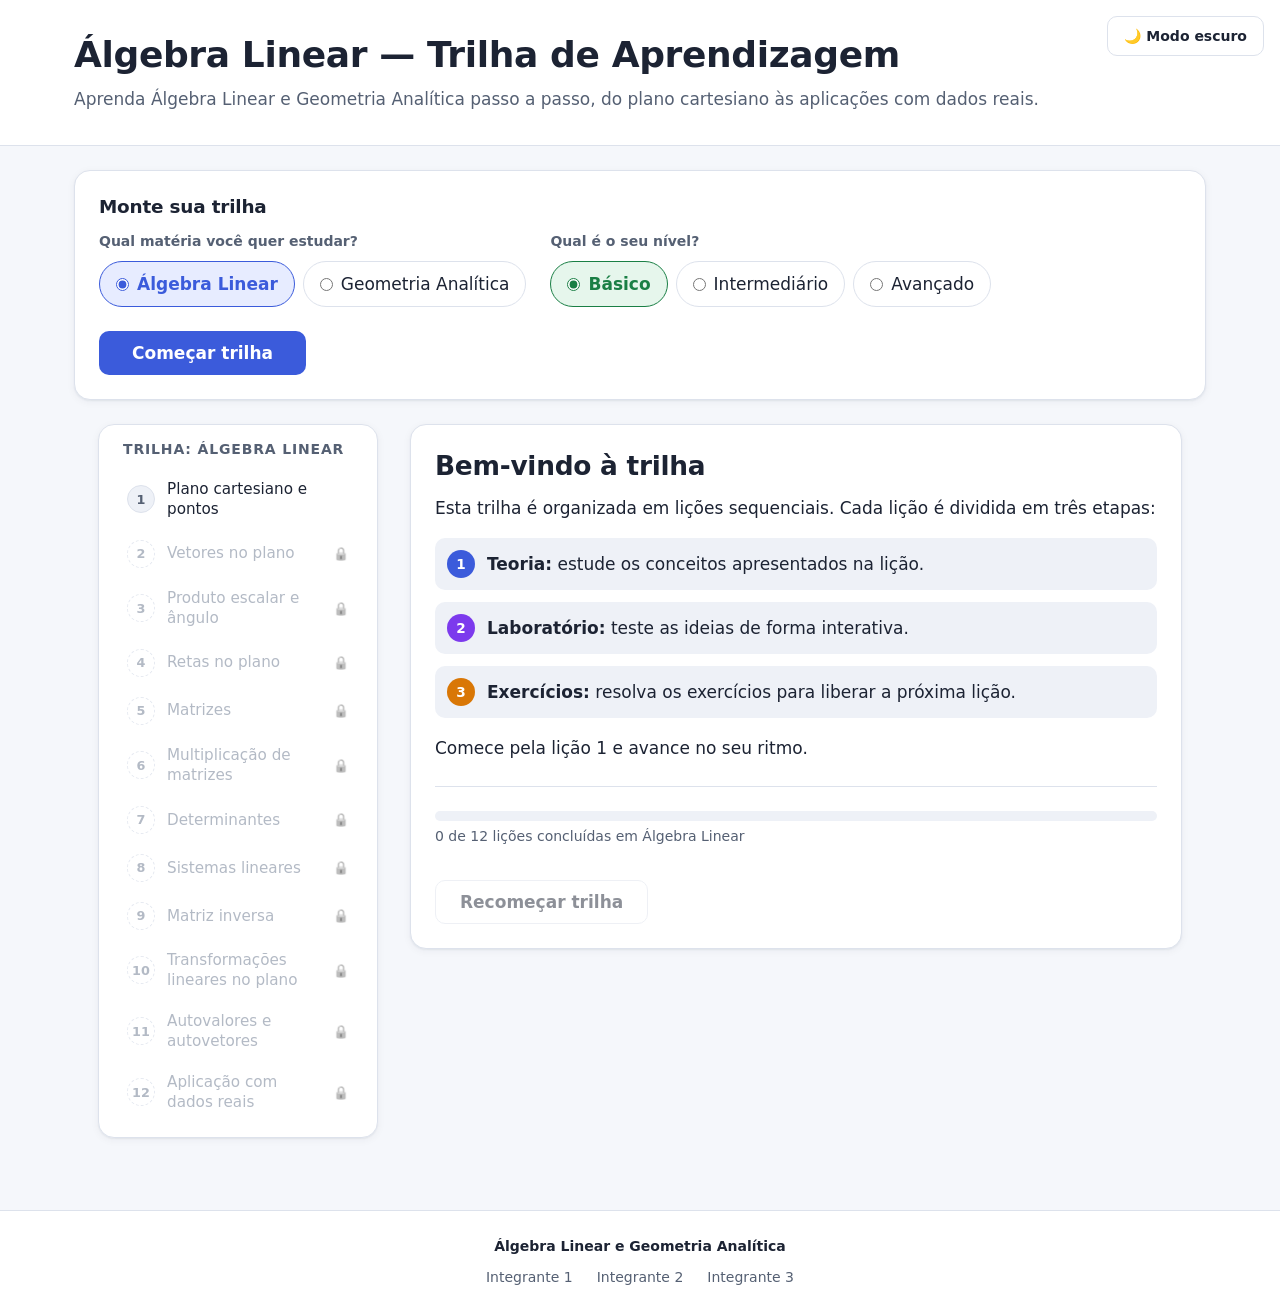
==== codigo/index.html @ 07e27df6 "criando hiperbole" ====
<!DOCTYPE html>
<html lang="pt-BR">
<head>
  <meta charset="UTF-8">
  <meta name="viewport" content="width=device-width, initial-scale=1.0">
  <title>Álgebra Linear — Trilha de Aprendizagem</title>
  <!-- Estilos: a ORDEM importa (do mais geral para o mais específico) -->
  <link rel="stylesheet" href="css/base.css">         <!-- variáveis, temas, reset, tipografia -->
  <link rel="stylesheet" href="css/layout.css">       <!-- cabeçalho, trilha, cartões, rodapé -->
  <link rel="stylesheet" href="css/componentes.css">  <!-- botões, campos, mensagens, fórmula -->
  <link rel="stylesheet" href="css/exercicios.css">   <!-- múltipla escolha e explicações -->
  <link rel="stylesheet" href="css/laboratorio.css">  <!-- plano cartesiano e vetores -->
</head>
<body>

  <!-- ===================== CABEÇALHO ===================== -->
  <header id="cabecalho" class="cabecalho">
    <h1 class="cabecalho-titulo"><span id="titulo-materia">Álgebra Linear</span> — Trilha de Aprendizagem</h1>
    <p class="cabecalho-descricao">
      Aprenda Álgebra Linear e Geometria Analítica passo a passo, do plano
      cartesiano às aplicações com dados reais.
    </p>
    <div class="cabecalho-acoes">
      <!-- Só aparece dentro das lições (o js/app.js controla) -->
      <button type="button" id="btn-escolher" class="btn-secundario btn-cabecalho" hidden>☰ Trocar matéria ou nível</button>
      <button type="button" id="btn-tema" class="btn-secundario btn-cabecalho btn-tema">🌙 Modo escuro</button>
    </div>
  </header>

  <!-- ===================== ESCOLHA DE MATÉRIA E NÍVEL ===================== -->
  <section id="configuracao" class="configuracao" aria-labelledby="configuracao-titulo">
    <h2 id="configuracao-titulo" class="configuracao-titulo">Monte sua trilha</h2>

    <form id="form-configuracao" class="form-configuracao">

      <fieldset id="escolha-materia" class="escolha escolha-materia">
        <legend>Qual matéria você quer estudar?</legend>
        <label class="opcao opcao-materia">
          <input type="radio" name="materia" value="algebra-linear" checked>
          Álgebra Linear
        </label>
        <label class="opcao opcao-materia">
          <input type="radio" name="materia" value="geometria-analitica">
          Geometria Analítica
        </label>
      </fieldset>

      <fieldset id="escolha-nivel" class="escolha escolha-nivel">
        <legend>Qual é o seu nível?</legend>
        <label class="opcao opcao-nivel">
          <input type="radio" name="nivel" value="basico" checked>
          Básico
        </label>
        <label class="opcao opcao-nivel">
          <input type="radio" name="nivel" value="intermediario">
          Intermediário
        </label>
        <label class="opcao opcao-nivel">
          <input type="radio" name="nivel" value="avancado">
          Avançado
        </label>
      </fieldset>

      <button type="submit" id="btn-comecar" class="btn btn-comecar">Começar trilha</button>
    </form>
  </section>

  <div class="layout">

    <!-- ===================== NAVEGAÇÃO (TRILHA) ===================== -->
    <nav id="trilha" class="trilha" aria-label="Trilha de lições">
      <h2 class="trilha-titulo">Trilha de lições</h2>
      <button type="button" id="btn-menu" class="trilha-toggle" aria-expanded="false" aria-controls="trilha-lista">
        <span class="trilha-toggle-texto">Trilha de lições</span>
      </button>
      <!-- Trilha de Álgebra Linear (sem data-trilha = Álgebra Linear) -->
      <ol id="trilha-lista" class="trilha-lista">
        <li class="trilha-item" data-licao="1"><a class="trilha-link" href="#licao-1">Plano cartesiano e pontos</a></li>
        <li class="trilha-item" data-licao="2"><a class="trilha-link" href="#licao-2">Vetores no plano</a></li>
        <li class="trilha-item" data-licao="3"><a class="trilha-link" href="#licao-3">Produto escalar e ângulo</a></li>
        <li class="trilha-item" data-licao="4"><a class="trilha-link" href="#licao-4">Retas no plano</a></li>
        <li class="trilha-item" data-licao="5"><a class="trilha-link" href="#licao-5">Matrizes</a></li>
        <li class="trilha-item" data-licao="6"><a class="trilha-link" href="#licao-6">Multiplicação de matrizes</a></li>
        <li class="trilha-item" data-licao="7"><a class="trilha-link" href="#licao-7">Determinantes</a></li>
        <li class="trilha-item" data-licao="8"><a class="trilha-link" href="#licao-8">Sistemas lineares</a></li>
        <li class="trilha-item" data-licao="9"><a class="trilha-link" href="#licao-9">Matriz inversa</a></li>
        <li class="trilha-item" data-licao="10"><a class="trilha-link" href="#licao-10">Transformações lineares no plano</a></li>
        <li class="trilha-item" data-licao="11"><a class="trilha-link" href="#licao-11">Autovalores e autovetores</a></li>
        <li class="trilha-item" data-licao="12"><a class="trilha-link" href="#licao-12">Aplicação com dados reais</a></li>
      </ol>
      <!-- Trilha de Geometria Analítica (o js/app.js mostra só a da matéria escolhida) -->
      <ol id="trilha-lista-ga" class="trilha-lista" data-trilha="ga" hidden>
        <li class="trilha-item" data-licao="1"><a class="trilha-link" href="#ga-1">Ângulo e distância entre retas</a></li>
        <li class="trilha-item" data-licao="2"><a class="trilha-link" href="#ga-2">Área de triângulo e alinhamento</a></li>
        <li class="trilha-item" data-licao="3"><a class="trilha-link" href="#ga-3">Circunferência</a></li>
        <li class="trilha-item" data-licao="4"><a class="trilha-link" href="#ga-4">Posições relativas com a circunferência</a></li>
        <li class="trilha-item" data-licao="5"><a class="trilha-link" href="#ga-5">Parábola</a></li>
        <li class="trilha-item" data-licao="6"><a class="trilha-link" href="#ga-6">Elipse</a></li>
        <li class="trilha-item" data-licao="7"><a class="trilha-link" href="#ga-7">Hipérbole</a></li>
        <li class="trilha-item" data-licao="8"><a class="trilha-link" href="#ga-8">Reconhecendo cônicas</a></li>
        <li class="trilha-item" data-licao="9"><a class="trilha-link" href="#ga-9">Vetores no espaço</a></li>
        <li class="trilha-item" data-licao="10"><a class="trilha-link" href="#ga-10">Produto vetorial e misto</a></li>
        <li class="trilha-item" data-licao="11"><a class="trilha-link" href="#ga-11">Retas e planos no espaço</a></li>
        <li class="trilha-item" data-licao="12"><a class="trilha-link" href="#ga-12">Aplicação com dados reais</a></li>
      </ol>
    </nav>

    <!-- ===================== CONTEÚDO PRINCIPAL ===================== -->
    <main id="conteudo" class="conteudo">

      <!-- Boas-vindas -->
      <section id="inicio" class="secao-inicio">
        <h2>Bem-vindo à trilha</h2>
        <p>
          Esta trilha é organizada em lições sequenciais. Cada lição é dividida
          em três etapas:
        </p>
        <ol class="passos">
          <li class="passo"><strong>Teoria:</strong> estude os conceitos apresentados na lição.</li>
          <li class="passo"><strong>Laboratório:</strong> teste as ideias de forma interativa.</li>
          <li class="passo"><strong>Exercícios:</strong> resolva os exercícios para liberar a próxima lição.</li>
        </ol>
        <p>Comece pela lição 1 e avance no seu ritmo.</p>

        <!-- Progresso (preenchido pelo js/app.js) -->
        <div class="painel-progresso">
          <div id="progresso" class="progresso" role="progressbar" aria-label="Progresso na trilha"
               aria-valuemin="0" aria-valuemax="12" aria-valuenow="0">
            <div id="progresso-barra" class="progresso-barra"></div>
          </div>
          <p id="progresso-texto" class="progresso-texto">0 de 12 lições concluídas</p>
          <button type="button" id="btn-recomecar" class="btn-secundario btn-recomecar">Recomeçar trilha</button>
        </div>
      </section>

      <!-- Lição 1 -->
      <section id="licao-1" class="licao" data-licao="1">
        <h2 class="licao-titulo">1. Plano cartesiano e pontos</h2>

        <!-- ---------- TEORIA ---------- -->
        <div class="teoria">
          <h3>O plano cartesiano</h3>
          <p>
            O plano cartesiano é formado por duas retas numéricas perpendiculares:
            o <strong>eixo x</strong> (horizontal, das <em>abscissas</em>) e o
            <strong>eixo y</strong> (vertical, das <em>ordenadas</em>). Elas se cruzam
            no ponto <strong>O(0, 0)</strong>, chamado de <strong>origem</strong>.
          </p>

          <h3>Coordenadas de um ponto</h3>
          <p>
            Todo ponto do plano é identificado por um <strong>par ordenado</strong>
            <strong>P(x, y)</strong>: primeiro andamos <em>x</em> unidades na horizontal
            (direita se positivo, esquerda se negativo) e depois <em>y</em> unidades na
            vertical (para cima se positivo, para baixo se negativo).
          </p>
          <p>
            A ordem importa: <strong>(2, 3)</strong> e <strong>(3, 2)</strong> são pontos diferentes.
          </p>

          <h3>Quadrantes</h3>
          <p>
            Os eixos dividem o plano em quatro regiões, os <strong>quadrantes</strong>,
            numerados no sentido anti-horário a partir do canto superior direito.
          </p>
          <div class="tabela-rolagem">
            <table class="tabela">
              <thead>
                <tr><th>Quadrante</th><th>Sinal de x</th><th>Sinal de y</th><th>Exemplo</th></tr>
              </thead>
              <tbody>
                <tr><td>1º</td><td>+</td><td>+</td><td>(3, 2)</td></tr>
                <tr><td>2º</td><td>−</td><td>+</td><td>(−3, 2)</td></tr>
                <tr><td>3º</td><td>−</td><td>−</td><td>(−3, −2)</td></tr>
                <tr><td>4º</td><td>+</td><td>−</td><td>(3, −2)</td></tr>
              </tbody>
            </table>
          </div>
          <p>
            Pontos com <strong>x = 0</strong> estão sobre o eixo y, e pontos com
            <strong>y = 0</strong> estão sobre o eixo x. Esses pontos
            <strong>não pertencem a nenhum quadrante</strong>.
          </p>

          <h3>Distância entre dois pontos</h3>
          <p>
            Dados A(x₁, y₁) e B(x₂, y₂), as diferenças <strong>Δx = x₂ − x₁</strong> e
            <strong>Δy = y₂ − y₁</strong> formam os catetos de um triângulo retângulo cuja
            hipotenusa é o segmento AB. Pelo Teorema de Pitágoras:
          </p>
          <div class="formula">d(A, B) = √[(x₂ − x₁)² + (y₂ − y₁)²]</div>
          <div class="exemplo">
            <p class="exemplo-titulo">Exemplo</p>
            <p>
              A(1, 1) e B(7, 9): Δx = 7 − 1 = 6 e Δy = 9 − 1 = 8.<br>
              d = √(6² + 8²) = √(36 + 64) = √100 = <strong>10</strong>.
            </p>
          </div>

          <h3>Ponto médio</h3>
          <p>
            O ponto médio M do segmento AB fica exatamente no meio do caminho:
            cada coordenada é a média das coordenadas de A e B.
          </p>
          <div class="formula">M = ( (x₁ + x₂) / 2 , (y₁ + y₂) / 2 )</div>
          <div class="exemplo">
            <p class="exemplo-titulo">Exemplo</p>
            <p>
              A(2, 4) e B(8, 10): M = ( (2 + 8)/2 , (4 + 10)/2 ) = <strong>(5, 7)</strong>.
            </p>
          </div>
        </div>

        <!-- ---------- LABORATÓRIO ---------- -->
        <div class="laboratorio">
          <h3>Explore o plano</h3>
          <p>
            Digite as coordenadas de A e B ou <strong>clique no plano</strong> para
            posicionar os pontos. Veja os quadrantes, a distância e o ponto médio
            sendo calculados na hora.
          </p>

          <div class="lab-area">
            <svg id="l1-plano" class="plano-cartesiano" viewBox="-11 -11 22 22"
                 role="img" aria-label="Plano cartesiano com os pontos A e B"></svg>

            <div class="lab-controles">
              <fieldset class="lab-ponto lab-ponto-a">
                <legend>Ponto A</legend>
                <label>x <input type="number" id="l1-ax" value="-3" min="-10" max="10" step="1"></label>
                <label>y <input type="number" id="l1-ay" value="-1" min="-10" max="10" step="1"></label>
              </fieldset>
              <fieldset class="lab-ponto lab-ponto-b">
                <legend>Ponto B</legend>
                <label>x <input type="number" id="l1-bx" value="4" min="-10" max="10" step="1"></label>
                <label>y <input type="number" id="l1-by" value="3" min="-10" max="10" step="1"></label>
              </fieldset>
              <p id="l1-dica-clique" class="lab-dica">Próximo clique no plano move o ponto <strong>A</strong>.</p>
              <button type="button" id="l1-sortear" class="btn-secundario">🎲 Pontos aleatórios</button>
            </div>
          </div>

          <div id="l1-resultados" class="lab-resultados" aria-live="polite"></div>
        </div>

        <!-- ---------- EXERCÍCIOS ---------- -->
        <!-- Múltipla escolha: o grupo .alternativas tem data-resposta com o
             valor da alternativa certa. TODA alternativa tem data-explicacao:
             - se o aluno erra, aparece a explicação da alternativa escolhida;
             - se acerta, aparece a explicação de todas as alternativas.
             js/componentes/exercicios.js corrige tudo; acertando todos, a lição é
             concluída e a próxima é liberada. -->
        <div class="exercicios" data-licao="1">
          <h3>Pratique</h3>
          <p>Escolha uma alternativa em cada exercício. Acerte todos para liberar a lição 2.</p>

          <ol class="lista-exercicios">
            <li class="exercicio">
              <p>Em qual quadrante está o ponto <strong>P(−3, 5)</strong>?</p>
              <div class="alternativas" role="radiogroup" aria-label="Exercício 1" data-resposta="b">
                <label class="alternativa"><input type="radio" name="l1-ex1" value="a"
                  data-explicacao="No 1º quadrante as duas coordenadas são positivas (+, +). Aqui x = −3 é negativo."> 1º quadrante</label>
                <label class="alternativa"><input type="radio" name="l1-ex1" value="b"
                  data-explicacao="x = −3 é negativo (o ponto fica à esquerda da origem) e y = 5 é positivo (fica acima). Os sinais (−, +) correspondem ao 2º quadrante."> 2º quadrante</label>
                <label class="alternativa"><input type="radio" name="l1-ex1" value="c"
                  data-explicacao="No 3º quadrante as duas coordenadas são negativas (−, −). Aqui y = 5 é positivo."> 3º quadrante</label>
                <label class="alternativa"><input type="radio" name="l1-ex1" value="d"
                  data-explicacao="No 4º quadrante os sinais são (+, −): x positivo e y negativo. Este ponto tem exatamente o contrário."> 4º quadrante</label>
              </div>
            </li>

            <li class="exercicio">
              <p>Onde está o ponto <strong>R(0, −7)</strong>?</p>
              <div class="alternativas" role="radiogroup" aria-label="Exercício 2" data-resposta="d">
                <label class="alternativa"><input type="radio" name="l1-ex2" value="a"
                  data-explicacao="O 3º quadrante exige x e y negativos. Aqui x = 0, que não é positivo nem negativo, então R não está em quadrante nenhum."> 3º quadrante</label>
                <label class="alternativa"><input type="radio" name="l1-ex2" value="b"
                  data-explicacao="O y negativo lembra o 4º quadrante, mas ele exige x positivo. Como x = 0, R não pertence a quadrante nenhum."> 4º quadrante</label>
                <label class="alternativa"><input type="radio" name="l1-ex2" value="c"
                  data-explicacao="Pontos sobre o eixo x têm y = 0. Aqui é o x que vale 0 (e y = −7)."> Sobre o eixo x</label>
                <label class="alternativa"><input type="radio" name="l1-ex2" value="d"
                  data-explicacao="Como x = 0, o ponto não se desloca para os lados: fica sobre o eixo y, 7 unidades abaixo da origem."> Sobre o eixo y</label>
              </div>
            </li>

            <li class="exercicio">
              <p>Qual é a distância entre <strong>A(1, 2)</strong> e <strong>B(4, 6)</strong>?</p>
              <div class="alternativas" role="radiogroup" aria-label="Exercício 3" data-resposta="c">
                <label class="alternativa"><input type="radio" name="l1-ex3" value="a"
                  data-explicacao="25 é Δx² + Δy². Faltou o último passo: tirar a raiz quadrada."> 25</label>
                <label class="alternativa"><input type="radio" name="l1-ex3" value="b"
                  data-explicacao="7 é Δx + Δy. A distância é a hipotenusa do triângulo retângulo, e não a soma dos catetos."> 7</label>
                <label class="alternativa"><input type="radio" name="l1-ex3" value="c"
                  data-explicacao="Δx = 4 − 1 = 3 e Δy = 6 − 2 = 4. Logo d = √(3² + 4²) = √(9 + 16) = √25 = 5."> 5</label>
                <label class="alternativa"><input type="radio" name="l1-ex3" value="d"
                  data-explicacao="1 é Δy − Δx. As diferenças devem ser elevadas ao quadrado e somadas, e depois tira-se a raiz."> 1</label>
              </div>
            </li>

            <li class="exercicio">
              <p>Qual é o ponto médio do segmento de <strong>C(−2, 3)</strong> a <strong>D(6, −5)</strong>?</p>
              <div class="alternativas" role="radiogroup" aria-label="Exercício 4" data-resposta="a">
                <label class="alternativa"><input type="radio" name="l1-ex4" value="a"
                  data-explicacao="x = (−2 + 6) / 2 = 4 / 2 = 2 e y = (3 + (−5)) / 2 = −2 / 2 = −1. Logo M(2, −1)."> M(2, −1)</label>
                <label class="alternativa"><input type="radio" name="l1-ex4" value="b"
                  data-explicacao="Esse resultado vem de subtrair as coordenadas: (6 − (−2)) / 2 = 4 e (−5 − 3) / 2 = −4. No ponto médio as coordenadas são somadas."> M(4, −4)</label>
                <label class="alternativa"><input type="radio" name="l1-ex4" value="c"
                  data-explicacao="4 e −2 são só as somas das coordenadas (−2 + 6 e 3 + (−5)). Faltou dividir cada uma por 2."> M(4, −2)</label>
                <label class="alternativa"><input type="radio" name="l1-ex4" value="d"
                  data-explicacao="Os sinais ficaram invertidos: −2 + 6 dá um número positivo e 3 + (−5) dá um negativo, então x deve ser positivo e y negativo."> M(−2, 1)</label>
              </div>
            </li>

            <li class="exercicio">
              <p>Qual é a distância entre <strong>E(−2, −3)</strong> e <strong>F(3, 9)</strong>?</p>
              <div class="alternativas" role="radiogroup" aria-label="Exercício 5" data-resposta="b">
                <label class="alternativa"><input type="radio" name="l1-ex5" value="a"
                  data-explicacao="17 é Δx + Δy. A distância usa Pitágoras, √(Δx² + Δy²), e não a soma dos catetos."> 17</label>
                <label class="alternativa"><input type="radio" name="l1-ex5" value="b"
                  data-explicacao="Δx = 3 − (−2) = 5 e Δy = 9 − (−3) = 12. Logo d = √(5² + 12²) = √(25 + 144) = √169 = 13."> 13</label>
                <label class="alternativa"><input type="radio" name="l1-ex5" value="c"
                  data-explicacao="√37 = √(1² + 6²) aparece quando se faz 3 + (−2) = 1 e 9 + (−3) = 6. Lembre: subtrair um número negativo é somar, então 3 − (−2) = 5."> √37</label>
                <label class="alternativa"><input type="radio" name="l1-ex5" value="d"
                  data-explicacao="169 é Δx² + Δy². Faltou o último passo: tirar a raiz quadrada."> 169</label>
              </div>
            </li>
            <!-- ===== INTERMEDIÁRIO ===== -->
            <li class="exercicio" data-nivel="intermediario">
              <p>O ponto médio do segmento AB é <strong>M(2, 3)</strong> e <strong>A(−1, 1)</strong>. Quais são as coordenadas de B?</p>
              <div class="alternativas" role="radiogroup" aria-label="Exercício 1" data-resposta="c">
                <label class="alternativa"><input type="radio" name="l1-i1" value="a"
                  data-explicacao="Esse é o ponto médio entre A e M, não o ponto B. M é o meio de AB, então B fica do outro lado de M, à mesma distância que A."> (0,5; 2)</label>
                <label class="alternativa"><input type="radio" name="l1-i1" value="b"
                  data-explicacao="(3, 2) é M − A, o deslocamento de A até M. Falta somar esse deslocamento a M: B = M + (M − A)."> (3, 2)</label>
                <label class="alternativa"><input type="radio" name="l1-i1" value="c"
                  data-explicacao="Do ponto médio: (−1 + x)/2 = 2 ⇒ x = 5 e (1 + y)/2 = 3 ⇒ y = 5. Ou seja, B = 2·M − A = (4 + 1, 6 − 1) = (5, 5)."> (5, 5)</label>
                <label class="alternativa"><input type="radio" name="l1-i1" value="d"
                  data-explicacao="(1, 4) é A + M, a soma sem dobrar M. Como M = (A + B)/2, temos B = 2M − A."> (1, 4)</label>
              </div>
            </li>

            <li class="exercicio" data-nivel="intermediario">
              <p>A distância entre <strong>A(1, k)</strong> e <strong>B(4, 6)</strong> é 5. Quais são os valores possíveis de k?</p>
              <div class="alternativas" role="radiogroup" aria-label="Exercício 2" data-resposta="b">
                <label class="alternativa"><input type="radio" name="l1-i2" value="a"
                  data-explicacao="k = 2 funciona, mas falta o outro caso: (6 − k)² = 16 dá 6 − k = 4 ou 6 − k = −4."> Apenas k = 2</label>
                <label class="alternativa"><input type="radio" name="l1-i2" value="b"
                  data-explicacao="(4 − 1)² + (6 − k)² = 25 ⇒ 9 + (6 − k)² = 25 ⇒ (6 − k)² = 16 ⇒ 6 − k = ±4 ⇒ k = 2 ou k = 10. São dois pontos, um abaixo e outro acima de B."> k = 2 ou k = 10</label>
                <label class="alternativa"><input type="radio" name="l1-i2" value="c"
                  data-explicacao="Resolveu (6 − k)² = 25, esquecendo de tirar o (4 − 1)² = 9 que vem da diferença dos x."> k = 1 ou k = 11</label>
                <label class="alternativa"><input type="radio" name="l1-i2" value="d"
                  data-explicacao="Sinal trocado ao isolar k: de 6 − k = 4 tiramos k = 6 − 4, que é positivo. Refaça os dois casos com cuidado."> k = −2 ou k = −10</label>
              </div>
            </li>

            <li class="exercicio" data-nivel="intermediario">
              <p>O ponto <strong>P(a, b)</strong> está no 3º quadrante. Em que quadrante está <strong>Q(−a, b)</strong>?</p>
              <div class="alternativas" role="radiogroup" aria-label="Exercício 3" data-resposta="d">
                <label class="alternativa"><input type="radio" name="l1-i3" value="a"
                  data-explicacao="No 3º quadrante a e b são negativos. Então −a é positivo, mas b continua negativo: o 1º quadrante exigiria b positivo."> 1º quadrante</label>
                <label class="alternativa"><input type="radio" name="l1-i3" value="b"
                  data-explicacao="O 2º quadrante tem sinais (−, +). Q tem −a positivo e b negativo, ou seja, (+, −)."> 2º quadrante</label>
                <label class="alternativa"><input type="radio" name="l1-i3" value="c"
                  data-explicacao="Trocar o sinal de a muda o lado do eixo y: Q não fica no mesmo quadrante de P."> 3º quadrante</label>
                <label class="alternativa"><input type="radio" name="l1-i3" value="d"
                  data-explicacao="a &lt; 0 e b &lt; 0 ⇒ −a &gt; 0 e b &lt; 0. Os sinais (+, −) são do 4º quadrante: Q é o reflexo de P em relação ao eixo y."> 4º quadrante</label>
              </div>
            </li>

            <li class="exercicio" data-nivel="intermediario">
              <p>Qual é o perímetro do triângulo de vértices <strong>A(0, 0)</strong>, <strong>B(3, 0)</strong> e <strong>C(0, 4)</strong>?</p>
              <div class="alternativas" role="radiogroup" aria-label="Exercício 4" data-resposta="a">
                <label class="alternativa"><input type="radio" name="l1-i4" value="a"
                  data-explicacao="AB = 3, AC = 4 e BC = √(3² + 4²) = 5. Perímetro = 3 + 4 + 5 = 12."> 12</label>
                <label class="alternativa"><input type="radio" name="l1-i4" value="b"
                  data-explicacao="7 = 3 + 4 soma só os dois lados sobre os eixos. Falta o lado BC = 5."> 7</label>
                <label class="alternativa"><input type="radio" name="l1-i4" value="c"
                  data-explicacao="6 é a área (3·4/2), não o perímetro. Perímetro é a soma dos lados."> 6</label>
                <label class="alternativa"><input type="radio" name="l1-i4" value="d"
                  data-explicacao="Errou o lado BC. Calcule-o pela distância entre B(3, 0) e C(0, 4) e some com os outros dois lados."> 10</label>
              </div>
            </li>

            <li class="exercicio" data-nivel="intermediario">
              <p>Qual ponto do <strong>eixo x</strong> está à mesma distância de <strong>A(1, 3)</strong> e de <strong>B(5, 1)</strong>?</p>
              <div class="alternativas" role="radiogroup" aria-label="Exercício 5" data-resposta="c">
                <label class="alternativa"><input type="radio" name="l1-i5" value="a"
                  data-explicacao="3 é a média dos x de A e B, mas os y também contam: de (3, 0) até A é √13 e até B é √5."> (3, 0)</label>
                <label class="alternativa"><input type="radio" name="l1-i5" value="b"
                  data-explicacao="(3, 2) é o ponto médio de AB, que é equidistante, mas não está no eixo x (y = 2)."> (3, 2)</label>
                <label class="alternativa"><input type="radio" name="l1-i5" value="c"
                  data-explicacao="P(x, 0): (x − 1)² + 9 = (x − 5)² + 1 ⇒ −2x + 10 = −10x + 26 ⇒ 8x = 16 ⇒ x = 2. Confira: até A dá √10 e até B também √10."> (2, 0)</label>
                <label class="alternativa"><input type="radio" name="l1-i5" value="d"
                  data-explicacao="Este ponto também é equidistante de A e B (√50 para os dois), mas está no eixo y, não no eixo x."> (0, −4)</label>
              </div>
            </li>

            <li class="exercicio" data-nivel="intermediario">
              <p>O triângulo de vértices <strong>A(1, 1)</strong>, <strong>B(4, 5)</strong> e <strong>C(7, 1)</strong> é:</p>
              <div class="alternativas" role="radiogroup" aria-label="Exercício 6" data-resposta="b">
                <label class="alternativa"><input type="radio" name="l1-i6" value="a"
                  data-explicacao="Para ser equilátero os três lados seriam iguais. AB = BC = 5, mas AC = 6."> Equilátero</label>
                <label class="alternativa"><input type="radio" name="l1-i6" value="b"
                  data-explicacao="AB = √(9 + 16) = 5, BC = √(9 + 16) = 5 e AC = √36 = 6. Dois lados iguais: isósceles."> Isósceles</label>
                <label class="alternativa"><input type="radio" name="l1-i6" value="c"
                  data-explicacao="Escaleno tem os três lados diferentes. Aqui AB = BC = 5."> Escaleno</label>
                <label class="alternativa"><input type="radio" name="l1-i6" value="d"
                  data-explicacao="Pelo teorema de Pitágoras, seria preciso 5² + 5² = 6², mas 50 ≠ 36."> Retângulo</label>
              </div>
            </li>

            <!-- ===== AVANÇADO ===== -->
            <li class="exercicio" data-nivel="avancado">
              <p>Quais pontos dividem o segmento de <strong>A(−1, 2)</strong> a <strong>B(5, 8)</strong> em três partes iguais?</p>
              <div class="alternativas" role="radiogroup" aria-label="Exercício 1" data-resposta="a">
                <label class="alternativa"><input type="radio" name="l1-a1" value="a"
                  data-explicacao="AB = (6, 6), e um terço disso é (2, 2). Partindo de A: A + (2, 2) = (1, 4) e A + 2·(2, 2) = (3, 6)."> (1, 4) e (3, 6)</label>
                <label class="alternativa"><input type="radio" name="l1-a1" value="b"
                  data-explicacao="(2, 5) é o ponto médio, que divide em duas partes, não em três."> Apenas (2, 5)</label>
                <label class="alternativa"><input type="radio" name="l1-a1" value="c"
                  data-explicacao="Misturou um terço com metade: (2, 5) é o ponto médio. O segundo ponto fica a dois terços: (3, 6)."> (1, 4) e (2, 5)</label>
                <label class="alternativa"><input type="radio" name="l1-a1" value="d"
                  data-explicacao="(2, 2) e (4, 4) são os deslocamentos (1/3 e 2/3 de AB), mas faltou somá-los a A."> (2, 2) e (4, 4)</label>
              </div>
            </li>

            <li class="exercicio" data-nivel="avancado">
              <p>ABCD é um paralelogramo com <strong>A(1, 1)</strong>, <strong>B(5, 2)</strong> e <strong>C(6, 5)</strong>. Qual é o vértice D?</p>
              <div class="alternativas" role="radiogroup" aria-label="Exercício 2" data-resposta="b">
                <label class="alternativa"><input type="radio" name="l1-a2" value="a"
                  data-explicacao="Esse é B + C − A, o quarto vértice de outro paralelogramo (com A oposto a D). Em ABCD, os opostos são A–C e B–D."> (10, 6)</label>
                <label class="alternativa"><input type="radio" name="l1-a2" value="b"
                  data-explicacao="As diagonais AC e BD se cortam no meio: (A + C)/2 = (B + D)/2 ⇒ D = A + C − B = (1 + 6 − 5, 1 + 5 − 2) = (2, 4)."> (2, 4)</label>
                <label class="alternativa"><input type="radio" name="l1-a2" value="c"
                  data-explicacao="Esse é A + B − C, que deixa C oposto a D. Em ABCD, D é oposto a B."> (0, −2)</label>
                <label class="alternativa"><input type="radio" name="l1-a2" value="d"
                  data-explicacao="(3,5; 3) é o ponto médio de AC, o centro do paralelogramo, não um vértice."> (3,5; 3)</label>
              </div>
            </li>

            <li class="exercicio" data-nivel="avancado">
              <p>Para qual valor de <strong>k &gt; 0</strong> o triângulo <strong>A(0, 0)</strong>, <strong>B(6, 0)</strong>, <strong>C(3, k)</strong> é equilátero?</p>
              <div class="alternativas" role="radiogroup" aria-label="Exercício 3" data-resposta="c">
                <label class="alternativa"><input type="radio" name="l1-a3" value="a"
                  data-explicacao="Com k = 3, AC = √(9 + 9) ≈ 4,24, menor que AB = 6."> 3</label>
                <label class="alternativa"><input type="radio" name="l1-a3" value="b"
                  data-explicacao="k = 6 deixa a altura igual ao lado, mas AC = √(9 + 36) ≈ 6,71 ≠ 6."> 6</label>
                <label class="alternativa"><input type="radio" name="l1-a3" value="c"
                  data-explicacao="AB = 6. Precisamos de AC = 6: √(3² + k²) = 6 ⇒ 9 + k² = 36 ⇒ k² = 27 ⇒ k = 3√3. (BC dá o mesmo pela simetria.)"> 3√3 ≈ 5,2</label>
                <label class="alternativa"><input type="radio" name="l1-a3" value="d"
                  data-explicacao="27 é k², faltou tirar a raiz: k = √27 = 3√3."> 27</label>
              </div>
            </li>

            <li class="exercicio" data-nivel="avancado">
              <p>Qual ponto fica à mesma distância de <strong>A(0, 0)</strong>, <strong>B(8, 0)</strong> e <strong>C(0, 6)</strong>?</p>
              <div class="alternativas" role="radiogroup" aria-label="Exercício 4" data-resposta="a">
                <label class="alternativa"><input type="radio" name="l1-a4" value="a"
                  data-explicacao="Equidistante de A e B ⇒ x = 4; de A e C ⇒ y = 3. P(4, 3) está a 5 dos três: é o centro da circunferência que passa por eles (o ponto médio da hipotenusa BC)."> (4, 3)</label>
                <label class="alternativa"><input type="radio" name="l1-a4" value="b"
                  data-explicacao="(8/3, 2) é o baricentro (média dos vértices), que não é equidistante: até A dá ≈ 3,33 e até B ≈ 5,73."> (8/3, 2)</label>
                <label class="alternativa"><input type="radio" name="l1-a4" value="c"
                  data-explicacao="(4, 0) está a 4 de A e de B, mas a √(16 + 36) ≈ 7,2 de C."> (4, 0)</label>
                <label class="alternativa"><input type="radio" name="l1-a4" value="d"
                  data-explicacao="Trocou as coordenadas: (3, 4) está a 5 de A, mas a √(25 + 16) ≈ 6,4 de B."> (3, 4)</label>
              </div>
            </li>

            <li class="exercicio" data-nivel="avancado">
              <p>Quais pontos estão a distância 5 da origem e têm <strong>x = y − 1</strong>?</p>
              <div class="alternativas" role="radiogroup" aria-label="Exercício 5" data-resposta="b">
                <label class="alternativa"><input type="radio" name="l1-a5" value="a"
                  data-explicacao="(3, 4) serve, mas a equação do 2º grau em y tem duas raízes. Falta o ponto que vem da outra raiz."> Apenas (3, 4)</label>
                <label class="alternativa"><input type="radio" name="l1-a5" value="b"
                  data-explicacao="x² + y² = 25 com x = y − 1: (y − 1)² + y² = 25 ⇒ 2y² − 2y − 24 = 0 ⇒ y² − y − 12 = 0 ⇒ y = 4 ou y = −3. Os pontos são (3, 4) e (−4, −3)."> (3, 4) e (−4, −3)</label>
                <label class="alternativa"><input type="radio" name="l1-a5" value="c"
                  data-explicacao="Estes satisfazem x = y + 1, a condição trocada. Em (4, 3), x − y = 1, mas era para ser y − x = 1."> (4, 3) e (−3, −4)</label>
                <label class="alternativa"><input type="radio" name="l1-a5" value="d"
                  data-explicacao="(4, 3) está a distância 5, mas tem x = y + 1, não x = y − 1."> (3, 4) e (4, 3)</label>
              </div>
            </li>

            <li class="exercicio" data-nivel="avancado">
              <p>O ponto médio de <strong>A(2a, 4)</strong> e <strong>B(6, 2b)</strong> é <strong>M(5, 1)</strong>. Quanto valem a e b?</p>
              <div class="alternativas" role="radiogroup" aria-label="Exercício 6" data-resposta="d">
                <label class="alternativa"><input type="radio" name="l1-a6" value="a"
                  data-explicacao="Esses são os valores de 2a e 2b. Ainda falta dividir cada um por 2."> a = 4 e b = −2</label>
                <label class="alternativa"><input type="radio" name="l1-a6" value="b"
                  data-explicacao="Esqueceu de dividir a soma por 2 no ponto médio (fez 2a + 6 = 5). O certo é (2a + 6)/2 = 5."> a = −1/2 e b = −3/2</label>
                <label class="alternativa"><input type="radio" name="l1-a6" value="c"
                  data-explicacao="Errou o sinal de b. Refaça (4 + 2b)/2 = 1 passando o 4 para o outro lado com o sinal trocado."> a = 2 e b = 1</label>
                <label class="alternativa"><input type="radio" name="l1-a6" value="d"
                  data-explicacao="(2a + 6)/2 = 5 ⇒ 2a = 4 ⇒ a = 2. (4 + 2b)/2 = 1 ⇒ 2b = −2 ⇒ b = −1."> a = 2 e b = −1</label>
              </div>
            </li>

          </ol>
        </div>
      </section>

      <!-- Lição 2 -->
      <section id="licao-2" class="licao" data-licao="2">
        <h2 class="licao-titulo">2. Vetores no plano</h2>

        <!-- ---------- TEORIA ---------- -->
        <div class="teoria">
          <h3>O que é um vetor</h3>
          <p>
            Algumas grandezas ficam bem descritas só por um número, como a temperatura
            (25 °C) ou a massa (3 kg): são as grandezas <strong>escalares</strong>.
            Outras precisam de mais informação. Dizer que alguém andou 5 metros não basta:
            andou para onde? Essas são as grandezas <strong>vetoriais</strong>, como
            deslocamento, velocidade e força.
          </p>
          <p>Um <strong>vetor</strong> é representado por uma seta e tem três características:</p>
          <ul>
            <li><strong>Módulo:</strong> o tamanho da seta.</li>
            <li><strong>Direção:</strong> a reta em que a seta está (horizontal, vertical, inclinada…).</li>
            <li><strong>Sentido:</strong> para qual lado da reta a seta aponta.</li>
          </ul>

          <h3>Componentes de um vetor</h3>
          <p>
            No plano, um vetor é descrito por suas <strong>componentes</strong>: quanto ele
            anda na horizontal e quanto anda na vertical. Escrevemos
            <span class="vet">v</span> = (x, y). Por exemplo, <span class="vet">v</span> = (4, 3)
            anda 4 unidades para a direita e 3 para cima.
          </p>
          <p>
            Se o vetor começa no ponto A e termina no ponto B, suas componentes são
            "ponto final menos ponto inicial":
          </p>
          <div class="formula"><span class="vet">AB</span> = B − A = (x<sub>B</sub> − x<sub>A</sub> , y<sub>B</sub> − y<sub>A</sub>)</div>
          <div class="exemplo">
            <p class="exemplo-titulo">Exemplo</p>
            <p>A(1, 2) e B(5, 5): <span class="vet">AB</span> = (5 − 1, 5 − 2) = <strong>(4, 3)</strong>.</p>
          </div>
          <p>
            O que importa num vetor são as componentes, e não o lugar onde a seta está
            desenhada. Setas com o mesmo módulo, direção e sentido representam
            <strong>o mesmo vetor</strong>, mesmo em posições diferentes. Por isso costumamos
            desenhá-lo saindo da origem.
          </p>

          <h3>Módulo</h3>
          <p>
            As componentes formam os catetos de um triângulo retângulo, e a seta é a
            hipotenusa. Pelo Teorema de Pitágoras (o mesmo da distância entre pontos):
          </p>
          <div class="formula">|<span class="vet">v</span>| = √(x² + y²)</div>
          <div class="exemplo">
            <p class="exemplo-titulo">Exemplo</p>
            <p>|(4, 3)| = √(4² + 3²) = √(16 + 9) = √25 = <strong>5</strong>.</p>
          </div>

          <h3>Soma e subtração</h3>
          <p>Para somar ou subtrair vetores, operamos <strong>componente a componente</strong>:</p>
          <div class="formula">(x₁, y₁) + (x₂, y₂) = (x₁ + x₂ , y₁ + y₂)</div>
          <p>
            Geometricamente, para fazer <span class="vet">u</span> + <span class="vet">v</span>,
            colocamos o início de <span class="vet">v</span> na ponta de <span class="vet">u</span>
            (regra "ponta com cauda"). O resultado vai do início de <span class="vet">u</span>
            até a ponta de <span class="vet">v</span>, e é a diagonal do paralelogramo formado
            pelos dois vetores.
          </p>
          <p>
            Subtrair é somar o oposto: <span class="vet">u</span> − <span class="vet">v</span> =
            <span class="vet">u</span> + (−<span class="vet">v</span>), em que −<span class="vet">v</span>
            tem o mesmo módulo e a mesma direção de <span class="vet">v</span>, mas sentido contrário.
          </p>
          <div class="exemplo">
            <p class="exemplo-titulo">Exemplo</p>
            <p>
              <span class="vet">u</span> = (1, 3) e <span class="vet">v</span> = (4, −1):<br>
              <span class="vet">u</span> + <span class="vet">v</span> = (1 + 4, 3 + (−1)) = <strong>(5, 2)</strong><br>
              <span class="vet">u</span> − <span class="vet">v</span> = (1 − 4, 3 − (−1)) = <strong>(−3, 4)</strong>
            </p>
          </div>

          <h3>Multiplicação por um número (escalar)</h3>
          <p>Multiplicar um vetor por um número real k multiplica cada componente por k:</p>
          <div class="formula">k · (x, y) = (k·x , k·y)</div>
          <p>
            O resultado tem sempre a <strong>mesma direção</strong> do vetor original
            (os dois são paralelos), e o módulo fica multiplicado por |k|:
            |k · <span class="vet">v</span>| = |k| · |<span class="vet">v</span>|.
          </p>
          <div class="tabela-rolagem">
            <table class="tabela">
              <thead>
                <tr><th>Valor de k</th><th>O que acontece com o vetor</th></tr>
              </thead>
              <tbody>
                <tr><td>k &gt; 1</td><td>Aumenta, mantendo o sentido</td></tr>
                <tr><td>0 &lt; k &lt; 1</td><td>Diminui, mantendo o sentido</td></tr>
                <tr><td>k = 0</td><td>Vira o vetor nulo (0, 0)</td></tr>
                <tr><td>k &lt; 0</td><td>Inverte o sentido (e muda de tamanho se k ≠ −1)</td></tr>
              </tbody>
            </table>
          </div>
          <div class="exemplo">
            <p class="exemplo-titulo">Exemplo</p>
            <p>
              <span class="vet">v</span> = (2, −1):
              3<span class="vet">v</span> = <strong>(6, −3)</strong>,
              −2<span class="vet">v</span> = <strong>(−4, 2)</strong> e
              ½<span class="vet">v</span> = <strong>(1; −0,5)</strong>.
            </p>
          </div>

          <h3>Vetor unitário (versor)</h3>
          <p>
            Um vetor de módulo 1 é chamado de <strong>unitário</strong>. Para obter o vetor
            unitário com a mesma direção e sentido de <span class="vet">v</span>, basta dividir
            <span class="vet">v</span> pelo seu módulo:
          </p>
          <div class="formula">versor de <span class="vet">v</span> = <span class="vet">v</span> / |<span class="vet">v</span>|</div>
          <div class="exemplo">
            <p class="exemplo-titulo">Exemplo</p>
            <p>
              <span class="vet">v</span> = (3, 4) tem módulo 5, então seu versor é
              (3/5, 4/5) = <strong>(0,6; 0,8)</strong>, e √(0,6² + 0,8²) = √1 = 1.
            </p>
          </div>
        </div>

        <!-- ---------- LABORATÓRIO ---------- -->
        <div class="laboratorio">
          <h3>Monte e combine vetores</h3>
          <p>
            Escolha uma operação e mude as componentes de <span class="vet">u</span>,
            de <span class="vet">v</span> e o número k. Você também pode
            <strong>clicar no plano</strong> para mover a ponta dos vetores.
          </p>

          <fieldset class="escolha lab-operacao">
            <legend>Operação</legend>
            <label class="opcao"><input type="radio" name="l2-operacao" value="soma" checked> u + v</label>
            <label class="opcao"><input type="radio" name="l2-operacao" value="subtracao"> u − v</label>
            <label class="opcao"><input type="radio" name="l2-operacao" value="escalar"> k · u</label>
          </fieldset>

          <div class="lab-area">
            <svg id="l2-plano" class="plano-cartesiano" viewBox="-11 -11 22 22"
                 role="img" aria-label="Plano cartesiano com os vetores u, v e o resultado da operação"></svg>

            <div class="lab-controles">
              <fieldset class="lab-ponto lab-ponto-a">
                <legend>Vetor u</legend>
                <label>x <input type="number" id="l2-ux" value="3" min="-10" max="10" step="1"></label>
                <label>y <input type="number" id="l2-uy" value="1" min="-10" max="10" step="1"></label>
              </fieldset>
              <fieldset class="lab-ponto lab-ponto-b">
                <legend>Vetor v</legend>
                <label>x <input type="number" id="l2-vx" value="1" min="-10" max="10" step="1"></label>
                <label>y <input type="number" id="l2-vy" value="3" min="-10" max="10" step="1"></label>
              </fieldset>
              <fieldset class="lab-ponto lab-ponto-m">
                <legend>Número k</legend>
                <label>k <input type="number" id="l2-k" value="2" min="-3" max="3" step="0.5"></label>
              </fieldset>
              <p id="l2-dica-clique" class="lab-dica">Próximo clique no plano move a ponta de <strong>u</strong>.</p>
              <button type="button" id="l2-sortear" class="btn-secundario">🎲 Vetores aleatórios</button>
            </div>
          </div>

          <div id="l2-resultados" class="lab-resultados" aria-live="polite"></div>
        </div>

        <!-- ---------- EXERCÍCIOS ---------- -->
        <!-- Mesmo formato da lição 1: data-resposta no grupo e
             data-explicacao em todas as alternativas. -->
        <div class="exercicios" data-licao="2">
          <h3>Pratique</h3>
          <p>Escolha uma alternativa em cada exercício. Acerte todos para liberar a lição 3.</p>

          <ol class="lista-exercicios">
            <li class="exercicio">
              <p>Dados os pontos <strong>A(1, 2)</strong> e <strong>B(4, −2)</strong>, quais são as componentes do vetor <span class="vet">AB</span>?</p>
              <div class="alternativas" role="radiogroup" aria-label="Exercício 1" data-resposta="a">
                <label class="alternativa"><input type="radio" name="l2-ex1" value="a"
                  data-explicacao="AB = B − A = (4 − 1, −2 − 2) = (3, −4): o vetor anda 3 para a direita e 4 para baixo."> (3, −4)</label>
                <label class="alternativa"><input type="radio" name="l2-ex1" value="b"
                  data-explicacao="(−3, 4) é A − B, ou seja, o vetor BA, que aponta no sentido contrário. Para AB, faça ponto final menos ponto inicial: B − A."> (−3, 4)</label>
                <label class="alternativa"><input type="radio" name="l2-ex1" value="c"
                  data-explicacao="(5, 0) é A + B. As componentes de um vetor vêm da diferença entre os pontos, não da soma."> (5, 0)</label>
                <label class="alternativa"><input type="radio" name="l2-ex1" value="d"
                  data-explicacao="(4, −2) são as coordenadas do ponto B. Isso só seria o vetor AB se A fosse a origem (0, 0)."> (4, −2)</label>
              </div>
            </li>

            <li class="exercicio">
              <p>Qual é o módulo do vetor <span class="vet">v</span> = <strong>(−6, 8)</strong>?</p>
              <div class="alternativas" role="radiogroup" aria-label="Exercício 2" data-resposta="d">
                <label class="alternativa"><input type="radio" name="l2-ex2" value="a"
                  data-explicacao="2 é −6 + 8, a soma das componentes. O módulo usa Pitágoras: √(x² + y²)."> 2</label>
                <label class="alternativa"><input type="radio" name="l2-ex2" value="b"
                  data-explicacao="14 é 6 + 8, a soma dos tamanhos das componentes (os catetos). O módulo é a hipotenusa, que é menor que essa soma."> 14</label>
                <label class="alternativa"><input type="radio" name="l2-ex2" value="c"
                  data-explicacao="100 é (−6)² + 8² = 36 + 64. Faltou o último passo: tirar a raiz quadrada."> 100</label>
                <label class="alternativa"><input type="radio" name="l2-ex2" value="d"
                  data-explicacao="|v| = √((−6)² + 8²) = √(36 + 64) = √100 = 10. O sinal negativo some ao elevar ao quadrado."> 10</label>
              </div>
            </li>

            <li class="exercicio">
              <p>Se <span class="vet">u</span> = <strong>(2, −1)</strong> e <span class="vet">v</span> = <strong>(−3, 4)</strong>, quanto vale <span class="vet">u</span> + <span class="vet">v</span>?</p>
              <div class="alternativas" role="radiogroup" aria-label="Exercício 3" data-resposta="c">
                <label class="alternativa"><input type="radio" name="l2-ex3" value="a"
                  data-explicacao="(5, −5) é u − v: 2 − (−3) = 5 e −1 − 4 = −5. Na soma, as componentes são somadas."> (5, −5)</label>
                <label class="alternativa"><input type="radio" name="l2-ex3" value="b"
                  data-explicacao="(−6, −4) vem de multiplicar as componentes (2 · (−3) e −1 · 4). A soma de vetores é feita somando componente a componente."> (−6, −4)</label>
                <label class="alternativa"><input type="radio" name="l2-ex3" value="c"
                  data-explicacao="u + v = (2 + (−3), −1 + 4) = (−1, 3)."> (−1, 3)</label>
                <label class="alternativa"><input type="radio" name="l2-ex3" value="d"
                  data-explicacao="O y está certo (−1 + 4 = 3), mas houve erro de sinal no x: 2 + (−3) = −1, e não 1."> (1, 3)</label>
              </div>
            </li>

            <li class="exercicio">
              <p>Se <span class="vet">w</span> = <strong>(2, −5)</strong>, quanto vale −2<span class="vet">w</span>?</p>
              <div class="alternativas" role="radiogroup" aria-label="Exercício 4" data-resposta="b">
                <label class="alternativa"><input type="radio" name="l2-ex4" value="a"
                  data-explicacao="Só a primeira componente foi multiplicada. O número k multiplica TODAS as componentes do vetor."> (−4, −5)</label>
                <label class="alternativa"><input type="radio" name="l2-ex4" value="b"
                  data-explicacao="−2w = (−2 · 2, −2 · (−5)) = (−4, 10). Repare que o sentido se inverteu, como esperado para k negativo."> (−4, 10)</label>
                <label class="alternativa"><input type="radio" name="l2-ex4" value="c"
                  data-explicacao="(0, −7) vem de somar −2 a cada componente. Multiplicar por um escalar não é o mesmo que somar."> (0, −7)</label>
                <label class="alternativa"><input type="radio" name="l2-ex4" value="d"
                  data-explicacao="(4, −10) é 2w. O sinal de menos do −2 foi esquecido; com ele, os sinais das componentes se invertem."> (4, −10)</label>
              </div>
            </li>

            <li class="exercicio">
              <p>Se <span class="vet">u</span> = <strong>(4, 1)</strong> e <span class="vet">v</span> = <strong>(1, −3)</strong>, quanto vale <span class="vet">u</span> − <span class="vet">v</span>?</p>
              <div class="alternativas" role="radiogroup" aria-label="Exercício 5" data-resposta="d">
                <label class="alternativa"><input type="radio" name="l2-ex5" value="a"
                  data-explicacao="(5, −2) é u + v. Na subtração, cada componente de v é subtraída da de u."> (5, −2)</label>
                <label class="alternativa"><input type="radio" name="l2-ex5" value="b"
                  data-explicacao="(−3, −4) é v − u, a ordem invertida. Na subtração a ordem importa: v − u é o oposto de u − v."> (−3, −4)</label>
                <label class="alternativa"><input type="radio" name="l2-ex5" value="c"
                  data-explicacao="O x está certo, mas no y foi feito 1 − 3. O correto é 1 − (−3) = 1 + 3 = 4: subtrair um negativo é somar."> (3, −2)</label>
                <label class="alternativa"><input type="radio" name="l2-ex5" value="d"
                  data-explicacao="u − v = (4 − 1, 1 − (−3)) = (3, 4)."> (3, 4)</label>
              </div>
            </li>

            <li class="exercicio">
              <p>Comparado ao vetor <span class="vet">v</span>, o vetor −3<span class="vet">v</span> tem:</p>
              <div class="alternativas" role="radiogroup" aria-label="Exercício 6" data-resposta="b">
                <label class="alternativa"><input type="radio" name="l2-ex6" value="a"
                  data-explicacao="O módulo realmente fica 3 vezes maior, mas o k é negativo, e k negativo inverte o sentido."> o mesmo sentido e módulo 3 vezes maior</label>
                <label class="alternativa"><input type="radio" name="l2-ex6" value="b"
                  data-explicacao="Como k = −3 é negativo, o sentido se inverte; e como |k| = 3, o módulo fica 3 vezes maior. A direção continua a mesma."> sentido oposto e módulo 3 vezes maior</label>
                <label class="alternativa"><input type="radio" name="l2-ex6" value="c"
                  data-explicacao="O sentido se inverte, sim, mas |−3| = 3 é maior que 1, então o vetor aumenta. Para diminuir, |k| teria que ser menor que 1."> sentido oposto e módulo 3 vezes menor</label>
                <label class="alternativa"><input type="radio" name="l2-ex6" value="d"
                  data-explicacao="Multiplicar por um número nunca muda a direção: k·v é sempre paralelo a v. Só o sentido e o tamanho podem mudar."> direção perpendicular a v</label>
              </div>
            </li>
            <!-- ===== INTERMEDIÁRIO ===== -->
            <li class="exercicio" data-nivel="intermediario">
              <p>Qual é o versor (vetor unitário) de <strong>v = (3, −4)</strong>?</p>
              <div class="alternativas" role="radiogroup" aria-label="Exercício 1" data-resposta="b">
                <label class="alternativa"><input type="radio" name="l2-i1" value="a"
                  data-explicacao="Dividiu por |v|² = 25. O versor é v dividido por |v| = 5."> (3/25, −4/25)</label>
                <label class="alternativa"><input type="radio" name="l2-i1" value="b"
                  data-explicacao="|v| = √(9 + 16) = 5 e v / |v| = (3/5, −4/5). Confira: (3/5)² + (4/5)² = 9/25 + 16/25 = 1."> (3/5, −4/5)</label>
                <label class="alternativa"><input type="radio" name="l2-i1" value="c"
                  data-explicacao="Dividiu cada componente por ela mesma. O versor mantém a direção: divide as duas pelo mesmo número |v|."> (1, −1)</label>
                <label class="alternativa"><input type="radio" name="l2-i1" value="d"
                  data-explicacao="Tem tamanho 1, mas é perpendicular a v (o produto escalar dá 0). O versor tem a mesma direção e o mesmo sentido de v."> (−4/5, 3/5)</label>
              </div>
            </li>

            <li class="exercicio" data-nivel="intermediario">
              <p>Se <strong>A(2, −1)</strong> e o vetor <strong>AB = (3, 5)</strong>, quais são as coordenadas de B?</p>
              <div class="alternativas" role="radiogroup" aria-label="Exercício 2" data-resposta="a">
                <label class="alternativa"><input type="radio" name="l2-i2" value="a"
                  data-explicacao="AB = B − A ⇒ B = A + AB = (2 + 3, −1 + 5) = (5, 4)."> (5, 4)</label>
                <label class="alternativa"><input type="radio" name="l2-i2" value="b"
                  data-explicacao="Fez AB − A. Como AB = B − A, isola-se B somando: B = A + AB."> (1, 6)</label>
                <label class="alternativa"><input type="radio" name="l2-i2" value="c"
                  data-explicacao="Fez A − AB, que é o ponto do lado oposto. B = A + AB."> (−1, −6)</label>
                <label class="alternativa"><input type="radio" name="l2-i2" value="d"
                  data-explicacao="(3, 5) é o vetor AB, que só coincide com B quando A é a origem."> (3, 5)</label>
              </div>
            </li>

            <li class="exercicio" data-nivel="intermediario">
              <p>Com <strong>u = (1, 2)</strong> e <strong>v = (−1, 3)</strong>, quanto vale <strong>2u − 3v</strong>?</p>
              <div class="alternativas" role="radiogroup" aria-label="Exercício 3" data-resposta="c">
                <label class="alternativa"><input type="radio" name="l2-i3" value="a"
                  data-explicacao="Errou o sinal de −3·(−1) na 1ª componente: menos com menos dá mais."> (−1, −5)</label>
                <label class="alternativa"><input type="radio" name="l2-i3" value="b"
                  data-explicacao="Na 2ª componente somou 9 em vez de subtrair: é 2·2 menos 3·3."> (5, 13)</label>
                <label class="alternativa"><input type="radio" name="l2-i3" value="c"
                  data-explicacao="2u = (2, 4) e 3v = (−3, 9). 2u − 3v = (2 − (−3), 4 − 9) = (5, −5)."> (5, −5)</label>
                <label class="alternativa"><input type="radio" name="l2-i3" value="d"
                  data-explicacao="Fez u − v, sem multiplicar u por 2 e v por 3."> (2, −1)</label>
              </div>
            </li>

            <li class="exercicio" data-nivel="intermediario">
              <p>Para quais valores de k o vetor <strong>(k, 6)</strong> tem módulo 10?</p>
              <div class="alternativas" role="radiogroup" aria-label="Exercício 4" data-resposta="b">
                <label class="alternativa"><input type="radio" name="l2-i4" value="a"
                  data-explicacao="k = 8 funciona, mas há outro valor: um número negativo ao quadrado também dá 64."> Apenas k = 8</label>
                <label class="alternativa"><input type="radio" name="l2-i4" value="b"
                  data-explicacao="√(k² + 36) = 10 ⇒ k² + 36 = 100 ⇒ k² = 64 ⇒ k = ±8."> k = 8 ou k = −8</label>
                <label class="alternativa"><input type="radio" name="l2-i4" value="c"
                  data-explicacao="Subtraiu 10 − 6 antes de elevar ao quadrado. O módulo eleva cada componente ao quadrado: k² + 6² = 10²."> k = 4 ou k = −4</label>
                <label class="alternativa"><input type="radio" name="l2-i4" value="d"
                  data-explicacao="64 é k². Falta tirar a raiz (com os dois sinais)."> k = 64</label>
              </div>
            </li>

            <li class="exercicio" data-nivel="intermediario">
              <p>Se <strong>u + v = (5, 1)</strong> e <strong>u − v = (1, 3)</strong>, quanto valem u e v?</p>
              <div class="alternativas" role="radiogroup" aria-label="Exercício 5" data-resposta="d">
                <label class="alternativa"><input type="radio" name="l2-i5" value="a"
                  data-explicacao="Somando as equações: 2u = (6, 4). Faltou dividir por 2."> u = (6, 4) e v = (4, −2)</label>
                <label class="alternativa"><input type="radio" name="l2-i5" value="b"
                  data-explicacao="Trocou u e v. Confira: u − v daria (−1, −3), o oposto de (1, 3)."> u = (2, −1) e v = (3, 2)</label>
                <label class="alternativa"><input type="radio" name="l2-i5" value="c"
                  data-explicacao="O sinal de v está trocado: u + v daria (1, 3), e não (5, 1)."> u = (3, 2) e v = (−2, 1)</label>
                <label class="alternativa"><input type="radio" name="l2-i5" value="d"
                  data-explicacao="Somando: 2u = (6, 4) ⇒ u = (3, 2). Subtraindo: 2v = (4, −2) ⇒ v = (2, −1). Confira: u + v = (5, 1) ✓."> u = (3, 2) e v = (2, −1)</label>
              </div>
            </li>

            <li class="exercicio" data-nivel="intermediario">
              <p>Qual vetor tem módulo 10 e a mesma direção e sentido de <strong>(3, 4)</strong>?</p>
              <div class="alternativas" role="radiogroup" aria-label="Exercício 6" data-resposta="b">
                <label class="alternativa"><input type="radio" name="l2-i6" value="a"
                  data-explicacao="Multiplicou (3, 4) por 10, mas |(3, 4)| já é 5. O resultado tem módulo 50."> (30, 40)</label>
                <label class="alternativa"><input type="radio" name="l2-i6" value="b"
                  data-explicacao="Versor: (3, 4)/5 = (0,6; 0,8). Vezes 10: (6, 8). Confira: √(36 + 64) = 10."> (6, 8)</label>
                <label class="alternativa"><input type="radio" name="l2-i6" value="c"
                  data-explicacao="Tem módulo 10 e a mesma direção, mas sentido oposto (o sinal de menos inverte)."> (−6, −8)</label>
                <label class="alternativa"><input type="radio" name="l2-i6" value="d"
                  data-explicacao="Tem módulo 10, mas trocar as componentes muda a direção."> (8, 6)</label>
              </div>
            </li>

            <!-- ===== AVANÇADO ===== -->
            <li class="exercicio" data-nivel="avancado">
              <p>Escreva <strong>w = (7, 1)</strong> como <strong>a·u + b·v</strong>, com u = (1, 1) e v = (2, −1).</p>
              <div class="alternativas" role="radiogroup" aria-label="Exercício 1" data-resposta="a">
                <label class="alternativa"><input type="radio" name="l2-a1" value="a"
                  data-explicacao="a·(1, 1) + b·(2, −1) = (a + 2b, a − b) = (7, 1). Da 2ª: a = b + 1. Na 1ª: 3b + 1 = 7 ⇒ b = 2 e a = 3. Confira: 3·(1, 1) + 2·(2, −1) = (7, 1)."> a = 3 e b = 2</label>
                <label class="alternativa"><input type="radio" name="l2-a1" value="b"
                  data-explicacao="Trocou a e b: 2·(1, 1) + 3·(2, −1) = (8, −1)."> a = 2 e b = 3</label>
                <label class="alternativa"><input type="radio" name="l2-a1" value="c"
                  data-explicacao="Satisfaz só a 1ª componente (5 + 2 = 7). Na 2ª: 5 − 1 = 4 ≠ 1."> a = 5 e b = 1</label>
                <label class="alternativa"><input type="radio" name="l2-a1" value="d"
                  data-explicacao="Satisfaz a 1ª componente (1 + 6 = 7), mas na 2ª: 1 − 3 = −2 ≠ 1."> a = 1 e b = 3</label>
              </div>
            </li>

            <li class="exercicio" data-nivel="avancado">
              <p>Com <strong>A(1, 2)</strong> e <strong>B(4, 6)</strong>, qual é o ponto C tal que <strong>AC = 2·AB</strong>?</p>
              <div class="alternativas" role="radiogroup" aria-label="Exercício 2" data-resposta="c">
                <label class="alternativa"><input type="radio" name="l2-a2" value="a"
                  data-explicacao="(6, 8) é o vetor 2·AB. O ponto C é A + 2·AB."> (6, 8)</label>
                <label class="alternativa"><input type="radio" name="l2-a2" value="b"
                  data-explicacao="Dobrou o ponto B. O que se dobra é o deslocamento AB, a partir de A."> (8, 12)</label>
                <label class="alternativa"><input type="radio" name="l2-a2" value="c"
                  data-explicacao="AB = (3, 4) e 2·AB = (6, 8). C = A + (6, 8) = (7, 10). B fica exatamente no meio de A e C."> (7, 10)</label>
                <label class="alternativa"><input type="radio" name="l2-a2" value="d"
                  data-explicacao="Fez 2·B + A. O ponto C sai de A e anda duas vezes o deslocamento AB = B − A."> (9, 14)</label>
              </div>
            </li>

            <li class="exercicio" data-nivel="avancado">
              <p>Para quais valores de k os vetores <strong>u = (2, k)</strong> e <strong>v = (k, 8)</strong> são paralelos (um é múltiplo do outro)?</p>
              <div class="alternativas" role="radiogroup" aria-label="Exercício 3" data-resposta="b">
                <label class="alternativa"><input type="radio" name="l2-a3" value="a"
                  data-explicacao="k = 4 dá (2, 4) e (4, 8), de mesmo sentido. Mas vetores paralelos também podem ter sentidos opostos (múltiplo negativo), e há outro valor de k assim."> Apenas k = 4</label>
                <label class="alternativa"><input type="radio" name="l2-a3" value="b"
                  data-explicacao="v = t·u ⇒ k = 2t e 8 = k·t. Então t = k/2 e 8 = k²/2 ⇒ k² = 16 ⇒ k = ±4."> k = 4 ou k = −4</label>
                <label class="alternativa"><input type="radio" name="l2-a3" value="c"
                  data-explicacao="16 é k². Além de tirar a raiz, os dois sinais servem."> k = 16</label>
                <label class="alternativa"><input type="radio" name="l2-a3" value="d"
                  data-explicacao="k = −4 serve (sentidos opostos), mas existe outro valor que deixa os vetores paralelos e de mesmo sentido."> Apenas k = −4</label>
              </div>
            </li>

            <li class="exercicio" data-nivel="avancado">
              <p>Duas forças atuam num objeto: <strong>F₁ = (3, 4)</strong> N e <strong>F₂ = (5, −10)</strong> N. Qual é o módulo da força resultante?</p>
              <div class="alternativas" role="radiogroup" aria-label="Exercício 4" data-resposta="a">
                <label class="alternativa"><input type="radio" name="l2-a4" value="a"
                  data-explicacao="Resultante = F₁ + F₂ = (8, −6). Módulo: √(64 + 36) = 10 N."> 10 N</label>
                <label class="alternativa"><input type="radio" name="l2-a4" value="b"
                  data-explicacao="Somou os módulos (5 + √125 ≈ 16,2). Módulos só se somam quando as forças têm a mesma direção e sentido; primeiro some os vetores."> ≈ 16,2 N</label>
                <label class="alternativa"><input type="radio" name="l2-a4" value="c"
                  data-explicacao="14 = 8 + 6, somou as componentes da resultante. O módulo é √(8² + 6²)."> 14 N</label>
                <label class="alternativa"><input type="radio" name="l2-a4" value="d"
                  data-explicacao="Subtraiu as componentes (8 − 6). O módulo é a raiz da soma dos quadrados: √(8² + (−6)²)."> 2 N</label>
              </div>
            </li>

            <li class="exercicio" data-nivel="avancado">
              <p>Qual é o versor do vetor AB, com <strong>A(−1, 3)</strong> e <strong>B(2, 7)</strong>?</p>
              <div class="alternativas" role="radiogroup" aria-label="Exercício 5" data-resposta="d">
                <label class="alternativa"><input type="radio" name="l2-a5" value="a"
                  data-explicacao="(3, 4) é o vetor AB, de módulo 5. O versor tem módulo 1: falta dividir por 5."> (3, 4)</label>
                <label class="alternativa"><input type="radio" name="l2-a5" value="b"
                  data-explicacao="Esse é o versor do vetor posição de B. AB = B − A = (3, 4)."> (2/√53, 7/√53)</label>
                <label class="alternativa"><input type="radio" name="l2-a5" value="c"
                  data-explicacao="Esse é o versor de BA, de sentido oposto. AB vai de A para B: B − A."> (−3/5, −4/5)</label>
                <label class="alternativa"><input type="radio" name="l2-a5" value="d"
                  data-explicacao="AB = (2 − (−1), 7 − 3) = (3, 4), |AB| = 5. Versor = (3/5, 4/5)."> (3/5, 4/5)</label>
              </div>
            </li>

            <li class="exercicio" data-nivel="avancado">
              <p>Um barco anda com velocidade <strong>(4, 0)</strong> km/h em relação à água, e a correnteza é <strong>(0, −3)</strong> km/h. Qual é o módulo da velocidade real do barco?</p>
              <div class="alternativas" role="radiogroup" aria-label="Exercício 6" data-resposta="b">
                <label class="alternativa"><input type="radio" name="l2-a6" value="a"
                  data-explicacao="7 = 4 + 3 soma os módulos, o que só vale para vetores de mesma direção. Aqui eles são perpendiculares."> 7 km/h</label>
                <label class="alternativa"><input type="radio" name="l2-a6" value="b"
                  data-explicacao="Velocidade real = (4, 0) + (0, −3) = (4, −3), de módulo √(16 + 9) = 5 km/h."> 5 km/h</label>
                <label class="alternativa"><input type="radio" name="l2-a6" value="c"
                  data-explicacao="1 = 4 − 3 seria o caso de correnteza contrária ao barco. Como são perpendiculares, use o módulo da soma."> 1 km/h</label>
                <label class="alternativa"><input type="radio" name="l2-a6" value="d"
                  data-explicacao="Fez √(4 + 3). O módulo é √(4² + 3²), com as componentes ao quadrado."> √7 km/h</label>
              </div>
            </li>

          </ol>
        </div>
      </section>

      <!-- Lição 3 -->
      <section id="licao-3" class="licao" data-licao="3">
        <h2 class="licao-titulo">3. Produto escalar e ângulo</h2>

        <!-- ---------- TEORIA ---------- -->
        <div class="teoria">
          <h3>O que é o produto escalar</h3>
          <p>
            O <strong>produto escalar</strong> (ou produto interno) é uma operação entre
            dois vetores cujo resultado é um <strong>número</strong>, e não um vetor. Por isso
            o nome "escalar". Ele é calculado multiplicando as componentes correspondentes
            e somando os resultados:
          </p>
          <div class="formula"><span class="vet">u</span> · <span class="vet">v</span> = x₁·x₂ + y₁·y₂</div>
          <div class="exemplo">
            <p class="exemplo-titulo">Exemplo</p>
            <p>
              <span class="vet">u</span> = (2, 3) e <span class="vet">v</span> = (4, −1):
              <span class="vet">u</span> · <span class="vet">v</span> = 2·4 + 3·(−1) = 8 − 3 = <strong>5</strong>.
            </p>
          </div>

          <h3>Propriedades</h3>
          <ul>
            <li><strong>Comutativa:</strong> <span class="vet">u</span> · <span class="vet">v</span> = <span class="vet">v</span> · <span class="vet">u</span>.</li>
            <li><strong>Distributiva:</strong> <span class="vet">u</span> · (<span class="vet">v</span> + <span class="vet">w</span>) = <span class="vet">u</span> · <span class="vet">v</span> + <span class="vet">u</span> · <span class="vet">w</span>.</li>
            <li><strong>Com ele mesmo:</strong> <span class="vet">v</span> · <span class="vet">v</span> = x² + y² = |<span class="vet">v</span>|². Ou seja, o módulo ao quadrado.</li>
          </ul>

          <h3>Relação com o ângulo</h3>
          <p>
            O produto escalar também pode ser escrito usando o ângulo θ (de 0° a 180°)
            entre os dois vetores:
          </p>
          <div class="formula"><span class="vet">u</span> · <span class="vet">v</span> = |<span class="vet">u</span>| · |<span class="vet">v</span>| · cos θ</div>
          <p>Isolando o cosseno, conseguimos <strong>calcular o ângulo</strong> entre dois vetores:</p>
          <div class="formula">cos θ = (<span class="vet">u</span> · <span class="vet">v</span>) / (|<span class="vet">u</span>| · |<span class="vet">v</span>|)</div>
          <div class="exemplo">
            <p class="exemplo-titulo">Exemplo</p>
            <p>
              <span class="vet">u</span> = (1, 1) e <span class="vet">v</span> = (0, 2):<br>
              <span class="vet">u</span> · <span class="vet">v</span> = 1·0 + 1·2 = 2, &nbsp;|<span class="vet">u</span>| = √2 &nbsp;e&nbsp; |<span class="vet">v</span>| = 2.<br>
              cos θ = 2 / (√2 · 2) = 1/√2 ≈ 0,707, &nbsp;então θ = <strong>45°</strong>.
            </p>
          </div>

          <h3>O sinal diz o tipo de ângulo</h3>
          <p>
            Como os módulos são sempre positivos, o sinal de <span class="vet">u</span> · <span class="vet">v</span>
            é o mesmo sinal de cos θ. Só de olhar o sinal já sabemos o tipo de ângulo:
          </p>
          <div class="tabela-rolagem">
            <table class="tabela">
              <thead>
                <tr><th><span class="vet">u</span> · <span class="vet">v</span></th><th>cos θ</th><th>Ângulo θ</th><th>Os vetores…</th></tr>
              </thead>
              <tbody>
                <tr><td>&gt; 0</td><td>positivo</td><td>agudo (0° ≤ θ &lt; 90°)</td><td>apontam para o "mesmo lado"</td></tr>
                <tr><td>= 0</td><td>zero</td><td>reto (θ = 90°)</td><td>são perpendiculares</td></tr>
                <tr><td>&lt; 0</td><td>negativo</td><td>obtuso (90° &lt; θ ≤ 180°)</td><td>apontam para "lados opostos"</td></tr>
              </tbody>
            </table>
          </div>

          <h3>Vetores perpendiculares (ortogonais)</h3>
          <p>
            Dois vetores não nulos são <strong>perpendiculares</strong> (ou ortogonais) quando
            o produto escalar entre eles é zero:
          </p>
          <div class="formula"><span class="vet">u</span> ⊥ <span class="vet">v</span> &nbsp;⇔&nbsp; <span class="vet">u</span> · <span class="vet">v</span> = 0</div>
          <div class="exemplo">
            <p class="exemplo-titulo">Exemplo</p>
            <p>
              (2, 3) · (−3, 2) = 2·(−3) + 3·2 = −6 + 6 = 0, então os vetores são
              <strong>perpendiculares</strong>. Dica: trocar as componentes de lugar e inverter
              o sinal de uma delas sempre gera um vetor perpendicular, já que (a, b) ⊥ (−b, a).
            </p>
          </div>

          <h3>Projeção ortogonal</h3>
          <p>
            A <strong>projeção</strong> de <span class="vet">u</span> sobre <span class="vet">v</span>
            é a "sombra" de <span class="vet">u</span> na direção de <span class="vet">v</span>, como
            se uma luz viesse perpendicular a <span class="vet">v</span>:
          </p>
          <div class="formula">proj<sub><span class="vet">v</span></sub> <span class="vet">u</span> = ( (<span class="vet">u</span> · <span class="vet">v</span>) / |<span class="vet">v</span>|² ) · <span class="vet">v</span></div>
          <div class="exemplo">
            <p class="exemplo-titulo">Exemplo</p>
            <p>
              <span class="vet">u</span> = (3, 4) e <span class="vet">v</span> = (2, 0):
              <span class="vet">u</span> · <span class="vet">v</span> = 6 e |<span class="vet">v</span>|² = 4.<br>
              proj = (6/4) · (2, 0) = <strong>(3, 0)</strong>: a sombra de <span class="vet">u</span> sobre o eixo x.
            </p>
          </div>
        </div>

        <!-- ---------- LABORATÓRIO ---------- -->
        <div class="laboratorio">
          <h3>Meça o ângulo entre vetores</h3>
          <p>
            Mude <span class="vet">u</span> e <span class="vet">v</span> (ou <strong>clique no plano</strong>)
            e veja o produto escalar, o ângulo e o tipo de ângulo mudando juntos. Tente
            deixar os vetores perpendiculares!
          </p>

          <div class="lab-area">
            <svg id="l3-plano" class="plano-cartesiano" viewBox="-11 -11 22 22"
                 role="img" aria-label="Plano cartesiano com os vetores u e v e o ângulo entre eles"></svg>

            <div class="lab-controles">
              <fieldset class="lab-ponto lab-ponto-a">
                <legend>Vetor u</legend>
                <label>x <input type="number" id="l3-ux" value="4" min="-10" max="10" step="1"></label>
                <label>y <input type="number" id="l3-uy" value="1" min="-10" max="10" step="1"></label>
              </fieldset>
              <fieldset class="lab-ponto lab-ponto-b">
                <legend>Vetor v</legend>
                <label>x <input type="number" id="l3-vx" value="2" min="-10" max="10" step="1"></label>
                <label>y <input type="number" id="l3-vy" value="3" min="-10" max="10" step="1"></label>
              </fieldset>
              <label class="lab-check"><input type="checkbox" id="l3-projecao"> Mostrar projeção de u sobre v</label>
              <p id="l3-dica-clique" class="lab-dica">Próximo clique no plano move a ponta de <strong>u</strong>.</p>
              <button type="button" id="l3-sortear" class="btn-secundario">🎲 Vetores aleatórios</button>
            </div>
          </div>

          <div id="l3-resultados" class="lab-resultados" aria-live="polite"></div>
        </div>

        <!-- ---------- EXERCÍCIOS ---------- -->
        <div class="exercicios" data-licao="3">
          <h3>Pratique</h3>
          <p>Escolha uma alternativa em cada exercício. Acerte todos para liberar a lição 4.</p>

          <ol class="lista-exercicios">
            <li class="exercicio">
              <p>Se <span class="vet">u</span> = <strong>(3, −2)</strong> e <span class="vet">v</span> = <strong>(4, 5)</strong>, quanto vale <span class="vet">u</span> · <span class="vet">v</span>?</p>
              <div class="alternativas" role="radiogroup" aria-label="Exercício 1" data-resposta="b">
                <label class="alternativa"><input type="radio" name="l3-ex1" value="a"
                  data-explicacao="(12, −10) são os produtos das componentes, mas faltou somá-los. O produto escalar é um NÚMERO, não um vetor."> (12, −10)</label>
                <label class="alternativa"><input type="radio" name="l3-ex1" value="b"
                  data-explicacao="u · v = 3·4 + (−2)·5 = 12 + (−10) = 2."> 2</label>
                <label class="alternativa"><input type="radio" name="l3-ex1" value="c"
                  data-explicacao="22 = 12 + 10: houve erro de sinal. (−2)·5 = −10, então a conta é 12 − 10."> 22</label>
                <label class="alternativa"><input type="radio" name="l3-ex1" value="d"
                  data-explicacao="7 = 3·5 + (−2)·4: as componentes foram cruzadas. Multiplique x com x e y com y."> 7</label>
              </div>
            </li>

            <li class="exercicio">
              <p>Qual par de vetores é <strong>perpendicular</strong>?</p>
              <div class="alternativas" role="radiogroup" aria-label="Exercício 2" data-resposta="b">
                <label class="alternativa"><input type="radio" name="l3-ex2" value="a"
                  data-explicacao="(2, 3) · (3, 2) = 6 + 6 = 12 ≠ 0. Trocar as componentes de lugar não basta: também é preciso inverter o sinal de uma delas."> (2, 3) e (3, 2)</label>
                <label class="alternativa"><input type="radio" name="l3-ex2" value="b"
                  data-explicacao="(1, 2) · (2, −1) = 1·2 + 2·(−1) = 2 − 2 = 0. Produto escalar zero significa vetores perpendiculares."> (1, 2) e (2, −1)</label>
                <label class="alternativa"><input type="radio" name="l3-ex2" value="c"
                  data-explicacao="(4, 1) · (−4, −1) = −16 − 1 = −17. Um vetor é o oposto do outro: o ângulo entre eles é 180°, não 90°."> (4, 1) e (−4, −1)</label>
                <label class="alternativa"><input type="radio" name="l3-ex2" value="d"
                  data-explicacao="(2, −3) · (−4, 6) = −8 − 18 = −26. Esses vetores são paralelos (−4, 6) = −2·(2, −3), com sentidos opostos."> (2, −3) e (−4, 6)</label>
              </div>
            </li>

            <li class="exercicio">
              <p>Se |<span class="vet">u</span>| = 4, |<span class="vet">v</span>| = 5 e o ângulo entre eles é <strong>60°</strong>, quanto vale <span class="vet">u</span> · <span class="vet">v</span>? (Use cos 60° = 0,5.)</p>
              <div class="alternativas" role="radiogroup" aria-label="Exercício 3" data-resposta="b">
                <label class="alternativa"><input type="radio" name="l3-ex3" value="a"
                  data-explicacao="20 é só |u| · |v|. Faltou multiplicar pelo cosseno do ângulo."> 20</label>
                <label class="alternativa"><input type="radio" name="l3-ex3" value="b"
                  data-explicacao="u · v = |u| · |v| · cos θ = 4 · 5 · 0,5 = 10."> 10</label>
                <label class="alternativa"><input type="radio" name="l3-ex3" value="c"
                  data-explicacao="≈ 17,32 = 20 · 0,866, que é o seno de 60°. A fórmula usa o COSSENO do ângulo."> ≈ 17,32</label>
                <label class="alternativa"><input type="radio" name="l3-ex3" value="d"
                  data-explicacao="9 = 4 + 5. Os módulos são multiplicados (e depois multiplicados pelo cosseno), não somados."> 9</label>
              </div>
            </li>

            <li class="exercicio">
              <p>Qual é o ângulo entre <span class="vet">u</span> = <strong>(1, 0)</strong> e <span class="vet">v</span> = <strong>(−1, 1)</strong>?</p>
              <div class="alternativas" role="radiogroup" aria-label="Exercício 4" data-resposta="c">
                <label class="alternativa"><input type="radio" name="l3-ex4" value="a"
                  data-explicacao="45° teria cosseno positivo (√2/2). Aqui u · v = −1 é negativo, então o ângulo é obtuso. O sinal de menos foi ignorado."> 45°</label>
                <label class="alternativa"><input type="radio" name="l3-ex4" value="b"
                  data-explicacao="90° exigiria u · v = 0, mas u · v = 1·(−1) + 0·1 = −1."> 90°</label>
                <label class="alternativa"><input type="radio" name="l3-ex4" value="c"
                  data-explicacao="u · v = −1, |u| = 1 e |v| = √2. cos θ = −1/√2 ≈ −0,707, e o ângulo de 0° a 180° com esse cosseno é 135°."> 135°</label>
                <label class="alternativa"><input type="radio" name="l3-ex4" value="d"
                  data-explicacao="O ângulo entre dois vetores é sempre medido de 0° a 180° (o menor ângulo entre eles). 225° está fora desse intervalo."> 225°</label>
              </div>
            </li>

            <li class="exercicio">
              <p>Se o produto escalar entre dois vetores não nulos é <strong>negativo</strong>, o ângulo entre eles é:</p>
              <div class="alternativas" role="radiogroup" aria-label="Exercício 5" data-resposta="c">
                <label class="alternativa"><input type="radio" name="l3-ex5" value="a"
                  data-explicacao="Ângulo agudo tem cosseno positivo, o que daria um produto escalar positivo."> agudo</label>
                <label class="alternativa"><input type="radio" name="l3-ex5" value="b"
                  data-explicacao="Ângulo reto tem cosseno zero, e o produto escalar seria exatamente 0."> reto</label>
                <label class="alternativa"><input type="radio" name="l3-ex5" value="c"
                  data-explicacao="Em u · v = |u| · |v| · cos θ, os módulos são positivos. Então, se u · v é negativo, cos θ é negativo, o que acontece para θ entre 90° e 180° (ângulo obtuso)."> obtuso</label>
                <label class="alternativa"><input type="radio" name="l3-ex5" value="d"
                  data-explicacao="Dá para saber, sim: o sinal do produto escalar é sempre o mesmo do cosseno do ângulo, porque os módulos são positivos."> não dá para saber</label>
              </div>
            </li>

            <li class="exercicio">
              <p>Para qual valor de k os vetores <strong>(k, 2)</strong> e <strong>(3, −6)</strong> são perpendiculares?</p>
              <div class="alternativas" role="radiogroup" aria-label="Exercício 6" data-resposta="c">
                <label class="alternativa"><input type="radio" name="l3-ex6" value="a"
                  data-explicacao="k = −1 deixa os vetores paralelos, (−1, 2) e (3, −6) = −3·(−1, 2), e não perpendiculares. Para perpendicular, o produto escalar deve ser zero."> −1</label>
                <label class="alternativa"><input type="radio" name="l3-ex6" value="b"
                  data-explicacao="12 é o valor de 3k na equação 3k − 12 = 0. Faltou dividir por 3."> 12</label>
                <label class="alternativa"><input type="radio" name="l3-ex6" value="c"
                  data-explicacao="(k, 2) · (3, −6) = 3k − 12. Igualando a zero: 3k = 12, então k = 4."> 4</label>
                <label class="alternativa"><input type="radio" name="l3-ex6" value="d"
                  data-explicacao="Erro de sinal: 2·(−6) = −12, então a equação é 3k − 12 = 0 (e não 3k + 12 = 0)."> −4</label>
              </div>
            </li>
            <!-- ===== INTERMEDIÁRIO ===== -->
            <li class="exercicio" data-nivel="intermediario">
              <p>Qual é o ângulo entre <strong>u = (1, 1)</strong> e <strong>v = (0, 3)</strong>?</p>
              <div class="alternativas" role="radiogroup" aria-label="Exercício 1" data-resposta="b">
                <label class="alternativa"><input type="radio" name="l3-i1" value="a"
                  data-explicacao="cos θ = 3 / (√2 · 3) = 1/√2 ≈ 0,71, mas cos 30° ≈ 0,87. Procure o ângulo cujo cosseno é 1/√2."> 30°</label>
                <label class="alternativa"><input type="radio" name="l3-i1" value="b"
                  data-explicacao="u · v = 0 + 3 = 3, |u| = √2, |v| = 3. cos θ = 3 / (3√2) = 1/√2 ⇒ θ = 45°."> 45°</label>
                <label class="alternativa"><input type="radio" name="l3-i1" value="c"
                  data-explicacao="60° teria cos θ = 0,5. Aqui cos θ = 1/√2 ≈ 0,71."> 60°</label>
                <label class="alternativa"><input type="radio" name="l3-i1" value="d"
                  data-explicacao="Seriam perpendiculares se u · v = 0, mas u · v = 3."> 90°</label>
              </div>
            </li>

            <li class="exercicio" data-nivel="intermediario">
              <p>Qual é a projeção ortogonal de <strong>u = (4, 2)</strong> sobre <strong>v = (2, 0)</strong>?</p>
              <div class="alternativas" role="radiogroup" aria-label="Exercício 2" data-resposta="a">
                <label class="alternativa"><input type="radio" name="l3-i2" value="a"
                  data-explicacao="proj = (u · v / |v|²) · v = (8 / 4) · (2, 0) = (4, 0). É a &quot;sombra&quot; de u no eixo x."> (4, 0)</label>
                <label class="alternativa"><input type="radio" name="l3-i2" value="b"
                  data-explicacao="Dividiu por |v| = 2 em vez de |v|² = 4."> (8, 0)</label>
                <label class="alternativa"><input type="radio" name="l3-i2" value="c"
                  data-explicacao="Faltou dividir por |v|²: (u · v)·v = 8·(2, 0)."> (16, 0)</label>
                <label class="alternativa"><input type="radio" name="l3-i2" value="d"
                  data-explicacao="(0, 2) é a parte de u perpendicular a v, o que sobra depois da projeção."> (0, 2)</label>
              </div>
            </li>

            <li class="exercicio" data-nivel="intermediario">
              <p>Se |u| = 2, |v| = 3 e <strong>u · v = −3</strong>, qual é o ângulo entre u e v?</p>
              <div class="alternativas" role="radiogroup" aria-label="Exercício 3" data-resposta="c">
                <label class="alternativa"><input type="radio" name="l3-i3" value="a"
                  data-explicacao="cos θ = −3 / (2·3) = −1/2. O sinal negativo indica ângulo obtuso; 60° tem cosseno +1/2."> 60°</label>
                <label class="alternativa"><input type="radio" name="l3-i3" value="b"
                  data-explicacao="90° exigiria u · v = 0."> 90°</label>
                <label class="alternativa"><input type="radio" name="l3-i3" value="c"
                  data-explicacao="cos θ = u · v / (|u|·|v|) = −3 / 6 = −1/2 ⇒ θ = 120°."> 120°</label>
                <label class="alternativa"><input type="radio" name="l3-i3" value="d"
                  data-explicacao="150° tem cos ≈ −0,87. Aqui cos θ = −0,5."> 150°</label>
              </div>
            </li>

            <li class="exercicio" data-nivel="intermediario">
              <p>Para quais valores de k os vetores <strong>(1, k)</strong> e <strong>(k, 4)</strong> formam um ângulo <strong>agudo</strong>?</p>
              <div class="alternativas" role="radiogroup" aria-label="Exercício 4" data-resposta="d">
                <label class="alternativa"><input type="radio" name="l3-i4" value="a"
                  data-explicacao="Com k &lt; 0 o produto escalar 5k é negativo: ângulo obtuso."> k &lt; 0</label>
                <label class="alternativa"><input type="radio" name="l3-i4" value="b"
                  data-explicacao="Com k = 0, o produto escalar é 0: ângulo reto, não agudo."> k = 0</label>
                <label class="alternativa"><input type="radio" name="l3-i4" value="c"
                  data-explicacao="O sinal de u · v = 5k depende de k: nem todo valor dá ângulo agudo."> Qualquer k</label>
                <label class="alternativa"><input type="radio" name="l3-i4" value="d"
                  data-explicacao="u · v = 1·k + k·4 = 5k. Ângulo agudo ⇔ u · v &gt; 0 ⇔ k &gt; 0."> k &gt; 0</label>
              </div>
            </li>

            <li class="exercicio" data-nivel="intermediario">
              <p>Se |u| = 5 e |v| = 3, quanto vale <strong>(u + v) · (u − v)</strong>?</p>
              <div class="alternativas" role="radiogroup" aria-label="Exercício 5" data-resposta="a">
                <label class="alternativa"><input type="radio" name="l3-i5" value="a"
                  data-explicacao="Distribuindo: u·u − u·v + v·u − v·v = |u|² − |v|² = 25 − 9 = 16 (os termos u·v se cancelam)."> 16</label>
                <label class="alternativa"><input type="radio" name="l3-i5" value="b"
                  data-explicacao="4 = (5 − 3)². O produto dá |u|² − |v|², não (|u| − |v|)²."> 4</label>
                <label class="alternativa"><input type="radio" name="l3-i5" value="c"
                  data-explicacao="8 = 5 + 3. O produto escalar de u com ele mesmo é |u|², com o quadrado."> 8</label>
                <label class="alternativa"><input type="radio" name="l3-i5" value="d"
                  data-explicacao="34 = 25 + 9. O sinal de − v·v fica negativo: 25 − 9."> 34</label>
              </div>
            </li>

            <li class="exercicio" data-nivel="intermediario">
              <p>Qual vetor é perpendicular a <strong>u = (3, −2)</strong> e tem o mesmo módulo que u?</p>
              <div class="alternativas" role="radiogroup" aria-label="Exercício 6" data-resposta="c">
                <label class="alternativa"><input type="radio" name="l3-i6" value="a"
                  data-explicacao="(−3, 2) é o oposto de u: mesma direção, não perpendicular (produto escalar −13)."> (−3, 2)</label>
                <label class="alternativa"><input type="radio" name="l3-i6" value="b"
                  data-explicacao="(3, −2)·(3, 2) = 9 − 4 = 5 ≠ 0: não é perpendicular."> (3, 2)</label>
                <label class="alternativa"><input type="radio" name="l3-i6" value="c"
                  data-explicacao="(3, −2)·(2, 3) = 6 − 6 = 0 e |(2, 3)| = √13 = |u|. Trocar as componentes e mudar um sinal sempre gera um perpendicular."> (2, 3)</label>
                <label class="alternativa"><input type="radio" name="l3-i6" value="d"
                  data-explicacao="É perpendicular ((3)(4) + (−2)(6) = 0), mas tem módulo 2√13, o dobro de |u|."> (4, 6)</label>
              </div>
            </li>

            <!-- ===== AVANÇADO ===== -->
            <li class="exercicio" data-nivel="avancado">
              <p>No triângulo <strong>A(0, 0)</strong>, <strong>B(5, 0)</strong>, <strong>C(1, 2)</strong>, o ângulo no vértice C é:</p>
              <div class="alternativas" role="radiogroup" aria-label="Exercício 1" data-resposta="b">
                <label class="alternativa"><input type="radio" name="l3-a1" value="a"
                  data-explicacao="Seria agudo se CA · CB &gt; 0. Mas CA = (−1, −2), CB = (4, −2) e CA · CB = −4 + 4 = 0."> Agudo</label>
                <label class="alternativa"><input type="radio" name="l3-a1" value="b"
                  data-explicacao="CA = A − C = (−1, −2) e CB = B − C = (4, −2). CA · CB = −4 + 4 = 0 ⇒ 90°."> Reto</label>
                <label class="alternativa"><input type="radio" name="l3-a1" value="c"
                  data-explicacao="Obtuso exige CA · CB &lt; 0. O produto dá exatamente 0."> Obtuso</label>
                <label class="alternativa"><input type="radio" name="l3-a1" value="d"
                  data-explicacao="Dá: o sinal do produto escalar dos dois lados que saem de C diz o tipo de ângulo."> Não dá para saber sem medir</label>
              </div>
            </li>

            <li class="exercicio" data-nivel="avancado">
              <p>Se |u| = 2, |v| = 3 e o ângulo entre eles é 60°, quanto vale <strong>|u + v|</strong>?</p>
              <div class="alternativas" role="radiogroup" aria-label="Exercício 2" data-resposta="b">
                <label class="alternativa"><input type="radio" name="l3-a2" value="a"
                  data-explicacao="Somou os módulos, o que só vale se u e v tiverem a mesma direção e sentido."> 5</label>
                <label class="alternativa"><input type="radio" name="l3-a2" value="b"
                  data-explicacao="|u + v|² = |u|² + 2·u·v + |v|² = 4 + 2·(2·3·0,5) + 9 = 19 ⇒ |u + v| = √19 ≈ 4,36."> √19</label>
                <label class="alternativa"><input type="radio" name="l3-a2" value="c"
                  data-explicacao="√13 = √(4 + 9) esquece o termo 2·u·v (só valeria com ângulo de 90°)."> √13</label>
                <label class="alternativa"><input type="radio" name="l3-a2" value="d"
                  data-explicacao="√7 = √(4 + 9 − 6) é |u − v|: trocou o sinal do termo 2·u·v."> √7</label>
              </div>
            </li>

            <li class="exercicio" data-nivel="avancado">
              <p>Qual é a projeção de <strong>u = (2, 3)</strong> sobre <strong>v = (4, −2)</strong>?</p>
              <div class="alternativas" role="radiogroup" aria-label="Exercício 3" data-resposta="a">
                <label class="alternativa"><input type="radio" name="l3-a3" value="a"
                  data-explicacao="u · v = 8 − 6 = 2 e |v|² = 20. proj = (2/20)·(4, −2) = (0,4; −0,2)."> (0,4; −0,2)</label>
                <label class="alternativa"><input type="radio" name="l3-a3" value="b"
                  data-explicacao="Faltou dividir por |v|² = 20: (u · v)·v = 2·(4, −2)."> (8, −4)</label>
                <label class="alternativa"><input type="radio" name="l3-a3" value="c"
                  data-explicacao="Dividiu por |v| = √20 em vez de |v|² = 20."> (1,79; −0,89)</label>
                <label class="alternativa"><input type="radio" name="l3-a3" value="d"
                  data-explicacao="Essa é a projeção de v sobre u ((2/13)·(2, 3)). A ordem importa: projetar u sobre v usa a direção de v."> (0,31; 0,46)</label>
              </div>
            </li>

            <li class="exercicio" data-nivel="avancado">
              <p>Para qual valor de k o ângulo entre <strong>u = (1, 0)</strong> e <strong>v = (k, 1)</strong> é 45°?</p>
              <div class="alternativas" role="radiogroup" aria-label="Exercício 4" data-resposta="c">
                <label class="alternativa"><input type="radio" name="l3-a4" value="a"
                  data-explicacao="Com k = 0, v = (0, 1) é perpendicular a u: 90°."> k = 0</label>
                <label class="alternativa"><input type="radio" name="l3-a4" value="b"
                  data-explicacao="k = −1 dá v = (−1, 1), que faz 135° com u (cosseno negativo). Só um dos dois valores serve."> k = 1 ou k = −1</label>
                <label class="alternativa"><input type="radio" name="l3-a4" value="c"
                  data-explicacao="cos θ = k / √(k² + 1) = 1/√2 ⇒ 2k² = k² + 1 ⇒ k² = 1. Como o cosseno de 45° é positivo, k &gt; 0: k = 1."> k = 1</label>
                <label class="alternativa"><input type="radio" name="l3-a4" value="d"
                  data-explicacao="Com k = √2, cos θ = √2/√3 ≈ 0,82, que é ≈ 35°."> k = √2</label>
              </div>
            </li>

            <li class="exercicio" data-nivel="avancado">
              <p>Decompondo <strong>u = (3, 4)</strong> em uma parte paralela e outra perpendicular a <strong>v = (1, 1)</strong>, qual é a parte perpendicular?</p>
              <div class="alternativas" role="radiogroup" aria-label="Exercício 5" data-resposta="d">
                <label class="alternativa"><input type="radio" name="l3-a5" value="a"
                  data-explicacao="Essa é a parte paralela (a projeção): (7/2)·(1, 1)."> (3,5; 3,5)</label>
                <label class="alternativa"><input type="radio" name="l3-a5" value="b"
                  data-explicacao="É perpendicular a v, mas com o sinal trocado: somando com a projeção daria (4, 3), não (3, 4)."> (0,5; −0,5)</label>
                <label class="alternativa"><input type="radio" name="l3-a5" value="c"
                  data-explicacao="(4, −3) é perpendicular a u, não a v, e não completa a decomposição."> (4, −3)</label>
                <label class="alternativa"><input type="radio" name="l3-a5" value="d"
                  data-explicacao="proj = (7/2)·(1, 1) = (3,5; 3,5). Parte perpendicular = u − proj = (−0,5; 0,5). Confira: (−0,5; 0,5)·(1, 1) = 0."> (−0,5; 0,5)</label>
              </div>
            </li>

            <li class="exercicio" data-nivel="avancado">
              <p>O trabalho de uma força é <strong>W = F · d</strong> (produto escalar). Quanto trabalho a força <strong>F = (10, 5)</strong> N faz ao levar um objeto de <strong>A(1, 1)</strong> até <strong>B(4, 5)</strong> (em metros)?</p>
              <div class="alternativas" role="radiogroup" aria-label="Exercício 6" data-resposta="a">
                <label class="alternativa"><input type="radio" name="l3-a6" value="a"
                  data-explicacao="Deslocamento d = B − A = (3, 4). W = (10, 5)·(3, 4) = 30 + 20 = 50 J."> 50 J</label>
                <label class="alternativa"><input type="radio" name="l3-a6" value="b"
                  data-explicacao="Usou a posição de B, (4, 5), como se fosse o deslocamento: 40 + 25 = 65. O deslocamento é B − A = (3, 4)."> 65 J</label>
                <label class="alternativa"><input type="radio" name="l3-a6" value="c"
                  data-explicacao="Multiplicou os módulos (√125 · 5 ≈ 55,9), como se F e d tivessem a mesma direção. Falta o cosseno do ângulo, que o produto escalar já inclui."> ≈ 55,9 J</label>
                <label class="alternativa"><input type="radio" name="l3-a6" value="d"
                  data-explicacao="O produto escalar dá um número, não um vetor: some as parcelas 30 + 20."> (30, 20) J</label>
              </div>
            </li>

          </ol>
        </div>
      </section>

      <!-- Lição 4 -->
      <section id="licao-4" class="licao" data-licao="4">
        <h2 class="licao-titulo">4. Retas no plano</h2>

        <!-- ---------- TEORIA ---------- -->
        <div class="teoria">
          <h3>Equação reduzida da reta</h3>
          <p>Toda reta não vertical pode ser escrita na forma:</p>
          <div class="formula">y = m·x + b</div>
          <ul>
            <li><strong>m</strong> é o <strong>coeficiente angular</strong>: diz o quanto a reta é inclinada.</li>
            <li><strong>b</strong> é o <strong>coeficiente linear</strong>: o valor de y onde a reta corta o eixo y, no ponto (0, b).</li>
          </ul>

          <h3>Coeficiente angular</h3>
          <p>
            O coeficiente angular é quanto y muda para cada 1 unidade que x anda.
            Com dois pontos A(x₁, y₁) e B(x₂, y₂) da reta:
          </p>
          <div class="formula">m = Δy / Δx = (y₂ − y₁) / (x₂ − x₁) = tg θ</div>
          <p>em que θ é o ângulo que a reta faz com o eixo x.</p>
          <div class="tabela-rolagem">
            <table class="tabela">
              <thead>
                <tr><th>Coeficiente angular</th><th>A reta é…</th><th>Exemplo</th></tr>
              </thead>
              <tbody>
                <tr><td>m &gt; 0</td><td>crescente (sobe da esquerda para a direita)</td><td>y = 2x + 1</td></tr>
                <tr><td>m &lt; 0</td><td>decrescente (desce)</td><td>y = −x + 3</td></tr>
                <tr><td>m = 0</td><td>horizontal</td><td>y = 4</td></tr>
                <tr><td>não existe (Δx = 0)</td><td>vertical</td><td>x = 2</td></tr>
              </tbody>
            </table>
          </div>
          <div class="exemplo">
            <p class="exemplo-titulo">Exemplo</p>
            <p>A(1, 1) e B(3, 5): m = (5 − 1) / (3 − 1) = 4 / 2 = <strong>2</strong>. A cada 1 passo para a direita, a reta sobe 2.</p>
          </div>

          <h3>Encontrando a equação</h3>
          <p>Conhecendo um ponto (x₀, y₀) e o coeficiente angular m, use a forma ponto-inclinação:</p>
          <div class="formula">y − y₀ = m·(x − x₀)</div>
          <div class="exemplo">
            <p class="exemplo-titulo">Exemplo</p>
            <p>
              Reta com m = 2 passando por (1, 1):
              y − 1 = 2·(x − 1) &nbsp;⇒&nbsp; y − 1 = 2x − 2 &nbsp;⇒&nbsp; <strong>y = 2x − 1</strong>.
            </p>
          </div>

          <h3>Equação geral</h3>
          <p>Passando todos os termos para um lado, obtemos a <strong>equação geral</strong>, que também serve para retas verticais:</p>
          <div class="formula">a·x + b·y + c = 0</div>
          <p>
            Exemplo: y = 2x − 1 vira <strong>2x − y − 1 = 0</strong>. E a reta vertical x = 2 vira
            <strong>x − 2 = 0</strong>.
          </p>

          <h3>Onde a reta corta os eixos</h3>
          <ul>
            <li><strong>Eixo y:</strong> faça x = 0. Na forma reduzida, é o ponto (0, b).</li>
            <li><strong>Eixo x:</strong> faça y = 0 e resolva. Em y = 2x − 1: 0 = 2x − 1, então x = 1/2 e o ponto é (1/2, 0).</li>
          </ul>

          <h3>Posição entre duas retas</h3>
          <p>Para as retas y = m₁x + b₁ e y = m₂x + b₂:</p>
          <div class="tabela-rolagem">
            <table class="tabela">
              <thead>
                <tr><th>Condição</th><th>As retas são…</th></tr>
              </thead>
              <tbody>
                <tr><td>m₁ = m₂ e b₁ ≠ b₂</td><td>paralelas (nunca se cruzam)</td></tr>
                <tr><td>m₁ = m₂ e b₁ = b₂</td><td>coincidentes (são a mesma reta)</td></tr>
                <tr><td>m₁ ≠ m₂</td><td>concorrentes (cruzam-se em um ponto)</td></tr>
                <tr><td>m₁ · m₂ = −1</td><td>perpendiculares (cruzam-se formando 90°)</td></tr>
              </tbody>
            </table>
          </div>
          <p>
            <strong>Ligação com vetores:</strong> a reta y = mx + b tem a direção do vetor
            <span class="vet">d</span> = (1, m). Duas retas são perpendiculares quando seus vetores
            diretores são perpendiculares: (1, m₁) · (1, m₂) = 1 + m₁·m₂ = 0, ou seja,
            m₁ · m₂ = −1, a mesma condição da tabela.
          </p>
          <div class="exemplo">
            <p class="exemplo-titulo">Exemplo</p>
            <p>
              A perpendicular a y = 2x + 3 tem m = −1/2, pois 2 · (−1/2) = −1.
              Qualquer reta com m = 2 (como y = 2x − 7) é paralela a ela.
            </p>
          </div>
        </div>

        <!-- ---------- LABORATÓRIO ---------- -->
        <div class="laboratorio">
          <h3>A reta que passa por dois pontos</h3>
          <p>
            Escolha os pontos A e B (ou <strong>clique no plano</strong>) e veja a reta que passa
            por eles, o "degrau" Δx e Δy que define a inclinação, e as equações calculadas na hora.
          </p>

          <div class="lab-area">
            <svg id="l4-plano" class="plano-cartesiano" viewBox="-11 -11 22 22"
                 role="img" aria-label="Plano cartesiano com a reta que passa pelos pontos A e B"></svg>

            <div class="lab-controles">
              <fieldset class="lab-ponto lab-ponto-a">
                <legend>Ponto A</legend>
                <label>x <input type="number" id="l4-ax" value="-1" min="-10" max="10" step="1"></label>
                <label>y <input type="number" id="l4-ay" value="-1" min="-10" max="10" step="1"></label>
              </fieldset>
              <fieldset class="lab-ponto lab-ponto-b">
                <legend>Ponto B</legend>
                <label>x <input type="number" id="l4-bx" value="3" min="-10" max="10" step="1"></label>
                <label>y <input type="number" id="l4-by" value="7" min="-10" max="10" step="1"></label>
              </fieldset>
              <label class="lab-check"><input type="checkbox" id="l4-perpendicular"> Mostrar a perpendicular por A</label>
              <p id="l4-dica-clique" class="lab-dica">Próximo clique no plano move o ponto <strong>A</strong>.</p>
              <button type="button" id="l4-sortear" class="btn-secundario">🎲 Pontos aleatórios</button>
            </div>
          </div>

          <div id="l4-resultados" class="lab-resultados" aria-live="polite"></div>
        </div>

        <!-- ---------- EXERCÍCIOS ---------- -->
        <div class="exercicios" data-licao="4">
          <h3>Pratique</h3>
          <p>Escolha uma alternativa em cada exercício. Acerte todos para liberar a lição 5.</p>

          <ol class="lista-exercicios">
            <li class="exercicio">
              <p>Qual é o coeficiente angular da reta que passa por <strong>A(1, 2)</strong> e <strong>B(3, 8)</strong>?</p>
              <div class="alternativas" role="radiogroup" aria-label="Exercício 1" data-resposta="b">
                <label class="alternativa"><input type="radio" name="l4-ex1" value="a"
                  data-explicacao="1/3 é Δx / Δy: a fração foi montada de cabeça para baixo. O coeficiente angular é Δy / Δx."> 1/3</label>
                <label class="alternativa"><input type="radio" name="l4-ex1" value="b"
                  data-explicacao="m = (8 − 2) / (3 − 1) = 6 / 2 = 3."> 3</label>
                <label class="alternativa"><input type="radio" name="l4-ex1" value="c"
                  data-explicacao="−3 aparece quando a ordem dos pontos é trocada só em cima ou só embaixo: (8 − 2) / (1 − 3). Use a mesma ordem nos dois."> −3</label>
                <label class="alternativa"><input type="radio" name="l4-ex1" value="d"
                  data-explicacao="6 é só o Δy. Faltou dividir pelo Δx = 3 − 1 = 2."> 6</label>
              </div>
            </li>

            <li class="exercicio">
              <p>Qual é a equação da reta com coeficiente angular <strong>m = 2</strong> que passa pelo ponto <strong>(1, 5)</strong>?</p>
              <div class="alternativas" role="radiogroup" aria-label="Exercício 2" data-resposta="c">
                <label class="alternativa"><input type="radio" name="l4-ex2" value="a"
                  data-explicacao="O 5 é o y do ponto, não o coeficiente linear. Teste: em y = 2x + 5, com x = 1 dá y = 7, e não 5."> y = 2x + 5</label>
                <label class="alternativa"><input type="radio" name="l4-ex2" value="b"
                  data-explicacao="Os números foram trocados de papel: o coeficiente angular é 2, então é ele que multiplica o x."> y = 5x + 2</label>
                <label class="alternativa"><input type="radio" name="l4-ex2" value="c"
                  data-explicacao="y − 5 = 2(x − 1) ⇒ y = 2x − 2 + 5 ⇒ y = 2x + 3. Conferindo: x = 1 dá y = 5."> y = 2x + 3</label>
                <label class="alternativa"><input type="radio" name="l4-ex2" value="d"
                  data-explicacao="Erro de sinal: y − 5 = 2x − 2 leva a y = 2x + 3, e não 2x − 3. Com x = 1, y = 2x − 3 dá −1."> y = 2x − 3</label>
              </div>
            </li>

            <li class="exercicio">
              <p>Em que ponto a reta <strong>y = −3x + 6</strong> corta o eixo x?</p>
              <div class="alternativas" role="radiogroup" aria-label="Exercício 3" data-resposta="a">
                <label class="alternativa"><input type="radio" name="l4-ex3" value="a"
                  data-explicacao="No eixo x temos y = 0: 0 = −3x + 6 ⇒ 3x = 6 ⇒ x = 2. O ponto é (2, 0)."> (2, 0)</label>
                <label class="alternativa"><input type="radio" name="l4-ex3" value="b"
                  data-explicacao="(0, 6) é onde a reta corta o eixo Y (x = 0). No eixo x, quem vale zero é o y."> (0, 6)</label>
                <label class="alternativa"><input type="radio" name="l4-ex3" value="c"
                  data-explicacao="Erro de sinal ao isolar x: −3x + 6 = 0 ⇒ −3x = −6 ⇒ x = 2 (positivo)."> (−2, 0)</label>
                <label class="alternativa"><input type="radio" name="l4-ex3" value="d"
                  data-explicacao="O 6 é o coeficiente linear (corte no eixo y). Para o eixo x é preciso resolver −3x + 6 = 0."> (6, 0)</label>
              </div>
            </li>

            <li class="exercicio">
              <p>Uma reta paralela a <strong>y = 4x − 1</strong> tem coeficiente angular:</p>
              <div class="alternativas" role="radiogroup" aria-label="Exercício 4" data-resposta="d">
                <label class="alternativa"><input type="radio" name="l4-ex4" value="a"
                  data-explicacao="Inverter o sinal muda o sentido da inclinação: a reta passaria a descer. Paralelas têm o mesmo m."> −4</label>
                <label class="alternativa"><input type="radio" name="l4-ex4" value="b"
                  data-explicacao="−1/4 é o coeficiente da reta PERPENDICULAR, pois 4 · (−1/4) = −1."> −1/4</label>
                <label class="alternativa"><input type="radio" name="l4-ex4" value="c"
                  data-explicacao="1/4 é o inverso de 4: uma reta bem menos inclinada, que cruzaria a original."> 1/4</label>
                <label class="alternativa"><input type="radio" name="l4-ex4" value="d"
                  data-explicacao="Retas paralelas têm a mesma inclinação, então o mesmo coeficiente angular: m = 4 (só o b muda)."> 4</label>
              </div>
            </li>

            <li class="exercicio">
              <p>Uma reta perpendicular a <strong>y = (2/3)x + 1</strong> tem coeficiente angular:</p>
              <div class="alternativas" role="radiogroup" aria-label="Exercício 5" data-resposta="a">
                <label class="alternativa"><input type="radio" name="l4-ex5" value="a"
                  data-explicacao="Perpendiculares satisfazem m₁ · m₂ = −1: (2/3) · m₂ = −1 ⇒ m₂ = −3/2 (inverte a fração e troca o sinal)."> −3/2</label>
                <label class="alternativa"><input type="radio" name="l4-ex5" value="b"
                  data-explicacao="A fração foi invertida, mas faltou trocar o sinal: (2/3) · (3/2) = 1, e não −1."> 3/2</label>
                <label class="alternativa"><input type="radio" name="l4-ex5" value="c"
                  data-explicacao="O sinal foi trocado, mas faltou inverter a fração: (2/3) · (−2/3) = −4/9, e não −1."> −2/3</label>
                <label class="alternativa"><input type="radio" name="l4-ex5" value="d"
                  data-explicacao="2/3 é o mesmo coeficiente: daria uma reta paralela, e não perpendicular."> 2/3</label>
              </div>
            </li>

            <li class="exercicio">
              <p>Qual destes pontos pertence à reta <strong>y = 3x + 1</strong>?</p>
              <div class="alternativas" role="radiogroup" aria-label="Exercício 6" data-resposta="b">
                <label class="alternativa"><input type="radio" name="l4-ex6" value="a"
                  data-explicacao="Com x = 1: y = 3·1 + 1 = 4, e não 3. O ponto (1, 3) fica abaixo da reta."> (1, 3)</label>
                <label class="alternativa"><input type="radio" name="l4-ex6" value="b"
                  data-explicacao="Substituindo x = 2: y = 3·2 + 1 = 7. Como o ponto tem y = 7, ele está na reta."> (2, 7)</label>
                <label class="alternativa"><input type="radio" name="l4-ex6" value="c"
                  data-explicacao="As coordenadas estão trocadas: com x = 7, y = 3·7 + 1 = 22. A ordem é (x, y)."> (7, 2)</label>
                <label class="alternativa"><input type="radio" name="l4-ex6" value="d"
                  data-explicacao="Com x = 0: y = 3·0 + 1 = 1. A reta corta o eixo y em (0, 1), não em (0, 3)."> (0, 3)</label>
              </div>
            </li>
            <!-- ===== INTERMEDIÁRIO ===== -->
            <li class="exercicio" data-nivel="intermediario">
              <p>Qual reta passa por <strong>(2, 3)</strong> e é paralela a <strong>y = −2x + 5</strong>?</p>
              <div class="alternativas" role="radiogroup" aria-label="Exercício 1" data-resposta="a">
                <label class="alternativa"><input type="radio" name="l4-i1" value="a"
                  data-explicacao="Paralela tem o mesmo m = −2. y − 3 = −2(x − 2) ⇒ y = −2x + 7. Confira: −4 + 7 = 3 ✓."> y = −2x + 7</label>
                <label class="alternativa"><input type="radio" name="l4-i1" value="b"
                  data-explicacao="É a própria reta dada, que não passa por (2, 3): −4 + 5 = 1 ≠ 3."> y = −2x + 5</label>
                <label class="alternativa"><input type="radio" name="l4-i1" value="c"
                  data-explicacao="Passa por (2, 3), mas m = 1/2 a deixa perpendicular, não paralela."> y = x/2 + 2</label>
                <label class="alternativa"><input type="radio" name="l4-i1" value="d"
                  data-explicacao="Errou o sinal de x₀: fez y − 3 = −2(x + 2). Confira: em x = 2 dá −5, não 3."> y = −2x − 1</label>
              </div>
            </li>

            <li class="exercicio" data-nivel="intermediario">
              <p>Em que ponto as retas <strong>y = 2x − 1</strong> e <strong>y = −x + 5</strong> se cruzam?</p>
              <div class="alternativas" role="radiogroup" aria-label="Exercício 2" data-resposta="d">
                <label class="alternativa"><input type="radio" name="l4-i2" value="a"
                  data-explicacao="Trocou x e y. Em x = 3, a primeira reta dá y = 5, não 2."> (3, 2)</label>
                <label class="alternativa"><input type="radio" name="l4-i2" value="b"
                  data-explicacao="(0, −1) é onde a primeira reta corta o eixo y; a segunda passa por (0, 5)."> (0, −1)</label>
                <label class="alternativa"><input type="radio" name="l4-i2" value="c"
                  data-explicacao="Errou o sinal ao passar os termos: 2x − 1 = −x + 5 ⇒ 3x = 6, não 3x = 4."> (4/3, 11/3)</label>
                <label class="alternativa"><input type="radio" name="l4-i2" value="d"
                  data-explicacao="Igualando: 2x − 1 = −x + 5 ⇒ 3x = 6 ⇒ x = 2, e y = 2·2 − 1 = 3. Confira na outra: −2 + 5 = 3 ✓."> (2, 3)</label>
              </div>
            </li>

            <li class="exercicio" data-nivel="intermediario">
              <p>Qual é a equação geral da reta que passa por <strong>(−1, 4)</strong> e <strong>(3, −4)</strong>?</p>
              <div class="alternativas" role="radiogroup" aria-label="Exercício 3" data-resposta="a">
                <label class="alternativa"><input type="radio" name="l4-i3" value="a"
                  data-explicacao="m = (−4 − 4)/(3 + 1) = −2. y − 4 = −2(x + 1) ⇒ y = −2x + 2 ⇒ 2x + y − 2 = 0. Confira: 6 − 4 − 2 = 0 ✓."> 2x + y − 2 = 0</label>
                <label class="alternativa"><input type="radio" name="l4-i3" value="b"
                  data-explicacao="Passa por (−1, 4), mas tem m = 2: perdeu o sinal de Δy = −8."> 2x − y + 6 = 0</label>
                <label class="alternativa"><input type="radio" name="l4-i3" value="c"
                  data-explicacao="Passa por (−1, 4), mas tem m = −1/2: usou Δx/Δy em vez de Δy/Δx."> x + 2y − 7 = 0</label>
                <label class="alternativa"><input type="radio" name="l4-i3" value="d"
                  data-explicacao="Tem o m certo, mas o termo c errado: (−1, 4) dá −2 + 4 + 2 = 4 ≠ 0."> 2x + y + 2 = 0</label>
              </div>
            </li>

            <li class="exercicio" data-nivel="intermediario">
              <p>Qual é a área do triângulo que a reta <strong>2x + 3y − 12 = 0</strong> forma com os eixos?</p>
              <div class="alternativas" role="radiogroup" aria-label="Exercício 4" data-resposta="c">
                <label class="alternativa"><input type="radio" name="l4-i4" value="a"
                  data-explicacao="24 = 6·4 é o retângulo. A área do triângulo é a metade."> 24</label>
                <label class="alternativa"><input type="radio" name="l4-i4" value="b"
                  data-explicacao="10 = 6 + 4 soma os cortes. A área de um triângulo retângulo é cateto × cateto / 2."> 10</label>
                <label class="alternativa"><input type="radio" name="l4-i4" value="c"
                  data-explicacao="Cortes: y = 0 ⇒ x = 6; x = 0 ⇒ y = 4. Triângulo retângulo de catetos 6 e 4: área = 6·4/2 = 12."> 12</label>
                <label class="alternativa"><input type="radio" name="l4-i4" value="d"
                  data-explicacao="≈ 7,2 = √(36 + 16) é o comprimento do segmento entre os cortes (a hipotenusa), não a área."> ≈ 7,2</label>
              </div>
            </li>

            <li class="exercicio" data-nivel="intermediario">
              <p>Para qual valor de k a reta <strong>kx + 2y − 1 = 0</strong> é perpendicular a <strong>y = 2x + 3</strong>?</p>
              <div class="alternativas" role="radiogroup" aria-label="Exercício 5" data-resposta="b">
                <label class="alternativa"><input type="radio" name="l4-i5" value="a"
                  data-explicacao="k = −4 dá m = 2, a mesma inclinação: paralela."> k = −4</label>
                <label class="alternativa"><input type="radio" name="l4-i5" value="b"
                  data-explicacao="Isolando y: y = −(k/2)x + 1/2, então m = −k/2. Perpendicular: (−k/2)·2 = −1 ⇒ k = 1 (m = −1/2)."> k = 1</label>
                <label class="alternativa"><input type="radio" name="l4-i5" value="c"
                  data-explicacao="Com k = −1, m = 1/2, e 1/2 · 2 = 1 ≠ −1. Ao isolar y, o coeficiente vira −k/2."> k = −1</label>
                <label class="alternativa"><input type="radio" name="l4-i5" value="d"
                  data-explicacao="Com k = 4, m = −2, e (−2)·2 = −4 ≠ −1."> k = 4</label>
              </div>
            </li>

            <li class="exercicio" data-nivel="intermediario">
              <p>Qual reta passa por <strong>(0, 3)</strong> e corta o eixo x em <strong>(6, 0)</strong>?</p>
              <div class="alternativas" role="radiogroup" aria-label="Exercício 6" data-resposta="d">
                <label class="alternativa"><input type="radio" name="l4-i6" value="a"
                  data-explicacao="Usou Δx/Δy = 6/(−3). O coeficiente angular é Δy/Δx: variação de y dividida pela variação de x."> y = −2x + 3</label>
                <label class="alternativa"><input type="radio" name="l4-i6" value="b"
                  data-explicacao="Perdeu o sinal: a reta desce de (0, 3) para (6, 0), então m é negativo."> y = x/2 + 3</label>
                <label class="alternativa"><input type="radio" name="l4-i6" value="c"
                  data-explicacao="Usou o corte no eixo x como b. O b é onde a reta corta o eixo y: 3."> y = −x/2 + 6</label>
                <label class="alternativa"><input type="radio" name="l4-i6" value="d"
                  data-explicacao="m = (0 − 3)/(6 − 0) = −1/2 e b = 3. Confira (6, 0): −3 + 3 = 0 ✓."> y = −x/2 + 3</label>
              </div>
            </li>

            <!-- ===== AVANÇADO ===== -->
            <li class="exercicio" data-nivel="avancado">
              <p>Qual é a mediatriz do segmento de <strong>A(1, 2)</strong> a <strong>B(5, 4)</strong> (a reta perpendicular a AB pelo seu ponto médio)?</p>
              <div class="alternativas" role="radiogroup" aria-label="Exercício 1" data-resposta="c">
                <label class="alternativa"><input type="radio" name="l4-a1" value="a"
                  data-explicacao="Essa é a própria reta AB (m = 1/2), não a perpendicular."> y = x/2 + 3/2</label>
                <label class="alternativa"><input type="radio" name="l4-a1" value="b"
                  data-explicacao="Tem m = −2, mas passa por A, não pelo ponto médio (3, 3)."> y = −2x + 4</label>
                <label class="alternativa"><input type="radio" name="l4-a1" value="c"
                  data-explicacao="Ponto médio: (3, 3). m de AB = 2/4 = 1/2, então a perpendicular tem m = −2. y − 3 = −2(x − 3) ⇒ y = −2x + 9."> y = −2x + 9</label>
                <label class="alternativa"><input type="radio" name="l4-a1" value="d"
                  data-explicacao="Passa por (3, 3), mas m = 2 não é perpendicular a 1/2 (2 · 1/2 = 1 ≠ −1)."> y = 2x − 3</label>
              </div>
            </li>

            <li class="exercicio" data-nivel="avancado">
              <p>Qual reta passa por <strong>(1, 2)</strong> e é perpendicular a <strong>3x − y + 4 = 0</strong>?</p>
              <div class="alternativas" role="radiogroup" aria-label="Exercício 2" data-resposta="a">
                <label class="alternativa"><input type="radio" name="l4-a2" value="a"
                  data-explicacao="A reta dada tem m = 3, então a perpendicular tem m = −1/3: y − 2 = −(x − 1)/3 ⇒ 3y − 6 = −x + 1 ⇒ x + 3y − 7 = 0."> x + 3y − 7 = 0</label>
                <label class="alternativa"><input type="radio" name="l4-a2" value="b"
                  data-explicacao="Passa por (1, 2), mas tem m = 3: é paralela, não perpendicular."> 3x − y − 1 = 0</label>
                <label class="alternativa"><input type="radio" name="l4-a2" value="c"
                  data-explicacao="Passa por (1, 2), mas tem m = 1/3. A perpendicular inverte E troca o sinal: −1/3."> x − 3y + 5 = 0</label>
                <label class="alternativa"><input type="radio" name="l4-a2" value="d"
                  data-explicacao="Tem m = −1/3, mas o sinal de c está errado: 1 + 6 + 7 ≠ 0."> x + 3y + 7 = 0</label>
              </div>
            </li>

            <li class="exercicio" data-nivel="avancado">
              <p>No triângulo <strong>A(0, 0)</strong>, <strong>B(6, 0)</strong>, <strong>C(2, 4)</strong>, qual é a reta da <strong>mediana</strong> que sai de C (vai até o ponto médio de AB)?</p>
              <div class="alternativas" role="radiogroup" aria-label="Exercício 3" data-resposta="b">
                <label class="alternativa"><input type="radio" name="l4-a3" value="a"
                  data-explicacao="x = 2 é a altura que sai de C (perpendicular a AB). A mediana vai até o ponto médio (3, 0)."> x = 2</label>
                <label class="alternativa"><input type="radio" name="l4-a3" value="b"
                  data-explicacao="Ponto médio de AB: (3, 0). m = (0 − 4)/(3 − 2) = −4. y = −4(x − 3) ⇒ y = −4x + 12. Confira C: −8 + 12 = 4 ✓."> y = −4x + 12</label>
                <label class="alternativa"><input type="radio" name="l4-a3" value="c"
                  data-explicacao="y = 2x é a reta do lado AC, de (0, 0) a (2, 4)."> y = 2x</label>
                <label class="alternativa"><input type="radio" name="l4-a3" value="d"
                  data-explicacao="y = −x + 6 é a reta do lado BC, de (6, 0) a (2, 4)."> y = −x + 6</label>
              </div>
            </li>

            <li class="exercicio" data-nivel="avancado">
              <p>Para qual valor de k os pontos <strong>A(1, 2)</strong>, <strong>B(3, 6)</strong> e <strong>C(k, 10)</strong> estão alinhados?</p>
              <div class="alternativas" role="radiogroup" aria-label="Exercício 4" data-resposta="d">
                <label class="alternativa"><input type="radio" name="l4-a4" value="a"
                  data-explicacao="Com k = 4, a inclinação de A a C é 8/3 ≠ 2."> k = 4</label>
                <label class="alternativa"><input type="radio" name="l4-a4" value="b"
                  data-explicacao="9 = 10 − 1 confunde coordenadas. A inclinação de A a C precisa ser a mesma de A a B."> k = 9</label>
                <label class="alternativa"><input type="radio" name="l4-a4" value="c"
                  data-explicacao="Com k = 6, a inclinação de A a C é 8/5 ≠ 2."> k = 6</label>
                <label class="alternativa"><input type="radio" name="l4-a4" value="d"
                  data-explicacao="m(AB) = (6 − 2)/(3 − 1) = 2. Alinhados ⇔ m(AC) = 2: (10 − 2)/(k − 1) = 2 ⇒ k − 1 = 4 ⇒ k = 5."> k = 5</label>
              </div>
            </li>

            <li class="exercicio" data-nivel="avancado">
              <p>Que ângulo a reta <strong>y = √3·x + 1</strong> faz com o eixo x?</p>
              <div class="alternativas" role="radiogroup" aria-label="Exercício 5" data-resposta="c">
                <label class="alternativa"><input type="radio" name="l4-a5" value="a"
                  data-explicacao="tg 30° = 1/√3 ≈ 0,58. Aqui m = √3 ≈ 1,73."> 30°</label>
                <label class="alternativa"><input type="radio" name="l4-a5" value="b"
                  data-explicacao="tg 45° = 1. Aqui m = √3."> 45°</label>
                <label class="alternativa"><input type="radio" name="l4-a5" value="c"
                  data-explicacao="m = tg θ = √3 ⇒ θ = 60°. O termo + 1 só sobe a reta, não muda a inclinação."> 60°</label>
                <label class="alternativa"><input type="radio" name="l4-a5" value="d"
                  data-explicacao="O 1 é o coeficiente linear (onde corta o eixo y), não tem relação com o ângulo."> 1°</label>
              </div>
            </li>

            <li class="exercicio" data-nivel="avancado">
              <p>Para qual valor de k as retas <strong>y = (k − 1)x + 2</strong> e <strong>y = 3x − 1</strong> são paralelas?</p>
              <div class="alternativas" role="radiogroup" aria-label="Exercício 6" data-resposta="a">
                <label class="alternativa"><input type="radio" name="l4-a6" value="a"
                  data-explicacao="Paralelas ⇔ mesmo m: k − 1 = 3 ⇒ k = 4. Como os b são diferentes (2 e −1), não são coincidentes."> k = 4</label>
                <label class="alternativa"><input type="radio" name="l4-a6" value="b"
                  data-explicacao="Com k = 3, m = k − 1 = 2 ≠ 3."> k = 3</label>
                <label class="alternativa"><input type="radio" name="l4-a6" value="c"
                  data-explicacao="k = 2/3 dá m = −1/3, e (−1/3)·3 = −1: perpendiculares, não paralelas."> k = 2/3</label>
                <label class="alternativa"><input type="radio" name="l4-a6" value="d"
                  data-explicacao="Com k = −2, m = −3: sinal oposto, as retas se cruzam."> k = −2</label>
              </div>
            </li>

          </ol>
        </div>
      </section>

      <!-- Lição 5 -->
      <section id="licao-5" class="licao" data-licao="5">
        <h2 class="licao-titulo">5. Matrizes</h2>

        <!-- ---------- TEORIA ---------- -->
        <div class="teoria">
          <h3>O que é uma matriz</h3>
          <p>
            Uma <strong>matriz</strong> é uma tabela de números organizada em
            <strong>linhas</strong> (horizontais) e <strong>colunas</strong> (verticais).
            Uma matriz com m linhas e n colunas tem <strong>ordem m×n</strong> (lê-se "m por n").
          </p>
          <div class="formula">
            A =
            <span class="matriz"><span class="matriz-grade" style="--colunas: 3"><span class="matriz-el">1</span><span class="matriz-el">5</span><span class="matriz-el">−2</span><span class="matriz-el">0</span><span class="matriz-el">3</span><span class="matriz-el">8</span></span></span>
            &nbsp;→&nbsp; ordem 2×3 (2 linhas e 3 colunas)
          </div>
          <p>
            Cada número é um <strong>elemento</strong>, indicado por a<sub>ij</sub>: o
            <strong>primeiro índice (i) é a linha</strong> e o <strong>segundo (j) é a coluna</strong>.
            Na matriz acima, a₁₂ = 5 (linha 1, coluna 2) e a₂₃ = 8 (linha 2, coluna 3).
          </p>

          <h3>Lei de formação</h3>
          <p>Às vezes a matriz é dada por uma regra que calcula cada elemento a partir de i e j.</p>
          <div class="exemplo">
            <p class="exemplo-titulo">Exemplo</p>
            <p>
              A = [a<sub>ij</sub>] de ordem 2×2 com a<sub>ij</sub> = i + j:
              a₁₁ = 2, a₁₂ = 3, a₂₁ = 3, a₂₂ = 4, ou seja,
              A =
              <span class="matriz matriz-inline"><span class="matriz-grade" style="--colunas: 2"><span class="matriz-el">2</span><span class="matriz-el">3</span><span class="matriz-el">3</span><span class="matriz-el">4</span></span></span>.
            </p>
          </div>

          <h3>Tipos importantes</h3>
          <ul>
            <li><strong>Quadrada:</strong> mesmo número de linhas e colunas (n×n). Os elementos a₁₁, a₂₂, a₃₃… formam a <strong>diagonal principal</strong>.</li>
            <li><strong>Nula:</strong> todos os elementos são zero.</li>
            <li><strong>Diagonal:</strong> quadrada, com zeros fora da diagonal principal.</li>
            <li>
              <strong>Identidade (Iₙ):</strong> diagonal com todos os elementos da diagonal iguais a 1.
              Ex.: I₂ =
              <span class="matriz matriz-inline"><span class="matriz-grade" style="--colunas: 2"><span class="matriz-el">1</span><span class="matriz-el">0</span><span class="matriz-el">0</span><span class="matriz-el">1</span></span></span>.
              Ela funciona como o "número 1" das matrizes.
            </li>
            <li><strong>Linha</strong> (1×n) e <strong>coluna</strong> (m×1): só uma linha ou só uma coluna. Uma matriz coluna 2×1 é como um vetor do plano.</li>
          </ul>

          <h3>Igualdade, soma e subtração</h3>
          <p>
            Duas matrizes são <strong>iguais</strong> quando têm a mesma ordem e os elementos
            correspondentes são iguais. Para <strong>somar ou subtrair</strong>, as matrizes precisam
            ter a <strong>mesma ordem</strong>, e a conta é feita elemento a elemento:
            c<sub>ij</sub> = a<sub>ij</sub> + b<sub>ij</sub>.
          </p>
          <div class="formula">
            <span class="matriz"><span class="matriz-grade" style="--colunas: 2"><span class="matriz-el">1</span><span class="matriz-el">2</span><span class="matriz-el">3</span><span class="matriz-el">4</span></span></span>
            +
            <span class="matriz"><span class="matriz-grade" style="--colunas: 2"><span class="matriz-el">5</span><span class="matriz-el">0</span><span class="matriz-el">−1</span><span class="matriz-el">2</span></span></span>
            =
            <span class="matriz"><span class="matriz-grade" style="--colunas: 2"><span class="matriz-el">6</span><span class="matriz-el">2</span><span class="matriz-el">2</span><span class="matriz-el">6</span></span></span>
          </div>

          <h3>Multiplicação por um número</h3>
          <p>Cada elemento é multiplicado pelo número:</p>
          <div class="formula">
            2 ·
            <span class="matriz"><span class="matriz-grade" style="--colunas: 2"><span class="matriz-el">1</span><span class="matriz-el">−3</span><span class="matriz-el">0</span><span class="matriz-el">4</span></span></span>
            =
            <span class="matriz"><span class="matriz-grade" style="--colunas: 2"><span class="matriz-el">2</span><span class="matriz-el">−6</span><span class="matriz-el">0</span><span class="matriz-el">8</span></span></span>
          </div>

          <h3>Transposta</h3>
          <p>
            A <strong>transposta</strong> Aᵀ é obtida trocando linhas por colunas: a primeira linha
            de A vira a primeira coluna de Aᵀ, e assim por diante. Se A é m×n, então Aᵀ é n×m.
          </p>
          <div class="formula">
            <span class="matriz"><span class="matriz-grade" style="--colunas: 3"><span class="matriz-el">1</span><span class="matriz-el">5</span><span class="matriz-el">−2</span><span class="matriz-el">0</span><span class="matriz-el">3</span><span class="matriz-el">8</span></span></span><sup>T</sup>
            =
            <span class="matriz"><span class="matriz-grade" style="--colunas: 2"><span class="matriz-el">1</span><span class="matriz-el">0</span><span class="matriz-el">5</span><span class="matriz-el">3</span><span class="matriz-el">−2</span><span class="matriz-el">8</span></span></span>
          </div>
          <p>
            Uma matriz quadrada que é igual à sua transposta (A = Aᵀ) é chamada de
            <strong>simétrica</strong>: ela "se espelha" na diagonal principal.
          </p>
        </div>

        <!-- ---------- LABORATÓRIO ---------- -->
        <div class="laboratorio">
          <h3>Opere com matrizes</h3>
          <p>
            Escolha a operação e o tamanho, edite os elementos e
            <strong>clique em um elemento do resultado</strong> para ver de onde ele veio.
          </p>

          <fieldset class="escolha lab-operacao">
            <legend>Operação</legend>
            <label class="opcao"><input type="radio" name="l5-operacao" value="soma" checked> A + B</label>
            <label class="opcao"><input type="radio" name="l5-operacao" value="subtracao"> A − B</label>
            <label class="opcao"><input type="radio" name="l5-operacao" value="escalar"> k · A</label>
            <label class="opcao"><input type="radio" name="l5-operacao" value="transposta"> Aᵀ</label>
          </fieldset>

          <div class="lab-matrizes-controles">
            <label>Linhas
              <select id="l5-linhas"><option>1</option><option selected>2</option><option>3</option></select>
            </label>
            <label>Colunas
              <select id="l5-colunas"><option>1</option><option>2</option><option selected>3</option></select>
            </label>
            <label id="l5-grupo-k">k <input type="number" id="l5-k" value="2" step="0.5"></label>
            <button type="button" id="l5-sortear" class="btn-secundario">🎲 Valores aleatórios</button>
          </div>

          <div class="lab-matrizes">
            <div class="lab-matriz-bloco">
              <span class="lab-rotulo lab-rotulo-a">Matriz A</span>
              <div id="l5-a"></div>
            </div>
            <div class="lab-matriz-bloco" id="l5-bloco-b">
              <span class="lab-rotulo lab-rotulo-b">Matriz B</span>
              <div id="l5-b"></div>
            </div>
          </div>

          <div id="l5-resultados" class="lab-resultados" aria-live="polite"></div>
        </div>

        <!-- ---------- EXERCÍCIOS ---------- -->
        <div class="exercicios" data-licao="5">
          <h3>Pratique</h3>
          <p>Escolha uma alternativa em cada exercício. Acerte todos para liberar a lição 6.</p>

          <ol class="lista-exercicios">
            <li class="exercicio">
              <p>
                Qual é a ordem da matriz
                <span class="matriz matriz-inline"><span class="matriz-grade" style="--colunas: 2"><span class="matriz-el">1</span><span class="matriz-el">4</span><span class="matriz-el">0</span><span class="matriz-el">−2</span><span class="matriz-el">5</span><span class="matriz-el">3</span></span></span>?
              </p>
              <div class="alternativas" role="radiogroup" aria-label="Exercício 1" data-resposta="a">
                <label class="alternativa"><input type="radio" name="l5-ex1" value="a"
                  data-explicacao="A matriz tem 3 linhas (horizontais) e 2 colunas (verticais). A ordem é sempre linhas × colunas: 3×2."> 3×2</label>
                <label class="alternativa"><input type="radio" name="l5-ex1" value="b"
                  data-explicacao="A ordem foi invertida. Primeiro vem o número de LINHAS (3) e depois o de COLUNAS (2)."> 2×3</label>
                <label class="alternativa"><input type="radio" name="l5-ex1" value="c"
                  data-explicacao="6 é o número total de elementos (3 · 2). A ordem informa linhas e colunas separadamente."> 6</label>
                <label class="alternativa"><input type="radio" name="l5-ex1" value="d"
                  data-explicacao="3×3 seria uma matriz quadrada com 9 elementos. Aqui há só 2 colunas."> 3×3</label>
              </div>
            </li>

            <li class="exercicio">
              <p>
                Na matriz A =
                <span class="matriz matriz-inline"><span class="matriz-grade" style="--colunas: 3"><span class="matriz-el">2</span><span class="matriz-el">−1</span><span class="matriz-el">4</span><span class="matriz-el">7</span><span class="matriz-el">0</span><span class="matriz-el">3</span></span></span>,
                qual é o elemento a₂₃?
              </p>
              <div class="alternativas" role="radiogroup" aria-label="Exercício 2" data-resposta="c">
                <label class="alternativa"><input type="radio" name="l5-ex2" value="a"
                  data-explicacao="4 é o a₁₃ (linha 1, coluna 3). O primeiro índice de a₂₃ indica a linha 2."> 4</label>
                <label class="alternativa"><input type="radio" name="l5-ex2" value="b"
                  data-explicacao="7 é o a₂₁ (linha 2, coluna 1). O segundo índice de a₂₃ indica a coluna 3."> 7</label>
                <label class="alternativa"><input type="radio" name="l5-ex2" value="c"
                  data-explicacao="a₂₃ está na linha 2 e na coluna 3: o elemento é 3."> 3</label>
                <label class="alternativa"><input type="radio" name="l5-ex2" value="d"
                  data-explicacao="0 é o a₂₂ (linha 2, coluna 2). Ande mais uma coluna para chegar à coluna 3."> 0</label>
              </div>
            </li>

            <li class="exercicio">
              <p>Qual é a matriz A = [a<sub>ij</sub>] de ordem 2×2 com <strong>a<sub>ij</sub> = 2i − j</strong>?</p>
              <div class="alternativas" role="radiogroup" aria-label="Exercício 3" data-resposta="a">
                <label class="alternativa"><input type="radio" name="l5-ex3" value="a"
                  data-explicacao="a₁₁ = 2·1 − 1 = 1, a₁₂ = 2·1 − 2 = 0, a₂₁ = 2·2 − 1 = 3, a₂₂ = 2·2 − 2 = 2. Linhas (1, 0) e (3, 2).">
                  <span class="matriz matriz-inline"><span class="matriz-grade" style="--colunas: 2"><span class="matriz-el">1</span><span class="matriz-el">0</span><span class="matriz-el">3</span><span class="matriz-el">2</span></span></span></label>
                <label class="alternativa"><input type="radio" name="l5-ex3" value="b"
                  data-explicacao="Essa é a transposta da resposta certa: i e j foram trocados (foi usado 2j − i). Lembre: i é a linha, j é a coluna.">
                  <span class="matriz matriz-inline"><span class="matriz-grade" style="--colunas: 2"><span class="matriz-el">1</span><span class="matriz-el">3</span><span class="matriz-el">0</span><span class="matriz-el">2</span></span></span></label>
                <label class="alternativa"><input type="radio" name="l5-ex3" value="c"
                  data-explicacao="Esses valores vêm de i + j. A regra pede 2i − j: dobre a linha e subtraia a coluna.">
                  <span class="matriz matriz-inline"><span class="matriz-grade" style="--colunas: 2"><span class="matriz-el">2</span><span class="matriz-el">3</span><span class="matriz-el">3</span><span class="matriz-el">4</span></span></span></label>
                <label class="alternativa"><input type="radio" name="l5-ex3" value="d"
                  data-explicacao="Esses valores vêm de i − 2j: o 2 foi aplicado no j. A regra é 2i − j (o 2 multiplica a linha).">
                  <span class="matriz matriz-inline"><span class="matriz-grade" style="--colunas: 2"><span class="matriz-el">−1</span><span class="matriz-el">−3</span><span class="matriz-el">0</span><span class="matriz-el">−2</span></span></span></label>
              </div>
            </li>

            <li class="exercicio">
              <p>
                Se A =
                <span class="matriz matriz-inline"><span class="matriz-grade" style="--colunas: 2"><span class="matriz-el">1</span><span class="matriz-el">−2</span><span class="matriz-el">3</span><span class="matriz-el">0</span></span></span>
                e B =
                <span class="matriz matriz-inline"><span class="matriz-grade" style="--colunas: 2"><span class="matriz-el">4</span><span class="matriz-el">5</span><span class="matriz-el">−1</span><span class="matriz-el">2</span></span></span>,
                quanto vale A + B?
              </p>
              <div class="alternativas" role="radiogroup" aria-label="Exercício 4" data-resposta="b">
                <label class="alternativa"><input type="radio" name="l5-ex4" value="a"
                  data-explicacao="Esse é o resultado de A − B (1 − 4 = −3, −2 − 5 = −7…). Na soma, os elementos correspondentes são somados.">
                  <span class="matriz matriz-inline"><span class="matriz-grade" style="--colunas: 2"><span class="matriz-el">−3</span><span class="matriz-el">−7</span><span class="matriz-el">4</span><span class="matriz-el">−2</span></span></span></label>
                <label class="alternativa"><input type="radio" name="l5-ex4" value="b"
                  data-explicacao="Somando elemento a elemento: 1 + 4 = 5, −2 + 5 = 3, 3 + (−1) = 2 e 0 + 2 = 2.">
                  <span class="matriz matriz-inline"><span class="matriz-grade" style="--colunas: 2"><span class="matriz-el">5</span><span class="matriz-el">3</span><span class="matriz-el">2</span><span class="matriz-el">2</span></span></span></label>
                <label class="alternativa"><input type="radio" name="l5-ex4" value="c"
                  data-explicacao="Os elementos foram multiplicados (1·4, −2·5…). A soma de matrizes é feita somando, posição por posição.">
                  <span class="matriz matriz-inline"><span class="matriz-grade" style="--colunas: 2"><span class="matriz-el">4</span><span class="matriz-el">−10</span><span class="matriz-el">−3</span><span class="matriz-el">0</span></span></span></label>
                <label class="alternativa"><input type="radio" name="l5-ex4" value="d"
                  data-explicacao="Quase certo, mas houve erro de sinal no a₁₂: −2 + 5 = 3, e não −3.">
                  <span class="matriz matriz-inline"><span class="matriz-grade" style="--colunas: 2"><span class="matriz-el">5</span><span class="matriz-el">−3</span><span class="matriz-el">2</span><span class="matriz-el">2</span></span></span></label>
              </div>
            </li>

            <li class="exercicio">
              <p>
                Se A =
                <span class="matriz matriz-inline"><span class="matriz-grade" style="--colunas: 2"><span class="matriz-el">2</span><span class="matriz-el">−1</span><span class="matriz-el">0</span><span class="matriz-el">4</span></span></span>,
                quanto vale 3A?
              </p>
              <div class="alternativas" role="radiogroup" aria-label="Exercício 5" data-resposta="d">
                <label class="alternativa"><input type="radio" name="l5-ex5" value="a"
                  data-explicacao="Só o primeiro elemento foi multiplicado. O número multiplica TODOS os elementos da matriz.">
                  <span class="matriz matriz-inline"><span class="matriz-grade" style="--colunas: 2"><span class="matriz-el">6</span><span class="matriz-el">−1</span><span class="matriz-el">0</span><span class="matriz-el">4</span></span></span></label>
                <label class="alternativa"><input type="radio" name="l5-ex5" value="b"
                  data-explicacao="Foi somado 3 a cada elemento. Multiplicar por 3 é diferente de somar 3.">
                  <span class="matriz matriz-inline"><span class="matriz-grade" style="--colunas: 2"><span class="matriz-el">5</span><span class="matriz-el">2</span><span class="matriz-el">3</span><span class="matriz-el">7</span></span></span></label>
                <label class="alternativa"><input type="radio" name="l5-ex5" value="c"
                  data-explicacao="Quase: o erro está no zero. 3 · 0 = 0, e não 3.">
                  <span class="matriz matriz-inline"><span class="matriz-grade" style="--colunas: 2"><span class="matriz-el">6</span><span class="matriz-el">−3</span><span class="matriz-el">3</span><span class="matriz-el">12</span></span></span></label>
                <label class="alternativa"><input type="radio" name="l5-ex5" value="d"
                  data-explicacao="Cada elemento vezes 3: 3·2 = 6, 3·(−1) = −3, 3·0 = 0 e 3·4 = 12.">
                  <span class="matriz matriz-inline"><span class="matriz-grade" style="--colunas: 2"><span class="matriz-el">6</span><span class="matriz-el">−3</span><span class="matriz-el">0</span><span class="matriz-el">12</span></span></span></label>
              </div>
            </li>

            <li class="exercicio">
              <p>
                Qual é a transposta de
                <span class="matriz matriz-inline"><span class="matriz-grade" style="--colunas: 3"><span class="matriz-el">1</span><span class="matriz-el">2</span><span class="matriz-el">3</span><span class="matriz-el">4</span><span class="matriz-el">5</span><span class="matriz-el">6</span></span></span>?
              </p>
              <div class="alternativas" role="radiogroup" aria-label="Exercício 6" data-resposta="c">
                <label class="alternativa"><input type="radio" name="l5-ex6" value="a"
                  data-explicacao="Aqui só a ordem das linhas foi trocada. Na transposta, cada LINHA vira uma COLUNA, e a matriz 2×3 vira 3×2.">
                  <span class="matriz matriz-inline"><span class="matriz-grade" style="--colunas: 3"><span class="matriz-el">4</span><span class="matriz-el">5</span><span class="matriz-el">6</span><span class="matriz-el">1</span><span class="matriz-el">2</span><span class="matriz-el">3</span></span></span></label>
                <label class="alternativa"><input type="radio" name="l5-ex6" value="b"
                  data-explicacao="As colunas foram espelhadas (lidas de trás para frente). A transposta troca linhas por colunas.">
                  <span class="matriz matriz-inline"><span class="matriz-grade" style="--colunas: 3"><span class="matriz-el">3</span><span class="matriz-el">2</span><span class="matriz-el">1</span><span class="matriz-el">6</span><span class="matriz-el">5</span><span class="matriz-el">4</span></span></span></label>
                <label class="alternativa"><input type="radio" name="l5-ex6" value="c"
                  data-explicacao="A linha (1, 2, 3) vira a 1ª coluna e a linha (4, 5, 6) vira a 2ª coluna. A ordem passa de 2×3 para 3×2.">
                  <span class="matriz matriz-inline"><span class="matriz-grade" style="--colunas: 2"><span class="matriz-el">1</span><span class="matriz-el">4</span><span class="matriz-el">2</span><span class="matriz-el">5</span><span class="matriz-el">3</span><span class="matriz-el">6</span></span></span></label>
                <label class="alternativa"><input type="radio" name="l5-ex6" value="d"
                  data-explicacao="Os números foram distribuídos em 3 linhas, mas na ordem de leitura (1, 2 / 3, 4 / 5, 6). Na transposta, a coluna 1 deve ser a linha 1 original: (1, 2, 3).">
                  <span class="matriz matriz-inline"><span class="matriz-grade" style="--colunas: 2"><span class="matriz-el">1</span><span class="matriz-el">2</span><span class="matriz-el">3</span><span class="matriz-el">4</span><span class="matriz-el">5</span><span class="matriz-el">6</span></span></span></label>
              </div>
            </li>
            <!-- ===== INTERMEDIÁRIO ===== -->
            <li class="exercicio" data-nivel="intermediario">
              <p>Qual é a matriz A = [a<sub>ij</sub>] de ordem <strong>2×3</strong> com <strong>a<sub>ij</sub> = i·j</strong>?</p>
              <div class="alternativas" role="radiogroup" aria-label="Exercício 1" data-resposta="a">
                <label class="alternativa"><input type="radio" name="l5-i1" value="a"
                  data-explicacao="Linha 1 (i = 1): 1·1, 1·2, 1·3 = 1, 2, 3. Linha 2 (i = 2): 2·1, 2·2, 2·3 = 2, 4, 6."> <span class="matriz matriz-inline"><span class="matriz-grade" style="--colunas: 3"><span class="matriz-el">1</span><span class="matriz-el">2</span><span class="matriz-el">3</span><span class="matriz-el">2</span><span class="matriz-el">4</span><span class="matriz-el">6</span></span></span></label>
                <label class="alternativa"><input type="radio" name="l5-i1" value="b"
                  data-explicacao="Os números estão certos, mas a ordem é 3×2. Em 2×3 são 2 linhas e 3 colunas."> <span class="matriz matriz-inline"><span class="matriz-grade" style="--colunas: 2"><span class="matriz-el">1</span><span class="matriz-el">2</span><span class="matriz-el">2</span><span class="matriz-el">4</span><span class="matriz-el">3</span><span class="matriz-el">6</span></span></span></label>
                <label class="alternativa"><input type="radio" name="l5-i1" value="c"
                  data-explicacao="Usou i + j em vez de i·j."> <span class="matriz matriz-inline"><span class="matriz-grade" style="--colunas: 3"><span class="matriz-el">2</span><span class="matriz-el">3</span><span class="matriz-el">4</span><span class="matriz-el">3</span><span class="matriz-el">4</span><span class="matriz-el">5</span></span></span></label>
                <label class="alternativa"><input type="radio" name="l5-i1" value="d"
                  data-explicacao="Usou só o número da linha (i), esquecendo de multiplicar pela coluna (j)."> <span class="matriz matriz-inline"><span class="matriz-grade" style="--colunas: 3"><span class="matriz-el">1</span><span class="matriz-el">1</span><span class="matriz-el">1</span><span class="matriz-el">2</span><span class="matriz-el">2</span><span class="matriz-el">2</span></span></span></label>
              </div>
            </li>

            <li class="exercicio" data-nivel="intermediario">
              <p>Sabendo que <span class="matriz matriz-inline"><span class="matriz-grade" style="--colunas: 2"><span class="matriz-el">x+y</span><span class="matriz-el">3</span><span class="matriz-el">1</span><span class="matriz-el">x−y</span></span></span> = <span class="matriz matriz-inline"><span class="matriz-grade" style="--colunas: 2"><span class="matriz-el">7</span><span class="matriz-el">3</span><span class="matriz-el">1</span><span class="matriz-el">1</span></span></span>, quanto valem x e y?</p>
              <div class="alternativas" role="radiogroup" aria-label="Exercício 2" data-resposta="c">
                <label class="alternativa"><input type="radio" name="l5-i2" value="a"
                  data-explicacao="Trocou x e y: com x = 3 e y = 4, x − y = −1, não 1."> x = 3 e y = 4</label>
                <label class="alternativa"><input type="radio" name="l5-i2" value="b"
                  data-explicacao="x = 6 e y = 1 dão x + y = 7, mas x − y = 5 ≠ 1."> x = 6 e y = 1</label>
                <label class="alternativa"><input type="radio" name="l5-i2" value="c"
                  data-explicacao="Matrizes iguais têm elementos correspondentes iguais: x + y = 7 e x − y = 1. Somando: 2x = 8 ⇒ x = 4 e y = 3."> x = 4 e y = 3</label>
                <label class="alternativa"><input type="radio" name="l5-i2" value="d"
                  data-explicacao="Somando as equações, 2x = 8: faltou dividir por 2."> x = 8 e y = 6</label>
              </div>
            </li>

            <li class="exercicio" data-nivel="intermediario">
              <p>Com A = <span class="matriz matriz-inline"><span class="matriz-grade" style="--colunas: 2"><span class="matriz-el">1</span><span class="matriz-el">2</span><span class="matriz-el">0</span><span class="matriz-el">−1</span></span></span> e B = <span class="matriz matriz-inline"><span class="matriz-grade" style="--colunas: 2"><span class="matriz-el">3</span><span class="matriz-el">1</span><span class="matriz-el">2</span><span class="matriz-el">0</span></span></span>, quanto vale <strong>2A − B</strong>?</p>
              <div class="alternativas" role="radiogroup" aria-label="Exercício 3" data-resposta="b">
                <label class="alternativa"><input type="radio" name="l5-i3" value="a"
                  data-explicacao="Errou o elemento a₂₁: 2·0 − 2 = −2, não 2."> <span class="matriz matriz-inline"><span class="matriz-grade" style="--colunas: 2"><span class="matriz-el">−1</span><span class="matriz-el">3</span><span class="matriz-el">2</span><span class="matriz-el">−2</span></span></span></label>
                <label class="alternativa"><input type="radio" name="l5-i3" value="b"
                  data-explicacao="2A = [2 4; 0 −2]. Subtraindo B elemento a elemento: 2 − 3 = −1, 4 − 1 = 3, 0 − 2 = −2, −2 − 0 = −2."> <span class="matriz matriz-inline"><span class="matriz-grade" style="--colunas: 2"><span class="matriz-el">−1</span><span class="matriz-el">3</span><span class="matriz-el">−2</span><span class="matriz-el">−2</span></span></span></label>
                <label class="alternativa"><input type="radio" name="l5-i3" value="c"
                  data-explicacao="Essa é A − 2B: o 2 multiplicou a matriz errada."> <span class="matriz matriz-inline"><span class="matriz-grade" style="--colunas: 2"><span class="matriz-el">−5</span><span class="matriz-el">0</span><span class="matriz-el">−4</span><span class="matriz-el">−1</span></span></span></label>
                <label class="alternativa"><input type="radio" name="l5-i3" value="d"
                  data-explicacao="Essa é 2A + B: somou em vez de subtrair."> <span class="matriz matriz-inline"><span class="matriz-grade" style="--colunas: 2"><span class="matriz-el">5</span><span class="matriz-el">5</span><span class="matriz-el">2</span><span class="matriz-el">−2</span></span></span></label>
              </div>
            </li>

            <li class="exercicio" data-nivel="intermediario">
              <p>Qual é a transposta de <span class="matriz matriz-inline"><span class="matriz-grade" style="--colunas: 3"><span class="matriz-el">1</span><span class="matriz-el">2</span><span class="matriz-el">3</span><span class="matriz-el">4</span><span class="matriz-el">5</span><span class="matriz-el">6</span></span></span>?</p>
              <div class="alternativas" role="radiogroup" aria-label="Exercício 4" data-resposta="d">
                <label class="alternativa"><input type="radio" name="l5-i4" value="a"
                  data-explicacao="Inverteu a ordem das colunas (espelho). Na transposta, linhas viram colunas."> <span class="matriz matriz-inline"><span class="matriz-grade" style="--colunas: 3"><span class="matriz-el">3</span><span class="matriz-el">2</span><span class="matriz-el">1</span><span class="matriz-el">6</span><span class="matriz-el">5</span><span class="matriz-el">4</span></span></span></label>
                <label class="alternativa"><input type="radio" name="l5-i4" value="b"
                  data-explicacao="Girou a matriz 180°. A transposta troca linhas por colunas: a 1ª linha (1, 2, 3) vira a 1ª coluna."> <span class="matriz matriz-inline"><span class="matriz-grade" style="--colunas: 3"><span class="matriz-el">6</span><span class="matriz-el">5</span><span class="matriz-el">4</span><span class="matriz-el">3</span><span class="matriz-el">2</span><span class="matriz-el">1</span></span></span></label>
                <label class="alternativa"><input type="radio" name="l5-i4" value="c"
                  data-explicacao="Reescreveu os números em ordem de leitura numa 3×2. A 1ª coluna da transposta deve ser 1, 2, 3."> <span class="matriz matriz-inline"><span class="matriz-grade" style="--colunas: 2"><span class="matriz-el">1</span><span class="matriz-el">2</span><span class="matriz-el">3</span><span class="matriz-el">4</span><span class="matriz-el">5</span><span class="matriz-el">6</span></span></span></label>
                <label class="alternativa"><input type="radio" name="l5-i4" value="d"
                  data-explicacao="A linha (1, 2, 3) vira a 1ª coluna e a linha (4, 5, 6) vira a 2ª. A matriz 2×3 vira 3×2."> <span class="matriz matriz-inline"><span class="matriz-grade" style="--colunas: 2"><span class="matriz-el">1</span><span class="matriz-el">4</span><span class="matriz-el">2</span><span class="matriz-el">5</span><span class="matriz-el">3</span><span class="matriz-el">6</span></span></span></label>
              </div>
            </li>

            <li class="exercicio" data-nivel="intermediario">
              <p>Para qual valor de x a matriz <span class="matriz matriz-inline"><span class="matriz-grade" style="--colunas: 2"><span class="matriz-el">1</span><span class="matriz-el">x</span><span class="matriz-el">5</span><span class="matriz-el">2</span></span></span> é <strong>simétrica</strong>?</p>
              <div class="alternativas" role="radiogroup" aria-label="Exercício 5" data-resposta="a">
                <label class="alternativa"><input type="radio" name="l5-i5" value="a"
                  data-explicacao="Simétrica: A = Aᵀ, ou seja, a₁₂ = a₂₁. Então x = 5."> x = 5</label>
                <label class="alternativa"><input type="radio" name="l5-i5" value="b"
                  data-explicacao="Com x = −5 os elementos fora da diagonal são opostos, não iguais."> x = −5</label>
                <label class="alternativa"><input type="radio" name="l5-i5" value="c"
                  data-explicacao="Com x = 0, a₁₂ = 0 e a₂₁ = 5: diferentes."> x = 0</label>
                <label class="alternativa"><input type="radio" name="l5-i5" value="d"
                  data-explicacao="A diagonal (1 e 2) não precisa de nada. A condição é a₁₂ = a₂₁ = 5."> x = 2</label>
              </div>
            </li>

            <li class="exercicio" data-nivel="intermediario">
              <p>Se A é uma matriz 3×2, o que se pode dizer de <strong>A + Aᵀ</strong>?</p>
              <div class="alternativas" role="radiogroup" aria-label="Exercício 6" data-resposta="d">
                <label class="alternativa"><input type="radio" name="l5-i6" value="a"
                  data-explicacao="Aᵀ é 2×3. Para somar, as duas matrizes precisam ter a mesma ordem."> É uma matriz 3×2</label>
                <label class="alternativa"><input type="radio" name="l5-i6" value="b"
                  data-explicacao="A continua 3×2. Matrizes de ordens diferentes não se somam."> É uma matriz 2×3</label>
                <label class="alternativa"><input type="radio" name="l5-i6" value="c"
                  data-explicacao="Isso confunde soma com multiplicação. A soma é elemento a elemento e exige a mesma ordem."> É uma matriz 3×3</label>
                <label class="alternativa"><input type="radio" name="l5-i6" value="d"
                  data-explicacao="A é 3×2 e Aᵀ é 2×3. Como as ordens são diferentes, a soma não está definida."> Não existe</label>
              </div>
            </li>

            <!-- ===== AVANÇADO ===== -->
            <li class="exercicio" data-nivel="avancado">
              <p>Resolva a equação matricial <strong>2X + A = B</strong>, com A = <span class="matriz matriz-inline"><span class="matriz-grade" style="--colunas: 2"><span class="matriz-el">1</span><span class="matriz-el">0</span><span class="matriz-el">2</span><span class="matriz-el">3</span></span></span> e B = <span class="matriz matriz-inline"><span class="matriz-grade" style="--colunas: 2"><span class="matriz-el">5</span><span class="matriz-el">4</span><span class="matriz-el">0</span><span class="matriz-el">7</span></span></span>.</p>
              <div class="alternativas" role="radiogroup" aria-label="Exercício 1" data-resposta="b">
                <label class="alternativa"><input type="radio" name="l5-a1" value="a"
                  data-explicacao="Esse é 2X = B − A. Falta dividir por 2."> <span class="matriz matriz-inline"><span class="matriz-grade" style="--colunas: 2"><span class="matriz-el">4</span><span class="matriz-el">4</span><span class="matriz-el">−2</span><span class="matriz-el">4</span></span></span></label>
                <label class="alternativa"><input type="radio" name="l5-a1" value="b"
                  data-explicacao="2X = B − A = [4 4; −2 4], então X = [2 2; −1 2]. Confira: 2X + A = [4+1 4+0; −2+2 4+3] = B ✓."> <span class="matriz matriz-inline"><span class="matriz-grade" style="--colunas: 2"><span class="matriz-el">2</span><span class="matriz-el">2</span><span class="matriz-el">−1</span><span class="matriz-el">2</span></span></span></label>
                <label class="alternativa"><input type="radio" name="l5-a1" value="c"
                  data-explicacao="Essa é (A + B)/2. Ao passar A para o outro lado, ele subtrai."> <span class="matriz matriz-inline"><span class="matriz-grade" style="--colunas: 2"><span class="matriz-el">3</span><span class="matriz-el">2</span><span class="matriz-el">1</span><span class="matriz-el">5</span></span></span></label>
                <label class="alternativa"><input type="radio" name="l5-a1" value="d"
                  data-explicacao="Errou o sinal de x₂₁: 0 − 2 = −2, e −2/2 = −1."> <span class="matriz matriz-inline"><span class="matriz-grade" style="--colunas: 2"><span class="matriz-el">2</span><span class="matriz-el">2</span><span class="matriz-el">1</span><span class="matriz-el">2</span></span></span></label>
              </div>
            </li>

            <li class="exercicio" data-nivel="avancado">
              <p>Qual é a matriz 2×2 com <strong>a<sub>ij</sub> = (−1)<sup>i+j</sup>·(i + j)</strong>?</p>
              <div class="alternativas" role="radiogroup" aria-label="Exercício 2" data-resposta="c">
                <label class="alternativa"><input type="radio" name="l5-a2" value="a"
                  data-explicacao="Sinais invertidos: (−1)² = +1, então a₁₁ = +2."> <span class="matriz matriz-inline"><span class="matriz-grade" style="--colunas: 2"><span class="matriz-el">−2</span><span class="matriz-el">3</span><span class="matriz-el">3</span><span class="matriz-el">−4</span></span></span></label>
                <label class="alternativa"><input type="radio" name="l5-a2" value="b"
                  data-explicacao="Ignorou o fator (−1) elevado a (i + j): quando i + j é ímpar ele vale −1."> <span class="matriz matriz-inline"><span class="matriz-grade" style="--colunas: 2"><span class="matriz-el">2</span><span class="matriz-el">3</span><span class="matriz-el">3</span><span class="matriz-el">4</span></span></span></label>
                <label class="alternativa"><input type="radio" name="l5-a2" value="c"
                  data-explicacao="a₁₁ = (+1)·2 = 2, a₁₂ = (−1)·3 = −3, a₂₁ = (−1)·3 = −3, a₂₂ = (+1)·4 = 4."> <span class="matriz matriz-inline"><span class="matriz-grade" style="--colunas: 2"><span class="matriz-el">2</span><span class="matriz-el">−3</span><span class="matriz-el">−3</span><span class="matriz-el">4</span></span></span></label>
                <label class="alternativa"><input type="radio" name="l5-a2" value="d"
                  data-explicacao="Usou i + j − 1. A lei pede (i + j) multiplicado pelo sinal."> <span class="matriz matriz-inline"><span class="matriz-grade" style="--colunas: 2"><span class="matriz-el">1</span><span class="matriz-el">−2</span><span class="matriz-el">−2</span><span class="matriz-el">3</span></span></span></label>
              </div>
            </li>

            <li class="exercicio" data-nivel="avancado">
              <p>Com A = <span class="matriz matriz-inline"><span class="matriz-grade" style="--colunas: 2"><span class="matriz-el">1</span><span class="matriz-el">2</span><span class="matriz-el">3</span><span class="matriz-el">4</span></span></span>, quanto vale <strong>A + Aᵀ</strong>?</p>
              <div class="alternativas" role="radiogroup" aria-label="Exercício 3" data-resposta="a">
                <label class="alternativa"><input type="radio" name="l5-a3" value="a"
                  data-explicacao="Aᵀ = [1 3; 2 4]. Somando: [2 5; 5 8]. O resultado é sempre simétrico, porque (A + Aᵀ)ᵀ = Aᵀ + A."> <span class="matriz matriz-inline"><span class="matriz-grade" style="--colunas: 2"><span class="matriz-el">2</span><span class="matriz-el">5</span><span class="matriz-el">5</span><span class="matriz-el">8</span></span></span></label>
                <label class="alternativa"><input type="radio" name="l5-a3" value="b"
                  data-explicacao="Essa é 2A: somou A com ela mesma, sem transpor."> <span class="matriz matriz-inline"><span class="matriz-grade" style="--colunas: 2"><span class="matriz-el">2</span><span class="matriz-el">4</span><span class="matriz-el">6</span><span class="matriz-el">8</span></span></span></label>
                <label class="alternativa"><input type="radio" name="l5-a3" value="c"
                  data-explicacao="Essa é só Aᵀ. Falta somar com A."> <span class="matriz matriz-inline"><span class="matriz-grade" style="--colunas: 2"><span class="matriz-el">1</span><span class="matriz-el">3</span><span class="matriz-el">2</span><span class="matriz-el">4</span></span></span></label>
                <label class="alternativa"><input type="radio" name="l5-a3" value="d"
                  data-explicacao="Essa é A − Aᵀ: subtraiu em vez de somar."> <span class="matriz matriz-inline"><span class="matriz-grade" style="--colunas: 2"><span class="matriz-el">0</span><span class="matriz-el">−1</span><span class="matriz-el">1</span><span class="matriz-el">0</span></span></span></label>
              </div>
            </li>

            <li class="exercicio" data-nivel="avancado">
              <p>Sabendo que <span class="matriz matriz-inline"><span class="matriz-grade" style="--colunas: 2"><span class="matriz-el">x</span><span class="matriz-el">2</span><span class="matriz-el">y</span><span class="matriz-el">z</span></span></span> + <span class="matriz matriz-inline"><span class="matriz-grade" style="--colunas: 2"><span class="matriz-el">1</span><span class="matriz-el">y</span><span class="matriz-el">3</span><span class="matriz-el">x</span></span></span> = <span class="matriz matriz-inline"><span class="matriz-grade" style="--colunas: 2"><span class="matriz-el">4</span><span class="matriz-el">5</span><span class="matriz-el">6</span><span class="matriz-el">7</span></span></span>, quanto valem x, y e z?</p>
              <div class="alternativas" role="radiogroup" aria-label="Exercício 4" data-resposta="d">
                <label class="alternativa"><input type="radio" name="l5-a4" value="a"
                  data-explicacao="O elemento a₂₂ da soma é z + x = 7, não z = 7. Use o valor de x que você achou."> x = 3, y = 3 e z = 7</label>
                <label class="alternativa"><input type="radio" name="l5-a4" value="b"
                  data-explicacao="Copiou os elementos da soma. Cada elemento da soma é a soma dos dois correspondentes."> x = 4, y = 5 e z = 7</label>
                <label class="alternativa"><input type="radio" name="l5-a4" value="c"
                  data-explicacao="Sinal de y trocado: em 2 + y = 5, o 2 passa subtraindo. Confira também em y + 3 = 6."> x = 3, y = −3 e z = 4</label>
                <label class="alternativa"><input type="radio" name="l5-a4" value="d"
                  data-explicacao="Elemento a elemento: x + 1 = 4 ⇒ x = 3; 2 + y = 5 ⇒ y = 3 (e y + 3 = 6 confere); z + x = 7 ⇒ z = 4."> x = 3, y = 3 e z = 4</label>
              </div>
            </li>

            <li class="exercicio" data-nivel="avancado">
              <p>Para qual k a matriz <span class="matriz matriz-inline"><span class="matriz-grade" style="--colunas: 2"><span class="matriz-el">k−2</span><span class="matriz-el">0</span><span class="matriz-el">0</span><span class="matriz-el">3</span></span></span> é igual a <strong>3·I</strong> (I = identidade 2×2)?</p>
              <div class="alternativas" role="radiogroup" aria-label="Exercício 5" data-resposta="b">
                <label class="alternativa"><input type="radio" name="l5-a5" value="a"
                  data-explicacao="Com k = 3, o elemento a₁₁ = 1, e 3·I tem 3 na diagonal."> k = 3</label>
                <label class="alternativa"><input type="radio" name="l5-a5" value="b"
                  data-explicacao="3·I = [3 0; 0 3]. Igualando a₁₁: k − 2 = 3 ⇒ k = 5."> k = 5</label>
                <label class="alternativa"><input type="radio" name="l5-a5" value="c"
                  data-explicacao="Igualou k − 2 à identidade (1). A matriz pedida é 3·I, com 3 na diagonal."> k = 1</label>
                <label class="alternativa"><input type="radio" name="l5-a5" value="d"
                  data-explicacao="Os zeros e o 3 já batem; só falta igualar a₁₁ = k − 2 ao 3 da diagonal, e isso tem solução."> Nenhum valor</label>
              </div>
            </li>

            <li class="exercicio" data-nivel="avancado">
              <p>Uma matriz <strong>4×5</strong> tem quantos elementos, e quantos deles estão na diagonal principal (i = j)?</p>
              <div class="alternativas" role="radiogroup" aria-label="Exercício 6" data-resposta="a">
                <label class="alternativa"><input type="radio" name="l5-a6" value="a"
                  data-explicacao="4·5 = 20 elementos. Na diagonal, i = j só vai até 4 (não há linha 5): a₁₁, a₂₂, a₃₃, a₄₄."> 20 elementos, 4 na diagonal</label>
                <label class="alternativa"><input type="radio" name="l5-a6" value="b"
                  data-explicacao="a₅₅ exigiria a linha 5, mas a matriz só tem 4 linhas."> 20 elementos, 5 na diagonal</label>
                <label class="alternativa"><input type="radio" name="l5-a6" value="c"
                  data-explicacao="9 = 4 + 5 soma as dimensões. O total é linhas × colunas."> 9 elementos, 4 na diagonal</label>
                <label class="alternativa"><input type="radio" name="l5-a6" value="d"
                  data-explicacao="Matrizes não quadradas também têm elementos com i = j (a₁₁, a₂₂...)."> 20 elementos, 0 na diagonal</label>
              </div>
            </li>

          </ol>
        </div>
      </section>

      <!-- Lição 6 -->
      <section id="licao-6" class="licao" data-licao="6">
        <h2 class="licao-titulo">6. Multiplicação de matrizes</h2>

        <!-- ---------- TEORIA ---------- -->
        <div class="teoria">
          <h3>Quando dá para multiplicar</h3>
          <p>
            O produto A·B só existe quando o <strong>número de colunas de A</strong> é igual ao
            <strong>número de linhas de B</strong>. O resultado tem as linhas de A e as colunas de B:
          </p>
          <div class="formula">A<sub>m×<strong>n</strong></sub> · B<sub><strong>n</strong>×p</sub> = C<sub>m×p</sub></div>
          <p>
            Um jeito fácil de conferir: escreva as ordens lado a lado. Os números "de dentro" precisam
            ser iguais, e os "de fora" dão a ordem do resultado. Por exemplo, (2×<strong>3</strong>)·(<strong>3</strong>×4) dá 2×4,
            enquanto (2×3)·(2×3) não é possível.
          </p>

          <h3>Como calcular cada elemento</h3>
          <p>
            O elemento c<sub>ij</sub> do resultado é a <strong>linha i de A</strong> "vezes" a
            <strong>coluna j de B</strong>: multiplicamos elemento por elemento e somamos. É o mesmo
            produto escalar da lição 3!
          </p>
          <div class="formula">c<sub>ij</sub> = a<sub>i1</sub>·b<sub>1j</sub> + a<sub>i2</sub>·b<sub>2j</sub> + … + a<sub>in</sub>·b<sub>nj</sub></div>
          <div class="exemplo">
            <p class="exemplo-titulo">Exemplo (2×2 · 2×2)</p>
            <div class="formula">
              <span class="matriz"><span class="matriz-grade" style="--colunas: 2"><span class="matriz-el">1</span><span class="matriz-el">2</span><span class="matriz-el">3</span><span class="matriz-el">4</span></span></span> · <span class="matriz"><span class="matriz-grade" style="--colunas: 2"><span class="matriz-el">5</span><span class="matriz-el">6</span><span class="matriz-el">7</span><span class="matriz-el">8</span></span></span>
              = <span class="matriz"><span class="matriz-grade" style="--colunas: 2"><span class="matriz-el">1·5+2·7</span><span class="matriz-el">1·6+2·8</span><span class="matriz-el">3·5+4·7</span><span class="matriz-el">3·6+4·8</span></span></span>
              = <span class="matriz"><span class="matriz-grade" style="--colunas: 2"><span class="matriz-el">19</span><span class="matriz-el">22</span><span class="matriz-el">43</span><span class="matriz-el">50</span></span></span>
            </div>
            <p>Por exemplo, c₂₁ = (linha 2 de A) · (coluna 1 de B) = 3·5 + 4·7 = 15 + 28 = 43.</p>
          </div>
          <div class="exemplo">
            <p class="exemplo-titulo">Exemplo (2×3 · 3×1)</p>
            <div class="formula">
              <span class="matriz"><span class="matriz-grade" style="--colunas: 3"><span class="matriz-el">1</span><span class="matriz-el">0</span><span class="matriz-el">2</span><span class="matriz-el">−1</span><span class="matriz-el">3</span><span class="matriz-el">1</span></span></span> · <span class="matriz"><span class="matriz-grade" style="--colunas: 1"><span class="matriz-el">3</span><span class="matriz-el">2</span><span class="matriz-el">1</span></span></span>
              = <span class="matriz"><span class="matriz-grade" style="--colunas: 1"><span class="matriz-el">1·3+0·2+2·1</span><span class="matriz-el">−1·3+3·2+1·1</span></span></span>
              = <span class="matriz"><span class="matriz-grade" style="--colunas: 1"><span class="matriz-el">5</span><span class="matriz-el">4</span></span></span>
            </div>
            <p>Multiplicar uma matriz por uma matriz coluna transforma um "vetor" em outro, ideia central da lição 10.</p>
          </div>

          <h3>Propriedades</h3>
          <ul>
            <li>
              <strong>NÃO é comutativa:</strong> em geral A·B ≠ B·A. No primeiro exemplo,
              B·A = <span class="matriz matriz-inline"><span class="matriz-grade" style="--colunas: 2"><span class="matriz-el">23</span><span class="matriz-el">34</span><span class="matriz-el">31</span><span class="matriz-el">46</span></span></span>, diferente de A·B. Às vezes, B·A nem existe!
            </li>
            <li><strong>Associativa:</strong> (A·B)·C = A·(B·C).</li>
            <li><strong>Distributiva:</strong> A·(B + C) = A·B + A·C.</li>
            <li><strong>Identidade:</strong> A·I = I·A = A, então a identidade faz o papel do número 1.</li>
            <li><strong>Transposta do produto:</strong> (A·B)ᵀ = Bᵀ·Aᵀ (a ordem se inverte).</li>
          </ul>
        </div>

        <!-- ---------- LABORATÓRIO ---------- -->
        <div class="laboratorio">
          <h3>Linha vezes coluna</h3>
          <p>
            Escolha as ordens, edite as matrizes e <strong>clique em um elemento do resultado</strong>:
            a linha e a coluna usadas ficam realçadas. Depois use "Trocar a ordem" para ver que
            A·B e B·A são diferentes.
          </p>

          <div class="lab-matrizes-controles">
            <label>A: linhas <select id="l6-m"><option>1</option><option selected>2</option><option>3</option></select></label>
            <label>colunas de A = linhas de B <select id="l6-n"><option>1</option><option selected>2</option><option>3</option></select></label>
            <label>B: colunas <select id="l6-p"><option>1</option><option selected>2</option><option>3</option></select></label>
          </div>
          <div class="lab-matrizes-controles">
            <button type="button" id="l6-trocar" class="btn-secundario" aria-pressed="false">⇄ Trocar a ordem (B · A)</button>
            <button type="button" id="l6-sortear" class="btn-secundario">🎲 Valores aleatórios</button>
          </div>

          <div class="lab-matrizes">
            <div class="lab-matriz-bloco">
              <span class="lab-rotulo lab-rotulo-a" id="l6-titulo-a">Matriz A</span>
              <div id="l6-a"></div>
            </div>
            <div class="lab-matriz-bloco">
              <span class="lab-rotulo lab-rotulo-b" id="l6-titulo-b">Matriz B</span>
              <div id="l6-b"></div>
            </div>
          </div>

          <div id="l6-resultados" class="lab-resultados" aria-live="polite"></div>
        </div>

        <!-- ---------- EXERCÍCIOS ---------- -->
        <div class="exercicios" data-licao="6">
          <h3>Pratique</h3>
          <p>Escolha uma alternativa em cada exercício. Acerte todos para liberar a lição 7.</p>

          <ol class="lista-exercicios">
            <li class="exercicio">
              <p>Se A é uma matriz <strong>2×3</strong> e B é <strong>3×4</strong>, qual é a ordem de A·B?</p>
              <div class="alternativas" role="radiogroup" aria-label="Exercício 1" data-resposta="a">
                <label class="alternativa"><input type="radio" name="l6-ex1" value="a"
                  data-explicacao="(2×3)·(3×4): os números de dentro (3 e 3) são iguais, então o produto existe, e os de fora dão a ordem 2×4."> 2×4</label>
                <label class="alternativa"><input type="radio" name="l6-ex1" value="b"
                  data-explicacao="3×3 junta os números de DENTRO, que só servem para conferir se o produto existe. A ordem do resultado vem dos números de fora."> 3×3</label>
                <label class="alternativa"><input type="radio" name="l6-ex1" value="c"
                  data-explicacao="4×2 está invertido: o resultado tem as linhas de A (2) e as colunas de B (4), nessa ordem."> 4×2</label>
                <label class="alternativa"><input type="radio" name="l6-ex1" value="d"
                  data-explicacao="É possível, sim: A tem 3 colunas e B tem 3 linhas, que é exatamente a condição para multiplicar."> não é possível multiplicar</label>
              </div>
            </li>

            <li class="exercicio">
              <p>Se A e B são ambas <strong>2×3</strong>, o que se pode dizer sobre A·B?</p>
              <div class="alternativas" role="radiogroup" aria-label="Exercício 2" data-resposta="d">
                <label class="alternativa"><input type="radio" name="l6-ex2" value="a"
                  data-explicacao="Ter a mesma ordem é a condição da SOMA, não do produto. Para multiplicar, as colunas de A devem ser iguais às linhas de B."> é 2×3, como as duas</label>
                <label class="alternativa"><input type="radio" name="l6-ex2" value="b"
                  data-explicacao="2×2 seria o resultado de (2×3)·(3×2). Aqui B é 2×3, e as contas não fecham."> é 2×2</label>
                <label class="alternativa"><input type="radio" name="l6-ex2" value="c"
                  data-explicacao="3×3 seria o resultado de (3×2)·(2×3), ou seja, Aᵀ·B. Com A·B, as ordens não combinam."> é 3×3</label>
                <label class="alternativa"><input type="radio" name="l6-ex2" value="d"
                  data-explicacao="(2×3)·(2×3): A tem 3 colunas, mas B tem só 2 linhas. Cada linha de A (3 números) não tem com quem combinar em uma coluna de B (2 números)."> não existe</label>
              </div>
            </li>

            <li class="exercicio">
              <p>Quanto vale <span class="matriz matriz-inline"><span class="matriz-grade" style="--colunas: 2"><span class="matriz-el">1</span><span class="matriz-el">2</span><span class="matriz-el">3</span><span class="matriz-el">4</span></span></span> · <span class="matriz matriz-inline"><span class="matriz-grade" style="--colunas: 2"><span class="matriz-el">2</span><span class="matriz-el">0</span><span class="matriz-el">1</span><span class="matriz-el">3</span></span></span>?</p>
              <div class="alternativas" role="radiogroup" aria-label="Exercício 3" data-resposta="c">
                <label class="alternativa"><input type="radio" name="l6-ex3" value="a"
                  data-explicacao="Os elementos foram multiplicados posição por posição (1·2, 2·0, 3·1, 4·3). O produto de matrizes é linha × coluna.">
                  <span class="matriz matriz-inline"><span class="matriz-grade" style="--colunas: 2"><span class="matriz-el">2</span><span class="matriz-el">0</span><span class="matriz-el">3</span><span class="matriz-el">12</span></span></span></label>
                <label class="alternativa"><input type="radio" name="l6-ex3" value="b"
                  data-explicacao="Esse é o resultado de B·A (a ordem foi trocada). Como o produto não é comutativo, a ordem importa.">
                  <span class="matriz matriz-inline"><span class="matriz-grade" style="--colunas: 2"><span class="matriz-el">2</span><span class="matriz-el">4</span><span class="matriz-el">10</span><span class="matriz-el">14</span></span></span></label>
                <label class="alternativa"><input type="radio" name="l6-ex3" value="c"
                  data-explicacao="c₁₁ = 1·2 + 2·1 = 4, c₁₂ = 1·0 + 2·3 = 6, c₂₁ = 3·2 + 4·1 = 10 e c₂₂ = 3·0 + 4·3 = 12.">
                  <span class="matriz matriz-inline"><span class="matriz-grade" style="--colunas: 2"><span class="matriz-el">4</span><span class="matriz-el">6</span><span class="matriz-el">10</span><span class="matriz-el">12</span></span></span></label>
                <label class="alternativa"><input type="radio" name="l6-ex3" value="d"
                  data-explicacao="Aqui foi feito linha × LINHA (ex.: c₁₂ = 1·1 + 2·3 = 7). O certo é linha de A × COLUNA de B.">
                  <span class="matriz matriz-inline"><span class="matriz-grade" style="--colunas: 2"><span class="matriz-el">2</span><span class="matriz-el">7</span><span class="matriz-el">6</span><span class="matriz-el">15</span></span></span></label>
              </div>
            </li>

            <li class="exercicio">
              <p>Sendo A = <span class="matriz matriz-inline"><span class="matriz-grade" style="--colunas: 3"><span class="matriz-el">2</span><span class="matriz-el">−1</span><span class="matriz-el">0</span><span class="matriz-el">1</span><span class="matriz-el">3</span><span class="matriz-el">4</span></span></span> e B = <span class="matriz matriz-inline"><span class="matriz-grade" style="--colunas: 2"><span class="matriz-el">1</span><span class="matriz-el">2</span><span class="matriz-el">0</span><span class="matriz-el">5</span><span class="matriz-el">−2</span><span class="matriz-el">1</span></span></span>, qual é o elemento <strong>c₂₁</strong> de A·B?</p>
              <div class="alternativas" role="radiogroup" aria-label="Exercício 4" data-resposta="b">
                <label class="alternativa"><input type="radio" name="l6-ex4" value="a"
                  data-explicacao="−1 é o c₁₂ (linha 1 de A com coluna 2 de B: 4 − 5 + 0). Em c₂₁, use a linha 2 de A e a coluna 1 de B."> −1</label>
                <label class="alternativa"><input type="radio" name="l6-ex4" value="b"
                  data-explicacao="c₂₁ = (linha 2 de A)·(coluna 1 de B) = 1·1 + 3·0 + 4·(−2) = 1 + 0 − 8 = −7."> −7</label>
                <label class="alternativa"><input type="radio" name="l6-ex4" value="c"
                  data-explicacao="9 = 1 + 0 + 8: o sinal do último produto foi perdido. 4·(−2) = −8."> 9</label>
                <label class="alternativa"><input type="radio" name="l6-ex4" value="d"
                  data-explicacao="1 é só o primeiro produto (1·1). Faltou somar os outros pares: 3·0 e 4·(−2)."> 1</label>
              </div>
            </li>

            <li class="exercicio">
              <p>Quanto vale <span class="matriz matriz-inline"><span class="matriz-grade" style="--colunas: 2"><span class="matriz-el">2</span><span class="matriz-el">1</span><span class="matriz-el">−1</span><span class="matriz-el">3</span></span></span> · <span class="matriz matriz-inline"><span class="matriz-grade" style="--colunas: 1"><span class="matriz-el">1</span><span class="matriz-el">2</span></span></span>?</p>
              <div class="alternativas" role="radiogroup" aria-label="Exercício 5" data-resposta="a">
                <label class="alternativa"><input type="radio" name="l6-ex5" value="a"
                  data-explicacao="(2×2)·(2×1) dá 2×1. Linha 1: 2·1 + 1·2 = 4. Linha 2: −1·1 + 3·2 = 5.">
                  <span class="matriz matriz-inline"><span class="matriz-grade" style="--colunas: 1"><span class="matriz-el">4</span><span class="matriz-el">5</span></span></span></label>
                <label class="alternativa"><input type="radio" name="l6-ex5" value="b"
                  data-explicacao="Aqui foram usadas as COLUNAS de A (2·1 + (−1)·2 = 0 e 1·1 + 3·2 = 7). O produto usa as LINHAS de A.">
                  <span class="matriz matriz-inline"><span class="matriz-grade" style="--colunas: 1"><span class="matriz-el">0</span><span class="matriz-el">7</span></span></span></label>
                <label class="alternativa"><input type="radio" name="l6-ex5" value="c"
                  data-explicacao="3 e 2 são as somas de cada linha de A (2 + 1 e −1 + 3). Faltou multiplicar cada elemento pelo número correspondente da coluna.">
                  <span class="matriz matriz-inline"><span class="matriz-grade" style="--colunas: 1"><span class="matriz-el">3</span><span class="matriz-el">2</span></span></span></label>
                <label class="alternativa"><input type="radio" name="l6-ex5" value="d"
                  data-explicacao="O resultado de (2×2)·(2×1) precisa ser 2×1. Aqui cada coluna de A foi multiplicada por um número, sem somar.">
                  <span class="matriz matriz-inline"><span class="matriz-grade" style="--colunas: 2"><span class="matriz-el">2</span><span class="matriz-el">2</span><span class="matriz-el">−1</span><span class="matriz-el">6</span></span></span></label>
              </div>
            </li>

            <li class="exercicio">
              <p>Para duas matrizes quadradas A e B de mesma ordem, é correto afirmar que:</p>
              <div class="alternativas" role="radiogroup" aria-label="Exercício 6" data-resposta="b">
                <label class="alternativa"><input type="radio" name="l6-ex6" value="a"
                  data-explicacao="Falso: o produto de matrizes não é comutativo. Exemplo da teoria: os dois resultados deram matrizes diferentes."> A·B = B·A sempre</label>
                <label class="alternativa"><input type="radio" name="l6-ex6" value="b"
                  data-explicacao="Em geral A·B ≠ B·A, porque linhas de A com colunas de B não são o mesmo que linhas de B com colunas de A. Mas em casos especiais (como B = I) eles podem coincidir."> em geral A·B ≠ B·A</label>
                <label class="alternativa"><input type="radio" name="l6-ex6" value="c"
                  data-explicacao="'Nunca' é forte demais: com B = I (identidade), A·I = I·A = A. Há casos em que os produtos coincidem."> A·B e B·A nunca são iguais</label>
                <label class="alternativa"><input type="radio" name="l6-ex6" value="d"
                  data-explicacao="A propriedade correta é (A·B)ᵀ = Bᵀ·Aᵀ. B·A não é, em geral, a transposta de A·B."> B·A é a transposta de A·B</label>
              </div>
            </li>
            <!-- ===== INTERMEDIÁRIO ===== -->
            <li class="exercicio" data-nivel="intermediario">
              <p>Quanto vale <span class="matriz matriz-inline"><span class="matriz-grade" style="--colunas: 2"><span class="matriz-el">1</span><span class="matriz-el">2</span><span class="matriz-el">3</span><span class="matriz-el">4</span></span></span> · <span class="matriz matriz-inline"><span class="matriz-grade" style="--colunas: 2"><span class="matriz-el">2</span><span class="matriz-el">0</span><span class="matriz-el">1</span><span class="matriz-el">1</span></span></span>?</p>
              <div class="alternativas" role="radiogroup" aria-label="Exercício 1" data-resposta="a">
                <label class="alternativa"><input type="radio" name="l6-i1" value="a"
                  data-explicacao="Linha × coluna: c₁₁ = 1·2 + 2·1 = 4; c₁₂ = 1·0 + 2·1 = 2; c₂₁ = 3·2 + 4·1 = 10; c₂₂ = 3·0 + 4·1 = 4."> <span class="matriz matriz-inline"><span class="matriz-grade" style="--colunas: 2"><span class="matriz-el">4</span><span class="matriz-el">2</span><span class="matriz-el">10</span><span class="matriz-el">4</span></span></span></label>
                <label class="alternativa"><input type="radio" name="l6-i1" value="b"
                  data-explicacao="Multiplicou elemento a elemento. O produto de matrizes é linha da 1ª vezes coluna da 2ª."> <span class="matriz matriz-inline"><span class="matriz-grade" style="--colunas: 2"><span class="matriz-el">2</span><span class="matriz-el">0</span><span class="matriz-el">3</span><span class="matriz-el">4</span></span></span></label>
                <label class="alternativa"><input type="radio" name="l6-i1" value="c"
                  data-explicacao="Esse é B·A (a ordem invertida). Em geral A·B ≠ B·A."> <span class="matriz matriz-inline"><span class="matriz-grade" style="--colunas: 2"><span class="matriz-el">2</span><span class="matriz-el">4</span><span class="matriz-el">4</span><span class="matriz-el">6</span></span></span></label>
                <label class="alternativa"><input type="radio" name="l6-i1" value="d"
                  data-explicacao="Errou c₂₂: 3·0 + 4·1 = 4."> <span class="matriz matriz-inline"><span class="matriz-grade" style="--colunas: 2"><span class="matriz-el">4</span><span class="matriz-el">2</span><span class="matriz-el">10</span><span class="matriz-el">6</span></span></span></label>
              </div>
            </li>

            <li class="exercicio" data-nivel="intermediario">
              <p>Se A é 2×3 e B é 3×2, quais são as ordens de A·B e de B·A?</p>
              <div class="alternativas" role="radiogroup" aria-label="Exercício 2" data-resposta="c">
                <label class="alternativa"><input type="radio" name="l6-i2" value="a"
                  data-explicacao="B·A é (3×2)·(2×3) = 3×3. A ordem do resultado é (linhas da 1ª) × (colunas da 2ª)."> As duas são 2×2</label>
                <label class="alternativa"><input type="radio" name="l6-i2" value="b"
                  data-explicacao="A·B é (2×3)·(3×2) = 2×2."> As duas são 3×3</label>
                <label class="alternativa"><input type="radio" name="l6-i2" value="c"
                  data-explicacao="A·B: 2×3 com 3×2, &quot;o meio&quot; bate e sobra 2×2. B·A: 3×2 com 2×3, sobra 3×3. As duas existem, mas têm ordens diferentes."> A·B é 2×2 e B·A é 3×3</label>
                <label class="alternativa"><input type="radio" name="l6-i2" value="d"
                  data-explicacao="B·A existe: B tem 2 colunas e A tem 2 linhas."> A·B é 2×2 e B·A não existe</label>
              </div>
            </li>

            <li class="exercicio" data-nivel="intermediario">
              <p>Com A = <span class="matriz matriz-inline"><span class="matriz-grade" style="--colunas: 2"><span class="matriz-el">1</span><span class="matriz-el">1</span><span class="matriz-el">0</span><span class="matriz-el">1</span></span></span>, quanto vale <strong>A² = A·A</strong>?</p>
              <div class="alternativas" role="radiogroup" aria-label="Exercício 3" data-resposta="b">
                <label class="alternativa"><input type="radio" name="l6-i3" value="a"
                  data-explicacao="Essa é 2A (A + A). A² é A vezes A, linha por coluna."> <span class="matriz matriz-inline"><span class="matriz-grade" style="--colunas: 2"><span class="matriz-el">2</span><span class="matriz-el">2</span><span class="matriz-el">0</span><span class="matriz-el">2</span></span></span></label>
                <label class="alternativa"><input type="radio" name="l6-i3" value="b"
                  data-explicacao="c₁₁ = 1 + 0 = 1; c₁₂ = 1·1 + 1·1 = 2; c₂₁ = 0; c₂₂ = 0 + 1 = 1."> <span class="matriz matriz-inline"><span class="matriz-grade" style="--colunas: 2"><span class="matriz-el">1</span><span class="matriz-el">2</span><span class="matriz-el">0</span><span class="matriz-el">1</span></span></span></label>
                <label class="alternativa"><input type="radio" name="l6-i3" value="c"
                  data-explicacao="Essa é a própria A. Só daria isso se A fosse a identidade ou a nula."> <span class="matriz matriz-inline"><span class="matriz-grade" style="--colunas: 2"><span class="matriz-el">1</span><span class="matriz-el">1</span><span class="matriz-el">0</span><span class="matriz-el">1</span></span></span></label>
                <label class="alternativa"><input type="radio" name="l6-i3" value="d"
                  data-explicacao="A identidade sairia se A fosse a sua própria inversa, o que não é o caso."> <span class="matriz matriz-inline"><span class="matriz-grade" style="--colunas: 2"><span class="matriz-el">1</span><span class="matriz-el">0</span><span class="matriz-el">0</span><span class="matriz-el">1</span></span></span></label>
              </div>
            </li>

            <li class="exercicio" data-nivel="intermediario">
              <p>Com A = <span class="matriz matriz-inline"><span class="matriz-grade" style="--colunas: 2"><span class="matriz-el">1</span><span class="matriz-el">2</span><span class="matriz-el">3</span><span class="matriz-el">1</span></span></span>, a igualdade <strong>A·<span class="matriz matriz-inline"><span class="matriz-grade" style="--colunas: 1"><span class="matriz-el">x</span><span class="matriz-el">y</span></span></span> = <span class="matriz matriz-inline"><span class="matriz-grade" style="--colunas: 1"><span class="matriz-el">5</span><span class="matriz-el">7</span></span></span></strong> gera duas equações. Qual sai da 2ª linha?</p>
              <div class="alternativas" role="radiogroup" aria-label="Exercício 4" data-resposta="d">
                <label class="alternativa"><input type="radio" name="l6-i4" value="a"
                  data-explicacao="Essa sai da 1ª linha de A (1, 2) com o 5."> x + 2y = 5</label>
                <label class="alternativa"><input type="radio" name="l6-i4" value="b"
                  data-explicacao="Usou a 2ª coluna de A. Cada equação vem de uma linha de A."> 2x + y = 7</label>
                <label class="alternativa"><input type="radio" name="l6-i4" value="c"
                  data-explicacao="Misturou elementos das duas linhas. A 2ª linha de A é (3, 1)."> 3x + 2y = 7</label>
                <label class="alternativa"><input type="radio" name="l6-i4" value="d"
                  data-explicacao="2ª linha de A (3, 1) vezes a coluna (x, y): 3x + 1y, igual ao 2º elemento do resultado, 7."> 3x + y = 7</label>
              </div>
            </li>

            <li class="exercicio" data-nivel="intermediario">
              <p>Sendo A = <span class="matriz matriz-inline"><span class="matriz-grade" style="--colunas: 3"><span class="matriz-el">2</span><span class="matriz-el">1</span><span class="matriz-el">0</span><span class="matriz-el">1</span><span class="matriz-el">3</span><span class="matriz-el">2</span></span></span> e B = <span class="matriz matriz-inline"><span class="matriz-grade" style="--colunas: 2"><span class="matriz-el">1</span><span class="matriz-el">4</span><span class="matriz-el">0</span><span class="matriz-el">−1</span><span class="matriz-el">2</span><span class="matriz-el">1</span></span></span>, qual é o elemento <strong>c₁₂</strong> de A·B?</p>
              <div class="alternativas" role="radiogroup" aria-label="Exercício 5" data-resposta="a">
                <label class="alternativa"><input type="radio" name="l6-i5" value="a"
                  data-explicacao="Linha 1 de A (2, 1, 0) com a coluna 2 de B (4, −1, 1): 8 − 1 + 0 = 7."> 7</label>
                <label class="alternativa"><input type="radio" name="l6-i5" value="b"
                  data-explicacao="Perdeu o sinal do −1: 1·(−1) é negativo, então ele subtrai."> 9</label>
                <label class="alternativa"><input type="radio" name="l6-i5" value="c"
                  data-explicacao="2 é c₁₁ (linha 1 com coluna 1): 2·1 + 1·0 + 0·2."> 2</label>
                <label class="alternativa"><input type="radio" name="l6-i5" value="d"
                  data-explicacao="3 é c₂₂ (linha 2 com coluna 2): 4 − 3 + 2."> 3</label>
              </div>
            </li>

            <li class="exercicio" data-nivel="intermediario">
              <p>Para matrizes quadradas A e B, <strong>(A + B)²</strong> é igual a:</p>
              <div class="alternativas" role="radiogroup" aria-label="Exercício 6" data-resposta="c">
                <label class="alternativa"><input type="radio" name="l6-i6" value="a"
                  data-explicacao="Isso só vale quando AB = BA. Em geral, AB e BA são diferentes e não viram &quot;2AB&quot;."> A² + 2AB + B², sempre</label>
                <label class="alternativa"><input type="radio" name="l6-i6" value="b"
                  data-explicacao="Faltam os termos cruzados AB e BA."> A² + B²</label>
                <label class="alternativa"><input type="radio" name="l6-i6" value="c"
                  data-explicacao="(A + B)(A + B) = A·A + A·B + B·A + B·B. Como a multiplicação não é comutativa, AB e BA ficam separados."> A² + AB + BA + B²</label>
                <label class="alternativa"><input type="radio" name="l6-i6" value="d"
                  data-explicacao="Elevar ao quadrado é multiplicar a matriz por ela mesma, não dobrar."> 2A + 2B</label>
              </div>
            </li>

            <!-- ===== AVANÇADO ===== -->
            <li class="exercicio" data-nivel="avancado">
              <p>Com A = <span class="matriz matriz-inline"><span class="matriz-grade" style="--colunas: 2"><span class="matriz-el">0</span><span class="matriz-el">1</span><span class="matriz-el">1</span><span class="matriz-el">0</span></span></span>, quanto vale <strong>A¹⁰⁰</strong>?</p>
              <div class="alternativas" role="radiogroup" aria-label="Exercício 1" data-resposta="b">
                <label class="alternativa"><input type="radio" name="l6-a1" value="a"
                  data-explicacao="A potência ímpar dá A; a par dá I. 100 é par."> A</label>
                <label class="alternativa"><input type="radio" name="l6-a1" value="b"
                  data-explicacao="A² = [0 1; 1 0]·[0 1; 1 0] = [1 0; 0 1] = I. Então A¹⁰⁰ = (A²)⁵⁰ = I⁵⁰ = I."> I (a identidade)</label>
                <label class="alternativa"><input type="radio" name="l6-a1" value="c"
                  data-explicacao="Potência de matriz não é multiplicar os elementos pelo expoente: é multiplicar a matriz por ela mesma."> <span class="matriz matriz-inline"><span class="matriz-grade" style="--colunas: 2"><span class="matriz-el">0</span><span class="matriz-el">100</span><span class="matriz-el">100</span><span class="matriz-el">0</span></span></span></label>
                <label class="alternativa"><input type="radio" name="l6-a1" value="d"
                  data-explicacao="A² = I, que não é nula; nenhuma potência de A zera."> A matriz nula</label>
              </div>
            </li>

            <li class="exercicio" data-nivel="avancado">
              <p>Para qual valor de x as matrizes A = <span class="matriz matriz-inline"><span class="matriz-grade" style="--colunas: 2"><span class="matriz-el">1</span><span class="matriz-el">x</span><span class="matriz-el">0</span><span class="matriz-el">2</span></span></span> e B = <span class="matriz matriz-inline"><span class="matriz-grade" style="--colunas: 2"><span class="matriz-el">2</span><span class="matriz-el">0</span><span class="matriz-el">0</span><span class="matriz-el">3</span></span></span> comutam (<strong>A·B = B·A</strong>)?</p>
              <div class="alternativas" role="radiogroup" aria-label="Exercício 2" data-resposta="a">
                <label class="alternativa"><input type="radio" name="l6-a2" value="a"
                  data-explicacao="A·B = [2 3x; 0 6] e B·A = [2 2x; 0 6]. Iguais ⇔ 3x = 2x ⇔ x = 0."> x = 0</label>
                <label class="alternativa"><input type="radio" name="l6-a2" value="b"
                  data-explicacao="Calculando: o elemento c₁₂ é 3x em A·B e 2x em B·A. Eles não coincidem para qualquer x."> Qualquer x</label>
                <label class="alternativa"><input type="radio" name="l6-a2" value="c"
                  data-explicacao="Com x = 1: A·B tem c₁₂ = 3, e B·A tem c₁₂ = 2."> x = 1</label>
                <label class="alternativa"><input type="radio" name="l6-a2" value="d"
                  data-explicacao="Existe um valor: compare o elemento c₁₂ das duas multiplicações (3x e 2x) e iguale."> Nenhum valor</label>
              </div>
            </li>

            <li class="exercicio" data-nivel="avancado">
              <p>Quanto vale A·B para A = <span class="matriz matriz-inline"><span class="matriz-grade" style="--colunas: 2"><span class="matriz-el">1</span><span class="matriz-el">1</span><span class="matriz-el">1</span><span class="matriz-el">1</span></span></span> e B = <span class="matriz matriz-inline"><span class="matriz-grade" style="--colunas: 2"><span class="matriz-el">1</span><span class="matriz-el">−1</span><span class="matriz-el">−1</span><span class="matriz-el">1</span></span></span>?</p>
              <div class="alternativas" role="radiogroup" aria-label="Exercício 3" data-resposta="d">
                <label class="alternativa"><input type="radio" name="l6-a3" value="a"
                  data-explicacao="Cada elemento dá 1·1 + 1·(−1) = 0 ou 1·(−1) + 1·1 = 0: nenhum vale 1."> A identidade</label>
                <label class="alternativa"><input type="radio" name="l6-a3" value="b"
                  data-explicacao="Multiplicou elemento a elemento. Linha por coluna, todos dão 0."> <span class="matriz matriz-inline"><span class="matriz-grade" style="--colunas: 2"><span class="matriz-el">1</span><span class="matriz-el">−1</span><span class="matriz-el">−1</span><span class="matriz-el">1</span></span></span></label>
                <label class="alternativa"><input type="radio" name="l6-a3" value="c"
                  data-explicacao="Essa é A + B. O produto é linha por coluna."> <span class="matriz matriz-inline"><span class="matriz-grade" style="--colunas: 2"><span class="matriz-el">2</span><span class="matriz-el">0</span><span class="matriz-el">0</span><span class="matriz-el">2</span></span></span></label>
                <label class="alternativa"><input type="radio" name="l6-a3" value="d"
                  data-explicacao="Todos os elementos dão 1 − 1 = 0. Curioso: A e B não são nulas, mas o produto é. Com matrizes, AB = 0 não obriga A = 0 ou B = 0."> A matriz nula</label>
              </div>
            </li>

            <li class="exercicio" data-nivel="avancado">
              <p>Se A é 2×3, B é 3×1 e C é 1×4, qual é a ordem de <strong>A·B·C</strong>?</p>
              <div class="alternativas" role="radiogroup" aria-label="Exercício 4" data-resposta="c">
                <label class="alternativa"><input type="radio" name="l6-a4" value="a"
                  data-explicacao="3×1 é a ordem de B. O resultado tem as linhas da 1ª matriz e as colunas da última."> 3×1</label>
                <label class="alternativa"><input type="radio" name="l6-a4" value="b"
                  data-explicacao="2×1 é a ordem de A·B. Ainda falta multiplicar por C (1×4)."> 2×1</label>
                <label class="alternativa"><input type="radio" name="l6-a4" value="c"
                  data-explicacao="(2×3)·(3×1) = 2×1; depois (2×1)·(1×4) = 2×4."> 2×4</label>
                <label class="alternativa"><input type="radio" name="l6-a4" value="d"
                  data-explicacao="Existe: 2×3 com 3×1 bate (3 = 3), e 2×1 com 1×4 bate (1 = 1)."> Não existe</label>
              </div>
            </li>

            <li class="exercicio" data-nivel="avancado">
              <p>Com A = <span class="matriz matriz-inline"><span class="matriz-grade" style="--colunas: 2"><span class="matriz-el">2</span><span class="matriz-el">0</span><span class="matriz-el">0</span><span class="matriz-el">3</span></span></span>, quanto vale <strong>A³</strong>?</p>
              <div class="alternativas" role="radiogroup" aria-label="Exercício 5" data-resposta="b">
                <label class="alternativa"><input type="radio" name="l6-a5" value="a"
                  data-explicacao="Essa é 3A. A³ = A·A·A."> <span class="matriz matriz-inline"><span class="matriz-grade" style="--colunas: 2"><span class="matriz-el">6</span><span class="matriz-el">0</span><span class="matriz-el">0</span><span class="matriz-el">9</span></span></span></label>
                <label class="alternativa"><input type="radio" name="l6-a5" value="b"
                  data-explicacao="Em uma matriz diagonal, as potências elevam cada elemento da diagonal: 2³ = 8 e 3³ = 27."> <span class="matriz matriz-inline"><span class="matriz-grade" style="--colunas: 2"><span class="matriz-el">8</span><span class="matriz-el">0</span><span class="matriz-el">0</span><span class="matriz-el">27</span></span></span></label>
                <label class="alternativa"><input type="radio" name="l6-a5" value="c"
                  data-explicacao="Essa é A². Falta multiplicar por A mais uma vez."> <span class="matriz matriz-inline"><span class="matriz-grade" style="--colunas: 2"><span class="matriz-el">4</span><span class="matriz-el">0</span><span class="matriz-el">0</span><span class="matriz-el">9</span></span></span></label>
                <label class="alternativa"><input type="radio" name="l6-a5" value="d"
                  data-explicacao="Elevou só o 2 ao cubo. O 3 também: 3³ = 27."> <span class="matriz matriz-inline"><span class="matriz-grade" style="--colunas: 2"><span class="matriz-el">8</span><span class="matriz-el">0</span><span class="matriz-el">0</span><span class="matriz-el">9</span></span></span></label>
              </div>
            </li>

            <li class="exercicio" data-nivel="avancado">
              <p>Uma papelaria vendeu 2 cadernos e 3 canetas na segunda, e 1 caderno e 4 canetas na terça. Caderno custa R$ 10 e caneta R$ 2. O faturamento de cada dia é <span class="matriz matriz-inline"><span class="matriz-grade" style="--colunas: 2"><span class="matriz-el">2</span><span class="matriz-el">3</span><span class="matriz-el">1</span><span class="matriz-el">4</span></span></span>·<span class="matriz matriz-inline"><span class="matriz-grade" style="--colunas: 1"><span class="matriz-el">10</span><span class="matriz-el">2</span></span></span> =</p>
              <div class="alternativas" role="radiogroup" aria-label="Exercício 6" data-resposta="d">
                <label class="alternativa"><input type="radio" name="l6-a6" value="a"
                  data-explicacao="Multiplicou elemento a elemento, separando o valor de cada produto. O faturamento do dia soma tudo: linha × coluna."> <span class="matriz matriz-inline"><span class="matriz-grade" style="--colunas: 2"><span class="matriz-el">20</span><span class="matriz-el">6</span><span class="matriz-el">10</span><span class="matriz-el">8</span></span></span></label>
                <label class="alternativa"><input type="radio" name="l6-a6" value="b"
                  data-explicacao="44 é o total dos dois dias. O produto de uma 2×2 por uma 2×1 é 2×1: um valor por dia."> <span class="matriz matriz-inline"><span class="matriz-grade" style="--colunas: 1"><span class="matriz-el">44</span></span></span></label>
                <label class="alternativa"><input type="radio" name="l6-a6" value="c"
                  data-explicacao="Trocou os preços: 2·2 + 3·10 = 34. O caderno (1ª coluna) custa 10."> <span class="matriz matriz-inline"><span class="matriz-grade" style="--colunas: 1"><span class="matriz-el">34</span><span class="matriz-el">42</span></span></span></label>
                <label class="alternativa"><input type="radio" name="l6-a6" value="d"
                  data-explicacao="Segunda: 2·10 + 3·2 = 26. Terça: 1·10 + 4·2 = 18. Cada linha (um dia) vezes a coluna de preços."> <span class="matriz matriz-inline"><span class="matriz-grade" style="--colunas: 1"><span class="matriz-el">26</span><span class="matriz-el">18</span></span></span></label>
              </div>
            </li>

          </ol>
        </div>
      </section>

      <!-- Lição 7 -->
      <section id="licao-7" class="licao" data-licao="7">
        <h2 class="licao-titulo">7. Determinantes</h2>

        <!-- ---------- TEORIA ---------- -->
        <div class="teoria">
          <h3>O que é o determinante</h3>
          <p>
            Toda matriz <strong>quadrada</strong> tem um número associado a ela, o
            <strong>determinante</strong>, escrito det A ou |A|. Ele diz se a matriz "achata"
            o plano, se tem inversa e se um sistema linear tem solução única.
          </p>

          <h3>Matriz 2×2</h3>
          <p>Diagonal principal menos diagonal secundária:</p>
          <div class="formula">det <span class="matriz"><span class="matriz-grade" style="--colunas: 2"><span class="matriz-el">a</span><span class="matriz-el">b</span><span class="matriz-el">c</span><span class="matriz-el">d</span></span></span> = a·d − b·c</div>
          <div class="exemplo">
            <p class="exemplo-titulo">Exemplo</p>
            <p>det <span class="matriz matriz-inline"><span class="matriz-grade" style="--colunas: 2"><span class="matriz-el">3</span><span class="matriz-el">1</span><span class="matriz-el">2</span><span class="matriz-el">4</span></span></span> = 3·4 − 1·2 = 12 − 2 = <strong>10</strong>.</p>
          </div>

          <h3>Matriz 3×3 — regra de Sarrus</h3>
          <ol>
            <li>Repita as duas primeiras colunas à direita da matriz.</li>
            <li>Some os produtos das 3 diagonais que <strong>descem</strong> (↘).</li>
            <li>Some os produtos das 3 diagonais que <strong>sobem</strong> (↗).</li>
            <li>det = (soma das que descem) − (soma das que sobem).</li>
          </ol>
          <div class="exemplo">
            <p class="exemplo-titulo">Exemplo</p>
            <div class="formula">A = <span class="matriz"><span class="matriz-grade" style="--colunas: 3"><span class="matriz-el">1</span><span class="matriz-el">2</span><span class="matriz-el">3</span><span class="matriz-el">0</span><span class="matriz-el">1</span><span class="matriz-el">4</span><span class="matriz-el">5</span><span class="matriz-el">6</span><span class="matriz-el">0</span></span></span> &nbsp;→&nbsp; <span class="matriz"><span class="matriz-grade" style="--colunas: 5"><span class="matriz-el">1</span><span class="matriz-el">2</span><span class="matriz-el">3</span><span class="matriz-el">1</span><span class="matriz-el">2</span><span class="matriz-el">0</span><span class="matriz-el">1</span><span class="matriz-el">4</span><span class="matriz-el">0</span><span class="matriz-el">1</span><span class="matriz-el">5</span><span class="matriz-el">6</span><span class="matriz-el">0</span><span class="matriz-el">5</span><span class="matriz-el">6</span></span></span></div>
            <p>
              Descem: 1·1·0 + 2·4·5 + 3·0·6 = 0 + 40 + 0 = 40.<br>
              Sobem: 3·1·5 + 1·4·6 + 2·0·0 = 15 + 24 + 0 = 39.<br>
              det A = 40 − 39 = <strong>1</strong>.
            </p>
          </div>

          <h3>O que o determinante significa</h3>
          <p>
            As colunas de uma matriz 2×2 podem ser vistas como dois vetores,
            <span class="vet">u</span> = (a, c) e <span class="vet">v</span> = (b, d). Então:
          </p>
          <ul>
            <li><strong>|det A|</strong> é a <strong>área do paralelogramo</strong> formado por <span class="vet">u</span> e <span class="vet">v</span>.</li>
            <li>O <strong>sinal</strong> indica a orientação: positivo se, girando de <span class="vet">u</span> para <span class="vet">v</span> pelo menor ângulo, o giro é anti-horário; negativo se é horário (a matriz "espelha" o plano).</li>
            <li><strong>det A = 0</strong> quando <span class="vet">u</span> e <span class="vet">v</span> são paralelos: o paralelogramo vira um segmento, de área zero. Nesse caso a matriz <strong>não tem inversa</strong> (lição 9) e o sistema associado <strong>não tem solução única</strong> (lição 8).</li>
          </ul>
          <p>Em 3×3, |det A| é o volume do paralelepípedo formado pelas três colunas.</p>

          <h3>Propriedades úteis</h3>
          <ul>
            <li>det(Aᵀ) = det A.</li>
            <li>Trocar duas linhas (ou duas colunas) de lugar <strong>troca o sinal</strong> do determinante.</li>
            <li>Se uma linha (ou coluna) é toda zero, ou se duas linhas são iguais ou proporcionais, então det = 0.</li>
            <li>Multiplicar <strong>uma</strong> linha por k multiplica o determinante por k. Por isso, det(k·A) = kⁿ·det A para A de ordem n.</li>
            <li>det(A·B) = det A · det B, e det I = 1.</li>
          </ul>
        </div>

        <!-- ---------- LABORATÓRIO ---------- -->
        <div class="laboratorio">
          <h3>Determinante como área</h3>
          <p>
            No modo 2×2, as colunas da matriz viram os vetores <span class="vet">u</span> e
            <span class="vet">v</span>, e o paralelogramo colorido tem área igual a |det A|.
            Tente deixar o determinante igual a zero! No modo 3×3, veja a regra de Sarrus passo a passo.
          </p>

          <fieldset class="escolha lab-operacao">
            <legend>Tamanho</legend>
            <label class="opcao"><input type="radio" name="l7-tamanho" value="2" checked> 2×2 (com desenho)</label>
            <label class="opcao"><input type="radio" name="l7-tamanho" value="3"> 3×3 (regra de Sarrus)</label>
          </fieldset>

          <div class="lab-area" id="l7-area">
            <svg id="l7-plano" class="plano-cartesiano" viewBox="-11 -11 22 22"
                 role="img" aria-label="Paralelogramo formado pelas colunas da matriz"></svg>

            <div class="lab-controles">
              <span class="lab-rotulo">Matriz A</span>
              <div id="l7-a2"></div>
              <div id="l7-a3" hidden></div>
              <p id="l7-dica" class="lab-dica">1ª coluna = vetor <strong>u</strong>, 2ª coluna = vetor <strong>v</strong>. Clique no plano para mover a ponta de <strong>u</strong>.</p>
              <button type="button" id="l7-sortear" class="btn-secundario">🎲 Valores aleatórios</button>
            </div>
          </div>

          <div id="l7-resultados" class="lab-resultados" aria-live="polite"></div>
        </div>

        <!-- ---------- EXERCÍCIOS ---------- -->
        <div class="exercicios" data-licao="7">
          <h3>Pratique</h3>
          <p>Escolha uma alternativa em cada exercício. Acerte todos para liberar a lição 8.</p>

          <ol class="lista-exercicios">
            <li class="exercicio">
              <p>Quanto vale det <span class="matriz matriz-inline"><span class="matriz-grade" style="--colunas: 2"><span class="matriz-el">3</span><span class="matriz-el">−2</span><span class="matriz-el">1</span><span class="matriz-el">4</span></span></span>?</p>
              <div class="alternativas" role="radiogroup" aria-label="Exercício 1" data-resposta="c">
                <label class="alternativa"><input type="radio" name="l7-ex1" value="a"
                  data-explicacao="10 = 12 − 2: o sinal do −2 foi perdido. b·c = (−2)·1 = −2, e subtrair −2 é somar 2."> 10</label>
                <label class="alternativa"><input type="radio" name="l7-ex1" value="b"
                  data-explicacao="12 é só a diagonal principal (3·4). Falta subtrair a diagonal secundária, (−2)·1."> 12</label>
                <label class="alternativa"><input type="radio" name="l7-ex1" value="c"
                  data-explicacao="det = a·d − b·c = 3·4 − (−2)·1 = 12 + 2 = 14."> 14</label>
                <label class="alternativa"><input type="radio" name="l7-ex1" value="d"
                  data-explicacao="−14 é b·c − a·d: a subtração foi feita na ordem inversa. É principal menos secundária."> −14</label>
              </div>
            </li>

            <li class="exercicio">
              <p>Usando a regra de Sarrus, quanto vale det <span class="matriz matriz-inline"><span class="matriz-grade" style="--colunas: 3"><span class="matriz-el">2</span><span class="matriz-el">0</span><span class="matriz-el">1</span><span class="matriz-el">1</span><span class="matriz-el">3</span><span class="matriz-el">2</span><span class="matriz-el">1</span><span class="matriz-el">1</span><span class="matriz-el">2</span></span></span>?</p>
              <div class="alternativas" role="radiogroup" aria-label="Exercício 2" data-resposta="b">
                <label class="alternativa"><input type="radio" name="l7-ex2" value="a"
                  data-explicacao="20 = 13 + 7: as diagonais que sobem foram SOMADAS. Elas devem ser subtraídas."> 20</label>
                <label class="alternativa"><input type="radio" name="l7-ex2" value="b"
                  data-explicacao="Descem: 2·3·2 + 0·2·1 + 1·1·1 = 12 + 0 + 1 = 13. Sobem: 1·3·1 + 2·2·1 + 0·1·2 = 3 + 4 + 0 = 7. det = 13 − 7 = 6."> 6</label>
                <label class="alternativa"><input type="radio" name="l7-ex2" value="c"
                  data-explicacao="13 é só a soma das diagonais que descem. Falta subtrair a soma das que sobem (7)."> 13</label>
                <label class="alternativa"><input type="radio" name="l7-ex2" value="d"
                  data-explicacao="−6 é (sobem) − (descem): ordem invertida. O correto é descem menos sobem."> −6</label>
              </div>
            </li>

            <li class="exercicio">
              <p>Qual é a área do paralelogramo formado pelos vetores <span class="vet">u</span> = <strong>(3, 1)</strong> e <span class="vet">v</span> = <strong>(1, 2)</strong>?</p>
              <div class="alternativas" role="radiogroup" aria-label="Exercício 3" data-resposta="a">
                <label class="alternativa"><input type="radio" name="l7-ex3" value="a"
                  data-explicacao="Colocando u e v como colunas, a matriz tem linhas (3, 1) e (1, 2): det = 3·2 − 1·1 = 5. A área é |det| = 5."> 5</label>
                <label class="alternativa"><input type="radio" name="l7-ex3" value="b"
                  data-explicacao="7 = 6 + 1: as diagonais foram somadas. O determinante é a·d − b·c."> 7</label>
                <label class="alternativa"><input type="radio" name="l7-ex3" value="c"
                  data-explicacao="2,5 é metade do determinante, que seria a área do TRIÂNGULO formado por u e v. O paralelogramo tem a área inteira."> 2,5</label>
                <label class="alternativa"><input type="radio" name="l7-ex3" value="d"
                  data-explicacao="6 é só a diagonal principal (3·2). Falta subtrair 1·1."> 6</label>
              </div>
            </li>

            <li class="exercicio">
              <p>Para qual valor de k a matriz <span class="matriz matriz-inline"><span class="matriz-grade" style="--colunas: 2"><span class="matriz-el">k</span><span class="matriz-el">2</span><span class="matriz-el">3</span><span class="matriz-el">6</span></span></span> tem determinante igual a zero?</p>
              <div class="alternativas" role="radiogroup" aria-label="Exercício 4" data-resposta="d">
                <label class="alternativa"><input type="radio" name="l7-ex4" value="a"
                  data-explicacao="Erro de sinal: det = 6k − 2·3 = 6k − 6. Igualando a zero, 6k = 6 e k = 1 (positivo)."> −1</label>
                <label class="alternativa"><input type="radio" name="l7-ex4" value="b"
                  data-explicacao="Com k = 0, det = 0·6 − 2·3 = −6, que não é zero."> 0</label>
                <label class="alternativa"><input type="radio" name="l7-ex4" value="c"
                  data-explicacao="6 é o valor de 6k na equação 6k − 6 = 0. Falta dividir por 6."> 6</label>
                <label class="alternativa"><input type="radio" name="l7-ex4" value="d"
                  data-explicacao="det = 6k − 6 = 0 ⇒ k = 1. Com k = 1, a 2ª linha (3, 6) é 3 vezes a 1ª (1, 2): linhas proporcionais dão determinante zero."> 1</label>
              </div>
            </li>

            <li class="exercicio">
              <p>Se A é uma matriz 2×2 com <strong>det A = 5</strong>, quanto vale det(2A)?</p>
              <div class="alternativas" role="radiogroup" aria-label="Exercício 5" data-resposta="c">
                <label class="alternativa"><input type="radio" name="l7-ex5" value="a"
                  data-explicacao="10 seria o resultado se só UMA linha fosse multiplicada por 2. Em 2A, as duas linhas são multiplicadas."> 10</label>
                <label class="alternativa"><input type="radio" name="l7-ex5" value="b"
                  data-explicacao="7 = 5 + 2: multiplicar a matriz por 2 não soma 2 ao determinante."> 7</label>
                <label class="alternativa"><input type="radio" name="l7-ex5" value="c"
                  data-explicacao="Em 2A, cada uma das 2 linhas é multiplicada por 2, e cada uma multiplica o det por 2: det(2A) = 2²·5 = 20. Geometricamente, dobrar os dois lados multiplica a área por 4."> 20</label>
                <label class="alternativa"><input type="radio" name="l7-ex5" value="d"
                  data-explicacao="25 = 5², que seria det(A·A) = det A · det A. Aqui a matriz é multiplicada pelo número 2."> 25</label>
              </div>
            </li>

            <li class="exercicio">
              <p>Se o determinante de uma matriz quadrada A é <strong>zero</strong>, então:</p>
              <div class="alternativas" role="radiogroup" aria-label="Exercício 6" data-resposta="a">
                <label class="alternativa"><input type="radio" name="l7-ex6" value="a"
                  data-explicacao="det = 0 significa que as colunas são paralelas (proporcionais): o paralelogramo tem área zero e a matriz 'achata' o plano. Por isso ela não tem inversa."> as colunas são proporcionais e A não tem inversa</label>
                <label class="alternativa"><input type="radio" name="l7-ex6" value="b"
                  data-explicacao="Não precisa ser nula: a matriz de linhas (1, 2) e (2, 4) tem det = 4 − 4 = 0 e nenhum elemento zero. Basta as linhas serem proporcionais."> A é a matriz nula</label>
                <label class="alternativa"><input type="radio" name="l7-ex6" value="c"
                  data-explicacao="A identidade tem det I = 1, e não 0."> A é a matriz identidade</label>
                <label class="alternativa"><input type="radio" name="l7-ex6" value="d"
                  data-explicacao="É o contrário: uma matriz só tem inversa quando det ≠ 0. Com det = 0, não existe inversa."> A tem inversa</label>
              </div>
            </li>
            <!-- ===== INTERMEDIÁRIO ===== -->
            <li class="exercicio" data-nivel="intermediario">
              <p>Quanto vale det <span class="matriz matriz-inline"><span class="matriz-grade" style="--colunas: 3"><span class="matriz-el">1</span><span class="matriz-el">2</span><span class="matriz-el">3</span><span class="matriz-el">0</span><span class="matriz-el">4</span><span class="matriz-el">5</span><span class="matriz-el">0</span><span class="matriz-el">0</span><span class="matriz-el">6</span></span></span>?</p>
              <div class="alternativas" role="radiogroup" aria-label="Exercício 1" data-resposta="a">
                <label class="alternativa"><input type="radio" name="l7-i1" value="a"
                  data-explicacao="Por Sarrus, as diagonais que descem dão 1·4·6 = 24 + 0 + 0, e as que sobem dão 0. Em matriz triangular, o determinante é o produto da diagonal."> 24</label>
                <label class="alternativa"><input type="radio" name="l7-i1" value="b"
                  data-explicacao="Os zeros não zeram o determinante: só uma linha ou coluna inteira de zeros faria isso."> 0</label>
                <label class="alternativa"><input type="radio" name="l7-i1" value="c"
                  data-explicacao="11 = 1 + 4 + 6 soma a diagonal. O determinante multiplica."> 11</label>
                <label class="alternativa"><input type="radio" name="l7-i1" value="d"
                  data-explicacao="21 soma todos os elementos. O determinante vem dos produtos das diagonais."> 21</label>
              </div>
            </li>

            <li class="exercicio" data-nivel="intermediario">
              <p>Se A é 3×3 e <strong>det A = 3</strong>, quanto vale <strong>det(2A)</strong>?</p>
              <div class="alternativas" role="radiogroup" aria-label="Exercício 2" data-resposta="b">
                <label class="alternativa"><input type="radio" name="l7-i2" value="a"
                  data-explicacao="Multiplicou só uma vez por 2. Em 2A, cada uma das 3 linhas é multiplicada por 2."> 6</label>
                <label class="alternativa"><input type="radio" name="l7-i2" value="b"
                  data-explicacao="det(k·A) = kⁿ·det A, com n = 3: 2³·3 = 8·3 = 24."> 24</label>
                <label class="alternativa"><input type="radio" name="l7-i2" value="c"
                  data-explicacao="Usou 2²: isso valeria para 2×2. A é 3×3."> 12</label>
                <label class="alternativa"><input type="radio" name="l7-i2" value="d"
                  data-explicacao="Elevou det A ao quadrado. A regra é kⁿ·det A."> 9</label>
              </div>
            </li>

            <li class="exercicio" data-nivel="intermediario">
              <p>Se <strong>det A = 2</strong> e <strong>det B = −5</strong> (mesma ordem), quanto vale <strong>det(A·B)</strong>?</p>
              <div class="alternativas" role="radiogroup" aria-label="Exercício 3" data-resposta="d">
                <label class="alternativa"><input type="radio" name="l7-i3" value="a"
                  data-explicacao="Somou os determinantes. A propriedade é det(A·B) = det A · det B."> −3</label>
                <label class="alternativa"><input type="radio" name="l7-i3" value="b"
                  data-explicacao="Perdeu o sinal: positivo vezes negativo dá negativo."> 10</label>
                <label class="alternativa"><input type="radio" name="l7-i3" value="c"
                  data-explicacao="Dá: det(A·B) = det A · det B, mesmo sem conhecer A e B."> Não dá para saber</label>
                <label class="alternativa"><input type="radio" name="l7-i3" value="d"
                  data-explicacao="det(A·B) = det A · det B = 2 · (−5) = −10."> −10</label>
              </div>
            </li>

            <li class="exercicio" data-nivel="intermediario">
              <p>Sabendo que det <span class="matriz matriz-inline"><span class="matriz-grade" style="--colunas: 2"><span class="matriz-el">1</span><span class="matriz-el">2</span><span class="matriz-el">3</span><span class="matriz-el">4</span></span></span> = −2, quanto vale det <span class="matriz matriz-inline"><span class="matriz-grade" style="--colunas: 2"><span class="matriz-el">3</span><span class="matriz-el">4</span><span class="matriz-el">1</span><span class="matriz-el">2</span></span></span>?</p>
              <div class="alternativas" role="radiogroup" aria-label="Exercício 4" data-resposta="a">
                <label class="alternativa"><input type="radio" name="l7-i4" value="a"
                  data-explicacao="A segunda matriz é a primeira com as duas linhas trocadas, e trocar linhas troca o sinal: −(−2) = 2. Confira: 3·2 − 4·1 = 2."> 2</label>
                <label class="alternativa"><input type="radio" name="l7-i4" value="b"
                  data-explicacao="Trocar duas linhas de lugar inverte o sinal do determinante."> −2</label>
                <label class="alternativa"><input type="radio" name="l7-i4" value="c"
                  data-explicacao="Seria 0 se as linhas fossem iguais ou proporcionais, o que não acontece."> 0</label>
                <label class="alternativa"><input type="radio" name="l7-i4" value="d"
                  data-explicacao="Confira pela fórmula: 3·2 − 4·1 = 6 − 4 = 2."> 4</label>
              </div>
            </li>

            <li class="exercicio" data-nivel="intermediario">
              <p>Qual é a área do triângulo de vértices <strong>(0, 0)</strong>, <strong>(4, 1)</strong> e <strong>(1, 3)</strong>?</p>
              <div class="alternativas" role="radiogroup" aria-label="Exercício 5" data-resposta="c">
                <label class="alternativa"><input type="radio" name="l7-i5" value="a"
                  data-explicacao="11 = |det| é a área do paralelogramo formado pelos vetores. O triângulo é a metade."> 11</label>
                <label class="alternativa"><input type="radio" name="l7-i5" value="b"
                  data-explicacao="Somou as diagonais: 4·3 + 1·1. O determinante subtrai: 4·3 − 1·1 = 11."> 13</label>
                <label class="alternativa"><input type="radio" name="l7-i5" value="c"
                  data-explicacao="Vetores (4, 1) e (1, 3): det = 4·3 − 1·1 = 11. O triângulo é metade do paralelogramo: 11/2 = 5,5."> 5,5</label>
                <label class="alternativa"><input type="radio" name="l7-i5" value="d"
                  data-explicacao="Usou 13/2: o determinante foi feito com sinal de mais. Ele é a·d − b·c."> 6,5</label>
              </div>
            </li>

            <li class="exercicio" data-nivel="intermediario">
              <p>Para quais valores de x vale det <span class="matriz matriz-inline"><span class="matriz-grade" style="--colunas: 2"><span class="matriz-el">x</span><span class="matriz-el">2</span><span class="matriz-el">3</span><span class="matriz-el">x</span></span></span> = 10?</p>
              <div class="alternativas" role="radiogroup" aria-label="Exercício 6" data-resposta="d">
                <label class="alternativa"><input type="radio" name="l7-i6" value="a"
                  data-explicacao="Há outro valor: um número negativo ao quadrado também dá 16."> Apenas x = 4</label>
                <label class="alternativa"><input type="radio" name="l7-i6" value="b"
                  data-explicacao="Errou o sinal do 6 ao passar para o outro lado: em x² − 6 = 10, o 6 passa somando."> x = ±2</label>
                <label class="alternativa"><input type="radio" name="l7-i6" value="c"
                  data-explicacao="√6 zeraria o determinante (x² = 6). Queremos det = 10."> x = ±√6</label>
                <label class="alternativa"><input type="radio" name="l7-i6" value="d"
                  data-explicacao="det = x·x − 2·3 = x² − 6 = 10 ⇒ x² = 16 ⇒ x = ±4."> x = 4 ou x = −4</label>
              </div>
            </li>

            <!-- ===== AVANÇADO ===== -->
            <li class="exercicio" data-nivel="avancado">
              <p>Quanto vale det <span class="matriz matriz-inline"><span class="matriz-grade" style="--colunas: 3"><span class="matriz-el">2</span><span class="matriz-el">1</span><span class="matriz-el">3</span><span class="matriz-el">4</span><span class="matriz-el">2</span><span class="matriz-el">6</span><span class="matriz-el">1</span><span class="matriz-el">5</span><span class="matriz-el">7</span></span></span>?</p>
              <div class="alternativas" role="radiogroup" aria-label="Exercício 1" data-resposta="b">
                <label class="alternativa"><input type="radio" name="l7-a1" value="a"
                  data-explicacao="94 é só a soma das diagonais que descem (28 + 6 + 60). Ainda falta subtrair a soma das diagonais que sobem."> 94</label>
                <label class="alternativa"><input type="radio" name="l7-a1" value="b"
                  data-explicacao="A 2ª linha (4, 2, 6) é o dobro da 1ª (2, 1, 3). Linhas proporcionais ⇒ det = 0. Por Sarrus: 94 − 94 = 0."> 0</label>
                <label class="alternativa"><input type="radio" name="l7-a1" value="c"
                  data-explicacao="Somou as diagonais que descem com as que sobem. O certo é subtrair."> 188</label>
                <label class="alternativa"><input type="radio" name="l7-a1" value="d"
                  data-explicacao="Usou só as diagonais que sobem, com sinal negativo; faltaram as que descem (+94)."> −94</label>
              </div>
            </li>

            <li class="exercicio" data-nivel="avancado">
              <p>Para quais valores de k a matriz <span class="matriz matriz-inline"><span class="matriz-grade" style="--colunas: 3"><span class="matriz-el">k</span><span class="matriz-el">1</span><span class="matriz-el">0</span><span class="matriz-el">1</span><span class="matriz-el">k</span><span class="matriz-el">0</span><span class="matriz-el">0</span><span class="matriz-el">0</span><span class="matriz-el">1</span></span></span> é invertível?</p>
              <div class="alternativas" role="radiogroup" aria-label="Exercício 2" data-resposta="c">
                <label class="alternativa"><input type="radio" name="l7-a2" value="a"
                  data-explicacao="k = −1 também zera: (−1)² − 1 = 0."> k ≠ 1</label>
                <label class="alternativa"><input type="radio" name="l7-a2" value="b"
                  data-explicacao="Para k = ±1 o det é zero: é exatamente quando a matriz NÃO tem inversa."> k = ±1</label>
                <label class="alternativa"><input type="radio" name="l7-a2" value="c"
                  data-explicacao="Por Sarrus: k·k·1 − 1·1·1 = k² − 1. Invertível ⇔ det ≠ 0 ⇔ k² ≠ 1 ⇔ k ≠ ±1."> k ≠ 1 e k ≠ −1</label>
                <label class="alternativa"><input type="radio" name="l7-a2" value="d"
                  data-explicacao="Com k = 0, det = −1 ≠ 0: a matriz é invertível. O problema é k = ±1."> k ≠ 0</label>
              </div>
            </li>

            <li class="exercicio" data-nivel="avancado">
              <p>Se A é 2×2 e <strong>det A = −3</strong>, quanto vale <strong>det(Aᵀ·A)</strong>?</p>
              <div class="alternativas" role="radiogroup" aria-label="Exercício 3" data-resposta="a">
                <label class="alternativa"><input type="radio" name="l7-a3" value="a"
                  data-explicacao="det(Aᵀ·A) = det Aᵀ · det A = (−3)·(−3) = 9, porque det Aᵀ = det A."> 9</label>
                <label class="alternativa"><input type="radio" name="l7-a3" value="b"
                  data-explicacao="det Aᵀ = det A = −3, e (−3)·(−3) é positivo."> −9</label>
                <label class="alternativa"><input type="radio" name="l7-a3" value="c"
                  data-explicacao="Somou em vez de multiplicar. det do produto é o produto dos det."> 6</label>
                <label class="alternativa"><input type="radio" name="l7-a3" value="d"
                  data-explicacao="Só daria 0 se det A = 0."> 0</label>
              </div>
            </li>

            <li class="exercicio" data-nivel="avancado">
              <p>Qual é a área do triângulo de vértices <strong>A(1, 1)</strong>, <strong>B(5, 2)</strong> e <strong>C(3, 6)</strong>?</p>
              <div class="alternativas" role="radiogroup" aria-label="Exercício 4" data-resposta="d">
                <label class="alternativa"><input type="radio" name="l7-a4" value="a"
                  data-explicacao="18 é |det| dos vetores, a área do paralelogramo. O triângulo é a metade."> 18</label>
                <label class="alternativa"><input type="radio" name="l7-a4" value="b"
                  data-explicacao="Somou os produtos (20 + 2)/2. O determinante subtrai: 20 − 2."> 11</label>
                <label class="alternativa"><input type="radio" name="l7-a4" value="c"
                  data-explicacao="Somou os produtos das diagonais. O determinante subtrai: 4·5 − 1·2. E a área do triângulo é a metade de |det|."> 22</label>
                <label class="alternativa"><input type="radio" name="l7-a4" value="d"
                  data-explicacao="AB = (4, 1) e AC = (2, 5). det = 4·5 − 1·2 = 18. Área = 18/2 = 9."> 9</label>
              </div>
            </li>

            <li class="exercicio" data-nivel="avancado">
              <p>Se A é 3×3 e <strong>det A = 4</strong>, quanto vale <strong>det(−A)</strong>?</p>
              <div class="alternativas" role="radiogroup" aria-label="Exercício 5" data-resposta="b">
                <label class="alternativa"><input type="radio" name="l7-a5" value="a"
                  data-explicacao="O sinal não se cancela: −A multiplica as 3 linhas por −1, e (−1)³ = −1."> 4</label>
                <label class="alternativa"><input type="radio" name="l7-a5" value="b"
                  data-explicacao="det(k·A) = kⁿ·det A com k = −1 e n = 3: (−1)³·4 = −4."> −4</label>
                <label class="alternativa"><input type="radio" name="l7-a5" value="c"
                  data-explicacao="Multiplicou por −3. A regra é (−1)³ = −1."> −12</label>
                <label class="alternativa"><input type="radio" name="l7-a5" value="d"
                  data-explicacao="Elevou 4 ao cubo. Quem vai ao cubo é o k = −1."> 64</label>
              </div>
            </li>

            <li class="exercicio" data-nivel="avancado">
              <p>A matriz A (3×3) tem linhas L₁, L₂, L₃ e det A = 5. Quanto vale o det da matriz de linhas <strong>L₂, L₁, 3·L₃</strong>?</p>
              <div class="alternativas" role="radiogroup" aria-label="Exercício 6" data-resposta="c">
                <label class="alternativa"><input type="radio" name="l7-a6" value="a"
                  data-explicacao="Faltou o sinal: trocar L₁ com L₂ inverte o sinal."> 15</label>
                <label class="alternativa"><input type="radio" name="l7-a6" value="b"
                  data-explicacao="Faltou o fator 3: multiplicar uma linha por 3 multiplica o det por 3."> −5</label>
                <label class="alternativa"><input type="radio" name="l7-a6" value="c"
                  data-explicacao="Trocar L₁ e L₂ inverte o sinal (−5); multiplicar só uma linha por 3 multiplica o det por 3 (−15)."> −15</label>
                <label class="alternativa"><input type="radio" name="l7-a6" value="d"
                  data-explicacao="Usou 3³: isso vale quando TODAS as linhas são multiplicadas por 3. Aqui é só uma."> −135</label>
              </div>
            </li>

          </ol>
        </div>
      </section>

      <!-- Lição 8 -->
      <section id="licao-8" class="licao" data-licao="8">
        <h2 class="licao-titulo">8. Sistemas lineares</h2>

        <!-- ---------- TEORIA ---------- -->
        <div class="teoria">
          <h3>O que é um sistema linear</h3>
          <p>
            Uma <strong>equação linear</strong> tem incógnitas apenas multiplicadas por números e
            somadas, como 2x + 3y = 7 (sem x², xy, √x…). Um <strong>sistema linear</strong> é um
            conjunto de equações lineares que devem valer <strong>ao mesmo tempo</strong>. Uma
            <strong>solução</strong> é um conjunto de valores que satisfaz todas as equações.
          </p>
          <div class="formula">
            { x + y = 5 &nbsp;&nbsp;e&nbsp;&nbsp; 2x − y = 1 } &nbsp;→&nbsp; solução: x = 2, y = 3
          </div>
          <p>Confira: 2 + 3 = 5 ✓ e 2·2 − 3 = 1 ✓.</p>

          <h3>Forma matricial</h3>
          <p>
            Todo sistema pode ser escrito como <strong>A·X = B</strong>, em que A é a matriz dos
            coeficientes, X a matriz das incógnitas e B a dos termos independentes
            (é a multiplicação de matrizes da lição 6):
          </p>
          <div class="formula"><span class="matriz"><span class="matriz-grade" style="--colunas: 2"><span class="matriz-el">1</span><span class="matriz-el">1</span><span class="matriz-el">2</span><span class="matriz-el">−1</span></span></span> · <span class="matriz"><span class="matriz-grade" style="--colunas: 1"><span class="matriz-el">x</span><span class="matriz-el">y</span></span></span> = <span class="matriz"><span class="matriz-grade" style="--colunas: 1"><span class="matriz-el">5</span><span class="matriz-el">1</span></span></span></div>

          <h3>Interpretação geométrica (2 incógnitas)</h3>
          <p>
            Cada equação com x e y é uma <strong>reta</strong> (lição 4). Resolver o sistema é
            encontrar o ponto comum às retas. Há três possibilidades:
          </p>
          <div class="tabela-rolagem">
            <table class="tabela">
              <thead>
                <tr><th>As retas são…</th><th>Soluções</th><th>Classificação</th></tr>
              </thead>
              <tbody>
                <tr><td>concorrentes (cruzam-se)</td><td>exatamente uma</td><td><strong>SPD</strong>: possível e determinado</td></tr>
                <tr><td>coincidentes (a mesma reta)</td><td>infinitas</td><td><strong>SPI</strong>: possível e indeterminado</td></tr>
                <tr><td>paralelas (nunca se cruzam)</td><td>nenhuma</td><td><strong>SI</strong>: impossível</td></tr>
              </tbody>
            </table>
          </div>

          <h3>Método da substituição</h3>
          <p>Isole uma incógnita em uma equação e substitua na outra.</p>
          <div class="exemplo">
            <p class="exemplo-titulo">Exemplo</p>
            <p>
              Da 1ª equação, y = 5 − x. Na 2ª: 2x − (5 − x) = 1 ⇒ 3x − 5 = 1 ⇒ x = 2.
              Então y = 5 − 2 = <strong>3</strong>.
            </p>
          </div>

          <h3>Escalonamento (eliminação de Gauss)</h3>
          <p>
            Para sistemas maiores, usamos operações que não mudam a solução: trocar equações de
            lugar, multiplicar uma equação por um número diferente de zero e somar a uma equação
            um múltiplo de outra. O objetivo é zerar incógnitas até ficar uma "escada".
          </p>
          <div class="exemplo">
            <p class="exemplo-titulo">Exemplo (3×3)</p>
            <p>
              L₁: x + y + z = 6 &nbsp;|&nbsp; L₂: 2x + y − z = 1 &nbsp;|&nbsp; L₃: x − y + 2z = 5<br>
              L₂ ← L₂ − 2·L₁: &nbsp;−y − 3z = −11<br>
              L₃ ← L₃ − L₁: &nbsp;−2y + z = −1<br>
              L₃ ← L₃ − 2·L₂: &nbsp;7z = 21 ⇒ <strong>z = 3</strong><br>
              Voltando: −y − 9 = −11 ⇒ <strong>y = 2</strong>, e x = 6 − 2 − 3 ⇒ <strong>x = 1</strong>.
            </p>
          </div>

          <h3>Regra de Cramer</h3>
          <p>
            Para a₁x + b₁y = c₁ e a₂x + b₂y = c₂, calcule três determinantes: D (dos coeficientes)
            e D<sub>x</sub>, D<sub>y</sub> (trocando a coluna de x ou de y pelos termos independentes):
          </p>
          <div class="formula">
            D = <span class="matriz"><span class="matriz-grade" style="--colunas: 2"><span class="matriz-el">a₁</span><span class="matriz-el">b₁</span><span class="matriz-el">a₂</span><span class="matriz-el">b₂</span></span></span> &nbsp; D<sub>x</sub> = <span class="matriz"><span class="matriz-grade" style="--colunas: 2"><span class="matriz-el">c₁</span><span class="matriz-el">b₁</span><span class="matriz-el">c₂</span><span class="matriz-el">b₂</span></span></span> &nbsp; D<sub>y</sub> = <span class="matriz"><span class="matriz-grade" style="--colunas: 2"><span class="matriz-el">a₁</span><span class="matriz-el">c₁</span><span class="matriz-el">a₂</span><span class="matriz-el">c₂</span></span></span>
          </div>
          <div class="formula">x = D<sub>x</sub> / D &nbsp;&nbsp;&nbsp; y = D<sub>y</sub> / D</div>
          <div class="exemplo">
            <p class="exemplo-titulo">Exemplo</p>
            <p>
              x + y = 5 e 2x − y = 1: D = 1·(−1) − 1·2 = −3, D<sub>x</sub> = 5·(−1) − 1·1 = −6,
              D<sub>y</sub> = 1·1 − 5·2 = −9. Logo x = −6/−3 = <strong>2</strong> e y = −9/−3 = <strong>3</strong>.
            </p>
          </div>
          <p>
            <strong>Ligação com o determinante:</strong> o sistema tem solução única (SPD) se, e só se,
            <strong>D ≠ 0</strong>. Quando D = 0, ele é SPI ou SI, ou seja, as retas são coincidentes ou paralelas.
          </p>
        </div>

        <!-- ---------- LABORATÓRIO ---------- -->
        <div class="laboratorio">
          <h3>Duas equações, duas retas</h3>
          <p>
            Edite os coeficientes e veja as duas retas no plano. A solução é o ponto onde elas se
            cruzam. Use os exemplos para ver os três casos.
          </p>

          <div class="lab-matrizes-controles">
            <span class="lab-rotulo">Exemplos:</span>
            <button type="button" class="btn-secundario" data-l8-exemplo="2,1,4,1,-3,-5">Concorrentes</button>
            <button type="button" class="btn-secundario" data-l8-exemplo="1,2,4,2,4,8">Coincidentes</button>
            <button type="button" class="btn-secundario" data-l8-exemplo="1,-1,2,2,-2,-3">Paralelas</button>
          </div>

          <div class="lab-area controles-largos">
            <svg id="l8-plano" class="plano-cartesiano" viewBox="-11 -11 22 22"
                 role="img" aria-label="As duas retas do sistema e o ponto de interseção"></svg>

            <div class="lab-controles">
              <fieldset class="lab-ponto lab-equacao lab-equacao-1">
                <legend>Equação 1</legend>
                <input type="number" id="l8-a1" value="2" step="1" aria-label="coeficiente de x na equação 1"> x +
                <input type="number" id="l8-b1" value="1" step="1" aria-label="coeficiente de y na equação 1"> y =
                <input type="number" id="l8-c1" value="4" step="1" aria-label="termo independente da equação 1">
              </fieldset>
              <fieldset class="lab-ponto lab-equacao lab-equacao-2">
                <legend>Equação 2</legend>
                <input type="number" id="l8-a2" value="1" step="1" aria-label="coeficiente de x na equação 2"> x +
                <input type="number" id="l8-b2" value="-3" step="1" aria-label="coeficiente de y na equação 2"> y =
                <input type="number" id="l8-c2" value="-5" step="1" aria-label="termo independente da equação 2">
              </fieldset>
            </div>
          </div>

          <div id="l8-resultados" class="lab-resultados" aria-live="polite"></div>
        </div>

        <!-- ---------- EXERCÍCIOS ---------- -->
        <div class="exercicios" data-licao="8">
          <h3>Pratique</h3>
          <p>Escolha uma alternativa em cada exercício. Acerte todos para liberar a lição 9.</p>

          <ol class="lista-exercicios">
            <li class="exercicio">
              <p>Qual é a solução do sistema <strong>x + y = 7</strong> e <strong>x − y = 1</strong>?</p>
              <div class="alternativas" role="radiogroup" aria-label="Exercício 1" data-resposta="b">
                <label class="alternativa"><input type="radio" name="l8-ex1" value="a"
                  data-explicacao="x e y foram trocados. Com x = 3 e y = 4, a 2ª equação dá 3 − 4 = −1, e não 1."> x = 3, y = 4</label>
                <label class="alternativa"><input type="radio" name="l8-ex1" value="b"
                  data-explicacao="Somando as equações: 2x = 8 ⇒ x = 4. Daí y = 7 − 4 = 3. Conferindo: 4 + 3 = 7 ✓ e 4 − 3 = 1 ✓."> x = 4, y = 3</label>
                <label class="alternativa"><input type="radio" name="l8-ex1" value="c"
                  data-explicacao="Ao somar as equações obtemos 2x = 8. Faltou dividir por 2: x = 4, e não 8."> x = 8, y = −1</label>
                <label class="alternativa"><input type="radio" name="l8-ex1" value="d"
                  data-explicacao="(2, 5) satisfaz só a 1ª equação (2 + 5 = 7). Na 2ª, 2 − 5 = −3 ≠ 1. A solução precisa valer nas DUAS."> x = 2, y = 5</label>
              </div>
            </li>

            <li class="exercicio">
              <p>Como se classifica o sistema <strong>2x + 4y = 6</strong> e <strong>x + 2y = 3</strong>?</p>
              <div class="alternativas" role="radiogroup" aria-label="Exercício 2" data-resposta="c">
                <label class="alternativa"><input type="radio" name="l8-ex2" value="a"
                  data-explicacao="SPD exigiria D ≠ 0, mas D = 2·2 − 4·1 = 0. As retas não se cruzam em um único ponto."> SPD (uma solução)</label>
                <label class="alternativa"><input type="radio" name="l8-ex2" value="b"
                  data-explicacao="SI seria o caso de retas paralelas distintas. Aqui a 1ª equação é exatamente o dobro da 2ª (inclusive o 6 = 2·3), então é a mesma reta."> SI (nenhuma solução)</label>
                <label class="alternativa"><input type="radio" name="l8-ex2" value="c"
                  data-explicacao="A 1ª equação é a 2ª multiplicada por 2: as duas representam a MESMA reta. Todos os pontos dela são solução: infinitas soluções (SPI)."> SPI (infinitas soluções)</label>
                <label class="alternativa"><input type="radio" name="l8-ex2" value="d"
                  data-explicacao="É um sistema linear, sim: x e y aparecem só multiplicados por números e somados."> não é um sistema linear</label>
              </div>
            </li>

            <li class="exercicio">
              <p>O sistema <strong>x + y = 2</strong> e <strong>x + y = 5</strong> é:</p>
              <div class="alternativas" role="radiogroup" aria-label="Exercício 3" data-resposta="d">
                <label class="alternativa"><input type="radio" name="l8-ex3" value="a"
                  data-explicacao="Para ter uma única solução, as retas precisariam ter inclinações diferentes. Aqui as duas têm m = −1."> possível e determinado</label>
                <label class="alternativa"><input type="radio" name="l8-ex3" value="b"
                  data-explicacao="Seriam infinitas soluções se fossem a mesma reta, mas x + y não pode valer 2 e 5 ao mesmo tempo."> possível e indeterminado</label>
                <label class="alternativa"><input type="radio" name="l8-ex3" value="c"
                  data-explicacao="(1, 1) satisfaz só a 1ª equação. Nenhum par satisfaz as duas, já que x + y não pode ser 2 e 5 ao mesmo tempo."> possível, com solução (1, 1)</label>
                <label class="alternativa"><input type="radio" name="l8-ex3" value="d"
                  data-explicacao="x + y não pode ser 2 e 5 ao mesmo tempo. Geometricamente, são duas retas paralelas (mesma inclinação, cortes diferentes), que nunca se cruzam: sistema impossível (SI)."> impossível</label>
              </div>
            </li>

            <li class="exercicio">
              <p>No sistema <strong>3x + 2y = 8</strong> e <strong>x − y = 1</strong>, quanto vale o determinante D dos coeficientes?</p>
              <div class="alternativas" role="radiogroup" aria-label="Exercício 4" data-resposta="a">
                <label class="alternativa"><input type="radio" name="l8-ex4" value="a"
                  data-explicacao="A matriz dos coeficientes tem linhas (3, 2) e (1, −1). D = 3·(−1) − 2·1 = −3 − 2 = −5."> −5</label>
                <label class="alternativa"><input type="radio" name="l8-ex4" value="b"
                  data-explicacao="5 é b·c − a·d (ordem invertida). D = a·d − b·c = 3·(−1) − 2·1."> 5</label>
                <label class="alternativa"><input type="radio" name="l8-ex4" value="c"
                  data-explicacao="−1 = −3 + 2: a diagonal secundária foi somada. Ela deve ser subtraída: −3 − 2 = −5."> −1</label>
                <label class="alternativa"><input type="radio" name="l8-ex4" value="d"
                  data-explicacao="−3 é só a diagonal principal, 3·(−1). Falta subtrair 2·1."> −3</label>
              </div>
            </li>

            <li class="exercicio">
              <p>Escrevendo o sistema <strong>x + 2y = 5</strong> e <strong>3x − y = 1</strong> na forma A·X = B, qual é a matriz A dos coeficientes?</p>
              <div class="alternativas" role="radiogroup" aria-label="Exercício 5" data-resposta="b">
                <label class="alternativa"><input type="radio" name="l8-ex5" value="a"
                  data-explicacao="Essa é a transposta: os coeficientes de cada EQUAÇÃO devem formar uma LINHA de A."> <span class="matriz matriz-inline"><span class="matriz-grade" style="--colunas: 2"><span class="matriz-el">1</span><span class="matriz-el">3</span><span class="matriz-el">2</span><span class="matriz-el">−1</span></span></span></label>
                <label class="alternativa"><input type="radio" name="l8-ex5" value="b"
                  data-explicacao="Cada linha de A são os coeficientes de uma equação: (1, 2) da primeira e (3, −1) da segunda. Os termos 5 e 1 ficam em B."> <span class="matriz matriz-inline"><span class="matriz-grade" style="--colunas: 2"><span class="matriz-el">1</span><span class="matriz-el">2</span><span class="matriz-el">3</span><span class="matriz-el">−1</span></span></span></label>
                <label class="alternativa"><input type="radio" name="l8-ex5" value="c"
                  data-explicacao="O sinal do coeficiente de y na 2ª equação foi perdido: 3x − y tem coeficiente −1."> <span class="matriz matriz-inline"><span class="matriz-grade" style="--colunas: 2"><span class="matriz-el">1</span><span class="matriz-el">2</span><span class="matriz-el">3</span><span class="matriz-el">1</span></span></span></label>
                <label class="alternativa"><input type="radio" name="l8-ex5" value="d"
                  data-explicacao="Os termos independentes (5 e 1) não entram em A, e sim em B. A é só a matriz dos coeficientes."> <span class="matriz matriz-inline"><span class="matriz-grade" style="--colunas: 3"><span class="matriz-el">1</span><span class="matriz-el">2</span><span class="matriz-el">5</span><span class="matriz-el">3</span><span class="matriz-el">−1</span><span class="matriz-el">1</span></span></span></label>
              </div>
            </li>

            <li class="exercicio">
              <p>Para quais valores de k o sistema <strong>kx + 2y = 3</strong> e <strong>3x + 6y = 9</strong> tem <strong>uma única solução</strong>?</p>
              <div class="alternativas" role="radiogroup" aria-label="Exercício 6" data-resposta="c">
                <label class="alternativa"><input type="radio" name="l8-ex6" value="a"
                  data-explicacao="Com k = 1, D = 1·6 − 2·3 = 0 e as equações viram a mesma reta (a 2ª é 3 vezes a 1ª): infinitas soluções, e não uma única."> k = 1</label>
                <label class="alternativa"><input type="radio" name="l8-ex6" value="b"
                  data-explicacao="k = 0 dá solução única, sim (D = −6 ≠ 0), mas não é o único valor: qualquer k diferente de 1 serve."> apenas k = 0</label>
                <label class="alternativa"><input type="radio" name="l8-ex6" value="c"
                  data-explicacao="Solução única ⇔ D ≠ 0. D = 6k − 2·3 = 6k − 6, que é diferente de zero quando k ≠ 1."> k ≠ 1</label>
                <label class="alternativa"><input type="radio" name="l8-ex6" value="d"
                  data-explicacao="Não é para qualquer k: com k = 1 o determinante zera e o sistema passa a ter infinitas soluções."> qualquer valor de k</label>
              </div>
            </li>
            <!-- ===== INTERMEDIÁRIO ===== -->
            <li class="exercicio" data-nivel="intermediario">
              <p>Qual é a solução do sistema <strong>2x + 3y = 12</strong> e <strong>x − y = 1</strong>?</p>
              <div class="alternativas" role="radiogroup" aria-label="Exercício 1" data-resposta="a">
                <label class="alternativa"><input type="radio" name="l8-i1" value="a"
                  data-explicacao="Da 2ª: x = y + 1. Na 1ª: 2(y + 1) + 3y = 12 ⇒ 5y = 10 ⇒ y = 2 e x = 3. Confira: 6 + 6 = 12 ✓."> x = 3 e y = 2</label>
                <label class="alternativa"><input type="radio" name="l8-i1" value="b"
                  data-explicacao="Trocou x e y: 2 − 3 = −1 ≠ 1."> x = 2 e y = 3</label>
                <label class="alternativa"><input type="radio" name="l8-i1" value="c"
                  data-explicacao="(6, 0) satisfaz só a 1ª equação; na 2ª, 6 − 0 = 6 ≠ 1."> x = 6 e y = 0</label>
                <label class="alternativa"><input type="radio" name="l8-i1" value="d"
                  data-explicacao="(1, 0) satisfaz só a 2ª equação; na 1ª, 2 + 0 = 2 ≠ 12."> x = 1 e y = 0</label>
              </div>
            </li>

            <li class="exercicio" data-nivel="intermediario">
              <p>No sistema <strong>2x + y = 7</strong> e <strong>x − 3y = −7</strong>, pela regra de Cramer, quanto vale <strong>D<sub>y</sub></strong>?</p>
              <div class="alternativas" role="radiogroup" aria-label="Exercício 2" data-resposta="c">
                <label class="alternativa"><input type="radio" name="l8-i2" value="a"
                  data-explicacao="−14 é Dx (troca a coluna de x pelos termos independentes). Em Dy troca-se a coluna de y."> −14</label>
                <label class="alternativa"><input type="radio" name="l8-i2" value="b"
                  data-explicacao="Errou o sinal: em 2·(−7) − 7·1, os dois termos são negativos."> 21</label>
                <label class="alternativa"><input type="radio" name="l8-i2" value="c"
                  data-explicacao="Dy = det [2 7; 1 −7] = 2·(−7) − 7·1 = −21. Com D = −7: y = −21/−7 = 3 (e x = −14/−7 = 2)."> −21</label>
                <label class="alternativa"><input type="radio" name="l8-i2" value="d"
                  data-explicacao="−7 é o D, o determinante dos coeficientes, sem trocar coluna."> −7</label>
              </div>
            </li>

            <li class="exercicio" data-nivel="intermediario">
              <p>Qual é a solução do sistema escalonado <strong>x + y + z = 6</strong>, <strong>y + z = 5</strong>, <strong>z = 3</strong>?</p>
              <div class="alternativas" role="radiogroup" aria-label="Exercício 3" data-resposta="b">
                <label class="alternativa"><input type="radio" name="l8-i3" value="a"
                  data-explicacao="Inverteu a ordem: z = 3 está dado pela 3ª equação."> (3, 2, 1)</label>
                <label class="alternativa"><input type="radio" name="l8-i3" value="b"
                  data-explicacao="De baixo para cima: z = 3; y + 3 = 5 ⇒ y = 2; x + 2 + 3 = 6 ⇒ x = 1."> (1, 2, 3)</label>
                <label class="alternativa"><input type="radio" name="l8-i3" value="c"
                  data-explicacao="Copiou os termos independentes. É preciso substituir de baixo para cima."> (6, 5, 3)</label>
                <label class="alternativa"><input type="radio" name="l8-i3" value="d"
                  data-explicacao="y não é 5: a 2ª equação é y + z = 5. Substitua o z = 3 da 3ª equação."> (1, 5, 3)</label>
              </div>
            </li>

            <li class="exercicio" data-nivel="intermediario">
              <p>Como se classifica o sistema <strong>2x − y = 3</strong> e <strong>−4x + 2y = 1</strong>?</p>
              <div class="alternativas" role="radiogroup" aria-label="Exercício 4" data-resposta="d">
                <label class="alternativa"><input type="radio" name="l8-i4" value="a"
                  data-explicacao="D = 2·2 − (−1)(−4) = 0, então não há solução única."> Possível e determinado</label>
                <label class="alternativa"><input type="radio" name="l8-i4" value="b"
                  data-explicacao="Para ter infinitas soluções, a 2ª equação deveria ser −2 vezes a 1ª inteira, com termo −6. Mas o termo é 1."> Possível e indeterminado</label>
                <label class="alternativa"><input type="radio" name="l8-i4" value="c"
                  data-explicacao="Nem as equações têm todos os pares como solução: (0, 0) já falha na 1ª."> Todo par (x, y) é solução</label>
                <label class="alternativa"><input type="radio" name="l8-i4" value="d"
                  data-explicacao="Os coeficientes da 2ª são −2 vezes os da 1ª, mas o termo independente não (−2·3 = −6 ≠ 1). São retas paralelas distintas: nenhuma solução."> Impossível</label>
              </div>
            </li>

            <li class="exercicio" data-nivel="intermediario">
              <p>Para qual valor de k o sistema <strong>x + 2y = 3</strong> e <strong>2x + ky = 6</strong> tem infinitas soluções?</p>
              <div class="alternativas" role="radiogroup" aria-label="Exercício 5" data-resposta="a">
                <label class="alternativa"><input type="radio" name="l8-i5" value="a"
                  data-explicacao="Com k = 4, a 2ª equação é exatamente o dobro da 1ª (inclusive 6 = 2·3): é a mesma reta, infinitas soluções."> k = 4</label>
                <label class="alternativa"><input type="radio" name="l8-i5" value="b"
                  data-explicacao="Para esses valores o determinante é diferente de zero, e a solução é única (SPD). Infinitas soluções exigem D = 0."> Qualquer k ≠ 4</label>
                <label class="alternativa"><input type="radio" name="l8-i5" value="c"
                  data-explicacao="Com k = 2, D = 2 − 4 ≠ 0: solução única."> k = 2</label>
                <label class="alternativa"><input type="radio" name="l8-i5" value="d"
                  data-explicacao="Existe: escolha k para que a 2ª equação seja o dobro da 1ª por inteiro."> Nenhum valor</label>
              </div>
            </li>

            <li class="exercicio" data-nivel="intermediario">
              <p>Qual sistema tem a solução <strong>x = 2, y = −1</strong>?</p>
              <div class="alternativas" role="radiogroup" aria-label="Exercício 6" data-resposta="c">
                <label class="alternativa"><input type="radio" name="l8-i6" value="a"
                  data-explicacao="A 1ª confere (2 − 1 = 1), mas a 2ª dá 2 + 1 = 3 ≠ 1."> x + y = 1 e x − y = 1</label>
                <label class="alternativa"><input type="radio" name="l8-i6" value="b"
                  data-explicacao="Esse sistema tem solução (2, 1): com y = −1, x − y = 3 ≠ 1."> x − y = 1 e x + y = 3</label>
                <label class="alternativa"><input type="radio" name="l8-i6" value="c"
                  data-explicacao="2 + (−1) = 1 ✓ e 2 − (−1) = 3 ✓. As duas retas se cruzam em (2, −1)."> x + y = 1 e x − y = 3</label>
                <label class="alternativa"><input type="radio" name="l8-i6" value="d"
                  data-explicacao="A 2ª confere, mas 2·2 + (−1) = 3 ≠ 5."> 2x + y = 5 e x − y = 3</label>
              </div>
            </li>

            <!-- ===== AVANÇADO ===== -->
            <li class="exercicio" data-nivel="avancado">
              <p>Qual é a solução do sistema <strong>x + y + z = 6</strong>, <strong>x − y + z = 2</strong>, <strong>2x + y − z = 1</strong>?</p>
              <div class="alternativas" role="radiogroup" aria-label="Exercício 1" data-resposta="b">
                <label class="alternativa"><input type="radio" name="l8-a1" value="a"
                  data-explicacao="Satisfaz as duas primeiras, mas na 3ª: 6 + 2 − 1 = 7 ≠ 1. Confira sempre todas as equações."> (3, 2, 1)</label>
                <label class="alternativa"><input type="radio" name="l8-a1" value="b"
                  data-explicacao="1ª − 2ª: 2y = 4 ⇒ y = 2. Então x + z = 4 e 2x − z = −1. Somando: 3x = 3 ⇒ x = 1 e z = 3. Confira a 3ª: 2 + 2 − 3 = 1 ✓."> (1, 2, 3)</label>
                <label class="alternativa"><input type="radio" name="l8-a1" value="c"
                  data-explicacao="Na 2ª equação: 2 − 1 + 3 = 4 ≠ 2."> (2, 1, 3)</label>
                <label class="alternativa"><input type="radio" name="l8-a1" value="d"
                  data-explicacao="Na 2ª equação: 1 − 3 + 2 = 0 ≠ 2."> (1, 3, 2)</label>
              </div>
            </li>

            <li class="exercicio" data-nivel="avancado">
              <p>Para quais valores de a e b o sistema <strong>x + 2y = 3</strong> e <strong>2x + ay = b</strong> é possível e indeterminado?</p>
              <div class="alternativas" role="radiogroup" aria-label="Exercício 2" data-resposta="d">
                <label class="alternativa"><input type="radio" name="l8-a2" value="a"
                  data-explicacao="Com esses valores as retas ficam paralelas e distintas: o sistema é impossível, não indeterminado."> a = 4 e b ≠ 6</label>
                <label class="alternativa"><input type="radio" name="l8-a2" value="b"
                  data-explicacao="Com a ≠ 4, D ≠ 0: solução única (SPD)."> a ≠ 4</label>
                <label class="alternativa"><input type="radio" name="l8-a2" value="c"
                  data-explicacao="Com a = 2, D = 2 − 4 ≠ 0: solução única."> a = 2 e b = 3</label>
                <label class="alternativa"><input type="radio" name="l8-a2" value="d"
                  data-explicacao="Indeterminado exige a 2ª equação proporcional à 1ª por inteiro: 2x + 4y = 6 é o dobro de x + 2y = 3."> a = 4 e b = 6</label>
              </div>
            </li>

            <li class="exercicio" data-nivel="avancado">
              <p>Num estacionamento há carros e motos: 30 veículos e 100 rodas ao todo. Quantas são as motos?</p>
              <div class="alternativas" role="radiogroup" aria-label="Exercício 3" data-resposta="a">
                <label class="alternativa"><input type="radio" name="l8-a3" value="a"
                  data-explicacao="c + m = 30 e 4c + 2m = 100. Dobrando a 1ª: 2c + 2m = 60. Subtraindo: 2c = 40 ⇒ c = 20 e m = 10. Confira: 80 + 20 = 100 rodas ✓."> 10</label>
                <label class="alternativa"><input type="radio" name="l8-a3" value="b"
                  data-explicacao="20 é o número de carros, não de motos."> 20</label>
                <label class="alternativa"><input type="radio" name="l8-a3" value="c"
                  data-explicacao="Metade de cada daria 15·4 + 15·2 = 90 rodas, não 100."> 15</label>
                <label class="alternativa"><input type="radio" name="l8-a3" value="d"
                  data-explicacao="Com 25 motos e 5 carros: 20 + 50 = 70 rodas, não 100."> 25</label>
              </div>
            </li>

            <li class="exercicio" data-nivel="avancado">
              <p>No sistema <strong>kx + y = 1</strong> e <strong>x + ky = 1</strong>, o que acontece quando <strong>k = −1</strong>?</p>
              <div class="alternativas" role="radiogroup" aria-label="Exercício 4" data-resposta="c">
                <label class="alternativa"><input type="radio" name="l8-a4" value="a"
                  data-explicacao="D = k² − 1 = 0 para k = −1: não há solução única."> Possível e determinado</label>
                <label class="alternativa"><input type="radio" name="l8-a4" value="b"
                  data-explicacao="Isso acontece com k = 1 (as duas equações viram x + y = 1)."> Possível e indeterminado</label>
                <label class="alternativa"><input type="radio" name="l8-a4" value="c"
                  data-explicacao="Com k = −1: −x + y = 1 e x − y = 1. Somando: 0 = 2, absurdo. São retas paralelas distintas."> Impossível</label>
                <label class="alternativa"><input type="radio" name="l8-a4" value="d"
                  data-explicacao="Substituindo k = −1 dá para classificar: somando as equações chega-se a 0 = 2."> Não dá para saber</label>
              </div>
            </li>

            <li class="exercicio" data-nivel="avancado">
              <p>O sistema <strong>2x + 3y = 0</strong> e <strong>4x + 6y = 0</strong> tem:</p>
              <div class="alternativas" role="radiogroup" aria-label="Exercício 5" data-resposta="b">
                <label class="alternativa"><input type="radio" name="l8-a5" value="a"
                  data-explicacao="(0, 0) é solução, mas não a única: a 2ª equação é o dobro da 1ª, e (3, −2) também serve."> Só a solução (0, 0)</label>
                <label class="alternativa"><input type="radio" name="l8-a5" value="b"
                  data-explicacao="D = 12 − 12 = 0, e as equações são proporcionais (são a mesma reta pela origem). Todo ponto de 2x + 3y = 0 serve, como (3, −2)."> Infinitas soluções</label>
                <label class="alternativa"><input type="radio" name="l8-a5" value="c"
                  data-explicacao="Sistema com termos independentes nulos sempre tem pelo menos (0, 0)."> Nenhuma solução</label>
                <label class="alternativa"><input type="radio" name="l8-a5" value="d"
                  data-explicacao="Sistema linear tem 0, 1 ou infinitas soluções. Nunca exatamente duas."> Exatamente duas soluções</label>
              </div>
            </li>

            <li class="exercicio" data-nivel="avancado">
              <p>3 cadernos e 2 canetas custam R$ 26; 1 caderno e 4 canetas custam R$ 22. Quanto custa uma caneta?</p>
              <div class="alternativas" role="radiogroup" aria-label="Exercício 6" data-resposta="d">
                <label class="alternativa"><input type="radio" name="l8-a6" value="a"
                  data-explicacao="R$ 6 é o caderno. A caneta sai de c = 22 − 4p na 1ª equação."> R$ 6</label>
                <label class="alternativa"><input type="radio" name="l8-a6" value="b"
                  data-explicacao="Com p = 5, o caderno custaria 22 − 20 = 2, e 3·2 + 2·5 = 16 ≠ 26."> R$ 5</label>
                <label class="alternativa"><input type="radio" name="l8-a6" value="c"
                  data-explicacao="Com p = 2, o caderno custaria 14, e 3·14 + 4 = 46 ≠ 26."> R$ 2</label>
                <label class="alternativa"><input type="radio" name="l8-a6" value="d"
                  data-explicacao="3c + 2p = 26 e c + 4p = 22 ⇒ c = 22 − 4p. Substituindo: 66 − 12p + 2p = 26 ⇒ 10p = 40 ⇒ p = 4 (e c = 6)."> R$ 4</label>
              </div>
            </li>

          </ol>
        </div>
      </section>

      <!-- Lição 9 -->
      <section id="licao-9" class="licao" data-licao="9">
        <h2 class="licao-titulo">9. Matriz inversa</h2>

        <!-- ---------- TEORIA ---------- -->
        <div class="teoria">
          <h3>O que é a inversa</h3>
          <p>
            Para números, o inverso de 5 é 1/5, porque 5 · 1/5 = 1. Com matrizes, o papel do 1 é
            da identidade I. A <strong>inversa</strong> de uma matriz quadrada A é a matriz
            A⁻¹ tal que:
          </p>
          <div class="formula">A · A⁻¹ = A⁻¹ · A = I</div>
          <p>
            Uma matriz que tem inversa é chamada de <strong>invertível</strong>. A condição é simples:
          </p>
          <div class="formula">A tem inversa &nbsp;⇔&nbsp; det A ≠ 0</div>
          <p>
            Se det A = 0, a matriz "achata" o plano (lição 7): pontos diferentes vão parar no mesmo
            lugar, e não há como desfazer. Não existe "divisão de matrizes"; quem faz esse papel é
            multiplicar pela inversa.
          </p>

          <h3>Fórmula para 2×2</h3>
          <div class="formula"><span class="matriz"><span class="matriz-grade" style="--colunas: 2"><span class="matriz-el">a</span><span class="matriz-el">b</span><span class="matriz-el">c</span><span class="matriz-el">d</span></span></span>⁻¹ = (1 / det A) · <span class="matriz"><span class="matriz-grade" style="--colunas: 2"><span class="matriz-el">d</span><span class="matriz-el">−b</span><span class="matriz-el">−c</span><span class="matriz-el">a</span></span></span></div>
          <p>Em palavras: troque os elementos da diagonal principal de lugar, troque o sinal dos da secundária e divida tudo pelo determinante.</p>
          <div class="exemplo">
            <p class="exemplo-titulo">Exemplo</p>
            <p>
              A = <span class="matriz matriz-inline"><span class="matriz-grade" style="--colunas: 2"><span class="matriz-el">2</span><span class="matriz-el">1</span><span class="matriz-el">5</span><span class="matriz-el">3</span></span></span>: det A = 2·3 − 1·5 = 1, então
              A⁻¹ = (1/1) · <span class="matriz matriz-inline"><span class="matriz-grade" style="--colunas: 2"><span class="matriz-el">3</span><span class="matriz-el">−1</span><span class="matriz-el">−5</span><span class="matriz-el">2</span></span></span> = <span class="matriz matriz-inline"><span class="matriz-grade" style="--colunas: 2"><span class="matriz-el">3</span><span class="matriz-el">−1</span><span class="matriz-el">−5</span><span class="matriz-el">2</span></span></span>.
            </p>
            <p>Conferindo: A · A⁻¹ = <span class="matriz matriz-inline"><span class="matriz-grade" style="--colunas: 2"><span class="matriz-el">6−5</span><span class="matriz-el">−2+2</span><span class="matriz-el">15−15</span><span class="matriz-el">−5+6</span></span></span> = <span class="matriz matriz-inline"><span class="matriz-grade" style="--colunas: 2"><span class="matriz-el">1</span><span class="matriz-el">0</span><span class="matriz-el">0</span><span class="matriz-el">1</span></span></span> = I ✓</p>
          </div>

          <h3>Método de Gauss-Jordan (qualquer ordem)</h3>
          <p>
            Escreva a matriz aumentada [A | I] e use operações de linha (as mesmas do escalonamento)
            até o lado esquerdo virar I. O que estiver do lado direito será A⁻¹:
          </p>
          <div class="formula">[ A | I ] &nbsp;→ operações de linha →&nbsp; [ I | A⁻¹ ]</div>
          <div class="exemplo">
            <p class="exemplo-titulo">Exemplo</p>
            <div class="formula"><span class="matriz"><span class="matriz-grade" style="--colunas: 4"><span class="matriz-el">1</span><span class="matriz-el">2</span><span class="matriz-el separador">1</span><span class="matriz-el">0</span><span class="matriz-el">3</span><span class="matriz-el">4</span><span class="matriz-el separador">0</span><span class="matriz-el">1</span></span></span></div>
            <p>L₂ ← L₂ − 3·L₁ (zerar abaixo do pivô):</p>
            <div class="formula"><span class="matriz"><span class="matriz-grade" style="--colunas: 4"><span class="matriz-el">1</span><span class="matriz-el">2</span><span class="matriz-el separador">1</span><span class="matriz-el">0</span><span class="matriz-el">0</span><span class="matriz-el">−2</span><span class="matriz-el separador">−3</span><span class="matriz-el">1</span></span></span></div>
            <p>L₂ ← L₂ ÷ (−2) (deixar o pivô igual a 1):</p>
            <div class="formula"><span class="matriz"><span class="matriz-grade" style="--colunas: 4"><span class="matriz-el">1</span><span class="matriz-el">2</span><span class="matriz-el separador">1</span><span class="matriz-el">0</span><span class="matriz-el">0</span><span class="matriz-el">1</span><span class="matriz-el separador">3/2</span><span class="matriz-el">−1/2</span></span></span></div>
            <p>L₁ ← L₁ − 2·L₂ (zerar acima do pivô):</p>
            <div class="formula"><span class="matriz"><span class="matriz-grade" style="--colunas: 4"><span class="matriz-el">1</span><span class="matriz-el">0</span><span class="matriz-el separador">−2</span><span class="matriz-el">1</span><span class="matriz-el">0</span><span class="matriz-el">1</span><span class="matriz-el separador">3/2</span><span class="matriz-el">−1/2</span></span></span> &nbsp;⇒&nbsp; A⁻¹ = <span class="matriz"><span class="matriz-grade" style="--colunas: 2"><span class="matriz-el">−2</span><span class="matriz-el">1</span><span class="matriz-el">3/2</span><span class="matriz-el">−1/2</span></span></span></div>
          </div>

          <h3>Resolvendo sistemas com a inversa</h3>
          <p>Se A·X = B e A é invertível, multiplicamos os dois lados por A⁻¹ <strong>pela esquerda</strong>:</p>
          <div class="formula">A·X = B &nbsp;⇒&nbsp; A⁻¹·A·X = A⁻¹·B &nbsp;⇒&nbsp; X = A⁻¹·B</div>
          <div class="exemplo">
            <p class="exemplo-titulo">Exemplo</p>
            <p>
              2x + y = 4 e 5x + 3y = 11: A = <span class="matriz matriz-inline"><span class="matriz-grade" style="--colunas: 2"><span class="matriz-el">2</span><span class="matriz-el">1</span><span class="matriz-el">5</span><span class="matriz-el">3</span></span></span> e A⁻¹ = <span class="matriz matriz-inline"><span class="matriz-grade" style="--colunas: 2"><span class="matriz-el">3</span><span class="matriz-el">−1</span><span class="matriz-el">−5</span><span class="matriz-el">2</span></span></span> (do exemplo acima).<br>
              X = A⁻¹·B = <span class="matriz matriz-inline"><span class="matriz-grade" style="--colunas: 2"><span class="matriz-el">3</span><span class="matriz-el">−1</span><span class="matriz-el">−5</span><span class="matriz-el">2</span></span></span> · <span class="matriz matriz-inline"><span class="matriz-grade" style="--colunas: 1"><span class="matriz-el">4</span><span class="matriz-el">11</span></span></span> = <span class="matriz matriz-inline"><span class="matriz-grade" style="--colunas: 1"><span class="matriz-el">12−11</span><span class="matriz-el">−20+22</span></span></span> = <span class="matriz matriz-inline"><span class="matriz-grade" style="--colunas: 1"><span class="matriz-el">1</span><span class="matriz-el">2</span></span></span>, ou seja,
              <strong>x = 1 e y = 2</strong>.
            </p>
          </div>

          <h3>Propriedades</h3>
          <ul>
            <li>(A⁻¹)⁻¹ = A.</li>
            <li>(A·B)⁻¹ = B⁻¹·A⁻¹ (a ordem se inverte, como ao tirar meia e sapato: primeiro o sapato!).</li>
            <li>(Aᵀ)⁻¹ = (A⁻¹)ᵀ.</li>
            <li>det(A⁻¹) = 1 / det A.</li>
          </ul>
        </div>

        <!-- ---------- LABORATÓRIO ---------- -->
        <div class="laboratorio">
          <h3>Calcule a inversa passo a passo</h3>
          <p>
            Edite a matriz e acompanhe o método de Gauss-Jordan transformando [A | I] em [I | A⁻¹].
            No final, a página confere se A · A⁻¹ dá mesmo a identidade. Tente uma matriz com
            determinante zero para ver o que acontece.
          </p>

          <fieldset class="escolha lab-operacao">
            <legend>Tamanho</legend>
            <label class="opcao"><input type="radio" name="l9-tamanho" value="2" checked> 2×2</label>
            <label class="opcao"><input type="radio" name="l9-tamanho" value="3"> 3×3</label>
          </fieldset>

          <div class="lab-matrizes">
            <div class="lab-matriz-bloco">
              <span class="lab-rotulo lab-rotulo-a">Matriz A</span>
              <div id="l9-a2"></div>
              <div id="l9-a3" hidden></div>
            </div>
          </div>
          <div class="lab-matrizes-controles">
            <button type="button" id="l9-sortear" class="btn-secundario">🎲 Valores aleatórios</button>
            <button type="button" id="l9-singular" class="btn-secundario">Exemplo sem inversa</button>
          </div>

          <div id="l9-resultados" class="lab-resultados" aria-live="polite"></div>
        </div>

        <!-- ---------- EXERCÍCIOS ---------- -->
        <div class="exercicios" data-licao="9">
          <h3>Pratique</h3>
          <p>Escolha uma alternativa em cada exercício. Acerte todos para liberar a lição 10.</p>

          <ol class="lista-exercicios">
            <li class="exercicio">
              <p>Qual é a inversa de <span class="matriz matriz-inline"><span class="matriz-grade" style="--colunas: 2"><span class="matriz-el">3</span><span class="matriz-el">1</span><span class="matriz-el">5</span><span class="matriz-el">2</span></span></span>?</p>
              <div class="alternativas" role="radiogroup" aria-label="Exercício 1" data-resposta="a">
                <label class="alternativa"><input type="radio" name="l9-ex1" value="a"
                  data-explicacao="det = 3·2 − 1·5 = 1. Trocando a diagonal principal de lugar e o sinal da secundária: linhas (2, −1) e (−5, 3), divididas por 1."> <span class="matriz matriz-inline"><span class="matriz-grade" style="--colunas: 2"><span class="matriz-el">2</span><span class="matriz-el">−1</span><span class="matriz-el">−5</span><span class="matriz-el">3</span></span></span></label>
                <label class="alternativa"><input type="radio" name="l9-ex1" value="b"
                  data-explicacao="Cada elemento foi invertido (1/3, 1/5…). A inversa de uma matriz NÃO é feita elemento por elemento."> <span class="matriz matriz-inline"><span class="matriz-grade" style="--colunas: 2"><span class="matriz-el">1/3</span><span class="matriz-el">1</span><span class="matriz-el">1/5</span><span class="matriz-el">1/2</span></span></span></label>
                <label class="alternativa"><input type="radio" name="l9-ex1" value="c"
                  data-explicacao="A diagonal principal foi trocada, mas faltou inverter o sinal dos elementos da secundária (1 e 5 devem virar −1 e −5)."> <span class="matriz matriz-inline"><span class="matriz-grade" style="--colunas: 2"><span class="matriz-el">2</span><span class="matriz-el">1</span><span class="matriz-el">5</span><span class="matriz-el">3</span></span></span></label>
                <label class="alternativa"><input type="radio" name="l9-ex1" value="d"
                  data-explicacao="Os sinais foram trocados na diagonal errada: quem muda de sinal é a SECUNDÁRIA (b e c); a principal só troca de lugar."> <span class="matriz matriz-inline"><span class="matriz-grade" style="--colunas: 2"><span class="matriz-el">−2</span><span class="matriz-el">1</span><span class="matriz-el">5</span><span class="matriz-el">−3</span></span></span></label>
              </div>
            </li>

            <li class="exercicio">
              <p>Qual destas matrizes <strong>não</strong> tem inversa?</p>
              <div class="alternativas" role="radiogroup" aria-label="Exercício 2" data-resposta="c">
                <label class="alternativa"><input type="radio" name="l9-ex2" value="a"
                  data-explicacao="É a identidade: det = 1 ≠ 0. Ela é a sua própria inversa (I · I = I)."> <span class="matriz matriz-inline"><span class="matriz-grade" style="--colunas: 2"><span class="matriz-el">1</span><span class="matriz-el">0</span><span class="matriz-el">0</span><span class="matriz-el">1</span></span></span></label>
                <label class="alternativa"><input type="radio" name="l9-ex2" value="b"
                  data-explicacao="det = 0·0 − 1·1 = −1 ≠ 0, então tem inversa (por sinal, ela mesma: trocar duas vezes volta ao início)."> <span class="matriz matriz-inline"><span class="matriz-grade" style="--colunas: 2"><span class="matriz-el">0</span><span class="matriz-el">1</span><span class="matriz-el">1</span><span class="matriz-el">0</span></span></span></label>
                <label class="alternativa"><input type="radio" name="l9-ex2" value="c"
                  data-explicacao="det = 2·2 − 4·1 = 0: a 1ª linha é o dobro da 2ª. Com determinante zero, não existe inversa."> <span class="matriz matriz-inline"><span class="matriz-grade" style="--colunas: 2"><span class="matriz-el">2</span><span class="matriz-el">4</span><span class="matriz-el">1</span><span class="matriz-el">2</span></span></span></label>
                <label class="alternativa"><input type="radio" name="l9-ex2" value="d"
                  data-explicacao="det = 2·1 − 1·1 = 1 ≠ 0, então tem inversa."> <span class="matriz matriz-inline"><span class="matriz-grade" style="--colunas: 2"><span class="matriz-el">2</span><span class="matriz-el">1</span><span class="matriz-el">1</span><span class="matriz-el">1</span></span></span></label>
              </div>
            </li>

            <li class="exercicio">
              <p>Qual é a inversa de <span class="matriz matriz-inline"><span class="matriz-grade" style="--colunas: 2"><span class="matriz-el">2</span><span class="matriz-el">0</span><span class="matriz-el">0</span><span class="matriz-el">4</span></span></span>?</p>
              <div class="alternativas" role="radiogroup" aria-label="Exercício 3" data-resposta="b">
                <label class="alternativa"><input type="radio" name="l9-ex3" value="a"
                  data-explicacao="Essa é a matriz OPOSTA (−A): somada a A dá a matriz nula, mas multiplicada por A não dá a identidade."> <span class="matriz matriz-inline"><span class="matriz-grade" style="--colunas: 2"><span class="matriz-el">−2</span><span class="matriz-el">0</span><span class="matriz-el">0</span><span class="matriz-el">−4</span></span></span></label>
                <label class="alternativa"><input type="radio" name="l9-ex3" value="b"
                  data-explicacao="Em uma matriz diagonal, basta inverter cada elemento da diagonal: 1/2 e 1/4. Conferindo: 2·(1/2) = 1 e 4·(1/4) = 1."> <span class="matriz matriz-inline"><span class="matriz-grade" style="--colunas: 2"><span class="matriz-el">1/2</span><span class="matriz-el">0</span><span class="matriz-el">0</span><span class="matriz-el">1/4</span></span></span></label>
                <label class="alternativa"><input type="radio" name="l9-ex3" value="c"
                  data-explicacao="A diagonal foi trocada de lugar, mas faltou dividir pelo determinante (det = 8): (1/8) com linhas (4, 0) e (0, 2) dá a diagonal 1/2 e 1/4."> <span class="matriz matriz-inline"><span class="matriz-grade" style="--colunas: 2"><span class="matriz-el">4</span><span class="matriz-el">0</span><span class="matriz-el">0</span><span class="matriz-el">2</span></span></span></label>
                <label class="alternativa"><input type="radio" name="l9-ex3" value="d"
                  data-explicacao="Os inversos estão certos (1/2 e 1/4), mas foram colocados fora da diagonal. Assim, A vezes essa matriz não dá a identidade."> <span class="matriz matriz-inline"><span class="matriz-grade" style="--colunas: 2"><span class="matriz-el">0</span><span class="matriz-el">1/2</span><span class="matriz-el">1/4</span><span class="matriz-el">0</span></span></span></label>
              </div>
            </li>

            <li class="exercicio">
              <p>Se A é invertível e <strong>A·X = B</strong>, então X é igual a:</p>
              <div class="alternativas" role="radiogroup" aria-label="Exercício 4" data-resposta="d">
                <label class="alternativa"><input type="radio" name="l9-ex4" value="a"
                  data-explicacao="Não existe divisão de matrizes. O que faz esse papel é multiplicar pela inversa."> B / A</label>
                <label class="alternativa"><input type="radio" name="l9-ex4" value="b"
                  data-explicacao="A ordem importa. Como A está à ESQUERDA de X, A⁻¹ precisa entrar pela esquerda nos dois lados: A⁻¹·A·X = A⁻¹·B."> B · A⁻¹</label>
                <label class="alternativa"><input type="radio" name="l9-ex4" value="c"
                  data-explicacao="A·B não isola X. É preciso 'desfazer' A, e quem desfaz A é a sua inversa."> A · B</label>
                <label class="alternativa"><input type="radio" name="l9-ex4" value="d"
                  data-explicacao="Multiplicando os dois lados por A⁻¹ pela esquerda: A⁻¹·A·X = A⁻¹·B ⇒ I·X = A⁻¹·B ⇒ X = A⁻¹·B."> A⁻¹ · B</label>
              </div>
            </li>

            <li class="exercicio">
              <p>Sabendo que <span class="matriz matriz-inline"><span class="matriz-grade" style="--colunas: 2"><span class="matriz-el">2</span><span class="matriz-el">1</span><span class="matriz-el">5</span><span class="matriz-el">3</span></span></span>⁻¹ = <span class="matriz matriz-inline"><span class="matriz-grade" style="--colunas: 2"><span class="matriz-el">3</span><span class="matriz-el">−1</span><span class="matriz-el">−5</span><span class="matriz-el">2</span></span></span>, qual é a solução de <strong>2x + y = 1</strong> e <strong>5x + 3y = 2</strong>?</p>
              <div class="alternativas" role="radiogroup" aria-label="Exercício 5" data-resposta="a">
                <label class="alternativa"><input type="radio" name="l9-ex5" value="a"
                  data-explicacao="X = A⁻¹·B: x = 3·1 + (−1)·2 = 1 e y = −5·1 + 2·2 = −1. Conferindo: 2 − 1 = 1 ✓ e 5 − 3 = 2 ✓."> x = 1, y = −1</label>
                <label class="alternativa"><input type="radio" name="l9-ex5" value="b"
                  data-explicacao="Esse é A·B (com a matriz original): 2·1 + 1·2 = 4 e 5·1 + 3·2 = 11. É preciso multiplicar pela INVERSA."> x = 4, y = 11</label>
                <label class="alternativa"><input type="radio" name="l9-ex5" value="c"
                  data-explicacao="Foram usadas as COLUNAS de A⁻¹ em vez das linhas: 3·1 + (−5)·2 = −7. No produto, cada LINHA de A⁻¹ multiplica B."> x = −7, y = 3</label>
                <label class="alternativa"><input type="radio" name="l9-ex5" value="d"
                  data-explicacao="O x está certo, mas no y o sinal se perdeu: −5·1 + 2·2 = −5 + 4 = −1."> x = 1, y = 1</label>
              </div>
            </li>

            <li class="exercicio">
              <p>Se <strong>det A = 4</strong>, quanto vale det(A⁻¹)?</p>
              <div class="alternativas" role="radiogroup" aria-label="Exercício 6" data-resposta="b">
                <label class="alternativa"><input type="radio" name="l9-ex6" value="a"
                  data-explicacao="O sinal não muda: det(A⁻¹) = 1/det A, que continua positivo."> −4</label>
                <label class="alternativa"><input type="radio" name="l9-ex6" value="b"
                  data-explicacao="det(A·A⁻¹) = det I = 1, e det(A·A⁻¹) = det A · det(A⁻¹). Logo 4 · det(A⁻¹) = 1 e det(A⁻¹) = 1/4."> 1/4</label>
                <label class="alternativa"><input type="radio" name="l9-ex6" value="c"
                  data-explicacao="Se fosse 4, teríamos det(A·A⁻¹) = 4·4 = 16, mas det I = 1. A inversa 'desfaz' a mudança de área: divide em vez de multiplicar."> 4</label>
                <label class="alternativa"><input type="radio" name="l9-ex6" value="d"
                  data-explicacao="det = 0 é justamente o caso em que NÃO existe inversa. Como det A = 4 ≠ 0, A⁻¹ existe e seu determinante é 1/4."> 0</label>
              </div>
            </li>
            <!-- ===== INTERMEDIÁRIO ===== -->
            <li class="exercicio" data-nivel="intermediario">
              <p>Qual é a inversa de <span class="matriz matriz-inline"><span class="matriz-grade" style="--colunas: 2"><span class="matriz-el">4</span><span class="matriz-el">3</span><span class="matriz-el">1</span><span class="matriz-el">1</span></span></span>?</p>
              <div class="alternativas" role="radiogroup" aria-label="Exercício 1" data-resposta="c">
                <label class="alternativa"><input type="radio" name="l9-i1" value="a"
                  data-explicacao="Trocou a diagonal, mas esqueceu de trocar o sinal de b e c."> <span class="matriz matriz-inline"><span class="matriz-grade" style="--colunas: 2"><span class="matriz-el">1</span><span class="matriz-el">3</span><span class="matriz-el">1</span><span class="matriz-el">4</span></span></span></label>
                <label class="alternativa"><input type="radio" name="l9-i1" value="b"
                  data-explicacao="Trocou os sinais de b e c, mas esqueceu de trocar a e d de lugar."> <span class="matriz matriz-inline"><span class="matriz-grade" style="--colunas: 2"><span class="matriz-el">4</span><span class="matriz-el">−3</span><span class="matriz-el">−1</span><span class="matriz-el">1</span></span></span></label>
                <label class="alternativa"><input type="radio" name="l9-i1" value="c"
                  data-explicacao="det = 4·1 − 3·1 = 1. Inversa = (1/1)·[d −b; −c a] = [1 −3; −1 4]. Confira: A·A⁻¹ = [4−3 −12+12; 1−1 −3+4] = I ✓."> <span class="matriz matriz-inline"><span class="matriz-grade" style="--colunas: 2"><span class="matriz-el">1</span><span class="matriz-el">−3</span><span class="matriz-el">−1</span><span class="matriz-el">4</span></span></span></label>
                <label class="alternativa"><input type="radio" name="l9-i1" value="d"
                  data-explicacao="Inverteu cada elemento (1/a). A inversa de matriz não é elemento a elemento."> <span class="matriz matriz-inline"><span class="matriz-grade" style="--colunas: 2"><span class="matriz-el">1/4</span><span class="matriz-el">1/3</span><span class="matriz-el">1</span><span class="matriz-el">1</span></span></span></label>
              </div>
            </li>

            <li class="exercicio" data-nivel="intermediario">
              <p>Qual é a inversa de <span class="matriz matriz-inline"><span class="matriz-grade" style="--colunas: 2"><span class="matriz-el">2</span><span class="matriz-el">4</span><span class="matriz-el">1</span><span class="matriz-el">3</span></span></span>?</p>
              <div class="alternativas" role="radiogroup" aria-label="Exercício 2" data-resposta="a">
                <label class="alternativa"><input type="radio" name="l9-i2" value="a"
                  data-explicacao="det = 6 − 4 = 2. Inversa = (1/2)·[3 −4; −1 2] = [3/2 −2; −1/2 1]."> <span class="matriz matriz-inline"><span class="matriz-grade" style="--colunas: 2"><span class="matriz-el">3/2</span><span class="matriz-el">−2</span><span class="matriz-el">−1/2</span><span class="matriz-el">1</span></span></span></label>
                <label class="alternativa"><input type="radio" name="l9-i2" value="b"
                  data-explicacao="Faltou multiplicar por 1/det = 1/2."> <span class="matriz matriz-inline"><span class="matriz-grade" style="--colunas: 2"><span class="matriz-el">3</span><span class="matriz-el">−4</span><span class="matriz-el">−1</span><span class="matriz-el">2</span></span></span></label>
                <label class="alternativa"><input type="radio" name="l9-i2" value="c"
                  data-explicacao="Inverteu cada elemento. A inversa usa a fórmula com o determinante."> <span class="matriz matriz-inline"><span class="matriz-grade" style="--colunas: 2"><span class="matriz-el">1/2</span><span class="matriz-el">1/4</span><span class="matriz-el">1</span><span class="matriz-el">1/3</span></span></span></label>
                <label class="alternativa"><input type="radio" name="l9-i2" value="d"
                  data-explicacao="Todos os sinais trocados: esse resultado é −A⁻¹."> <span class="matriz matriz-inline"><span class="matriz-grade" style="--colunas: 2"><span class="matriz-el">−3/2</span><span class="matriz-el">2</span><span class="matriz-el">1/2</span><span class="matriz-el">−1</span></span></span></label>
              </div>
            </li>

            <li class="exercicio" data-nivel="intermediario">
              <p>Para quais valores de k a matriz <span class="matriz matriz-inline"><span class="matriz-grade" style="--colunas: 2"><span class="matriz-el">k</span><span class="matriz-el">2</span><span class="matriz-el">8</span><span class="matriz-el">k</span></span></span> <strong>não</strong> tem inversa?</p>
              <div class="alternativas" role="radiogroup" aria-label="Exercício 3" data-resposta="b">
                <label class="alternativa"><input type="radio" name="l9-i3" value="a"
                  data-explicacao="Há outro valor: um número negativo ao quadrado também dá 16."> Apenas k = 4</label>
                <label class="alternativa"><input type="radio" name="l9-i3" value="b"
                  data-explicacao="Sem inversa ⇔ det = 0: k² − 16 = 0 ⇒ k = ±4."> k = 4 ou k = −4</label>
                <label class="alternativa"><input type="radio" name="l9-i3" value="c"
                  data-explicacao="16 é k². Falta a raiz, com os dois sinais."> k = 16</label>
                <label class="alternativa"><input type="radio" name="l9-i3" value="d"
                  data-explicacao="10 = 2 + 8 soma b e c. O determinante é k·k − 2·8."> k = 10</label>
              </div>
            </li>

            <li class="exercicio" data-nivel="intermediario">
              <p>Para A e B invertíveis, <strong>(A·B)⁻¹</strong> é igual a:</p>
              <div class="alternativas" role="radiogroup" aria-label="Exercício 4" data-resposta="d">
                <label class="alternativa"><input type="radio" name="l9-i4" value="a"
                  data-explicacao="A ordem se inverte. Confira: (A·B)·(A⁻¹·B⁻¹) não simplifica, porque B e A⁻¹ estão no meio."> A⁻¹·B⁻¹</label>
                <label class="alternativa"><input type="radio" name="l9-i4" value="b"
                  data-explicacao="Só valeria se A·B fosse a sua própria inversa."> A·B</label>
                <label class="alternativa"><input type="radio" name="l9-i4" value="c"
                  data-explicacao="Não existe divisão de matrizes; por isso se usa a inversa."> 1 / (A·B)</label>
                <label class="alternativa"><input type="radio" name="l9-i4" value="d"
                  data-explicacao="(A·B)·(B⁻¹·A⁻¹) = A·(B·B⁻¹)·A⁻¹ = A·A⁻¹ = I. A ordem se inverte, como tirar sapato e meia."> B⁻¹·A⁻¹</label>
              </div>
            </li>

            <li class="exercicio" data-nivel="intermediario">
              <p>Sabendo que <span class="matriz matriz-inline"><span class="matriz-grade" style="--colunas: 2"><span class="matriz-el">1</span><span class="matriz-el">2</span><span class="matriz-el">3</span><span class="matriz-el">4</span></span></span>⁻¹ = <span class="matriz matriz-inline"><span class="matriz-grade" style="--colunas: 2"><span class="matriz-el">−2</span><span class="matriz-el">1</span><span class="matriz-el">3/2</span><span class="matriz-el">−1/2</span></span></span>, qual é a solução de <strong>x + 2y = 5</strong> e <strong>3x + 4y = 11</strong>?</p>
              <div class="alternativas" role="radiogroup" aria-label="Exercício 5" data-resposta="a">
                <label class="alternativa"><input type="radio" name="l9-i5" value="a"
                  data-explicacao="X = A⁻¹·B: x = −2·5 + 1·11 = 1 e y = (3/2)·5 − (1/2)·11 = 7,5 − 5,5 = 2. Confira: 1 + 4 = 5 ✓."> x = 1 e y = 2</label>
                <label class="alternativa"><input type="radio" name="l9-i5" value="b"
                  data-explicacao="Trocou x e y: 2 + 2 = 4 ≠ 5."> x = 2 e y = 1</label>
                <label class="alternativa"><input type="radio" name="l9-i5" value="c"
                  data-explicacao="Copiou os termos independentes. É preciso multiplicar A⁻¹ por eles."> x = 5 e y = 11</label>
                <label class="alternativa"><input type="radio" name="l9-i5" value="d"
                  data-explicacao="Usou só uma das parcelas de cada linha. Cada linha de A⁻¹ multiplica a coluna (5, 11) inteira."> x = −10 e y = 11</label>
              </div>
            </li>

            <li class="exercicio" data-nivel="intermediario">
              <p>Se <strong>A⁻¹ = <span class="matriz matriz-inline"><span class="matriz-grade" style="--colunas: 2"><span class="matriz-el">2</span><span class="matriz-el">1</span><span class="matriz-el">1</span><span class="matriz-el">1</span></span></span></strong>, quanto vale A?</p>
              <div class="alternativas" role="radiogroup" aria-label="Exercício 6" data-resposta="c">
                <label class="alternativa"><input type="radio" name="l9-i6" value="a"
                  data-explicacao="Essa é a própria A⁻¹. A é a inversa da inversa."> <span class="matriz matriz-inline"><span class="matriz-grade" style="--colunas: 2"><span class="matriz-el">2</span><span class="matriz-el">1</span><span class="matriz-el">1</span><span class="matriz-el">1</span></span></span></label>
                <label class="alternativa"><input type="radio" name="l9-i6" value="b"
                  data-explicacao="Inverteu elemento a elemento."> <span class="matriz matriz-inline"><span class="matriz-grade" style="--colunas: 2"><span class="matriz-el">1/2</span><span class="matriz-el">1</span><span class="matriz-el">1</span><span class="matriz-el">1</span></span></span></label>
                <label class="alternativa"><input type="radio" name="l9-i6" value="c"
                  data-explicacao="A = (A⁻¹)⁻¹. det = 2 − 1 = 1, então A = [1 −1; −1 2]. Confira: A·A⁻¹ = [2−1 1−1; −2+2 −1+2] = I ✓."> <span class="matriz matriz-inline"><span class="matriz-grade" style="--colunas: 2"><span class="matriz-el">1</span><span class="matriz-el">−1</span><span class="matriz-el">−1</span><span class="matriz-el">2</span></span></span></label>
                <label class="alternativa"><input type="radio" name="l9-i6" value="d"
                  data-explicacao="Sinais trocados: esse é −A."> <span class="matriz matriz-inline"><span class="matriz-grade" style="--colunas: 2"><span class="matriz-el">−1</span><span class="matriz-el">1</span><span class="matriz-el">1</span><span class="matriz-el">−2</span></span></span></label>
              </div>
            </li>

            <!-- ===== AVANÇADO ===== -->
            <li class="exercicio" data-nivel="avancado">
              <p>Qual é a inversa de <span class="matriz matriz-inline"><span class="matriz-grade" style="--colunas: 3"><span class="matriz-el">2</span><span class="matriz-el">0</span><span class="matriz-el">0</span><span class="matriz-el">0</span><span class="matriz-el">4</span><span class="matriz-el">0</span><span class="matriz-el">0</span><span class="matriz-el">0</span><span class="matriz-el">1/2</span></span></span>?</p>
              <div class="alternativas" role="radiogroup" aria-label="Exercício 1" data-resposta="b">
                <label class="alternativa"><input type="radio" name="l9-a1" value="a"
                  data-explicacao="Inversa não é a oposta. A·(−A) = −A², não I."> <span class="matriz matriz-inline"><span class="matriz-grade" style="--colunas: 3"><span class="matriz-el">−2</span><span class="matriz-el">0</span><span class="matriz-el">0</span><span class="matriz-el">0</span><span class="matriz-el">−4</span><span class="matriz-el">0</span><span class="matriz-el">0</span><span class="matriz-el">0</span><span class="matriz-el">−1/2</span></span></span></label>
                <label class="alternativa"><input type="radio" name="l9-a1" value="b"
                  data-explicacao="Em matriz diagonal, a inversa inverte cada número da diagonal: 1/2, 1/4 e 2. Multiplicando dá 1 em cada posição."> <span class="matriz matriz-inline"><span class="matriz-grade" style="--colunas: 3"><span class="matriz-el">1/2</span><span class="matriz-el">0</span><span class="matriz-el">0</span><span class="matriz-el">0</span><span class="matriz-el">1/4</span><span class="matriz-el">0</span><span class="matriz-el">0</span><span class="matriz-el">0</span><span class="matriz-el">2</span></span></span></label>
                <label class="alternativa"><input type="radio" name="l9-a1" value="c"
                  data-explicacao="É a própria matriz. A·A daria [4 0 0; 0 16 0; 0 0 1/4], não I."> <span class="matriz matriz-inline"><span class="matriz-grade" style="--colunas: 3"><span class="matriz-el">2</span><span class="matriz-el">0</span><span class="matriz-el">0</span><span class="matriz-el">0</span><span class="matriz-el">4</span><span class="matriz-el">0</span><span class="matriz-el">0</span><span class="matriz-el">0</span><span class="matriz-el">1/2</span></span></span></label>
                <label class="alternativa"><input type="radio" name="l9-a1" value="d"
                  data-explicacao="Inverteu só o último elemento; os outros também precisam ser invertidos."> <span class="matriz matriz-inline"><span class="matriz-grade" style="--colunas: 3"><span class="matriz-el">2</span><span class="matriz-el">0</span><span class="matriz-el">0</span><span class="matriz-el">0</span><span class="matriz-el">4</span><span class="matriz-el">0</span><span class="matriz-el">0</span><span class="matriz-el">0</span><span class="matriz-el">2</span></span></span></label>
              </div>
            </li>

            <li class="exercicio" data-nivel="avancado">
              <p>Se <strong>A·A = I</strong>, quanto vale A⁻¹?</p>
              <div class="alternativas" role="radiogroup" aria-label="Exercício 2" data-resposta="a">
                <label class="alternativa"><input type="radio" name="l9-a2" value="a"
                  data-explicacao="A⁻¹ é a matriz que, multiplicada por A, dá I. Como A·A = I, a própria A cumpre esse papel."> A</label>
                <label class="alternativa"><input type="radio" name="l9-a2" value="b"
                  data-explicacao="Se A⁻¹ = I, então A·I = A deveria ser I, o que só vale para A = I."> I</label>
                <label class="alternativa"><input type="radio" name="l9-a2" value="c"
                  data-explicacao="A·(−A) = −A·A = −I, não I."> −A</label>
                <label class="alternativa"><input type="radio" name="l9-a2" value="d"
                  data-explicacao="Existe: A·A = I mostra que A é invertível (det A ≠ 0)."> Não existe</label>
              </div>
            </li>

            <li class="exercicio" data-nivel="avancado">
              <p>Na equação matricial <strong>A·X·B = C</strong> (A e B invertíveis), X é igual a:</p>
              <div class="alternativas" role="radiogroup" aria-label="Exercício 3" data-resposta="d">
                <label class="alternativa"><input type="radio" name="l9-a3" value="a"
                  data-explicacao="A está à esquerda de X, então A⁻¹ deve entrar à esquerda, não à direita."> C·A⁻¹·B⁻¹</label>
                <label class="alternativa"><input type="radio" name="l9-a3" value="b"
                  data-explicacao="B está à direita de X, então B⁻¹ entra pela direita, não pela esquerda."> A⁻¹·B⁻¹·C</label>
                <label class="alternativa"><input type="radio" name="l9-a3" value="c"
                  data-explicacao="Os lados estão trocados: A⁻¹ entra pela esquerda e B⁻¹ pela direita."> B⁻¹·C·A⁻¹</label>
                <label class="alternativa"><input type="radio" name="l9-a3" value="d"
                  data-explicacao="Multiplicando por A⁻¹ à esquerda: X·B = A⁻¹·C. Por B⁻¹ à direita: X = A⁻¹·C·B⁻¹. Como não há comutatividade, cada inversa entra do lado em que a matriz estava."> A⁻¹·C·B⁻¹</label>
              </div>
            </li>

            <li class="exercicio" data-nivel="avancado">
              <p>Qual é a inversa de <span class="matriz matriz-inline"><span class="matriz-grade" style="--colunas: 3"><span class="matriz-el">1</span><span class="matriz-el">0</span><span class="matriz-el">0</span><span class="matriz-el">2</span><span class="matriz-el">1</span><span class="matriz-el">0</span><span class="matriz-el">0</span><span class="matriz-el">0</span><span class="matriz-el">1</span></span></span>?</p>
              <div class="alternativas" role="radiogroup" aria-label="Exercício 4" data-resposta="c">
                <label class="alternativa"><input type="radio" name="l9-a4" value="a"
                  data-explicacao="A·A daria 4 na posição (2, 1), não 0."> <span class="matriz matriz-inline"><span class="matriz-grade" style="--colunas: 3"><span class="matriz-el">1</span><span class="matriz-el">0</span><span class="matriz-el">0</span><span class="matriz-el">2</span><span class="matriz-el">1</span><span class="matriz-el">0</span><span class="matriz-el">0</span><span class="matriz-el">0</span><span class="matriz-el">1</span></span></span></label>
                <label class="alternativa"><input type="radio" name="l9-a4" value="b"
                  data-explicacao="Inverteu o 2. O que desfaz &quot;somar 2·L₁ na L₂&quot; é subtrair 2·L₁: o elemento vira −2."> <span class="matriz matriz-inline"><span class="matriz-grade" style="--colunas: 3"><span class="matriz-el">1</span><span class="matriz-el">0</span><span class="matriz-el">0</span><span class="matriz-el">1/2</span><span class="matriz-el">1</span><span class="matriz-el">0</span><span class="matriz-el">0</span><span class="matriz-el">0</span><span class="matriz-el">1</span></span></span></label>
                <label class="alternativa"><input type="radio" name="l9-a4" value="c"
                  data-explicacao="A matriz soma 2 vezes a 1ª linha na 2ª. Para desfazer, subtrai-se 2 vezes: −2 na mesma posição. Confira: A·A⁻¹ = I."> <span class="matriz matriz-inline"><span class="matriz-grade" style="--colunas: 3"><span class="matriz-el">1</span><span class="matriz-el">0</span><span class="matriz-el">0</span><span class="matriz-el">−2</span><span class="matriz-el">1</span><span class="matriz-el">0</span><span class="matriz-el">0</span><span class="matriz-el">0</span><span class="matriz-el">1</span></span></span></label>
                <label class="alternativa"><input type="radio" name="l9-a4" value="d"
                  data-explicacao="O −2 está certo, mas na posição transposta. Deve ficar na linha 2, coluna 1."> <span class="matriz matriz-inline"><span class="matriz-grade" style="--colunas: 3"><span class="matriz-el">1</span><span class="matriz-el">−2</span><span class="matriz-el">0</span><span class="matriz-el">0</span><span class="matriz-el">1</span><span class="matriz-el">0</span><span class="matriz-el">0</span><span class="matriz-el">0</span><span class="matriz-el">1</span></span></span></label>
              </div>
            </li>

            <li class="exercicio" data-nivel="avancado">
              <p>Se A é 2×2 e <strong>det A = 8</strong>, quanto vale <strong>det(2·A⁻¹)</strong>?</p>
              <div class="alternativas" role="radiogroup" aria-label="Exercício 5" data-resposta="a">
                <label class="alternativa"><input type="radio" name="l9-a5" value="a"
                  data-explicacao="det(A⁻¹) = 1/8 e det(2·M) = 2²·det M para 2×2: 4·(1/8) = 1/2."> 1/2</label>
                <label class="alternativa"><input type="radio" name="l9-a5" value="b"
                  data-explicacao="Multiplicou por 2 só uma vez. Em 2×2, det(2M) = 2²·det M."> 1/4</label>
                <label class="alternativa"><input type="radio" name="l9-a5" value="c"
                  data-explicacao="Usou det A em vez de det A⁻¹ = 1/8."> 16</label>
                <label class="alternativa"><input type="radio" name="l9-a5" value="d"
                  data-explicacao="Usou det A = 8 e o fator 4: o determinante da inversa é 1/8."> 32</label>
              </div>
            </li>

            <li class="exercicio" data-nivel="avancado">
              <p>Se <strong>A⁻¹ = <span class="matriz matriz-inline"><span class="matriz-grade" style="--colunas: 2"><span class="matriz-el">1</span><span class="matriz-el">2</span><span class="matriz-el">3</span><span class="matriz-el">4</span></span></span></strong>, quanto vale <strong>(Aᵀ)⁻¹</strong>?</p>
              <div class="alternativas" role="radiogroup" aria-label="Exercício 6" data-resposta="b">
                <label class="alternativa"><input type="radio" name="l9-a6" value="a"
                  data-explicacao="Essa é A⁻¹. A transposta muda a posição dos elementos fora da diagonal."> <span class="matriz matriz-inline"><span class="matriz-grade" style="--colunas: 2"><span class="matriz-el">1</span><span class="matriz-el">2</span><span class="matriz-el">3</span><span class="matriz-el">4</span></span></span></label>
                <label class="alternativa"><input type="radio" name="l9-a6" value="b"
                  data-explicacao="(Aᵀ)⁻¹ = (A⁻¹)ᵀ: basta transpor A⁻¹."> <span class="matriz matriz-inline"><span class="matriz-grade" style="--colunas: 2"><span class="matriz-el">1</span><span class="matriz-el">3</span><span class="matriz-el">2</span><span class="matriz-el">4</span></span></span></label>
                <label class="alternativa"><input type="radio" name="l9-a6" value="c"
                  data-explicacao="Aplicou parte da fórmula da inversa. Não precisa inverter nada: só transpor A⁻¹."> <span class="matriz matriz-inline"><span class="matriz-grade" style="--colunas: 2"><span class="matriz-el">4</span><span class="matriz-el">−2</span><span class="matriz-el">−3</span><span class="matriz-el">1</span></span></span></label>
                <label class="alternativa"><input type="radio" name="l9-a6" value="d"
                  data-explicacao="Essa é a inversa de A⁻¹, ou seja, a própria A."> <span class="matriz matriz-inline"><span class="matriz-grade" style="--colunas: 2"><span class="matriz-el">−2</span><span class="matriz-el">1</span><span class="matriz-el">3/2</span><span class="matriz-el">−1/2</span></span></span></label>
              </div>
            </li>

          </ol>
        </div>
      </section>

      <!-- Lição 10 -->
      <section id="licao-10" class="licao" data-licao="10">
        <h2 class="licao-titulo">10. Transformações lineares no plano</h2>

        <!-- ---------- TEORIA ---------- -->
        <div class="teoria">
          <h3>O que é uma transformação</h3>
          <p>
            Uma <strong>transformação</strong> T do plano é uma regra que leva cada vetor (ou ponto)
            (x, y) a um novo vetor T(x, y). Girar, espelhar, esticar e inclinar figuras são exemplos.
            Ela é <strong>linear</strong> quando respeita a soma e a multiplicação por número:
          </p>
          <div class="formula">T(u + v) = T(u) + T(v) &nbsp;&nbsp;e&nbsp;&nbsp; T(k·u) = k·T(u)</div>
          <p>
            Na prática, isso quer dizer que a <strong>origem fica parada</strong> (T(0, 0) = (0, 0)),
            <strong>retas continuam retas</strong> e retas paralelas continuam paralelas. A grade
            quadriculada pode virar uma grade de paralelogramos, mas nunca se curva.
          </p>
          <p>
            Por isso, <strong>transladar</strong> (empurrar tudo para o lado, como
            T(x, y) = (x + 1, y)) <strong>não</strong> é linear: a origem sairia do lugar.
          </p>

          <h3>Toda transformação linear é uma matriz</h3>
          <p>
            Todo vetor é uma combinação dos vetores da base
            <span class="vet">i</span> = (1, 0) e <span class="vet">j</span> = (0, 1):
            (x, y) = x·<span class="vet">i</span> + y·<span class="vet">j</span>. Pela linearidade,
          </p>
          <div class="formula">T(x, y) = x·T(<span class="vet">i</span>) + y·T(<span class="vet">j</span>)</div>
          <p>
            Ou seja, basta saber para onde vão <span class="vet">i</span> e <span class="vet">j</span>.
            Colocando T(<span class="vet">i</span>) e T(<span class="vet">j</span>) como
            <strong>colunas</strong> de uma matriz A, aplicar T é multiplicar A pelo vetor:
          </p>
          <div class="formula">T(x, y) = A · <span class="matriz"><span class="matriz-grade" style="--colunas: 1"><span class="matriz-el">x</span><span class="matriz-el">y</span></span></span> = <span class="matriz"><span class="matriz-grade" style="--colunas: 2"><span class="matriz-el">a</span><span class="matriz-el">b</span><span class="matriz-el">c</span><span class="matriz-el">d</span></span></span> · <span class="matriz"><span class="matriz-grade" style="--colunas: 1"><span class="matriz-el">x</span><span class="matriz-el">y</span></span></span> = <span class="matriz"><span class="matriz-grade" style="--colunas: 1"><span class="matriz-el">ax + by</span><span class="matriz-el">cx + dy</span></span></span></div>
          <p>A 1ª coluna (a, c) é T(<span class="vet">i</span>), e a 2ª coluna (b, d) é T(<span class="vet">j</span>).</p>
          <div class="exemplo">
            <p class="exemplo-titulo">Exemplo</p>
            <p>
              Se T(<span class="vet">i</span>) = (2, 1) e T(<span class="vet">j</span>) = (−1, 1), então
              A = <span class="matriz matriz-inline"><span class="matriz-grade" style="--colunas: 2"><span class="matriz-el">2</span><span class="matriz-el">−1</span><span class="matriz-el">1</span><span class="matriz-el">1</span></span></span>.
              Para onde vai o ponto (3, 2)?
            </p>
            <p>
              A · <span class="matriz matriz-inline"><span class="matriz-grade" style="--colunas: 1"><span class="matriz-el">3</span><span class="matriz-el">2</span></span></span>
              = <span class="matriz matriz-inline"><span class="matriz-grade" style="--colunas: 1"><span class="matriz-el">2·3 + (−1)·2</span><span class="matriz-el">1·3 + 1·2</span></span></span>
              = <span class="matriz matriz-inline"><span class="matriz-grade" style="--colunas: 1"><span class="matriz-el">4</span><span class="matriz-el">5</span></span></span>,
              ou seja, <strong>T(3, 2) = (4, 5)</strong>.
            </p>
            <p>Conferindo pelas colunas: 3·T(<span class="vet">i</span>) + 2·T(<span class="vet">j</span>) = (6, 3) + (−2, 2) = (4, 5) ✓</p>
          </div>

          <h3>Transformações importantes</h3>
          <div class="tabela-rolagem">
            <table class="tabela">
              <thead>
                <tr><th>Transformação</th><th>Matriz</th><th>(x, y) vira…</th><th>det</th></tr>
              </thead>
              <tbody>
                <tr><td>Escala por k</td><td><span class="matriz matriz-inline"><span class="matriz-grade" style="--colunas: 2"><span class="matriz-el">k</span><span class="matriz-el">0</span><span class="matriz-el">0</span><span class="matriz-el">k</span></span></span></td><td>(kx, ky)</td><td>k²</td></tr>
                <tr><td>Reflexão no eixo x</td><td><span class="matriz matriz-inline"><span class="matriz-grade" style="--colunas: 2"><span class="matriz-el">1</span><span class="matriz-el">0</span><span class="matriz-el">0</span><span class="matriz-el">−1</span></span></span></td><td>(x, −y)</td><td>−1</td></tr>
                <tr><td>Reflexão no eixo y</td><td><span class="matriz matriz-inline"><span class="matriz-grade" style="--colunas: 2"><span class="matriz-el">−1</span><span class="matriz-el">0</span><span class="matriz-el">0</span><span class="matriz-el">1</span></span></span></td><td>(−x, y)</td><td>−1</td></tr>
                <tr><td>Reflexão na reta y = x</td><td><span class="matriz matriz-inline"><span class="matriz-grade" style="--colunas: 2"><span class="matriz-el">0</span><span class="matriz-el">1</span><span class="matriz-el">1</span><span class="matriz-el">0</span></span></span></td><td>(y, x)</td><td>−1</td></tr>
                <tr><td>Rotação de θ (anti-horária)</td><td><span class="matriz matriz-inline"><span class="matriz-grade" style="--colunas: 2"><span class="matriz-el">cos θ</span><span class="matriz-el">−sen θ</span><span class="matriz-el">sen θ</span><span class="matriz-el">cos θ</span></span></span></td><td>(x·cos θ − y·sen θ, x·sen θ + y·cos θ)</td><td>1</td></tr>
                <tr><td>Cisalhamento horizontal</td><td><span class="matriz matriz-inline"><span class="matriz-grade" style="--colunas: 2"><span class="matriz-el">1</span><span class="matriz-el">k</span><span class="matriz-el">0</span><span class="matriz-el">1</span></span></span></td><td>(x + ky, y)</td><td>1</td></tr>
                <tr><td>Projeção no eixo x</td><td><span class="matriz matriz-inline"><span class="matriz-grade" style="--colunas: 2"><span class="matriz-el">1</span><span class="matriz-el">0</span><span class="matriz-el">0</span><span class="matriz-el">0</span></span></span></td><td>(x, 0)</td><td>0</td></tr>
              </tbody>
            </table>
          </div>
          <div class="exemplo">
            <p class="exemplo-titulo">Exemplo</p>
            <p>
              Rotação de 90°: cos 90° = 0 e sen 90° = 1, então
              A = <span class="matriz matriz-inline"><span class="matriz-grade" style="--colunas: 2"><span class="matriz-el">0</span><span class="matriz-el">−1</span><span class="matriz-el">1</span><span class="matriz-el">0</span></span></span>.
              O ponto (3, 1) vai para (0·3 + (−1)·1, 1·3 + 0·1) = <strong>(−1, 3)</strong>.
            </p>
          </div>

          <h3>Composição: uma transformação depois da outra</h3>
          <p>
            Aplicar primeiro B e depois A é o mesmo que aplicar a matriz <strong>A·B</strong>
            (lê-se da direita para a esquerda, como em A·(B·v)). Como a multiplicação de matrizes
            não é comutativa (lição 6), a <strong>ordem importa</strong>.
          </p>
          <div class="exemplo">
            <p class="exemplo-titulo">Exemplo</p>
            <p>
              G = rotação de 90° = <span class="matriz matriz-inline"><span class="matriz-grade" style="--colunas: 2"><span class="matriz-el">0</span><span class="matriz-el">−1</span><span class="matriz-el">1</span><span class="matriz-el">0</span></span></span>
              e R = reflexão no eixo x = <span class="matriz matriz-inline"><span class="matriz-grade" style="--colunas: 2"><span class="matriz-el">1</span><span class="matriz-el">0</span><span class="matriz-el">0</span><span class="matriz-el">−1</span></span></span>.
            </p>
            <p>
              Primeiro girar, depois refletir: R·G =
              <span class="matriz matriz-inline"><span class="matriz-grade" style="--colunas: 2"><span class="matriz-el">1·0 + 0·1</span><span class="matriz-el">1·(−1) + 0·0</span><span class="matriz-el">0·0 + (−1)·1</span><span class="matriz-el">0·(−1) + (−1)·0</span></span></span>
              = <span class="matriz matriz-inline"><span class="matriz-grade" style="--colunas: 2"><span class="matriz-el">0</span><span class="matriz-el">−1</span><span class="matriz-el">−1</span><span class="matriz-el">0</span></span></span>.
            </p>
            <p>
              Na ordem contrária, G·R = <span class="matriz matriz-inline"><span class="matriz-grade" style="--colunas: 2"><span class="matriz-el">0</span><span class="matriz-el">1</span><span class="matriz-el">1</span><span class="matriz-el">0</span></span></span>,
              que é outra transformação (a reflexão na reta y = x).
            </p>
          </div>

          <h3>O que o determinante conta</h3>
          <ul>
            <li><strong>|det A|</strong> é o fator de área: toda figura tem a área multiplicada por |det A| (lição 7).</li>
            <li><strong>det A &lt; 0</strong>: a transformação espelha o plano (a figura aparece "do avesso").</li>
            <li><strong>det A = 0</strong>: o plano é achatado em uma reta ou em um ponto. Pontos diferentes caem no mesmo lugar, então não há como desfazer: A não tem inversa (lição 9).</li>
            <li><strong>det A ≠ 0</strong>: a inversa A⁻¹ é a transformação que desfaz A. Ex.: a inversa da rotação de 90° é a rotação de −90°.</li>
          </ul>
        </div>

        <!-- ---------- LABORATÓRIO ---------- -->
        <div class="laboratorio">
          <h3>Veja a matriz deformar o plano</h3>
          <p>
            A letra <strong>F</strong> tracejada é a figura original; a verde é a figura depois da
            transformação. As setas são T(<span class="vet">i</span>) e T(<span class="vet">j</span>),
            as colunas da matriz, e a grade roxa mostra o que acontece com o plano inteiro.
            Escolha um modelo, edite a matriz ou clique no plano.
          </p>

          <div class="lab-area controles-largos" id="l10-area">
            <svg id="l10-plano" class="plano-cartesiano" viewBox="-7 -7 14 14"
                 role="img" aria-label="Letra F original e transformada pela matriz, com a grade transformada"></svg>

            <div class="lab-controles">
              <label class="lab-campo">
                Modelo
                <select id="l10-modelo">
                  <option value="identidade">Identidade (não muda nada)</option>
                  <option value="escala">Escala por 2</option>
                  <option value="esticar">Esticar só na horizontal</option>
                  <option value="reflexao-x">Reflexão no eixo x</option>
                  <option value="reflexao-y">Reflexão no eixo y</option>
                  <option value="reflexao-yx">Reflexão na reta y = x</option>
                  <option value="rotacao" selected>Rotação</option>
                  <option value="cisalhamento">Cisalhamento</option>
                  <option value="projecao">Projeção no eixo x</option>
                  <option value="personalizada">Personalizada</option>
                </select>
              </label>

              <label class="lab-campo" id="l10-angulo-campo">
                <span>Ângulo θ = <output id="l10-angulo-valor" for="l10-angulo">45°</output></span>
                <input type="range" id="l10-angulo" min="-180" max="180" step="15" value="45">
              </label>

              <span class="lab-rotulo">Matriz A</span>
              <div id="l10-a"></div>
              <p id="l10-dica" class="lab-dica">Clique no plano para mover a ponta de <strong>T(i)</strong>.</p>

              <label class="lab-check"><input type="checkbox" id="l10-grade" checked> Mostrar a grade transformada</label>
              <button type="button" id="l10-animar" class="btn-secundario">▶ Animar a transformação</button>
            </div>
          </div>

          <div id="l10-resultados" class="lab-resultados" aria-live="polite"></div>
        </div>

        <!-- ---------- EXERCÍCIOS ---------- -->
        <div class="exercicios" data-licao="10">
          <h3>Pratique</h3>
          <p>Escolha uma alternativa em cada exercício. Acerte todos para liberar a lição 11.</p>

          <ol class="lista-exercicios">
            <li class="exercicio">
              <p>A matriz <span class="matriz matriz-inline"><span class="matriz-grade" style="--colunas: 2"><span class="matriz-el">1</span><span class="matriz-el">0</span><span class="matriz-el">0</span><span class="matriz-el">−1</span></span></span> leva o ponto (3, 2) em:</p>
              <div class="alternativas" role="radiogroup" aria-label="Exercício 1" data-resposta="c">
                <label class="alternativa"><input type="radio" name="l10-ex1" value="a"
                  data-explicacao="Esse seria o resultado da reflexão no eixo y, que troca o sinal do x. Aqui o −1 está na 2ª linha, então quem muda de sinal é o y."> (−3, 2)</label>
                <label class="alternativa"><input type="radio" name="l10-ex1" value="b"
                  data-explicacao="Trocar x e y de lugar é a reflexão na reta y = x, cuja matriz tem 0 na diagonal e 1 fora dela."> (2, 3)</label>
                <label class="alternativa"><input type="radio" name="l10-ex1" value="c"
                  data-explicacao="A · (3, 2) = (1·3 + 0·2, 0·3 + (−1)·2) = (3, −2). É a reflexão no eixo x: o x fica, o y troca de sinal."> (3, −2)</label>
                <label class="alternativa"><input type="radio" name="l10-ex1" value="d"
                  data-explicacao="Os dois sinais mudaram, o que é a rotação de 180° (matriz −I). Na 1ª linha, 1·3 + 0·2 = 3 continua positivo."> (−3, −2)</label>
              </div>
            </li>

            <li class="exercicio">
              <p>Qual matriz gira o plano <strong>90° no sentido anti-horário</strong>?</p>
              <div class="alternativas" role="radiogroup" aria-label="Exercício 2" data-resposta="a">
                <label class="alternativa"><input type="radio" name="l10-ex2" value="a"
                  data-explicacao="Com θ = 90°: cos θ = 0 e sen θ = 1, então [cos θ  −sen θ; sen θ  cos θ] = [0 −1; 1 0]. Conferindo: i = (1, 0) vai para a 1ª coluna, (0, 1), que é i girado 90°."> <span class="matriz matriz-inline"><span class="matriz-grade" style="--colunas: 2"><span class="matriz-el">0</span><span class="matriz-el">−1</span><span class="matriz-el">1</span><span class="matriz-el">0</span></span></span></label>
                <label class="alternativa"><input type="radio" name="l10-ex2" value="b"
                  data-explicacao="Essa gira 90° no sentido HORÁRIO: i = (1, 0) vai para a 1ª coluna, (0, −1), que aponta para baixo. O sinal de menos ficou no lugar errado."> <span class="matriz matriz-inline"><span class="matriz-grade" style="--colunas: 2"><span class="matriz-el">0</span><span class="matriz-el">1</span><span class="matriz-el">−1</span><span class="matriz-el">0</span></span></span></label>
                <label class="alternativa"><input type="radio" name="l10-ex2" value="c"
                  data-explicacao="Essa é a reflexão na reta y = x (troca x e y). Tem det = −1, enquanto toda rotação tem det = 1."> <span class="matriz matriz-inline"><span class="matriz-grade" style="--colunas: 2"><span class="matriz-el">0</span><span class="matriz-el">1</span><span class="matriz-el">1</span><span class="matriz-el">0</span></span></span></label>
                <label class="alternativa"><input type="radio" name="l10-ex2" value="d"
                  data-explicacao="Essa é a rotação de 180° (cos 180° = −1, sen 180° = 0): cada vetor passa a apontar para o lado oposto."> <span class="matriz matriz-inline"><span class="matriz-grade" style="--colunas: 2"><span class="matriz-el">−1</span><span class="matriz-el">0</span><span class="matriz-el">0</span><span class="matriz-el">−1</span></span></span></label>
              </div>
            </li>

            <li class="exercicio">
              <p>Uma transformação linear leva <span class="vet">i</span> = (1, 0) em (2, 1) e <span class="vet">j</span> = (0, 1) em (−1, 3). Qual é a sua matriz?</p>
              <div class="alternativas" role="radiogroup" aria-label="Exercício 3" data-resposta="d">
                <label class="alternativa"><input type="radio" name="l10-ex3" value="a"
                  data-explicacao="As imagens foram escritas como LINHAS. Elas precisam ser as COLUNAS: assim, A·(1, 0) devolve exatamente a 1ª coluna, (2, 1)."> <span class="matriz matriz-inline"><span class="matriz-grade" style="--colunas: 2"><span class="matriz-el">2</span><span class="matriz-el">1</span><span class="matriz-el">−1</span><span class="matriz-el">3</span></span></span></label>
                <label class="alternativa"><input type="radio" name="l10-ex3" value="b"
                  data-explicacao="As colunas estão trocadas: a 1ª coluna precisa ser T(i) = (2, 1), e a 2ª, T(j) = (−1, 3)."> <span class="matriz matriz-inline"><span class="matriz-grade" style="--colunas: 2"><span class="matriz-el">−1</span><span class="matriz-el">2</span><span class="matriz-el">3</span><span class="matriz-el">1</span></span></span></label>
                <label class="alternativa"><input type="radio" name="l10-ex3" value="c"
                  data-explicacao="Esse é T(1, 1) = T(i) + T(j) = (2 − 1, 1 + 3) = (1, 4): um vetor, não a matriz da transformação."> <span class="matriz matriz-inline"><span class="matriz-grade" style="--colunas: 1"><span class="matriz-el">1</span><span class="matriz-el">4</span></span></span></label>
                <label class="alternativa"><input type="radio" name="l10-ex3" value="d"
                  data-explicacao="T(i) = (2, 1) é a 1ª coluna e T(j) = (−1, 3) é a 2ª. Conferindo: A·(1, 0) = (2, 1) ✓ e A·(0, 1) = (−1, 3) ✓."> <span class="matriz matriz-inline"><span class="matriz-grade" style="--colunas: 2"><span class="matriz-el">2</span><span class="matriz-el">−1</span><span class="matriz-el">1</span><span class="matriz-el">3</span></span></span></label>
              </div>
            </li>

            <li class="exercicio">
              <p>Qual destas transformações <strong>não</strong> é linear?</p>
              <div class="alternativas" role="radiogroup" aria-label="Exercício 4" data-resposta="b">
                <label class="alternativa"><input type="radio" name="l10-ex4" value="a"
                  data-explicacao="É linear: é a matriz [2 0; 0 3], que estica 2 vezes na horizontal e 3 na vertical."> T(x, y) = (2x, 3y)</label>
                <label class="alternativa"><input type="radio" name="l10-ex4" value="b"
                  data-explicacao="Não é linear: T(0, 0) = (1, 0), e toda transformação linear deixa a origem parada. Somar uma constante é uma translação, que não pode ser escrita como A·(x, y)."> T(x, y) = (x + 1, y)</label>
                <label class="alternativa"><input type="radio" name="l10-ex4" value="c"
                  data-explicacao="É linear: é a matriz [0 1; 1 0], a reflexão na reta y = x."> T(x, y) = (y, x)</label>
                <label class="alternativa"><input type="radio" name="l10-ex4" value="d"
                  data-explicacao="É linear: cada coordenada é uma combinação de x e y sem termo constante. A matriz é [1 1; 1 −1]."> T(x, y) = (x + y, x − y)</label>
              </div>
            </li>

            <li class="exercicio">
              <p>
                R = <span class="matriz matriz-inline"><span class="matriz-grade" style="--colunas: 2"><span class="matriz-el">1</span><span class="matriz-el">0</span><span class="matriz-el">0</span><span class="matriz-el">−1</span></span></span> (reflexão no eixo x) e
                G = <span class="matriz matriz-inline"><span class="matriz-grade" style="--colunas: 2"><span class="matriz-el">0</span><span class="matriz-el">−1</span><span class="matriz-el">1</span><span class="matriz-el">0</span></span></span> (rotação de 90°).
                Qual matriz faz <strong>primeiro a reflexão e depois a rotação</strong>?
              </p>
              <div class="alternativas" role="radiogroup" aria-label="Exercício 5" data-resposta="c">
                <label class="alternativa"><input type="radio" name="l10-ex5" value="a"
                  data-explicacao="Esse é R·G, que faz primeiro a ROTAÇÃO (G atua primeiro sobre o vetor, por estar mais perto dele). A ordem foi invertida."> <span class="matriz matriz-inline"><span class="matriz-grade" style="--colunas: 2"><span class="matriz-el">0</span><span class="matriz-el">−1</span><span class="matriz-el">−1</span><span class="matriz-el">0</span></span></span></label>
                <label class="alternativa"><input type="radio" name="l10-ex5" value="b"
                  data-explicacao="Essa é a soma R + G. Fazer uma transformação depois da outra corresponde ao PRODUTO das matrizes, não à soma."> <span class="matriz matriz-inline"><span class="matriz-grade" style="--colunas: 2"><span class="matriz-el">1</span><span class="matriz-el">−1</span><span class="matriz-el">1</span><span class="matriz-el">−1</span></span></span></label>
                <label class="alternativa"><input type="radio" name="l10-ex5" value="c"
                  data-explicacao="Primeiro R e depois G é G·R (a primeira fica à direita, perto do vetor): G·R = [0·1 + (−1)·0, 0·0 + (−1)(−1); 1·1 + 0·0, 1·0 + 0·(−1)] = [0 1; 1 0]. Resultado: a reflexão na reta y = x."> <span class="matriz matriz-inline"><span class="matriz-grade" style="--colunas: 2"><span class="matriz-el">0</span><span class="matriz-el">1</span><span class="matriz-el">1</span><span class="matriz-el">0</span></span></span></label>
                <label class="alternativa"><input type="radio" name="l10-ex5" value="d"
                  data-explicacao="Os elementos foram multiplicados posição por posição (1·0, 0·(−1)…). O produto de matrizes é linha × coluna."> <span class="matriz matriz-inline"><span class="matriz-grade" style="--colunas: 2"><span class="matriz-el">0</span><span class="matriz-el">0</span><span class="matriz-el">0</span><span class="matriz-el">0</span></span></span></label>
              </div>
            </li>

            <li class="exercicio">
              <p>
                Uma figura de área 3 passa pelo cisalhamento
                <span class="matriz matriz-inline"><span class="matriz-grade" style="--colunas: 2"><span class="matriz-el">1</span><span class="matriz-el">2</span><span class="matriz-el">0</span><span class="matriz-el">1</span></span></span>.
                Qual é a área da figura transformada?
              </p>
              <div class="alternativas" role="radiogroup" aria-label="Exercício 6" data-resposta="b">
                <label class="alternativa"><input type="radio" name="l10-ex6" value="a"
                  data-explicacao="O 2 inclina a figura, mas não é o fator de área. Quem dá esse fator é o determinante: 1·1 − 2·0 = 1."> 6</label>
                <label class="alternativa"><input type="radio" name="l10-ex6" value="b"
                  data-explicacao="det = 1·1 − 2·0 = 1, então a área é multiplicada por 1: continua 3. O cisalhamento inclina a figura como um baralho empurrado de lado, sem mudar a área."> 3</label>
                <label class="alternativa"><input type="radio" name="l10-ex6" value="c"
                  data-explicacao="Foram somados todos os elementos (1 + 2 + 0 + 1 = 4) e multiplicados por 3. O fator de área é o determinante, não a soma dos elementos."> 12</label>
                <label class="alternativa"><input type="radio" name="l10-ex6" value="d"
                  data-explicacao="A área só vira zero quando det = 0 (a figura é achatada em uma reta). Aqui det = 1."> 0</label>
              </div>
            </li>
            <!-- ===== INTERMEDIÁRIO ===== -->
            <li class="exercicio" data-nivel="intermediario">
              <p>Qual matriz reflete o plano em relação à reta <strong>y = x</strong>?</p>
              <div class="alternativas" role="radiogroup" aria-label="Exercício 1" data-resposta="a">
                <label class="alternativa"><input type="radio" name="l10-i1" value="a"
                  data-explicacao="Ela troca as coordenadas: (x, y) vai em (y, x). Confira: i = (1, 0) vai em (0, 1) e j = (0, 1) vai em (1, 0)."> <span class="matriz matriz-inline"><span class="matriz-grade" style="--colunas: 2"><span class="matriz-el">0</span><span class="matriz-el">1</span><span class="matriz-el">1</span><span class="matriz-el">0</span></span></span></label>
                <label class="alternativa"><input type="radio" name="l10-i1" value="b"
                  data-explicacao="Essa é a reflexão no eixo x: (x, y) vai em (x, −y)."> <span class="matriz matriz-inline"><span class="matriz-grade" style="--colunas: 2"><span class="matriz-el">1</span><span class="matriz-el">0</span><span class="matriz-el">0</span><span class="matriz-el">−1</span></span></span></label>
                <label class="alternativa"><input type="radio" name="l10-i1" value="c"
                  data-explicacao="Essa é a rotação de 90°: (x, y) vai em (−y, x)."> <span class="matriz matriz-inline"><span class="matriz-grade" style="--colunas: 2"><span class="matriz-el">0</span><span class="matriz-el">−1</span><span class="matriz-el">1</span><span class="matriz-el">0</span></span></span></label>
                <label class="alternativa"><input type="radio" name="l10-i1" value="d"
                  data-explicacao="Essa é a rotação de 180°: (x, y) vai em (−x, −y)."> <span class="matriz matriz-inline"><span class="matriz-grade" style="--colunas: 2"><span class="matriz-el">−1</span><span class="matriz-el">0</span><span class="matriz-el">0</span><span class="matriz-el">−1</span></span></span></label>
              </div>
            </li>

            <li class="exercicio" data-nivel="intermediario">
              <p>Aplicar <strong>primeiro</strong> a transformação A e <strong>depois</strong> a B equivale a multiplicar o vetor por:</p>
              <div class="alternativas" role="radiogroup" aria-label="Exercício 2" data-resposta="c">
                <label class="alternativa"><input type="radio" name="l10-i2" value="a"
                  data-explicacao="Em A·B·v, quem age primeiro sobre v é B (está mais perto de v)."> A·B</label>
                <label class="alternativa"><input type="radio" name="l10-i2" value="b"
                  data-explicacao="Somar matrizes não equivale a aplicar uma depois da outra."> A + B</label>
                <label class="alternativa"><input type="radio" name="l10-i2" value="c"
                  data-explicacao="B·A·v = B·(A·v): primeiro A transforma v, depois B transforma o resultado. A matriz da 1ª fica à direita."> B·A</label>
                <label class="alternativa"><input type="radio" name="l10-i2" value="d"
                  data-explicacao="Isso aplicaria A duas vezes."> A·B·A</label>
              </div>
            </li>

            <li class="exercicio" data-nivel="intermediario">
              <p>Uma figura de área 3 é transformada por <span class="matriz matriz-inline"><span class="matriz-grade" style="--colunas: 2"><span class="matriz-el">2</span><span class="matriz-el">1</span><span class="matriz-el">1</span><span class="matriz-el">3</span></span></span>. Qual é a nova área?</p>
              <div class="alternativas" role="radiogroup" aria-label="Exercício 3" data-resposta="b">
                <label class="alternativa"><input type="radio" name="l10-i3" value="a"
                  data-explicacao="5 é o det, o fator de área. A nova área é 3 vezes esse fator."> 5</label>
                <label class="alternativa"><input type="radio" name="l10-i3" value="b"
                  data-explicacao="det = 2·3 − 1·1 = 5. Toda área é multiplicada por |det|: 3·5 = 15."> 15</label>
                <label class="alternativa"><input type="radio" name="l10-i3" value="c"
                  data-explicacao="Somou 3 + 5. O fator de área multiplica."> 8</label>
                <label class="alternativa"><input type="radio" name="l10-i3" value="d"
                  data-explicacao="A área só se mantém quando |det| = 1."> 3</label>
              </div>
            </li>

            <li class="exercicio" data-nivel="intermediario">
              <p>O cisalhamento <span class="matriz matriz-inline"><span class="matriz-grade" style="--colunas: 2"><span class="matriz-el">1</span><span class="matriz-el">2</span><span class="matriz-el">0</span><span class="matriz-el">1</span></span></span> leva o ponto (1, 1) em:</p>
              <div class="alternativas" role="radiogroup" aria-label="Exercício 4" data-resposta="d">
                <label class="alternativa"><input type="radio" name="l10-i4" value="a"
                  data-explicacao="Aplicou o 2 na coordenada y. A conta é x' = 1·1 + 2·1 e y' = 0·1 + 1·1."> (1, 3)</label>
                <label class="alternativa"><input type="radio" name="l10-i4" value="b"
                  data-explicacao="Dobrou o ponto. O cisalhamento [1 2; 0 1] soma 2y ao x e mantém o y."> (2, 2)</label>
                <label class="alternativa"><input type="radio" name="l10-i4" value="c"
                  data-explicacao="O ponto só fica parado se y = 0 (sobre o eixo x)."> (1, 1)</label>
                <label class="alternativa"><input type="radio" name="l10-i4" value="d"
                  data-explicacao="x' = 1·1 + 2·1 = 3 e y' = 0·1 + 1·1 = 1. O ponto escorrega para o lado, mantendo a altura."> (3, 1)</label>
              </div>
            </li>

            <li class="exercicio" data-nivel="intermediario">
              <p>A rotação de 180° leva o ponto (2, −3) em:</p>
              <div class="alternativas" role="radiogroup" aria-label="Exercício 5" data-resposta="c">
                <label class="alternativa"><input type="radio" name="l10-i5" value="a"
                  data-explicacao="(3, 2) é a rotação de 90° anti-horária: (x, y) vai em (−y, x)."> (3, 2)</label>
                <label class="alternativa"><input type="radio" name="l10-i5" value="b"
                  data-explicacao="(−3, −2) é a rotação de 90° horária: (x, y) vai em (y, −x)."> (−3, −2)</label>
                <label class="alternativa"><input type="radio" name="l10-i5" value="c"
                  data-explicacao="A rotação de 180° troca os dois sinais: [−1 0; 0 −1]·(2, −3) = (−2, 3)."> (−2, 3)</label>
                <label class="alternativa"><input type="radio" name="l10-i5" value="d"
                  data-explicacao="Trocou só o sinal de y: isso é a reflexão no eixo x."> (2, 3)</label>
              </div>
            </li>

            <li class="exercicio" data-nivel="intermediario">
              <p>Por que a projeção no eixo x, <span class="matriz matriz-inline"><span class="matriz-grade" style="--colunas: 2"><span class="matriz-el">1</span><span class="matriz-el">0</span><span class="matriz-el">0</span><span class="matriz-el">0</span></span></span>, não pode ser desfeita?</p>
              <div class="alternativas" role="radiogroup" aria-label="Exercício 6" data-resposta="a">
                <label class="alternativa"><input type="radio" name="l10-i6" value="a"
                  data-explicacao="(2, 1) e (2, 5) vão os dois para (2, 0). Olhando só o resultado, não há como saber de onde veio. det = 0 ⇔ sem inversa."> Porque det = 0: pontos diferentes caem no mesmo lugar</label>
                <label class="alternativa"><input type="radio" name="l10-i6" value="b"
                  data-explicacao="O det é 1·0 − 0·0 = 0. Com det = 1 haveria inversa."> Porque det = 1</label>
                <label class="alternativa"><input type="radio" name="l10-i6" value="c"
                  data-explicacao="Ela é linear (é dada por uma matriz). O problema é o det ser zero."> Porque ela não é linear</label>
                <label class="alternativa"><input type="radio" name="l10-i6" value="d"
                  data-explicacao="Espelhar (det negativo) pode ser desfeito. A projeção achata o plano (det = 0)."> Porque ela espelha o plano</label>
              </div>
            </li>

            <!-- ===== AVANÇADO ===== -->
            <li class="exercicio" data-nivel="avancado">
              <p>Qual é a matriz de "<strong>primeiro</strong> refletir no eixo x, <strong>depois</strong> girar 90°"?</p>
              <div class="alternativas" role="radiogroup" aria-label="Exercício 1" data-resposta="b">
                <label class="alternativa"><input type="radio" name="l10-a1" value="a"
                  data-explicacao="Esse é F·R, a ordem trocada (primeiro gira, depois reflete): reflexão na reta y = −x."> <span class="matriz matriz-inline"><span class="matriz-grade" style="--colunas: 2"><span class="matriz-el">0</span><span class="matriz-el">−1</span><span class="matriz-el">−1</span><span class="matriz-el">0</span></span></span></label>
                <label class="alternativa"><input type="radio" name="l10-a1" value="b"
                  data-explicacao="R·F = [0 −1; 1 0]·[1 0; 0 −1] = [0 1; 1 0], a reflexão na reta y = x. A primeira transformação fica à direita."> <span class="matriz matriz-inline"><span class="matriz-grade" style="--colunas: 2"><span class="matriz-el">0</span><span class="matriz-el">1</span><span class="matriz-el">1</span><span class="matriz-el">0</span></span></span></label>
                <label class="alternativa"><input type="radio" name="l10-a1" value="c"
                  data-explicacao="Essa é só a rotação. Faltou compor com a reflexão."> <span class="matriz matriz-inline"><span class="matriz-grade" style="--colunas: 2"><span class="matriz-el">0</span><span class="matriz-el">−1</span><span class="matriz-el">1</span><span class="matriz-el">0</span></span></span></label>
                <label class="alternativa"><input type="radio" name="l10-a1" value="d"
                  data-explicacao="Somou as matrizes em vez de multiplicar."> <span class="matriz matriz-inline"><span class="matriz-grade" style="--colunas: 2"><span class="matriz-el">1</span><span class="matriz-el">−1</span><span class="matriz-el">1</span><span class="matriz-el">0</span></span></span></label>
              </div>
            </li>

            <li class="exercicio" data-nivel="avancado">
              <p>Qual é a matriz da rotação de <strong>45°</strong> no sentido anti-horário?</p>
              <div class="alternativas" role="radiogroup" aria-label="Exercício 2" data-resposta="d">
                <label class="alternativa"><input type="radio" name="l10-a2" value="a"
                  data-explicacao="Sinais trocados: essa gira −45° (sentido horário)."> <span class="matriz matriz-inline"><span class="matriz-grade" style="--colunas: 2"><span class="matriz-el">√2/2</span><span class="matriz-el">√2/2</span><span class="matriz-el">−√2/2</span><span class="matriz-el">√2/2</span></span></span></label>
                <label class="alternativa"><input type="radio" name="l10-a2" value="b"
                  data-explicacao="Gira 45°, mas também estica: det = 2, as áreas dobram. Uma rotação tem det = 1."> <span class="matriz matriz-inline"><span class="matriz-grade" style="--colunas: 2"><span class="matriz-el">1</span><span class="matriz-el">−1</span><span class="matriz-el">1</span><span class="matriz-el">1</span></span></span></label>
                <label class="alternativa"><input type="radio" name="l10-a2" value="c"
                  data-explicacao="Essa tem det = 0: achata o plano numa reta."> <span class="matriz matriz-inline"><span class="matriz-grade" style="--colunas: 2"><span class="matriz-el">√2/2</span><span class="matriz-el">√2/2</span><span class="matriz-el">√2/2</span><span class="matriz-el">√2/2</span></span></span></label>
                <label class="alternativa"><input type="radio" name="l10-a2" value="d"
                  data-explicacao="Rotação de θ: [cos θ −sen θ; sen θ cos θ], com cos 45° = sen 45° = √2/2."> <span class="matriz matriz-inline"><span class="matriz-grade" style="--colunas: 2"><span class="matriz-el">√2/2</span><span class="matriz-el">−√2/2</span><span class="matriz-el">√2/2</span><span class="matriz-el">√2/2</span></span></span></label>
              </div>
            </li>

            <li class="exercicio" data-nivel="avancado">
              <p>Uma transformação linear tem <strong>T(1, 0) = (1, 2)</strong> e <strong>T(0, 1) = (−1, 1)</strong>. Quanto vale T(3, 2)?</p>
              <div class="alternativas" role="radiogroup" aria-label="Exercício 3" data-resposta="a">
                <label class="alternativa"><input type="radio" name="l10-a3" value="a"
                  data-explicacao="T(3, 2) = 3·T(1, 0) + 2·T(0, 1) = (3, 6) + (−2, 2) = (1, 8)."> (1, 8)</label>
                <label class="alternativa"><input type="radio" name="l10-a3" value="b"
                  data-explicacao="Montou a matriz com T(i) e T(j) nas linhas. Eles vão nas colunas: [1 −1; 2 1]."> (7, −1)</label>
                <label class="alternativa"><input type="radio" name="l10-a3" value="c"
                  data-explicacao="Essa é só 3·T(1, 0). Falta somar 2·T(0, 1)."> (3, 6)</label>
                <label class="alternativa"><input type="radio" name="l10-a3" value="d"
                  data-explicacao="Somou T(1, 0) + T(0, 1) sem usar as coordenadas 3 e 2."> (2, 3)</label>
              </div>
            </li>

            <li class="exercicio" data-nivel="avancado">
              <p>Uma transformação com <strong>det = −2</strong> é aplicada a um triângulo de área 4. O resultado é:</p>
              <div class="alternativas" role="radiogroup" aria-label="Exercício 4" data-resposta="c">
                <label class="alternativa"><input type="radio" name="l10-a4" value="a"
                  data-explicacao="Área não é negativa. O sinal do det indica orientação: a área é 4·|det|."> Área −8</label>
                <label class="alternativa"><input type="radio" name="l10-a4" value="b"
                  data-explicacao="Det negativo espelha a figura."> Área 8, sem espelhar</label>
                <label class="alternativa"><input type="radio" name="l10-a4" value="c"
                  data-explicacao="A área é multiplicada por |det| = 2, então 4·2 = 8. O sinal negativo indica que a figura fica &quot;do avesso&quot;."> Área 8 e figura espelhada</label>
                <label class="alternativa"><input type="radio" name="l10-a4" value="d"
                  data-explicacao="Dividiu por 2. O fator de área multiplica."> Área 2</label>
              </div>
            </li>

            <li class="exercicio" data-nivel="avancado">
              <p>Quais vetores a projeção <span class="matriz matriz-inline"><span class="matriz-grade" style="--colunas: 2"><span class="matriz-el">1</span><span class="matriz-el">0</span><span class="matriz-el">0</span><span class="matriz-el">0</span></span></span> leva no vetor nulo (0, 0)?</p>
              <div class="alternativas" role="radiogroup" aria-label="Exercício 5" data-resposta="b">
                <label class="alternativa"><input type="radio" name="l10-a5" value="a"
                  data-explicacao="(0, 5), por exemplo, vai em (1·0 + 0·5, 0) = (0, 0)."> Só o próprio (0, 0)</label>
                <label class="alternativa"><input type="radio" name="l10-a5" value="b"
                  data-explicacao="[1 0; 0 0]·(x, y) = (x, 0). Isso é (0, 0) ⇔ x = 0. O eixo y inteiro é achatado na origem."> Todos os vetores do eixo y, (0, y)</label>
                <label class="alternativa"><input type="radio" name="l10-a5" value="c"
                  data-explicacao="Os do eixo x ficam parados: (x, 0) vai em (x, 0)."> Todos os vetores do eixo x</label>
                <label class="alternativa"><input type="radio" name="l10-a5" value="d"
                  data-explicacao="(0, 0) e todo (0, y) vão no nulo, porque a projeção apaga o y."> Nenhum</label>
              </div>
            </li>

            <li class="exercicio" data-nivel="avancado">
              <p>Sendo R a rotação de 90° anti-horária, a transformação <strong>R³</strong> (aplicar R três vezes) é:</p>
              <div class="alternativas" role="radiogroup" aria-label="Exercício 6" data-resposta="d">
                <label class="alternativa"><input type="radio" name="l10-a6" value="a"
                  data-explicacao="A identidade é R⁴ (quatro giros de 90° = 360°). R³ são só três giros."> A identidade</label>
                <label class="alternativa"><input type="radio" name="l10-a6" value="b"
                  data-explicacao="Aplicar R três vezes soma os ângulos (90° + 90° + 90°), não divide."> A rotação de 30°</label>
                <label class="alternativa"><input type="radio" name="l10-a6" value="c"
                  data-explicacao="Rotações compostas continuam sendo rotações (det = 1). A reflexão tem det = −1."> A reflexão no eixo y</label>
                <label class="alternativa"><input type="radio" name="l10-a6" value="d"
                  data-explicacao="3 × 90° = 270°, que é girar 90° no sentido horário: [0 1; −1 0]."> A rotação de 270°, ou seja, de −90°</label>
              </div>
            </li>

          </ol>
        </div>
      </section>

      <!-- Lição 11 -->
      <section id="licao-11" class="licao" data-licao="11">
        <h2 class="licao-titulo">11. Autovalores e autovetores</h2>

        <!-- ---------- TEORIA ---------- -->
        <div class="teoria">
          <h3>Vetores que não mudam de direção</h3>
          <p>
            Na lição 10, vimos que uma matriz A gira, estica e inclina os vetores do plano. Mas quase
            sempre existem algumas direções especiais: vetores que, depois da transformação,
            continuam <strong>na mesma reta</strong>. Eles só ficam maiores, menores ou trocam de sentido.
          </p>
          <p>
            Um vetor <strong>v ≠ 0</strong> é um <strong>autovetor</strong> de A quando A·v é um múltiplo
            de v. O número λ (lambda) que multiplica v é o <strong>autovalor</strong> associado:
          </p>
          <div class="formula">A · v = λ · v &nbsp;&nbsp;(v ≠ 0)</div>
          <ul>
            <li>λ &gt; 1: v é esticado. &nbsp;0 &lt; λ &lt; 1: v é encolhido.</li>
            <li>λ &lt; 0: v troca de sentido (continua na mesma reta, apontando para o outro lado).</li>
            <li>λ = 0: v é achatado na origem (isso só acontece quando det A = 0).</li>
          </ul>
          <p>O vetor nulo nunca conta como autovetor, porque A·0 = λ·0 vale para qualquer λ.</p>

          <h3>Como achar os autovalores</h3>
          <p>
            A·v = λ·v é o mesmo que A·v − λ·I·v = 0, ou seja, <strong>(A − λI)·v = 0</strong>.
            Esse sistema só tem solução v ≠ 0 quando a matriz A − λI não tem inversa, isto é,
            quando o seu determinante é zero (lições 7 e 9):
          </p>
          <div class="formula">det(A − λI) = 0</div>
          <p>
            Para A = <span class="matriz matriz-inline"><span class="matriz-grade" style="--colunas: 2"><span class="matriz-el">a</span><span class="matriz-el">b</span><span class="matriz-el">c</span><span class="matriz-el">d</span></span></span>,
            essa conta vira uma equação do 2º grau, o <strong>polinômio característico</strong>:
          </p>
          <div class="formula">det <span class="matriz"><span class="matriz-grade" style="--colunas: 2"><span class="matriz-el">a − λ</span><span class="matriz-el">b</span><span class="matriz-el">c</span><span class="matriz-el">d − λ</span></span></span> = (a − λ)(d − λ) − bc = λ² − (a + d)·λ + (ad − bc) = 0</div>
          <p>
            O número a + d (soma da diagonal principal) se chama <strong>traço</strong> de A. Então:
            <strong>λ² − (traço)·λ + det = 0</strong>, que se resolve por Bhaskara.
          </p>

          <h3>Como achar os autovetores</h3>
          <p>
            Para cada autovalor λ, resolva o sistema (A − λI)·v = 0. Ele sempre é
            <strong>possível e indeterminado</strong> (lição 8): as duas equações dizem a mesma coisa,
            e a resposta é uma reta inteira de autovetores. Basta escolher um deles.
          </p>
          <div class="exemplo">
            <p class="exemplo-titulo">Exemplo completo</p>
            <p>
              A = <span class="matriz matriz-inline"><span class="matriz-grade" style="--colunas: 2"><span class="matriz-el">2</span><span class="matriz-el">1</span><span class="matriz-el">1</span><span class="matriz-el">2</span></span></span>:
              traço = 2 + 2 = 4 e det = 2·2 − 1·1 = 3.
            </p>
            <p>
              <strong>1. Polinômio:</strong> λ² − 4λ + 3 = 0. Δ = 16 − 12 = 4, então
              λ = (4 ± 2) / 2, ou seja, <strong>λ₁ = 3</strong> e <strong>λ₂ = 1</strong>.
            </p>
            <p>
              <strong>2. Autovetor de λ₁ = 3:</strong> A − 3I =
              <span class="matriz matriz-inline"><span class="matriz-grade" style="--colunas: 2"><span class="matriz-el">−1</span><span class="matriz-el">1</span><span class="matriz-el">1</span><span class="matriz-el">−1</span></span></span>
              → −x + y = 0 → y = x → <strong>v₁ = (1, 1)</strong>.
            </p>
            <p>
              <strong>3. Autovetor de λ₂ = 1:</strong> A − 1I =
              <span class="matriz matriz-inline"><span class="matriz-grade" style="--colunas: 2"><span class="matriz-el">1</span><span class="matriz-el">1</span><span class="matriz-el">1</span><span class="matriz-el">1</span></span></span>
              → x + y = 0 → y = −x → <strong>v₂ = (1, −1)</strong>.
            </p>
            <p>
              <strong>Conferindo:</strong>
              A·<span class="matriz matriz-inline"><span class="matriz-grade" style="--colunas: 1"><span class="matriz-el">1</span><span class="matriz-el">1</span></span></span>
              = <span class="matriz matriz-inline"><span class="matriz-grade" style="--colunas: 1"><span class="matriz-el">2 + 1</span><span class="matriz-el">1 + 2</span></span></span>
              = <span class="matriz matriz-inline"><span class="matriz-grade" style="--colunas: 1"><span class="matriz-el">3</span><span class="matriz-el">3</span></span></span>
              = 3·(1, 1) ✓ &nbsp;e&nbsp;
              A·<span class="matriz matriz-inline"><span class="matriz-grade" style="--colunas: 1"><span class="matriz-el">1</span><span class="matriz-el">−1</span></span></span>
              = <span class="matriz matriz-inline"><span class="matriz-grade" style="--colunas: 1"><span class="matriz-el">2 − 1</span><span class="matriz-el">1 − 2</span></span></span>
              = <span class="matriz matriz-inline"><span class="matriz-grade" style="--colunas: 1"><span class="matriz-el">1</span><span class="matriz-el">−1</span></span></span>
              = 1·(1, −1) ✓
            </p>
          </div>

          <h3>Os autovalores das transformações da lição 10</h3>
          <div class="tabela-rolagem">
            <table class="tabela">
              <thead>
                <tr><th>Transformação</th><th>Matriz</th><th>Autovalores</th><th>Direções que não giram</th></tr>
              </thead>
              <tbody>
                <tr><td>Escala por 2</td><td><span class="matriz matriz-inline"><span class="matriz-grade" style="--colunas: 2"><span class="matriz-el">2</span><span class="matriz-el">0</span><span class="matriz-el">0</span><span class="matriz-el">2</span></span></span></td><td>2 (duplo)</td><td>todas: qualquer v ≠ 0 é autovetor</td></tr>
                <tr><td>Reflexão no eixo x</td><td><span class="matriz matriz-inline"><span class="matriz-grade" style="--colunas: 2"><span class="matriz-el">1</span><span class="matriz-el">0</span><span class="matriz-el">0</span><span class="matriz-el">−1</span></span></span></td><td>1 e −1</td><td>eixo x (fica parado) e eixo y (inverte)</td></tr>
                <tr><td>Projeção no eixo x</td><td><span class="matriz matriz-inline"><span class="matriz-grade" style="--colunas: 2"><span class="matriz-el">1</span><span class="matriz-el">0</span><span class="matriz-el">0</span><span class="matriz-el">0</span></span></span></td><td>1 e 0</td><td>eixo x (fica parado) e eixo y (vira o vetor nulo)</td></tr>
                <tr><td>Cisalhamento</td><td><span class="matriz matriz-inline"><span class="matriz-grade" style="--colunas: 2"><span class="matriz-el">1</span><span class="matriz-el">1</span><span class="matriz-el">0</span><span class="matriz-el">1</span></span></span></td><td>1 (duplo)</td><td>só o eixo x</td></tr>
                <tr><td>Rotação de 90°</td><td><span class="matriz matriz-inline"><span class="matriz-grade" style="--colunas: 2"><span class="matriz-el">0</span><span class="matriz-el">−1</span><span class="matriz-el">1</span><span class="matriz-el">0</span></span></span></td><td>nenhum real (λ² + 1 = 0)</td><td>nenhuma: todo vetor gira</td></tr>
              </tbody>
            </table>
          </div>
          <p>
            Pelo sinal de <strong>Δ = traço² − 4·det</strong>: Δ &gt; 0 dá dois autovalores reais
            diferentes; Δ = 0 dá um autovalor duplo; Δ &lt; 0 não dá autovalor real (a matriz gira
            todos os vetores).
          </p>

          <h3>Atalhos para conferir</h3>
          <ul>
            <li><strong>λ₁ + λ₂ = traço</strong> e <strong>λ₁ · λ₂ = det</strong> (no exemplo: 3 + 1 = 4 ✓ e 3 · 1 = 3 ✓).</li>
            <li>Em uma matriz <strong>triangular</strong> (zeros abaixo ou acima da diagonal), os autovalores são os números da diagonal.</li>
            <li><strong>det A = 0</strong> exatamente quando λ = 0 é um autovalor.</li>
          </ul>

          <h3>Para que servem</h3>
          <p>
            Se A·v = λ·v, aplicar A várias vezes é fácil: <strong>Aⁿ · v = λⁿ · v</strong>.
            No exemplo, A¹⁰·(1, 1) = 3¹⁰·(1, 1) = (59049, 59049), sem fazer dez multiplicações
            de matrizes. Por isso os autovalores dizem o que acontece "a longo prazo" em um processo
            que se repete: a direção com o maior |λ| acaba dominando. É a ideia por trás de
            previsões com cadeias de Markov, do crescimento de populações e do PageRank, o
            algoritmo que ordenava as páginas do Google.
          </p>
        </div>

        <!-- ---------- LABORATÓRIO ---------- -->
        <div class="laboratorio">
          <h3>Caçando autovetores</h3>
          <p>
            Gire o vetor <span class="vet">v</span> (ou clique no plano) e observe
            <strong>A·v</strong>. Quando os dois ficarem na mesma reta, você encontrou um
            autovetor! O círculo tracejado mostra todos os vetores de tamanho 2, e a curva roxa,
            para onde a matriz os leva.
          </p>

          <div class="lab-area controles-largos" id="l11-area">
            <svg id="l11-plano" class="plano-cartesiano" viewBox="-7 -7 14 14"
                 role="img" aria-label="Vetor v, sua imagem A·v e as retas dos autovetores"></svg>

            <div class="lab-controles">
              <label class="lab-campo">
                Modelo
                <select id="l11-modelo">
                  <option value="exemplo" selected>Exemplo da teoria</option>
                  <option value="triangular">Triangular</option>
                  <option value="inverte">Um autovalor negativo</option>
                  <option value="reflexao">Reflexão no eixo x</option>
                  <option value="projecao">Projeção no eixo x</option>
                  <option value="escala">Escala por 2</option>
                  <option value="cisalhamento">Cisalhamento</option>
                  <option value="rotacao">Rotação de 90°</option>
                  <option value="personalizada">Personalizada</option>
                </select>
              </label>

              <span class="lab-rotulo">Matriz A</span>
              <div id="l11-a"></div>

              <label class="lab-campo">
                <span>Direção de v = <output id="l11-angulo-valor" for="l11-angulo">20°</output></span>
                <input type="range" id="l11-angulo" min="0" max="359" step="1" value="20">
              </label>
              <p id="l11-status" class="lab-dica" aria-live="polite"></p>

              <label class="lab-check"><input type="checkbox" id="l11-retas"> Mostrar as retas dos autovetores</label>
              <label class="lab-check"><input type="checkbox" id="l11-circulo" checked> Mostrar o círculo e sua imagem</label>
            </div>
          </div>

          <div id="l11-resultados" class="lab-resultados" aria-live="polite"></div>
        </div>

        <!-- ---------- EXERCÍCIOS ---------- -->
        <div class="exercicios" data-licao="11">
          <h3>Pratique</h3>
          <p>Escolha uma alternativa em cada exercício. Acerte todos para liberar a lição 12.</p>

          <ol class="lista-exercicios">
            <li class="exercicio">
              <p>Quais são os autovalores de <span class="matriz matriz-inline"><span class="matriz-grade" style="--colunas: 2"><span class="matriz-el">3</span><span class="matriz-el">0</span><span class="matriz-el">0</span><span class="matriz-el">5</span></span></span>?</p>
              <div class="alternativas" role="radiogroup" aria-label="Exercício 1" data-resposta="b">
                <label class="alternativa"><input type="radio" name="l11-ex1" value="a"
                  data-explicacao="8 é o traço (3 + 5) e 15 é o determinante (3·5). Eles são a SOMA e o PRODUTO dos autovalores, não os próprios autovalores."> 8 e 15</label>
                <label class="alternativa"><input type="radio" name="l11-ex1" value="b"
                  data-explicacao="Em uma matriz diagonal (ou triangular), os autovalores são os números da diagonal. Pelo polinômio: (3 − λ)(5 − λ) = 0 ⇒ λ = 3 ou λ = 5. De fato, A·(1, 0) = 3·(1, 0) e A·(0, 1) = 5·(0, 1)."> 3 e 5</label>
                <label class="alternativa"><input type="radio" name="l11-ex1" value="c"
                  data-explicacao="O sinal se perdeu: (3 − λ)(5 − λ) = 0 dá λ = 3 e λ = 5, positivos. Os vetores dos eixos são esticados, não invertidos."> −3 e −5</label>
                <label class="alternativa"><input type="radio" name="l11-ex1" value="d"
                  data-explicacao="15 é o determinante, que é o PRODUTO dos dois autovalores (3·5). Uma matriz 2×2 pode ter até dois autovalores."> só 15</label>
              </div>
            </li>

            <li class="exercicio">
              <p>O vetor v = (1, 1) é autovetor de <span class="matriz matriz-inline"><span class="matriz-grade" style="--colunas: 2"><span class="matriz-el">4</span><span class="matriz-el">1</span><span class="matriz-el">2</span><span class="matriz-el">3</span></span></span>?</p>
              <div class="alternativas" role="radiogroup" aria-label="Exercício 2" data-resposta="c">
                <label class="alternativa"><input type="radio" name="l11-ex2" value="a"
                  data-explicacao="A·v = (5, 5) está certo, mas λ é o número que multiplica v: (5, 5) = 5·(1, 1). Somar as coordenadas (5 + 5) não dá o autovalor."> Sim, com λ = 10</label>
                <label class="alternativa"><input type="radio" name="l11-ex2" value="b"
                  data-explicacao="7 é o traço (4 + 3), que é a SOMA dos dois autovalores. Aqui eles são 5 e 2 (5 + 2 = 7)."> Sim, com λ = 7</label>
                <label class="alternativa"><input type="radio" name="l11-ex2" value="c"
                  data-explicacao="A·v = (4·1 + 1·1, 2·1 + 3·1) = (5, 5) = 5·(1, 1). Como A·v é múltiplo de v, v é autovetor com λ = 5."> Sim, com λ = 5</label>
                <label class="alternativa"><input type="radio" name="l11-ex2" value="d"
                  data-explicacao="Autovetor não precisa ficar parado (A·v = v); basta continuar na mesma reta. A·v = (5, 5) é 5 vezes v, então v é autovetor."> Não, porque A·v ≠ v</label>
              </div>
            </li>

            <li class="exercicio">
              <p>Qual é o polinômio característico de <span class="matriz matriz-inline"><span class="matriz-grade" style="--colunas: 2"><span class="matriz-el">2</span><span class="matriz-el">1</span><span class="matriz-el">3</span><span class="matriz-el">4</span></span></span>?</p>
              <div class="alternativas" role="radiogroup" aria-label="Exercício 3" data-resposta="a">
                <label class="alternativa"><input type="radio" name="l11-ex3" value="a"
                  data-explicacao="(2 − λ)(4 − λ) − 1·3 = λ² − 6λ + 8 − 3 = λ² − 6λ + 5. Confere com λ² − (traço)λ + det: traço = 6 e det = 8 − 3 = 5. As raízes são 1 e 5."> λ² − 6λ + 5</label>
                <label class="alternativa"><input type="radio" name="l11-ex3" value="b"
                  data-explicacao="O sinal do termo em λ está errado: (2 − λ)(4 − λ) = 8 − 2λ − 4λ + λ², então o coeficiente é −6 (menos o traço)."> λ² + 6λ + 5</label>
                <label class="alternativa"><input type="radio" name="l11-ex3" value="c"
                  data-explicacao="O termo constante é o determinante ad − bc = 8 − 3 = 5. Aqui foi somado ad + bc = 8 + 3."> λ² − 6λ + 11</label>
                <label class="alternativa"><input type="radio" name="l11-ex3" value="d"
                  data-explicacao="O traço e o determinante trocaram de lugar. O coeficiente de λ é −(traço) = −6, e o termo constante é det = 5."> λ² − 5λ + 6</label>
              </div>
            </li>

            <li class="exercicio">
              <p>Quais são os autovalores reais da rotação de 90°, <span class="matriz matriz-inline"><span class="matriz-grade" style="--colunas: 2"><span class="matriz-el">0</span><span class="matriz-el">−1</span><span class="matriz-el">1</span><span class="matriz-el">0</span></span></span>?</p>
              <div class="alternativas" role="radiogroup" aria-label="Exercício 4" data-resposta="d">
                <label class="alternativa"><input type="radio" name="l11-ex4" value="a"
                  data-explicacao="A rotação não muda o tamanho dos vetores, mas muda a direção de TODOS eles. λ = 1 exigiria um vetor com A·v = v, que ficasse parado."> λ = 1, porque a rotação não muda o tamanho</label>
                <label class="alternativa"><input type="radio" name="l11-ex4" value="b"
                  data-explicacao="λ = 0 é autovalor só quando det A = 0. Aqui det = 0·0 − (−1)·1 = 1."> λ = 0</label>
                <label class="alternativa"><input type="radio" name="l11-ex4" value="c"
                  data-explicacao="90 é o ângulo da rotação, não um fator que multiplica vetores. Autovalor é o número λ em A·v = λ·v."> λ = 90</label>
                <label class="alternativa"><input type="radio" name="l11-ex4" value="d"
                  data-explicacao="traço = 0 e det = 1, então o polinômio é λ² + 1 = 0, que não tem raiz real (Δ = −4). Faz sentido: girando 90°, nenhum vetor continua na mesma reta."> Nenhum: ela não tem autovalores reais</label>
              </div>
            </li>

            <li class="exercicio">
              <p>Um dos autovalores de <span class="matriz matriz-inline"><span class="matriz-grade" style="--colunas: 2"><span class="matriz-el">5</span><span class="matriz-el">2</span><span class="matriz-el">2</span><span class="matriz-el">2</span></span></span> é 6. Qual é o outro?</p>
              <div class="alternativas" role="radiogroup" aria-label="Exercício 5" data-resposta="b">
                <label class="alternativa"><input type="radio" name="l11-ex5" value="a"
                  data-explicacao="7 é o traço, que é a SOMA dos dois autovalores. O outro é 7 − 6."> 7</label>
                <label class="alternativa"><input type="radio" name="l11-ex5" value="b"
                  data-explicacao="λ₁ + λ₂ = traço = 5 + 2 = 7, então λ₂ = 7 − 6 = 1. Conferindo pelo produto: 6·1 = 6 = det (5·2 − 2·2) ✓."> 1</label>
                <label class="alternativa"><input type="radio" name="l11-ex5" value="c"
                  data-explicacao="O traço foi somado ao autovalor conhecido (6 + 7). O traço já é a soma dos dois: λ₂ = 7 − 6."> 13</label>
                <label class="alternativa"><input type="radio" name="l11-ex5" value="d"
                  data-explicacao="λ = 0 só aparece quando det A = 0. Aqui det = 10 − 4 = 6, então nenhum autovalor é zero."> 0</label>
              </div>
            </li>

            <li class="exercicio">
              <p>A matriz <span class="matriz matriz-inline"><span class="matriz-grade" style="--colunas: 2"><span class="matriz-el">1</span><span class="matriz-el">2</span><span class="matriz-el">2</span><span class="matriz-el">1</span></span></span> tem autovalores 3 e −1. Qual é um autovetor associado a <strong>λ = −1</strong>?</p>
              <div class="alternativas" role="radiogroup" aria-label="Exercício 6" data-resposta="c">
                <label class="alternativa"><input type="radio" name="l11-ex6" value="a"
                  data-explicacao="A·(1, 1) = (3, 3) = 3·(1, 1): esse é um autovetor, mas do autovalor 3, não do −1."> (1, 1)</label>
                <label class="alternativa"><input type="radio" name="l11-ex6" value="b"
                  data-explicacao="A·(2, 1) = (1·2 + 2·1, 2·2 + 1·1) = (4, 5), que não é múltiplo de (2, 1). Então (2, 1) nem é autovetor."> (2, 1)</label>
                <label class="alternativa"><input type="radio" name="l11-ex6" value="c"
                  data-explicacao="A − (−1)I = A + I = [2 2; 2 2] → 2x + 2y = 0 → y = −x → v = (1, −1). Conferindo: A·(1, −1) = (1 − 2, 2 − 1) = (−1, 1) = −1·(1, −1) ✓."> (1, −1)</label>
                <label class="alternativa"><input type="radio" name="l11-ex6" value="d"
                  data-explicacao="O vetor nulo resolve (A − λI)·v = 0 para qualquer λ, por isso a definição exige v ≠ 0. Ele nunca é autovetor."> (0, 0)</label>
              </div>
            </li>
            <!-- ===== INTERMEDIÁRIO ===== -->
            <li class="exercicio" data-nivel="intermediario">
              <p>Quais são os autovalores de <span class="matriz matriz-inline"><span class="matriz-grade" style="--colunas: 2"><span class="matriz-el">4</span><span class="matriz-el">1</span><span class="matriz-el">2</span><span class="matriz-el">3</span></span></span>?</p>
              <div class="alternativas" role="radiogroup" aria-label="Exercício 1" data-resposta="a">
                <label class="alternativa"><input type="radio" name="l11-i1" value="a"
                  data-explicacao="Traço 7 e det 12 − 2 = 10: λ² − 7λ + 10 = 0 ⇒ λ = 5 ou λ = 2. Confira: 5 + 2 = 7 e 5·2 = 10."> 5 e 2</label>
                <label class="alternativa"><input type="radio" name="l11-i1" value="b"
                  data-explicacao="A diagonal só dá os autovalores em matriz triangular. Aqui há 1 e 2 fora da diagonal."> 4 e 3</label>
                <label class="alternativa"><input type="radio" name="l11-i1" value="c"
                  data-explicacao="7 e 10 são o traço e o det. Os autovalores somam 7 e multiplicam 10."> 7 e 10</label>
                <label class="alternativa"><input type="radio" name="l11-i1" value="d"
                  data-explicacao="Sinais trocados: as raízes de λ² − 7λ + 10 são positivas."> −5 e −2</label>
              </div>
            </li>

            <li class="exercicio" data-nivel="intermediario">
              <p>Qual é um autovetor de <span class="matriz matriz-inline"><span class="matriz-grade" style="--colunas: 2"><span class="matriz-el">2</span><span class="matriz-el">0</span><span class="matriz-el">0</span><span class="matriz-el">5</span></span></span> associado a <strong>λ = 5</strong>?</p>
              <div class="alternativas" role="radiogroup" aria-label="Exercício 2" data-resposta="b">
                <label class="alternativa"><input type="radio" name="l11-i2" value="a"
                  data-explicacao="(1, 0) é autovetor, mas de λ = 2: A·(1, 0) = (2, 0)."> (1, 0)</label>
                <label class="alternativa"><input type="radio" name="l11-i2" value="b"
                  data-explicacao="A·(0, 1) = (0, 5) = 5·(0, 1). A matriz estica o eixo y por 5."> (0, 1)</label>
                <label class="alternativa"><input type="radio" name="l11-i2" value="c"
                  data-explicacao="A·(1, 1) = (2, 5), que não é múltiplo de (1, 1)."> (1, 1)</label>
                <label class="alternativa"><input type="radio" name="l11-i2" value="d"
                  data-explicacao="A·(5, 5) = (10, 25), que não é múltiplo de (5, 5)."> (5, 5)</label>
              </div>
            </li>

            <li class="exercicio" data-nivel="intermediario">
              <p>Quais são os autovalores de <span class="matriz matriz-inline"><span class="matriz-grade" style="--colunas: 2"><span class="matriz-el">3</span><span class="matriz-el">7</span><span class="matriz-el">0</span><span class="matriz-el">−2</span></span></span>?</p>
              <div class="alternativas" role="radiogroup" aria-label="Exercício 3" data-resposta="c">
                <label class="alternativa"><input type="radio" name="l11-i3" value="a"
                  data-explicacao="7 está fora da diagonal. Em matriz triangular, os autovalores são os números da diagonal."> 3 e 7</label>
                <label class="alternativa"><input type="radio" name="l11-i3" value="b"
                  data-explicacao="7 não é autovalor: det(A − 7I) = (−4)(−9) = 36 ≠ 0."> 7 e −2</label>
                <label class="alternativa"><input type="radio" name="l11-i3" value="c"
                  data-explicacao="Matriz triangular (zero abaixo da diagonal): os autovalores são os elementos da diagonal, 3 e −2."> 3 e −2</label>
                <label class="alternativa"><input type="radio" name="l11-i3" value="d"
                  data-explicacao="Confira: λ₁ + λ₂ = traço = 1 bate, mas λ₁·λ₂ deveria ser det = −6."> 1 e 0</label>
              </div>
            </li>

            <li class="exercicio" data-nivel="intermediario">
              <p>Quais são os autovalores de <span class="matriz matriz-inline"><span class="matriz-grade" style="--colunas: 2"><span class="matriz-el">2</span><span class="matriz-el">4</span><span class="matriz-el">1</span><span class="matriz-el">2</span></span></span>?</p>
              <div class="alternativas" role="radiogroup" aria-label="Exercício 4" data-resposta="d">
                <label class="alternativa"><input type="radio" name="l11-i4" value="a"
                  data-explicacao="Os números da diagonal só são autovalores em matriz triangular."> 2 e 2</label>
                <label class="alternativa"><input type="radio" name="l11-i4" value="b"
                  data-explicacao="4 e 1 estão fora da diagonal. Use traço e det."> 4 e 1</label>
                <label class="alternativa"><input type="radio" name="l11-i4" value="c"
                  data-explicacao="A soma 0 + 2 = 2 não bate com o traço 4."> 0 e 2</label>
                <label class="alternativa"><input type="radio" name="l11-i4" value="d"
                  data-explicacao="det = 4 − 4 = 0, então λ = 0 é autovalor. O outro sai do traço: 0 + λ₂ = 4 ⇒ λ₂ = 4."> 0 e 4</label>
              </div>
            </li>

            <li class="exercicio" data-nivel="intermediario">
              <p>Se <strong>v = (1, 2)</strong> é autovetor de A com <strong>λ = 3</strong>, quanto vale A·v?</p>
              <div class="alternativas" role="radiogroup" aria-label="Exercício 5" data-resposta="a">
                <label class="alternativa"><input type="radio" name="l11-i5" value="a"
                  data-explicacao="Pela definição, A·v = λ·v = 3·(1, 2) = (3, 6). Nem é preciso conhecer A."> (3, 6)</label>
                <label class="alternativa"><input type="radio" name="l11-i5" value="b"
                  data-explicacao="Isso seria λ = 1. Com λ = 3, A·v = 3·v."> (1, 2)</label>
                <label class="alternativa"><input type="radio" name="l11-i5" value="c"
                  data-explicacao="Somou 3 a cada componente. O autovalor multiplica."> (4, 5)</label>
                <label class="alternativa"><input type="radio" name="l11-i5" value="d"
                  data-explicacao="Multiplicou só a 1ª componente. λ multiplica o vetor inteiro."> (3, 2)</label>
              </div>
            </li>

            <li class="exercicio" data-nivel="intermediario">
              <p>Quais são os autovalores de <span class="matriz matriz-inline"><span class="matriz-grade" style="--colunas: 2"><span class="matriz-el">1</span><span class="matriz-el">2</span><span class="matriz-el">3</span><span class="matriz-el">0</span></span></span>?</p>
              <div class="alternativas" role="radiogroup" aria-label="Exercício 6" data-resposta="b">
                <label class="alternativa"><input type="radio" name="l11-i6" value="a"
                  data-explicacao="1 e 0 são os números da diagonal, mas a matriz não é triangular."> 1 e 0</label>
                <label class="alternativa"><input type="radio" name="l11-i6" value="b"
                  data-explicacao="Traço 1 e det 0 − 6 = −6: λ² − λ − 6 = 0 ⇒ (λ − 3)(λ + 2) = 0 ⇒ λ = 3 ou λ = −2."> 3 e −2</label>
                <label class="alternativa"><input type="radio" name="l11-i6" value="c"
                  data-explicacao="Sinais trocados: soma 2 − 3 = −1, mas o traço é +1."> 2 e −3</label>
                <label class="alternativa"><input type="radio" name="l11-i6" value="d"
                  data-explicacao="O produto 6·(−1) = −6 bate com o det, mas a soma 5 não bate com o traço 1."> 6 e −1</label>
              </div>
            </li>

            <!-- ===== AVANÇADO ===== -->
            <li class="exercicio" data-nivel="avancado">
              <p>Se A tem autovalores <strong>2</strong> e <strong>−3</strong>, quais são os autovalores de <strong>A²</strong>?</p>
              <div class="alternativas" role="radiogroup" aria-label="Exercício 1" data-resposta="a">
                <label class="alternativa"><input type="radio" name="l11-a1" value="a"
                  data-explicacao="A·v = λv ⇒ A²·v = A·(λv) = λ²v. Então os autovalores de A² são 2² = 4 e (−3)² = 9."> 4 e 9</label>
                <label class="alternativa"><input type="radio" name="l11-a1" value="b"
                  data-explicacao="Dobrou o −3 em vez de elevar ao quadrado."> 4 e −6</label>
                <label class="alternativa"><input type="radio" name="l11-a1" value="c"
                  data-explicacao="A² aplica A duas vezes, então cada autovetor é multiplicado por λ duas vezes."> 2 e −3</label>
                <label class="alternativa"><input type="radio" name="l11-a1" value="d"
                  data-explicacao="(−3)² = +9: menos vezes menos dá mais."> 4 e −9</label>
              </div>
            </li>

            <li class="exercicio" data-nivel="avancado">
              <p>Para qual valor de k a matriz <span class="matriz matriz-inline"><span class="matriz-grade" style="--colunas: 2"><span class="matriz-el">1</span><span class="matriz-el">k</span><span class="matriz-el">1</span><span class="matriz-el">1</span></span></span> tem <strong>λ = 3</strong> como autovalor?</p>
              <div class="alternativas" role="radiogroup" aria-label="Exercício 2" data-resposta="c">
                <label class="alternativa"><input type="radio" name="l11-a2" value="a"
                  data-explicacao="Com k = 3, det(A − 3I) ≠ 0, então 3 não é autovalor."> k = 3</label>
                <label class="alternativa"><input type="radio" name="l11-a2" value="b"
                  data-explicacao="Com k = −4, det(A − 3I) ≠ 0, então 3 não é autovalor."> k = −4</label>
                <label class="alternativa"><input type="radio" name="l11-a2" value="c"
                  data-explicacao="λ = 3 é autovalor ⇔ det(A − 3I) = 0: (1 − 3)(1 − 3) − k·1 = 4 − k = 0 ⇒ k = 4. (O outro autovalor é 2 − 3 = −1.)"> k = 4</label>
                <label class="alternativa"><input type="radio" name="l11-a2" value="d"
                  data-explicacao="Com k = 2, det(A − 3I) ≠ 0, então 3 não é autovalor."> k = 2</label>
              </div>
            </li>

            <li class="exercicio" data-nivel="avancado">
              <p>O que se pode dizer da rotação de 180°, <span class="matriz matriz-inline"><span class="matriz-grade" style="--colunas: 2"><span class="matriz-el">−1</span><span class="matriz-el">0</span><span class="matriz-el">0</span><span class="matriz-el">−1</span></span></span>?</p>
              <div class="alternativas" role="radiogroup" aria-label="Exercício 3" data-resposta="d">
                <label class="alternativa"><input type="radio" name="l11-a3" value="a"
                  data-explicacao="A de 90° não tem, mas a de 180° leva todo v em −v: λ = −1."> Não tem autovalores reais, como a de 90°</label>
                <label class="alternativa"><input type="radio" name="l11-a3" value="b"
                  data-explicacao="Ela inverte o sentido de todo vetor: λ = −1, não 1."> λ = 1, todo vetor fica parado</label>
                <label class="alternativa"><input type="radio" name="l11-a3" value="c"
                  data-explicacao="λ = 0 exigiria det = 0, mas det = 1."> λ = 0</label>
                <label class="alternativa"><input type="radio" name="l11-a3" value="d"
                  data-explicacao="A·v = −v para qualquer v: todo vetor continua na sua reta, só que apontando para o lado oposto."> λ = −1, e todo vetor não nulo é autovetor</label>
              </div>
            </li>

            <li class="exercicio" data-nivel="avancado">
              <p>Qual é um autovetor de <span class="matriz matriz-inline"><span class="matriz-grade" style="--colunas: 2"><span class="matriz-el">3</span><span class="matriz-el">1</span><span class="matriz-el">0</span><span class="matriz-el">2</span></span></span> associado a <strong>λ = 2</strong>?</p>
              <div class="alternativas" role="radiogroup" aria-label="Exercício 4" data-resposta="b">
                <label class="alternativa"><input type="radio" name="l11-a4" value="a"
                  data-explicacao="(1, 0) é autovetor de λ = 3: A·(1, 0) = (3, 0)."> (1, 0)</label>
                <label class="alternativa"><input type="radio" name="l11-a4" value="b"
                  data-explicacao="A − 2I = [1 1; 0 0] ⇒ x + y = 0 ⇒ v = (1, −1). Confira: A·(1, −1) = (3 − 1, −2) = (2, −2) = 2·(1, −1)."> (1, −1)</label>
                <label class="alternativa"><input type="radio" name="l11-a4" value="c"
                  data-explicacao="A·(1, 1) = (4, 2), que não é múltiplo de (1, 1)."> (1, 1)</label>
                <label class="alternativa"><input type="radio" name="l11-a4" value="d"
                  data-explicacao="A·(0, 1) = (1, 2), que não é múltiplo de (0, 1)."> (0, 1)</label>
              </div>
            </li>

            <li class="exercicio" data-nivel="avancado">
              <p>Quais são os autovalores reais de <span class="matriz matriz-inline"><span class="matriz-grade" style="--colunas: 2"><span class="matriz-el">1</span><span class="matriz-el">−2</span><span class="matriz-el">1</span><span class="matriz-el">1</span></span></span>?</p>
              <div class="alternativas" role="radiogroup" aria-label="Exercício 5" data-resposta="a">
                <label class="alternativa"><input type="radio" name="l11-a5" value="a"
                  data-explicacao="Traço 2 e det 1 + 2 = 3: λ² − 2λ + 3 = 0 e Δ = 4 − 12 = −8 &lt; 0. Nenhum vetor fica na própria reta (a matriz gira o plano)."> Nenhum: Δ é negativo</label>
                <label class="alternativa"><input type="radio" name="l11-a5" value="b"
                  data-explicacao="Os números da diagonal só servem para triangular. Aqui o −2 e o 1 estão fora dela."> 1 e 1</label>
                <label class="alternativa"><input type="radio" name="l11-a5" value="c"
                  data-explicacao="2 e 3 são o traço e o det, não os autovalores."> 2 e 3</label>
                <label class="alternativa"><input type="radio" name="l11-a5" value="d"
                  data-explicacao="A soma 2 bate com o traço, mas o produto −3 não bate com o det = 3."> 3 e −1</label>
              </div>
            </li>

            <li class="exercicio" data-nivel="avancado">
              <p>Uma matriz 2×2 tem <strong>traço 5</strong> e <strong>determinante 6</strong>. Quais são os seus autovalores?</p>
              <div class="alternativas" role="radiogroup" aria-label="Exercício 6" data-resposta="c">
                <label class="alternativa"><input type="radio" name="l11-a6" value="a"
                  data-explicacao="5 e 6 são o traço e o det, não os autovalores."> 5 e 6</label>
                <label class="alternativa"><input type="radio" name="l11-a6" value="b"
                  data-explicacao="O produto é 6, mas a soma é 7, não 5."> 1 e 6</label>
                <label class="alternativa"><input type="radio" name="l11-a6" value="c"
                  data-explicacao="λ₁ + λ₂ = 5 e λ₁·λ₂ = 6: são as raízes de λ² − 5λ + 6 = 0, ou seja, 2 e 3."> 2 e 3</label>
                <label class="alternativa"><input type="radio" name="l11-a6" value="d"
                  data-explicacao="O produto é 6, mas a soma é −5, não 5."> −2 e −3</label>
              </div>
            </li>

          </ol>
        </div>
      </section>

      <!-- Lição 12 -->
      <section id="licao-12" class="licao" data-licao="12">
        <h2 class="licao-titulo">12. Aplicação com dados reais</h2>

        <!-- ---------- TEORIA ---------- -->
        <div class="teoria">
          <h3>O problema: prever a população do Brasil</h3>
          <p>
            O IBGE conta a população do país nos censos demográficos. Com esses números, queremos
            responder: <strong>qual curva simples descreve o crescimento</strong> e quanto ela prevê
            para os próximos anos? Esta lição junta quase tudo da trilha: matrizes (5), multiplicação
            (6), sistemas (8), inversa (9) e projeção (3).
          </p>
          <div class="tabela-rolagem">
            <table class="tabela">
              <thead>
                <tr><th>Censo</th><th>t (décadas desde 1940)</th><th>População residente</th></tr>
              </thead>
              <tbody>
                <tr><td>1940</td><td>0</td><td>41.236.315</td></tr>
                <tr><td>1950</td><td>1</td><td>51.944.397</td></tr>
                <tr><td>1960</td><td>2</td><td>70.992.343</td></tr>
                <tr><td>1970</td><td>3</td><td>94.508.583</td></tr>
                <tr><td>1980</td><td>4</td><td>121.150.573</td></tr>
                <tr><td>1991</td><td>5,1</td><td>146.917.459</td></tr>
                <tr><td>2000</td><td>6</td><td>169.590.693</td></tr>
                <tr><td>2010</td><td>7</td><td>190.755.799</td></tr>
                <tr><td>2022</td><td>8,2</td><td>203.080.756</td></tr>
              </tbody>
            </table>
          </div>
          <p class="fonte">
            Fonte: IBGE, Censos Demográficos. Sistema SIDRA, tabela 1286 (1940 a 2010) e
            tabela 4709 (2022). Usamos t = (ano − 1940) / 10 para trabalhar com números pequenos.
          </p>

          <h3>Por que o sistema não tem solução</h3>
          <p>
            Queremos uma reta P(t) = c₀ + c₁·t que passe pelos pontos. Cada censo dá uma equação
            c₀ + c₁·tᵢ = Pᵢ: são <strong>9 equações e só 2 incógnitas</strong>. Em forma de matriz:
          </p>
          <div class="formula">A · x = b, &nbsp; com &nbsp; A = <span class="matriz"><span class="matriz-grade" style="--colunas: 2"><span class="matriz-el">1</span><span class="matriz-el">t₁</span><span class="matriz-el">1</span><span class="matriz-el">t₂</span><span class="matriz-el">⋮</span><span class="matriz-el">⋮</span><span class="matriz-el">1</span><span class="matriz-el">t₉</span></span></span>, &nbsp; x = <span class="matriz"><span class="matriz-grade" style="--colunas: 1"><span class="matriz-el">c₀</span><span class="matriz-el">c₁</span></span></span>, &nbsp; b = <span class="matriz"><span class="matriz-grade" style="--colunas: 1"><span class="matriz-el">P₁</span><span class="matriz-el">P₂</span><span class="matriz-el">⋮</span><span class="matriz-el">P₉</span></span></span></div>
          <p>
            Como os pontos não estão todos sobre uma mesma reta, esse sistema é
            <strong>impossível</strong> (lição 8). Então mudamos a pergunta: em vez de acertar todos os
            pontos, buscamos a reta que <strong>erra o mínimo possível</strong>.
          </p>

          <h3>Mínimos quadrados</h3>
          <p>
            O erro (resíduo) em cada censo é eᵢ = Pᵢ − P(tᵢ). Escolhemos c₀ e c₁ que tornam
            <strong>a soma dos quadrados dos erros</strong> a menor possível:
          </p>
          <div class="formula">SQ<sub>res</sub> = e₁² + e₂² + … + e₉² &nbsp;→&nbsp; mínimo</div>
          <p>
            Geometricamente, A·x percorre um plano (todas as combinações das colunas de A), e o melhor
            A·x é a <strong>projeção</strong> de b sobre esse plano (lição 3): o vetor de erros
            b − A·x fica perpendicular às colunas de A. Perpendicular quer dizer produto escalar zero,
            ou seja, Aᵀ·(b − A·x) = 0. Daí saem as <strong>equações normais</strong>:
          </p>
          <div class="formula">Aᵀ·A · x = Aᵀ·b &nbsp;&nbsp;⇒&nbsp;&nbsp; x = (Aᵀ·A)⁻¹ · Aᵀ·b</div>
          <p>Aᵀ·A é uma matriz quadrada pequena (2×2 para a reta), então o sistema se resolve como nas lições 8 e 9.</p>

          <div class="exemplo">
            <p class="exemplo-titulo">Exemplo pequeno (três pontos)</p>
            <p>Ajustar uma reta aos pontos (0, 1), (1, 2) e (2, 4):</p>
            <p>
              A = <span class="matriz matriz-inline"><span class="matriz-grade" style="--colunas: 2"><span class="matriz-el">1</span><span class="matriz-el">0</span><span class="matriz-el">1</span><span class="matriz-el">1</span><span class="matriz-el">1</span><span class="matriz-el">2</span></span></span>,
              b = <span class="matriz matriz-inline"><span class="matriz-grade" style="--colunas: 1"><span class="matriz-el">1</span><span class="matriz-el">2</span><span class="matriz-el">4</span></span></span>
              e Aᵀ = <span class="matriz matriz-inline"><span class="matriz-grade" style="--colunas: 3"><span class="matriz-el">1</span><span class="matriz-el">1</span><span class="matriz-el">1</span><span class="matriz-el">0</span><span class="matriz-el">1</span><span class="matriz-el">2</span></span></span>.
            </p>
            <p>
              <strong>1.</strong> Aᵀ·A = <span class="matriz matriz-inline"><span class="matriz-grade" style="--colunas: 2"><span class="matriz-el">1+1+1</span><span class="matriz-el">0+1+2</span><span class="matriz-el">0+1+2</span><span class="matriz-el">0+1+4</span></span></span>
              = <span class="matriz matriz-inline"><span class="matriz-grade" style="--colunas: 2"><span class="matriz-el">3</span><span class="matriz-el">3</span><span class="matriz-el">3</span><span class="matriz-el">5</span></span></span>
              &nbsp;e&nbsp; Aᵀ·b = <span class="matriz matriz-inline"><span class="matriz-grade" style="--colunas: 1"><span class="matriz-el">1+2+4</span><span class="matriz-el">0·1+1·2+2·4</span></span></span>
              = <span class="matriz matriz-inline"><span class="matriz-grade" style="--colunas: 1"><span class="matriz-el">7</span><span class="matriz-el">10</span></span></span>.
            </p>
            <p>
              <strong>2.</strong> det(Aᵀ·A) = 3·5 − 3·3 = 6, então
              (Aᵀ·A)⁻¹ = (1/6)·<span class="matriz matriz-inline"><span class="matriz-grade" style="--colunas: 2"><span class="matriz-el">5</span><span class="matriz-el">−3</span><span class="matriz-el">−3</span><span class="matriz-el">3</span></span></span>.
            </p>
            <p>
              <strong>3.</strong> x = (1/6)·<span class="matriz matriz-inline"><span class="matriz-grade" style="--colunas: 1"><span class="matriz-el">5·7 − 3·10</span><span class="matriz-el">−3·7 + 3·10</span></span></span>
              = (1/6)·<span class="matriz matriz-inline"><span class="matriz-grade" style="--colunas: 1"><span class="matriz-el">5</span><span class="matriz-el">9</span></span></span>
              = <span class="matriz matriz-inline"><span class="matriz-grade" style="--colunas: 1"><span class="matriz-el">5/6</span><span class="matriz-el">3/2</span></span></span>
              &nbsp;⇒&nbsp; <strong>y = 5/6 + 1,5·t</strong>.
            </p>
            <p>
              Erros: 1 − 5/6 = 1/6, &nbsp;2 − 7/3 = −1/3, &nbsp;4 − 23/6 = 1/6. Nenhuma outra reta tem soma
              dos quadrados menor que (1/6)² + (1/3)² + (1/6)² = 1/6.
            </p>
          </div>

          <h3>Reta ou parábola?</h3>
          <p>
            O mesmo método ajusta uma parábola P(t) = c₀ + c₁·t + c₂·t²: basta acrescentar a A uma
            coluna com os valores de t². Continua sendo um problema <strong>linear</strong>, porque as
            incógnitas c₀, c₁ e c₂ aparecem só multiplicadas por números. Aᵀ·A passa a ser 3×3.
          </p>
          <p>Para comparar modelos, usamos o <strong>coeficiente de determinação</strong>:</p>
          <div class="formula">R² = 1 − SQ<sub>res</sub> / SQ<sub>tot</sub>, &nbsp; com &nbsp; SQ<sub>tot</sub> = Σ (Pᵢ − média)²</div>
          <p>R² = 1 quer dizer que a curva passa por todos os pontos; quanto mais perto de 1, menor o erro em relação à variação dos dados.</p>

          <h3>Olhar crítico</h3>
          <ul>
            <li><strong>Padrão nos erros:</strong> se os resíduos formam blocos (positivos, depois negativos, depois positivos), o modelo não acompanha a forma dos dados, mesmo com R² alto.</li>
            <li><strong>Testar com um dado escondido:</strong> ajuste sem o último censo e veja se o modelo acerta esse valor. É um teste mais honesto que o R².</li>
            <li><strong>Extrapolar é arriscado:</strong> um modelo ajustado de 1940 a 2022 não sabe nada sobre mudanças futuras, como a queda da natalidade. Quanto mais longe dos dados, menos confiável a previsão.</li>
          </ul>
        </div>

        <!-- ---------- LABORATÓRIO ---------- -->
        <div class="laboratorio">
          <h3>Ajuste um modelo aos censos</h3>
          <p>
            Escolha reta ou parábola e veja as matrizes do problema, as equações normais resolvidas
            passo a passo, a curva sobre os dados reais e os erros. Depois, esconda o censo de 2022 e
            confira se o modelo consegue prevê-lo.
          </p>

          <div class="lab-matrizes-controles">
            <fieldset class="escolha lab-operacao">
              <legend>Modelo</legend>
              <label class="opcao"><input type="radio" name="l12-modelo" value="1" checked> Reta</label>
              <label class="opcao"><input type="radio" name="l12-modelo" value="2"> Parábola</label>
            </fieldset>
            <label>Prever o ano <input type="number" id="l12-ano" value="2030" min="1940" max="2100" step="1"></label>
          </div>
          <div class="lab-matrizes-controles">
            <label class="lab-check"><input type="checkbox" id="l12-residuos" checked> Mostrar os erros (resíduos)</label>
            <label class="lab-check"><input type="checkbox" id="l12-validar"> Esconder o censo de 2022 para testar a previsão</label>
          </div>

          <figure class="grafico-dados">
            <ul class="grafico-legenda" aria-hidden="true">
              <li><span class="legenda-marca legenda-ponto"></span> Censo (usado no ajuste)</li>
              <li><span class="legenda-marca legenda-escondido"></span> Censo escondido (teste)</li>
              <li><span class="legenda-marca legenda-curva"></span> Modelo</li>
              <li><span class="legenda-marca legenda-previsao"></span> Previsão</li>
            </ul>
            <div class="grafico-caixa">
              <svg id="l12-grafico" class="grafico" viewBox="0 0 640 380"
                   role="img" aria-label="População do Brasil nos censos de 1940 a 2022 e a curva ajustada"></svg>
              <div id="l12-dica" class="grafico-dica" hidden></div>
            </div>
            <figcaption class="fonte">População residente em milhões. Fonte: IBGE, Censos Demográficos (SIDRA, tabelas 1286 e 4709).</figcaption>
          </figure>

          <div id="l12-resultados" class="lab-resultados" aria-live="polite"></div>
        </div>

        <!-- ---------- EXERCÍCIOS ---------- -->
        <div class="exercicios" data-licao="12">
          <h3>Pratique</h3>
          <p>Escolha uma alternativa em cada exercício. Acerte todos para concluir a trilha.</p>

          <ol class="lista-exercicios">
            <li class="exercicio">
              <p>Por que o sistema A·x = b com os 9 censos e as 2 incógnitas da reta (c₀ e c₁) não tem solução?</p>
              <div class="alternativas" role="radiogroup" aria-label="Exercício 1" data-resposta="c">
                <label class="alternativa"><input type="radio" name="l12-ex1" value="a"
                  data-explicacao="Ter muitas equações não dá infinitas soluções. Infinitas soluções aparecem quando as equações são dependentes, como na lição 8. Aqui as equações se contradizem."> Porque ele tem infinitas soluções</label>
                <label class="alternativa"><input type="radio" name="l12-ex1" value="b"
                  data-explicacao="Determinante só existe para matriz QUADRADA. A é 9×2, então não tem determinante. O motivo é outro: as equações se contradizem."> Porque det A = 0</label>
                <label class="alternativa"><input type="radio" name="l12-ex1" value="c"
                  data-explicacao="Cada censo exige que a reta passe pelo seu ponto. Como os 9 pontos não estão alinhados, nenhuma reta satisfaz todas as equações ao mesmo tempo: o sistema é impossível. Por isso buscamos a reta de menor erro."> Porque os pontos não estão todos sobre uma mesma reta</label>
                <label class="alternativa"><input type="radio" name="l12-ex1" value="d"
                  data-explicacao="Números grandes não impedem um sistema de ter solução. Usamos t em décadas só para facilitar as contas."> Porque os anos são números grandes demais</label>
              </div>
            </li>

            <li class="exercicio">
              <p>Quais são as equações normais do método dos mínimos quadrados?</p>
              <div class="alternativas" role="radiogroup" aria-label="Exercício 2" data-resposta="a">
                <label class="alternativa"><input type="radio" name="l12-ex2" value="a"
                  data-explicacao="O erro b − A·x precisa ser perpendicular às colunas de A: Aᵀ·(b − A·x) = 0, ou seja, Aᵀ·A·x = Aᵀ·b. Aᵀ·A é quadrada, então o sistema pode ser resolvido."> Aᵀ·A·x = Aᵀ·b</label>
                <label class="alternativa"><input type="radio" name="l12-ex2" value="b"
                  data-explicacao="A não é quadrada (é 9×2), então não tem inversa. É justamente por isso que precisamos de Aᵀ·A, que é 2×2."> x = A⁻¹·b</label>
                <label class="alternativa"><input type="radio" name="l12-ex2" value="c"
                  data-explicacao="As ordens não batem: A·x é 9×1 e Aᵀ·b é 2×1. Os dois lados precisam ser multiplicados por Aᵀ."> A·x = Aᵀ·b</label>
                <label class="alternativa"><input type="radio" name="l12-ex2" value="d"
                  data-explicacao="Aᵀ é 2×9; para Aᵀ·x fazer sentido, x teria 9 elementos. Além disso, a equação original A·x = b é que precisa ser multiplicada por Aᵀ dos dois lados."> Aᵀ·x = b</label>
              </div>
            </li>

            <li class="exercicio">
              <p>Para ajustar uma reta aos valores t = 0, 1 e 2, quanto vale Aᵀ·A?</p>
              <div class="alternativas" role="radiogroup" aria-label="Exercício 3" data-resposta="b">
                <label class="alternativa"><input type="radio" name="l12-ex3" value="a"
                  data-explicacao="O último elemento é a soma dos QUADRADOS, Σt² = 0 + 1 + 4 = 5, e não o quadrado da soma, (Σt)² = 3² = 9."> <span class="matriz matriz-inline"><span class="matriz-grade" style="--colunas: 2"><span class="matriz-el">3</span><span class="matriz-el">3</span><span class="matriz-el">3</span><span class="matriz-el">9</span></span></span></label>
                <label class="alternativa"><input type="radio" name="l12-ex3" value="b"
                  data-explicacao="Aᵀ·A = [n, Σt; Σt, Σt²] = [3, 0+1+2; 0+1+2, 0+1+4] = [3 3; 3 5]. É a mesma do exemplo da teoria."> <span class="matriz matriz-inline"><span class="matriz-grade" style="--colunas: 2"><span class="matriz-el">3</span><span class="matriz-el">3</span><span class="matriz-el">3</span><span class="matriz-el">5</span></span></span></label>
                <label class="alternativa"><input type="radio" name="l12-ex3" value="c"
                  data-explicacao="O 1º elemento é a soma da coluna de 1s, que é o número de pontos, n = 3. O maior valor de t (2) não entra ali."> <span class="matriz matriz-inline"><span class="matriz-grade" style="--colunas: 2"><span class="matriz-el">2</span><span class="matriz-el">3</span><span class="matriz-el">3</span><span class="matriz-el">5</span></span></span></label>
                <label class="alternativa"><input type="radio" name="l12-ex3" value="d"
                  data-explicacao="Essas são as duas primeiras linhas de A ([1 0] e [1 1]), não o produto Aᵀ·A, que soma linha × coluna de todos os pontos."> <span class="matriz matriz-inline"><span class="matriz-grade" style="--colunas: 2"><span class="matriz-el">1</span><span class="matriz-el">0</span><span class="matriz-el">1</span><span class="matriz-el">1</span></span></span></label>
              </div>
            </li>

            <li class="exercicio">
              <p>Um modelo hipotético é P(t) = 40 + 20·t (em milhões), com t em décadas desde 1940. Quanto ele prevê para <strong>2030</strong>?</p>
              <div class="alternativas" role="radiogroup" aria-label="Exercício 4" data-resposta="d">
                <label class="alternativa"><input type="radio" name="l12-ex4" value="a"
                  data-explicacao="Foi usado t = 90 (anos) em vez de décadas. Com t = (2030 − 1940)/10 = 9: 40 + 20·9 = 220."> 1.840 milhões</label>
                <label class="alternativa"><input type="radio" name="l12-ex4" value="b"
                  data-explicacao="Esse é P(8), o valor para 2020. Para 2030, t = (2030 − 1940)/10 = 9."> 200 milhões</label>
                <label class="alternativa"><input type="radio" name="l12-ex4" value="c"
                  data-explicacao="Faltou somar o c₀ = 40, que é o valor do modelo em t = 0 (1940): 40 + 20·9 = 220."> 180 milhões</label>
                <label class="alternativa"><input type="radio" name="l12-ex4" value="d"
                  data-explicacao="t = (2030 − 1940)/10 = 9, então P(9) = 40 + 20·9 = 220 milhões."> 220 milhões</label>
              </div>
            </li>

            <li class="exercicio">
              <p>Um modelo teve <strong>R² = 0,99</strong> nos dados de 1940 a 2022. O que isso garante?</p>
              <div class="alternativas" role="radiogroup" aria-label="Exercício 5" data-resposta="b">
                <label class="alternativa"><input type="radio" name="l12-ex5" value="a"
                  data-explicacao="R² mede o ajuste aos dados que JÁ existem. Ele não diz nada sobre previsões longe deles, como 2100."> Que a previsão para 2100 terá 99% de acerto</label>
                <label class="alternativa"><input type="radio" name="l12-ex5" value="b"
                  data-explicacao="R² = 1 − SQres/SQtot = 0,99 quer dizer que os erros ao quadrado somam só 1% da variação total dos dados. É uma medida do ajuste nos dados usados, não uma garantia sobre o futuro."> Que os erros são pequenos perto da variação dos dados usados</label>
                <label class="alternativa"><input type="radio" name="l12-ex5" value="c"
                  data-explicacao="R² alto não exige que algum ponto esteja exatamente sobre a curva. Os erros podem ser todos pequenos e diferentes de zero."> Que 99% dos pontos estão exatamente sobre a curva</label>
                <label class="alternativa"><input type="radio" name="l12-ex5" value="d"
                  data-explicacao="R² não tem unidade: é uma razão entre somas de quadrados. Ele não é o tamanho do erro em milhões."> Que o erro médio é de 0,99 milhão de pessoas</label>
              </div>
            </li>

            <li class="exercicio">
              <p>Por que vale a pena ajustar o modelo <strong>sem</strong> o censo de 2022 e depois comparar a previsão com o valor real?</p>
              <div class="alternativas" role="radiogroup" aria-label="Exercício 6" data-resposta="a">
                <label class="alternativa"><input type="radio" name="l12-ex6" value="a"
                  data-explicacao="É uma validação: o modelo é testado com um dado que ele não viu. Se errar muito, as previsões para o futuro também merecem desconfiança."> Para testar o modelo com um dado que ele não usou</label>
                <label class="alternativa"><input type="radio" name="l12-ex6" value="b"
                  data-explicacao="Com menos pontos o R² pode até subir, mas esse não é o objetivo. Melhorar o número sem testar o modelo seria enganar a si mesmo."> Para o R² ficar maior</label>
                <label class="alternativa"><input type="radio" name="l12-ex6" value="c"
                  data-explicacao="O dado de 2022 é oficial (IBGE). Ele é escondido de propósito, só para servir de prova."> Porque o dado de 2022 está errado</label>
                <label class="alternativa"><input type="radio" name="l12-ex6" value="d"
                  data-explicacao="Com 8 pontos e 2 incógnitas, o sistema A·x = b continua com mais equações que incógnitas. Ele só ficaria quadrado com 2 pontos."> Para o sistema A·x = b ficar quadrado</label>
              </div>
            </li>
            <!-- ===== INTERMEDIÁRIO ===== -->
            <li class="exercicio" data-nivel="intermediario">
              <p>Para ajustar uma reta aos pontos (0, 1), (1, 2) e (2, 4), quanto vale <strong>Aᵀ·b</strong>?</p>
              <div class="alternativas" role="radiogroup" aria-label="Exercício 1" data-resposta="b">
                <label class="alternativa"><input type="radio" name="l12-i1" value="a"
                  data-explicacao="O 3 é o número de pontos, que aparece em AᵀA. O 2º elemento de Aᵀb é Σ t·y."> <span class="matriz matriz-inline"><span class="matriz-grade" style="--colunas: 1"><span class="matriz-el">7</span><span class="matriz-el">3</span></span></span></label>
                <label class="alternativa"><input type="radio" name="l12-i1" value="b"
                  data-explicacao="1ª linha de Aᵀ (só 1s) dá Σ y = 1 + 2 + 4 = 7. 2ª linha (os t) dá Σ t·y = 0·1 + 1·2 + 2·4 = 10."> <span class="matriz matriz-inline"><span class="matriz-grade" style="--colunas: 1"><span class="matriz-el">7</span><span class="matriz-el">10</span></span></span></label>
                <label class="alternativa"><input type="radio" name="l12-i1" value="c"
                  data-explicacao="Trocou a ordem: a 1ª linha de Aᵀ é a coluna de 1s, então vem primeiro Σ y."> <span class="matriz matriz-inline"><span class="matriz-grade" style="--colunas: 1"><span class="matriz-el">10</span><span class="matriz-el">7</span></span></span></label>
                <label class="alternativa"><input type="radio" name="l12-i1" value="d"
                  data-explicacao="3 e 3 são Σ 1 e Σ t, que aparecem em AᵀA, não em Aᵀb."> <span class="matriz matriz-inline"><span class="matriz-grade" style="--colunas: 1"><span class="matriz-el">3</span><span class="matriz-el">3</span></span></span></label>
              </div>
            </li>

            <li class="exercicio" data-nivel="intermediario">
              <p>Um modelo previu 228,1 milhões para 2022, e o censo deu 203,1 milhões. Qual é o <strong>resíduo</strong> (observado − previsto)?</p>
              <div class="alternativas" role="radiogroup" aria-label="Exercício 2" data-resposta="a">
                <label class="alternativa"><input type="radio" name="l12-i2" value="a"
                  data-explicacao="Resíduo = observado − previsto = 203,1 − 228,1 = −25,0. Negativo: o modelo previu mais do que aconteceu."> −25,0 milhões</label>
                <label class="alternativa"><input type="radio" name="l12-i2" value="b"
                  data-explicacao="Fez previsto − observado. Pela definição, o resíduo é o observado menos o previsto."> +25,0 milhões</label>
                <label class="alternativa"><input type="radio" name="l12-i2" value="c"
                  data-explicacao="Somou os dois valores. O resíduo é a diferença."> 431,2 milhões</label>
                <label class="alternativa"><input type="radio" name="l12-i2" value="d"
                  data-explicacao="−12,3% é o erro percentual (25/203,1). O resíduo é medido em milhões de pessoas."> −12,3</label>
              </div>
            </li>

            <li class="exercicio" data-nivel="intermediario">
              <p>Um ajuste teve <strong>SQres = 2</strong> e <strong>SQtot = 50</strong>. Quanto vale R²?</p>
              <div class="alternativas" role="radiogroup" aria-label="Exercício 3" data-resposta="c">
                <label class="alternativa"><input type="radio" name="l12-i3" value="a"
                  data-explicacao="0,04 = 2/50 é a fração NÃO explicada. R² = 1 − 0,04."> 0,04</label>
                <label class="alternativa"><input type="radio" name="l12-i3" value="b"
                  data-explicacao="Dividiu SQtot por SQres. R² fica sempre entre 0 e 1."> 25</label>
                <label class="alternativa"><input type="radio" name="l12-i3" value="c"
                  data-explicacao="R² = 1 − SQres/SQtot = 1 − 2/50 = 1 − 0,04 = 0,96. O modelo explica 96% da variação."> 0,96</label>
                <label class="alternativa"><input type="radio" name="l12-i3" value="d"
                  data-explicacao="Somou em vez de subtrair. R² nunca passa de 1."> 1,04</label>
              </div>
            </li>

            <li class="exercicio" data-nivel="intermediario">
              <p>Para ajustar uma <strong>parábola</strong> aos tempos t = 0, 1, 2, 3, qual é a matriz A?</p>
              <div class="alternativas" role="radiogroup" aria-label="Exercício 4" data-resposta="d">
                <label class="alternativa"><input type="radio" name="l12-i4" value="a"
                  data-explicacao="Essa é a matriz da reta (colunas 1 e t). A parábola precisa da coluna t²."> <span class="matriz matriz-inline"><span class="matriz-grade" style="--colunas: 2"><span class="matriz-el">1</span><span class="matriz-el">0</span><span class="matriz-el">1</span><span class="matriz-el">1</span><span class="matriz-el">1</span><span class="matriz-el">2</span><span class="matriz-el">1</span><span class="matriz-el">3</span></span></span></label>
                <label class="alternativa"><input type="radio" name="l12-i4" value="b"
                  data-explicacao="A 3ª coluna ficou 2t (0, 2, 4, 6). Na parábola, a 3ª coluna é t², não 2t."> <span class="matriz matriz-inline"><span class="matriz-grade" style="--colunas: 3"><span class="matriz-el">1</span><span class="matriz-el">0</span><span class="matriz-el">0</span><span class="matriz-el">1</span><span class="matriz-el">1</span><span class="matriz-el">2</span><span class="matriz-el">1</span><span class="matriz-el">2</span><span class="matriz-el">4</span><span class="matriz-el">1</span><span class="matriz-el">3</span><span class="matriz-el">6</span></span></span></label>
                <label class="alternativa"><input type="radio" name="l12-i4" value="c"
                  data-explicacao="Essa é Aᵀ. Em A, cada LINHA é um dado: (1, t, t²)."> <span class="matriz matriz-inline"><span class="matriz-grade" style="--colunas: 4"><span class="matriz-el">1</span><span class="matriz-el">1</span><span class="matriz-el">1</span><span class="matriz-el">1</span><span class="matriz-el">0</span><span class="matriz-el">1</span><span class="matriz-el">2</span><span class="matriz-el">3</span><span class="matriz-el">0</span><span class="matriz-el">1</span><span class="matriz-el">4</span><span class="matriz-el">9</span></span></span></label>
                <label class="alternativa"><input type="radio" name="l12-i4" value="d"
                  data-explicacao="Cada linha é um dado com as colunas 1, t e t². Para t = 3: (1, 3, 9)."> <span class="matriz matriz-inline"><span class="matriz-grade" style="--colunas: 3"><span class="matriz-el">1</span><span class="matriz-el">0</span><span class="matriz-el">0</span><span class="matriz-el">1</span><span class="matriz-el">1</span><span class="matriz-el">1</span><span class="matriz-el">1</span><span class="matriz-el">2</span><span class="matriz-el">4</span><span class="matriz-el">1</span><span class="matriz-el">3</span><span class="matriz-el">9</span></span></span></label>
              </div>
            </li>

            <li class="exercicio" data-nivel="intermediario">
              <p>No modelo <strong>P(t) = 34,2 + 21,5·t</strong> (t em décadas desde 1940, P em milhões), o que significa o 21,5?</p>
              <div class="alternativas" role="radiogroup" aria-label="Exercício 5" data-resposta="a">
                <label class="alternativa"><input type="radio" name="l12-i5" value="a"
                  data-explicacao="c₁ é o coeficiente angular: cada unidade de t (uma década) soma 21,5 milhões."> A população cresce 21,5 milhões por década</label>
                <label class="alternativa"><input type="radio" name="l12-i5" value="b"
                  data-explicacao="t está em décadas, não em anos. Por ano seriam cerca de 2,15 milhões."> A população cresce 21,5 milhões por ano</label>
                <label class="alternativa"><input type="radio" name="l12-i5" value="c"
                  data-explicacao="A população em 1940 (t = 0) é o c₀ = 34,2."> A população em 1940 era 21,5 milhões</label>
                <label class="alternativa"><input type="radio" name="l12-i5" value="d"
                  data-explicacao="O modelo é linear: soma um valor fixo, não uma porcentagem."> A população cresce 21,5% por década</label>
              </div>
            </li>

            <li class="exercicio" data-nivel="intermediario">
              <p>Por que a previsão para <strong>2100</strong> merece mais desconfiança do que a de <strong>2030</strong>, usando o mesmo modelo?</p>
              <div class="alternativas" role="radiogroup" aria-label="Exercício 6" data-resposta="b">
                <label class="alternativa"><input type="radio" name="l12-i6" value="a"
                  data-explicacao="O R² é o mesmo para as duas previsões. O problema é a distância até os dados."> Porque o R² do modelo é baixo</label>
                <label class="alternativa"><input type="radio" name="l12-i6" value="b"
                  data-explicacao="O modelo só foi testado entre 1940 e 2022. Quanto mais longe disso, mais o comportamento real pode mudar (como a queda da natalidade)."> Porque 2100 está muito longe dos dados: é extrapolação</label>
                <label class="alternativa"><input type="radio" name="l12-i6" value="c"
                  data-explicacao="A conta é a mesma: basta trocar o t."> Porque a conta fica mais difícil</label>
                <label class="alternativa"><input type="radio" name="l12-i6" value="d"
                  data-explicacao="Um modelo ajustado vale bem perto dos dados. Longe deles, nada garante que o padrão continue."> Não merece: o modelo vale para qualquer ano</label>
              </div>
            </li>

            <!-- ===== AVANÇADO ===== -->
            <li class="exercicio" data-nivel="avancado">
              <p>Qual é a reta de mínimos quadrados para os pontos (0, 1), (1, 3), (2, 4) e (3, 6)?</p>
              <div class="alternativas" role="radiogroup" aria-label="Exercício 1" data-resposta="c">
                <label class="alternativa"><input type="radio" name="l12-a1" value="a"
                  data-explicacao="Essa é a reta que passa pelo primeiro e pelo último ponto. Ela ignora os do meio e não minimiza a soma dos quadrados."> y = 1 + (5/3)·t</label>
                <label class="alternativa"><input type="radio" name="l12-a1" value="b"
                  data-explicacao="Trocou c₀ e c₁ na hora de montar a reta."> y = 1,6 + 1,1·t</label>
                <label class="alternativa"><input type="radio" name="l12-a1" value="c"
                  data-explicacao="AᵀA = [4 6; 6 14] e Aᵀb = [14; 29]. det = 56 − 36 = 20. c₀ = (14·14 − 6·29)/20 = 1,1 e c₁ = (4·29 − 6·14)/20 = 1,6. Resíduos: −0,1; 0,3; −0,3; 0,1 (somam 0)."> y = 1,1 + 1,6·t</label>
                <label class="alternativa"><input type="radio" name="l12-a1" value="d"
                  data-explicacao="Essa liga os dois primeiros pontos. Em t = 3 ela dá 7, longe do 6."> y = 1 + 2·t</label>
              </div>
            </li>

            <li class="exercicio" data-nivel="avancado">
              <p>Na reta de mínimos quadrados (com o termo c₀), a <strong>soma dos resíduos</strong> é sempre:</p>
              <div class="alternativas" role="radiogroup" aria-label="Exercício 2" data-resposta="a">
                <label class="alternativa"><input type="radio" name="l12-a2" value="a"
                  data-explicacao="A 1ª equação normal (a da coluna de 1s) diz exatamente Σ (yᵢ − previstoᵢ) = 0. Os resíduos positivos e negativos se equilibram."> Zero</label>
                <label class="alternativa"><input type="radio" name="l12-a2" value="b"
                  data-explicacao="Se fosse positiva, subir a reta diminuiria o erro, e ela não seria a melhor."> Positiva</label>
                <label class="alternativa"><input type="radio" name="l12-a2" value="c"
                  data-explicacao="SQres é a soma dos QUADRADOS dos resíduos, que é positiva."> Igual ao SQres</label>
                <label class="alternativa"><input type="radio" name="l12-a2" value="d"
                  data-explicacao="R² é uma proporção (1 − SQres/SQtot), não uma soma de resíduos."> Igual a R²</label>
              </div>
            </li>

            <li class="exercicio" data-nivel="avancado">
              <p>Os resíduos de um ajuste, em ordem de tempo, têm sinais <strong>+ + − − − − + +</strong>. O que isso indica?</p>
              <div class="alternativas" role="radiogroup" aria-label="Exercício 3" data-resposta="d">
                <label class="alternativa"><input type="radio" name="l12-a3" value="a"
                  data-explicacao="Somar zero é esperado. O problema é o padrão."> O ajuste está ótimo: os resíduos se cancelam</label>
                <label class="alternativa"><input type="radio" name="l12-a3" value="b"
                  data-explicacao="Erros de medição dariam sinais embaralhados, sem padrão."> Os dados têm erro de medição</label>
                <label class="alternativa"><input type="radio" name="l12-a3" value="c"
                  data-explicacao="Mais dados com o mesmo comportamento manteriam o padrão."> Faltam dados</label>
                <label class="alternativa"><input type="radio" name="l12-a3" value="d"
                  data-explicacao="Blocos de sinais (acima, abaixo, acima) mostram que os dados curvam e a reta não. Num bom modelo, os sinais ficam embaralhados."> O modelo não acompanha a curvatura dos dados</label>
              </div>
            </li>

            <li class="exercicio" data-nivel="avancado">
              <p>Se todos os dados tivessem o mesmo tempo (ex.: t = 1, 1, 1), o que aconteceria com o ajuste da reta?</p>
              <div class="alternativas" role="radiogroup" aria-label="Exercício 4" data-resposta="b">
                <label class="alternativa"><input type="radio" name="l12-a4" value="a"
                  data-explicacao="Nem dá para obter a reta: as equações normais não têm solução única."> A reta seria horizontal</label>
                <label class="alternativa"><input type="radio" name="l12-a4" value="b"
                  data-explicacao="As duas colunas de A seriam iguais (1, 1, 1). AᵀA fica singular, e infinitas retas passam igualmente perto: não dá para medir a inclinação com um único t."> AᵀA = <span class="matriz matriz-inline"><span class="matriz-grade" style="--colunas: 2"><span class="matriz-el">3</span><span class="matriz-el">3</span><span class="matriz-el">3</span><span class="matriz-el">3</span></span></span> tem det = 0, e não existe uma reta única</label>
                <label class="alternativa"><input type="radio" name="l12-a4" value="c"
                  data-explicacao="Sem uma reta definida, o R² nem é calculado."> R² seria 1</label>
                <label class="alternativa"><input type="radio" name="l12-a4" value="d"
                  data-explicacao="Muda tudo: sem t diferentes, não há como medir a inclinação."> Nada muda</label>
              </div>
            </li>

            <li class="exercicio" data-nivel="avancado">
              <p>Nos mesmos dados, a parábola teve R² maior que a reta. Isso prova que ela prevê melhor?</p>
              <div class="alternativas" role="radiogroup" aria-label="Exercício 5" data-resposta="c">
                <label class="alternativa"><input type="radio" name="l12-a5" value="a"
                  data-explicacao="R² mede o encaixe nos dados usados no ajuste, não a qualidade das previsões."> Sim: R² maior é sempre melhor</label>
                <label class="alternativa"><input type="radio" name="l12-a5" value="b"
                  data-explicacao="Na lição, a parábola teve R² de 0,9965 e mesmo assim errou 2022 em 12%."> Sim, se o R² passar de 0,99</label>
                <label class="alternativa"><input type="radio" name="l12-a5" value="c"
                  data-explicacao="A reta é um caso particular da parábola (c₂ = 0), então a parábola encaixa pelo menos tão bem. Isso não garante boas previsões: o teste com o censo escondido mostrou erro de 12%."> Não: com mais coeficientes o R² nunca diminui; é preciso testar com dados fora do ajuste</label>
                <label class="alternativa"><input type="radio" name="l12-a5" value="d"
                  data-explicacao="Nem sempre. Depende dos dados: o que decide é o teste com dados novos."> Não: a reta é sempre melhor</label>
              </div>
            </li>

            <li class="exercicio" data-nivel="avancado">
              <p>Os censos deram 190,76 milhões em 2010 e 203,08 milhões em 2022. Qual foi o crescimento médio <strong>por década</strong>?</p>
              <div class="alternativas" role="radiogroup" aria-label="Exercício 6" data-resposta="d">
                <label class="alternativa"><input type="radio" name="l12-a6" value="a"
                  data-explicacao="12,32 é o crescimento nos 12 anos. Uma década tem 10 anos: falta dividir por 1,2."> 12,32 milhões</label>
                <label class="alternativa"><input type="radio" name="l12-a6" value="b"
                  data-explicacao="1,03 é o crescimento por ano (12,32/12). Por década é 10 vezes isso."> 1,03 milhão</label>
                <label class="alternativa"><input type="radio" name="l12-a6" value="c"
                  data-explicacao="6,46% é a variação percentual total no período, não o crescimento por década em milhões."> 6,46%</label>
                <label class="alternativa"><input type="radio" name="l12-a6" value="d"
                  data-explicacao="De 2010 a 2022 são 12 anos = 1,2 década. (203,08 − 190,76)/1,2 = 12,32/1,2 ≈ 10,27 milhões por década."> ≈ 10,27 milhões</label>
              </div>
            </li>

          </ol>
        </div>
      </section>


      <!-- =================================================================
           TRILHA DE GEOMETRIA ANALÍTICA
           Seções com data-trilha="ga" e id="ga-N" (hash #ga-N).
           ================================================================= -->

      <!-- Geometria Analítica — Lição 1 -->
      <section id="ga-1" class="licao" data-trilha="ga" data-licao="1">
        <h2 class="licao-titulo">1. Ângulo e distância entre retas</h2>

        <!-- ---------- TEORIA ---------- -->
        <div class="teoria">
          <p>
            Esta trilha parte do que se vê nas lições 1 a 4 de Álgebra Linear: pontos, vetores,
            produto escalar e a equação da reta. Aqui vamos <strong>medir</strong>: o ângulo
            entre duas retas e a distância de um ponto até uma reta.
          </p>

          <h3>O vetor normal da reta</h3>
          <p>Na equação geral da reta</p>
          <div class="formula">r: a·x + b·y + c = 0</div>
          <p>
            os coeficientes de x e y formam um vetor <strong>perpendicular</strong> à reta, chamado
            <strong>vetor normal</strong>:
          </p>
          <div class="formula"><span class="vet">n</span> = (a, b) &nbsp;&nbsp;e o vetor diretor é&nbsp;&nbsp; <span class="vet">d</span> = (−b, a)</div>
          <p>
            Por quê? Se A e B estão na reta, a·x<sub>A</sub> + b·y<sub>A</sub> + c = 0 e
            a·x<sub>B</sub> + b·y<sub>B</sub> + c = 0. Subtraindo, a·(x<sub>B</sub> − x<sub>A</sub>) + b·(y<sub>B</sub> − y<sub>A</sub>) = 0,
            ou seja, <span class="vet">n</span> · <span class="vet">AB</span> = 0: o vetor normal é perpendicular a qualquer
            segmento da reta.
          </p>
          <div class="exemplo">
            <p class="exemplo-titulo">Exemplo</p>
            <p>Em 3x + 4y − 5 = 0, o vetor normal é <span class="vet">n</span> = (3, 4) e o diretor é <span class="vet">d</span> = (−4, 3). Confira: (3, 4)·(−4, 3) = −12 + 12 = 0.</p>
          </div>

          <h3>Ângulo entre duas retas</h3>
          <p>
            O ângulo entre duas retas é o mesmo ângulo entre os seus vetores normais, mas
            sempre tomamos o <strong>agudo</strong> (de 0° a 90°). Por isso aparece o módulo:
          </p>
          <div class="formula">cos θ = |<span class="vet">n₁</span> · <span class="vet">n₂</span>| / (|<span class="vet">n₁</span>|·|<span class="vet">n₂</span>|) = |a₁a₂ + b₁b₂| / (√(a₁² + b₁²) · √(a₂² + b₂²))</div>
          <p>Com os coeficientes angulares m₁ e m₂ (retas não verticais), vale também:</p>
          <div class="formula">tg θ = |(m₁ − m₂) / (1 + m₁·m₂)|</div>
          <ul>
            <li>n₁ · n₂ = 0 → θ = 90°: as retas são <strong>perpendiculares</strong> (é o mesmo que m₁·m₂ = −1).</li>
            <li>normais paralelos (a₁·b₂ − a₂·b₁ = 0) → θ = 0°: as retas são <strong>paralelas</strong> ou coincidentes.</li>
          </ul>
          <div class="exemplo">
            <p class="exemplo-titulo">Exemplo</p>
            <p>
              r: 2x − y + 1 = 0 e s: 3x + y − 4 = 0. Então n₁ = (2, −1), n₂ = (3, 1) e
              n₁·n₂ = 6 − 1 = 5. Logo cos θ = 5 / (√5 · √10) = 5 / √50 = 1/√2, e
              <strong>θ = 45°</strong>.
            </p>
            <p>
              Conferindo com a tangente: m₁ = 2 e m₂ = −3, então tg θ = |(2 − (−3)) / (1 + 2·(−3))| = |5 / (−5)| = 1, e θ = 45°.
            </p>
          </div>

          <h3>Distância de um ponto a uma reta</h3>
          <p>A distância de P(x₀, y₀) até r: a·x + b·y + c = 0 é o comprimento do caminho mais curto, que é o <strong>perpendicular</strong>:</p>
          <div class="formula">d(P, r) = |a·x₀ + b·y₀ + c| / √(a² + b²)</div>
          <p>
            <strong>De onde vem:</strong> pegue um ponto A qualquer da reta. A distância é o tamanho da
            projeção do vetor <span class="vet">AP</span> sobre o vetor normal <span class="vet">n</span> (lição 3 de Álgebra Linear):
            |<span class="vet">AP</span> · <span class="vet">n</span>| / |<span class="vet">n</span>|. Fazendo a conta, como a·x<sub>A</sub> + b·y<sub>A</sub> = −c,
            o numerador vira exatamente |a·x₀ + b·y₀ + c|.
          </p>
          <div class="exemplo">
            <p class="exemplo-titulo">Exemplo</p>
            <p>P(3, 4) e r: 3x + 4y − 5 = 0: d = |3·3 + 4·4 − 5| / √(9 + 16) = |20| / 5 = <strong>4</strong>.</p>
          </div>
          <p>
            <strong>O ponto mais perto (pé da perpendicular).</strong> Andando de P no sentido contrário de
            <span class="vet">n</span>, chegamos ao ponto H da reta mais próximo de P:
          </p>
          <div class="formula">H = P − k·<span class="vet">n</span>, &nbsp;&nbsp;com&nbsp;&nbsp; k = (a·x₀ + b·y₀ + c) / (a² + b²)</div>
          <p>No exemplo: k = 20 / 25 = 0,8 e H = (3, 4) − 0,8·(3, 4) = (0,6; 0,8). Confira: 3·0,6 + 4·0,8 − 5 = 0 ✓.</p>
          <p>
            <strong>Bônus, o sinal:</strong> o valor a·x₀ + b·y₀ + c (antes do módulo) é positivo de um lado da reta
            e negativo do outro. Dois pontos com sinais opostos estão em lados opostos, e o segmento entre eles cruza a reta.
          </p>

          <h3>Distância entre retas paralelas</h3>
          <p>Retas paralelas escritas com o <strong>mesmo</strong> vetor normal (a, b) diferem só no termo c:</p>
          <div class="formula">d(r, s) = |c₁ − c₂| / √(a² + b²) &nbsp;&nbsp;para&nbsp;&nbsp; a·x + b·y + c₁ = 0 &nbsp;e&nbsp; a·x + b·y + c₂ = 0</div>
          <div class="exemplo">
            <p class="exemplo-titulo">Exemplo</p>
            <p>
              r: 3x + 4y − 5 = 0 e s: 6x + 8y + 20 = 0. Primeiro deixe s com o mesmo normal: dividindo por 2,
              s: 3x + 4y + 10 = 0. Agora d = |−5 − 10| / 5 = 15 / 5 = <strong>3</strong>.
              Sem essa divisão a conta daria errado!
            </p>
          </div>
        </div>

        <!-- ---------- LABORATÓRIO ---------- -->
        <div class="laboratorio">
          <h3>Medindo no plano</h3>
          <p>
            Escreva a reta <span class="texto-reta-1">r</span> e escolha o ponto P (ou <strong>clique no plano</strong>
            para mover P). O laboratório traça o caminho mais curto até a reta e faz as contas.
            Ligue a reta <span class="texto-reta-2">s</span> para medir o ângulo entre as duas.
          </p>

          <div class="lab-area controles-largos">
            <svg id="g1-plano" class="plano-cartesiano" viewBox="-9 -9 18 18"
                 role="img" aria-label="Plano com a reta r, o ponto P, o caminho mais curto de P até r e, opcionalmente, a reta s"></svg>

            <div class="lab-controles">
              <fieldset class="lab-ponto lab-equacao lab-equacao-1">
                <legend>Reta r</legend>
                <input type="number" id="g1-a1" value="3" step="1" aria-label="coeficiente a da reta r"> x +
                <input type="number" id="g1-b1" value="4" step="1" aria-label="coeficiente b da reta r"> y +
                <input type="number" id="g1-c1" value="-5" step="1" aria-label="termo c da reta r"> = 0
              </fieldset>
              <fieldset class="lab-ponto lab-ponto-a">
                <legend>Ponto P</legend>
                <label>x <input type="number" id="g1-px" value="3" min="-8" max="8" step="1"></label>
                <label>y <input type="number" id="g1-py" value="4" min="-8" max="8" step="1"></label>
              </fieldset>
              <label class="lab-check"><input type="checkbox" id="g1-mostrar-s"> Mostrar a reta s (ângulo entre retas)</label>
              <fieldset id="g1-campo-s" class="lab-ponto lab-equacao lab-equacao-2" disabled>
                <legend>Reta s</legend>
                <input type="number" id="g1-a2" value="7" step="1" aria-label="coeficiente a da reta s"> x +
                <input type="number" id="g1-b2" value="1" step="1" aria-label="coeficiente b da reta s"> y +
                <input type="number" id="g1-c2" value="5" step="1" aria-label="termo c da reta s"> = 0
              </fieldset>
              <p class="lab-dica">Coeficientes de −20 a 20; P de −8 a 8.</p>
              <button type="button" id="g1-sortear" class="btn-secundario">🎲 Sortear</button>
            </div>
          </div>

          <div id="g1-resultados" class="lab-resultados" aria-live="polite"></div>
        </div>

        <!-- ---------- EXERCÍCIOS ---------- -->
        <div class="exercicios" data-licao="1">
          <h3>Pratique</h3>
          <p>Escolha uma alternativa em cada exercício. Acerte todos para liberar a lição 2.</p>

          <ol class="lista-exercicios">
            <!-- ===== BÁSICO ===== -->
            <li class="exercicio" data-nivel="basico">
              <p>Qual é a distância do ponto <strong>P(1, 2)</strong> até a reta <strong>3x + 4y + 4 = 0</strong>?</p>
              <div class="alternativas" role="radiogroup" aria-label="Exercício 1" data-resposta="a">
                <label class="alternativa"><input type="radio" name="g1-b1" value="a"
                  data-explicacao="d = |3·1 + 4·2 + 4| / √(3² + 4²) = |15| / 5 = 3."> 3</label>
                <label class="alternativa"><input type="radio" name="g1-b1" value="b"
                  data-explicacao="15 é só o numerador |3·1 + 4·2 + 4|. Falta dividir por √(a² + b²) = √25 = 5."> 15</label>
                <label class="alternativa"><input type="radio" name="g1-b1" value="c"
                  data-explicacao="Dividiu por a + b = 7. O denominador é o tamanho do vetor normal: √(a² + b²) = √(9 + 16) = 5."> 15/7</label>
                <label class="alternativa"><input type="radio" name="g1-b1" value="d"
                  data-explicacao="Trocou o sinal de c: |3 + 8 − 4| = 7. O termo da reta é +4, então o numerador é |3 + 8 + 4| = 15."> 7/5</label>
              </div>
            </li>

            <li class="exercicio" data-nivel="basico">
              <p>Qual é um vetor <strong>normal</strong> (perpendicular) à reta <strong>2x − 5y + 7 = 0</strong>?</p>
              <div class="alternativas" role="radiogroup" aria-label="Exercício 2" data-resposta="c">
                <label class="alternativa"><input type="radio" name="g1-b2" value="a"
                  data-explicacao="(5, 2) é um vetor DIRETOR (paralelo à reta): (2, −5)·(5, 2) = 10 − 10 = 0."> (5, 2)</label>
                <label class="alternativa"><input type="radio" name="g1-b2" value="b"
                  data-explicacao="Usou os coeficientes b e c. O vetor normal é formado pelos coeficientes de x e de y: (a, b)."> (−5, 7)</label>
                <label class="alternativa"><input type="radio" name="g1-b2" value="c"
                  data-explicacao="Em a·x + b·y + c = 0, o vetor normal é (a, b) = (2, −5), com o sinal de b junto."> (2, −5)</label>
                <label class="alternativa"><input type="radio" name="g1-b2" value="d"
                  data-explicacao="Perdeu o sinal de b. O coeficiente de y é −5, então o normal é (2, −5)."> (2, 5)</label>
              </div>
            </li>

            <li class="exercicio" data-nivel="basico">
              <p>Qual é o ângulo entre as retas <strong>x − y = 0</strong> e <strong>x = 0</strong> (o eixo y)?</p>
              <div class="alternativas" role="radiogroup" aria-label="Exercício 3" data-resposta="b">
                <label class="alternativa"><input type="radio" name="g1-b3" value="a"
                  data-explicacao="cos θ = |(1, −1)·(1, 0)| / (√2 · 1) = 1/√2 ≈ 0,71, mas cos 30° ≈ 0,87."> 30°</label>
                <label class="alternativa"><input type="radio" name="g1-b3" value="b"
                  data-explicacao="Normais (1, −1) e (1, 0): cos θ = |1 + 0| / (√2 · 1) = 1/√2, então θ = 45°. A reta y = x é a diagonal, a meio caminho entre os eixos."> 45°</label>
                <label class="alternativa"><input type="radio" name="g1-b3" value="c"
                  data-explicacao="60° teria cos θ = 1/2. Aqui cos θ = 1/√2 ≈ 0,71."> 60°</label>
                <label class="alternativa"><input type="radio" name="g1-b3" value="d"
                  data-explicacao="Seriam perpendiculares se n₁·n₂ = 0, mas (1, −1)·(1, 0) = 1 ≠ 0."> 90°</label>
              </div>
            </li>

            <li class="exercicio" data-nivel="basico">
              <p>Qual é a distância entre as retas paralelas <strong>6x + 8y − 3 = 0</strong> e <strong>6x + 8y + 17 = 0</strong>?</p>
              <div class="alternativas" role="radiogroup" aria-label="Exercício 4" data-resposta="c">
                <label class="alternativa"><input type="radio" name="g1-b4" value="a"
                  data-explicacao="20 é só |c₁ − c₂|. Falta dividir por √(6² + 8²) = 10."> 20</label>
                <label class="alternativa"><input type="radio" name="g1-b4" value="b"
                  data-explicacao="Fez |17 − 3| = 14, esquecendo o sinal de −3. O certo é |−3 − 17| = 20."> 1,4</label>
                <label class="alternativa"><input type="radio" name="g1-b4" value="c"
                  data-explicacao="As duas já têm o mesmo normal (6, 8): d = |−3 − 17| / √(36 + 64) = 20 / 10 = 2."> 2</label>
                <label class="alternativa"><input type="radio" name="g1-b4" value="d"
                  data-explicacao="Dividiu por a + b = 14. O denominador é √(a² + b²) = 10."> 10/7</label>
              </div>
            </li>

            <li class="exercicio" data-nivel="basico">
              <p>Qual é o ângulo entre <strong>r: 2x + 3y − 1 = 0</strong> e <strong>s: 3x − 2y + 5 = 0</strong>?</p>
              <div class="alternativas" role="radiogroup" aria-label="Exercício 5" data-resposta="d">
                <label class="alternativa"><input type="radio" name="g1-b5" value="a"
                  data-explicacao="0° seria para retas paralelas, com normais múltiplos um do outro. (2, 3) e (3, −2) não são."> 0°</label>
                <label class="alternativa"><input type="radio" name="g1-b5" value="b"
                  data-explicacao="45° teria cos θ = 1/√2. Aqui n₁·n₂ = 2·3 + 3·(−2) = 0, então cos θ = 0."> 45°</label>
                <label class="alternativa"><input type="radio" name="g1-b5" value="c"
                  data-explicacao="60° teria cos θ = 1/2. Aqui o produto escalar dos normais dá 0."> 60°</label>
                <label class="alternativa"><input type="radio" name="g1-b5" value="d"
                  data-explicacao="n₁·n₂ = (2, 3)·(3, −2) = 6 − 6 = 0, então cos θ = 0 e θ = 90°: as retas são perpendiculares."> 90°</label>
              </div>
            </li>

            <li class="exercicio" data-nivel="basico">
              <p>Qual é a distância do ponto <strong>P(2, 5)</strong> até a reta horizontal <strong>y = 1</strong>?</p>
              <div class="alternativas" role="radiogroup" aria-label="Exercício 6" data-resposta="b">
                <label class="alternativa"><input type="radio" name="g1-b6" value="a"
                  data-explicacao="5 é a altura de P até o eixo x (y = 0). A reta é y = 1, uma unidade acima."> 5</label>
                <label class="alternativa"><input type="radio" name="g1-b6" value="b"
                  data-explicacao="Para uma reta horizontal, a distância é a diferença das alturas: |5 − 1| = 4. Pela fórmula, com 0x + 1y − 1 = 0: |0 + 5 − 1| / 1 = 4."> 4</label>
                <label class="alternativa"><input type="radio" name="g1-b6" value="c"
                  data-explicacao="Somou 5 + 1. Para uma reta horizontal, a distância é a diferença das alturas."> 6</label>
                <label class="alternativa"><input type="radio" name="g1-b6" value="d"
                  data-explicacao="√20 é a distância de P até o ponto (0, 1), que não é o ponto mais perto da reta. O caminho mais curto é vertical, até (2, 1)."> √20 ≈ 4,47</label>
              </div>
            </li>

            <!-- ===== INTERMEDIÁRIO ===== -->
            <li class="exercicio" data-nivel="intermediario">
              <p>Qual é o ponto da reta <strong>x + y − 2 = 0</strong> mais próximo de <strong>P(5, 5)</strong>?</p>
              <div class="alternativas" role="radiogroup" aria-label="Exercício 1" data-resposta="d">
                <label class="alternativa"><input type="radio" name="g1-i1" value="a"
                  data-explicacao="(2, 0) está na reta, mas não é o mais perto: a distância até ele é √(9 + 25) ≈ 5,83, maior que até (1, 1), √32 ≈ 5,66."> (2, 0)</label>
                <label class="alternativa"><input type="radio" name="g1-i1" value="b"
                  data-explicacao="Usou k = 8 (o valor de 5 + 5 − 2) sem dividir por a² + b² = 2. Confira: −3 − 3 − 2 = −8 ≠ 0, nem está na reta."> (−3, −3)</label>
                <label class="alternativa"><input type="radio" name="g1-i1" value="c"
                  data-explicacao="Somou k·n em vez de subtrair, e andou para longe da reta: 9 + 9 − 2 = 16 ≠ 0."> (9, 9)</label>
                <label class="alternativa"><input type="radio" name="g1-i1" value="d"
                  data-explicacao="k = (5 + 5 − 2) / (1² + 1²) = 8/2 = 4 e H = P − k·n = (5, 5) − 4·(1, 1) = (1, 1). Confira: 1 + 1 − 2 = 0 ✓."> (1, 1)</label>
              </div>
            </li>

            <li class="exercicio" data-nivel="intermediario">
              <p>Para qual valor <strong>k &gt; 0</strong> a reta <strong>3x + 4y + k = 0</strong> fica a distância 2 da origem?</p>
              <div class="alternativas" role="radiogroup" aria-label="Exercício 2" data-resposta="c">
                <label class="alternativa"><input type="radio" name="g1-i2" value="a"
                  data-explicacao="Com k = 2, d = |2| / 5 = 0,4. Esqueceu que a distância ainda é dividida por √(3² + 4²) = 5."> 2</label>
                <label class="alternativa"><input type="radio" name="g1-i2" value="b"
                  data-explicacao="5 é o √(a² + b²). Com k = 5, d = 5/5 = 1, não 2."> 5</label>
                <label class="alternativa"><input type="radio" name="g1-i2" value="c"
                  data-explicacao="Da origem (0, 0): d = |3·0 + 4·0 + k| / 5 = |k| / 5. Para d = 2, |k| = 10 e, como k > 0, k = 10."> 10</label>
                <label class="alternativa"><input type="radio" name="g1-i2" value="d"
                  data-explicacao="Multiplicou 2 por a + b = 7. O denominador da fórmula é √(a² + b²), e não a soma a + b."> 14</label>
              </div>
            </li>

            <li class="exercicio" data-nivel="intermediario">
              <p>Qual é o ângulo agudo entre as retas <strong>y = 3x + 1</strong> e <strong>y = −2x + 4</strong>?</p>
              <div class="alternativas" role="radiogroup" aria-label="Exercício 3" data-resposta="a">
                <label class="alternativa"><input type="radio" name="g1-i3" value="a"
                  data-explicacao="tg θ = |(3 − (−2)) / (1 + 3·(−2))| = |5 / (−5)| = 1, e θ = 45°."> 45°</label>
                <label class="alternativa"><input type="radio" name="g1-i3" value="b"
                  data-explicacao="30° teria tg θ = 1/√3 ≈ 0,58. A conta dá tg θ = |5 / (−5)| = 1."> 30°</label>
                <label class="alternativa"><input type="radio" name="g1-i3" value="c"
                  data-explicacao="60° teria tg θ = √3 ≈ 1,73. Aqui tg θ = 1."> 60°</label>
                <label class="alternativa"><input type="radio" name="g1-i3" value="d"
                  data-explicacao="135° é o ângulo obtuso que aparece se esquecer o módulo (tg = −1). O ângulo entre retas é sempre o agudo, entre 0° e 90°."> 135°</label>
              </div>
            </li>

            <li class="exercicio" data-nivel="intermediario">
              <p>Quais pontos do <strong>eixo x</strong> estão a distância 2 da reta <strong>4x − 3y + 2 = 0</strong>?</p>
              <div class="alternativas" role="radiogroup" aria-label="Exercício 4" data-resposta="b">
                <label class="alternativa"><input type="radio" name="g1-i4" value="a"
                  data-explicacao="Esqueceu que o módulo dá dois casos: 4t + 2 = 10 e também 4t + 2 = −10."> Apenas (2, 0)</label>
                <label class="alternativa"><input type="radio" name="g1-i4" value="b"
                  data-explicacao="P(t, 0): |4t + 2| / 5 = 2 ⇒ 4t + 2 = ±10 ⇒ t = 2 ou t = −3. Há um ponto de cada lado da reta."> (2, 0) e (−3, 0)</label>
                <label class="alternativa"><input type="radio" name="g1-i4" value="c"
                  data-explicacao="Errou o sinal no caso negativo: em 4t + 2 = −10, o 2 passa subtraindo e o resultado é negativo."> (2, 0) e (3, 0)</label>
                <label class="alternativa"><input type="radio" name="g1-i4" value="d"
                  data-explicacao="Esqueceu de dividir por √(4² + 3²) = 5: resolveu |4t + 2| = 2 em vez de |4t + 2| = 10."> (0, 0) e (−1, 0)</label>
              </div>
            </li>

            <li class="exercicio" data-nivel="intermediario">
              <p>Os pontos <strong>P(0, 5)</strong> e <strong>Q(3, 0)</strong> estão de que lado da reta <strong>r: 2x − y + 1 = 0</strong>?</p>
              <div class="alternativas" role="radiogroup" aria-label="Exercício 5" data-resposta="c">
                <label class="alternativa"><input type="radio" name="g1-i5" value="a"
                  data-explicacao="Substituindo: P dá 0 − 5 + 1 = −4 e Q dá 6 − 0 + 1 = 7. Sinais diferentes indicam lados diferentes."> Do mesmo lado</label>
                <label class="alternativa"><input type="radio" name="g1-i5" value="b"
                  data-explicacao="Se P estivesse sobre r, a substituição daria 0. Ela dá 2·0 − 5 + 1 = −4."> P está sobre r</label>
                <label class="alternativa"><input type="radio" name="g1-i5" value="c"
                  data-explicacao="P dá −4 (negativo) e Q dá 7 (positivo). Sinais opostos: estão em lados opostos, e o segmento PQ cruza a reta r."> Em lados opostos</label>
                <label class="alternativa"><input type="radio" name="g1-i5" value="d"
                  data-explicacao="Se Q estivesse sobre r, a substituição daria 0. Ela dá 2·3 − 0 + 1 = 7."> Q está sobre r</label>
              </div>
            </li>

            <li class="exercicio" data-nivel="intermediario">
              <p>Qual é a distância entre as paralelas <strong>x + 2y − 3 = 0</strong> e <strong>2x + 4y + 4 = 0</strong>?</p>
              <div class="alternativas" role="radiogroup" aria-label="Exercício 6" data-resposta="a">
                <label class="alternativa"><input type="radio" name="g1-i6" value="a"
                  data-explicacao="Dividindo a segunda por 2: x + 2y + 2 = 0 (mesmo normal (1, 2)). Então d = |−3 − 2| / √5 = 5/√5 = √5 ≈ 2,24."> √5 ≈ 2,24</label>
                <label class="alternativa"><input type="radio" name="g1-i6" value="b"
                  data-explicacao="Usou c₂ = 4 sem antes dividir a segunda equação por 2. Os normais precisam ser iguais: (1, 2) e (2, 4) não são."> 7/√5 ≈ 3,13</label>
                <label class="alternativa"><input type="radio" name="g1-i6" value="c"
                  data-explicacao="Misturou as duas formas: usou c₂ = 4 da equação original com o normal (2, 4). Ou divide a segunda por 2, ou multiplica a primeira por 2, e só então aplica a fórmula."> 7/√20 ≈ 1,57</label>
                <label class="alternativa"><input type="radio" name="g1-i6" value="d"
                  data-explicacao="Errou o sinal: |−3 + 2| = 1. Com c₁ = −3 e c₂ = 2, |c₁ − c₂| = |−5| = 5."> 1/√5 ≈ 0,45</label>
              </div>
            </li>

            <!-- ===== AVANÇADO ===== -->
            <li class="exercicio" data-nivel="avancado">
              <p>
                Quais são as retas formadas pelos pontos que ficam à <strong>mesma distância</strong> de
                r: 3x + 4y − 1 = 0 e s: 4x + 3y + 2 = 0? (as bissetrizes dos ângulos entre r e s)
              </p>
              <div class="alternativas" role="radiogroup" aria-label="Exercício 1" data-resposta="c">
                <label class="alternativa"><input type="radio" name="g1-a1" value="a"
                  data-explicacao="É só uma das duas. |3x + 4y − 1| / 5 = |4x + 3y + 2| / 5 tem dois casos (sinal + e sinal −), e cada um dá uma bissetriz."> Apenas x − y + 3 = 0</label>
                <label class="alternativa"><input type="radio" name="g1-a1" value="b"
                  data-explicacao="Essa vem só do caso com sinal −. O caso com sinal + dá a outra bissetriz."> Apenas 7x + 7y + 1 = 0</label>
                <label class="alternativa"><input type="radio" name="g1-a1" value="c"
                  data-explicacao="Igualando as distâncias: 3x + 4y − 1 = ±(4x + 3y + 2). Com +: −x + y − 3 = 0, ou x − y + 3 = 0. Com −: 7x + 7y + 1 = 0. As duas bissetrizes são perpendiculares entre si: (1, −1)·(7, 7) = 0."> x − y + 3 = 0 e 7x + 7y + 1 = 0</label>
                <label class="alternativa"><input type="radio" name="g1-a1" value="d"
                  data-explicacao="Os termos independentes estão com o sinal trocado. Refaça 3x + 4y − 1 = ±(4x + 3y + 2) passando tudo para um lado com cuidado nos sinais."> x − y − 3 = 0 e 7x + 7y − 1 = 0</label>
              </div>
            </li>

            <li class="exercicio" data-nivel="avancado">
              <p>As retas paralelas a <strong>3x − 4y + 1 = 0</strong> que ficam a distância 2 dela são 3x − 4y + c = 0 com:</p>
              <div class="alternativas" role="radiogroup" aria-label="Exercício 2" data-resposta="b">
                <label class="alternativa"><input type="radio" name="g1-a2" value="a"
                  data-explicacao="Resolveu |c − 1| = 2, esquecendo de dividir por √(3² + 4²) = 5. O certo é |c − 1| = 10."> c = 3 ou c = −1</label>
                <label class="alternativa"><input type="radio" name="g1-a2" value="b"
                  data-explicacao="Mesmo normal (3, −4): |c − 1| / 5 = 2 ⇒ c − 1 = ±10 ⇒ c = 11 ou c = −9. Uma de cada lado."> c = 11 ou c = −9</label>
                <label class="alternativa"><input type="radio" name="g1-a2" value="c"
                  data-explicacao="Esqueceu o c₁ = 1 da reta original: a conta é |c − 1| = 10, não |c| = 10."> c = 10 ou c = −10</label>
                <label class="alternativa"><input type="radio" name="g1-a2" value="d"
                  data-explicacao="Faltou o segundo caso do módulo (c − 1 = −10): há uma paralela de cada lado da reta."> Apenas c = 11</label>
              </div>
            </li>

            <li class="exercicio" data-nivel="avancado">
              <p>Quais retas passam por <strong>P(2, 1)</strong> e formam 45° com o eixo x?</p>
              <div class="alternativas" role="radiogroup" aria-label="Exercício 3" data-resposta="d">
                <label class="alternativa"><input type="radio" name="g1-a3" value="a"
                  data-explicacao="Faltou a inclinação m = −1, que também faz 45° com o eixo x (tg θ = |m − 0| / |1 + 0| = 1)."> Apenas y = x − 1</label>
                <label class="alternativa"><input type="radio" name="g1-a3" value="b"
                  data-explicacao="Trocou os sinais de P: estas retas passam por (−2, −1). Confira: 2 + 1 = 3 ≠ 1."> y = x + 1 e y = −x − 3</label>
                <label class="alternativa"><input type="radio" name="g1-a3" value="c"
                  data-explicacao="Elas passam por P, mas são perpendiculares entre si e têm m = 2 e −1/2. Com o eixo x, tg θ = |m| = 2 ou 1/2, então não fazem 45°."> y = 2x − 3 e y = −x/2 + 2</label>
                <label class="alternativa"><input type="radio" name="g1-a3" value="d"
                  data-explicacao="45° com o eixo x (m = 0) exige |m| = 1, ou seja, m = 1 ou m = −1. Por P: y − 1 = ±(x − 2) ⇒ y = x − 1 e y = −x + 3."> y = x − 1 e y = −x + 3</label>
              </div>
            </li>

            <li class="exercicio" data-nivel="avancado">
              <p>Qual é a distância de <strong>P(1, 2)</strong> até a reta que passa por <strong>A(−1, 0)</strong> e <strong>B(3, 3)</strong>?</p>
              <div class="alternativas" role="radiogroup" aria-label="Exercício 4" data-resposta="a">
                <label class="alternativa"><input type="radio" name="g1-a4" value="a"
                  data-explicacao="AB = (4, 3), então o normal é (3, −4) e a reta é 3x − 4y + c = 0. Por A: −3 + c = 0, c = 3. d = |3·1 − 4·2 + 3| / 5 = |−2| / 5 = 2/5 = 0,4."> 2/5</label>
                <label class="alternativa"><input type="radio" name="g1-a4" value="b"
                  data-explicacao="2 é só o numerador |3 − 8 + 3|. Falta dividir por √(3² + 4²) = 5."> 2</label>
                <label class="alternativa"><input type="radio" name="g1-a4" value="c"
                  data-explicacao="Usou o vetor diretor (4, 3) como se fosse o normal: a reta 4x + 3y + 4 = 0 não passa por B (12 + 9 + 4 ≠ 0). O normal é perpendicular a AB: (3, −4)."> 14/5</label>
                <label class="alternativa"><input type="radio" name="g1-a4" value="d"
                  data-explicacao="Dividiu por |3| + |−4| = 7. O denominador é √(3² + (−4)²) = 5."> 2/7</label>
              </div>
            </li>

            <li class="exercicio" data-nivel="avancado">
              <p>Qual é o ângulo agudo entre a reta vertical <strong>x = 2</strong> e a reta <strong>√3·x − y = 0</strong>?</p>
              <div class="alternativas" role="radiogroup" aria-label="Exercício 5" data-resposta="c">
                <label class="alternativa"><input type="radio" name="g1-a5" value="a"
                  data-explicacao="60° é o ângulo de y = √3x com o eixo x (tg 60° = √3). A pergunta é o ângulo com a reta vertical, que é perpendicular ao eixo x."> 60°</label>
                <label class="alternativa"><input type="radio" name="g1-a5" value="b"
                  data-explicacao="Seriam perpendiculares se n₁·n₂ = 0, mas (1, 0)·(√3, −1) = √3 ≠ 0."> 90°</label>
                <label class="alternativa"><input type="radio" name="g1-a5" value="c"
                  data-explicacao="A fórmula da tangente não serve (a vertical não tem m), mas a do cosseno serve: n₁ = (1, 0), n₂ = (√3, −1). cos θ = |√3| / (1 · 2) = √3/2, então θ = 30°."> 30°</label>
                <label class="alternativa"><input type="radio" name="g1-a5" value="d"
                  data-explicacao="120° é obtuso. O ângulo entre retas é sempre o agudo, de 0° a 90°; por isso há o módulo na fórmula."> 120°</label>
              </div>
            </li>

            <li class="exercicio" data-nivel="avancado">
              <p>Para quais valores de <strong>a</strong> as retas <strong>a·x + 2y − 1 = 0</strong> e <strong>3x − y + 4 = 0</strong> formam 45°?</p>
              <div class="alternativas" role="radiogroup" aria-label="Exercício 6" data-resposta="b">
                <label class="alternativa"><input type="radio" name="g1-a6" value="a"
                  data-explicacao="a = 2/3 zera o produto escalar 3a − 2: é o valor que deixa as retas perpendiculares (90°), não a 45°."> a = 2/3</label>
                <label class="alternativa"><input type="radio" name="g1-a6" value="b"
                  data-explicacao="cos² 45° = 1/2: (3a − 2)² / ((a² + 4)·10) = 1/2 ⇒ 2(9a² − 12a + 4) = 10a² + 40 ⇒ 8a² − 24a − 32 = 0 ⇒ a² − 3a − 4 = 0 ⇒ a = 4 ou a = −1. As duas conferem: tg θ = 1."> a = 4 ou a = −1</label>
                <label class="alternativa"><input type="radio" name="g1-a6" value="c"
                  data-explicacao="a = 4 serve, mas a equação a² − 3a − 4 = 0 tem duas raízes, e a outra também dá 45°."> Apenas a = 4</label>
                <label class="alternativa"><input type="radio" name="g1-a6" value="d"
                  data-explicacao="Sinais trocados nas raízes de a² − 3a − 4 = 0. Confira substituindo: (−4)² − 3·(−4) − 4 ≠ 0."> a = −4 ou a = 1</label>
              </div>
            </li>
          </ol>
        </div>
      </section>

      <!-- Geometria Analítica — Lições 2 a 12 (em construção) -->
      <section id="ga-2" class="licao" data-trilha="ga" data-licao="2">
        <h2 class="licao-titulo">2. Área de triângulo e alinhamento</h2>

        <!-- ---------- TEORIA ---------- -->
        <div class="teoria">
          <h3>Área pelas coordenadas</h3>
          <p>
            Com as coordenadas dos três vértices, dá para calcular a área do triângulo sem medir base nem altura.
            Monte a matriz com uma linha por vértice e uma coluna de 1s:
          </p>
          <div class="formula">
            D = det <span class="matriz matriz-inline"><span class="matriz-grade" style="--colunas: 3"><span class="matriz-el">x<sub>A</sub></span><span class="matriz-el">y<sub>A</sub></span><span class="matriz-el">1</span><span class="matriz-el">x<sub>B</sub></span><span class="matriz-el">y<sub>B</sub></span><span class="matriz-el">1</span><span class="matriz-el">x<sub>C</sub></span><span class="matriz-el">y<sub>C</sub></span><span class="matriz-el">1</span></span></span>
            &nbsp;&nbsp;e&nbsp;&nbsp; <strong>Área = |D| / 2</strong>
          </div>
          <p>
            <strong>De onde vem:</strong> o mesmo D sai do determinante 2×2 dos vetores-lado
            <span class="vet">AB</span> e <span class="vet">AC</span>, que dá a área do paralelogramo formado por eles
            (lição 7 de Álgebra Linear). O triângulo é metade desse paralelogramo.
          </p>
          <div class="formula">D = det(<span class="vet">AB</span>, <span class="vet">AC</span>) = (x<sub>B</sub> − x<sub>A</sub>)·(y<sub>C</sub> − y<sub>A</sub>) − (y<sub>B</sub> − y<sub>A</sub>)·(x<sub>C</sub> − x<sub>A</sub>)</div>
          <div class="exemplo">
            <p class="exemplo-titulo">Exemplo</p>
            <p>A(1, 1), B(5, 2) e C(3, 6). Por Sarrus, na matriz 3×3:</p>
            <p>descem: 1·2·1 + 1·1·3 + 1·5·6 = 2 + 3 + 30 = 35 &nbsp;|&nbsp; sobem: 1·2·3 + 1·1·6 + 1·5·1 = 6 + 6 + 5 = 17</p>
            <p>D = 35 − 17 = 18 e <strong>Área = 18 / 2 = 9</strong>.</p>
            <p>Pelos vetores: <span class="vet">AB</span> = (4, 1), <span class="vet">AC</span> = (2, 5) e D = 4·5 − 1·2 = 18. O mesmo resultado.</p>
          </div>

          <h3>O sinal de D</h3>
          <p>A área usa o módulo, mas o sinal de D também informa algo: a <strong>orientação</strong> dos vértices.</p>
          <ul>
            <li><strong>D &gt; 0:</strong> indo de A para B e depois para C, o giro é no sentido <strong>anti-horário</strong>.</li>
            <li><strong>D &lt; 0:</strong> o giro é no sentido <strong>horário</strong>.</li>
          </ul>
          <p>Trocar dois vértices de lugar troca o sinal de D (trocar duas linhas de uma matriz troca o sinal do determinante).</p>

          <h3>Três pontos alinhados</h3>
          <p>Se A, B e C estão na mesma reta, o "triângulo" fica achatado e tem área zero:</p>
          <div class="formula">A, B e C alinhados &nbsp;⇔&nbsp; D = 0</div>
          <div class="exemplo">
            <p class="exemplo-titulo">Exemplo</p>
            <p>
              Para qual k os pontos A(1, 2), B(3, 4) e C(k, 7) estão alinhados? <span class="vet">AB</span> = (2, 2) e
              <span class="vet">AC</span> = (k − 1, 5). D = 2·5 − 2·(k − 1) = 12 − 2k = 0 ⇒ <strong>k = 6</strong>.
            </p>
          </div>

          <h3>A equação da reta por determinante</h3>
          <p>
            Um ponto P(x, y) está na reta que passa por A e B exatamente quando P, A e B estão alinhados. Isso dá a equação da reta direto:
          </p>
          <div class="formula">
            det <span class="matriz matriz-inline"><span class="matriz-grade" style="--colunas: 3"><span class="matriz-el">x</span><span class="matriz-el">y</span><span class="matriz-el">1</span><span class="matriz-el">x<sub>A</sub></span><span class="matriz-el">y<sub>A</sub></span><span class="matriz-el">1</span><span class="matriz-el">x<sub>B</sub></span><span class="matriz-el">y<sub>B</sub></span><span class="matriz-el">1</span></span></span> = 0
          </div>
          <div class="exemplo">
            <p class="exemplo-titulo">Exemplo</p>
            <p>
              A(1, 3) e B(4, 9). Por Sarrus: 3x + 4y + 9 − 12 − 9x − y = 0 ⇒ −6x + 3y − 3 = 0 ⇒
              <strong>2x − y + 1 = 0</strong>.
            </p>
          </div>

          <h3>Área de qualquer polígono: a fórmula do cadarço</h3>
          <p>
            Para um polígono de vértices P₁, P₂, …, Pₙ <strong>em ordem</strong> ao redor da figura (sem lados se cruzando),
            some os "determinantes" de cada par de vértices vizinhos, voltando do último para o primeiro:
          </p>
          <div class="formula">Área = |(x₁y₂ − x₂y₁) + (x₂y₃ − x₃y₂) + … + (xₙy₁ − x₁yₙ)| / 2</div>
          <p>O nome vem do desenho das multiplicações cruzadas, que lembra um cadarço amarrado.</p>
          <div class="exemplo">
            <p class="exemplo-titulo">Exemplo</p>
            <p>Quadrilátero (0, 0), (4, 0), (5, 3), (1, 4):</p>
            <p>0·0 − 4·0 = 0 &nbsp;|&nbsp; 4·3 − 5·0 = 12 &nbsp;|&nbsp; 5·4 − 1·3 = 17 &nbsp;|&nbsp; 1·0 − 0·4 = 0</p>
            <p>Soma 29, <strong>Área = 29 / 2 = 14,5</strong>.</p>
          </div>
        </div>

        <!-- ---------- LABORATÓRIO ---------- -->
        <div class="laboratorio">
          <h3>Medindo áreas pelas coordenadas</h3>
          <p>
            No modo <strong>Triângulo</strong>, mova A, B e C (ou clique no plano) e veja o determinante, a área e a
            orientação. Tente deixar os três pontos alinhados! No modo <strong>Polígono</strong>, cada clique
            acrescenta um vértice, e a área sai pela fórmula do cadarço.
          </p>

          <fieldset class="escolha lab-operacao">
            <legend>Figura</legend>
            <label class="opcao"><input type="radio" name="g2-modo" value="triangulo" checked> Triângulo</label>
            <label class="opcao"><input type="radio" name="g2-modo" value="poligono"> Polígono (cadarço)</label>
          </fieldset>

          <div class="lab-area">
            <svg id="g2-plano" class="plano-cartesiano" viewBox="-9 -9 18 18"
                 role="img" aria-label="Plano com o triângulo ou polígono, seus vértices e a área destacada"></svg>

            <div class="lab-controles">
              <div id="g2-controles-triangulo">
                <fieldset class="lab-ponto lab-ponto-a">
                  <legend>Ponto A</legend>
                  <label>x <input type="number" id="g2-ax" value="1" min="-8" max="8" step="1"></label>
                  <label>y <input type="number" id="g2-ay" value="1" min="-8" max="8" step="1"></label>
                </fieldset>
                <fieldset class="lab-ponto lab-ponto-b">
                  <legend>Ponto B</legend>
                  <label>x <input type="number" id="g2-bx" value="5" min="-8" max="8" step="1"></label>
                  <label>y <input type="number" id="g2-by" value="2" min="-8" max="8" step="1"></label>
                </fieldset>
                <fieldset class="lab-ponto lab-ponto-m">
                  <legend>Ponto C</legend>
                  <label>x <input type="number" id="g2-cx" value="3" min="-8" max="8" step="1"></label>
                  <label>y <input type="number" id="g2-cy" value="6" min="-8" max="8" step="1"></label>
                </fieldset>
                <button type="button" id="g2-alinhar" class="btn-secundario">📏 Alinhar C com A e B</button>
              </div>
              <div id="g2-controles-poligono" hidden>
                <p class="lab-dica">Clique no plano para acrescentar vértices, dando a volta na figura (até 10).</p>
                <button type="button" id="g2-desfazer" class="btn-secundario">↩ Desfazer último vértice</button>
                <button type="button" id="g2-limpar" class="btn-secundario">🗑 Limpar polígono</button>
              </div>
              <p id="g2-dica" class="lab-dica" aria-live="polite"></p>
              <button type="button" id="g2-sortear" class="btn-secundario">🎲 Sortear</button>
            </div>
          </div>

          <div id="g2-resultados" class="lab-resultados" aria-live="polite"></div>
        </div>

        <!-- ---------- EXERCÍCIOS ---------- -->
        <div class="exercicios" data-licao="2">
          <h3>Pratique</h3>
          <p>Escolha uma alternativa em cada exercício. Acerte todos para liberar a lição 3.</p>

          <ol class="lista-exercicios">
            <!-- ===== BÁSICO ===== -->
            <li class="exercicio" data-nivel="basico">
              <p>Qual é a área do triângulo de vértices <strong>A(0, 0)</strong>, <strong>B(4, 0)</strong> e <strong>C(0, 3)</strong>?</p>
              <div class="alternativas" role="radiogroup" aria-label="Exercício 1" data-resposta="b">
                <label class="alternativa"><input type="radio" name="g2-b1" value="a"
                  data-explicacao="12 é |D|, a área do paralelogramo. O triângulo é a metade dele."> 12</label>
                <label class="alternativa"><input type="radio" name="g2-b1" value="b"
                  data-explicacao="D = det(AB, AC) = 4·3 − 0·0 = 12, e a área é |D|/2 = 6. (É um triângulo retângulo de catetos 4 e 3.)"> 6</label>
                <label class="alternativa"><input type="radio" name="g2-b1" value="c"
                  data-explicacao="7 = 4 + 3 soma os catetos. Área é produto, dividido por 2."> 7</label>
                <label class="alternativa"><input type="radio" name="g2-b1" value="d"
                  data-explicacao="5 é a hipotenusa BC, um comprimento, não uma área."> 5</label>
              </div>
            </li>

            <li class="exercicio" data-nivel="basico">
              <p>Qual é a área do triângulo <strong>A(1, 2)</strong>, <strong>B(5, 2)</strong>, <strong>C(3, 6)</strong>?</p>
              <div class="alternativas" role="radiogroup" aria-label="Exercício 2" data-resposta="c">
                <label class="alternativa"><input type="radio" name="g2-b2" value="a"
                  data-explicacao="16 é |D|. Falta dividir por 2: o triângulo é metade do paralelogramo."> 16</label>
                <label class="alternativa"><input type="radio" name="g2-b2" value="b"
                  data-explicacao="4 é só a base AB. A área envolve também a altura."> 4</label>
                <label class="alternativa"><input type="radio" name="g2-b2" value="c"
                  data-explicacao="AB = (4, 0) e AC = (2, 4). D = 4·4 − 0·2 = 16, área = 16/2 = 8. (Base 4, altura 4.)"> 8</label>
                <label class="alternativa"><input type="radio" name="g2-b2" value="d"
                  data-explicacao="Somou os produtos das diagonais em vez de subtrair. O determinante é a·d − b·c."> 24</label>
              </div>
            </li>

            <li class="exercicio" data-nivel="basico">
              <p>Os pontos <strong>A(0, 1)</strong>, <strong>B(2, 5)</strong> e <strong>C(4, 9)</strong> estão alinhados?</p>
              <div class="alternativas" role="radiogroup" aria-label="Exercício 3" data-resposta="a">
                <label class="alternativa"><input type="radio" name="g2-b3" value="a"
                  data-explicacao="AB = (2, 4) e AC = (4, 8) = 2·AB. D = 2·8 − 4·4 = 0: o &quot;triângulo&quot; tem área zero, os pontos estão na mesma reta."> Sim, porque D = 0</label>
                <label class="alternativa"><input type="radio" name="g2-b3" value="b"
                  data-explicacao="Refaça o determinante com AB = (2, 4) e AC = (4, 8): a·d − b·c."> Não, porque D = 4</label>
                <label class="alternativa"><input type="radio" name="g2-b3" value="c"
                  data-explicacao="Se formassem um triângulo, D seria diferente de zero. Confira a conta."> Não, formam um triângulo de área 2</label>
                <label class="alternativa"><input type="radio" name="g2-b3" value="d"
                  data-explicacao="Dá: basta calcular D. Se for zero, estão alinhados."> Não dá para saber sem desenhar</label>
              </div>
            </li>

            <li class="exercicio" data-nivel="basico">
              <p>Qual é a condição para três pontos A, B e C estarem <strong>alinhados</strong>?</p>
              <div class="alternativas" role="radiogroup" aria-label="Exercício 4" data-resposta="d">
                <label class="alternativa"><input type="radio" name="g2-b4" value="a"
                  data-explicacao="D &gt; 0 indica um triângulo de verdade, com vértices no sentido anti-horário."> D &gt; 0</label>
                <label class="alternativa"><input type="radio" name="g2-b4" value="b"
                  data-explicacao="D = 1 dá um triângulo de área 1/2, não pontos alinhados."> D = 1</label>
                <label class="alternativa"><input type="radio" name="g2-b4" value="c"
                  data-explicacao="D &lt; 0 indica um triângulo com vértices no sentido horário."> D &lt; 0</label>
                <label class="alternativa"><input type="radio" name="g2-b4" value="d"
                  data-explicacao="Área = |D|/2. Os pontos estão alinhados exatamente quando o &quot;triângulo&quot; tem área zero, ou seja, D = 0."> D = 0</label>
              </div>
            </li>

            <li class="exercicio" data-nivel="basico">
              <p>O determinante dos vértices de um triângulo deu <strong>D = −10</strong>. Qual é a área?</p>
              <div class="alternativas" role="radiogroup" aria-label="Exercício 5" data-resposta="b">
                <label class="alternativa"><input type="radio" name="g2-b5" value="a"
                  data-explicacao="Área não é negativa. O sinal de D só diz a orientação: por isso a fórmula usa o módulo."> −5</label>
                <label class="alternativa"><input type="radio" name="g2-b5" value="b"
                  data-explicacao="Área = |D|/2 = |−10|/2 = 5. O sinal negativo só indica que A → B → C gira no sentido horário."> 5</label>
                <label class="alternativa"><input type="radio" name="g2-b5" value="c"
                  data-explicacao="10 é |D|. O triângulo é metade do paralelogramo."> 10</label>
                <label class="alternativa"><input type="radio" name="g2-b5" value="d"
                  data-explicacao="Área não é negativa, e ainda falta dividir por 2."> −10</label>
              </div>
            </li>

            <li class="exercicio" data-nivel="basico">
              <p>Se o determinante D de A, B, C deu <strong>positivo</strong>, o que isso indica?</p>
              <div class="alternativas" role="radiogroup" aria-label="Exercício 6" data-resposta="c">
                <label class="alternativa"><input type="radio" name="g2-b6" value="a"
                  data-explicacao="O sinal não diz nada sobre os ângulos. Ele indica a orientação."> Que o triângulo é retângulo</label>
                <label class="alternativa"><input type="radio" name="g2-b6" value="b"
                  data-explicacao="Pontos alinhados dão D = 0, nem positivo nem negativo."> Que os pontos estão alinhados</label>
                <label class="alternativa"><input type="radio" name="g2-b6" value="c"
                  data-explicacao="O sinal de D indica a orientação: positivo é anti-horário, negativo é horário. A área usa |D|."> Que A → B → C gira no sentido anti-horário</label>
                <label class="alternativa"><input type="radio" name="g2-b6" value="d"
                  data-explicacao="O tamanho da área vem de |D|, não do sinal."> Que a área é maior que 1</label>
              </div>
            </li>

            <!-- ===== INTERMEDIÁRIO ===== -->
            <li class="exercicio" data-nivel="intermediario">
              <p>Para qual valor de k os pontos <strong>A(1, 2)</strong>, <strong>B(3, 4)</strong> e <strong>C(k, 7)</strong> estão alinhados?</p>
              <div class="alternativas" role="radiogroup" aria-label="Exercício 1" data-resposta="a">
                <label class="alternativa"><input type="radio" name="g2-i1" value="a"
                  data-explicacao="D = det(AB, AC) com AB = (2, 2) e AC = (k − 1, 5): 2·5 − 2·(k − 1) = 12 − 2k = 0 ⇒ k = 6. (A inclinação de A a C é 5/5 = 1, igual à de AB.)"> k = 6</label>
                <label class="alternativa"><input type="radio" name="g2-i1" value="b"
                  data-explicacao="Com k = 5, AC = (4, 5), e a inclinação 5/4 é diferente da de AB."> k = 5</label>
                <label class="alternativa"><input type="radio" name="g2-i1" value="c"
                  data-explicacao="Igualou k ao y de C. Os pontos alinhados exigem a mesma inclinação de A a B e de A a C."> k = 7</label>
                <label class="alternativa"><input type="radio" name="g2-i1" value="d"
                  data-explicacao="Com k = 8, AC = (7, 5) e D = 10 − 14 ≠ 0."> k = 8</label>
              </div>
            </li>

            <li class="exercicio" data-nivel="intermediario">
              <p>Pela fórmula do cadarço, qual é a área do quadrilátero de vértices <strong>(0, 0)</strong>, <strong>(6, 0)</strong>, <strong>(6, 4)</strong> e <strong>(2, 5)</strong>, nessa ordem?</p>
              <div class="alternativas" role="radiogroup" aria-label="Exercício 2" data-resposta="b">
                <label class="alternativa"><input type="radio" name="g2-i2" value="a"
                  data-explicacao="46 é a soma dos termos xᵢ·yᵢ₊₁ − xᵢ₊₁·yᵢ. Falta dividir por 2."> 46</label>
                <label class="alternativa"><input type="radio" name="g2-i2" value="b"
                  data-explicacao="Termos: 0·0 − 6·0 = 0; 6·4 − 6·0 = 24; 6·5 − 2·4 = 22; 2·0 − 0·5 = 0. Soma 46, área = 46/2 = 23."> 23</label>
                <label class="alternativa"><input type="radio" name="g2-i2" value="c"
                  data-explicacao="24 é a área do retângulo 6×4, mas a figura tem um &quot;telhado&quot; inclinado que muda a conta."> 24</label>
                <label class="alternativa"><input type="radio" name="g2-i2" value="d"
                  data-explicacao="30 é o retângulo 6×5 que envolve a figura. A figura não ocupa todo esse retângulo."> 30</label>
              </div>
            </li>

            <li class="exercicio" data-nivel="intermediario">
              <p>Qual é a área do triângulo <strong>A(−1, 2)</strong>, <strong>B(3, −1)</strong>, <strong>C(2, 4)</strong>?</p>
              <div class="alternativas" role="radiogroup" aria-label="Exercício 3" data-resposta="c">
                <label class="alternativa"><input type="radio" name="g2-i3" value="a"
                  data-explicacao="17 é |D|. O triângulo é metade do paralelogramo."> 17</label>
                <label class="alternativa"><input type="radio" name="g2-i3" value="b"
                  data-explicacao="Errou o sinal de b·c: com AB = (4, −3) e AC = (3, 2), o produto (−3)·3 é negativo, e subtraí-lo vira soma."> 0,5</label>
                <label class="alternativa"><input type="radio" name="g2-i3" value="c"
                  data-explicacao="AB = (4, −3) e AC = (3, 2). D = 4·2 − (−3)·3 = 8 + 9 = 17, área = 17/2 = 8,5."> 8,5</label>
                <label class="alternativa"><input type="radio" name="g2-i3" value="d"
                  data-explicacao="Área não é negativa, e o sinal de b·c foi perdido na conta."> −0,5</label>
              </div>
            </li>

            <li class="exercicio" data-nivel="intermediario">
              <p>Usando det <span class="matriz matriz-inline"><span class="matriz-grade" style="--colunas: 3"><span class="matriz-el">x</span><span class="matriz-el">y</span><span class="matriz-el">1</span><span class="matriz-el">1</span><span class="matriz-el">3</span><span class="matriz-el">1</span><span class="matriz-el">4</span><span class="matriz-el">9</span><span class="matriz-el">1</span></span></span> = 0, qual é a equação da reta que passa por <strong>(1, 3)</strong> e <strong>(4, 9)</strong>?</p>
              <div class="alternativas" role="radiogroup" aria-label="Exercício 4" data-resposta="d">
                <label class="alternativa"><input type="radio" name="g2-i4" value="a"
                  data-explicacao="Passa por (1, 3), mas não por (4, 9): 4 − 18 + 5 ≠ 0. Os coeficientes de x e y foram trocados."> x − 2y + 5 = 0</label>
                <label class="alternativa"><input type="radio" name="g2-i4" value="b"
                  data-explicacao="O termo independente está com o sinal trocado: (1, 3) dá 2 − 3 − 1 ≠ 0."> 2x − y − 1 = 0</label>
                <label class="alternativa"><input type="radio" name="g2-i4" value="c"
                  data-explicacao="Passa por (1, 3), mas tem inclinação negativa; a reta sobe de (1, 3) para (4, 9)."> 2x + y − 5 = 0</label>
                <label class="alternativa"><input type="radio" name="g2-i4" value="d"
                  data-explicacao="Por Sarrus: (3 − 9)·x + (4 − 1)·y + (1·9 − 4·3) = −6x + 3y − 3 = 0. Dividindo por −3: 2x − y + 1 = 0. Confira: 2 − 3 + 1 = 0 e 8 − 9 + 1 = 0."> 2x − y + 1 = 0</label>
              </div>
            </li>

            <li class="exercicio" data-nivel="intermediario">
              <p>Com <strong>A(0, 0)</strong>, <strong>B(4, 0)</strong> e <strong>C(k, 3)</strong>, o que acontece com a área quando k muda?</p>
              <div class="alternativas" role="radiogroup" aria-label="Exercício 5" data-resposta="a">
                <label class="alternativa"><input type="radio" name="g2-i5" value="a"
                  data-explicacao="D = det((4, 0), (k, 3)) = 12 − 0 = 12, para todo k. A base AB = 4 e a altura 3 não mudam: C só desliza numa reta paralela à base."> É sempre 6</label>
                <label class="alternativa"><input type="radio" name="g2-i5" value="b"
                  data-explicacao="k move C para os lados, mas a altura em relação à base AB continua 3."> Cresce quando k cresce</label>
                <label class="alternativa"><input type="radio" name="g2-i5" value="c"
                  data-explicacao="Calcule D com k qualquer: o k some da conta."> Só vale 6 quando k = 0</label>
                <label class="alternativa"><input type="radio" name="g2-i5" value="d"
                  data-explicacao="Isso aconteceria se a altura dependesse de k. A altura é o y de C, que é sempre 3."> Vale 3k/2</label>
              </div>
            </li>

            <li class="exercicio" data-nivel="intermediario">
              <p>Com <strong>A(2, 1)</strong> e <strong>B(6, 1)</strong>, onde ficam os pontos C para os quais o triângulo ABC tem <strong>área 10</strong>?</p>
              <div class="alternativas" role="radiogroup" aria-label="Exercício 6" data-resposta="d">
                <label class="alternativa"><input type="radio" name="g2-i6" value="a"
                  data-explicacao="Falta o outro lado: C pode ficar abaixo de AB à mesma distância."> Só na reta y = 6</label>
                <label class="alternativa"><input type="radio" name="g2-i6" value="b"
                  data-explicacao="Usou altura 10, esquecendo o 1/2 da área: base·altura/2 = 10."> Nas retas y = 11 e y = −9</label>
                <label class="alternativa"><input type="radio" name="g2-i6" value="c"
                  data-explicacao="Mediu a altura a partir do eixo x, mas a base AB está em y = 1."> Nas retas y = 5 e y = −5</label>
                <label class="alternativa"><input type="radio" name="g2-i6" value="d"
                  data-explicacao="Base AB = 4. Área 10 ⇒ 4·h/2 = 10 ⇒ h = 5. C fica 5 acima ou 5 abaixo da reta y = 1: y = 6 ou y = −4."> Nas retas y = 6 e y = −4</label>
              </div>
            </li>

            <!-- ===== AVANÇADO ===== -->
            <li class="exercicio" data-nivel="avancado">
              <p>Qual é a área do triângulo formado pelas retas <strong>y = x</strong>, <strong>y = −x + 4</strong> e o <strong>eixo x</strong>?</p>
              <div class="alternativas" role="radiogroup" aria-label="Exercício 1" data-resposta="b">
                <label class="alternativa"><input type="radio" name="g2-a1" value="a"
                  data-explicacao="8 é |D| (ou base × altura sem dividir por 2). O triângulo é a metade."> 8</label>
                <label class="alternativa"><input type="radio" name="g2-a1" value="b"
                  data-explicacao="Vértices: y = x com o eixo x dá (0, 0); y = −x + 4 com o eixo x dá (4, 0); as duas retas se cruzam em (2, 2). Base 4, altura 2: área 4."> 4</label>
                <label class="alternativa"><input type="radio" name="g2-a1" value="c"
                  data-explicacao="2 é a altura do vértice (2, 2). Falta multiplicar pela base e dividir por 2."> 2</label>
                <label class="alternativa"><input type="radio" name="g2-a1" value="d"
                  data-explicacao="Usou 4 como altura. A altura é o y do ponto onde as duas retas se cruzam."> 16</label>
              </div>
            </li>

            <li class="exercicio" data-nivel="avancado">
              <p>Para qual k o ponto <strong>C(0, k)</strong> do eixo y está alinhado com <strong>A(1, 1)</strong> e <strong>B(3, 5)</strong>?</p>
              <div class="alternativas" role="radiogroup" aria-label="Exercício 2" data-resposta="c">
                <label class="alternativa"><input type="radio" name="g2-a2" value="a"
                  data-explicacao="Com k = 1, C = (0, 1) fica na horizontal de A, mas a reta AB sobe."> k = 1</label>
                <label class="alternativa"><input type="radio" name="g2-a2" value="b"
                  data-explicacao="3 é o x de B, não tem relação com o ponto onde a reta corta o eixo y."> k = 3</label>
                <label class="alternativa"><input type="radio" name="g2-a2" value="c"
                  data-explicacao="Inclinação de AB: 4/2 = 2. Voltando de A uma unidade em x, y desce 2: C = (0, 1 − 2) = (0, −1). Confira: D = det((2, 4), (−1, k − 1)) = 2(k − 1) + 4 = 0."> k = −1</label>
                <label class="alternativa"><input type="radio" name="g2-a2" value="d"
                  data-explicacao="Usou a inclinação, mas esqueceu de partir do y de A."> k = −2</label>
              </div>
            </li>

            <li class="exercicio" data-nivel="avancado">
              <p>Um triângulo tem área 5. Se <strong>todas as coordenadas</strong> dos vértices forem multiplicadas por 3, qual é a nova área?</p>
              <div class="alternativas" role="radiogroup" aria-label="Exercício 3" data-resposta="d">
                <label class="alternativa"><input type="radio" name="g2-a3" value="a"
                  data-explicacao="Multiplicou só uma vez. Cada vetor-lado fica 3 vezes maior, e o determinante tem dois fatores."> 15</label>
                <label class="alternativa"><input type="radio" name="g2-a3" value="b"
                  data-explicacao="A área muda: a figura fica ampliada. Ela só ficaria igual numa translação ou rotação."> 5</label>
                <label class="alternativa"><input type="radio" name="g2-a3" value="c"
                  data-explicacao="Usou 3³. Os vetores-lado são do plano (2 coordenadas), então o fator é 3²."> 135</label>
                <label class="alternativa"><input type="radio" name="g2-a3" value="d"
                  data-explicacao="AB e AC ficam multiplicados por 3, e det(3u, 3v) = 3·3·det(u, v) = 9·D. Área nova = 9·5 = 45."> 45</label>
              </div>
            </li>

            <li class="exercicio" data-nivel="avancado">
              <p>Para <strong>A(0, 0)</strong>, <strong>B(0, 4)</strong> e <strong>C(3, 0)</strong>, quanto vale D e o que o sinal indica?</p>
              <div class="alternativas" role="radiogroup" aria-label="Exercício 4" data-resposta="a">
                <label class="alternativa"><input type="radio" name="g2-a4" value="a"
                  data-explicacao="AB = (0, 4) e AC = (3, 0). D = 0·0 − 4·3 = −12. Negativo: sobe de A até B e depois vai para a direita, girando no sentido horário. A área é 6."> D = −12: A → B → C gira no sentido horário</label>
                <label class="alternativa"><input type="radio" name="g2-a4" value="b"
                  data-explicacao="A ordem importa: D = (x de AB)·(y de AC) − (y de AB)·(x de AC). Refaça com AB = (0, 4)."> D = 12: anti-horário</label>
                <label class="alternativa"><input type="radio" name="g2-a4" value="c"
                  data-explicacao="−6 já é D dividido por 2 (com o sinal). D é o determinante inteiro."> D = −6: horário</label>
                <label class="alternativa"><input type="radio" name="g2-a4" value="d"
                  data-explicacao="Positivo indicaria anti-horário. Confira o sinal de D."> D = 12: horário</label>
              </div>
            </li>

            <li class="exercicio" data-nivel="avancado">
              <p>Por que, na fórmula do cadarço, os vértices precisam estar <strong>em ordem</strong> ao redor do polígono?</p>
              <div class="alternativas" role="radiogroup" aria-label="Exercício 5" data-resposta="b">
                <label class="alternativa"><input type="radio" name="g2-a5" value="a"
                  data-explicacao="O sinal se resolve com o módulo. A ordem importa por outro motivo."> Para o resultado dar positivo</label>
                <label class="alternativa"><input type="radio" name="g2-a5" value="b"
                  data-explicacao="A fórmula soma as áreas &quot;com sinal&quot; lado a lado. Fora de ordem, os lados se cruzam, partes se cancelam e o resultado não é a área do polígono."> Se a ordem pular vértices, os lados se cruzam e a conta mede outra figura</label>
                <label class="alternativa"><input type="radio" name="g2-a5" value="c"
                  data-explicacao="Importa: trocar dois vértices vizinhos pode fazer os lados se cruzarem e mudar o resultado."> A ordem não importa</label>
                <label class="alternativa"><input type="radio" name="g2-a5" value="d"
                  data-explicacao="A fórmula aceita coordenadas negativas sem problema."> Porque a fórmula só aceita coordenadas positivas</label>
              </div>
            </li>

            <li class="exercicio" data-nivel="avancado">
              <p>Para quais valores de k o triângulo <strong>A(0, 0)</strong>, <strong>B(4, 0)</strong>, <strong>C(k, k)</strong> tem área 6?</p>
              <div class="alternativas" role="radiogroup" aria-label="Exercício 6" data-resposta="c">
                <label class="alternativa"><input type="radio" name="g2-a6" value="a"
                  data-explicacao="Falta o caso negativo: o módulo |D| = 6·2 tem duas soluções."> Apenas k = 3</label>
                <label class="alternativa"><input type="radio" name="g2-a6" value="b"
                  data-explicacao="Esqueceu o 1/2: área = |D|/2."> k = 6 ou k = −6</label>
                <label class="alternativa"><input type="radio" name="g2-a6" value="c"
                  data-explicacao="D = det((4, 0), (k, k)) = 4k. Área = |4k|/2 = 2|k| = 6 ⇒ |k| = 3 ⇒ k = ±3 (C acima ou abaixo da base)."> k = 3 ou k = −3</label>
                <label class="alternativa"><input type="radio" name="g2-a6" value="d"
                  data-explicacao="Dividiu por 2 duas vezes. Área = |4k|/2 = 2|k|."> k = 1,5 ou k = −1,5</label>
              </div>
            </li>

          </ol>
        </div>
      </section>
      <section id="ga-3" class="licao" data-trilha="ga" data-licao="3">
        <h2 class="licao-titulo">3. Circunferência</h2>

        <!-- ---------- TEORIA ---------- -->
        <div class="teoria">
          <h3>O que é uma circunferência</h3>
          <p>
            A circunferência de centro <strong>C(a, b)</strong> e raio <strong>r</strong> é o conjunto de todos os
            pontos do plano que estão exatamente à distância r de C. É a "linha" do círculo
            (o círculo é a região de dentro).
          </p>

          <h3>Equação reduzida</h3>
          <p>
            Um ponto P(x, y) está na circunferência quando d(P, C) = r. Usando a fórmula da distância
            (lição 1 de Álgebra Linear) e elevando os dois lados ao quadrado para sumir com a raiz:
          </p>
          <div class="formula">(x − a)² + (y − b)² = r²</div>
          <ul>
            <li>O centro aparece com o <strong>sinal trocado</strong> dentro dos parênteses: (x − 3) indica a = 3, e (y + 2) = (y − (−2)) indica b = −2.</li>
            <li>Do lado direito está o raio <strong>ao quadrado</strong>: se ali aparece 25, o raio é 5.</li>
          </ul>
          <div class="exemplo">
            <p class="exemplo-titulo">Exemplo</p>
            <p>Centro (2, −1) e raio 3: <strong>(x − 2)² + (y + 1)² = 9</strong>. O ponto (2, 2) está nela? (2 − 2)² + (2 + 1)² = 0 + 9 = 9 ✓.</p>
          </div>

          <h3>Equação geral</h3>
          <p>Desenvolvendo os quadrados da equação reduzida, (x − a)² = x² − 2a·x + a², e passando tudo para um lado:</p>
          <div class="formula">x² + y² + D·x + E·y + F = 0, &nbsp;&nbsp;com&nbsp;&nbsp; D = −2a, &nbsp;E = −2b, &nbsp;F = a² + b² − r²</div>
          <div class="exemplo">
            <p class="exemplo-titulo">Exemplo</p>
            <p>
              (x − 2)² + (y + 1)² = 9 &nbsp;⇒&nbsp; x² − 4x + 4 + y² + 2y + 1 − 9 = 0 &nbsp;⇒&nbsp;
              <strong>x² + y² − 4x + 2y − 4 = 0</strong>.
            </p>
          </div>
          <p>Fazendo o caminho de volta, dá para ler o centro e o raio direto da equação geral:</p>
          <div class="formula">a = −D/2, &nbsp;&nbsp; b = −E/2, &nbsp;&nbsp; r² = a² + b² − F</div>

          <h3>Completando quadrados</h3>
          <p>
            A ideia é juntar x² + D·x num quadrado perfeito. Como (x + D/2)² = x² + D·x + (D/2)²,
            vale <strong>x² + D·x = (x + D/2)² − (D/2)²</strong>. O mesmo para y.
          </p>
          <div class="exemplo">
            <p class="exemplo-titulo">Exemplo</p>
            <p>x² + y² − 6x + 4y − 3 = 0</p>
            <p>
              x² − 6x = (x − 3)² − 9 &nbsp;e&nbsp; y² + 4y = (y + 2)² − 4. Substituindo:
              (x − 3)² − 9 + (y + 2)² − 4 − 3 = 0 &nbsp;⇒&nbsp; <strong>(x − 3)² + (y + 2)² = 16</strong>.
            </p>
            <p>Centro (3, −2) e raio 4.</p>
          </div>

          <h3>Nem toda equação assim é uma circunferência</h3>
          <p>Depois de completar os quadrados, olhe o número k que sobra do lado direito, em (x − a)² + (y − b)² = k:</p>
          <div class="tabela-rolagem">
            <table class="tabela">
              <thead>
                <tr><th>Lado direito</th><th>A equação representa…</th><th>Exemplo</th></tr>
              </thead>
              <tbody>
                <tr><td>k &gt; 0</td><td>uma circunferência de raio √k</td><td>(x − 1)² + y² = 4</td></tr>
                <tr><td>k = 0</td><td>um único ponto, o próprio centro</td><td>(x − 1)² + y² = 0</td></tr>
                <tr><td>k &lt; 0</td><td>nenhum ponto (soma de quadrados nunca é negativa)</td><td>(x − 1)² + y² = −5</td></tr>
              </tbody>
            </table>
          </div>
          <p>
            Além disso, x² e y² precisam ter o <strong>mesmo coeficiente</strong> (se for 2x² + 2y², divida tudo por 2)
            e não pode haver termo com <strong>x·y</strong>.
          </p>

          <h3>Circunferência dado o diâmetro</h3>
          <p>Se A e B são as pontas de um diâmetro, o centro é o <strong>ponto médio</strong> de AB e o raio é a <strong>metade</strong> de AB.</p>
          <div class="exemplo">
            <p class="exemplo-titulo">Exemplo</p>
            <p>
              A(−1, 2) e B(5, 10): centro (2, 6), AB = √(36 + 64) = 10, raio 5.
              Equação: <strong>(x − 2)² + (y − 6)² = 25</strong>.
            </p>
          </div>
        </div>

        <!-- ---------- LABORATÓRIO ---------- -->
        <div class="laboratorio">
          <h3>Da equação ao desenho</h3>
          <p>
            Escolha como quer descrever a circunferência: pelo <strong>centro e raio</strong> (o laboratório
            desenvolve a equação geral) ou pela <strong>equação geral</strong> (ele completa os quadrados e
            acha o centro e o raio). <strong>Clique no plano</strong> para mover o centro.
          </p>

          <fieldset class="escolha lab-operacao">
            <legend>Começar por</legend>
            <label class="opcao"><input type="radio" name="g3-modo" value="centro" checked> Centro e raio</label>
            <label class="opcao"><input type="radio" name="g3-modo" value="geral"> Equação geral</label>
          </fieldset>

          <div class="lab-area controles-largos">
            <svg id="g3-plano" class="plano-cartesiano" viewBox="-11 -11 22 22"
                 role="img" aria-label="Plano cartesiano com a circunferência, o centro e o raio"></svg>

            <div class="lab-controles">
              <fieldset id="g3-campo-centro" class="lab-ponto lab-ponto-a">
                <legend>Centro e raio</legend>
                <label>a <input type="number" id="g3-a" value="2" min="-10" max="10" step="1" aria-label="coordenada x do centro"></label>
                <label>b <input type="number" id="g3-b" value="-1" min="-10" max="10" step="1" aria-label="coordenada y do centro"></label>
                <label>r <input type="number" id="g3-r" value="3" min="0.5" max="10" step="0.5" aria-label="raio"></label>
              </fieldset>
              <fieldset id="g3-campo-geral" class="lab-ponto lab-equacao lab-equacao-1 inativo" disabled>
                <legend>Equação geral</legend>
                x² + y² +
                <input type="number" id="g3-d" value="-4" step="1" aria-label="coeficiente D de x"> x +
                <input type="number" id="g3-e" value="2" step="1" aria-label="coeficiente E de y"> y +
                <input type="number" id="g3-f" value="-4" step="1" aria-label="termo independente F"> = 0
              </fieldset>
              <label class="lab-check"><input type="checkbox" id="g3-extremos" checked> Mostrar os pontos mais à esquerda, à direita, acima e abaixo</label>
              <p id="g3-dica" class="lab-dica">Centro: a e b de −10 a 10; raio de 0,5 a 10. Na equação geral, D e E de −40 a 40 e F de −250 a 250.</p>
              <button type="button" id="g3-sortear" class="btn-secundario">🎲 Sortear</button>
            </div>
          </div>

          <div id="g3-resultados" class="lab-resultados" aria-live="polite"></div>
        </div>

        <!-- ---------- EXERCÍCIOS ---------- -->
        <div class="exercicios" data-licao="3">
          <h3>Pratique</h3>
          <p>Escolha uma alternativa em cada exercício. Acerte todos para liberar a lição 4.</p>

          <ol class="lista-exercicios">
            <!-- ===== BÁSICO ===== -->
            <li class="exercicio" data-nivel="basico">
              <p>Quais são o centro e o raio de <strong>(x − 3)² + (y + 2)² = 25</strong>?</p>
              <div class="alternativas" role="radiogroup" aria-label="Exercício 1" data-resposta="a">
                <label class="alternativa"><input type="radio" name="g3-b1" value="a"
                  data-explicacao="Na forma (x − a)² + (y − b)² = r²: a = 3 e, como y + 2 = y − (−2), b = −2. r² = 25 ⇒ r = 5."> C(3, −2) e r = 5</label>
                <label class="alternativa"><input type="radio" name="g3-b1" value="b"
                  data-explicacao="Os sinais do centro estão trocados. O centro tem o sinal oposto ao que aparece dentro dos parênteses: (x − 3) indica x = 3."> C(−3, 2) e r = 5</label>
                <label class="alternativa"><input type="radio" name="g3-b1" value="c"
                  data-explicacao="25 é r², não r. Falta tirar a raiz."> C(3, −2) e r = 25</label>
                <label class="alternativa"><input type="radio" name="g3-b1" value="d"
                  data-explicacao="Dois enganos: os sinais do centro estão trocados e 25 é r² (falta a raiz)."> C(−3, 2) e r = 25</label>
              </div>
            </li>

            <li class="exercicio" data-nivel="basico">
              <p>Qual é a equação da circunferência de centro <strong>(1, 4)</strong> e raio <strong>3</strong>?</p>
              <div class="alternativas" role="radiogroup" aria-label="Exercício 2" data-resposta="c">
                <label class="alternativa"><input type="radio" name="g3-b2" value="a"
                  data-explicacao="Sinais trocados: com centro (1, 4), os parênteses ficam (x − 1) e (y − 4)."> (x + 1)² + (y + 4)² = 9</label>
                <label class="alternativa"><input type="radio" name="g3-b2" value="b"
                  data-explicacao="Do lado direito vai r², e não r."> (x − 1)² + (y − 4)² = 3</label>
                <label class="alternativa"><input type="radio" name="g3-b2" value="c"
                  data-explicacao="(x − a)² + (y − b)² = r² com a = 1, b = 4 e r² = 3² = 9."> (x − 1)² + (y − 4)² = 9</label>
                <label class="alternativa"><input type="radio" name="g3-b2" value="d"
                  data-explicacao="Fez 2·3 em vez de 3². O lado direito é o raio ao quadrado."> (x − 1)² + (y − 4)² = 6</label>
              </div>
            </li>

            <li class="exercicio" data-nivel="basico">
              <p>Qual é a equação da circunferência de centro na <strong>origem</strong> e raio <strong>2</strong>?</p>
              <div class="alternativas" role="radiogroup" aria-label="Exercício 3" data-resposta="b">
                <label class="alternativa"><input type="radio" name="g3-b3" value="a"
                  data-explicacao="Do lado direito vai r², e não r."> x² + y² = 2</label>
                <label class="alternativa"><input type="radio" name="g3-b3" value="b"
                  data-explicacao="Com a = b = 0, a equação vira x² + y² = r² = 4. Todos os pontos a distância 2 da origem."> x² + y² = 4</label>
                <label class="alternativa"><input type="radio" name="g3-b3" value="c"
                  data-explicacao="x + y = 2 é uma reta, não uma circunferência: faltam os quadrados."> x + y = 2</label>
                <label class="alternativa"><input type="radio" name="g3-b3" value="d"
                  data-explicacao="Elevou o raio à quarta potência (4²). O lado direito é r² = 2²."> x² + y² = 16</label>
              </div>
            </li>

            <li class="exercicio" data-nivel="basico">
              <p>Qual destes pontos pertence à circunferência <strong>(x − 1)² + (y − 1)² = 25</strong>?</p>
              <div class="alternativas" role="radiogroup" aria-label="Exercício 4" data-resposta="d">
                <label class="alternativa"><input type="radio" name="g3-b4" value="a"
                  data-explicacao="Substituindo: (5 − 1)² + (5 − 1)² = 16 + 16 = 32 ≠ 25. O ponto fica fora."> (5, 5)</label>
                <label class="alternativa"><input type="radio" name="g3-b4" value="b"
                  data-explicacao="Substituindo: (3 − 1)² + (4 − 1)² = 4 + 9 = 13 ≠ 25. O ponto fica dentro."> (3, 4)</label>
                <label class="alternativa"><input type="radio" name="g3-b4" value="c"
                  data-explicacao="Substituindo: 25 + 25 = 50 ≠ 25. O ponto fica fora."> (6, 6)</label>
                <label class="alternativa"><input type="radio" name="g3-b4" value="d"
                  data-explicacao="Substituindo: (4 − 1)² + (5 − 1)² = 9 + 16 = 25 ✓. O ponto está a distância 5 do centro (1, 1)."> (4, 5)</label>
              </div>
            </li>

            <li class="exercicio" data-nivel="basico">
              <p>Qual é o <strong>diâmetro</strong> da circunferência <strong>x² + (y − 2)² = 49</strong>?</p>
              <div class="alternativas" role="radiogroup" aria-label="Exercício 5" data-resposta="b">
                <label class="alternativa"><input type="radio" name="g3-b5" value="a"
                  data-explicacao="7 é o raio. O diâmetro é o dobro do raio."> 7</label>
                <label class="alternativa"><input type="radio" name="g3-b5" value="b"
                  data-explicacao="r² = 49 ⇒ r = 7, e o diâmetro é 2r = 14."> 14</label>
                <label class="alternativa"><input type="radio" name="g3-b5" value="c"
                  data-explicacao="49 é r². Tire a raiz para achar o raio e depois dobre."> 49</label>
                <label class="alternativa"><input type="radio" name="g3-b5" value="d"
                  data-explicacao="Dobrou o 49 sem tirar a raiz antes. 49 é r², não r."> 98</label>
              </div>
            </li>

            <li class="exercicio" data-nivel="basico">
              <p>Qual é o centro da circunferência <strong>x² + y² − 4x + 6y − 3 = 0</strong>?</p>
              <div class="alternativas" role="radiogroup" aria-label="Exercício 6" data-resposta="c">
                <label class="alternativa"><input type="radio" name="g3-b6" value="a"
                  data-explicacao="Usou D e E direto. O centro é (−D/2, −E/2): falta dividir por 2 e trocar o sinal."> (−4, 6)</label>
                <label class="alternativa"><input type="radio" name="g3-b6" value="b"
                  data-explicacao="Dividiu por 2, mas esqueceu de trocar o sinal: a = −D/2."> (−2, 3)</label>
                <label class="alternativa"><input type="radio" name="g3-b6" value="c"
                  data-explicacao="Com D = −4 e E = 6: a = −D/2 = 2 e b = −E/2 = −3. (Completando quadrados: (x − 2)² + (y + 3)² = 16.)"> (2, −3)</label>
                <label class="alternativa"><input type="radio" name="g3-b6" value="d"
                  data-explicacao="Trocou o sinal, mas faltou dividir por 2."> (4, −6)</label>
              </div>
            </li>

            <!-- ===== INTERMEDIÁRIO ===== -->
            <li class="exercicio" data-nivel="intermediario">
              <p>Completando quadrados em <strong>x² + y² + 2x − 8y + 8 = 0</strong>, quais são o centro e o raio?</p>
              <div class="alternativas" role="radiogroup" aria-label="Exercício 1" data-resposta="d">
                <label class="alternativa"><input type="radio" name="g3-i1" value="a"
                  data-explicacao="Os sinais do centro estão trocados: x² + 2x vem de (x + 1)², que indica x = −1."> C(1, −4) e r = 3</label>
                <label class="alternativa"><input type="radio" name="g3-i1" value="b"
                  data-explicacao="Usou r² = F = 8. O raio sai de r² = a² + b² − F, depois de completar os quadrados."> C(−1, 4) e r = √8</label>
                <label class="alternativa"><input type="radio" name="g3-i1" value="c"
                  data-explicacao="Esse número é r². Falta tirar a raiz."> C(−1, 4) e r = 9</label>
                <label class="alternativa"><input type="radio" name="g3-i1" value="d"
                  data-explicacao="x² + 2x = (x + 1)² − 1 e y² − 8y = (y − 4)² − 16. Então (x + 1)² + (y − 4)² = 1 + 16 − 8 = 9, com centro (−1, 4) e raio 3."> C(−1, 4) e r = 3</label>
              </div>
            </li>

            <li class="exercicio" data-nivel="intermediario">
              <p>Qual é a circunferência que tem como <strong>diâmetro</strong> o segmento de <strong>A(−1, 2)</strong> a <strong>B(5, 10)</strong>?</p>
              <div class="alternativas" role="radiogroup" aria-label="Exercício 2" data-resposta="b">
                <label class="alternativa"><input type="radio" name="g3-i2" value="a"
                  data-explicacao="O centro está certo, mas usou o diâmetro AB = 10 como se fosse o raio."> (x − 2)² + (y − 6)² = 100</label>
                <label class="alternativa"><input type="radio" name="g3-i2" value="b"
                  data-explicacao="Centro = ponto médio de AB = (2, 6). AB = √(36 + 64) = 10, então r = 5 e r² = 25."> (x − 2)² + (y − 6)² = 25</label>
                <label class="alternativa"><input type="radio" name="g3-i2" value="c"
                  data-explicacao="Os sinais estão trocados: centro (2, 6) dá parênteses (x − 2) e (y − 6)."> (x + 2)² + (y + 6)² = 25</label>
                <label class="alternativa"><input type="radio" name="g3-i2" value="d"
                  data-explicacao="Do lado direito vai r², não r."> (x − 2)² + (y − 6)² = 5</label>
              </div>
            </li>

            <li class="exercicio" data-nivel="intermediario">
              <p>Qual é a circunferência de centro <strong>(2, −1)</strong> que passa pelo ponto <strong>(5, 3)</strong>?</p>
              <div class="alternativas" role="radiogroup" aria-label="Exercício 3" data-resposta="c">
                <label class="alternativa"><input type="radio" name="g3-i3" value="a"
                  data-explicacao="5 é o raio. Do lado direito vai r²."> (x − 2)² + (y + 1)² = 5</label>
                <label class="alternativa"><input type="radio" name="g3-i3" value="b"
                  data-explicacao="Os sinais do centro estão trocados."> (x + 2)² + (y − 1)² = 25</label>
                <label class="alternativa"><input type="radio" name="g3-i3" value="c"
                  data-explicacao="O raio é a distância do centro ao ponto: √((5 − 2)² + (3 + 1)²) = √(9 + 16) = 5. Logo r² = 25."> (x − 2)² + (y + 1)² = 25</label>
                <label class="alternativa"><input type="radio" name="g3-i3" value="d"
                  data-explicacao="Usou o ponto (5, 3) como centro. O centro é (2, −1); (5, 3) é só um ponto da curva."> (x − 5)² + (y − 3)² = 25</label>
              </div>
            </li>

            <li class="exercicio" data-nivel="intermediario">
              <p>Para qual valor de k a equação <strong>x² + y² − 4x + 2y + k = 0</strong> é uma circunferência de raio 3?</p>
              <div class="alternativas" role="radiogroup" aria-label="Exercício 4" data-resposta="a">
                <label class="alternativa"><input type="radio" name="g3-i4" value="a"
                  data-explicacao="Centro (2, −1) e r² = a² + b² − F = 4 + 1 − k. Para r = 3: 5 − k = 9 ⇒ k = −4."> k = −4</label>
                <label class="alternativa"><input type="radio" name="g3-i4" value="b"
                  data-explicacao="Errou o sinal ao isolar k. Com k = 4, r² = 5 − 4 = 1."> k = 4</label>
                <label class="alternativa"><input type="radio" name="g3-i4" value="c"
                  data-explicacao="Somou em vez de subtrair. A fórmula é r² = a² + b² − F."> k = 14</label>
                <label class="alternativa"><input type="radio" name="g3-i4" value="d"
                  data-explicacao="Igualou k a −r², esquecendo do a² + b² = 5 que vem do centro."> k = −9</label>
              </div>
            </li>

            <li class="exercicio" data-nivel="intermediario">
              <p>O que representa a equação <strong>x² + y² − 2x + 4y + 10 = 0</strong>?</p>
              <div class="alternativas" role="radiogroup" aria-label="Exercício 5" data-resposta="b">
                <label class="alternativa"><input type="radio" name="g3-i5" value="a"
                  data-explicacao="Completando quadrados, o lado direito fica negativo, e um raio ao quadrado não pode ser negativo."> Uma circunferência de raio √5</label>
                <label class="alternativa"><input type="radio" name="g3-i5" value="b"
                  data-explicacao="(x − 1)² + (y + 2)² = 1 + 4 − 10 = −5. Uma soma de quadrados nunca dá negativo: nenhum ponto satisfaz a equação."> Nenhum ponto (conjunto vazio)</label>
                <label class="alternativa"><input type="radio" name="g3-i5" value="c"
                  data-explicacao="Um único ponto apareceria se o lado direito desse exatamente 0."> Um único ponto</label>
                <label class="alternativa"><input type="radio" name="g3-i5" value="d"
                  data-explicacao="O 10 é o termo F, não o raio. Complete os quadrados para descobrir r²."> Uma circunferência de raio 10</label>
              </div>
            </li>

            <li class="exercicio" data-nivel="intermediario">
              <p>Qual é a equação <strong>geral</strong> da circunferência de centro <strong>(−3, 1)</strong> e raio <strong>2</strong>?</p>
              <div class="alternativas" role="radiogroup" aria-label="Exercício 6" data-resposta="d">
                <label class="alternativa"><input type="radio" name="g3-i6" value="a"
                  data-explicacao="Os sinais de D e E estão trocados: D = −2a e, com a = −3, D = +6."> x² + y² − 6x + 2y + 6 = 0</label>
                <label class="alternativa"><input type="radio" name="g3-i6" value="b"
                  data-explicacao="Esqueceu de subtrair r² = 4 no termo independente: F = a² + b² − r²."> x² + y² + 6x − 2y + 10 = 0</label>
                <label class="alternativa"><input type="radio" name="g3-i6" value="c"
                  data-explicacao="Esqueceu os quadrados a² = 9 e b² = 1 no termo independente."> x² + y² + 6x − 2y − 4 = 0</label>
                <label class="alternativa"><input type="radio" name="g3-i6" value="d"
                  data-explicacao="(x + 3)² + (y − 1)² = 4 ⇒ x² + 6x + 9 + y² − 2y + 1 − 4 = 0 ⇒ x² + y² + 6x − 2y + 6 = 0."> x² + y² + 6x − 2y + 6 = 0</label>
              </div>
            </li>

            <!-- ===== AVANÇADO ===== -->
            <li class="exercicio" data-nivel="avancado">
              <p>Para quais valores de k a equação <strong>x² + y² + 4x − 6y + k = 0</strong> representa uma circunferência?</p>
              <div class="alternativas" role="radiogroup" aria-label="Exercício 1" data-resposta="c">
                <label class="alternativa"><input type="radio" name="g3-a1" value="a"
                  data-explicacao="Para esses valores r² = 13 − k fica negativo: nenhum ponto."> k &gt; 13</label>
                <label class="alternativa"><input type="radio" name="g3-a1" value="b"
                  data-explicacao="Com k = 13, r² = 0: a equação representa um único ponto, o centro."> k = 13</label>
                <label class="alternativa"><input type="radio" name="g3-a1" value="c"
                  data-explicacao="Centro (−2, 3) e r² = 4 + 9 − k = 13 − k. É circunferência quando r² &gt; 0, ou seja, k &lt; 13."> k &lt; 13</label>
                <label class="alternativa"><input type="radio" name="g3-a1" value="d"
                  data-explicacao="Nem todo k serve: se r² = 13 − k não for positivo, não há circunferência."> Qualquer k</label>
              </div>
            </li>

            <li class="exercicio" data-nivel="avancado">
              <p>Qual é a circunferência que passa por <strong>(0, 0)</strong>, <strong>(6, 0)</strong> e <strong>(0, 8)</strong>?</p>
              <div class="alternativas" role="radiogroup" aria-label="Exercício 2" data-resposta="a">
                <label class="alternativa"><input type="radio" name="g3-a2" value="a"
                  data-explicacao="O centro é equidistante dos três: equidistante de (0, 0) e (6, 0) ⇒ x = 3; de (0, 0) e (0, 8) ⇒ y = 4. O raio é a distância de (3, 4) à origem, 5."> (x − 3)² + (y − 4)² = 25</label>
                <label class="alternativa"><input type="radio" name="g3-a2" value="b"
                  data-explicacao="O centro está certo, mas do lado direito vai r²."> (x − 3)² + (y − 4)² = 5</label>
                <label class="alternativa"><input type="radio" name="g3-a2" value="c"
                  data-explicacao="(2, 8/3) é o baricentro (média dos vértices), que não fica à mesma distância dos três pontos."> (x − 2)² + (y − 8/3)² = 16</label>
                <label class="alternativa"><input type="radio" name="g3-a2" value="d"
                  data-explicacao="Com centro (6, 8), o ponto (6, 0) fica a distância 8, e não 10: não passa pelos três pontos."> (x − 6)² + (y − 8)² = 100</label>
              </div>
            </li>

            <li class="exercicio" data-nivel="avancado">
              <p>Qual é a circunferência de centro <strong>(2, 3)</strong> que <strong>tangencia o eixo x</strong> (encosta nele em um só ponto)?</p>
              <div class="alternativas" role="radiogroup" aria-label="Exercício 3" data-resposta="b">
                <label class="alternativa"><input type="radio" name="g3-a3" value="a"
                  data-explicacao="Raio 2 é a distância do centro ao eixo y. A tangência pedida é com o eixo x."> (x − 2)² + (y − 3)² = 4</label>
                <label class="alternativa"><input type="radio" name="g3-a3" value="b"
                  data-explicacao="Tangente ao eixo x: o raio é a distância do centro até ele, que é |y do centro| = 3. Então r² = 9 e o ponto de contato é (2, 0)."> (x − 2)² + (y − 3)² = 9</label>
                <label class="alternativa"><input type="radio" name="g3-a3" value="c"
                  data-explicacao="r² = 13 faz a circunferência passar pela origem, cortando o eixo x em dois pontos."> (x − 2)² + (y − 3)² = 13</label>
                <label class="alternativa"><input type="radio" name="g3-a3" value="d"
                  data-explicacao="Usou 3 como r², mas 3 é o raio."> (x − 2)² + (y − 3)² = 3</label>
              </div>
            </li>

            <li class="exercicio" data-nivel="avancado">
              <p>Qual é a <strong>maior</strong> distância entre a origem e um ponto da circunferência <strong>(x − 1)² + (y + 2)² = 25</strong>?</p>
              <div class="alternativas" role="radiogroup" aria-label="Exercício 4" data-resposta="d">
                <label class="alternativa"><input type="radio" name="g3-a4" value="a"
                  data-explicacao="5 é o raio, a distância do centro aos pontos. A pergunta é a distância à origem."> 5</label>
                <label class="alternativa"><input type="radio" name="g3-a4" value="b"
                  data-explicacao="Essa é a MENOR distância: o ponto do lado da circunferência mais perto da origem."> 5 − √5 ≈ 2,76</label>
                <label class="alternativa"><input type="radio" name="g3-a4" value="c"
                  data-explicacao="√5 é a distância da origem ao centro, não a um ponto da circunferência."> √5 ≈ 2,24</label>
                <label class="alternativa"><input type="radio" name="g3-a4" value="d"
                  data-explicacao="A origem está dentro (distância √5 do centro, menor que 5). O ponto mais distante fica do lado oposto, na reta que passa pela origem e pelo centro: √5 + 5."> 5 + √5 ≈ 7,24</label>
              </div>
            </li>

            <li class="exercicio" data-nivel="avancado">
              <p>Qual circunferência tem o centro sobre a reta <strong>y = x</strong> e passa por <strong>(0, 2)</strong> e <strong>(4, 2)</strong>?</p>
              <div class="alternativas" role="radiogroup" aria-label="Exercício 5" data-resposta="b">
                <label class="alternativa"><input type="radio" name="g3-a5" value="a"
                  data-explicacao="O centro está certo, mas o lado direito deve ser r², o quadrado da distância do centro a (0, 2)."> (x − 2)² + (y − 2)² = 2</label>
                <label class="alternativa"><input type="radio" name="g3-a5" value="b"
                  data-explicacao="Equidistante de (0, 2) e (4, 2) ⇒ x = 2. Sobre y = x ⇒ centro (2, 2). Raio = distância até (0, 2) = 2, então r² = 4."> (x − 2)² + (y − 2)² = 4</label>
                <label class="alternativa"><input type="radio" name="g3-a5" value="c"
                  data-explicacao="O centro (1, 1) está na reta y = x e a curva passa por (0, 2), mas não por (4, 2): 9 + 1 ≠ 2."> (x − 1)² + (y − 1)² = 2</label>
                <label class="alternativa"><input type="radio" name="g3-a5" value="d"
                  data-explicacao="O centro (2, 0) não está na reta y = x."> (x − 2)² + y² = 8</label>
              </div>
            </li>

            <li class="exercicio" data-nivel="avancado">
              <p>Qual é a circunferência de mesmo centro que <strong>x² + y² − 4x + 2y − 4 = 0</strong> e o <strong>dobro do raio</strong>?</p>
              <div class="alternativas" role="radiogroup" aria-label="Exercício 6" data-resposta="a">
                <label class="alternativa"><input type="radio" name="g3-a6" value="a"
                  data-explicacao="Completando: (x − 2)² + (y + 1)² = 4 + 1 + 4 = 9, então r = 3. O dobro é 6, e 6² = 36."> (x − 2)² + (y + 1)² = 36</label>
                <label class="alternativa"><input type="radio" name="g3-a6" value="b"
                  data-explicacao="Dobrou r² em vez de r. Dobrar o raio multiplica r² por 4."> (x − 2)² + (y + 1)² = 18</label>
                <label class="alternativa"><input type="radio" name="g3-a6" value="c"
                  data-explicacao="Os sinais do centro estão trocados: x² − 4x vem de (x − 2)²."> (x + 2)² + (y − 1)² = 36</label>
                <label class="alternativa"><input type="radio" name="g3-a6" value="d"
                  data-explicacao="Do lado direito vai o raio ao quadrado."> (x − 2)² + (y + 1)² = 6</label>
              </div>
            </li>

          </ol>
        </div>
      </section>
      <section id="ga-4" class="licao" data-trilha="ga" data-licao="4">
        <h2 class="licao-titulo">4. Posições relativas com a circunferência</h2>

        <!-- ---------- TEORIA ---------- -->
        <div class="teoria">
          <p>
            Tudo nesta lição se resolve com uma ideia: <strong>comparar uma distância com o raio</strong>.
            Para a circunferência de centro C e raio r, as três perguntas são: onde está um ponto, como uma reta
            passa e como duas circunferências se encontram.
          </p>

          <h3>Ponto e circunferência</h3>
          <p>Compare a distância d(P, C) com o raio. Na prática, basta substituir P no lado esquerdo da equação reduzida:</p>
          <div class="tabela-rolagem">
            <table class="tabela">
              <thead>
                <tr><th>Distância</th><th>(x − a)² + (y − b)² comparado com r²</th><th>P está…</th></tr>
              </thead>
              <tbody>
                <tr><td>d &lt; r</td><td>menor</td><td>dentro (no círculo)</td></tr>
                <tr><td>d = r</td><td>igual</td><td>sobre a circunferência</td></tr>
                <tr><td>d &gt; r</td><td>maior</td><td>fora</td></tr>
              </tbody>
            </table>
          </div>
          <div class="exemplo">
            <p class="exemplo-titulo">Exemplo</p>
            <p>
              Circunferência (x − 1)² + (y − 2)² = 25. P(4, 6): 9 + 16 = 25, <strong>sobre</strong>.
              Q(2, 3): 1 + 1 = 2 &lt; 25, <strong>dentro</strong>. R(7, 0): 36 + 4 = 40 &gt; 25, <strong>fora</strong>.
            </p>
          </div>

          <h3>Reta e circunferência</h3>
          <p>
            Calcule a distância d do <strong>centro</strong> até a reta, com a fórmula da lição 1:
            d = |a·x<sub>C</sub> + b·y<sub>C</sub> + c| / √(a² + b²).
          </p>
          <div class="tabela-rolagem">
            <table class="tabela">
              <thead>
                <tr><th>Distância</th><th>A reta é…</th><th>Pontos em comum</th></tr>
              </thead>
              <tbody>
                <tr><td>d &lt; r</td><td>secante</td><td>2</td></tr>
                <tr><td>d = r</td><td>tangente</td><td>1</td></tr>
                <tr><td>d &gt; r</td><td>externa</td><td>0</td></tr>
              </tbody>
            </table>
          </div>
          <ul>
            <li>A <strong>tangente</strong> é perpendicular ao raio no ponto de contato.</li>
            <li>Numa secante, o pé da perpendicular H (vindo do centro) é o meio da corda, e o teorema de Pitágoras dá o comprimento da corda: <strong>2·√(r² − d²)</strong>.</li>
            <li>Outro caminho é substituir a reta na equação da circunferência. Sai uma equação do 2º grau: Δ &gt; 0 (secante), Δ = 0 (tangente) ou Δ &lt; 0 (externa).</li>
          </ul>
          <div class="exemplo">
            <p class="exemplo-titulo">Exemplo</p>
            <p>
              x² + y² = 25 e r: 3x + 4y − 25 = 0. d = |0 + 0 − 25| / 5 = 5 = r: <strong>tangente</strong>, no ponto (3, 4).
            </p>
            <p>
              Já a reta y = x + 1: x² + (x + 1)² = 25 ⇒ x² + x − 12 = 0 ⇒ x = 3 ou x = −4. Dois pontos, (3, 4) e (−4, −3):
              <strong>secante</strong>.
            </p>
          </div>

          <h3>Duas circunferências</h3>
          <p>Agora compare a distância d entre os <strong>centros</strong> com a soma e a diferença dos raios:</p>
          <div class="tabela-rolagem">
            <table class="tabela">
              <thead>
                <tr><th>Condição</th><th>Posição</th><th>Pontos em comum</th></tr>
              </thead>
              <tbody>
                <tr><td>d &gt; r₁ + r₂</td><td>externas (uma fora da outra)</td><td>0</td></tr>
                <tr><td>d = r₁ + r₂</td><td>tangentes externas</td><td>1</td></tr>
                <tr><td>|r₁ − r₂| &lt; d &lt; r₁ + r₂</td><td>secantes</td><td>2</td></tr>
                <tr><td>d = |r₁ − r₂| (e d &gt; 0)</td><td>tangentes internas</td><td>1</td></tr>
                <tr><td>d &lt; |r₁ − r₂|</td><td>uma dentro da outra</td><td>0</td></tr>
                <tr><td>d = 0</td><td>concêntricas (mesmo centro)</td><td>0 (ou todos, se r₁ = r₂)</td></tr>
              </tbody>
            </table>
          </div>
          <div class="exemplo">
            <p class="exemplo-titulo">Exemplo</p>
            <p>
              x² + y² = 25 e (x − 6)² + y² = 25: d = 6, r₁ + r₂ = 10 e |r₁ − r₂| = 0. Como 0 &lt; 6 &lt; 10, são
              <strong>secantes</strong>. Subtraindo as equações: 12x − 36 = 0 ⇒ x = 3 e y = ±4. Os pontos são (3, 4) e (3, −4).
            </p>
          </div>
        </div>

        <!-- ---------- LABORATÓRIO ---------- -->
        <div class="laboratorio">
          <h3>Distância contra raio</h3>
          <p>
            Escolha o que comparar com a circunferência. Em todos os casos o laboratório mede uma distância,
            compara com o raio e mostra os pontos de encontro. <strong>Clique no plano</strong> para mover o
            ponto P, o centro da circunferência (modo reta) ou o centro da segunda circunferência.
          </p>

          <fieldset class="escolha lab-operacao">
            <legend>Comparar com</legend>
            <label class="opcao"><input type="radio" name="g4-modo" value="ponto" checked> Um ponto</label>
            <label class="opcao"><input type="radio" name="g4-modo" value="reta"> Uma reta</label>
            <label class="opcao"><input type="radio" name="g4-modo" value="duas"> Outra circunferência</label>
          </fieldset>

          <div class="lab-area controles-largos">
            <svg id="g4-plano" class="plano-cartesiano" viewBox="-10 -10 20 20"
                 role="img" aria-label="Plano com a circunferência e o ponto, a reta ou a segunda circunferência"></svg>

            <div class="lab-controles">
              <fieldset class="lab-ponto lab-ponto-m lab-tres-campos">
                <legend>Circunferência</legend>
                <label>x<sub>C</sub> <input type="number" id="g4-xc" value="0" min="-8" max="8" step="1" aria-label="x do centro"></label>
                <label>y<sub>C</sub> <input type="number" id="g4-yc" value="0" min="-8" max="8" step="1" aria-label="y do centro"></label>
                <label>r <input type="number" id="g4-r" value="5" min="0.5" max="8" step="0.5" aria-label="raio"></label>
              </fieldset>
              <fieldset id="g4-campo-ponto" class="lab-ponto lab-ponto-a">
                <legend>Ponto P</legend>
                <label>x <input type="number" id="g4-px" value="3" min="-9" max="9" step="1"></label>
                <label>y <input type="number" id="g4-py" value="4" min="-9" max="9" step="1"></label>
              </fieldset>
              <fieldset id="g4-campo-reta" class="lab-ponto lab-equacao lab-equacao-2" hidden>
                <legend>Reta</legend>
                <input type="number" id="g4-a" value="3" step="1" aria-label="coeficiente a da reta"> x +
                <input type="number" id="g4-b" value="4" step="1" aria-label="coeficiente b da reta"> y +
                <input type="number" id="g4-c" value="-25" step="1" aria-label="termo c da reta"> = 0
              </fieldset>
              <fieldset id="g4-campo-c2" class="lab-ponto lab-ponto-b lab-tres-campos" hidden>
                <legend>Segunda circunferência</legend>
                <label>x <input type="number" id="g4-x2" value="6" min="-8" max="8" step="1" aria-label="x do centro da segunda"></label>
                <label>y <input type="number" id="g4-y2" value="0" min="-8" max="8" step="1" aria-label="y do centro da segunda"></label>
                <label>r <input type="number" id="g4-r2" value="5" min="0.5" max="8" step="0.5" aria-label="raio da segunda"></label>
              </fieldset>
              <p id="g4-dica" class="lab-dica" aria-live="polite"></p>
              <button type="button" id="g4-sortear" class="btn-secundario">🎲 Sortear</button>
            </div>
          </div>

          <div id="g4-resultados" class="lab-resultados" aria-live="polite"></div>
        </div>

        <!-- ---------- EXERCÍCIOS ---------- -->
        <div class="exercicios" data-licao="4">
          <h3>Pratique</h3>
          <p>Escolha uma alternativa em cada exercício. Acerte todos para liberar a lição 5.</p>

          <ol class="lista-exercicios">
            <!-- ===== BÁSICO ===== -->
            <li class="exercicio" data-nivel="basico">
              <p>Onde está o ponto <strong>P(4, 6)</strong> em relação à circunferência <strong>(x − 1)² + (y − 2)² = 25</strong>?</p>
              <div class="alternativas" role="radiogroup" aria-label="Exercício 1" data-resposta="b">
                <label class="alternativa"><input type="radio" name="g4-b1" value="a"
                  data-explicacao="Dentro, a distância ao centro seria menor que o raio. Calcule (4 − 1)² + (6 − 2)² e compare com 25."> Dentro</label>
                <label class="alternativa"><input type="radio" name="g4-b1" value="b"
                  data-explicacao="(4 − 1)² + (6 − 2)² = 9 + 16 = 25 = r². A distância de P ao centro (1, 2) é exatamente o raio 5."> Sobre a circunferência</label>
                <label class="alternativa"><input type="radio" name="g4-b1" value="c"
                  data-explicacao="Fora, a soma dos quadrados passaria de 25. Refaça a substituição."> Fora</label>
                <label class="alternativa"><input type="radio" name="g4-b1" value="d"
                  data-explicacao="O centro é (1, 2), e P é outro ponto."> No centro</label>
              </div>
            </li>

            <li class="exercicio" data-nivel="basico">
              <p>Onde está o ponto <strong>P(2, 3)</strong> em relação à circunferência <strong>x² + y² = 9</strong>?</p>
              <div class="alternativas" role="radiogroup" aria-label="Exercício 2" data-resposta="c">
                <label class="alternativa"><input type="radio" name="g4-b2" value="a"
                  data-explicacao="Dentro exigiria x² + y² &lt; 9. Calcule 2² + 3²."> Dentro</label>
                <label class="alternativa"><input type="radio" name="g4-b2" value="b"
                  data-explicacao="Sobre exigiria x² + y² = 9 exatamente."> Sobre a circunferência</label>
                <label class="alternativa"><input type="radio" name="g4-b2" value="c"
                  data-explicacao="2² + 3² = 13 &gt; 9: a distância de P à origem é √13 ≈ 3,6, maior que o raio 3."> Fora</label>
                <label class="alternativa"><input type="radio" name="g4-b2" value="d"
                  data-explicacao="O centro é a origem (0, 0)."> No centro</label>
              </div>
            </li>

            <li class="exercicio" data-nivel="basico">
              <p>Uma reta está a distância <strong>3</strong> do centro de uma circunferência de raio <strong>5</strong>. Como ela é?</p>
              <div class="alternativas" role="radiogroup" aria-label="Exercício 3" data-resposta="a">
                <label class="alternativa"><input type="radio" name="g4-b3" value="a"
                  data-explicacao="d = 3 &lt; r = 5: a reta passa por dentro da circunferência e a corta em dois pontos."> Secante (corta em 2 pontos)</label>
                <label class="alternativa"><input type="radio" name="g4-b3" value="b"
                  data-explicacao="Tangente exige d = r. Aqui d é menor que r."> Tangente</label>
                <label class="alternativa"><input type="radio" name="g4-b3" value="c"
                  data-explicacao="Externa exige d &gt; r: a reta passaria longe, sem tocar."> Externa</label>
                <label class="alternativa"><input type="radio" name="g4-b3" value="d"
                  data-explicacao="Passar pelo centro seria d = 0."> Passa pelo centro</label>
              </div>
            </li>

            <li class="exercicio" data-nivel="basico">
              <p>Quantos pontos uma reta <strong>tangente</strong> tem em comum com a circunferência?</p>
              <div class="alternativas" role="radiogroup" aria-label="Exercício 4" data-resposta="d">
                <label class="alternativa"><input type="radio" name="g4-b4" value="a"
                  data-explicacao="Nenhum ponto em comum é o caso da reta externa."> Nenhum</label>
                <label class="alternativa"><input type="radio" name="g4-b4" value="b"
                  data-explicacao="Dois pontos em comum é o caso da reta secante."> Dois</label>
                <label class="alternativa"><input type="radio" name="g4-b4" value="c"
                  data-explicacao="Uma reta e uma circunferência nunca têm infinitos pontos em comum."> Infinitos</label>
                <label class="alternativa"><input type="radio" name="g4-b4" value="d"
                  data-explicacao="A tangente só encosta: d = r, e há exatamente um ponto de contato."> Um</label>
              </div>
            </li>

            <li class="exercicio" data-nivel="basico">
              <p>Duas circunferências têm raios <strong>3</strong> e <strong>2</strong>, e a distância entre os centros é <strong>5</strong>. Qual é a posição entre elas?</p>
              <div class="alternativas" role="radiogroup" aria-label="Exercício 5" data-resposta="b">
                <label class="alternativa"><input type="radio" name="g4-b5" value="a"
                  data-explicacao="Secantes exigem d &lt; r₁ + r₂. Aqui d é exatamente igual à soma."> Secantes</label>
                <label class="alternativa"><input type="radio" name="g4-b5" value="b"
                  data-explicacao="d = 5 = 3 + 2 = r₁ + r₂: elas se encostam em um único ponto, cada uma do lado de fora da outra."> Tangentes externas</label>
                <label class="alternativa"><input type="radio" name="g4-b5" value="c"
                  data-explicacao="Sem se tocar exigiria d &gt; r₁ + r₂."> Externas (sem se tocar)</label>
                <label class="alternativa"><input type="radio" name="g4-b5" value="d"
                  data-explicacao="Uma dentro da outra exigiria d &lt; |r₁ − r₂| = 1."> Uma dentro da outra</label>
              </div>
            </li>

            <li class="exercicio" data-nivel="basico">
              <p>Duas circunferências têm raios <strong>4</strong> e <strong>1</strong>, e os centros estão a distância <strong>10</strong>. Qual é a posição entre elas?</p>
              <div class="alternativas" role="radiogroup" aria-label="Exercício 6" data-resposta="c">
                <label class="alternativa"><input type="radio" name="g4-b6" value="a"
                  data-explicacao="Tangentes externas exigiriam d = r₁ + r₂ = 5."> Tangentes externas</label>
                <label class="alternativa"><input type="radio" name="g4-b6" value="b"
                  data-explicacao="Secantes exigiriam d &lt; r₁ + r₂ = 5."> Secantes</label>
                <label class="alternativa"><input type="radio" name="g4-b6" value="c"
                  data-explicacao="d = 10 &gt; r₁ + r₂ = 5: estão longe uma da outra, sem nenhum ponto em comum."> Externas (sem se tocar)</label>
                <label class="alternativa"><input type="radio" name="g4-b6" value="d"
                  data-explicacao="Uma dentro da outra exigiria d &lt; |r₁ − r₂| = 3."> Uma dentro da outra</label>
              </div>
            </li>

            <!-- ===== INTERMEDIÁRIO ===== -->
            <li class="exercicio" data-nivel="intermediario">
              <p>Qual é a posição da reta <strong>3x + 4y − 25 = 0</strong> em relação a <strong>x² + y² = 25</strong>?</p>
              <div class="alternativas" role="radiogroup" aria-label="Exercício 1" data-resposta="a">
                <label class="alternativa"><input type="radio" name="g4-i1" value="a"
                  data-explicacao="Distância do centro (0, 0) à reta: |0 + 0 − 25| / √(9 + 16) = 25/5 = 5 = r. Toca em um só ponto, o (3, 4)."> Tangente</label>
                <label class="alternativa"><input type="radio" name="g4-i1" value="b"
                  data-explicacao="Secante exige d &lt; r. Calcule a distância do centro à reta e compare com o raio 5."> Secante</label>
                <label class="alternativa"><input type="radio" name="g4-i1" value="c"
                  data-explicacao="Externa exige d &gt; r. Calcule |3·0 + 4·0 − 25| / √(3² + 4²)."> Externa</label>
                <label class="alternativa"><input type="radio" name="g4-i1" value="d"
                  data-explicacao="Substituindo (0, 0): 0 + 0 − 25 ≠ 0. A reta não passa pela origem."> Passa pelo centro</label>
              </div>
            </li>

            <li class="exercicio" data-nivel="intermediario">
              <p>Em que pontos a reta <strong>y = x + 1</strong> corta a circunferência <strong>x² + y² = 25</strong>?</p>
              <div class="alternativas" role="radiogroup" aria-label="Exercício 2" data-resposta="d">
                <label class="alternativa"><input type="radio" name="g4-i2" value="a"
                  data-explicacao="Esses pontos estão na circunferência, mas não na reta: em (4, 3), y = 3 ≠ 4 + 1."> (4, 3) e (−3, −4)</label>
                <label class="alternativa"><input type="radio" name="g4-i2" value="b"
                  data-explicacao="(3, 4) é um deles, mas a equação do 2º grau tem duas raízes."> Apenas (3, 4)</label>
                <label class="alternativa"><input type="radio" name="g4-i2" value="c"
                  data-explicacao="(4, 3) não está na reta: 3 ≠ 4 + 1."> (3, 4) e (4, 3)</label>
                <label class="alternativa"><input type="radio" name="g4-i2" value="d"
                  data-explicacao="Substituindo y: x² + (x + 1)² = 25 ⇒ 2x² + 2x − 24 = 0 ⇒ x² + x − 12 = 0 ⇒ x = 3 ou x = −4. Com y = x + 1: (3, 4) e (−4, −3)."> (3, 4) e (−4, −3)</label>
              </div>
            </li>

            <li class="exercicio" data-nivel="intermediario">
              <p>Qual é o comprimento da corda que a reta <strong>y = 3</strong> determina na circunferência <strong>x² + y² = 25</strong>?</p>
              <div class="alternativas" role="radiogroup" aria-label="Exercício 3" data-resposta="b">
                <label class="alternativa"><input type="radio" name="g4-i3" value="a"
                  data-explicacao="4 é só a metade da corda (de x = 0 até um dos pontos)."> 4</label>
                <label class="alternativa"><input type="radio" name="g4-i3" value="b"
                  data-explicacao="Com y = 3: x² = 25 − 9 = 16 ⇒ x = ±4. Os pontos são (−4, 3) e (4, 3), a distância 8. (Pela distância: 2√(r² − d²) = 2√(25 − 9) = 8.)"> 8</label>
                <label class="alternativa"><input type="radio" name="g4-i3" value="c"
                  data-explicacao="10 é o diâmetro, a maior corda possível. Ela só aparece quando a reta passa pelo centro."> 10</label>
                <label class="alternativa"><input type="radio" name="g4-i3" value="d"
                  data-explicacao="16 é x², não o comprimento. Tire a raiz e lembre que há um ponto de cada lado."> 16</label>
              </div>
            </li>

            <li class="exercicio" data-nivel="intermediario">
              <p>Para quais valores de k a reta <strong>y = k</strong> é tangente a <strong>x² + y² = 16</strong>?</p>
              <div class="alternativas" role="radiogroup" aria-label="Exercício 4" data-resposta="c">
                <label class="alternativa"><input type="radio" name="g4-i4" value="a"
                  data-explicacao="k = 4 serve (encosta no topo), mas há outra reta horizontal que encosta embaixo."> Apenas k = 4</label>
                <label class="alternativa"><input type="radio" name="g4-i4" value="b"
                  data-explicacao="16 é r². A distância da reta y = k ao centro é |k|, e deve ser igual ao raio."> k = 16 ou k = −16</label>
                <label class="alternativa"><input type="radio" name="g4-i4" value="c"
                  data-explicacao="A distância do centro (0, 0) à reta y = k é |k|. Tangente ⇔ |k| = r = 4 ⇒ k = ±4 (no topo e no pé da circunferência)."> k = 4 ou k = −4</label>
                <label class="alternativa"><input type="radio" name="g4-i4" value="d"
                  data-explicacao="Com |k| = 2 a reta passa por dentro: é secante."> k = 2 ou k = −2</label>
              </div>
            </li>

            <li class="exercicio" data-nivel="intermediario">
              <p>Qual é a distância do ponto <strong>P(7, 1)</strong> até o ponto <strong>mais próximo</strong> da circunferência <strong>(x − 2)² + (y − 1)² = 9</strong>?</p>
              <div class="alternativas" role="radiogroup" aria-label="Exercício 5" data-resposta="a">
                <label class="alternativa"><input type="radio" name="g4-i5" value="a"
                  data-explicacao="P está a distância 5 do centro (2, 1), e o raio é 3. O ponto mais próximo fica na reta que liga P ao centro: 5 − 3 = 2."> 2</label>
                <label class="alternativa"><input type="radio" name="g4-i5" value="b"
                  data-explicacao="5 é a distância de P até o centro, não até a circunferência."> 5</label>
                <label class="alternativa"><input type="radio" name="g4-i5" value="c"
                  data-explicacao="8 = 5 + 3 é a distância até o ponto MAIS DISTANTE da circunferência."> 8</label>
                <label class="alternativa"><input type="radio" name="g4-i5" value="d"
                  data-explicacao="3 é o raio. A distância até a curva depende de onde P está."> 3</label>
              </div>
            </li>

            <li class="exercicio" data-nivel="intermediario">
              <p>Qual é a posição entre <strong>x² + y² = 4</strong> e <strong>(x − 3)² + y² = 4</strong>?</p>
              <div class="alternativas" role="radiogroup" aria-label="Exercício 6" data-resposta="d">
                <label class="alternativa"><input type="radio" name="g4-i6" value="a"
                  data-explicacao="Externas exigem d &gt; r₁ + r₂. Aqui d = 3 e r₁ + r₂ = 4."> Externas (sem se tocar)</label>
                <label class="alternativa"><input type="radio" name="g4-i6" value="b"
                  data-explicacao="Tangentes externas exigem d = r₁ + r₂ = 4, mas d = 3."> Tangentes externas</label>
                <label class="alternativa"><input type="radio" name="g4-i6" value="c"
                  data-explicacao="Concêntricas têm o mesmo centro. Aqui os centros são (0, 0) e (3, 0)."> Concêntricas</label>
                <label class="alternativa"><input type="radio" name="g4-i6" value="d"
                  data-explicacao="Centros (0, 0) e (3, 0), d = 3, raios 2 e 2. |r₁ − r₂| = 0 &lt; 3 &lt; 4 = r₁ + r₂: elas se cortam em dois pontos."> Secantes</label>
              </div>
            </li>

            <!-- ===== AVANÇADO ===== -->
            <li class="exercicio" data-nivel="avancado">
              <p>Para quais valores de k a reta <strong>y = x + k</strong> é <strong>secante</strong> à circunferência <strong>x² + y² = 8</strong>?</p>
              <div class="alternativas" role="radiogroup" aria-label="Exercício 1" data-resposta="c">
                <label class="alternativa"><input type="radio" name="g4-a1" value="a"
                  data-explicacao="Nesses valores d = r: a reta é tangente, não secante."> k = 4 ou k = −4</label>
                <label class="alternativa"><input type="radio" name="g4-a1" value="b"
                  data-explicacao="Para esses valores d &gt; r: a reta fica de fora."> |k| &gt; 4</label>
                <label class="alternativa"><input type="radio" name="g4-a1" value="c"
                  data-explicacao="Reta x − y + k = 0: d = |k| / √2. Secante ⇔ d &lt; r = √8 ⇔ |k| &lt; √8·√2 = 4."> −4 &lt; k &lt; 4</label>
                <label class="alternativa"><input type="radio" name="g4-a1" value="d"
                  data-explicacao="Comparou |k| direto com o raio, esquecendo de dividir pela norma do vetor normal, √(1² + 1²) = √2."> −2√2 &lt; k &lt; 2√2</label>
              </div>
            </li>

            <li class="exercicio" data-nivel="avancado">
              <p>Qual é a reta <strong>tangente</strong> à circunferência <strong>x² + y² = 25</strong> no ponto <strong>(3, 4)</strong>?</p>
              <div class="alternativas" role="radiogroup" aria-label="Exercício 2" data-resposta="a">
                <label class="alternativa"><input type="radio" name="g4-a2" value="a"
                  data-explicacao="A tangente é perpendicular ao raio, que vai de (0, 0) a (3, 4). Então (3, 4) é o vetor normal: 3x + 4y + c = 0, e passando por (3, 4): 9 + 16 + c = 0 ⇒ c = −25."> 3x + 4y − 25 = 0</label>
                <label class="alternativa"><input type="radio" name="g4-a2" value="b"
                  data-explicacao="Essa reta passa pela origem e por (3, 4): é a reta do próprio raio, não a tangente."> 4x − 3y = 0</label>
                <label class="alternativa"><input type="radio" name="g4-a2" value="c"
                  data-explicacao="Tem o vetor normal certo, mas não passa por (3, 4): 9 + 16 − 5 ≠ 0."> 3x + 4y − 5 = 0</label>
                <label class="alternativa"><input type="radio" name="g4-a2" value="d"
                  data-explicacao="Passa por (3, 4), mas não é perpendicular ao raio: (4, 3) não é múltiplo de (3, 4)."> 4x + 3y − 24 = 0</label>
              </div>
            </li>

            <li class="exercicio" data-nivel="avancado">
              <p>Qual é a circunferência de centro <strong>(2, 1)</strong> que é <strong>tangente</strong> à reta <strong>3x − 4y + 8 = 0</strong>?</p>
              <div class="alternativas" role="radiogroup" aria-label="Exercício 3" data-resposta="b">
                <label class="alternativa"><input type="radio" name="g4-a3" value="a"
                  data-explicacao="Usou o raio como se fosse r². Do lado direito vai o raio ao quadrado."> (x − 2)² + (y − 1)² = 2</label>
                <label class="alternativa"><input type="radio" name="g4-a3" value="b"
                  data-explicacao="Tangente ⇒ raio = distância do centro à reta = |3·2 − 4·1 + 8| / √(9 + 16) = 10/5 = 2. Então r² = 4."> (x − 2)² + (y − 1)² = 4</label>
                <label class="alternativa"><input type="radio" name="g4-a3" value="c"
                  data-explicacao="Esqueceu de dividir por √(a² + b²) = 5 na distância."> (x − 2)² + (y − 1)² = 100</label>
                <label class="alternativa"><input type="radio" name="g4-a3" value="d"
                  data-explicacao="Os sinais do centro estão trocados."> (x + 2)² + (y + 1)² = 4</label>
              </div>
            </li>

            <li class="exercicio" data-nivel="avancado">
              <p>Qual raio <strong>r &lt; 5</strong> faz a circunferência de centro <strong>(2, 0)</strong> ser <strong>tangente interna</strong> a <strong>x² + y² = 25</strong>?</p>
              <div class="alternativas" role="radiogroup" aria-label="Exercício 4" data-resposta="d">
                <label class="alternativa"><input type="radio" name="g4-a4" value="a"
                  data-explicacao="Com r = 7 a de centro (2, 0) é que ficaria por fora. Além disso, a pergunta pede r &lt; 5."> r = 7</label>
                <label class="alternativa"><input type="radio" name="g4-a4" value="b"
                  data-explicacao="Com r = 2, d = 2 e |5 − 2| = 3: d &lt; |r₁ − r₂|, a pequena fica solta dentro, sem encostar."> r = 2</label>
                <label class="alternativa"><input type="radio" name="g4-a4" value="c"
                  data-explicacao="Com r = 5 as duas teriam o mesmo raio e centros diferentes: seriam secantes."> r = 5</label>
                <label class="alternativa"><input type="radio" name="g4-a4" value="d"
                  data-explicacao="Tangente interna ⇔ d = |r₁ − r₂|. Aqui d = 2, então |5 − r| = 2 e, com r &lt; 5, r = 3. Elas se tocam em (5, 0)."> r = 3</label>
              </div>
            </li>

            <li class="exercicio" data-nivel="avancado">
              <p>Em que pontos se cortam <strong>x² + y² = 25</strong> e <strong>(x − 6)² + y² = 25</strong>?</p>
              <div class="alternativas" role="radiogroup" aria-label="Exercício 5" data-resposta="c">
                <label class="alternativa"><input type="radio" name="g4-a5" value="a"
                  data-explicacao="(4, 3) está na primeira, mas na segunda: (4 − 6)² + 9 = 13 ≠ 25."> (4, 3) e (4, −3)</label>
                <label class="alternativa"><input type="radio" name="g4-a5" value="b"
                  data-explicacao="(3, 0) é o ponto médio entre os centros, mas não está em nenhuma das duas: 9 ≠ 25."> Só em (3, 0)</label>
                <label class="alternativa"><input type="radio" name="g4-a5" value="c"
                  data-explicacao="Subtraindo as equações: x² − (x − 6)² = 0 ⇒ 12x − 36 = 0 ⇒ x = 3. Então 9 + y² = 25 ⇒ y = ±4."> (3, 4) e (3, −4)</label>
                <label class="alternativa"><input type="radio" name="g4-a5" value="d"
                  data-explicacao="Estão na primeira, mas na segunda: 36 + 25 ≠ 25."> (0, 5) e (0, −5)</label>
              </div>
            </li>

            <li class="exercicio" data-nivel="avancado">
              <p>Qual é o comprimento do segmento tangente que vai de <strong>P(7, 1)</strong> até a circunferência <strong>(x − 3)² + (y − 1)² = 4</strong>?</p>
              <div class="alternativas" role="radiogroup" aria-label="Exercício 6" data-resposta="b">
                <label class="alternativa"><input type="radio" name="g4-a6" value="a"
                  data-explicacao="4 é a distância de P até o centro, não o segmento tangente."> 4</label>
                <label class="alternativa"><input type="radio" name="g4-a6" value="b"
                  data-explicacao="O raio no ponto de contato é perpendicular à tangente. Triângulo retângulo com hipotenusa d = 4 e cateto r = 2: tangente = √(16 − 4) = √12 = 2√3."> 2√3 ≈ 3,46</label>
                <label class="alternativa"><input type="radio" name="g4-a6" value="c"
                  data-explicacao="2 = d − r é a distância até o ponto mais próximo da circunferência, que não é o ponto de tangência."> 2</label>
                <label class="alternativa"><input type="radio" name="g4-a6" value="d"
                  data-explicacao="Somou os quadrados. No triângulo retângulo, a hipotenusa é a distância ao centro: tangente² = d² − r²."> √20 ≈ 4,47</label>
              </div>
            </li>

          </ol>
        </div>
      </section>
      <section id="ga-5" class="licao" data-trilha="ga" data-licao="5">
        <h2 class="licao-titulo">5. Parábola</h2>

        <!-- ---------- TEORIA ---------- -->
        <div class="teoria">
          <h3>O que é uma parábola</h3>
          <p>
            Fixe um ponto <strong>F</strong> (o <strong>foco</strong>) e uma reta <strong>d</strong> (a <strong>diretriz</strong>)
            que não passa por ele. A parábola é o conjunto dos pontos P que estão à <strong>mesma distância</strong> do foco
            e da diretriz:
          </p>
          <div class="formula">d(P, F) = d(P, diretriz)</div>
          <ul>
            <li><strong>Eixo:</strong> a reta que passa pelo foco e é perpendicular à diretriz. A parábola é simétrica em relação a ele.</li>
            <li><strong>Vértice V:</strong> o ponto da parábola sobre o eixo, exatamente no meio entre o foco e a diretriz.</li>
            <li><strong>c:</strong> a distância do vértice ao foco (que é também a distância do vértice à diretriz).</li>
          </ul>

          <h3>Equação reduzida</h3>
          <p>Com vértice V(h, k):</p>
          <div class="tabela-rolagem">
            <table class="tabela">
              <thead>
                <tr><th>Eixo</th><th>Equação</th><th>Foco</th><th>Diretriz</th><th>Abre para…</th></tr>
              </thead>
              <tbody>
                <tr><td>vertical</td><td>(x − h)² = 4c·(y − k)</td><td>(h, k + c)</td><td>y = k − c</td><td>cima se c &gt; 0, baixo se c &lt; 0</td></tr>
                <tr><td>horizontal</td><td>(y − k)² = 4c·(x − h)</td><td>(h + c, k)</td><td>x = h − c</td><td>direita se c &gt; 0, esquerda se c &lt; 0</td></tr>
              </tbody>
            </table>
          </div>
          <p>
            <strong>Para não confundir:</strong> a variável que aparece <strong>ao quadrado</strong> é a que "se espalha" para os
            lados. Em x², a parábola abre para cima ou para baixo; em y², para os lados.
          </p>
          <p class="lab-dica">
            Alguns livros usam p = distância do foco à diretriz (p = 2c) e escrevem x² = 2p·y. É a mesma parábola: 4c = 2p.
          </p>
          <div class="exemplo">
            <p class="exemplo-titulo">Exemplo</p>
            <p>
              x² = 8y: 4c = 8, então c = 2. Vértice (0, 0), <strong>foco (0, 2)</strong>, <strong>diretriz y = −2</strong>, abre para cima.
            </p>
            <p>
              Conferindo a definição com o ponto P(4, 2) da parábola (4² = 8·2 ✓): d(P, F) = √(16 + 0) = 4 e
              d(P, diretriz) = 2 − (−2) = 4. Iguais ✓.
            </p>
          </div>

          <h3>De onde vem a equação</h3>
          <p>
            Com foco F(0, c) e diretriz y = −c: d(P, F) = √(x² + (y − c)²) e d(P, d) = |y + c|. Igualando e elevando ao quadrado:
            x² + y² − 2cy + c² = y² + 2cy + c² &nbsp;⇒&nbsp; <strong>x² = 4cy</strong>.
          </p>

          <h3>A parábola da função quadrática</h3>
          <p>
            O gráfico de y = a·x² + b·x + c₀ é uma parábola de eixo vertical. Escrevendo y = a(x − h)² + k
            (completando o quadrado), sai (x − h)² = (1/a)·(y − k), ou seja:
          </p>
          <div class="formula">4c = 1/a &nbsp;&nbsp;⇒&nbsp;&nbsp; c = 1 / (4a)</div>
          <div class="exemplo">
            <p class="exemplo-titulo">Exemplo</p>
            <p>y = x²/4: a = 1/4, então c = 1. O foco de y = x²/4 é (0, 1) e a diretriz é y = −1.</p>
          </div>

          <h3>Completando o quadrado</h3>
          <div class="exemplo">
            <p class="exemplo-titulo">Exemplo</p>
            <p>
              y² − 4y − 8x + 20 = 0 &nbsp;⇒&nbsp; (y − 2)² − 4 − 8x + 20 = 0 &nbsp;⇒&nbsp; (y − 2)² = 8x − 16 = <strong>8(x − 2)</strong>.
            </p>
            <p>Vértice (2, 2), eixo horizontal, 4c = 8 ⇒ c = 2: foco (4, 2) e diretriz x = 0.</p>
          </div>

          <h3>A propriedade refletora</h3>
          <p>
            Todo raio que chega <strong>paralelo ao eixo</strong> e bate na parábola é refletido <strong>para o foco</strong>.
            Por isso antenas parabólicas põem o receptor no foco, e faróis de carro põem a lâmpada no foco: aí os raios saem
            todos paralelos, num feixe.
          </p>
        </div>

        <!-- ---------- LABORATÓRIO ---------- -->
        <div class="laboratorio">
          <h3>Foco, diretriz e o ponto que anda</h3>
          <p>
            Escolha o eixo, o vértice e o valor de c. Mova o ponto P pela parábola (pelo controle ou
            <strong>clicando no plano</strong>) e confira que ele está sempre à mesma distância do foco e da diretriz.
          </p>

          <fieldset class="escolha lab-operacao">
            <legend>Eixo</legend>
            <label class="opcao"><input type="radio" name="g5-eixo" value="vertical" checked> Vertical (x²)</label>
            <label class="opcao"><input type="radio" name="g5-eixo" value="horizontal"> Horizontal (y²)</label>
          </fieldset>

          <div class="lab-area controles-largos">
            <svg id="g5-plano" class="plano-cartesiano" viewBox="-10 -10 20 20"
                 role="img" aria-label="Plano com a parábola, o foco, a diretriz e um ponto P com as duas distâncias"></svg>

            <div class="lab-controles">
              <fieldset class="lab-ponto lab-ponto-m lab-tres-campos">
                <legend>Vértice e c</legend>
                <label>h <input type="number" id="g5-h" value="0" min="-6" max="6" step="1" aria-label="x do vértice"></label>
                <label>k <input type="number" id="g5-k" value="0" min="-6" max="6" step="1" aria-label="y do vértice"></label>
                <label>c <input type="number" id="g5-c" value="2" min="-5" max="5" step="0.5" aria-label="distância do vértice ao foco, com sinal"></label>
              </fieldset>
              <div class="lab-campo">
                <label for="g5-s">Posição de P ao longo da parábola: <output id="g5-s-valor">4</output></label>
                <input type="range" id="g5-s" min="-8" max="8" step="0.5" value="4">
              </div>
              <label class="lab-check"><input type="checkbox" id="g5-raios"> Mostrar a propriedade refletora (raios paralelos ao eixo)</label>
              <p class="lab-dica">h e k de −6 a 6; c de −5 a 5, diferente de zero (o sinal diz para que lado abre).</p>
              <button type="button" id="g5-sortear" class="btn-secundario">🎲 Sortear</button>
            </div>
          </div>

          <div id="g5-resultados" class="lab-resultados" aria-live="polite"></div>
        </div>

        <!-- ---------- EXERCÍCIOS ---------- -->
        <div class="exercicios" data-licao="5">
          <h3>Pratique</h3>
          <p>Escolha uma alternativa em cada exercício. Acerte todos para liberar a lição 6.</p>

          <ol class="lista-exercicios">
            <!-- ===== BÁSICO ===== -->
            <li class="exercicio" data-nivel="basico">
              <p>Qual é o foco da parábola <strong>x² = 8y</strong>?</p>
              <div class="alternativas" role="radiogroup" aria-label="Exercício 1" data-resposta="c">
                <label class="alternativa"><input type="radio" name="g5-b1" value="a"
                  data-explicacao="8 é o 4c da equação. O foco fica a c do vértice, e c é um quarto desse número."> (0, 8)</label>
                <label class="alternativa"><input type="radio" name="g5-b1" value="b"
                  data-explicacao="A distância está certa, mas o eixo não: em x² = 4cy o eixo é o eixo y, e o foco fica sobre ele."> (2, 0)</label>
                <label class="alternativa"><input type="radio" name="g5-b1" value="c"
                  data-explicacao="x² = 4cy com 4c = 8 ⇒ c = 2. O vértice é a origem e a parábola abre para cima, então o foco é (0, c) = (0, 2)."> (0, 2)</label>
                <label class="alternativa"><input type="radio" name="g5-b1" value="d"
                  data-explicacao="4 é a metade de 8. O foco fica a c = 8/4 do vértice."> (0, 4)</label>
              </div>
            </li>

            <li class="exercicio" data-nivel="basico">
              <p>Qual é a diretriz da parábola <strong>x² = 12y</strong>?</p>
              <div class="alternativas" role="radiogroup" aria-label="Exercício 2" data-resposta="b">
                <label class="alternativa"><input type="radio" name="g5-b2" value="a"
                  data-explicacao="y = 3 passa pelo foco. A diretriz fica do lado oposto do vértice, à mesma distância."> y = 3</label>
                <label class="alternativa"><input type="radio" name="g5-b2" value="b"
                  data-explicacao="4c = 12 ⇒ c = 3. Foco (0, 3) e diretriz do outro lado do vértice: y = −c = −3."> y = −3</label>
                <label class="alternativa"><input type="radio" name="g5-b2" value="c"
                  data-explicacao="12 é o 4c. A diretriz fica à distância c do vértice."> y = −12</label>
                <label class="alternativa"><input type="radio" name="g5-b2" value="d"
                  data-explicacao="A parábola tem eixo vertical, então a diretriz é horizontal (y = constante)."> x = −3</label>
              </div>
            </li>

            <li class="exercicio" data-nivel="basico">
              <p>Qual é o vértice da parábola <strong>(x − 2)² = 4(y + 1)</strong>?</p>
              <div class="alternativas" role="radiogroup" aria-label="Exercício 3" data-resposta="a">
                <label class="alternativa"><input type="radio" name="g5-b3" value="a"
                  data-explicacao="Na forma (x − h)² = 4c(y − k), o vértice é (h, k). Como y + 1 = y − (−1), k = −1."> (2, −1)</label>
                <label class="alternativa"><input type="radio" name="g5-b3" value="b"
                  data-explicacao="Os dois sinais estão trocados: (x − 2) indica h = 2."> (−2, 1)</label>
                <label class="alternativa"><input type="radio" name="g5-b3" value="c"
                  data-explicacao="O sinal de k está trocado: (y + 1) indica k = −1."> (2, 1)</label>
                <label class="alternativa"><input type="radio" name="g5-b3" value="d"
                  data-explicacao="O 4 multiplica (y + 1): é o 4c, não faz parte do vértice."> (4, −1)</label>
              </div>
            </li>

            <li class="exercicio" data-nivel="basico">
              <p>Para que lado abre a parábola <strong>y² = −8x</strong>?</p>
              <div class="alternativas" role="radiogroup" aria-label="Exercício 4" data-resposta="d">
                <label class="alternativa"><input type="radio" name="g5-b4" value="a"
                  data-explicacao="Quem está ao quadrado é o y, então o eixo é horizontal: ela abre para um dos lados."> Para cima</label>
                <label class="alternativa"><input type="radio" name="g5-b4" value="b"
                  data-explicacao="Abrir para cima ou para baixo exige x². Aqui o quadrado é de y."> Para baixo</label>
                <label class="alternativa"><input type="radio" name="g5-b4" value="c"
                  data-explicacao="Abriria para a direita se o coeficiente de x fosse positivo."> Para a direita</label>
                <label class="alternativa"><input type="radio" name="g5-b4" value="d"
                  data-explicacao="y² = 4cx com 4c = −8 ⇒ c = −2 &lt; 0. O eixo é horizontal e c negativo: abre para a esquerda (só existem pontos com x ≤ 0)."> Para a esquerda</label>
              </div>
            </li>

            <li class="exercicio" data-nivel="basico">
              <p>Qual é a definição de parábola?</p>
              <div class="alternativas" role="radiogroup" aria-label="Exercício 5" data-resposta="b">
                <label class="alternativa"><input type="radio" name="g5-b5" value="a"
                  data-explicacao="Isso é a mediatriz do segmento entre os dois pontos, que é uma reta."> Pontos à mesma distância de dois pontos fixos</label>
                <label class="alternativa"><input type="radio" name="g5-b5" value="b"
                  data-explicacao="Cada ponto P da parábola tem d(P, F) = d(P, diretriz)."> Pontos à mesma distância de um ponto (foco) e de uma reta (diretriz)</label>
                <label class="alternativa"><input type="radio" name="g5-b5" value="c"
                  data-explicacao="Essa é a definição da elipse."> Pontos cuja soma das distâncias a dois focos é constante</label>
                <label class="alternativa"><input type="radio" name="g5-b5" value="d"
                  data-explicacao="Essa é a circunferência."> Pontos a uma distância fixa de um ponto</label>
              </div>
            </li>

            <li class="exercicio" data-nivel="basico">
              <p>Na parábola <strong>x² = 20y</strong>, qual é a distância do vértice ao foco?</p>
              <div class="alternativas" role="radiogroup" aria-label="Exercício 6" data-resposta="c">
                <label class="alternativa"><input type="radio" name="g5-b6" value="a"
                  data-explicacao="20 é o 4c, não o c."> 20</label>
                <label class="alternativa"><input type="radio" name="g5-b6" value="b"
                  data-explicacao="Dividiu por 2. Em x² = 4cy, o número que multiplica y vale 4 vezes c."> 10</label>
                <label class="alternativa"><input type="radio" name="g5-b6" value="c"
                  data-explicacao="4c = 20 ⇒ c = 5: o foco está 5 acima do vértice."> 5</label>
                <label class="alternativa"><input type="radio" name="g5-b6" value="d"
                  data-explicacao="4 é o fator fixo da forma x² = 4cy. O c sai de 4c = 20."> 4</label>
              </div>
            </li>

            <!-- ===== INTERMEDIÁRIO ===== -->
            <li class="exercicio" data-nivel="intermediario">
              <p>Qual é a parábola de foco <strong>(0, 3)</strong> e diretriz <strong>y = −3</strong>?</p>
              <div class="alternativas" role="radiogroup" aria-label="Exercício 1" data-resposta="a">
                <label class="alternativa"><input type="radio" name="g5-i1" value="a"
                  data-explicacao="O vértice fica no meio, (0, 0), e c = 3 (abre para cima). x² = 4cy = 12y. Confira (6, 3): distância ao foco 6, à diretriz 3 + 3 = 6."> x² = 12y</label>
                <label class="alternativa"><input type="radio" name="g5-i1" value="b"
                  data-explicacao="Usou c no lugar de 4c."> x² = 3y</label>
                <label class="alternativa"><input type="radio" name="g5-i1" value="c"
                  data-explicacao="6 é a distância do foco à diretriz (que alguns livros chamam de p). Na forma x² = 4cy o número é 4c = 12, o mesmo que 2p."> x² = 6y</label>
                <label class="alternativa"><input type="radio" name="g5-i1" value="d"
                  data-explicacao="Foco e diretriz indicam eixo vertical (abre para cima), então o quadrado é de x."> y² = 12x</label>
              </div>
            </li>

            <li class="exercicio" data-nivel="intermediario">
              <p>Qual é o foco da parábola <strong>y = x²/8</strong>?</p>
              <div class="alternativas" role="radiogroup" aria-label="Exercício 2" data-resposta="d">
                <label class="alternativa"><input type="radio" name="g5-i2" value="a"
                  data-explicacao="1/8 é o coeficiente de x², não a distância do vértice ao foco."> (0, 1/8)</label>
                <label class="alternativa"><input type="radio" name="g5-i2" value="b"
                  data-explicacao="Passando para a forma x² = 4cy: x² = 8y. O 8 é o 4c, não o c."> (0, 8)</label>
                <label class="alternativa"><input type="radio" name="g5-i2" value="c"
                  data-explicacao="Multiplicou 4 por 1/8. A relação é c = 1/(4a)."> (0, 1/2)</label>
                <label class="alternativa"><input type="radio" name="g5-i2" value="d"
                  data-explicacao="y = x²/8 ⇒ x² = 8y ⇒ 4c = 8 ⇒ c = 2. Vértice na origem, abre para cima: foco (0, 2). (Pela fórmula, c = 1/(4a) = 1/(4·1/8) = 2.)"> (0, 2)</label>
              </div>
            </li>

            <li class="exercicio" data-nivel="intermediario">
              <p>Qual é o vértice da parábola <strong>x² + 6x − 4y + 1 = 0</strong>?</p>
              <div class="alternativas" role="radiogroup" aria-label="Exercício 3" data-resposta="b">
                <label class="alternativa"><input type="radio" name="g5-i3" value="a"
                  data-explicacao="Os dois sinais estão trocados. Complete o quadrado com cuidado."> (3, 2)</label>
                <label class="alternativa"><input type="radio" name="g5-i3" value="b"
                  data-explicacao="x² + 6x = (x + 3)² − 9. Então (x + 3)² − 9 − 4y + 1 = 0 ⇒ (x + 3)² = 4y + 8 = 4(y + 2). Vértice (−3, −2) e c = 1."> (−3, −2)</label>
                <label class="alternativa"><input type="radio" name="g5-i3" value="c"
                  data-explicacao="O sinal de k está trocado: de 4(y + 2) sai k = −2."> (−3, 2)</label>
                <label class="alternativa"><input type="radio" name="g5-i3" value="d"
                  data-explicacao="Esqueceu de pôr o 4 em evidência: 4y + 8 = 4(y + 2), não 4(y + 8)."> (−3, −8)</label>
              </div>
            </li>

            <li class="exercicio" data-nivel="intermediario">
              <p>Qual é a distância do ponto <strong>P(6, 3)</strong> da parábola <strong>x² = 12y</strong> até o seu foco?</p>
              <div class="alternativas" role="radiogroup" aria-label="Exercício 4" data-resposta="c">
                <label class="alternativa"><input type="radio" name="g5-i4" value="a"
                  data-explicacao="3 é a altura de P (o y). Falta somar a distância do vértice até a diretriz."> 3</label>
                <label class="alternativa"><input type="radio" name="g5-i4" value="b"
                  data-explicacao="Essa é a distância de P até o vértice (0, 0), não até o foco."> 3√5 ≈ 6,7</label>
                <label class="alternativa"><input type="radio" name="g5-i4" value="c"
                  data-explicacao="Pela definição, d(P, F) = d(P, diretriz). A diretriz é y = −3, então a distância é 3 − (−3) = 6. Confira com o foco (0, 3): √(36 + 0) = 6."> 6</label>
                <label class="alternativa"><input type="radio" name="g5-i4" value="d"
                  data-explicacao="Somou 3 + 6 (y e x). A distância até a diretriz horizontal só depende do y."> 9</label>
              </div>
            </li>

            <li class="exercicio" data-nivel="intermediario">
              <p>Qual é o comprimento da corda que passa pelo foco, perpendicular ao eixo, na parábola <strong>y² = 16x</strong>?</p>
              <div class="alternativas" role="radiogroup" aria-label="Exercício 5" data-resposta="d">
                <label class="alternativa"><input type="radio" name="g5-i5" value="a"
                  data-explicacao="8 é só metade da corda (de um lado do eixo)."> 8</label>
                <label class="alternativa"><input type="radio" name="g5-i5" value="b"
                  data-explicacao="4 é o c (distância do vértice ao foco)."> 4</label>
                <label class="alternativa"><input type="radio" name="g5-i5" value="c"
                  data-explicacao="Dobrou o 4c. A corda inteira já mede |4c|."> 32</label>
                <label class="alternativa"><input type="radio" name="g5-i5" value="d"
                  data-explicacao="4c = 16, c = 4. No foco x = 4: y² = 64 ⇒ y = ±8. Os pontos (4, 8) e (4, −8) distam 16 = |4c|."> 16</label>
              </div>
            </li>

            <li class="exercicio" data-nivel="intermediario">
              <p>Qual é a parábola de vértice <strong>(1, 2)</strong> e foco <strong>(1, 5)</strong>?</p>
              <div class="alternativas" role="radiogroup" aria-label="Exercício 6" data-resposta="a">
                <label class="alternativa"><input type="radio" name="g5-i6" value="a"
                  data-explicacao="O foco está 3 acima do vértice: eixo vertical e c = 3. (x − h)² = 4c(y − k) = 12(y − 2)."> (x − 1)² = 12(y − 2)</label>
                <label class="alternativa"><input type="radio" name="g5-i6" value="b"
                  data-explicacao="Usou c no lugar de 4c."> (x − 1)² = 3(y − 2)</label>
                <label class="alternativa"><input type="radio" name="g5-i6" value="c"
                  data-explicacao="Vértice e foco estão na mesma vertical (x = 1), então o eixo é vertical e o quadrado é de x."> (y − 2)² = 12(x − 1)</label>
                <label class="alternativa"><input type="radio" name="g5-i6" value="d"
                  data-explicacao="Os sinais do vértice estão trocados."> (x + 1)² = 12(y + 2)</label>
              </div>
            </li>

            <!-- ===== AVANÇADO ===== -->
            <li class="exercicio" data-nivel="avancado">
              <p>Qual é a parábola de foco <strong>(4, 0)</strong> e diretriz <strong>x = −2</strong>?</p>
              <div class="alternativas" role="radiogroup" aria-label="Exercício 1" data-resposta="c">
                <label class="alternativa"><input type="radio" name="g5-a1" value="a"
                  data-explicacao="O 12 está certo, mas o vértice não está na origem: ele fica no meio entre o foco e a diretriz."> y² = 12x</label>
                <label class="alternativa"><input type="radio" name="g5-a1" value="b"
                  data-explicacao="6 é a distância do foco à diretriz. Na forma (y − k)² = 4c(x − h) o número é 4c."> y² = 6(x − 1)</label>
                <label class="alternativa"><input type="radio" name="g5-a1" value="c"
                  data-explicacao="O vértice fica no meio entre x = −2 e x = 4: (1, 0). c = 4 − 1 = 3 e o eixo é horizontal: y² = 12(x − 1)."> y² = 12(x − 1)</label>
                <label class="alternativa"><input type="radio" name="g5-a1" value="d"
                  data-explicacao="Trocou as coordenadas do vértice: ele é (1, 0), sobre o eixo x."> (y − 1)² = 12x</label>
              </div>
            </li>

            <li class="exercicio" data-nivel="avancado">
              <p>Uma antena parabólica tem perfil <strong>y = x²/16</strong> (em decímetros). A que altura acima do vértice deve ficar o receptor?</p>
              <div class="alternativas" role="radiogroup" aria-label="Exercício 2" data-resposta="a">
                <label class="alternativa"><input type="radio" name="g5-a2" value="a"
                  data-explicacao="O receptor vai no foco, onde os sinais refletidos se concentram. x² = 16y ⇒ 4c = 16 ⇒ c = 4."> 4 dm</label>
                <label class="alternativa"><input type="radio" name="g5-a2" value="b"
                  data-explicacao="16 é o 4c. O foco fica a c = 16/4."> 16 dm</label>
                <label class="alternativa"><input type="radio" name="g5-a2" value="c"
                  data-explicacao="Usou c = a/4 com a = 1/16. A relação é c = 1/(4a)."> 1/64 dm</label>
                <label class="alternativa"><input type="radio" name="g5-a2" value="d"
                  data-explicacao="8 é a metade de 16; o foco fica a um quarto."> 8 dm</label>
              </div>
            </li>

            <li class="exercicio" data-nivel="avancado">
              <p>Qual é o foco da parábola <strong>y = 2x² − 8x + 5</strong>?</p>
              <div class="alternativas" role="radiogroup" aria-label="Exercício 3" data-resposta="d">
                <label class="alternativa"><input type="radio" name="g5-a3" value="a"
                  data-explicacao="(2, −3) é o vértice. O foco fica um pouco acima dele."> (2, −3)</label>
                <label class="alternativa"><input type="radio" name="g5-a3" value="b"
                  data-explicacao="Usou c = 2, o coeficiente de x². A relação é c = 1/(4a)."> (2, −1)</label>
                <label class="alternativa"><input type="radio" name="g5-a3" value="c"
                  data-explicacao="O sinal está trocado: com a &gt; 0 a parábola abre para cima, e o foco fica ACIMA do vértice."> (2, −25/8)</label>
                <label class="alternativa"><input type="radio" name="g5-a3" value="d"
                  data-explicacao="y = 2(x − 2)² − 3 ⇒ (x − 2)² = (1/2)(y + 3). Então 4c = 1/2 e c = 1/8. Vértice (2, −3), foco (2, −3 + 1/8) = (2, −23/8)."> (2, −23/8)</label>
              </div>
            </li>

            <li class="exercicio" data-nivel="avancado">
              <p>Em que pontos a reta <strong>y = x</strong> corta a parábola <strong>x² = 4y</strong>?</p>
              <div class="alternativas" role="radiogroup" aria-label="Exercício 4" data-resposta="b">
                <label class="alternativa"><input type="radio" name="g5-a4" value="a"
                  data-explicacao="x² = 4x tem duas soluções. Não divida por x sem antes pensar no caso x = 0."> Apenas em (4, 4)</label>
                <label class="alternativa"><input type="radio" name="g5-a4" value="b"
                  data-explicacao="Substituindo y = x: x² = 4x ⇒ x(x − 4) = 0 ⇒ x = 0 ou x = 4."> Em (0, 0) e (4, 4)</label>
                <label class="alternativa"><input type="radio" name="g5-a4" value="c"
                  data-explicacao="(2, 2) está na reta, mas na parábola: 2² = 4 ≠ 4·2 = 8."> Em (0, 0) e (2, 2)</label>
                <label class="alternativa"><input type="radio" name="g5-a4" value="d"
                  data-explicacao="(−4, 4) está na parábola, mas não na reta y = x."> Em (4, 4) e (−4, 4)</label>
              </div>
            </li>

            <li class="exercicio" data-nivel="avancado">
              <p>Para quais valores de k a reta horizontal <strong>y = k</strong> corta a parábola <strong>x² = −8y</strong> em dois pontos?</p>
              <div class="alternativas" role="radiogroup" aria-label="Exercício 5" data-resposta="c">
                <label class="alternativa"><input type="radio" name="g5-a5" value="a"
                  data-explicacao="A parábola abre para baixo e só tem pontos com y ≤ 0. Acima disso não há nada para cortar."> k &gt; 0</label>
                <label class="alternativa"><input type="radio" name="g5-a5" value="b"
                  data-explicacao="Para k &gt; 0, x² = −8k seria negativo: sem solução."> Qualquer k</label>
                <label class="alternativa"><input type="radio" name="g5-a5" value="c"
                  data-explicacao="x² = −8k tem duas soluções quando −8k &gt; 0, ou seja, k &lt; 0. (Em k = 0 só toca o vértice.)"> k &lt; 0</label>
                <label class="alternativa"><input type="radio" name="g5-a5" value="d"
                  data-explicacao="Com k = 0, x² = 0 tem uma só solução: a reta só encosta no vértice."> k = 0</label>
              </div>
            </li>

            <li class="exercicio" data-nivel="avancado">
              <p>Qual é o conjunto dos pontos que ficam à mesma distância do ponto <strong>(0, 1)</strong> e da reta <strong>y = −1</strong>?</p>
              <div class="alternativas" role="radiogroup" aria-label="Exercício 6" data-resposta="a">
                <label class="alternativa"><input type="radio" name="g5-a6" value="a"
                  data-explicacao="√(x² + (y − 1)²) = |y + 1| ⇒ x² + y² − 2y + 1 = y² + 2y + 1 ⇒ x² = 4y. É a parábola de foco (0, 1) e diretriz y = −1."> x² = 4y</label>
                <label class="alternativa"><input type="radio" name="g5-a6" value="b"
                  data-explicacao="Essa é a circunferência de raio 1: distância fixa até a origem, não equidistância."> x² + y² = 1</label>
                <label class="alternativa"><input type="radio" name="g5-a6" value="c"
                  data-explicacao="y = 0 é só onde fica o vértice (o meio entre foco e diretriz). Os outros pontos também contam."> y = 0</label>
                <label class="alternativa"><input type="radio" name="g5-a6" value="d"
                  data-explicacao="Usou a distância entre foco e diretriz (2) como se fosse o 4c."> x² = 2y</label>
              </div>
            </li>

          </ol>
        </div>
      </section>
      <section id="ga-6" class="licao" data-trilha="ga" data-licao="6">
        <h2 class="licao-titulo">6. Elipse</h2>

        <!-- ---------- TEORIA ---------- -->
        <div class="teoria">
          <h3>O que é uma elipse</h3>
          <p>
            Fixe dois pontos <strong>F₁</strong> e <strong>F₂</strong> (os <strong>focos</strong>). A elipse é o conjunto dos
            pontos P cuja <strong>soma das distâncias</strong> aos dois focos é sempre a mesma:
          </p>
          <div class="formula">d(P, F₁) + d(P, F₂) = 2a</div>
          <p>
            É o "método do jardineiro": crave duas estacas, amarre nelas as pontas de um fio mais comprido que a distância
            entre elas e gire um lápis mantendo o fio esticado. O fio tem comprimento 2a, e o lápis desenha a elipse.
          </p>

          <h3>Elementos</h3>
          <ul>
            <li><strong>Centro O:</strong> o ponto médio entre os focos.</li>
            <li><strong>Eixo maior:</strong> passa pelos focos e mede <strong>2a</strong>. Suas pontas são os vértices A₁ e A₂.</li>
            <li><strong>Eixo menor:</strong> perpendicular ao maior, pelo centro, mede <strong>2b</strong>. Pontas B₁ e B₂.</li>
            <li><strong>Distância focal:</strong> 2c, a distância entre os focos (cada foco fica a c do centro).</li>
          </ul>
          <p>
            O ponto B₁ está à mesma distância dos dois focos, e essas distâncias somam 2a: cada uma vale a. Isso forma um
            triângulo retângulo com catetos b e c e hipotenusa a:
          </p>
          <div class="formula">a² = b² + c² &nbsp;&nbsp;(a é o maior dos três)</div>

          <h3>Equação reduzida</h3>
          <p>Com centro O(h, k):</p>
          <div class="tabela-rolagem">
            <table class="tabela">
              <thead>
                <tr><th>Eixo maior</th><th>Equação</th><th>Focos</th><th>Vértices do eixo maior</th></tr>
              </thead>
              <tbody>
                <tr><td>horizontal</td><td>(x − h)²/a² + (y − k)²/b² = 1</td><td>(h ± c, k)</td><td>(h ± a, k)</td></tr>
                <tr><td>vertical</td><td>(x − h)²/b² + (y − k)²/a² = 1</td><td>(h, k ± c)</td><td>(h, k ± a)</td></tr>
              </tbody>
            </table>
          </div>
          <p>
            <strong>Para não confundir:</strong> a² é sempre o <strong>maior denominador</strong>. O eixo maior fica na
            direção da variável que está sobre ele.
          </p>
          <div class="exemplo">
            <p class="exemplo-titulo">Exemplo</p>
            <p>
              x²/25 + y²/9 = 1: o maior denominador (25) está sob o x, então o eixo maior é horizontal, com a = 5 e b = 3.
              c² = 25 − 9 = 16, c = 4. <strong>Focos (±4, 0)</strong>, vértices (±5, 0) e (0, ±3).
            </p>
            <p>
              Conferindo a definição com B(0, 3): d(B, F₁) = √(16 + 9) = 5 e d(B, F₂) = 5. Soma 10 = 2a ✓.
            </p>
          </div>

          <h3>Excentricidade</h3>
          <p>Mede o quanto a elipse é achatada:</p>
          <div class="formula">e = c / a, &nbsp;&nbsp;com 0 ≤ e &lt; 1</div>
          <ul>
            <li>e perto de 0: os focos quase se juntam no centro e a elipse parece uma circunferência (e = 0 é a própria circunferência, com a = b).</li>
            <li>e perto de 1: os focos se afastam para as pontas e a elipse fica bem achatada.</li>
          </ul>
          <p>
            A órbita da Terra em torno do Sol, que fica num dos focos, tem e ≈ 0,017 (quase um círculo). A do cometa Halley
            tem e ≈ 0,967 (muito alongada).
          </p>

          <h3>Da equação geral para a reduzida</h3>
          <div class="exemplo">
            <p class="exemplo-titulo">Exemplo</p>
            <p>
              9x² + 4y² − 36x + 8y + 4 = 0 &nbsp;⇒&nbsp; 9(x² − 4x) + 4(y² + 2y) = −4 &nbsp;⇒&nbsp;
              9(x − 2)² − 36 + 4(y + 1)² − 4 = −4 &nbsp;⇒&nbsp; 9(x − 2)² + 4(y + 1)² = 36.
            </p>
            <p>
              Dividindo por 36: <strong>(x − 2)²/4 + (y + 1)²/9 = 1</strong>. Centro (2, −1), eixo maior vertical,
              a = 3, b = 2 e c = √5. Focos (2, −1 ± √5).
            </p>
          </div>

          <h3>A propriedade refletora</h3>
          <p>
            Um raio que sai de um foco e bate na elipse é refletido <strong>para o outro foco</strong>. É assim que funcionam as
            "salas dos sussurros", em que alguém num foco ouve um sussurro dado no outro, e a litotripsia, que concentra ondas
            de choque num cálculo renal colocado no foco.
          </p>
        </div>

        <!-- ---------- LABORATÓRIO ---------- -->
        <div class="laboratorio">
          <h3>O fio e os dois focos</h3>
          <p>
            Escolha o centro e os dois semieixos. Mova o ponto P pela elipse (pelo controle ou
            <strong>clicando no plano</strong>) e confira que a soma das distâncias até os focos não muda.
          </p>

          <div class="lab-area controles-largos">
            <svg id="g6-plano" class="plano-cartesiano" viewBox="-10 -10 20 20"
                 role="img" aria-label="Plano com a elipse, os dois focos e um ponto P ligado a cada foco"></svg>

            <div class="lab-controles">
              <fieldset class="lab-ponto lab-ponto-m">
                <legend>Centro</legend>
                <label>h <input type="number" id="g6-h" value="0" min="-5" max="5" step="1" aria-label="x do centro"></label>
                <label>k <input type="number" id="g6-k" value="0" min="-5" max="5" step="1" aria-label="y do centro"></label>
              </fieldset>
              <fieldset class="lab-ponto lab-ponto-a">
                <legend>Semieixos</legend>
                <label>em x <input type="number" id="g6-sx" value="5" min="1" max="8" step="1" aria-label="semieixo na direção x"></label>
                <label>em y <input type="number" id="g6-sy" value="3" min="1" max="8" step="1" aria-label="semieixo na direção y"></label>
              </fieldset>
              <div class="lab-campo">
                <label for="g6-t">Posição de P na elipse: <output id="g6-t-valor">60°</output></label>
                <input type="range" id="g6-t" min="0" max="360" step="5" value="60">
              </div>
              <label class="lab-check"><input type="checkbox" id="g6-triangulo"> Mostrar o triângulo de lados a, b e c</label>
              <p class="lab-dica">h e k de −5 a 5; semieixos de 1 a 8. O maior semieixo é o a; o menor é o b.</p>
              <button type="button" id="g6-sortear" class="btn-secundario">🎲 Sortear</button>
            </div>
          </div>

          <div id="g6-resultados" class="lab-resultados" aria-live="polite"></div>
        </div>

        <!-- ---------- EXERCÍCIOS ---------- -->
        <div class="exercicios" data-licao="6">
          <h3>Pratique</h3>
          <p>Escolha uma alternativa em cada exercício. Acerte todos para liberar a lição 7.</p>

          <ol class="lista-exercicios">
            <!-- ===== BÁSICO ===== -->
            <li class="exercicio" data-nivel="basico">
              <p>Quais são os focos da elipse <strong>x²/25 + y²/9 = 1</strong>?</p>
              <div class="alternativas" role="radiogroup" aria-label="Exercício 1" data-resposta="c">
                <label class="alternativa"><input type="radio" name="g6-b1" value="a"
                  data-explicacao="Esses são os vértices do eixo maior. Os focos ficam mais perto do centro, a uma distância c com c² = a² − b²."> (±5, 0)</label>
                <label class="alternativa"><input type="radio" name="g6-b1" value="b"
                  data-explicacao="O maior denominador (25) está sob o x, então o eixo maior é horizontal e os focos ficam sobre o eixo x."> (0, ±4)</label>
                <label class="alternativa"><input type="radio" name="g6-b1" value="c"
                  data-explicacao="a² = 25 e b² = 9, então c² = 25 − 9 = 16 e c = 4. O eixo maior é horizontal: focos (±4, 0)."> (±4, 0)</label>
                <label class="alternativa"><input type="radio" name="g6-b1" value="d"
                  data-explicacao="3 é o b, o semieixo menor. A distância do centro ao foco sai de c² = a² − b²."> (±3, 0)</label>
              </div>
            </li>

            <li class="exercicio" data-nivel="basico">
              <p>Quanto mede o eixo maior da elipse <strong>x²/16 + y²/49 = 1</strong>?</p>
              <div class="alternativas" role="radiogroup" aria-label="Exercício 2" data-resposta="b">
                <label class="alternativa"><input type="radio" name="g6-b2" value="a"
                  data-explicacao="7 é o semieixo, a metade. O eixo vai de um vértice até o outro."> 7</label>
                <label class="alternativa"><input type="radio" name="g6-b2" value="b"
                  data-explicacao="O maior denominador é 49 = a², então a = 7. O eixo maior mede 2a = 14 (vertical, pois o 49 está sob o y)."> 14</label>
                <label class="alternativa"><input type="radio" name="g6-b2" value="c"
                  data-explicacao="8 = 2·4 é o eixo menor. O eixo maior acompanha o maior denominador."> 8</label>
                <label class="alternativa"><input type="radio" name="g6-b2" value="d"
                  data-explicacao="49 é o a². É preciso tirar a raiz e depois dobrar."> 49</label>
              </div>
            </li>

            <li class="exercicio" data-nivel="basico">
              <p>Qual é a definição de elipse?</p>
              <div class="alternativas" role="radiogroup" aria-label="Exercício 3" data-resposta="a">
                <label class="alternativa"><input type="radio" name="g6-b3" value="a"
                  data-explicacao="d(P, F₁) + d(P, F₂) = 2a para todo ponto P da elipse."> Pontos cuja soma das distâncias a dois focos é constante</label>
                <label class="alternativa"><input type="radio" name="g6-b3" value="b"
                  data-explicacao="Essa é a definição da parábola."> Pontos à mesma distância de um ponto e de uma reta</label>
                <label class="alternativa"><input type="radio" name="g6-b3" value="c"
                  data-explicacao="Com a diferença no lugar da soma, a curva é a hipérbole (próxima lição)."> Pontos cuja diferença das distâncias a dois focos é constante</label>
                <label class="alternativa"><input type="radio" name="g6-b3" value="d"
                  data-explicacao="Essa é a circunferência."> Pontos a uma distância fixa de um ponto</label>
              </div>
            </li>

            <li class="exercicio" data-nivel="basico">
              <p>Qual é o centro da elipse <strong>(x − 3)²/4 + (y + 2)²/9 = 1</strong>?</p>
              <div class="alternativas" role="radiogroup" aria-label="Exercício 4" data-resposta="d">
                <label class="alternativa"><input type="radio" name="g6-b4" value="a"
                  data-explicacao="Os dois sinais estão trocados: (x − 3) indica h = 3."> (−3, 2)</label>
                <label class="alternativa"><input type="radio" name="g6-b4" value="b"
                  data-explicacao="O sinal de k está trocado: (y + 2) = (y − (−2))."> (3, 2)</label>
                <label class="alternativa"><input type="radio" name="g6-b4" value="c"
                  data-explicacao="2 e 3 são as raízes dos denominadores (os semieixos), não as coordenadas do centro."> (2, 3)</label>
                <label class="alternativa"><input type="radio" name="g6-b4" value="d"
                  data-explicacao="Na forma (x − h)²/… + (y − k)²/… = 1 o centro é (h, k). Como y + 2 = y − (−2), k = −2."> (3, −2)</label>
              </div>
            </li>

            <li class="exercicio" data-nivel="basico">
              <p>Qual é a excentricidade da elipse <strong>x²/25 + y²/16 = 1</strong>?</p>
              <div class="alternativas" role="radiogroup" aria-label="Exercício 5" data-resposta="c">
                <label class="alternativa"><input type="radio" name="g6-b5" value="a"
                  data-explicacao="4 é o b. A excentricidade usa c, a distância do centro ao foco."> 4/5</label>
                <label class="alternativa"><input type="radio" name="g6-b5" value="b"
                  data-explicacao="Está invertida: na elipse e = c/a é sempre menor que 1."> 5/3</label>
                <label class="alternativa"><input type="radio" name="g6-b5" value="c"
                  data-explicacao="a = 5, b = 4, c² = 25 − 16 = 9, c = 3. e = c/a = 3/5 = 0,6."> 3/5</label>
                <label class="alternativa"><input type="radio" name="g6-b5" value="d"
                  data-explicacao="Dividiu c por b. O divisor é o semieixo maior."> 3/4</label>
              </div>
            </li>

            <li class="exercicio" data-nivel="basico">
              <p>Em qual direção fica o eixo maior da elipse <strong>x²/4 + y²/9 = 1</strong>?</p>
              <div class="alternativas" role="radiogroup" aria-label="Exercício 6" data-resposta="b">
                <label class="alternativa"><input type="radio" name="g6-b6" value="a"
                  data-explicacao="O maior denominador, 9, está sob o y, não sob o x."> Na direção do eixo x</label>
                <label class="alternativa"><input type="radio" name="g6-b6" value="b"
                  data-explicacao="a² é o maior denominador, 9, e ele está sob o y: o eixo maior é vertical, de (0, −3) a (0, 3)."> Na direção do eixo y</label>
                <label class="alternativa"><input type="radio" name="g6-b6" value="c"
                  data-explicacao="Seria uma circunferência se os dois denominadores fossem iguais."> Não tem eixo maior: é uma circunferência</label>
                <label class="alternativa"><input type="radio" name="g6-b6" value="d"
                  data-explicacao="Sem termo xy na equação, os eixos da elipse são paralelos aos eixos coordenados."> Na reta y = x</label>
              </div>
            </li>

            <!-- ===== INTERMEDIÁRIO ===== -->
            <li class="exercicio" data-nivel="intermediario">
              <p>Qual é a elipse de focos <strong>(±3, 0)</strong> e eixo maior medindo <strong>10</strong>?</p>
              <div class="alternativas" role="radiogroup" aria-label="Exercício 1" data-resposta="a">
                <label class="alternativa"><input type="radio" name="g6-i1" value="a"
                  data-explicacao="2a = 10 ⇒ a = 5; c = 3; b² = a² − c² = 25 − 9 = 16. Focos no eixo x: o 25 vai sob o x."> x²/25 + y²/16 = 1</label>
                <label class="alternativa"><input type="radio" name="g6-i1" value="b"
                  data-explicacao="Usou c² = 9 no lugar de b². O b² sai de a² − c²."> x²/25 + y²/9 = 1</label>
                <label class="alternativa"><input type="radio" name="g6-i1" value="c"
                  data-explicacao="Usou o eixo inteiro (10) como a. O a é a metade do eixo maior."> x²/100 + y²/64 = 1</label>
                <label class="alternativa"><input type="radio" name="g6-i1" value="d"
                  data-explicacao="Os focos estão no eixo x, então o maior denominador deve ficar sob o x."> x²/16 + y²/25 = 1</label>
              </div>
            </li>

            <li class="exercicio" data-nivel="intermediario">
              <p>Qual é a forma reduzida de <strong>4x² + 9y² = 36</strong>?</p>
              <div class="alternativas" role="radiogroup" aria-label="Exercício 2" data-resposta="c">
                <label class="alternativa"><input type="radio" name="g6-i2" value="a"
                  data-explicacao="Trocou os denominadores: 4x²/36 simplifica para x²/9, não x²/4."> x²/4 + y²/9 = 1</label>
                <label class="alternativa"><input type="radio" name="g6-i2" value="b"
                  data-explicacao="3 e 2 são os semieixos. Na equação reduzida aparecem os seus quadrados."> x²/3 + y²/2 = 1</label>
                <label class="alternativa"><input type="radio" name="g6-i2" value="c"
                  data-explicacao="Dividindo tudo por 36: 4x²/36 = x²/9 e 9y²/36 = y²/4. Eixo maior horizontal, a = 3 e b = 2."> x²/9 + y²/4 = 1</label>
                <label class="alternativa"><input type="radio" name="g6-i2" value="d"
                  data-explicacao="Dividiu só o lado esquerdo. O lado direito também precisa ser dividido por 36."> x²/9 + y²/4 = 36</label>
              </div>
            </li>

            <li class="exercicio" data-nivel="intermediario">
              <p>Um ponto P da elipse <strong>x²/25 + y²/9 = 1</strong> está a 2 de distância do foco F₁. A que distância ele está de F₂?</p>
              <div class="alternativas" role="radiogroup" aria-label="Exercício 3" data-resposta="d">
                <label class="alternativa"><input type="radio" name="g6-i3" value="a"
                  data-explicacao="3 é o b, o semieixo menor. Use a definição: a soma das distâncias aos focos é fixa."> 3</label>
                <label class="alternativa"><input type="radio" name="g6-i3" value="b"
                  data-explicacao="10 é a soma das duas distâncias, não a distância até F₂."> 10</label>
                <label class="alternativa"><input type="radio" name="g6-i3" value="c"
                  data-explicacao="Usou a distância entre os focos (2c = 8) como se fosse a soma. A soma é o eixo maior."> 6</label>
                <label class="alternativa"><input type="radio" name="g6-i3" value="d"
                  data-explicacao="Pela definição, d(P, F₁) + d(P, F₂) = 2a = 10. Então d(P, F₂) = 10 − 2 = 8."> 8</label>
              </div>
            </li>

            <li class="exercicio" data-nivel="intermediario">
              <p>Qual é o centro da elipse <strong>x² + 4y² − 6x + 16y + 9 = 0</strong>?</p>
              <div class="alternativas" role="radiogroup" aria-label="Exercício 4" data-resposta="b">
                <label class="alternativa"><input type="radio" name="g6-i4" value="a"
                  data-explicacao="Os sinais estão trocados. Ao completar o quadrado, x² − 6x vira (x − 3)² − 9."> (−3, 2)</label>
                <label class="alternativa"><input type="radio" name="g6-i4" value="b"
                  data-explicacao="x² − 6x = (x − 3)² − 9 e 4(y² + 4y) = 4(y + 2)² − 16. Fica (x − 3)² + 4(y + 2)² = 16, ou seja, (x − 3)²/16 + (y + 2)²/4 = 1."> (3, −2)</label>
                <label class="alternativa"><input type="radio" name="g6-i4" value="c"
                  data-explicacao="y² + 4y = (y + 2)² − 4: o número dentro do parêntese é a metade do coeficiente de y."> (3, −4)</label>
                <label class="alternativa"><input type="radio" name="g6-i4" value="d"
                  data-explicacao="−6 e 16 são coeficientes da equação geral. O centro sai completando os quadrados."> (6, −16)</label>
              </div>
            </li>

            <li class="exercicio" data-nivel="intermediario">
              <p>Qual é a excentricidade da elipse de vértices <strong>(±10, 0)</strong> e focos <strong>(±6, 0)</strong>?</p>
              <div class="alternativas" role="radiogroup" aria-label="Exercício 5" data-resposta="c">
                <label class="alternativa"><input type="radio" name="g6-i5" value="a"
                  data-explicacao="0,8 = 8/10, mas 8 é o b. A excentricidade usa a distância do centro ao foco."> 0,8</label>
                <label class="alternativa"><input type="radio" name="g6-i5" value="b"
                  data-explicacao="Está invertida (a/c). Na elipse a excentricidade é sempre menor que 1."> 1,67</label>
                <label class="alternativa"><input type="radio" name="g6-i5" value="c"
                  data-explicacao="a = 10 (centro ao vértice) e c = 6 (centro ao foco). e = c/a = 6/10 = 0,6."> 0,6</label>
                <label class="alternativa"><input type="radio" name="g6-i5" value="d"
                  data-explicacao="Dividiu c pelo eixo maior inteiro (20). A excentricidade usa o semieixo."> 0,3</label>
              </div>
            </li>

            <li class="exercicio" data-nivel="intermediario">
              <p>Qual é a elipse de centro <strong>(1, 2)</strong>, eixo maior <strong>vertical</strong>, a = 5 e b = 3?</p>
              <div class="alternativas" role="radiogroup" aria-label="Exercício 6" data-resposta="d">
                <label class="alternativa"><input type="radio" name="g6-i6" value="a"
                  data-explicacao="Assim o maior denominador fica sob o x, e o eixo maior seria horizontal."> (x − 1)²/25 + (y − 2)²/9 = 1</label>
                <label class="alternativa"><input type="radio" name="g6-i6" value="b"
                  data-explicacao="Os sinais do centro estão trocados."> (x + 1)²/9 + (y + 2)²/25 = 1</label>
                <label class="alternativa"><input type="radio" name="g6-i6" value="c"
                  data-explicacao="Os denominadores são os quadrados dos semieixos."> (x − 1)²/3 + (y − 2)²/5 = 1</label>
                <label class="alternativa"><input type="radio" name="g6-i6" value="d"
                  data-explicacao="Eixo maior vertical: a² = 25 vai sob o (y − k)² e b² = 9 sob o (x − h)². Centro (1, 2)."> (x − 1)²/9 + (y − 2)²/25 = 1</label>
              </div>
            </li>

            <!-- ===== AVANÇADO ===== -->
            <li class="exercicio" data-nivel="avancado">
              <p>Qual é a elipse de focos <strong>(2, 1)</strong> e <strong>(8, 1)</strong> com eixo maior medindo <strong>10</strong>?</p>
              <div class="alternativas" role="radiogroup" aria-label="Exercício 1" data-resposta="c">
                <label class="alternativa"><input type="radio" name="g6-a1" value="a"
                  data-explicacao="Os denominadores estão certos, mas o centro não é a origem: ele fica no meio dos focos."> x²/25 + y²/16 = 1</label>
                <label class="alternativa"><input type="radio" name="g6-a1" value="b"
                  data-explicacao="Usou c² no lugar de b²."> (x − 5)²/25 + (y − 1)²/9 = 1</label>
                <label class="alternativa"><input type="radio" name="g6-a1" value="c"
                  data-explicacao="Centro no meio dos focos: (5, 1). c = 3, a = 5, b² = 25 − 9 = 16. Os focos estão na horizontal, então o 25 vai sob o x."> (x − 5)²/25 + (y − 1)²/16 = 1</label>
                <label class="alternativa"><input type="radio" name="g6-a1" value="d"
                  data-explicacao="Os focos estão na mesma horizontal (y = 1), então o eixo maior é horizontal e o maior denominador fica sob o x."> (x − 5)²/16 + (y − 1)²/25 = 1</label>
              </div>
            </li>

            <li class="exercicio" data-nivel="avancado">
              <p>A órbita de um planeta é uma elipse com o Sol num dos focos, com a = 5 e c = 3 (em unidades astronômicas). Quais são a menor e a maior distância do planeta ao Sol?</p>
              <div class="alternativas" role="radiogroup" aria-label="Exercício 2" data-resposta="a">
                <label class="alternativa"><input type="radio" name="g6-a2" value="a"
                  data-explicacao="O ponto mais perto é o vértice do lado do Sol: a − c = 2. O mais longe é o vértice oposto: a + c = 8."> 2 e 8</label>
                <label class="alternativa"><input type="radio" name="g6-a2" value="b"
                  data-explicacao="c e a são distâncias medidas a partir do centro. O Sol está no foco, não no centro."> 3 e 5</label>
                <label class="alternativa"><input type="radio" name="g6-a2" value="c"
                  data-explicacao="4 é o b e 5 é o a, ambos medidos a partir do centro. As distâncias pedidas são medidas a partir do foco."> 4 e 5</label>
                <label class="alternativa"><input type="radio" name="g6-a2" value="d"
                  data-explicacao="10 é o eixo maior inteiro, de vértice a vértice. A maior distância vai do foco até o vértice mais longe."> 2 e 10</label>
              </div>
            </li>

            <li class="exercicio" data-nivel="avancado">
              <p>Qual destas elipses é a <strong>mais achatada</strong>?</p>
              <div class="alternativas" role="radiogroup" aria-label="Exercício 3" data-resposta="c">
                <label class="alternativa"><input type="radio" name="g6-a3" value="a"
                  data-explicacao="c² = 1, então e = 1/5: esta é quase uma circunferência."> x²/25 + y²/24 = 1</label>
                <label class="alternativa"><input type="radio" name="g6-a3" value="b"
                  data-explicacao="c = 3 e e = 3/5. Há outra com excentricidade maior."> x²/25 + y²/16 = 1</label>
                <label class="alternativa"><input type="radio" name="g6-a3" value="c"
                  data-explicacao="c² = 25 − 9 = 16, c = 4, e = 4/5 = 0,8: a maior excentricidade entre as quatro."> x²/25 + y²/9 = 1</label>
                <label class="alternativa"><input type="radio" name="g6-a3" value="d"
                  data-explicacao="É maior, mas não mais achatada: c = 6 e e = 6/10. O achatamento depende da razão c/a, não do tamanho."> x²/100 + y²/64 = 1</label>
              </div>
            </li>

            <li class="exercicio" data-nivel="avancado">
              <p>Em que pontos a reta <strong>y = 2</strong> corta a elipse <strong>x²/16 + y²/8 = 1</strong>?</p>
              <div class="alternativas" role="radiogroup" aria-label="Exercício 4" data-resposta="b">
                <label class="alternativa"><input type="radio" name="g6-a4" value="a"
                  data-explicacao="(4, 2) não está na elipse: 16/16 + 4/8 = 1,5, não 1."> (±4, 2)</label>
                <label class="alternativa"><input type="radio" name="g6-a4" value="b"
                  data-explicacao="Com y = 2: x²/16 + 4/8 = 1 ⇒ x²/16 = 1/2 ⇒ x² = 8 ⇒ x = ±2√2 ≈ ±2,83."> (±2√2, 2)</label>
                <label class="alternativa"><input type="radio" name="g6-a4" value="c"
                  data-explicacao="(2, 2) não está na elipse: 4/16 + 4/8 = 0,75, não 1."> (±2, 2)</label>
                <label class="alternativa"><input type="radio" name="g6-a4" value="d"
                  data-explicacao="O semieixo vertical é √8 ≈ 2,83, maior que 2. Então a reta y = 2 passa por dentro da elipse e a corta."> A reta não corta a elipse</label>
              </div>
            </li>

            <li class="exercicio" data-nivel="avancado">
              <p>Quais são os focos da elipse <strong>4x² + y² + 8x − 6y + 9 = 0</strong>?</p>
              <div class="alternativas" role="radiogroup" aria-label="Exercício 5" data-resposta="d">
                <label class="alternativa"><input type="radio" name="g6-a5" value="a"
                  data-explicacao="Depois de completar os quadrados, o maior denominador fica sob o y: o eixo maior é vertical."> (−1 ± √3, 3)</label>
                <label class="alternativa"><input type="radio" name="g6-a5" value="b"
                  data-explicacao="Os sinais do centro estão trocados."> (1, −3 ± √3)</label>
                <label class="alternativa"><input type="radio" name="g6-a5" value="c"
                  data-explicacao="Somou a² + b². Na elipse, c² = a² − b²."> (−1, 3 ± √5)</label>
                <label class="alternativa"><input type="radio" name="g6-a5" value="d"
                  data-explicacao="4(x + 1)² − 4 + (y − 3)² − 9 + 9 = 0 ⇒ (x + 1)²/1 + (y − 3)²/4 = 1. Centro (−1, 3), eixo maior vertical, c² = 4 − 1 = 3."> (−1, 3 ± √3)</label>
              </div>
            </li>

            <li class="exercicio" data-nivel="avancado">
              <p>Um jardineiro crava duas estacas a <strong>6 m</strong> uma da outra e amarra nelas as pontas de uma corda de <strong>10 m</strong>. Quanto mede o semieixo menor do canteiro em forma de elipse?</p>
              <div class="alternativas" role="radiogroup" aria-label="Exercício 6" data-resposta="c">
                <label class="alternativa"><input type="radio" name="g6-a6" value="a"
                  data-explicacao="5 m é a metade da corda: o semieixo maior."> 5 m</label>
                <label class="alternativa"><input type="radio" name="g6-a6" value="b"
                  data-explicacao="3 m é a metade da distância entre as estacas: o c."> 3 m</label>
                <label class="alternativa"><input type="radio" name="g6-a6" value="c"
                  data-explicacao="A corda é 2a = 10, então a = 5; as estacas são os focos, 2c = 6, c = 3. b² = a² − c² = 25 − 9 = 16, b = 4."> 4 m</label>
                <label class="alternativa"><input type="radio" name="g6-a6" value="d"
                  data-explicacao="8 m é o eixo menor inteiro. A pergunta é o semieixo."> 8 m</label>
              </div>
            </li>

          </ol>
        </div>
      </section>
      <section id="ga-7" class="licao" data-trilha="ga" data-licao="7">
        <h2 class="licao-titulo">7. Hipérbole</h2>

        <!-- ---------- TEORIA ---------- -->
        <div class="teoria">
          <h3>O que é uma hipérbole</h3>
          <p>
            Fixe dois pontos <strong>F₁</strong> e <strong>F₂</strong> (os <strong>focos</strong>). A hipérbole é o conjunto dos
            pontos P cuja <strong>diferença das distâncias</strong> aos dois focos, em módulo, é sempre a mesma:
          </p>
          <div class="formula">| d(P, F₁) − d(P, F₂) | = 2a</div>
          <p>
            Na elipse é a <strong>soma</strong> que fica fixa; aqui é a <strong>diferença</strong>. Por isso a curva tem
            <strong>dois ramos</strong>: um com os pontos mais perto de F₁ e outro com os pontos mais perto de F₂.
          </p>

          <h3>Elementos</h3>
          <ul>
            <li><strong>Centro O:</strong> o ponto médio entre os focos.</li>
            <li><strong>Eixo real:</strong> passa pelos focos e mede <strong>2a</strong>, de um vértice A₁ ao outro A₂.</li>
            <li><strong>Eixo imaginário:</strong> perpendicular ao real, pelo centro, mede <strong>2b</strong>. Não corta a curva, mas ajuda a desenhá-la.</li>
            <li><strong>Distância focal:</strong> 2c, a distância entre os focos.</li>
          </ul>
          <p>Na hipérbole os focos ficam <strong>além</strong> dos vértices, e c é o maior dos três:</p>
          <div class="formula">c² = a² + b²</div>

          <h3>Equação reduzida</h3>
          <p>Com centro O(h, k):</p>
          <div class="tabela-rolagem">
            <table class="tabela">
              <thead>
                <tr><th>Eixo real</th><th>Equação</th><th>Focos</th><th>Assíntotas</th></tr>
              </thead>
              <tbody>
                <tr><td>horizontal</td><td>(x − h)²/a² − (y − k)²/b² = 1</td><td>(h ± c, k)</td><td>y − k = ±(b/a)·(x − h)</td></tr>
                <tr><td>vertical</td><td>(y − k)²/a² − (x − h)²/b² = 1</td><td>(h, k ± c)</td><td>y − k = ±(a/b)·(x − h)</td></tr>
              </tbody>
            </table>
          </div>
          <p>
            <strong>Para não confundir:</strong> quem decide o eixo real é o termo com <strong>sinal positivo</strong>, e o a² é o
            denominador dele. Ao contrário da elipse, a² não precisa ser o maior denominador.
          </p>
          <div class="exemplo">
            <p class="exemplo-titulo">Exemplo</p>
            <p>
              x²/16 − y²/9 = 1: o termo positivo é o de x, então o eixo real é horizontal, com a = 4 e b = 3.
              c² = 16 + 9 = 25, c = 5. <strong>Focos (±5, 0)</strong>, vértices (±4, 0) e assíntotas y = ±(3/4)x.
            </p>
            <p>
              Conferindo a definição no vértice A₂(4, 0): d(A₂, F₁) = 9 e d(A₂, F₂) = 1. Diferença 8 = 2a ✓.
            </p>
          </div>

          <h3>As assíntotas</h3>
          <p>
            Desenhe o retângulo de lados 2a e 2b centrado em O. Suas <strong>diagonais</strong>, prolongadas, são as
            assíntotas: retas das quais os ramos se aproximam cada vez mais, sem nunca tocá-las. Elas vêm do fato de que,
            para x muito grande, o "1" da equação quase não pesa: x²/a² − y²/b² ≈ 0, ou seja, y ≈ ±(b/a)x.
          </p>

          <h3>Excentricidade</h3>
          <div class="formula">e = c / a, &nbsp;&nbsp;com e &gt; 1</div>
          <ul>
            <li>e perto de 1: os ramos são estreitos, "fechados" em torno do eixo real.</li>
            <li>e grande: os ramos se abrem e ficam quase retos.</li>
            <li><strong>Hipérbole equilátera:</strong> a = b. As assíntotas são perpendiculares (y − k = ±(x − h)) e e = √2.
              O gráfico de y = 1/x é uma hipérbole equilátera girada 45°, com os eixos x e y como assíntotas.</li>
          </ul>

          <h3>Da equação geral para a reduzida</h3>
          <div class="exemplo">
            <p class="exemplo-titulo">Exemplo</p>
            <p>
              9x² − 4y² − 18x − 16y − 43 = 0 &nbsp;⇒&nbsp; 9(x² − 2x) − 4(y² + 4y) = 43 &nbsp;⇒&nbsp;
              9(x − 1)² − 9 − 4(y + 2)² + 16 = 43 &nbsp;⇒&nbsp; 9(x − 1)² − 4(y + 2)² = 36.
            </p>
            <p>
              Dividindo por 36: <strong>(x − 1)²/4 − (y + 2)²/9 = 1</strong>. Centro (1, −2), eixo real horizontal,
              a = 2, b = 3 e c = √13.
            </p>
          </div>

          <h3>Onde aparece</h3>
          <p>
            Se um sinal sai ao mesmo tempo de duas antenas e chega a um navio com uma certa diferença de tempo, a
            <strong>diferença das distâncias</strong> até as antenas é conhecida: o navio está numa hipérbole com focos nas
            antenas. Com um terceiro par de antenas, o cruzamento de duas hipérboles dá a posição (é a ideia dos sistemas
            LORAN, antecessores do GPS). Telescópios do tipo Cassegrain também usam um espelho hiperbólico.
          </p>
        </div>

        <!-- ---------- LABORATÓRIO ---------- -->
        <div class="laboratorio">
          <h3>A diferença que não muda</h3>
          <p>
            Escolha o eixo real, o centro e os semieixos. Mova o ponto P pelo ramo (pelo controle ou
            <strong>clicando no plano</strong>) e confira que a diferença das distâncias até os focos é sempre 2a.
          </p>

          <fieldset class="escolha lab-operacao">
            <legend>Eixo real</legend>
            <label class="opcao"><input type="radio" name="g7-eixo" value="horizontal" checked> Horizontal (x² positivo)</label>
            <label class="opcao"><input type="radio" name="g7-eixo" value="vertical"> Vertical (y² positivo)</label>
          </fieldset>

          <div class="lab-area controles-largos">
            <svg id="g7-plano" class="plano-cartesiano" viewBox="-10 -10 20 20"
                 role="img" aria-label="Plano com a hipérbole, as assíntotas, os focos e um ponto P ligado a cada foco"></svg>

            <div class="lab-controles">
              <fieldset class="lab-ponto lab-ponto-m">
                <legend>Centro</legend>
                <label>h <input type="number" id="g7-h" value="0" min="-5" max="5" step="1" aria-label="x do centro"></label>
                <label>k <input type="number" id="g7-k" value="0" min="-5" max="5" step="1" aria-label="y do centro"></label>
              </fieldset>
              <fieldset class="lab-ponto lab-ponto-a">
                <legend>Semieixos</legend>
                <label>a <input type="number" id="g7-a" value="4" min="1" max="6" step="1" aria-label="semieixo real"></label>
                <label>b <input type="number" id="g7-b" value="3" min="1" max="6" step="1" aria-label="semieixo imaginário"></label>
              </fieldset>
              <div class="lab-campo">
                <label for="g7-t">Posição de P no ramo: <output id="g7-t-valor">0,8</output></label>
                <input type="range" id="g7-t" min="-2" max="2" step="0.1" value="0.8">
              </div>
              <label class="lab-check"><input type="checkbox" id="g7-ramo"> Pôr P no outro ramo</label>
              <label class="lab-check"><input type="checkbox" id="g7-retangulo" checked> Mostrar o retângulo 2a × 2b e as assíntotas</label>
              <p class="lab-dica">h e k de −5 a 5; a e b de 1 a 6 (a é o semieixo real, sob o termo positivo).</p>
              <button type="button" id="g7-sortear" class="btn-secundario">🎲 Sortear</button>
            </div>
          </div>

          <div id="g7-resultados" class="lab-resultados" aria-live="polite"></div>
        </div>

        <!-- ---------- EXERCÍCIOS ---------- -->
        <div class="exercicios" data-licao="7">
          <h3>Pratique</h3>
          <p>Escolha uma alternativa em cada exercício. Acerte todos para liberar a lição 8.</p>

          <ol class="lista-exercicios">
            <!-- ===== BÁSICO ===== -->
            <li class="exercicio" data-nivel="basico">
              <p>Quais são os focos da hipérbole <strong>x²/16 − y²/9 = 1</strong>?</p>
              <div class="alternativas" role="radiogroup" aria-label="Exercício 1" data-resposta="b">
                <label class="alternativa"><input type="radio" name="g7-b1" value="a"
                  data-explicacao="Esses são os vértices. Na hipérbole os focos ficam além dos vértices."> (±4, 0)</label>
                <label class="alternativa"><input type="radio" name="g7-b1" value="b"
                  data-explicacao="a² = 16 e b² = 9, então c² = a² + b² = 25 e c = 5. O termo positivo é o de x: focos (±5, 0)."> (±5, 0)</label>
                <label class="alternativa"><input type="radio" name="g7-b1" value="c"
                  data-explicacao="Subtraiu os denominadores, como na elipse. Na hipérbole, c² = a² + b²."> (±√7, 0)</label>
                <label class="alternativa"><input type="radio" name="g7-b1" value="d"
                  data-explicacao="O termo positivo é o de x, então o eixo real é horizontal e os focos ficam sobre o eixo x."> (0, ±5)</label>
              </div>
            </li>

            <li class="exercicio" data-nivel="basico">
              <p>Qual é a definição de hipérbole?</p>
              <div class="alternativas" role="radiogroup" aria-label="Exercício 2" data-resposta="c">
                <label class="alternativa"><input type="radio" name="g7-b2" value="a"
                  data-explicacao="Essa é a definição da elipse."> Pontos cuja soma das distâncias a dois focos é constante</label>
                <label class="alternativa"><input type="radio" name="g7-b2" value="b"
                  data-explicacao="Essa é a definição da parábola."> Pontos à mesma distância de um ponto e de uma reta</label>
                <label class="alternativa"><input type="radio" name="g7-b2" value="c"
                  data-explicacao="|d(P, F₁) − d(P, F₂)| = 2a para todo ponto P da hipérbole."> Pontos cuja diferença das distâncias a dois focos, em módulo, é constante</label>
                <label class="alternativa"><input type="radio" name="g7-b2" value="d"
                  data-explicacao="Essa é a circunferência."> Pontos a uma distância fixa de um ponto</label>
              </div>
            </li>

            <li class="exercicio" data-nivel="basico">
              <p>Quais são as assíntotas da hipérbole <strong>x²/4 − y²/9 = 1</strong>?</p>
              <div class="alternativas" role="radiogroup" aria-label="Exercício 3" data-resposta="a">
                <label class="alternativa"><input type="radio" name="g7-b3" value="a"
                  data-explicacao="a = 2 e b = 3, eixo real horizontal: as assíntotas são y = ±(b/a)x = ±(3/2)x."> y = ±(3/2)x</label>
                <label class="alternativa"><input type="radio" name="g7-b3" value="b"
                  data-explicacao="Inverteu a fração. Com eixo real horizontal, a inclinação é b/a."> y = ±(2/3)x</label>
                <label class="alternativa"><input type="radio" name="g7-b3" value="c"
                  data-explicacao="Usou os denominadores. A inclinação usa os semieixos, que são as raízes deles."> y = ±(9/4)x</label>
                <label class="alternativa"><input type="radio" name="g7-b3" value="d"
                  data-explicacao="Inclinação ±1 só acontece na hipérbole equilátera, com a = b."> y = ±x</label>
              </div>
            </li>

            <li class="exercicio" data-nivel="basico">
              <p>Em qual direção fica o eixo real da hipérbole <strong>y²/25 − x²/16 = 1</strong>?</p>
              <div class="alternativas" role="radiogroup" aria-label="Exercício 4" data-resposta="d">
                <label class="alternativa"><input type="radio" name="g7-b4" value="a"
                  data-explicacao="Quem decide é o termo com sinal positivo, não o tamanho dos denominadores."> Na direção do eixo x</label>
                <label class="alternativa"><input type="radio" name="g7-b4" value="b"
                  data-explicacao="A equação já basta: olhe o sinal de cada termo."> Não dá para saber sem os focos</label>
                <label class="alternativa"><input type="radio" name="g7-b4" value="c"
                  data-explicacao="Sem termo xy na equação, os eixos da hipérbole são paralelos aos eixos coordenados."> Na reta y = x</label>
                <label class="alternativa"><input type="radio" name="g7-b4" value="d"
                  data-explicacao="O termo positivo é o de y, então o eixo real é vertical: vértices (0, ±5) e focos (0, ±√41)."> Na direção do eixo y</label>
              </div>
            </li>

            <li class="exercicio" data-nivel="basico">
              <p>Qual é a excentricidade da hipérbole <strong>x²/9 − y²/16 = 1</strong>?</p>
              <div class="alternativas" role="radiogroup" aria-label="Exercício 5" data-resposta="c">
                <label class="alternativa"><input type="radio" name="g7-b5" value="a"
                  data-explicacao="Está invertida: na hipérbole e = c/a é sempre maior que 1."> 3/5</label>
                <label class="alternativa"><input type="radio" name="g7-b5" value="b"
                  data-explicacao="4 é o b. A excentricidade usa c, a distância do centro ao foco."> 4/3</label>
                <label class="alternativa"><input type="radio" name="g7-b5" value="c"
                  data-explicacao="a = 3, b = 4, c² = 9 + 16 = 25, c = 5. e = c/a = 5/3 ≈ 1,67."> 5/3</label>
                <label class="alternativa"><input type="radio" name="g7-b5" value="d"
                  data-explicacao="Dividiu c por b. O divisor é o a, semieixo do termo positivo."> 5/4</label>
              </div>
            </li>

            <li class="exercicio" data-nivel="basico">
              <p>Quanto mede o eixo real da hipérbole <strong>x²/36 − y²/64 = 1</strong>?</p>
              <div class="alternativas" role="radiogroup" aria-label="Exercício 6" data-resposta="d">
                <label class="alternativa"><input type="radio" name="g7-b6" value="a"
                  data-explicacao="6 é o semieixo, a metade. O eixo vai de um vértice ao outro."> 6</label>
                <label class="alternativa"><input type="radio" name="g7-b6" value="b"
                  data-explicacao="16 = 2·8 é o eixo imaginário. O eixo real acompanha o termo positivo."> 16</label>
                <label class="alternativa"><input type="radio" name="g7-b6" value="c"
                  data-explicacao="20 = 2c é a distância entre os focos."> 20</label>
                <label class="alternativa"><input type="radio" name="g7-b6" value="d"
                  data-explicacao="O termo positivo é x²/36, então a² = 36, a = 6 e o eixo real mede 2a = 12."> 12</label>
              </div>
            </li>

            <!-- ===== INTERMEDIÁRIO ===== -->
            <li class="exercicio" data-nivel="intermediario">
              <p>Qual é a hipérbole de focos <strong>(±5, 0)</strong> e vértices <strong>(±3, 0)</strong>?</p>
              <div class="alternativas" role="radiogroup" aria-label="Exercício 1" data-resposta="a">
                <label class="alternativa"><input type="radio" name="g7-i1" value="a"
                  data-explicacao="a = 3 e c = 5, então b² = c² − a² = 25 − 9 = 16. Focos no eixo x: o termo positivo é o de x."> x²/9 − y²/16 = 1</label>
                <label class="alternativa"><input type="radio" name="g7-i1" value="b"
                  data-explicacao="Usou c² no lugar de b². O b² sai de c² = a² + b²."> x²/9 − y²/25 = 1</label>
                <label class="alternativa"><input type="radio" name="g7-i1" value="c"
                  data-explicacao="Com sinal de soma a equação é de uma elipse."> x²/9 + y²/16 = 1</label>
                <label class="alternativa"><input type="radio" name="g7-i1" value="d"
                  data-explicacao="Os focos estão no eixo x, então o termo positivo deve ser o de x."> y²/9 − x²/16 = 1</label>
              </div>
            </li>

            <li class="exercicio" data-nivel="intermediario">
              <p>Um ponto P da hipérbole <strong>x²/16 − y²/9 = 1</strong> está a 10 de distância do foco F₁. A que distância ele está de F₂?</p>
              <div class="alternativas" role="radiogroup" aria-label="Exercício 2" data-resposta="c">
                <label class="alternativa"><input type="radio" name="g7-i2" value="a"
                  data-explicacao="É um dos casos possíveis, mas |d₁ − d₂| = 8 tem mais uma solução."> 2</label>
                <label class="alternativa"><input type="radio" name="g7-i2" value="b"
                  data-explicacao="É um dos casos possíveis, mas |d₁ − d₂| = 8 tem mais uma solução."> 18</label>
                <label class="alternativa"><input type="radio" name="g7-i2" value="c"
                  data-explicacao="|10 − d₂| = 2a = 8 ⇒ d₂ = 2 ou d₂ = 18. Os dois são possíveis: depende do ramo em que P está."> 2 ou 18</label>
                <label class="alternativa"><input type="radio" name="g7-i2" value="d"
                  data-explicacao="Usou a = 4 como a diferença. A diferença das distâncias é 2a."> 6 ou 14</label>
              </div>
            </li>

            <li class="exercicio" data-nivel="intermediario">
              <p>Qual é o centro da hipérbole <strong>x² − 4y² + 4x + 24y − 36 = 0</strong>?</p>
              <div class="alternativas" role="radiogroup" aria-label="Exercício 3" data-resposta="b">
                <label class="alternativa"><input type="radio" name="g7-i3" value="a"
                  data-explicacao="Os dois sinais estão trocados. Ao completar o quadrado, x² + 4x vira (x + 2)² − 4."> (2, −3)</label>
                <label class="alternativa"><input type="radio" name="g7-i3" value="b"
                  data-explicacao="x² + 4x = (x + 2)² − 4 e −4(y² − 6y) = −4(y − 3)² + 36. Fica (x + 2)² − 4(y − 3)² = 4, ou seja, (x + 2)²/4 − (y − 3)² = 1."> (−2, 3)</label>
                <label class="alternativa"><input type="radio" name="g7-i3" value="c"
                  data-explicacao="O sinal de k está trocado. Ponha −4 em evidência com cuidado: −4y² + 24y = −4(y² − 6y)."> (−2, −3)</label>
                <label class="alternativa"><input type="radio" name="g7-i3" value="d"
                  data-explicacao="4 e 24 são coeficientes da equação geral. O centro sai completando os quadrados."> (4, 24)</label>
              </div>
            </li>

            <li class="exercicio" data-nivel="intermediario">
              <p>Quais são as assíntotas da hipérbole <strong>(y − 1)²/4 − (x + 2)²/9 = 1</strong>?</p>
              <div class="alternativas" role="radiogroup" aria-label="Exercício 4" data-resposta="d">
                <label class="alternativa"><input type="radio" name="g7-i4" value="a"
                  data-explicacao="Inverteu a fração. Com eixo real vertical, a inclinação é a/b."> y − 1 = ±(3/2)(x + 2)</label>
                <label class="alternativa"><input type="radio" name="g7-i4" value="b"
                  data-explicacao="Os sinais do centro estão trocados."> y + 1 = ±(2/3)(x − 2)</label>
                <label class="alternativa"><input type="radio" name="g7-i4" value="c"
                  data-explicacao="Usou os denominadores. A inclinação usa os semieixos."> y − 1 = ±(4/9)(x + 2)</label>
                <label class="alternativa"><input type="radio" name="g7-i4" value="d"
                  data-explicacao="Centro (−2, 1), eixo real vertical, a = 2 e b = 3: inclinação ±a/b = ±2/3."> y − 1 = ±(2/3)(x + 2)</label>
              </div>
            </li>

            <li class="exercicio" data-nivel="intermediario">
              <p>Qual é a excentricidade da hipérbole equilátera <strong>x² − y² = 9</strong>?</p>
              <div class="alternativas" role="radiogroup" aria-label="Exercício 5" data-resposta="b">
                <label class="alternativa"><input type="radio" name="g7-i5" value="a"
                  data-explicacao="Com e = 1 a curva seria uma parábola. Na hipérbole, e é maior que 1."> 1</label>
                <label class="alternativa"><input type="radio" name="g7-i5" value="b"
                  data-explicacao="x²/9 − y²/9 = 1: a = b = 3, c² = 9 + 9 = 18, c = 3√2. e = c/a = √2 ≈ 1,41."> √2</label>
                <label class="alternativa"><input type="radio" name="g7-i5" value="c"
                  data-explicacao="Errou o c: c² = a² + b², e a raiz da soma não é a soma das raízes."> 2</label>
                <label class="alternativa"><input type="radio" name="g7-i5" value="d"
                  data-explicacao="3 é o semieixo a, não a excentricidade."> 3</label>
              </div>
            </li>

            <li class="exercicio" data-nivel="intermediario">
              <p>Qual é a hipérbole de centro <strong>(2, −1)</strong>, eixo real <strong>vertical</strong>, a = 3 e b = 4?</p>
              <div class="alternativas" role="radiogroup" aria-label="Exercício 6" data-resposta="c">
                <label class="alternativa"><input type="radio" name="g7-i6" value="a"
                  data-explicacao="Assim o termo positivo é o de x, e o eixo real seria horizontal."> (x − 2)²/9 − (y + 1)²/16 = 1</label>
                <label class="alternativa"><input type="radio" name="g7-i6" value="b"
                  data-explicacao="Os sinais do centro estão trocados."> (y − 1)²/9 − (x + 2)²/16 = 1</label>
                <label class="alternativa"><input type="radio" name="g7-i6" value="c"
                  data-explicacao="Eixo real vertical: o termo positivo é o de y, com a² = 9 embaixo. Centro (2, −1)."> (y + 1)²/9 − (x − 2)²/16 = 1</label>
                <label class="alternativa"><input type="radio" name="g7-i6" value="d"
                  data-explicacao="Trocou a e b: o a² vai sob o termo positivo."> (y + 1)²/16 − (x − 2)²/9 = 1</label>
              </div>
            </li>

            <!-- ===== AVANÇADO ===== -->
            <li class="exercicio" data-nivel="avancado">
              <p>Qual é a hipérbole de focos <strong>(−1, 2)</strong> e <strong>(9, 2)</strong> com eixo real medindo <strong>6</strong>?</p>
              <div class="alternativas" role="radiogroup" aria-label="Exercício 1" data-resposta="b">
                <label class="alternativa"><input type="radio" name="g7-a1" value="a"
                  data-explicacao="Os denominadores estão certos, mas o centro não é a origem: ele fica no meio dos focos."> x²/9 − y²/16 = 1</label>
                <label class="alternativa"><input type="radio" name="g7-a1" value="b"
                  data-explicacao="Centro (4, 2), c = 5, a = 3, b² = 25 − 9 = 16. Focos na horizontal: o termo positivo é o de x."> (x − 4)²/9 − (y − 2)²/16 = 1</label>
                <label class="alternativa"><input type="radio" name="g7-a1" value="c"
                  data-explicacao="Com sinal de soma a equação é de uma elipse."> (x − 4)²/9 + (y − 2)²/16 = 1</label>
                <label class="alternativa"><input type="radio" name="g7-a1" value="d"
                  data-explicacao="Usou c² no lugar de b²."> (x − 4)²/9 − (y − 2)²/25 = 1</label>
              </div>
            </li>

            <li class="exercicio" data-nivel="avancado">
              <p>Para quais inclinações m a reta <strong>y = mx</strong> corta a hipérbole <strong>x²/9 − y²/4 = 1</strong>?</p>
              <div class="alternativas" role="radiogroup" aria-label="Exercício 2" data-resposta="a">
                <label class="alternativa"><input type="radio" name="g7-a2" value="a"
                  data-explicacao="x²(1/9 − m²/4) = 1 só tem solução se 1/9 − m²/4 for positivo: m² menor que 4/9. São as retas menos inclinadas que as assíntotas."> |m| menor que 2/3</label>
                <label class="alternativa"><input type="radio" name="g7-a2" value="b"
                  data-explicacao="Retas mais inclinadas que as assíntotas passam entre os dois ramos sem tocá-los."> |m| maior que 2/3</label>
                <label class="alternativa"><input type="radio" name="g7-a2" value="c"
                  data-explicacao="Inverteu a inclinação das assíntotas. Com eixo real horizontal ela é b/a."> |m| menor que 3/2</label>
                <label class="alternativa"><input type="radio" name="g7-a2" value="d"
                  data-explicacao="As próprias assíntotas, y = ±(2/3)x, são retas desse tipo que não cortam a curva."> Qualquer m</label>
              </div>
            </li>

            <li class="exercicio" data-nivel="avancado">
              <p>Um navio está <strong>6 km</strong> mais perto da estação A do que da estação B, e as estações distam <strong>10 km</strong>. Ele está numa hipérbole com focos em A e B. Quanto vale b?</p>
              <div class="alternativas" role="radiogroup" aria-label="Exercício 3" data-resposta="c">
                <label class="alternativa"><input type="radio" name="g7-a3" value="a"
                  data-explicacao="3 km é o a: a diferença das distâncias é 2a = 6."> 3 km</label>
                <label class="alternativa"><input type="radio" name="g7-a3" value="b"
                  data-explicacao="5 km é o c, a metade da distância entre os focos."> 5 km</label>
                <label class="alternativa"><input type="radio" name="g7-a3" value="c"
                  data-explicacao="2a = 6 ⇒ a = 3; 2c = 10 ⇒ c = 5. b² = c² − a² = 25 − 9 = 16, b = 4."> 4 km</label>
                <label class="alternativa"><input type="radio" name="g7-a3" value="d"
                  data-explicacao="Somou a² + c². Na hipérbole, c² = a² + b²."> √34 km</label>
              </div>
            </li>

            <li class="exercicio" data-nivel="avancado">
              <p>O gráfico de <strong>y = 4/x</strong> (ou xy = 4) é uma hipérbole equilátera girada. Quais são as suas assíntotas?</p>
              <div class="alternativas" role="radiogroup" aria-label="Exercício 4" data-resposta="b">
                <label class="alternativa"><input type="radio" name="g7-a4" value="a"
                  data-explicacao="Essas são as retas de simetria dela; y = x passa pelos vértices (2, 2) e (−2, −2)."> As retas y = x e y = −x</label>
                <label class="alternativa"><input type="radio" name="g7-a4" value="b"
                  data-explicacao="Quando x cresce, 4/x se aproxima de 0 (eixo x); quando x se aproxima de 0, y cresce sem limite (eixo y)."> Os eixos x e y</label>
                <label class="alternativa"><input type="radio" name="g7-a4" value="c"
                  data-explicacao="4 é a constante do produto xy, não uma reta de aproximação. Por exemplo, x = 8 dá y = 0,5."> As retas y = 4 e x = 4</label>
                <label class="alternativa"><input type="radio" name="g7-a4" value="d"
                  data-explicacao="Toda hipérbole tem duas assíntotas, inclusive as giradas."> Ela não tem assíntotas</label>
              </div>
            </li>

            <li class="exercicio" data-nivel="avancado">
              <p>Quais são os focos da hipérbole <strong>16y² − 9x² − 64y − 18x − 89 = 0</strong>?</p>
              <div class="alternativas" role="radiogroup" aria-label="Exercício 5" data-resposta="d">
                <label class="alternativa"><input type="radio" name="g7-a5" value="a"
                  data-explicacao="Depois de completar os quadrados, o termo positivo é o de y: o eixo real é vertical."> (−6, 2) e (4, 2)</label>
                <label class="alternativa"><input type="radio" name="g7-a5" value="b"
                  data-explicacao="Os sinais do centro estão trocados."> (1, −7) e (1, 3)</label>
                <label class="alternativa"><input type="radio" name="g7-a5" value="c"
                  data-explicacao="Subtraiu, como na elipse. Na hipérbole, c² = a² + b²."> (−1, 2 − √7) e (−1, 2 + √7)</label>
                <label class="alternativa"><input type="radio" name="g7-a5" value="d"
                  data-explicacao="16(y − 2)² − 64 − 9(x + 1)² + 9 − 89 = 0 ⇒ (y − 2)²/9 − (x + 1)²/16 = 1. Centro (−1, 2), eixo vertical, c² = 9 + 16 = 25, c = 5."> (−1, −3) e (−1, 7)</label>
              </div>
            </li>

            <li class="exercicio" data-nivel="avancado">
              <p>Uma hipérbole tem centro na origem, eixo real horizontal, a = 3 e excentricidade <strong>e = 2</strong>. Qual é a sua equação?</p>
              <div class="alternativas" role="radiogroup" aria-label="Exercício 6" data-resposta="c">
                <label class="alternativa"><input type="radio" name="g7-a6" value="a"
                  data-explicacao="Usou c² no lugar de b²."> x²/9 − y²/36 = 1</label>
                <label class="alternativa"><input type="radio" name="g7-a6" value="b"
                  data-explicacao="Usou a excentricidade como se fosse o b."> x²/9 − y²/4 = 1</label>
                <label class="alternativa"><input type="radio" name="g7-a6" value="c"
                  data-explicacao="e = c/a ⇒ c = 2·3 = 6. b² = c² − a² = 36 − 9 = 27."> x²/9 − y²/27 = 1</label>
                <label class="alternativa"><input type="radio" name="g7-a6" value="d"
                  data-explicacao="Com sinal de soma é uma elipse, e a elipse tem e menor que 1."> x²/9 + y²/27 = 1</label>
              </div>
            </li>

          </ol>
        </div>
      </section>
      <section id="ga-8" class="licao" data-trilha="ga" data-licao="8">
        <h2 class="licao-titulo">8. Reconhecendo cônicas</h2>

        <!-- ---------- TEORIA ---------- -->
        <div class="teoria">
          <h3>Uma equação para as quatro curvas</h3>
          <p>
            Nas lições 3, 5, 6 e 7, toda equação reduzida, depois de desenvolvida, virou uma equação do mesmo formato:
          </p>
          <div class="formula">Ax² + Cy² + Dx + Ey + F = 0</div>
          <p>
            O caminho inverso é a pergunta desta lição: <strong>olhando só para os coeficientes, qual curva é essa?</strong>
            Circunferência, elipse, parábola e hipérbole são chamadas de <strong>cônicas</strong> porque todas aparecem
            ao cortar um cone duplo com um plano: um corte reto dá a circunferência, um corte inclinado dá a elipse,
            um corte paralelo à lateral do cone dá a parábola, e um corte que pega as duas folhas do cone dá a hipérbole.
          </p>

          <h3>A regra dos quadrados</h3>
          <p>Quem decide o tipo são os coeficientes de <strong>x²</strong> e de <strong>y²</strong>, ou seja, A e C:</p>
          <div class="tabela-rolagem">
            <table class="tabela">
              <thead>
                <tr><th>Coeficientes</th><th>Cônica</th><th>Exemplo</th></tr>
              </thead>
              <tbody>
                <tr><td>A = C (e diferentes de 0)</td><td>circunferência</td><td>x² + y² − 4x + 6y − 12 = 0</td></tr>
                <tr><td>A·C &gt; 0 e A ≠ C (mesmo sinal)</td><td>elipse</td><td>4x² + 9y² − 36 = 0</td></tr>
                <tr><td>A·C &lt; 0 (sinais opostos)</td><td>hipérbole</td><td>9x² − 4y² − 36 = 0</td></tr>
                <tr><td>A·C = 0 (só um dos quadrados)</td><td>parábola</td><td>x² − 4x − 8y − 4 = 0</td></tr>
              </tbody>
            </table>
          </div>
          <p>
            <strong>Para lembrar:</strong> quadrados com o <strong>mesmo sinal</strong> fecham a curva (circunferência ou elipse);
            com <strong>sinais opostos</strong>, ela se abre em dois ramos (hipérbole); se <strong>falta um quadrado</strong>,
            sobra uma só "boca" (parábola). Os termos Dx, Ey e F só mudam a <strong>posição</strong> e o tamanho, nunca o tipo.
          </p>

          <h3>Confirmando: completar os quadrados</h3>
          <p>
            A regra dá o tipo <strong>provável</strong>. Para ter certeza (e achar centro, vértice e focos), completamos os quadrados
            e chegamos à equação reduzida, como nas lições anteriores.
          </p>
          <div class="exemplo">
            <p class="exemplo-titulo">Exemplo</p>
            <p>
              4x² + 9y² − 16x + 54y + 61 = 0. A = 4 e C = 9 têm o mesmo sinal e são diferentes: deve ser uma elipse.
            </p>
            <p>
              4(x² − 4x) + 9(y² + 6y) = −61 &nbsp;⇒&nbsp; 4(x − 2)² − 16 + 9(y + 3)² − 81 = −61 &nbsp;⇒&nbsp;
              4(x − 2)² + 9(y + 3)² = 36.
            </p>
            <p>
              Dividindo por 36: <strong>(x − 2)²/9 + (y + 3)²/4 = 1</strong>. Elipse de centro (2, −3), a = 3 e b = 2 ✓.
            </p>
          </div>

          <h3>Os casos degenerados</h3>
          <p>
            Às vezes, depois de completar os quadrados, o lado direito fica <strong>zero</strong> ou com o <strong>sinal errado</strong>.
            Aí a equação não descreve a curva esperada, e sim um caso "degenerado":
          </p>
          <div class="tabela-rolagem">
            <table class="tabela">
              <thead>
                <tr><th>Equação</th><th>Esperado</th><th>O que é de verdade</th></tr>
              </thead>
              <tbody>
                <tr><td>(x − 1)² + (y + 2)² = 0</td><td>circunferência</td><td>só o <strong>ponto</strong> (1, −2)</td></tr>
                <tr><td>(x − 1)² + 4y² = −4</td><td>elipse</td><td><strong>nenhum ponto</strong> (soma de quadrados não dá negativo)</td></tr>
                <tr><td>x² − 4y² = 0</td><td>hipérbole</td><td><strong>duas retas</strong> que se cruzam: y = ±x/2</td></tr>
                <tr><td>(x − 1)² = 9</td><td>parábola</td><td><strong>duas retas paralelas</strong>: x = −2 e x = 4</td></tr>
              </tbody>
            </table>
          </div>
          <p>
            Numa hipérbole degenerada, as duas retas são exatamente as assíntotas: é como se os ramos tivessem
            "encostado" nelas.
          </p>

          <h3>E se houver o termo xy?</h3>
          <p>
            A equação mais geral de uma cônica é <strong>Ax² + Bxy + Cy² + Dx + Ey + F = 0</strong>. O termo Bxy aparece quando a
            curva está <strong>girada</strong> (os eixos dela não são paralelos aos eixos x e y). Nesse caso, a regra usa o
            <strong>discriminante</strong>:
          </p>
          <div class="formula">Δ = B² − 4AC</div>
          <ul>
            <li><strong>Δ &lt; 0:</strong> elipse (ou circunferência);</li>
            <li><strong>Δ = 0:</strong> parábola;</li>
            <li><strong>Δ &gt; 0:</strong> hipérbole.</li>
          </ul>
          <p>
            Sem o termo xy, B = 0 e Δ = −4AC: é a mesma regra do sinal de A·C. Por exemplo, <strong>xy = 4</strong> tem
            A = C = 0 e B = 1, então Δ = 1 &gt; 0: é a hipérbole equilátera girada da lição 7. Para "desgirar" a curva usa-se uma
            rotação, e os novos coeficientes de x² e y² são os <strong>autovalores</strong> da matriz
            [[A, B/2], [B/2, C]], ligação direta com a trilha de Álgebra Linear.
          </p>

          <h3>Resumo pela excentricidade</h3>
          <div class="tabela-rolagem">
            <table class="tabela">
              <thead>
                <tr><th>Cônica</th><th>Excentricidade e</th></tr>
              </thead>
              <tbody>
                <tr><td>circunferência</td><td>e = 0</td></tr>
                <tr><td>elipse</td><td>0 &lt; e &lt; 1</td></tr>
                <tr><td>parábola</td><td>e = 1</td></tr>
                <tr><td>hipérbole</td><td>e &gt; 1</td></tr>
              </tbody>
            </table>
          </div>
        </div>

        <!-- ---------- LABORATÓRIO ---------- -->
        <div class="laboratorio">
          <h3>Qual é essa cônica?</h3>
          <p>
            Digite os coeficientes de <strong>Ax² + Cy² + Dx + Ey + F = 0</strong> (ou escolha um exemplo). O laboratório
            aplica a regra dos quadrados, completa os quadrados e desenha a curva, inclusive nos casos degenerados.
          </p>

          <div class="lab-area controles-largos">
            <svg id="g8-plano" class="plano-cartesiano" viewBox="-10 -10 20 20"
                 role="img" aria-label="Plano com a cônica descrita pela equação geral"></svg>

            <div class="lab-controles">
              <fieldset class="lab-ponto lab-ponto-m lab-tres-campos">
                <legend>Coeficientes</legend>
                <label>A <input type="number" id="g8-A" value="4" min="-100" max="100" step="1" aria-label="coeficiente de x²"></label>
                <label>C <input type="number" id="g8-C" value="9" min="-100" max="100" step="1" aria-label="coeficiente de y²"></label>
                <label>D <input type="number" id="g8-D" value="-16" min="-100" max="100" step="1" aria-label="coeficiente de x"></label>
                <label>E <input type="number" id="g8-E" value="54" min="-100" max="100" step="1" aria-label="coeficiente de y"></label>
                <label>F <input type="number" id="g8-F" value="61" min="-200" max="200" step="1" aria-label="termo independente"></label>
              </fieldset>
              <p id="g8-equacao" class="lab-dica" aria-live="polite"></p>
              <fieldset class="lab-ponto lab-ponto-a lab-tres-campos">
                <legend>Exemplos</legend>
                <button type="button" class="btn-secundario" data-g8-exemplo="1,1,-4,6,-12">Circunferência</button>
                <button type="button" class="btn-secundario" data-g8-exemplo="4,9,-16,54,61">Elipse</button>
                <button type="button" class="btn-secundario" data-g8-exemplo="1,0,-4,-8,-4">Parábola</button>
                <button type="button" class="btn-secundario" data-g8-exemplo="9,-4,-18,-16,-43">Hipérbole</button>
                <button type="button" class="btn-secundario" data-g8-exemplo="1,-4,0,0,0">Duas retas</button>
                <button type="button" class="btn-secundario" data-g8-exemplo="1,1,-2,0,5">Nenhum ponto</button>
              </fieldset>
              <p class="lab-dica">Coeficientes de −100 a 100 (F de −200 a 200). Sem o termo xy, os eixos da curva ficam paralelos aos eixos x e y.</p>
              <button type="button" id="g8-sortear" class="btn-secundario">🎲 Sortear uma cônica</button>
            </div>
          </div>

          <div id="g8-resultados" class="lab-resultados" aria-live="polite"></div>
        </div>

        <!-- ---------- EXERCÍCIOS ---------- -->
        <div class="exercicios" data-licao="8">
          <h3>Pratique</h3>
          <p>Escolha uma alternativa em cada exercício. Acerte todos para liberar a lição 9.</p>

          <ol class="lista-exercicios">
            <!-- ===== BÁSICO ===== -->
            <li class="exercicio" data-nivel="basico">
              <p>Que cônica é <strong>4x² + 9y² − 36 = 0</strong>?</p>
              <div class="alternativas" role="radiogroup" aria-label="Exercício 1" data-resposta="b">
                <label class="alternativa"><input type="radio" name="g8-b1" value="a"
                  data-explicacao="Na circunferência os coeficientes de x² e y² são iguais. Aqui são 4 e 9."> Circunferência</label>
                <label class="alternativa"><input type="radio" name="g8-b1" value="b"
                  data-explicacao="A = 4 e C = 9: mesmo sinal e diferentes. Dividindo por 36: x²/9 + y²/4 = 1."> Elipse</label>
                <label class="alternativa"><input type="radio" name="g8-b1" value="c"
                  data-explicacao="A parábola tem só um dos quadrados. Aqui aparecem x² e y²."> Parábola</label>
                <label class="alternativa"><input type="radio" name="g8-b1" value="d"
                  data-explicacao="A hipérbole tem os quadrados com sinais opostos. Aqui os dois são positivos."> Hipérbole</label>
              </div>
            </li>

            <li class="exercicio" data-nivel="basico">
              <p>Que cônica é <strong>x² − y² − 2x + 4y − 12 = 0</strong>?</p>
              <div class="alternativas" role="radiogroup" aria-label="Exercício 2" data-resposta="d">
                <label class="alternativa"><input type="radio" name="g8-b2" value="a"
                  data-explicacao="Os coeficientes de x² e y² são 1 e −1: não são iguais, os sinais são opostos."> Circunferência</label>
                <label class="alternativa"><input type="radio" name="g8-b2" value="b"
                  data-explicacao="Na elipse os quadrados têm o mesmo sinal."> Elipse</label>
                <label class="alternativa"><input type="radio" name="g8-b2" value="c"
                  data-explicacao="Os dois quadrados aparecem, então não é parábola."> Parábola</label>
                <label class="alternativa"><input type="radio" name="g8-b2" value="d"
                  data-explicacao="A = 1 e C = −1: A·C &lt; 0. Completando: (x − 1)² − (y − 2)² = 9."> Hipérbole</label>
              </div>
            </li>

            <li class="exercicio" data-nivel="basico">
              <p>Que cônica é <strong>y² − 8x + 2y + 17 = 0</strong>?</p>
              <div class="alternativas" role="radiogroup" aria-label="Exercício 3" data-resposta="a">
                <label class="alternativa"><input type="radio" name="g8-b3" value="a"
                  data-explicacao="Não há x², só y²: A·C = 0. Completando: (y + 1)² = 8(x − 2), parábola de vértice (2, −1)."> Parábola</label>
                <label class="alternativa"><input type="radio" name="g8-b3" value="b"
                  data-explicacao="O termo −8x é de 1º grau. A circunferência precisa de x² e y² com o mesmo coeficiente."> Circunferência</label>
                <label class="alternativa"><input type="radio" name="g8-b3" value="c"
                  data-explicacao="A hipérbole tem x² e y² com sinais opostos. Aqui falta o x²."> Hipérbole</label>
                <label class="alternativa"><input type="radio" name="g8-b3" value="d"
                  data-explicacao="A elipse tem x² e y² com o mesmo sinal. Aqui falta o x²."> Elipse</label>
              </div>
            </li>

            <li class="exercicio" data-nivel="basico">
              <p>Que cônica é <strong>3x² + 3y² − 6x + 12y − 12 = 0</strong>?</p>
              <div class="alternativas" role="radiogroup" aria-label="Exercício 4" data-resposta="c">
                <label class="alternativa"><input type="radio" name="g8-b4" value="a"
                  data-explicacao="Quando A = C, a elipse vira o caso especial de eixos iguais."> Elipse com eixos diferentes</label>
                <label class="alternativa"><input type="radio" name="g8-b4" value="b"
                  data-explicacao="Os dois quadrados têm o mesmo sinal, então não é hipérbole."> Hipérbole</label>
                <label class="alternativa"><input type="radio" name="g8-b4" value="c"
                  data-explicacao="A = C = 3. Dividindo por 3 e completando: (x − 1)² + (y + 2)² = 9, centro (1, −2) e raio 3."> Circunferência</label>
                <label class="alternativa"><input type="radio" name="g8-b4" value="d"
                  data-explicacao="Os dois quadrados aparecem, então não é parábola."> Parábola</label>
              </div>
            </li>

            <li class="exercicio" data-nivel="basico">
              <p>Na equação Ax² + Cy² + Dx + Ey + F = 0 (não degenerada), o que indica <strong>A·C &lt; 0</strong>?</p>
              <div class="alternativas" role="radiogroup" aria-label="Exercício 5" data-resposta="b">
                <label class="alternativa"><input type="radio" name="g8-b5" value="a"
                  data-explicacao="A elipse tem A·C &gt; 0: os quadrados com o mesmo sinal."> Elipse</label>
                <label class="alternativa"><input type="radio" name="g8-b5" value="b"
                  data-explicacao="A·C &lt; 0 quer dizer que x² e y² têm sinais opostos, como em x²/a² − y²/b² = 1."> Hipérbole</label>
                <label class="alternativa"><input type="radio" name="g8-b5" value="c"
                  data-explicacao="A parábola tem A·C = 0: falta um dos quadrados."> Parábola</label>
                <label class="alternativa"><input type="radio" name="g8-b5" value="d"
                  data-explicacao="A circunferência tem A = C, então A·C = A² &gt; 0."> Circunferência</label>
              </div>
            </li>

            <li class="exercicio" data-nivel="basico">
              <p>Qual cônica tem excentricidade <strong>e = 1</strong>?</p>
              <div class="alternativas" role="radiogroup" aria-label="Exercício 6" data-resposta="d">
                <label class="alternativa"><input type="radio" name="g8-b6" value="a"
                  data-explicacao="A circunferência tem e = 0: os focos coincidem com o centro."> Circunferência</label>
                <label class="alternativa"><input type="radio" name="g8-b6" value="b"
                  data-explicacao="A elipse tem 0 &lt; e &lt; 1."> Elipse</label>
                <label class="alternativa"><input type="radio" name="g8-b6" value="c"
                  data-explicacao="A hipérbole tem e &gt; 1."> Hipérbole</label>
                <label class="alternativa"><input type="radio" name="g8-b6" value="d"
                  data-explicacao="Na parábola, a distância ao foco é igual à distância à diretriz: a razão entre elas é 1."> Parábola</label>
              </div>
            </li>

            <!-- ===== INTERMEDIÁRIO ===== -->
            <li class="exercicio" data-nivel="intermediario">
              <p>O que representa <strong>x² + y² + 4x − 6y + 13 = 0</strong>?</p>
              <div class="alternativas" role="radiogroup" aria-label="Exercício 1" data-resposta="c">
                <label class="alternativa"><input type="radio" name="g8-i1" value="a"
                  data-explicacao="13 não é o raio: o raio sai depois de completar os quadrados."> Circunferência de raio 13</label>
                <label class="alternativa"><input type="radio" name="g8-i1" value="b"
                  data-explicacao="Somou o 13 em vez de subtrair. (x + 2)² + (y − 3)² = 4 + 9 − 13 = 0."> Circunferência de centro (−2, 3) e raio √13</label>
                <label class="alternativa"><input type="radio" name="g8-i1" value="c"
                  data-explicacao="(x + 2)² + (y − 3)² = 4 + 9 − 13 = 0. Uma soma de quadrados só dá zero se os dois forem zero: só o ponto (−2, 3)."> Só o ponto (−2, 3)</label>
                <label class="alternativa"><input type="radio" name="g8-i1" value="d"
                  data-explicacao="O lado direito dá exatamente 0, não negativo: existe um ponto que satisfaz a equação."> Nenhum ponto</label>
              </div>
            </li>

            <li class="exercicio" data-nivel="intermediario">
              <p>O que representa <strong>x² + y² − 2x + 5 = 0</strong>?</p>
              <div class="alternativas" role="radiogroup" aria-label="Exercício 2" data-resposta="d">
                <label class="alternativa"><input type="radio" name="g8-i2" value="a"
                  data-explicacao="O raio ao quadrado daria 1 − 5 = −4, e nenhum raio real tem quadrado negativo."> Circunferência de centro (1, 0) e raio 2</label>
                <label class="alternativa"><input type="radio" name="g8-i2" value="b"
                  data-explicacao="Os sinais estão trocados e, de qualquer modo, o raio ao quadrado dá negativo."> Circunferência de centro (−1, 0) e raio √5</label>
                <label class="alternativa"><input type="radio" name="g8-i2" value="c"
                  data-explicacao="Seria só o ponto se o lado direito desse 0. Ele dá −4."> Só o ponto (1, 0)</label>
                <label class="alternativa"><input type="radio" name="g8-i2" value="d"
                  data-explicacao="(x − 1)² + y² = 1 − 5 = −4. Soma de quadrados nunca é negativa: nenhum ponto satisfaz a equação."> Nenhum ponto</label>
              </div>
            </li>

            <li class="exercicio" data-nivel="intermediario">
              <p>O que representa <strong>x² − 4y² = 0</strong>?</p>
              <div class="alternativas" role="radiogroup" aria-label="Exercício 3" data-resposta="a">
                <label class="alternativa"><input type="radio" name="g8-i3" value="a"
                  data-explicacao="x² = 4y² ⇒ x = ±2y ⇒ y = ±x/2. É uma hipérbole degenerada: só sobram as assíntotas."> Duas retas concorrentes, y = ±x/2</label>
                <label class="alternativa"><input type="radio" name="g8-i3" value="b"
                  data-explicacao="Para ser hipérbole o lado direito teria de ser diferente de zero."> Hipérbole com a = 2</label>
                <label class="alternativa"><input type="radio" name="g8-i3" value="c"
                  data-explicacao="A origem satisfaz a equação, mas não é o único ponto: (2, 1) também satisfaz."> Só o ponto (0, 0)</label>
                <label class="alternativa"><input type="radio" name="g8-i3" value="d"
                  data-explicacao="A parábola tem só um quadrado. Aqui há x² e y²."> Parábola</label>
              </div>
            </li>

            <li class="exercicio" data-nivel="intermediario">
              <p>Para que valor de m a equação <strong>mx² + 4y² − 8 = 0</strong> é uma circunferência?</p>
              <div class="alternativas" role="radiogroup" aria-label="Exercício 4" data-resposta="c">
                <label class="alternativa"><input type="radio" name="g8-i4" value="a"
                  data-explicacao="Com m = 0 fica 4y² = 8, ou seja, y = ±√2: duas retas paralelas."> m = 0</label>
                <label class="alternativa"><input type="radio" name="g8-i4" value="b"
                  data-explicacao="Com m = −4 os quadrados têm sinais opostos: hipérbole."> m = −4</label>
                <label class="alternativa"><input type="radio" name="g8-i4" value="c"
                  data-explicacao="A circunferência exige A = C: m = 4. Fica 4x² + 4y² = 8, ou x² + y² = 2, raio √2."> m = 4</label>
                <label class="alternativa"><input type="radio" name="g8-i4" value="d"
                  data-explicacao="8 é o termo independente. O que precisa ser igual são os coeficientes de x² e y²."> m = 8</label>
              </div>
            </li>

            <li class="exercicio" data-nivel="intermediario">
              <p>Para quais valores de k a equação <strong>x² + ky² + 2x − 3 = 0</strong> é uma hipérbole?</p>
              <div class="alternativas" role="radiogroup" aria-label="Exercício 5" data-resposta="b">
                <label class="alternativa"><input type="radio" name="g8-i5" value="a"
                  data-explicacao="Com k &gt; 0 os quadrados têm o mesmo sinal: elipse (ou circunferência, se k = 1)."> k &gt; 0</label>
                <label class="alternativa"><input type="radio" name="g8-i5" value="b"
                  data-explicacao="Precisamos de A·C = 1·k &lt; 0. Completando: (x + 1)² + ky² = 4, que é hipérbole para todo k negativo."> k &lt; 0</label>
                <label class="alternativa"><input type="radio" name="g8-i5" value="c"
                  data-explicacao="Com k = 0 fica (x + 1)² = 4: as retas paralelas x = 1 e x = −3."> k = 0</label>
                <label class="alternativa"><input type="radio" name="g8-i5" value="d"
                  data-explicacao="Com k = 1 fica (x + 1)² + y² = 4: uma circunferência."> k = 1</label>
              </div>
            </li>

            <li class="exercicio" data-nivel="intermediario">
              <p>Classifique <strong>9x² + 4y² − 36x + 8y + 4 = 0</strong>.</p>
              <div class="alternativas" role="radiogroup" aria-label="Exercício 6" data-resposta="d">
                <label class="alternativa"><input type="radio" name="g8-i6" value="a"
                  data-explicacao="Os sinais do centro estão trocados: x² − 4x vira (x − 2)², então h = 2."> Elipse de centro (−2, 1)</label>
                <label class="alternativa"><input type="radio" name="g8-i6" value="b"
                  data-explicacao="Os coeficientes de x² e y² são 9 e 4, diferentes: não é circunferência."> Circunferência de centro (2, −1)</label>
                <label class="alternativa"><input type="radio" name="g8-i6" value="c"
                  data-explicacao="Na reduzida, o 9 vai para baixo do (y + 1)²: o maior denominador fica com y, e o eixo maior é vertical."> Elipse de centro (2, −1), eixo maior horizontal</label>
                <label class="alternativa"><input type="radio" name="g8-i6" value="d"
                  data-explicacao="9(x − 2)² − 36 + 4(y + 1)² − 4 + 4 = 0 ⇒ 9(x − 2)² + 4(y + 1)² = 36 ⇒ (x − 2)²/4 + (y + 1)²/9 = 1. O maior denominador está em y."> Elipse de centro (2, −1), eixo maior vertical</label>
              </div>
            </li>

            <!-- ===== AVANÇADO ===== -->
            <li class="exercicio" data-nivel="avancado">
              <p>A equação <strong>xy − 4 = 0</strong> tem A = C = 0 e B = 1. Que cônica ela representa?</p>
              <div class="alternativas" role="radiogroup" aria-label="Exercício 1" data-resposta="c">
                <label class="alternativa"><input type="radio" name="g8-a1" value="a"
                  data-explicacao="A regra de A·C só vale sem o termo xy. Com ele, use Δ = B² − 4AC."> Parábola, porque A·C = 0</label>
                <label class="alternativa"><input type="radio" name="g8-a1" value="b"
                  data-explicacao="xy = 4 tem infinitos pontos, como (1, 4), (2, 2) e (4, 1)."> Nenhuma: não há x² nem y²</label>
                <label class="alternativa"><input type="radio" name="g8-a1" value="c"
                  data-explicacao="Δ = B² − 4AC = 1 − 0 = 1 &gt; 0: hipérbole. É a equilátera y = 4/x, girada 45°."> Hipérbole</label>
                <label class="alternativa"><input type="radio" name="g8-a1" value="d"
                  data-explicacao="A elipse tem Δ &lt; 0. Aqui Δ = 1."> Elipse</label>
              </div>
            </li>

            <li class="exercicio" data-nivel="avancado">
              <p>Que cônica é <strong>x² + xy + y² − 3 = 0</strong>?</p>
              <div class="alternativas" role="radiogroup" aria-label="Exercício 2" data-resposta="b">
                <label class="alternativa"><input type="radio" name="g8-a2" value="a"
                  data-explicacao="A = C não basta quando há termo xy: ele deforma e gira a curva."> Circunferência, porque A = C</label>
                <label class="alternativa"><input type="radio" name="g8-a2" value="b"
                  data-explicacao="Δ = 1² − 4·1·1 = −3 &lt; 0: elipse, girada 45° em relação aos eixos."> Elipse</label>
                <label class="alternativa"><input type="radio" name="g8-a2" value="c"
                  data-explicacao="Δ = 0 seria parábola. Aqui Δ = −3."> Parábola</label>
                <label class="alternativa"><input type="radio" name="g8-a2" value="d"
                  data-explicacao="Δ &gt; 0 seria hipérbole. Aqui Δ = −3."> Hipérbole</label>
              </div>
            </li>

            <li class="exercicio" data-nivel="avancado">
              <p>Que cônica é <strong>x² + 2xy + y² + x − y = 0</strong>?</p>
              <div class="alternativas" role="radiogroup" aria-label="Exercício 3" data-resposta="a">
                <label class="alternativa"><input type="radio" name="g8-a3" value="a"
                  data-explicacao="Δ = 2² − 4·1·1 = 0: parábola. De fato, x² + 2xy + y² = (x + y)², e a equação vira (x + y)² = y − x: um quadrado igual a algo de 1º grau, como em x² = 4py, só que girado 45°."> Parábola</label>
                <label class="alternativa"><input type="radio" name="g8-a3" value="b"
                  data-explicacao="A = C, mas com termo xy é preciso usar Δ = B² − 4AC = 0."> Circunferência</label>
                <label class="alternativa"><input type="radio" name="g8-a3" value="c"
                  data-explicacao="Elipse exige Δ &lt; 0. Aqui Δ = 4 − 4 = 0."> Elipse</label>
                <label class="alternativa"><input type="radio" name="g8-a3" value="d"
                  data-explicacao="Hipérbole exige Δ &gt; 0. Aqui Δ = 4 − 4 = 0."> Hipérbole</label>
              </div>
            </li>

            <li class="exercicio" data-nivel="avancado">
              <p>Para quais valores de k a equação <strong>x² + 4y² − 2x + k = 0</strong> é uma elipse de verdade (com infinitos pontos)?</p>
              <div class="alternativas" role="radiogroup" aria-label="Exercício 4" data-resposta="d">
                <label class="alternativa"><input type="radio" name="g8-a4" value="a"
                  data-explicacao="Com k &gt; 1 o lado direito 1 − k fica negativo: nenhum ponto."> k &gt; 1</label>
                <label class="alternativa"><input type="radio" name="g8-a4" value="b"
                  data-explicacao="Com k = 1 fica (x − 1)² + 4y² = 0: só o ponto (1, 0)."> k = 1</label>
                <label class="alternativa"><input type="radio" name="g8-a4" value="c"
                  data-explicacao="A regra dos sinais dá o tipo provável, mas o lado direito decide se a curva existe."> Qualquer k</label>
                <label class="alternativa"><input type="radio" name="g8-a4" value="d"
                  data-explicacao="(x − 1)² + 4y² = 1 − k. Para ser elipse, o lado direito precisa ser positivo: 1 − k &gt; 0 ⇒ k &lt; 1."> k &lt; 1</label>
              </div>
            </li>

            <li class="exercicio" data-nivel="avancado">
              <p>O que representa <strong>x² − y² + 2x + 2y = 0</strong>?</p>
              <div class="alternativas" role="radiogroup" aria-label="Exercício 5" data-resposta="b">
                <label class="alternativa"><input type="radio" name="g8-a5" value="a"
                  data-explicacao="A·C &lt; 0 sugere hipérbole, mas depois de completar os quadrados o lado direito dá 0."> Hipérbole de centro (−1, 1)</label>
                <label class="alternativa"><input type="radio" name="g8-a5" value="b"
                  data-explicacao="(x + 1)² − 1 − (y − 1)² + 1 = 0 ⇒ (x + 1)² = (y − 1)² ⇒ y − 1 = ±(x + 1): as retas y = x + 2 e y = −x."> As retas y = x + 2 e y = −x</label>
                <label class="alternativa"><input type="radio" name="g8-a5" value="c"
                  data-explicacao="A origem satisfaz a equação, mas (−2, 0) também."> Só o ponto (0, 0)</label>
                <label class="alternativa"><input type="radio" name="g8-a5" value="d"
                  data-explicacao="Retas paralelas aparecem quando falta um dos quadrados. Aqui as retas se cruzam em (−1, 1)."> Duas retas paralelas</label>
              </div>
            </li>

            <li class="exercicio" data-nivel="avancado">
              <p>Para que valor de C a equação <strong>4x² + Cy² − 16x − 8y + 4 = 0</strong> é uma parábola, e qual é o vértice?</p>
              <div class="alternativas" role="radiogroup" aria-label="Exercício 6" data-resposta="a">
                <label class="alternativa"><input type="radio" name="g8-a6" value="a"
                  data-explicacao="Parábola exige C = 0. 4(x − 2)² − 16 − 8y + 4 = 0 ⇒ 4(x − 2)² = 8y + 12 ⇒ (x − 2)² = 2(y + 3/2)."> C = 0, vértice (2; −1,5)</label>
                <label class="alternativa"><input type="radio" name="g8-a6" value="b"
                  data-explicacao="Os sinais estão trocados: x² − 4x vira (x − 2)², e y + 3/2 dá k = −3/2."> C = 0, vértice (−2; 1,5)</label>
                <label class="alternativa"><input type="radio" name="g8-a6" value="c"
                  data-explicacao="Com C = 4, A = C: seria uma circunferência."> C = 4, vértice (2, 1)</label>
                <label class="alternativa"><input type="radio" name="g8-a6" value="d"
                  data-explicacao="Com C negativo os quadrados têm sinais opostos: hipérbole, que não tem vértice único."> C = −4, vértice (2, −1)</label>
              </div>
            </li>

          </ol>
        </div>
      </section>
      <section id="ga-9" class="licao" data-trilha="ga" data-licao="9">
        <h2 class="licao-titulo">9. Vetores no espaço</h2>
        <div class="teoria">
          <p class="em-construcao">🚧 Lição em construção. Vai tratar de: coordenadas (x, y, z), distância no espaço, vetores em 3D, módulo e produto escalar.</p>
        </div>
      </section>
      <section id="ga-10" class="licao" data-trilha="ga" data-licao="10">
        <h2 class="licao-titulo">10. Produto vetorial e misto</h2>
        <div class="teoria">
          <p class="em-construcao">🚧 Lição em construção. Vai tratar de: produto vetorial (vetor perpendicular, área do paralelogramo) e produto misto (volume do paralelepípedo).</p>
        </div>
      </section>
      <section id="ga-11" class="licao" data-trilha="ga" data-licao="11">
        <h2 class="licao-titulo">11. Retas e planos no espaço</h2>
        <div class="teoria">
          <p class="em-construcao">🚧 Lição em construção. Vai tratar de: equações da reta e do plano em 3D, posições relativas e distância de ponto a plano.</p>
        </div>
      </section>
      <section id="ga-12" class="licao" data-trilha="ga" data-licao="12">
        <h2 class="licao-titulo">12. Aplicação com dados reais</h2>
        <div class="teoria">
          <p class="em-construcao">🚧 Lição em construção. Vai tratar de: um problema real resolvido com Geometria Analítica, com dados de fonte oficial.</p>
        </div>
      </section>

    </main>
  </div>

  <!-- ===================== RODAPÉ ===================== -->
  <footer id="rodape" class="rodape">
    <p class="rodape-disciplina">Álgebra Linear e Geometria Analítica</p>
    <ul class="integrantes">
      <li class="integrante">Integrante 1</li>
      <li class="integrante">Integrante 2</li>
      <li class="integrante">Integrante 3</li>
    </ul>
  </footer>

  <!-- Aviso flutuante (mostrado pelo js/app.js) -->
  <div id="aviso" class="aviso" role="alert" hidden></div>

  <!-- Scripts: a ORDEM importa (cada um usa funções dos anteriores) -->
  <!-- 1. Ferramentas -->
  <script src="js/utils/matematica.js"></script>
  <!-- 2. Componentes reaproveitáveis -->
  <script src="js/componentes/plano.js"></script>
  <script src="js/componentes/matriz.js"></script>
  <script src="js/componentes/exercicios.js"></script>
  <!-- 3. Aplicação: navegação, progresso e tema -->
  <script src="js/app.js"></script>
  <!-- 4. Laboratórios de cada lição (um arquivo por lição) -->
  <script src="js/licoes/licao-01.js"></script>
  <script src="js/licoes/licao-02.js"></script>
  <script src="js/licoes/licao-03.js"></script>
  <script src="js/licoes/licao-04.js"></script>
  <script src="js/licoes/licao-05.js"></script>
  <script src="js/licoes/licao-06.js"></script>
  <script src="js/licoes/licao-07.js"></script>
  <script src="js/licoes/licao-08.js"></script>
  <script src="js/licoes/licao-09.js"></script>
  <script src="js/licoes/licao-10.js"></script>
  <script src="js/licoes/licao-11.js"></script>
  <script src="js/licoes/licao-12.js"></script>
  <!-- Trilha de Geometria Analítica -->
  <script src="js/licoes/ga-01.js"></script>
  <script src="js/licoes/ga-02.js"></script>
  <script src="js/licoes/ga-03.js"></script>
  <script src="js/licoes/ga-04.js"></script>
  <script src="js/licoes/ga-05.js"></script>
  <script src="js/licoes/ga-06.js"></script>
  <script src="js/licoes/ga-07.js"></script>
  <script src="js/licoes/ga-08.js"></script>
</body>
</html>
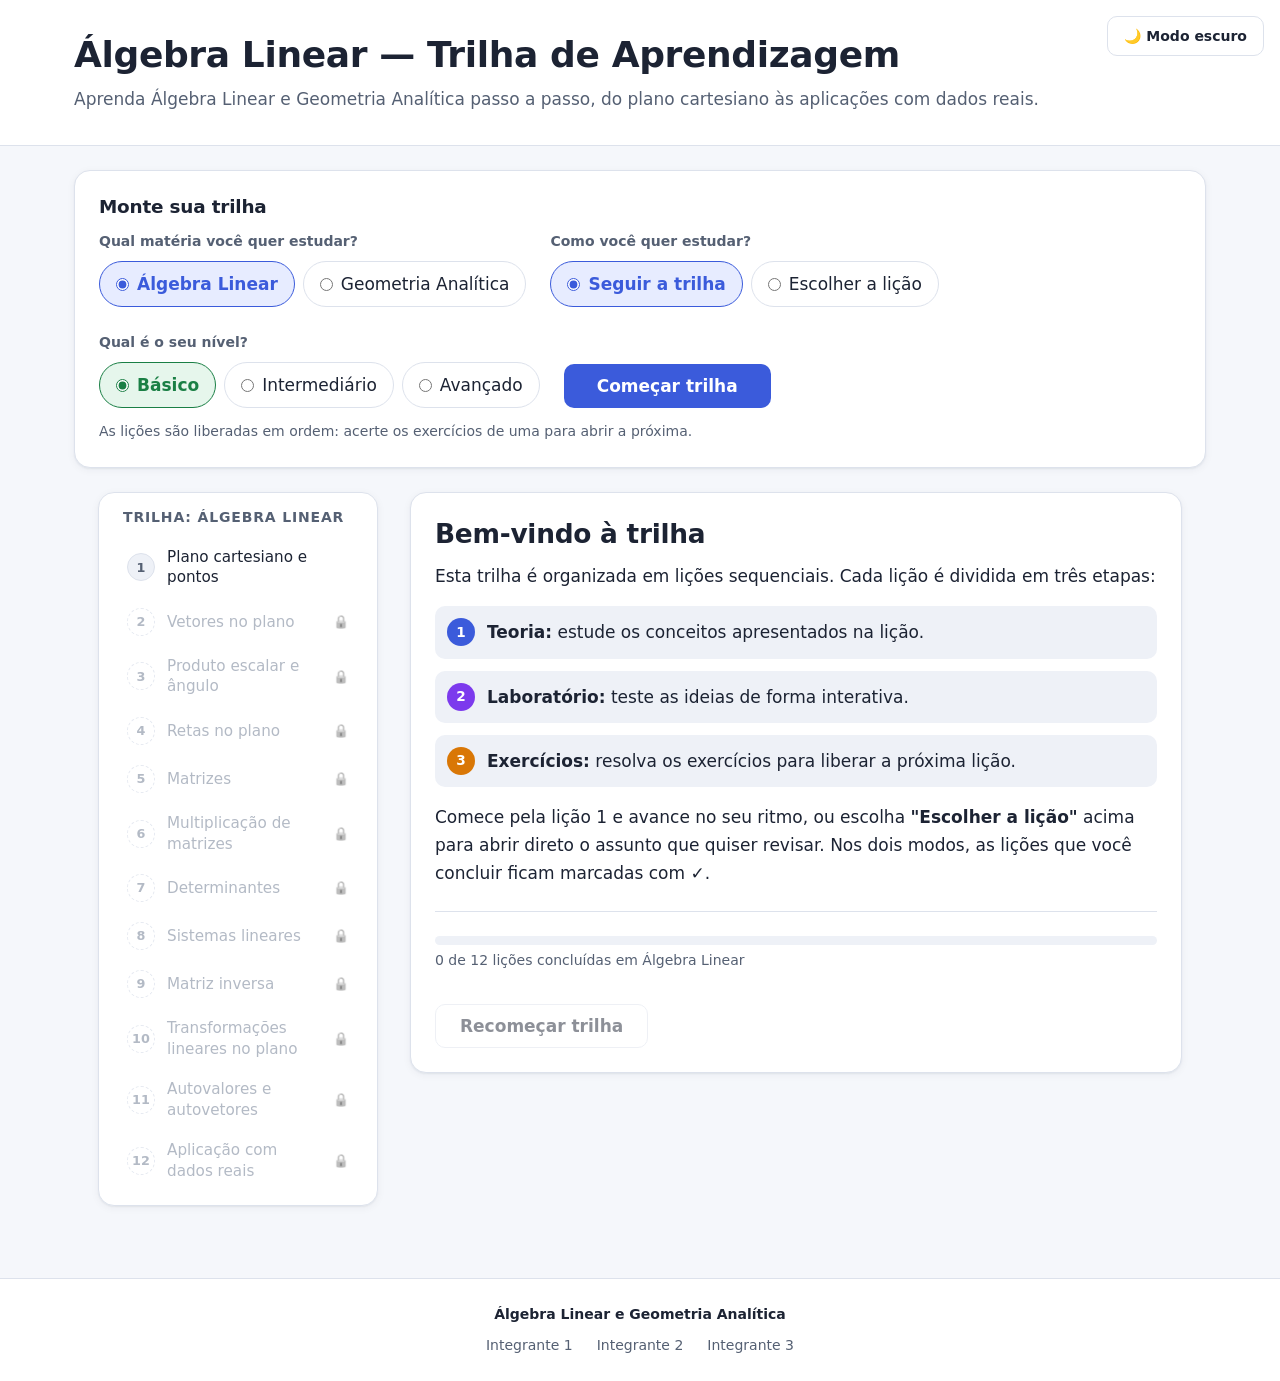
==== commit 139faf6d: "colocando a opçao do usuario escolher se quer seguir pela trilha ou não" ====
--- a/codigo/index.html
+++ b/codigo/index.html
@@ -22,7 +22,7 @@
     </p>
     <div class="cabecalho-acoes">
       <!-- Só aparece dentro das lições (o js/app.js controla) -->
-      <button type="button" id="btn-escolher" class="btn-secundario btn-cabecalho" hidden>☰ Trocar matéria ou nível</button>
+      <button type="button" id="btn-escolher" class="btn-secundario btn-cabecalho" hidden>☰ Trocar matéria, modo ou nível</button>
       <button type="button" id="btn-tema" class="btn-secundario btn-cabecalho btn-tema">🌙 Modo escuro</button>
     </div>
   </header>
@@ -42,6 +42,18 @@
         <label class="opcao opcao-materia">
           <input type="radio" name="materia" value="geometria-analitica">
           Geometria Analítica
+        </label>
+      </fieldset>
+
+      <fieldset id="escolha-modo" class="escolha escolha-modo">
+        <legend>Como você quer estudar?</legend>
+        <label class="opcao opcao-modo">
+          <input type="radio" name="modo" value="trilha" checked>
+          Seguir a trilha
+        </label>
+        <label class="opcao opcao-modo">
+          <input type="radio" name="modo" value="livre">
+          Escolher a lição
         </label>
       </fieldset>
 
@@ -61,8 +73,17 @@
         </label>
       </fieldset>
 
+      <!-- Só aparece no modo "Escolher a lição" (o js/app.js preenche as opções) -->
+      <label id="campo-licao" class="escolha-licao" hidden>
+        <span class="escolha-licao-rotulo">Qual lição?</span>
+        <select id="escolha-licao"></select>
+      </label>
+
       <button type="submit" id="btn-comecar" class="btn btn-comecar">Começar trilha</button>
     </form>
+    <p id="dica-modo" class="dica-modo" aria-live="polite">
+      As lições são liberadas em ordem: acerte os exercícios de uma para abrir a próxima.
+    </p>
   </section>
 
   <div class="layout">
@@ -120,7 +141,10 @@
           <li class="passo"><strong>Laboratório:</strong> teste as ideias de forma interativa.</li>
           <li class="passo"><strong>Exercícios:</strong> resolva os exercícios para liberar a próxima lição.</li>
         </ol>
-        <p>Comece pela lição 1 e avance no seu ritmo.</p>
+        <p>
+          Comece pela lição 1 e avance no seu ritmo, ou escolha <strong>"Escolher a lição"</strong> acima para
+          abrir direto o assunto que quiser revisar. Nos dois modos, as lições que você concluir ficam marcadas com ✓.
+        </p>
 
         <!-- Progresso (preenchido pelo js/app.js) -->
         <div class="painel-progresso">
@@ -8081,26 +8105,1883 @@
       </section>
       <section id="ga-9" class="licao" data-trilha="ga" data-licao="9">
         <h2 class="licao-titulo">9. Vetores no espaço</h2>
+
+        <!-- ---------- TEORIA ---------- -->
         <div class="teoria">
-          <p class="em-construcao">🚧 Lição em construção. Vai tratar de: coordenadas (x, y, z), distância no espaço, vetores em 3D, módulo e produto escalar.</p>
+          <h3>Um terceiro eixo</h3>
+          <p>
+            Até aqui tudo aconteceu no plano, com dois eixos. Para descrever o espaço (a sala, um prédio, a trajetória de um
+            drone) acrescentamos um terceiro eixo, o <strong>z</strong>, perpendicular aos eixos x e y e passando pela origem O.
+            Cada ponto passa a ter três coordenadas:
+          </p>
+          <div class="formula">P = (x, y, z)</div>
+          <p>
+            Para chegar a P(2, 3, 4), ande 2 na direção de x, 3 na direção de y e suba 4 na direção de z. O ponto (2, 3, 0),
+            logo "abaixo" de P, é a <strong>projeção</strong> de P no chão (o plano xy).
+          </p>
+          <p>
+            Os eixos seguem a <strong>regra da mão direita</strong>: com os dedos da mão direita indo do eixo x para o eixo y,
+            o polegar aponta para o lado positivo do eixo z. É a convenção usada em toda a Matemática e a Física.
+          </p>
+
+          <h3>Planos coordenados e octantes</h3>
+          <p>Dois eixos de cada vez formam os três <strong>planos coordenados</strong>:</p>
+          <div class="tabela-rolagem">
+            <table class="tabela">
+              <thead>
+                <tr><th>Plano</th><th>Equação</th><th>Exemplo de ponto</th></tr>
+              </thead>
+              <tbody>
+                <tr><td>plano xy (o "chão")</td><td>z = 0</td><td>(3, −1, 0)</td></tr>
+                <tr><td>plano xz</td><td>y = 0</td><td>(2, 0, 5)</td></tr>
+                <tr><td>plano yz</td><td>x = 0</td><td>(0, 4, −2)</td></tr>
+              </tbody>
+            </table>
+          </div>
+          <p>
+            Um ponto com <strong>duas</strong> coordenadas nulas está sobre um eixo, como (0, 0, 7) no eixo z. Os três planos
+            dividem o espaço em <strong>8 octantes</strong> (no plano eram 4 quadrantes). O 1º octante é o dos pontos com x, y e z
+            todos positivos.
+          </p>
+
+          <h3>Distância entre dois pontos</h3>
+          <p>
+            A fórmula do plano ganha só mais uma parcela. A distância entre A(x<sub>A</sub>, y<sub>A</sub>, z<sub>A</sub>) e
+            B(x<sub>B</sub>, y<sub>B</sub>, z<sub>B</sub>) é
+          </p>
+          <div class="formula">d(A, B) = √[(x<sub>B</sub> − x<sub>A</sub>)² + (y<sub>B</sub> − y<sub>A</sub>)² + (z<sub>B</sub> − z<sub>A</sub>)²]</div>
+          <p>
+            <strong>De onde vem:</strong> é o Teorema de Pitágoras usado duas vezes. No chão, a diagonal entre as projeções de A e B
+            mede √(Δx² + Δy²). Essa diagonal e a diferença de altura Δz formam outro triângulo retângulo, e a hipotenusa dele é a
+            distância: √(Δx² + Δy² + Δz²).
+          </p>
+          <div class="exemplo">
+            <p class="exemplo-titulo">Exemplo</p>
+            <p>
+              A(1, 2, 3) e B(4, 6, 15): Δx = 3, Δy = 4 e Δz = 12. Então
+              d = √(9 + 16 + 144) = √169 = <strong>13</strong>.
+            </p>
+          </div>
+          <p>
+            O <strong>ponto médio</strong> também funciona como no plano, coordenada por coordenada:
+            M = ((x<sub>A</sub> + x<sub>B</sub>)/2, (y<sub>A</sub> + y<sub>B</sub>)/2, (z<sub>A</sub> + z<sub>B</sub>)/2).
+          </p>
+
+          <h3>Vetores com três componentes</h3>
+          <p>
+            Um vetor no espaço é <span class="vet">v</span> = (x, y, z): a seta que sai da origem e vai até o ponto (x, y, z).
+            O vetor que vai de A até B é, como antes, "ponto final menos ponto inicial":
+          </p>
+          <div class="formula"><span class="vet">AB</span> = B − A = (x<sub>B</sub> − x<sub>A</sub>, y<sub>B</sub> − y<sub>A</sub>, z<sub>B</sub> − z<sub>A</sub>)</div>
+          <p>
+            As operações são feitas componente a componente: (1, 2, 3) + (4, 0, −1) = (5, 2, 2) e 2·(1, −2, 3) = (2, −4, 6).
+            Os vetores <strong>i</strong> = (1, 0, 0), <strong>j</strong> = (0, 1, 0) e <strong>k</strong> = (0, 0, 1) apontam nos
+            sentidos dos eixos, e todo vetor se escreve com eles: (2, −1, 3) = 2<strong>i</strong> − <strong>j</strong> + 3<strong>k</strong>.
+          </p>
+
+          <h3>Módulo e vetor unitário</h3>
+          <p>O <strong>módulo</strong> (tamanho) de um vetor é a distância da origem até a ponta dele:</p>
+          <div class="formula">|<span class="vet">v</span>| = √(x² + y² + z²)</div>
+          <p>
+            Dividindo um vetor pelo seu módulo obtemos o <strong>vetor unitário</strong> (ou versor): mesma direção e sentido,
+            mas tamanho 1. Por exemplo, <span class="vet">v</span> = (0, 3, 4) tem |<span class="vet">v</span>| = √(0 + 9 + 16) = 5,
+            e o unitário é (0, 3/5, 4/5).
+          </p>
+
+          <h3>Produto escalar e ângulo</h3>
+          <p>O produto escalar ganha a parcela de z, e a fórmula do ângulo continua a mesma da trilha de Álgebra Linear:</p>
+          <div class="formula"><span class="vet">u</span> · <span class="vet">v</span> = x₁·x₂ + y₁·y₂ + z₁·z₂</div>
+          <div class="formula">cos θ = (<span class="vet">u</span> · <span class="vet">v</span>) / (|<span class="vet">u</span>| · |<span class="vet">v</span>|)</div>
+          <ul>
+            <li><strong>u · v &gt; 0:</strong> ângulo agudo (0° ≤ θ &lt; 90°);</li>
+            <li><strong>u · v = 0:</strong> vetores <strong>ortogonais</strong> (θ = 90°);</li>
+            <li><strong>u · v &lt; 0:</strong> ângulo obtuso (90° &lt; θ ≤ 180°).</li>
+          </ul>
+          <div class="exemplo">
+            <p class="exemplo-titulo">Exemplo</p>
+            <p>
+              <span class="vet">u</span> = (2, 2, 1) e <span class="vet">v</span> = (0, 3, 4):
+              <span class="vet">u</span> · <span class="vet">v</span> = 2·0 + 2·3 + 1·4 = 10,
+              |<span class="vet">u</span>| = √9 = 3 e |<span class="vet">v</span>| = √25 = 5.
+            </p>
+            <p>
+              cos θ = 10 / (3 · 5) = 2/3, então <strong>θ ≈ 48,19°</strong> (agudo, porque o produto escalar é positivo).
+            </p>
+          </div>
+
+          <h3>Ângulos diretores</h3>
+          <p>
+            Os ângulos α, β e γ que um vetor forma com os eixos x, y e z são os <strong>ângulos diretores</strong>. Como o
+            produto escalar com <strong>i</strong>, <strong>j</strong> e <strong>k</strong> só "pega" uma componente:
+          </p>
+          <div class="formula">cos α = x / |<span class="vet">v</span>| &nbsp;&nbsp; cos β = y / |<span class="vet">v</span>| &nbsp;&nbsp; cos γ = z / |<span class="vet">v</span>|</div>
+          <p>
+            Esses três cossenos são exatamente as componentes do vetor unitário, e por isso
+            <strong>cos²α + cos²β + cos²γ = 1</strong>. Para <span class="vet">u</span> = (2, 2, 1): cos α = 2/3, cos β = 2/3 e
+            cos γ = 1/3, e de fato 4/9 + 4/9 + 1/9 = 1.
+          </p>
+        </div>
+
+        <!-- ---------- LABORATÓRIO ---------- -->
+        <div class="laboratorio">
+          <h3>Vetores em 3D</h3>
+          <p>
+            Digite as componentes de <strong>u</strong> e <strong>v</strong> (ou escolha um exemplo). <strong>Arraste o desenho</strong>
+            para girar o espaço e ver os vetores de outros ângulos. O laboratório calcula módulos, distância entre as pontas,
+            produto escalar, ângulo e ângulos diretores.
+          </p>
+
+          <div class="lab-area controles-largos">
+            <svg id="g9-espaco" class="plano-cartesiano espaco-3d" viewBox="-7 -7 14 14" tabindex="0"
+                 role="img" aria-label="Eixos x, y e z com os vetores u e v. Arraste ou use as setas do teclado para girar."></svg>
+
+            <div class="lab-controles">
+              <fieldset class="lab-ponto lab-ponto-a lab-tres-campos">
+                <legend>Vetor u</legend>
+                <label>x <input type="number" id="g9-ux" value="2" min="-6" max="6" step="1" aria-label="componente x de u"></label>
+                <label>y <input type="number" id="g9-uy" value="2" min="-6" max="6" step="1" aria-label="componente y de u"></label>
+                <label>z <input type="number" id="g9-uz" value="1" min="-6" max="6" step="1" aria-label="componente z de u"></label>
+              </fieldset>
+              <fieldset class="lab-ponto lab-ponto-b lab-tres-campos">
+                <legend>Vetor v</legend>
+                <label>x <input type="number" id="g9-vx" value="0" min="-6" max="6" step="1" aria-label="componente x de v"></label>
+                <label>y <input type="number" id="g9-vy" value="3" min="-6" max="6" step="1" aria-label="componente y de v"></label>
+                <label>z <input type="number" id="g9-vz" value="4" min="-6" max="6" step="1" aria-label="componente z de v"></label>
+              </fieldset>
+
+              <label class="lab-campo">
+                <span>Girar a vista: <output id="g9-giro-valor" for="g9-giro">30°</output></span>
+                <input type="range" id="g9-giro" min="-180" max="180" step="5" value="30">
+              </label>
+              <button type="button" id="g9-vista" class="btn-secundario">Vista padrão</button>
+
+              <label class="lab-check"><input type="checkbox" id="g9-chamadas" checked> Linhas até o chão e os eixos</label>
+              <label class="lab-check"><input type="checkbox" id="g9-soma"> Mostrar u + v</label>
+              <label class="lab-check"><input type="checkbox" id="g9-diferenca"> Mostrar v − u (liga as pontas)</label>
+
+              <fieldset class="lab-ponto lab-ponto-m lab-tres-campos">
+                <legend>Exemplos</legend>
+                <button type="button" class="btn-secundario" data-g9-exemplo="2,2,1,0,3,4">Ângulo agudo</button>
+                <button type="button" class="btn-secundario" data-g9-exemplo="1,2,2,2,1,-2">Ortogonais</button>
+                <button type="button" class="btn-secundario" data-g9-exemplo="1,-2,2,-2,4,-4">Sentidos opostos</button>
+                <button type="button" class="btn-secundario" data-g9-exemplo="3,0,0,0,0,4">Sobre os eixos</button>
+              </fieldset>
+              <p class="lab-dica">Componentes de −6 a 6. As linhas tracejadas mostram onde fica cada coordenada da ponta.</p>
+              <button type="button" id="g9-sortear" class="btn-secundario">🎲 Sortear vetores</button>
+            </div>
+          </div>
+
+          <div id="g9-resultados" class="lab-resultados" aria-live="polite"></div>
+        </div>
+
+        <!-- ---------- EXERCÍCIOS ---------- -->
+        <div class="exercicios" data-licao="9">
+          <h3>Pratique</h3>
+          <p>Escolha uma alternativa em cada exercício. Acerte todos para liberar a lição 10.</p>
+
+          <ol class="lista-exercicios">
+            <!-- ===== BÁSICO ===== -->
+            <li class="exercicio" data-nivel="basico">
+              <p>Qual é a distância entre <strong>A(1, 2, 3)</strong> e <strong>B(3, 5, 9)</strong>?</p>
+              <div class="alternativas" role="radiogroup" aria-label="Exercício 1" data-resposta="c">
+                <label class="alternativa"><input type="radio" name="g9-b1" value="a"
+                  data-explicacao="As diferenças 2, 3 e 6 precisam ser elevadas ao quadrado antes de somar."> √11</label>
+                <label class="alternativa"><input type="radio" name="g9-b1" value="b"
+                  data-explicacao="Somou as diferenças 2 + 3 + 6 sem elevar ao quadrado nem tirar a raiz."> 11</label>
+                <label class="alternativa"><input type="radio" name="g9-b1" value="c"
+                  data-explicacao="Δx = 2, Δy = 3, Δz = 6. d = √(4 + 9 + 36) = √49 = 7."> 7</label>
+                <label class="alternativa"><input type="radio" name="g9-b1" value="d"
+                  data-explicacao="Usou só x e y, como no plano. No espaço a diferença em z também entra."> √13</label>
+              </div>
+            </li>
+
+            <li class="exercicio" data-nivel="basico">
+              <p>Qual é o módulo de <strong><span class="vet">v</span> = (2, −3, 6)</strong>?</p>
+              <div class="alternativas" role="radiogroup" aria-label="Exercício 2" data-resposta="b">
+                <label class="alternativa"><input type="radio" name="g9-b2" value="a"
+                  data-explicacao="Somou as componentes 2 − 3 + 6. O módulo usa os quadrados delas."> 5</label>
+                <label class="alternativa"><input type="radio" name="g9-b2" value="b"
+                  data-explicacao="|v| = √(2² + (−3)² + 6²) = √(4 + 9 + 36) = √49 = 7."> 7</label>
+                <label class="alternativa"><input type="radio" name="g9-b2" value="c"
+                  data-explicacao="Esse é o quadrado do módulo: faltou tirar a raiz."> 49</label>
+                <label class="alternativa"><input type="radio" name="g9-b2" value="d"
+                  data-explicacao="(−3)² é 9, não −9: o quadrado de um número negativo é positivo."> √31</label>
+              </div>
+            </li>
+
+            <li class="exercicio" data-nivel="basico">
+              <p>Dados <strong>A(2, −1, 4)</strong> e <strong>B(5, 3, 1)</strong>, qual é o vetor <strong><span class="vet">AB</span></strong>?</p>
+              <div class="alternativas" role="radiogroup" aria-label="Exercício 3" data-resposta="d">
+                <label class="alternativa"><input type="radio" name="g9-b3" value="a"
+                  data-explicacao="Isso é A − B, o vetor de B até A. O vetor AB é ponto final menos ponto inicial."> (−3, −4, 3)</label>
+                <label class="alternativa"><input type="radio" name="g9-b3" value="b"
+                  data-explicacao="Somou os pontos em vez de subtrair."> (7, 2, 5)</label>
+                <label class="alternativa"><input type="radio" name="g9-b3" value="c"
+                  data-explicacao="Erro de sinal em y: 3 − (−1) não é 3 − 1."> (3, 2, −3)</label>
+                <label class="alternativa"><input type="radio" name="g9-b3" value="d"
+                  data-explicacao="AB = B − A = (5 − 2, 3 − (−1), 1 − 4) = (3, 4, −3)."> (3, 4, −3)</label>
+              </div>
+            </li>
+
+            <li class="exercicio" data-nivel="basico">
+              <p>Quanto vale <strong><span class="vet">u</span> · <span class="vet">v</span></strong> para <span class="vet">u</span> = (1, 2, 3) e <span class="vet">v</span> = (4, −5, 6)?</p>
+              <div class="alternativas" role="radiogroup" aria-label="Exercício 4" data-resposta="a">
+                <label class="alternativa"><input type="radio" name="g9-b4" value="a"
+                  data-explicacao="u · v = 1·4 + 2·(−5) + 3·6 = 4 − 10 + 18 = 12."> 12</label>
+                <label class="alternativa"><input type="radio" name="g9-b4" value="b"
+                  data-explicacao="O sinal de −5 foi perdido: 2·(−5) é −10, não +10."> 32</label>
+                <label class="alternativa"><input type="radio" name="g9-b4" value="c"
+                  data-explicacao="Multiplicou as componentes, mas parou antes de somar. O produto escalar é um número, não um vetor."> (4, −10, 18)</label>
+                <label class="alternativa"><input type="radio" name="g9-b4" value="d"
+                  data-explicacao="Somou os vetores, (5, −3, 9), e depois as componentes. O produto escalar multiplica componente por componente."> 11</label>
+              </div>
+            </li>
+
+            <li class="exercicio" data-nivel="basico">
+              <p>Onde está o ponto <strong>P(3, 0, −2)</strong>?</p>
+              <div class="alternativas" role="radiogroup" aria-label="Exercício 5" data-resposta="c">
+                <label class="alternativa"><input type="radio" name="g9-b5" value="a"
+                  data-explicacao="No plano xy a coordenada z é zero. Aqui z = −2."> No plano xy</label>
+                <label class="alternativa"><input type="radio" name="g9-b5" value="b"
+                  data-explicacao="No plano yz a coordenada x é zero. Aqui x = 3."> No plano yz</label>
+                <label class="alternativa"><input type="radio" name="g9-b5" value="c"
+                  data-explicacao="A coordenada nula é y, e o plano y = 0 é o plano xz."> No plano xz</label>
+                <label class="alternativa"><input type="radio" name="g9-b5" value="d"
+                  data-explicacao="Sobre um eixo, duas coordenadas seriam zero. Aqui só uma é."> Sobre o eixo y</label>
+              </div>
+            </li>
+
+            <li class="exercicio" data-nivel="basico">
+              <p>Qual é o ponto médio de <strong>A(2, 4, −6)</strong> e <strong>B(0, 8, 2)</strong>?</p>
+              <div class="alternativas" role="radiogroup" aria-label="Exercício 6" data-resposta="b">
+                <label class="alternativa"><input type="radio" name="g9-b6" value="a"
+                  data-explicacao="Somou as coordenadas, mas faltou dividir por 2."> (2, 12, −4)</label>
+                <label class="alternativa"><input type="radio" name="g9-b6" value="b"
+                  data-explicacao="M = ((2 + 0)/2, (4 + 8)/2, (−6 + 2)/2) = (1, 6, −2)."> (1, 6, −2)</label>
+                <label class="alternativa"><input type="radio" name="g9-b6" value="c"
+                  data-explicacao="Essa é a metade de B − A. O ponto médio é a média das coordenadas."> (−1, 2, 4)</label>
+                <label class="alternativa"><input type="radio" name="g9-b6" value="d"
+                  data-explicacao="Erro em z: −6 + 2 = −4, e ainda é preciso dividir por 2."> (1, 6, −4)</label>
+              </div>
+            </li>
+
+            <!-- ===== INTERMEDIÁRIO ===== -->
+            <li class="exercicio" data-nivel="intermediario">
+              <p>Para que valor de k os vetores <strong><span class="vet">u</span> = (2, k, 1)</strong> e <strong><span class="vet">v</span> = (3, −1, 4)</strong> são ortogonais?</p>
+              <div class="alternativas" role="radiogroup" aria-label="Exercício 1" data-resposta="c">
+                <label class="alternativa"><input type="radio" name="g9-i1" value="a"
+                  data-explicacao="Com k = 0, u · v = 6 + 0 + 4 = 10, que não é zero."> k = 0</label>
+                <label class="alternativa"><input type="radio" name="g9-i1" value="b"
+                  data-explicacao="Erro de sinal: com k = −10, u · v = 6 + 10 + 4 = 20."> k = −10</label>
+                <label class="alternativa"><input type="radio" name="g9-i1" value="c"
+                  data-explicacao="Ortogonais ⇔ u · v = 0: 2·3 + k·(−1) + 1·4 = 10 − k = 0 ⇒ k = 10."> k = 10</label>
+                <label class="alternativa"><input type="radio" name="g9-i1" value="d"
+                  data-explicacao="Com k = 2, u · v = 6 − 2 + 4 = 8, que não é zero."> k = 2</label>
+              </div>
+            </li>
+
+            <li class="exercicio" data-nivel="intermediario">
+              <p>Qual é o ângulo entre <strong><span class="vet">u</span> = (1, 0, 1)</strong> e <strong><span class="vet">v</span> = (0, 1, 1)</strong>?</p>
+              <div class="alternativas" role="radiogroup" aria-label="Exercício 2" data-resposta="b">
+                <label class="alternativa"><input type="radio" name="g9-i2" value="a"
+                  data-explicacao="90° exigiria u · v = 0, mas u · v = 1."> 90°</label>
+                <label class="alternativa"><input type="radio" name="g9-i2" value="b"
+                  data-explicacao="u · v = 0 + 0 + 1 = 1 e |u| = |v| = √2. cos θ = 1/(√2 · √2) = 1/2 ⇒ θ = 60°."> 60°</label>
+                <label class="alternativa"><input type="radio" name="g9-i2" value="c"
+                  data-explicacao="Dividiu por um só dos módulos, √2. O denominador é o produto |u|·|v| = 2."> 45°</label>
+                <label class="alternativa"><input type="radio" name="g9-i2" value="d"
+                  data-explicacao="cos 30° = √3/2 ≈ 0,87, que não corresponde a u · v / (|u|·|v|)."> 30°</label>
+              </div>
+            </li>
+
+            <li class="exercicio" data-nivel="intermediario">
+              <p>Qual é o vetor unitário na direção e sentido de <strong><span class="vet">v</span> = (2, −1, 2)</strong>?</p>
+              <div class="alternativas" role="radiogroup" aria-label="Exercício 3" data-resposta="d">
+                <label class="alternativa"><input type="radio" name="g9-i3" value="a"
+                  data-explicacao="Dividiu por |v|² = 9. O unitário divide pelo módulo, não pelo quadrado dele."> (2/9, −1/9, 2/9)</label>
+                <label class="alternativa"><input type="radio" name="g9-i3" value="b"
+                  data-explicacao="Dividiu pela soma 2 + 1 + 2 = 5 dos valores absolutos. O módulo usa a raiz da soma dos quadrados."> (2/5, −1/5, 2/5)</label>
+                <label class="alternativa"><input type="radio" name="g9-i3" value="c"
+                  data-explicacao="Esse vetor tem o sentido oposto ao de v (todas as componentes trocaram de sinal)."> (−2/3, 1/3, −2/3)</label>
+                <label class="alternativa"><input type="radio" name="g9-i3" value="d"
+                  data-explicacao="|v| = √(4 + 1 + 4) = 3. Unitário = v/|v| = (2/3, −1/3, 2/3), que tem módulo √(4/9 + 1/9 + 4/9) = 1."> (2/3, −1/3, 2/3)</label>
+              </div>
+            </li>
+
+            <li class="exercicio" data-nivel="intermediario">
+              <p>Para que valores de m a distância entre <strong>A(1, m, 2)</strong> e <strong>B(3, 1, 1)</strong> é igual a 3?</p>
+              <div class="alternativas" role="radiogroup" aria-label="Exercício 4" data-resposta="b">
+                <label class="alternativa"><input type="radio" name="g9-i4" value="a"
+                  data-explicacao="Esse valor serve, mas a equação do 2º grau tem mais uma solução."> Só m = 3</label>
+                <label class="alternativa"><input type="radio" name="g9-i4" value="b"
+                  data-explicacao="d² = 2² + (1 − m)² + (−1)² = 9 ⇒ (1 − m)² = 4 ⇒ 1 − m = ±2 ⇒ m = −1 ou m = 3."> m = −1 ou m = 3</label>
+                <label class="alternativa"><input type="radio" name="g9-i4" value="c"
+                  data-explicacao="Erro de sinal ao isolar m em 1 − m = ±2."> m = 1 ou m = −3</label>
+                <label class="alternativa"><input type="radio" name="g9-i4" value="d"
+                  data-explicacao="Igualando o quadrado da distância a 9, a equação em m tem solução."> Nenhum valor</label>
+              </div>
+            </li>
+
+            <li class="exercicio" data-nivel="intermediario">
+              <p>O vetor <strong><span class="vet">v</span> = (2, 3, 6)</strong> forma o ângulo γ com o eixo z. Quanto vale cos γ?</p>
+              <div class="alternativas" role="radiogroup" aria-label="Exercício 5" data-resposta="c">
+                <label class="alternativa"><input type="radio" name="g9-i5" value="a"
+                  data-explicacao="6 é a componente z; ainda falta dividir pelo módulo de v. Um cosseno nunca passa de 1."> 6</label>
+                <label class="alternativa"><input type="radio" name="g9-i5" value="b"
+                  data-explicacao="Dividiu por |v|² = 49. O cosseno diretor divide pelo módulo."> 6/49</label>
+                <label class="alternativa"><input type="radio" name="g9-i5" value="c"
+                  data-explicacao="|v| = √(4 + 9 + 36) = 7. cos γ = z/|v| = 6/7."> 6/7</label>
+                <label class="alternativa"><input type="radio" name="g9-i5" value="d"
+                  data-explicacao="Esse é cos α, o ângulo com o eixo x. Para o eixo z use a componente z."> 2/7</label>
+              </div>
+            </li>
+
+            <li class="exercicio" data-nivel="intermediario">
+              <p>O triângulo de vértices <strong>A(1, 1, 1)</strong>, <strong>B(2, 3, 3)</strong> e <strong>C(3, 2, −1)</strong> é retângulo em qual vértice?</p>
+              <div class="alternativas" role="radiogroup" aria-label="Exercício 6" data-resposta="a">
+                <label class="alternativa"><input type="radio" name="g9-i6" value="a"
+                  data-explicacao="AB = (1, 2, 2) e AC = (2, 1, −2). AB · AC = 2 + 2 − 4 = 0: o ângulo em A é reto. (E |AB| = |AC| = 3: é também isósceles.)"> Em A</label>
+                <label class="alternativa"><input type="radio" name="g9-i6" value="b"
+                  data-explicacao="BA = (−1, −2, −2) e BC = (1, −1, −4). BA · BC = −1 + 2 + 8 = 9, que não é zero."> Em B</label>
+                <label class="alternativa"><input type="radio" name="g9-i6" value="c"
+                  data-explicacao="CA = (−2, −1, 2) e CB = (−1, 1, 4). CA · CB = 2 − 1 + 8 = 9, que não é zero."> Em C</label>
+                <label class="alternativa"><input type="radio" name="g9-i6" value="d"
+                  data-explicacao="Teste o produto escalar dos dois lados que saem de cada vértice: um deles dá zero."> Não é retângulo</label>
+              </div>
+            </li>
+
+            <!-- ===== AVANÇADO ===== -->
+            <li class="exercicio" data-nivel="avancado">
+              <p>Um vetor forma <strong>60°</strong> com o eixo x, <strong>60°</strong> com o eixo y e um ângulo <strong>agudo</strong> γ com o eixo z. Quanto vale γ?</p>
+              <div class="alternativas" role="radiogroup" aria-label="Exercício 1" data-resposta="a">
+                <label class="alternativa"><input type="radio" name="g9-a1" value="a"
+                  data-explicacao="cos²α + cos²β + cos²γ = 1 ⇒ 1/4 + 1/4 + cos²γ = 1 ⇒ cos²γ = 1/2 ⇒ cos γ = √2/2 (agudo) ⇒ γ = 45°."> 45°</label>
+                <label class="alternativa"><input type="radio" name="g9-a1" value="b"
+                  data-explicacao="Com γ = 60°, a soma dos cossenos ao quadrado seria 3/4, e ela precisa dar 1."> 60°</label>
+                <label class="alternativa"><input type="radio" name="g9-a1" value="c"
+                  data-explicacao="cos γ = −√2/2 também satisfaz a equação, mas dá um ângulo obtuso, e o enunciado pede agudo."> 135°</label>
+                <label class="alternativa"><input type="radio" name="g9-a1" value="d"
+                  data-explicacao="Com γ = 90°, cos γ = 0 e a soma dos cossenos ao quadrado seria só 1/2."> 90°</label>
+              </div>
+            </li>
+
+            <li class="exercicio" data-nivel="avancado">
+              <p>Qual é o comprimento da projeção de <strong><span class="vet">u</span> = (4, 1, 3)</strong> sobre a direção de <strong><span class="vet">v</span> = (1, 2, 2)</strong>?</p>
+              <div class="alternativas" role="radiogroup" aria-label="Exercício 2" data-resposta="d">
+                <label class="alternativa"><input type="radio" name="g9-a2" value="a"
+                  data-explicacao="Esse é o produto escalar. Para virar comprimento ao longo de v, falta dividir pelo módulo de v."> 12</label>
+                <label class="alternativa"><input type="radio" name="g9-a2" value="b"
+                  data-explicacao="Dividiu por |v|² = 9. Esse número é o fator que multiplica v no vetor projeção, não o comprimento."> 4/3</label>
+                <label class="alternativa"><input type="radio" name="g9-a2" value="c"
+                  data-explicacao="Dividiu pelo módulo de u, √26. A projeção sobre v divide pelo módulo de v."> 12/√26</label>
+                <label class="alternativa"><input type="radio" name="g9-a2" value="d"
+                  data-explicacao="Comprimento = |u| · cos θ = (u · v)/|v| = (4 + 2 + 6)/3 = 12/3 = 4."> 4</label>
+              </div>
+            </li>
+
+            <li class="exercicio" data-nivel="avancado">
+              <p>Qual ponto do <strong>eixo z</strong> está à mesma distância de <strong>A(1, 2, 3)</strong> e de <strong>B(−1, 0, 1)</strong>?</p>
+              <div class="alternativas" role="radiogroup" aria-label="Exercício 3" data-resposta="c">
+                <label class="alternativa"><input type="radio" name="g9-a3" value="a"
+                  data-explicacao="Usou só a média das cotas, (3 + 1)/2. As coordenadas x e y de A e B também entram na distância."> (0, 0, 2)</label>
+                <label class="alternativa"><input type="radio" name="g9-a3" value="b"
+                  data-explicacao="Esse é o ponto médio de AB. Ele é equidistante, mas não está no eixo z, porque y = 1."> (0, 1, 2)</label>
+                <label class="alternativa"><input type="radio" name="g9-a3" value="c"
+                  data-explicacao="P = (0, 0, t). 1 + 4 + (3 − t)² = 1 + 0 + (1 − t)² ⇒ 14 − 6t = 2 − 2t ⇒ t = 3. Conferindo: d(P, A) = d(P, B) = √5."> (0, 0, 3)</label>
+                <label class="alternativa"><input type="radio" name="g9-a3" value="d"
+                  data-explicacao="Erro de sinal ao isolar t. Com esse ponto, d(P, A) = √41 e d(P, B) = √17."> (0, 0, −3)</label>
+              </div>
+            </li>
+
+            <li class="exercicio" data-nivel="avancado">
+              <p>Qual vetor tem <strong>módulo 6</strong>, a mesma direção de <strong><span class="vet">v</span> = (1, −2, 2)</strong> e <strong>sentido oposto</strong>?</p>
+              <div class="alternativas" role="radiogroup" aria-label="Exercício 4" data-resposta="b">
+                <label class="alternativa"><input type="radio" name="g9-a4" value="a"
+                  data-explicacao="Esse vetor tem módulo 6, mas o mesmo sentido de v."> (2, −4, 4)</label>
+                <label class="alternativa"><input type="radio" name="g9-a4" value="b"
+                  data-explicacao="|v| = 3, unitário (1/3, −2/3, 2/3). Multiplicando por −6: (−2, 4, −4), de módulo √(4 + 16 + 16) = 6."> (−2, 4, −4)</label>
+                <label class="alternativa"><input type="radio" name="g9-a4" value="c"
+                  data-explicacao="Multiplicou v por −6 sem dividir pelo módulo antes: o resultado tem módulo 18."> (−6, 12, −12)</label>
+                <label class="alternativa"><input type="radio" name="g9-a4" value="d"
+                  data-explicacao="Esse é o unitário com sentido oposto, de módulo 1. Ainda falta multiplicar pelo tamanho pedido."> (−1/3, 2/3, −2/3)</label>
+              </div>
+            </li>
+
+            <li class="exercicio" data-nivel="avancado">
+              <p>Qual vetor <strong><span class="vet">w</span> = (1, a, b)</strong> é ortogonal a <strong>(1, 1, 0)</strong> e a <strong>(0, 1, 1)</strong> ao mesmo tempo?</p>
+              <div class="alternativas" role="radiogroup" aria-label="Exercício 5" data-resposta="d">
+                <label class="alternativa"><input type="radio" name="g9-a5" value="a"
+                  data-explicacao="Com (1, 1, 0): 1 + 1 + 0 = 2, que não é zero."> (1, 1, −1)</label>
+                <label class="alternativa"><input type="radio" name="g9-a5" value="b"
+                  data-explicacao="É ortogonal a (1, 1, 0), mas com (0, 1, 1): −1 − 1 = −2."> (1, −1, −1)</label>
+                <label class="alternativa"><input type="radio" name="g9-a5" value="c"
+                  data-explicacao="Com (1, 1, 0): 1 + 0 + 0 = 1, que não é zero."> (1, 0, 0)</label>
+                <label class="alternativa"><input type="radio" name="g9-a5" value="d"
+                  data-explicacao="w · (1, 1, 0) = 1 + a = 0 ⇒ a = −1. w · (0, 1, 1) = a + b = 0 ⇒ b = 1. Logo w = (1, −1, 1)."> (1, −1, 1)</label>
+              </div>
+            </li>
+
+            <li class="exercicio" data-nivel="avancado">
+              <p>Para quais valores de k o ângulo entre <strong><span class="vet">u</span> = (k, 1, 2)</strong> e <strong><span class="vet">v</span> = (1, k, −3)</strong> é <strong>obtuso</strong>?</p>
+              <div class="alternativas" role="radiogroup" aria-label="Exercício 6" data-resposta="a">
+                <label class="alternativa"><input type="radio" name="g9-a6" value="a"
+                  data-explicacao="u · v = k + k − 6 = 2k − 6. Obtuso ⇔ u · v &lt; 0 ⇔ k &lt; 3. (u nunca é múltiplo de v, então o caso de 180° não aparece.)"> k &lt; 3</label>
+                <label class="alternativa"><input type="radio" name="g9-a6" value="b"
+                  data-explicacao="Produto escalar positivo dá ângulo agudo, não obtuso."> k &gt; 3</label>
+                <label class="alternativa"><input type="radio" name="g9-a6" value="c"
+                  data-explicacao="Nesse valor o produto escalar é zero: o ângulo é reto."> k = 3</label>
+                <label class="alternativa"><input type="radio" name="g9-a6" value="d"
+                  data-explicacao="Erro de sinal ao resolver a inequação 2k − 6 &lt; 0."> k &lt; −3</label>
+              </div>
+            </li>
+
+          </ol>
         </div>
       </section>
       <section id="ga-10" class="licao" data-trilha="ga" data-licao="10">
         <h2 class="licao-titulo">10. Produto vetorial e misto</h2>
+
+        <!-- ---------- TEORIA ---------- -->
         <div class="teoria">
-          <p class="em-construcao">🚧 Lição em construção. Vai tratar de: produto vetorial (vetor perpendicular, área do paralelogramo) e produto misto (volume do paralelepípedo).</p>
+          <h3>Um produto que dá um vetor</h3>
+          <p>
+            O produto escalar da lição 9 transforma dois vetores em um <strong>número</strong>. No espaço existe outro produto,
+            o <strong>produto vetorial</strong> <span class="vet">u</span> × <span class="vet">v</span>, cujo resultado é um
+            <strong>vetor</strong>. Para <span class="vet">u</span> = (x₁, y₁, z₁) e <span class="vet">v</span> = (x₂, y₂, z₂),
+            ele é calculado como um determinante 3×3 com <strong>i</strong>, <strong>j</strong> e <strong>k</strong> na primeira linha:
+          </p>
+          <div class="formula">
+            <span class="vet">u</span> × <span class="vet">v</span> = det
+            <span class="matriz"><span class="matriz-grade" style="--colunas: 3">
+              <span class="matriz-el"><strong>i</strong></span><span class="matriz-el"><strong>j</strong></span><span class="matriz-el"><strong>k</strong></span>
+              <span class="matriz-el">x₁</span><span class="matriz-el">y₁</span><span class="matriz-el">z₁</span>
+              <span class="matriz-el">x₂</span><span class="matriz-el">y₂</span><span class="matriz-el">z₂</span>
+            </span></span>
+          </div>
+          <p>Desenvolvendo pela primeira linha (cada termo é um determinante 2×2):</p>
+          <div class="formula"><span class="vet">u</span> × <span class="vet">v</span> = (y₁z₂ − z₁y₂)<strong>i</strong> − (x₁z₂ − z₁x₂)<strong>j</strong> + (x₁y₂ − y₁x₂)<strong>k</strong></div>
+          <p>
+            <strong>Atenção ao sinal do meio:</strong> o termo de <strong>j</strong> entra com o sinal trocado. É o erro mais comum.
+          </p>
+          <div class="exemplo">
+            <p class="exemplo-titulo">Exemplo</p>
+            <p>
+              <span class="vet">u</span> = (1, 2, 3) e <span class="vet">v</span> = (4, 5, 6):
+            </p>
+            <p>
+              (2·6 − 3·5)<strong>i</strong> − (1·6 − 3·4)<strong>j</strong> + (1·5 − 2·4)<strong>k</strong>
+              = −3<strong>i</strong> + 6<strong>j</strong> − 3<strong>k</strong>, ou seja,
+              <strong><span class="vet">u</span> × <span class="vet">v</span> = (−3, 6, −3)</strong>.
+            </p>
+            <p>
+              Conferindo: (−3, 6, −3) · (1, 2, 3) = −3 + 12 − 9 = 0 e (−3, 6, −3) · (4, 5, 6) = −12 + 30 − 18 = 0 ✓
+            </p>
+          </div>
+
+          <h3>O que o produto vetorial significa</h3>
+          <ul>
+            <li><strong>Direção:</strong> <span class="vet">u</span> × <span class="vet">v</span> é <strong>perpendicular</strong> a <span class="vet">u</span> e a <span class="vet">v</span> ao mesmo tempo.</li>
+            <li><strong>Sentido:</strong> regra da mão direita. Com os dedos indo de <span class="vet">u</span> para <span class="vet">v</span>, o polegar aponta para <span class="vet">u</span> × <span class="vet">v</span>. Por isso <strong>i</strong> × <strong>j</strong> = <strong>k</strong>, <strong>j</strong> × <strong>k</strong> = <strong>i</strong> e <strong>k</strong> × <strong>i</strong> = <strong>j</strong>.</li>
+            <li><strong>Módulo:</strong> |<span class="vet">u</span> × <span class="vet">v</span>| = |<span class="vet">u</span>| · |<span class="vet">v</span>| · sen θ, que é a <strong>área do paralelogramo</strong> formado por <span class="vet">u</span> e <span class="vet">v</span>.</li>
+          </ul>
+          <p>Algumas consequências importantes:</p>
+          <div class="tabela-rolagem">
+            <table class="tabela">
+              <thead>
+                <tr><th>Propriedade</th><th>Por quê</th></tr>
+              </thead>
+              <tbody>
+                <tr><td><span class="vet">v</span> × <span class="vet">u</span> = −(<span class="vet">u</span> × <span class="vet">v</span>)</td><td>trocar a ordem inverte a mão direita: <strong>não é comutativo</strong></td></tr>
+                <tr><td><span class="vet">u</span> × <span class="vet">u</span> = <span class="vet">0</span></td><td>o ângulo é 0° e sen 0° = 0</td></tr>
+                <tr><td><span class="vet">u</span> × <span class="vet">v</span> = <span class="vet">0</span> ⇔ paralelos</td><td>vetores paralelos não formam paralelogramo (área zero)</td></tr>
+                <tr><td>(<span class="vet">u</span> × <span class="vet">v</span>) × <span class="vet">w</span> ≠ <span class="vet">u</span> × (<span class="vet">v</span> × <span class="vet">w</span>)</td><td><strong>não é associativo</strong>: (<strong>i</strong> × <strong>i</strong>) × <strong>j</strong> = <span class="vet">0</span>, mas <strong>i</strong> × (<strong>i</strong> × <strong>j</strong>) = −<strong>j</strong></td></tr>
+              </tbody>
+            </table>
+          </div>
+
+          <h3>Área de paralelogramo e de triângulo</h3>
+          <p>
+            Se A, B e C são vértices de um triângulo, os vetores <span class="vet">AB</span> e <span class="vet">AC</span> formam um
+            paralelogramo, e o triângulo é a metade dele:
+          </p>
+          <div class="formula">Área do paralelogramo = |<span class="vet">AB</span> × <span class="vet">AC</span>| &nbsp;&nbsp;&nbsp; Área do triângulo = |<span class="vet">AB</span> × <span class="vet">AC</span>| / 2</div>
+          <div class="exemplo">
+            <p class="exemplo-titulo">Exemplo</p>
+            <p>
+              A(1, 0, 0), B(0, 2, 0) e C(0, 0, 3): <span class="vet">AB</span> = (−1, 2, 0) e <span class="vet">AC</span> = (−1, 0, 3).
+            </p>
+            <p>
+              <span class="vet">AB</span> × <span class="vet">AC</span> = (2·3 − 0·0, 0·(−1) − (−1)·3, (−1)·0 − 2·(−1)) = (6, 3, 2),
+              de módulo √(36 + 9 + 4) = √49 = 7. A área do triângulo é <strong>7/2 = 3,5</strong>.
+            </p>
+          </div>
+
+          <h3>Produto misto e volume</h3>
+          <p>
+            O <strong>produto misto</strong> junta os dois produtos: [<span class="vet">u</span>, <span class="vet">v</span>, <span class="vet">w</span>]
+            = (<span class="vet">u</span> × <span class="vet">v</span>) · <span class="vet">w</span>. O resultado é um número, e é igual ao
+            determinante com os três vetores nas linhas:
+          </p>
+          <div class="formula">
+            [<span class="vet">u</span>, <span class="vet">v</span>, <span class="vet">w</span>] = det
+            <span class="matriz"><span class="matriz-grade" style="--colunas: 3">
+              <span class="matriz-el">x₁</span><span class="matriz-el">y₁</span><span class="matriz-el">z₁</span>
+              <span class="matriz-el">x₂</span><span class="matriz-el">y₂</span><span class="matriz-el">z₂</span>
+              <span class="matriz-el">x₃</span><span class="matriz-el">y₃</span><span class="matriz-el">z₃</span>
+            </span></span>
+          </div>
+          <p>
+            <strong>Significado:</strong> |<span class="vet">u</span> × <span class="vet">v</span>| é a área da base do paralelepípedo
+            formado pelos três vetores, e o produto escalar com <span class="vet">w</span> multiplica essa área pela altura. Então:
+          </p>
+          <div class="formula">Volume do paralelepípedo = |[<span class="vet">u</span>, <span class="vet">v</span>, <span class="vet">w</span>]| &nbsp;&nbsp;&nbsp; Volume do tetraedro = |[<span class="vet">u</span>, <span class="vet">v</span>, <span class="vet">w</span>]| / 6</div>
+          <div class="exemplo">
+            <p class="exemplo-titulo">Exemplo</p>
+            <p>
+              <span class="vet">u</span> = (2, 0, 0), <span class="vet">v</span> = (1, 3, 0) e <span class="vet">w</span> = (1, 1, 4):
+              <span class="vet">u</span> × <span class="vet">v</span> = (0, 0, 6) e (0, 0, 6) · (1, 1, 4) = 24.
+            </p>
+            <p>O paralelepípedo tem volume <strong>24</strong>, e o tetraedro com esses vetores como arestas tem volume 24/6 = <strong>4</strong>.</p>
+          </div>
+
+          <h3>Coplanaridade e o sinal do produto misto</h3>
+          <ul>
+            <li>
+              <strong>[u, v, w] = 0</strong> ⇔ os três vetores são <strong>coplanares</strong> (o "paralelepípedo" é achatado, volume zero).
+              Exemplo: (1, 2, 3), (4, 5, 6) e (7, 8, 9) são coplanares, porque (7, 8, 9) = 2·(4, 5, 6) − (1, 2, 3).
+            </li>
+            <li>
+              <strong>Sinal:</strong> positivo quando <span class="vet">u</span>, <span class="vet">v</span>, <span class="vet">w</span> seguem a
+              mão direita (como <strong>i</strong>, <strong>j</strong>, <strong>k</strong>); negativo no caso contrário. Por isso o volume usa o
+              <strong>módulo</strong>.
+            </li>
+            <li>
+              Trocar <strong>dois</strong> vetores de lugar troca o sinal: [<span class="vet">v</span>, <span class="vet">u</span>, <span class="vet">w</span>] = −[<span class="vet">u</span>, <span class="vet">v</span>, <span class="vet">w</span>].
+              "Girar" os três (u → v → w → u) não muda nada: [<span class="vet">v</span>, <span class="vet">w</span>, <span class="vet">u</span>] = [<span class="vet">u</span>, <span class="vet">v</span>, <span class="vet">w</span>].
+            </li>
+          </ul>
+        </div>
+
+        <!-- ---------- LABORATÓRIO ---------- -->
+        <div class="laboratorio">
+          <h3>Área e volume em 3D</h3>
+          <p>
+            Digite <strong>u</strong>, <strong>v</strong> e <strong>w</strong> (ou escolha um exemplo). O laboratório desenha
+            <strong>u × v</strong> perpendicular ao paralelogramo de u e v, e o paralelepípedo dos três vetores.
+            <strong>Arraste o desenho</strong> para girar e confirmar o ângulo reto.
+          </p>
+
+          <div class="lab-area controles-largos">
+            <svg id="g10-espaco" class="plano-cartesiano espaco-3d" viewBox="-7 -7 14 14" tabindex="0"
+                 role="img" aria-label="Eixos x, y e z com u, v, o produto vetorial u × v e o paralelepípedo de u, v e w. Arraste ou use as setas do teclado para girar."></svg>
+
+            <div class="lab-controles">
+              <fieldset class="lab-ponto lab-ponto-a lab-tres-campos">
+                <legend>Vetor u</legend>
+                <label>x <input type="number" id="g10-ux" value="2" min="-5" max="5" step="1" aria-label="componente x de u"></label>
+                <label>y <input type="number" id="g10-uy" value="1" min="-5" max="5" step="1" aria-label="componente y de u"></label>
+                <label>z <input type="number" id="g10-uz" value="0" min="-5" max="5" step="1" aria-label="componente z de u"></label>
+              </fieldset>
+              <fieldset class="lab-ponto lab-ponto-b lab-tres-campos">
+                <legend>Vetor v</legend>
+                <label>x <input type="number" id="g10-vx" value="1" min="-5" max="5" step="1" aria-label="componente x de v"></label>
+                <label>y <input type="number" id="g10-vy" value="3" min="-5" max="5" step="1" aria-label="componente y de v"></label>
+                <label>z <input type="number" id="g10-vz" value="0" min="-5" max="5" step="1" aria-label="componente z de v"></label>
+              </fieldset>
+              <fieldset class="lab-ponto lab-ponto-w lab-tres-campos">
+                <legend>Vetor w</legend>
+                <label>x <input type="number" id="g10-wx" value="1" min="-5" max="5" step="1" aria-label="componente x de w"></label>
+                <label>y <input type="number" id="g10-wy" value="1" min="-5" max="5" step="1" aria-label="componente y de w"></label>
+                <label>z <input type="number" id="g10-wz" value="3" min="-5" max="5" step="1" aria-label="componente z de w"></label>
+              </fieldset>
+
+              <label class="lab-campo">
+                <span>Girar a vista: <output id="g10-giro-valor" for="g10-giro">30°</output></span>
+                <input type="range" id="g10-giro" min="-180" max="180" step="5" value="30">
+              </label>
+              <button type="button" id="g10-vista" class="btn-secundario">Vista padrão</button>
+
+              <label class="lab-check"><input type="checkbox" id="g10-vetorial" checked> Mostrar u × v</label>
+              <label class="lab-check"><input type="checkbox" id="g10-paralelogramo" checked> Mostrar o paralelogramo de u e v</label>
+              <label class="lab-check"><input type="checkbox" id="g10-solido" checked> Mostrar w e o paralelepípedo</label>
+
+              <fieldset class="lab-ponto lab-ponto-m lab-tres-campos">
+                <legend>Exemplos</legend>
+                <button type="button" class="btn-secundario" data-g10-exemplo="2,1,0,1,3,0,1,1,3">Base no chão</button>
+                <button type="button" class="btn-secundario" data-g10-exemplo="1,0,0,0,1,0,0,0,1">i, j, k</button>
+                <button type="button" class="btn-secundario" data-g10-exemplo="1,3,0,2,1,0,1,1,3">Sinal negativo</button>
+                <button type="button" class="btn-secundario" data-g10-exemplo="1,0,1,0,1,1,1,1,2">Coplanares</button>
+                <button type="button" class="btn-secundario" data-g10-exemplo="1,2,-1,-2,-4,2,0,0,2">u e v paralelos</button>
+              </fieldset>
+              <p class="lab-dica">Componentes de −5 a 5. O paralelepípedo tem arestas u, v e w saindo da origem.</p>
+              <button type="button" id="g10-sortear" class="btn-secundario">🎲 Sortear vetores</button>
+            </div>
+          </div>
+
+          <div id="g10-resultados" class="lab-resultados" aria-live="polite"></div>
+        </div>
+
+        <!-- ---------- EXERCÍCIOS ---------- -->
+        <div class="exercicios" data-licao="10">
+          <h3>Pratique</h3>
+          <p>Escolha uma alternativa em cada exercício. Acerte todos para liberar a lição 11.</p>
+
+          <ol class="lista-exercicios">
+            <!-- ===== BÁSICO ===== -->
+            <li class="exercicio" data-nivel="basico">
+              <p>Quanto vale <strong>i × j</strong>?</p>
+              <div class="alternativas" role="radiogroup" aria-label="Exercício 1" data-resposta="a">
+                <label class="alternativa"><input type="radio" name="g10-b1" value="a"
+                  data-explicacao="Pela regra da mão direita, de x para y o polegar aponta para z: i × j = k = (0, 0, 1)."> k = (0, 0, 1)</label>
+                <label class="alternativa"><input type="radio" name="g10-b1" value="b"
+                  data-explicacao="Esse é j × i. Trocar a ordem inverte o sentido."> −k = (0, 0, −1)</label>
+                <label class="alternativa"><input type="radio" name="g10-b1" value="c"
+                  data-explicacao="Zero é o produto ESCALAR de i e j. O produto vetorial de dois vetores perpendiculares não é nulo."> 0</label>
+                <label class="alternativa"><input type="radio" name="g10-b1" value="d"
+                  data-explicacao="Essa é a soma i + j. O produto vetorial é perpendicular aos dois vetores, e (1, 1, 0) está no mesmo plano deles."> (1, 1, 0)</label>
+              </div>
+            </li>
+
+            <li class="exercicio" data-nivel="basico">
+              <p>Calcule <strong><span class="vet">u</span> × <span class="vet">v</span></strong> para <span class="vet">u</span> = (1, 2, 0) e <span class="vet">v</span> = (3, 1, 0).</p>
+              <div class="alternativas" role="radiogroup" aria-label="Exercício 2" data-resposta="c">
+                <label class="alternativa"><input type="radio" name="g10-b2" value="a"
+                  data-explicacao="Sinal trocado: esse é v × u. A componente k é x₁y₂ − y₁x₂, nessa ordem."> (0, 0, 5)</label>
+                <label class="alternativa"><input type="radio" name="g10-b2" value="b"
+                  data-explicacao="Esse número é o produto escalar u · v = 3 + 2. O produto vetorial é um vetor."> 5</label>
+                <label class="alternativa"><input type="radio" name="g10-b2" value="c"
+                  data-explicacao="i: 2·0 − 0·1 = 0; j: −(1·0 − 0·3) = 0; k: 1·1 − 2·3 = −5. Logo u × v = (0, 0, −5)."> (0, 0, −5)</label>
+                <label class="alternativa"><input type="radio" name="g10-b2" value="d"
+                  data-explicacao="Na componente k os produtos se subtraem (x₁y₂ − y₁x₂), não se somam."> (0, 0, 7)</label>
+              </div>
+            </li>
+
+            <li class="exercicio" data-nivel="basico">
+              <p>Qual é a área do paralelogramo formado por <strong><span class="vet">u</span> = (1, 1, 0)</strong> e <strong><span class="vet">v</span> = (0, 1, 1)</strong>?</p>
+              <div class="alternativas" role="radiogroup" aria-label="Exercício 3" data-resposta="b">
+                <label class="alternativa"><input type="radio" name="g10-b3" value="a"
+                  data-explicacao="Essa é a área do triângulo, metade do paralelogramo."> √3/2</label>
+                <label class="alternativa"><input type="radio" name="g10-b3" value="b"
+                  data-explicacao="u × v = (1·1 − 0·1, 0·0 − 1·1, 1·1 − 1·0) = (1, −1, 1). Área = |u × v| = √(1 + 1 + 1) = √3."> √3</label>
+                <label class="alternativa"><input type="radio" name="g10-b3" value="c"
+                  data-explicacao="Esse é o produto escalar u · v. A área vem do módulo do produto vetorial."> 1</label>
+                <label class="alternativa"><input type="radio" name="g10-b3" value="d"
+                  data-explicacao="Esse é o quadrado do módulo de u × v: faltou tirar a raiz."> 3</label>
+              </div>
+            </li>
+
+            <li class="exercicio" data-nivel="basico">
+              <p>Se <strong><span class="vet">u</span> × <span class="vet">v</span> = <span class="vet">0</span></strong>, com <span class="vet">u</span> e <span class="vet">v</span> não nulos, o que podemos concluir?</p>
+              <div class="alternativas" role="radiogroup" aria-label="Exercício 4" data-resposta="d">
+                <label class="alternativa"><input type="radio" name="g10-b4" value="a"
+                  data-explicacao="Ortogonalidade é testada pelo produto escalar (u · v = 0). Vetores ortogonais têm produto vetorial com o maior módulo possível."> São ortogonais</label>
+                <label class="alternativa"><input type="radio" name="g10-b4" value="b"
+                  data-explicacao="O produto vetorial nulo não diz nada sobre os tamanhos: (1, 0, 0) e (5, 0, 0) já servem de contraexemplo."> Têm o mesmo módulo</label>
+                <label class="alternativa"><input type="radio" name="g10-b4" value="c"
+                  data-explicacao="Com 45°, |u × v| = |u|·|v|·sen 45°, que não é zero."> Formam 45°</label>
+                <label class="alternativa"><input type="radio" name="g10-b4" value="d"
+                  data-explicacao="|u × v| = |u|·|v|·sen θ = 0 com módulos não nulos exige sen θ = 0, ou seja, θ = 0° ou 180°: os vetores são paralelos."> São paralelos</label>
+              </div>
+            </li>
+
+            <li class="exercicio" data-nivel="basico">
+              <p>Como <strong><span class="vet">v</span> × <span class="vet">u</span></strong> se relaciona com <span class="vet">u</span> × <span class="vet">v</span>?</p>
+              <div class="alternativas" role="radiogroup" aria-label="Exercício 5" data-resposta="a">
+                <label class="alternativa"><input type="radio" name="g10-b5" value="a"
+                  data-explicacao="Trocar a ordem inverte a regra da mão direita: v × u = −(u × v). Mesmo módulo e direção, sentido oposto."> v × u = −(u × v)</label>
+                <label class="alternativa"><input type="radio" name="g10-b5" value="b"
+                  data-explicacao="Isso vale para o produto escalar. O produto vetorial não é comutativo."> v × u = u × v</label>
+                <label class="alternativa"><input type="radio" name="g10-b5" value="c"
+                  data-explicacao="Os dois são perpendiculares ao mesmo plano (o de u e v), então são paralelos entre si, não perpendiculares."> São perpendiculares entre si</label>
+                <label class="alternativa"><input type="radio" name="g10-b5" value="d"
+                  data-explicacao="v × u só é nulo quando u e v são paralelos. Em geral não é."> v × u é sempre nulo</label>
+              </div>
+            </li>
+
+            <li class="exercicio" data-nivel="basico">
+              <p>Qual é o volume do paralelepípedo formado por <strong>(2, 0, 0)</strong>, <strong>(0, 3, 0)</strong> e <strong>(0, 0, 4)</strong>?</p>
+              <div class="alternativas" role="radiogroup" aria-label="Exercício 6" data-resposta="c">
+                <label class="alternativa"><input type="radio" name="g10-b6" value="a"
+                  data-explicacao="Somou as arestas. O volume vem do produto misto (aqui, um produto)."> 9</label>
+                <label class="alternativa"><input type="radio" name="g10-b6" value="b"
+                  data-explicacao="Esse é o volume do tetraedro (dividido por 6). O paralelepípedo é o sólido inteiro."> 4</label>
+                <label class="alternativa"><input type="radio" name="g10-b6" value="c"
+                  data-explicacao="O determinante da matriz diagonal é 2·3·4 = 24. É uma caixa 2 × 3 × 4."> 24</label>
+                <label class="alternativa"><input type="radio" name="g10-b6" value="d"
+                  data-explicacao="Dividir por 2 vale para a área do triângulo, não para o volume do paralelepípedo."> 12</label>
+              </div>
+            </li>
+
+            <!-- ===== INTERMEDIÁRIO ===== -->
+            <li class="exercicio" data-nivel="intermediario">
+              <p>Qual é a área do triângulo de vértices <strong>A(1, 1, 1)</strong>, <strong>B(2, 3, 1)</strong> e <strong>C(1, 1, 4)</strong>?</p>
+              <div class="alternativas" role="radiogroup" aria-label="Exercício 1" data-resposta="b">
+                <label class="alternativa"><input type="radio" name="g10-i1" value="a"
+                  data-explicacao="Essa é a área do paralelogramo. O triângulo é a metade."> 3√5</label>
+                <label class="alternativa"><input type="radio" name="g10-i1" value="b"
+                  data-explicacao="AB = (1, 2, 0), AC = (0, 0, 3). AB × AC = (6, −3, 0), de módulo √45 = 3√5. Área = 3√5/2."> 3√5/2</label>
+                <label class="alternativa"><input type="radio" name="g10-i1" value="c"
+                  data-explicacao="Faltou tirar a raiz de 45 antes de dividir por 2."> 45/2</label>
+                <label class="alternativa"><input type="radio" name="g10-i1" value="d"
+                  data-explicacao="Esse é o vetor AB × AC. A área é um número: a metade do módulo dele."> (6, −3, 0)</label>
+              </div>
+            </li>
+
+            <li class="exercicio" data-nivel="intermediario">
+              <p>Qual é um vetor <strong>unitário</strong> perpendicular a <span class="vet">u</span> = (1, 0, 1) e <span class="vet">v</span> = (0, 1, 1)?</p>
+              <div class="alternativas" role="radiogroup" aria-label="Exercício 2" data-resposta="c">
+                <label class="alternativa"><input type="radio" name="g10-i2" value="a"
+                  data-explicacao="Esse vetor é perpendicular aos dois, mas tem módulo √3: falta dividir pelo módulo."> (−1, −1, 1)</label>
+                <label class="alternativa"><input type="radio" name="g10-i2" value="b"
+                  data-explicacao="Esse vetor tem módulo 1, mas o produto escalar com u dá 1/√2, não zero."> (1/√2, 1/√2, 0)</label>
+                <label class="alternativa"><input type="radio" name="g10-i2" value="c"
+                  data-explicacao="u × v = (0·1 − 1·1, 1·0 − 1·1, 1·1 − 0·0) = (−1, −1, 1), de módulo √3. Dividindo: (−1/√3, −1/√3, 1/√3)."> (−1/√3, −1/√3, 1/√3)</label>
+                <label class="alternativa"><input type="radio" name="g10-i2" value="d"
+                  data-explicacao="Os sinais estão errados: o produto escalar com u dá 2/√3, não zero."> (1/√3, 1/√3, 1/√3)</label>
+              </div>
+            </li>
+
+            <li class="exercicio" data-nivel="intermediario">
+              <p>Para que valor de k os vetores <strong>(1, 2, k)</strong> e <strong>(2, 4, 6)</strong> têm produto vetorial nulo?</p>
+              <div class="alternativas" role="radiogroup" aria-label="Exercício 3" data-resposta="d">
+                <label class="alternativa"><input type="radio" name="g10-i3" value="a"
+                  data-explicacao="Copiou a componente z do segundo vetor. Para serem paralelos, as componentes precisam manter a mesma proporção."> k = 6</label>
+                <label class="alternativa"><input type="radio" name="g10-i3" value="b"
+                  data-explicacao="Com k = −3 o primeiro vetor não é múltiplo do segundo (a proporção seria positiva nas outras componentes)."> k = −3</label>
+                <label class="alternativa"><input type="radio" name="g10-i3" value="c"
+                  data-explicacao="Com k = 0, o produto vetorial é (12, −6, 0), que não é nulo."> k = 0</label>
+                <label class="alternativa"><input type="radio" name="g10-i3" value="d"
+                  data-explicacao="Produto vetorial nulo ⇔ paralelos. (2, 4, 6) = 2·(1, 2, 3), então k = 3. Conferindo: (2·6 − 3·4, 3·2 − 1·6, 1·4 − 2·2) = (0, 0, 0)."> k = 3</label>
+              </div>
+            </li>
+
+            <li class="exercicio" data-nivel="intermediario">
+              <p>Para que valor de k os vetores <strong>(1, 2, 3)</strong>, <strong>(0, 1, 1)</strong> e <strong>(2, 5, k)</strong> são coplanares?</p>
+              <div class="alternativas" role="radiogroup" aria-label="Exercício 4" data-resposta="a">
+                <label class="alternativa"><input type="radio" name="g10-i4" value="a"
+                  data-explicacao="det = 1·(k − 5) − 2·(0 − 2) + 3·(0 − 2) = k − 7 = 0 ⇒ k = 7. De fato, (2, 5, 7) = 2·(1, 2, 3) + (0, 1, 1)."> k = 7</label>
+                <label class="alternativa"><input type="radio" name="g10-i4" value="b"
+                  data-explicacao="Erro de sinal no desenvolvimento do determinante (o termo do meio entra com sinal trocado)."> k = −7</label>
+                <label class="alternativa"><input type="radio" name="g10-i4" value="c"
+                  data-explicacao="Com k = 5, o produto misto dá −2, não zero."> k = 5</label>
+                <label class="alternativa"><input type="radio" name="g10-i4" value="d"
+                  data-explicacao="Com k = 3, o produto misto dá −4, não zero."> k = 3</label>
+              </div>
+            </li>
+
+            <li class="exercicio" data-nivel="intermediario">
+              <p>Qual é o volume do tetraedro de vértices <strong>O(0, 0, 0)</strong>, <strong>A(1, 2, 0)</strong>, <strong>B(0, 1, 2)</strong> e <strong>C(2, 0, 1)</strong>?</p>
+              <div class="alternativas" role="radiogroup" aria-label="Exercício 5" data-resposta="b">
+                <label class="alternativa"><input type="radio" name="g10-i5" value="a"
+                  data-explicacao="Esse é o volume do paralelepípedo. O tetraedro é 1/6 dele."> 9</label>
+                <label class="alternativa"><input type="radio" name="g10-i5" value="b"
+                  data-explicacao="[OA, OB, OC] = 1·(1·1 − 2·0) − 2·(0·1 − 2·2) + 0 = 1 + 8 = 9. Volume = 9/6 = 3/2."> 3/2</label>
+                <label class="alternativa"><input type="radio" name="g10-i5" value="c"
+                  data-explicacao="Dividir por 2 dá metade do paralelepípedo (um prisma), não o tetraedro."> 9/2</label>
+                <label class="alternativa"><input type="radio" name="g10-i5" value="d"
+                  data-explicacao="Dividir por 3 vale para a pirâmide de base no paralelogramo inteiro. O tetraedro tem base triangular (metade), então é 1/6."> 3</label>
+              </div>
+            </li>
+
+            <li class="exercicio" data-nivel="intermediario">
+              <p>Se |<span class="vet">u</span>| = 4, |<span class="vet">v</span>| = 5 e o ângulo entre eles é <strong>30°</strong>, quanto vale <strong>|<span class="vet">u</span> × <span class="vet">v</span>|</strong>?</p>
+              <div class="alternativas" role="radiogroup" aria-label="Exercício 6" data-resposta="c">
+                <label class="alternativa"><input type="radio" name="g10-i6" value="a"
+                  data-explicacao="Usou o cosseno. O cosseno aparece no produto escalar; no módulo do produto vetorial entra o seno."> 10√3</label>
+                <label class="alternativa"><input type="radio" name="g10-i6" value="b"
+                  data-explicacao="Faltou multiplicar por sen 30°: esse seria o valor com θ = 90°."> 20</label>
+                <label class="alternativa"><input type="radio" name="g10-i6" value="c"
+                  data-explicacao="|u × v| = |u|·|v|·sen θ = 4·5·(1/2) = 10."> 10</label>
+                <label class="alternativa"><input type="radio" name="g10-i6" value="d"
+                  data-explicacao="Dividiu por 2 duas vezes: sen 30° = 1/2 já está na conta 4·5·sen 30°."> 5</label>
+              </div>
+            </li>
+
+            <!-- ===== AVANÇADO ===== -->
+            <li class="exercicio" data-nivel="avancado">
+              <p>Se <strong>[<span class="vet">u</span>, <span class="vet">v</span>, <span class="vet">w</span>] = 6</strong>, quanto vale <strong>[<span class="vet">v</span>, <span class="vet">u</span>, 2<span class="vet">w</span>]</strong>?</p>
+              <div class="alternativas" role="radiogroup" aria-label="Exercício 1" data-resposta="d">
+                <label class="alternativa"><input type="radio" name="g10-a1" value="a"
+                  data-explicacao="O fator 2 está certo, mas trocar u e v de lugar troca o sinal."> 12</label>
+                <label class="alternativa"><input type="radio" name="g10-a1" value="b"
+                  data-explicacao="O sinal está certo, mas multiplicar uma linha do determinante por 2 multiplica o resultado por 2."> −6</label>
+                <label class="alternativa"><input type="radio" name="g10-a1" value="c"
+                  data-explicacao="Duas mudanças aconteceram: a troca de u e v e o fator 2 em w. Nenhuma delas mantém o valor."> 6</label>
+                <label class="alternativa"><input type="radio" name="g10-a1" value="d"
+                  data-explicacao="Trocar dois vetores troca o sinal (−6) e o fator 2 em w dobra: 2·(−6) = −12."> −12</label>
+              </div>
+            </li>
+
+            <li class="exercicio" data-nivel="avancado">
+              <p>Qual é a distância do ponto <strong>C(3, 0, 0)</strong> à reta que passa por <strong>A(0, 0, 0)</strong> e <strong>B(1, 2, 2)</strong>?</p>
+              <div class="alternativas" role="radiogroup" aria-label="Exercício 2" data-resposta="a">
+                <label class="alternativa"><input type="radio" name="g10-a2" value="a"
+                  data-explicacao="A área do paralelogramo é base × altura: d = |AB × AC| / |AB|. AB × AC = (0, 6, −6), de módulo 6√2, e |AB| = 3. d = 2√2."> 2√2</label>
+                <label class="alternativa"><input type="radio" name="g10-a2" value="b"
+                  data-explicacao="Esse é o módulo de AB × AC, a área do paralelogramo. Falta dividir pela base |AB|."> 6√2</label>
+                <label class="alternativa"><input type="radio" name="g10-a2" value="c"
+                  data-explicacao="Usou a área do triângulo (metade) dividida pela base. A relação área = base × altura vale para o paralelogramo."> √2</label>
+                <label class="alternativa"><input type="radio" name="g10-a2" value="d"
+                  data-explicacao="Essa é a distância de C até o ponto A, não até a reta (que é a menor distância, na perpendicular)."> 3</label>
+              </div>
+            </li>
+
+            <li class="exercicio" data-nivel="avancado">
+              <p>No paralelepípedo de arestas <span class="vet">u</span> = (1, 0, 1), <span class="vet">v</span> = (0, 1, 1) e <span class="vet">w</span> = (0, 0, 3), qual é a <strong>altura</strong> relativa à base formada por <span class="vet">u</span> e <span class="vet">v</span>?</p>
+              <div class="alternativas" role="radiogroup" aria-label="Exercício 3" data-resposta="b">
+                <label class="alternativa"><input type="radio" name="g10-a3" value="a"
+                  data-explicacao="Esse é o volume. A altura é o volume dividido pela área da base."> 3</label>
+                <label class="alternativa"><input type="radio" name="g10-a3" value="b"
+                  data-explicacao="u × v = (−1, −1, 1), área da base √3. Volume = |(u × v) · w| = 3. Altura = 3/√3 = √3."> √3</label>
+                <label class="alternativa"><input type="radio" name="g10-a3" value="c"
+                  data-explicacao="Multiplicou o volume pela área da base em vez de dividir."> 3√3</label>
+                <label class="alternativa"><input type="radio" name="g10-a3" value="d"
+                  data-explicacao="Dividiu a área da base pelo volume: a fração ficou invertida."> √3/3</label>
+              </div>
+            </li>
+
+            <li class="exercicio" data-nivel="avancado">
+              <p>Para que valor de m os pontos <strong>A(1, 0, 0)</strong>, <strong>B(0, 1, 0)</strong>, <strong>C(0, 0, 1)</strong> e <strong>D(1, 1, m)</strong> estão num mesmo plano?</p>
+              <div class="alternativas" role="radiogroup" aria-label="Exercício 4" data-resposta="c">
+                <label class="alternativa"><input type="radio" name="g10-a4" value="a"
+                  data-explicacao="Com m = 1, o produto misto de AB, AC e AD dá 2, não zero."> m = 1</label>
+                <label class="alternativa"><input type="radio" name="g10-a4" value="b"
+                  data-explicacao="Com m = 0, o produto misto de AB, AC e AD dá 1, não zero."> m = 0</label>
+                <label class="alternativa"><input type="radio" name="g10-a4" value="c"
+                  data-explicacao="AB = (−1, 1, 0), AC = (−1, 0, 1), AD = (0, 1, m). [AB, AC, AD] = −1·(0 − 1) − 1·(−m − 0) + 0 = 1 + m = 0 ⇒ m = −1."> m = −1</label>
+                <label class="alternativa"><input type="radio" name="g10-a4" value="d"
+                  data-explicacao="O produto misto é uma expressão de 1º grau em m, então ele zera para um valor de m."> Nenhum valor</label>
+              </div>
+            </li>
+
+            <li class="exercicio" data-nivel="avancado">
+              <p>Dois vetores não nulos satisfazem <strong>|<span class="vet">u</span> × <span class="vet">v</span>| = <span class="vet">u</span> · <span class="vet">v</span></strong>. Qual é o ângulo entre eles?</p>
+              <div class="alternativas" role="radiogroup" aria-label="Exercício 5" data-resposta="b">
+                <label class="alternativa"><input type="radio" name="g10-a5" value="a"
+                  data-explicacao="Com 90°, u · v = 0, mas |u × v| = |u|·|v| ≠ 0."> 90°</label>
+                <label class="alternativa"><input type="radio" name="g10-a5" value="b"
+                  data-explicacao="|u|·|v|·sen θ = |u|·|v|·cos θ ⇒ sen θ = cos θ. Como o módulo não é negativo, cos θ ≥ 0, e então θ = 45°."> 45°</label>
+                <label class="alternativa"><input type="radio" name="g10-a5" value="c"
+                  data-explicacao="Com 0°, |u × v| = 0, mas u · v = |u|·|v| ≠ 0."> 0°</label>
+                <label class="alternativa"><input type="radio" name="g10-a5" value="d"
+                  data-explicacao="Com 60°, sen 60° = √3/2 e cos 60° = 1/2 são diferentes."> 60°</label>
+              </div>
+            </li>
+
+            <li class="exercicio" data-nivel="avancado">
+              <p>Quanto vale <strong>i × (i × j)</strong>?</p>
+              <div class="alternativas" role="radiogroup" aria-label="Exercício 6" data-resposta="a">
+                <label class="alternativa"><input type="radio" name="g10-a6" value="a"
+                  data-explicacao="Primeiro o parêntese: i × j = k. Depois i × k = −j (k × i = j, e trocar a ordem troca o sinal)."> −j</label>
+                <label class="alternativa"><input type="radio" name="g10-a6" value="b"
+                  data-explicacao="Sinal trocado: i × k é o oposto de k × i."> j</label>
+                <label class="alternativa"><input type="radio" name="g10-a6" value="c"
+                  data-explicacao="Esse é o valor de (i × i) × j. O produto vetorial não é associativo: a posição do parêntese muda o resultado."> 0</label>
+                <label class="alternativa"><input type="radio" name="g10-a6" value="d"
+                  data-explicacao="k é só o parêntese i × j. Ainda falta fazer i × k."> k</label>
+              </div>
+            </li>
+
+          </ol>
         </div>
       </section>
       <section id="ga-11" class="licao" data-trilha="ga" data-licao="11">
         <h2 class="licao-titulo">11. Retas e planos no espaço</h2>
+
+        <!-- ---------- TEORIA ---------- -->
         <div class="teoria">
-          <p class="em-construcao">🚧 Lição em construção. Vai tratar de: equações da reta e do plano em 3D, posições relativas e distância de ponto a plano.</p>
+          <h3>A reta: um ponto e uma direção</h3>
+          <p>
+            No plano, a reta tinha a equação y = mx + b. No espaço não existe uma única "inclinação", então a reta é descrita por
+            um <strong>ponto</strong> A(x₀, y₀, z₀) e um <strong>vetor diretor</strong> <span class="vet">d</span> = (a, b, c), que
+            dá a direção. Cada ponto P da reta é A mais um múltiplo de <span class="vet">d</span>:
+          </p>
+          <div class="formula">P = A + t·<span class="vet">d</span> &nbsp;&nbsp; (t real)</div>
+          <p>Escrevendo coordenada por coordenada, temos as <strong>equações paramétricas</strong>:</p>
+          <div class="formula">x = x₀ + a·t &nbsp;&nbsp;&nbsp; y = y₀ + b·t &nbsp;&nbsp;&nbsp; z = z₀ + c·t</div>
+          <p>
+            O número t (o <strong>parâmetro</strong>) funciona como o tempo: em t = 0 estamos em A, em t = 1 andamos um
+            <span class="vet">d</span> inteiro, e com t negativo andamos para trás.
+          </p>
+          <div class="exemplo">
+            <p class="exemplo-titulo">Exemplo</p>
+            <p>
+              Reta por A(1, 2, 3) e B(3, 3, 1): o diretor é <span class="vet">AB</span> = (2, 1, −2), e as paramétricas são
+              <strong>x = 1 + 2t, y = 2 + t, z = 3 − 2t</strong>. Em t = 1 chegamos a (3, 3, 1) = B ✓.
+            </p>
+          </div>
+
+          <h3>O plano: um ponto e um vetor normal</h3>
+          <p>
+            Um plano fica determinado por um ponto P₀ e um <strong>vetor normal</strong> <span class="vet">n</span> = (a, b, c),
+            perpendicular ao plano. Um ponto P está no plano exatamente quando <span class="vet">P₀P</span> é perpendicular a
+            <span class="vet">n</span>, isto é, <span class="vet">n</span> · (P − P₀) = 0. Desenvolvendo, chegamos à
+            <strong>equação geral do plano</strong>:
+          </p>
+          <div class="formula">ax + by + cz + d = 0</div>
+          <p>
+            Os coeficientes de x, y e z <strong>são as componentes do vetor normal</strong>. Repare na diferença: na reta, os números
+            que multiplicam t dão a direção <em>da própria reta</em>; no plano, os coeficientes dão a direção <em>perpendicular</em> a ele.
+          </p>
+          <div class="exemplo">
+            <p class="exemplo-titulo">Exemplo</p>
+            <p>
+              Plano por P₀(1, 0, 2) com normal (2, −1, 3): 2(x − 1) − 1(y − 0) + 3(z − 2) = 0, ou seja,
+              <strong>2x − y + 3z − 8 = 0</strong>.
+            </p>
+          </div>
+          <p>
+            <strong>Plano por três pontos</strong> A, B e C (não alinhados): a normal é <span class="vet">AB</span> × <span class="vet">AC</span>,
+            o produto vetorial da lição 10. Para A(1, 0, 0), B(0, 2, 0) e C(0, 0, 3), a normal é (6, 3, 2), e substituindo A em
+            6x + 3y + 2z + d = 0 obtemos d = −6: <strong>6x + 3y + 2z − 6 = 0</strong>.
+          </p>
+
+          <h3>Posições relativas</h3>
+          <p>Tudo se decide comparando os vetores diretores e normais:</p>
+          <div class="tabela-rolagem">
+            <table class="tabela">
+              <thead>
+                <tr><th>Objetos</th><th>Teste</th><th>Resultado</th></tr>
+              </thead>
+              <tbody>
+                <tr><td rowspan="3">reta e plano</td><td><span class="vet">d</span> · <span class="vet">n</span> ≠ 0</td><td><strong>concorrentes</strong>: a reta fura o plano num ponto</td></tr>
+                <tr><td><span class="vet">d</span> · <span class="vet">n</span> = 0 e A fora do plano</td><td><strong>paralelos</strong>: nunca se encontram</td></tr>
+                <tr><td><span class="vet">d</span> · <span class="vet">n</span> = 0 e A no plano</td><td>a reta está <strong>contida</strong> no plano</td></tr>
+                <tr><td rowspan="2">dois planos</td><td>normais paralelas</td><td><strong>paralelos</strong> (ou coincidentes)</td></tr>
+                <tr><td>normais não paralelas</td><td>se cortam numa <strong>reta</strong> de direção <span class="vet">n₁</span> × <span class="vet">n₂</span></td></tr>
+                <tr><td rowspan="3">duas retas</td><td>diretores paralelos</td><td><strong>paralelas</strong> (ou coincidentes)</td></tr>
+                <tr><td>não paralelas e [<span class="vet">AB</span>, <span class="vet">d₁</span>, <span class="vet">d₂</span>] = 0</td><td><strong>concorrentes</strong>: se cruzam num ponto</td></tr>
+                <tr><td>não paralelas e [<span class="vet">AB</span>, <span class="vet">d₁</span>, <span class="vet">d₂</span>] ≠ 0</td><td><strong>reversas</strong>: não se cruzam e não são paralelas</td></tr>
+              </tbody>
+            </table>
+          </div>
+          <p>
+            As retas <strong>reversas</strong> são a grande novidade do espaço: pense numa rua e num viaduto que passa por cima dela
+            em outra direção. No plano isso é impossível. O teste usa o produto misto da lição 10: com A numa reta e B na outra, as
+            duas retas estão no mesmo plano só quando [<span class="vet">AB</span>, <span class="vet">d₁</span>, <span class="vet">d₂</span>] = 0.
+          </p>
+
+          <h3>Onde a reta fura o plano</h3>
+          <p>
+            Substitua as paramétricas da reta na equação do plano: sobra uma equação do 1º grau em t. Resolvendo, o valor de t
+            devolvido às paramétricas dá o ponto de interseção.
+          </p>
+          <div class="exemplo">
+            <p class="exemplo-titulo">Exemplo</p>
+            <p>
+              Reta x = t, y = 1 + t, z = −1 + t e plano 2x − y + 2z − 3 = 0:
+              2t − (1 + t) + 2(−1 + t) − 3 = 0 ⇒ 3t − 6 = 0 ⇒ t = 2.
+            </p>
+            <p>O ponto é <strong>(2, 3, 1)</strong>. Conferindo: 4 − 3 + 2 − 3 = 0 ✓</p>
+          </div>
+
+          <h3>Distâncias</h3>
+          <p>A distância de um ponto P(x₀, y₀, z₀) ao plano ax + by + cz + d = 0 é</p>
+          <div class="formula">d(P, π) = |a·x₀ + b·y₀ + c·z₀ + d| / √(a² + b² + c²)</div>
+          <p>
+            <strong>Por quê:</strong> substituir P na equação mede o quanto ele "sobra" do plano, na direção da normal; dividir por
+            |<span class="vet">n</span>| transforma isso em comprimento. É a mesma ideia da distância de ponto a reta da lição 1,
+            agora com três coordenadas.
+          </p>
+          <div class="exemplo">
+            <p class="exemplo-titulo">Exemplo</p>
+            <p>
+              P(1, 2, 3) e o plano 2x − y + 2z − 3 = 0: d = |2 − 2 + 6 − 3| / √(4 + 1 + 4) = 3/3 = <strong>1</strong>.
+            </p>
+          </div>
+          <ul>
+            <li>
+              <strong>Ponto à reta</strong> (A, <span class="vet">d</span>): d = |<span class="vet">AP</span> × <span class="vet">d</span>| / |<span class="vet">d</span>|,
+              a altura do paralelogramo de <span class="vet">AP</span> e <span class="vet">d</span> (lição 10).
+            </li>
+            <li>
+              <strong>Entre planos paralelos</strong> ax + by + cz + d₁ = 0 e ax + by + cz + d₂ = 0: |d₁ − d₂| / √(a² + b² + c²).
+            </li>
+          </ul>
+
+          <h3>Ângulos</h3>
+          <ul>
+            <li><strong>Entre dois planos:</strong> é o ângulo entre as normais, cos θ = |<span class="vet">n₁</span> · <span class="vet">n₂</span>| / (|<span class="vet">n₁</span>|·|<span class="vet">n₂</span>|).</li>
+            <li>
+              <strong>Entre reta e plano:</strong> é o complemento do ângulo entre <span class="vet">d</span> e a normal, então usa o seno:
+              sen θ = |<span class="vet">d</span> · <span class="vet">n</span>| / (|<span class="vet">d</span>|·|<span class="vet">n</span>|).
+              Reta perpendicular ao plano tem <span class="vet">d</span> paralelo a <span class="vet">n</span> (θ = 90°).
+            </li>
+          </ul>
+        </div>
+
+        <!-- ---------- LABORATÓRIO ---------- -->
+        <div class="laboratorio">
+          <h3>Reta, plano e distância</h3>
+          <p>
+            Defina um plano <strong>ax + by + cz + d = 0</strong>, uma reta (ponto A e diretor <strong>v</strong>) e um ponto
+            <strong>P</strong>. O laboratório mostra onde a reta fura o plano (ou se é paralela ou está contida nele) e a distância
+            de P ao plano. <strong>Arraste o desenho</strong> para girar.
+          </p>
+
+          <div class="lab-area controles-largos">
+            <svg id="g11-espaco" class="plano-cartesiano espaco-3d" viewBox="-7 -7 14 14" tabindex="0"
+                 role="img" aria-label="Eixos x, y e z com um plano, seu vetor normal, uma reta e um ponto P com a distância ao plano. Arraste ou use as setas do teclado para girar."></svg>
+
+            <div class="lab-controles">
+              <fieldset class="lab-ponto lab-ponto-m lab-tres-campos">
+                <legend>Plano ax + by + cz + d = 0</legend>
+                <label>a <input type="number" id="g11-a" value="2" min="-6" max="6" step="1" aria-label="coeficiente a do plano"></label>
+                <label>b <input type="number" id="g11-b" value="-1" min="-6" max="6" step="1" aria-label="coeficiente b do plano"></label>
+                <label>c <input type="number" id="g11-c" value="2" min="-6" max="6" step="1" aria-label="coeficiente c do plano"></label>
+                <label>d <input type="number" id="g11-d" value="-3" min="-20" max="20" step="1" aria-label="termo independente d do plano"></label>
+              </fieldset>
+              <fieldset class="lab-ponto lab-ponto-b lab-tres-campos">
+                <legend>Reta: ponto A</legend>
+                <label>x <input type="number" id="g11-ax" value="0" min="-5" max="5" step="1" aria-label="coordenada x do ponto A da reta"></label>
+                <label>y <input type="number" id="g11-ay" value="1" min="-5" max="5" step="1" aria-label="coordenada y do ponto A da reta"></label>
+                <label>z <input type="number" id="g11-az" value="-1" min="-5" max="5" step="1" aria-label="coordenada z do ponto A da reta"></label>
+              </fieldset>
+              <fieldset class="lab-ponto lab-ponto-b lab-tres-campos">
+                <legend>Reta: diretor v</legend>
+                <label>x <input type="number" id="g11-vx" value="1" min="-5" max="5" step="1" aria-label="componente x do diretor v"></label>
+                <label>y <input type="number" id="g11-vy" value="1" min="-5" max="5" step="1" aria-label="componente y do diretor v"></label>
+                <label>z <input type="number" id="g11-vz" value="1" min="-5" max="5" step="1" aria-label="componente z do diretor v"></label>
+              </fieldset>
+              <fieldset class="lab-ponto lab-ponto-a lab-tres-campos">
+                <legend>Ponto P</legend>
+                <label>x <input type="number" id="g11-px" value="1" min="-5" max="5" step="1" aria-label="coordenada x de P"></label>
+                <label>y <input type="number" id="g11-py" value="2" min="-5" max="5" step="1" aria-label="coordenada y de P"></label>
+                <label>z <input type="number" id="g11-pz" value="3" min="-5" max="5" step="1" aria-label="coordenada z de P"></label>
+              </fieldset>
+
+              <label class="lab-campo">
+                <span>Girar a vista: <output id="g11-giro-valor" for="g11-giro">30°</output></span>
+                <input type="range" id="g11-giro" min="-180" max="180" step="5" value="30">
+              </label>
+              <button type="button" id="g11-vista" class="btn-secundario">Vista padrão</button>
+
+              <label class="lab-check"><input type="checkbox" id="g11-normal" checked> Mostrar o vetor normal n</label>
+              <label class="lab-check"><input type="checkbox" id="g11-reta" checked> Mostrar a reta</label>
+              <label class="lab-check"><input type="checkbox" id="g11-ponto" checked> Mostrar P e a distância</label>
+
+              <fieldset class="lab-ponto lab-ponto-m lab-tres-campos">
+                <legend>Exemplos</legend>
+                <button type="button" class="btn-secundario" data-g11-exemplo="2,-1,2,-3,0,1,-1,1,1,1,1,2,3">Reta fura o plano</button>
+                <button type="button" class="btn-secundario" data-g11-exemplo="1,2,2,-9,0,0,0,1,2,2,0,0,0">Reta perpendicular</button>
+                <button type="button" class="btn-secundario" data-g11-exemplo="0,0,1,-2,0,0,0,1,1,0,1,1,5">Reta paralela</button>
+                <button type="button" class="btn-secundario" data-g11-exemplo="1,1,1,-3,1,1,1,1,-1,0,0,0,0">Reta contida</button>
+                <button type="button" class="btn-secundario" data-g11-exemplo="0,0,1,0,1,1,3,1,0,-1,2,-2,4">Plano xy</button>
+              </fieldset>
+              <p class="lab-dica">Coordenadas de −5 a 5; a, b, c de −6 a 6 e d de −20 a 20. O plano é desenhado como um pedaço quadrado em volta do pé da perpendicular de P.</p>
+              <button type="button" id="g11-sortear" class="btn-secundario">🎲 Sortear</button>
+            </div>
+          </div>
+
+          <div id="g11-resultados" class="lab-resultados" aria-live="polite"></div>
+        </div>
+
+        <!-- ---------- EXERCÍCIOS ---------- -->
+        <div class="exercicios" data-licao="11">
+          <h3>Pratique</h3>
+          <p>Escolha uma alternativa em cada exercício. Acerte todos para liberar a lição 12.</p>
+
+          <ol class="lista-exercicios">
+            <!-- ===== BÁSICO ===== -->
+            <li class="exercicio" data-nivel="basico">
+              <p>Qual é um vetor diretor da reta <strong>x = 1 + 2t, y = −3 + t, z = 4 − 5t</strong>?</p>
+              <div class="alternativas" role="radiogroup" aria-label="Exercício 1" data-resposta="b">
+                <label class="alternativa"><input type="radio" name="g11-b1" value="a"
+                  data-explicacao="Esses são os termos sem t: formam o ponto da reta em t = 0, não a direção."> (1, −3, 4)</label>
+                <label class="alternativa"><input type="radio" name="g11-b1" value="b"
+                  data-explicacao="O diretor é formado pelos números que multiplicam t: (2, 1, −5)."> (2, 1, −5)</label>
+                <label class="alternativa"><input type="radio" name="g11-b1" value="c"
+                  data-explicacao="Somou o ponto com o diretor: isso dá o ponto da reta em t = 1, não a direção."> (3, −2, −1)</label>
+                <label class="alternativa"><input type="radio" name="g11-b1" value="d"
+                  data-explicacao="O sinal de z ficou trocado: o termo é −5t."> (2, 1, 5)</label>
+              </div>
+            </li>
+
+            <li class="exercicio" data-nivel="basico">
+              <p>Qual é um vetor normal ao plano <strong>3x − y + 4z − 7 = 0</strong>?</p>
+              <div class="alternativas" role="radiogroup" aria-label="Exercício 2" data-resposta="d">
+                <label class="alternativa"><input type="radio" name="g11-b2" value="a"
+                  data-explicacao="O sinal de y ficou trocado: o coeficiente de y é −1."> (3, 1, 4)</label>
+                <label class="alternativa"><input type="radio" name="g11-b2" value="b"
+                  data-explicacao="O termo independente −7 não faz parte da normal; a terceira componente é o coeficiente de z."> (3, −1, −7)</label>
+                <label class="alternativa"><input type="radio" name="g11-b2" value="c"
+                  data-explicacao="Esses números são onde o plano corta os eixos (7/3, −7 e 7/4), não as componentes da normal."> (7/3, −7, 7/4)</label>
+                <label class="alternativa"><input type="radio" name="g11-b2" value="d"
+                  data-explicacao="Na equação ax + by + cz + d = 0, a normal é (a, b, c) = (3, −1, 4)."> (3, −1, 4)</label>
+              </div>
+            </li>
+
+            <li class="exercicio" data-nivel="basico">
+              <p>O ponto <strong>(1, 2, 1)</strong> pertence a qual plano?</p>
+              <div class="alternativas" role="radiogroup" aria-label="Exercício 3" data-resposta="a">
+                <label class="alternativa"><input type="radio" name="g11-b3" value="a"
+                  data-explicacao="Substituindo: 1 + 2 − 1 − 2 = 0 ✓."> x + y − z − 2 = 0</label>
+                <label class="alternativa"><input type="radio" name="g11-b3" value="b"
+                  data-explicacao="Substituindo: 2 + 2 + 1 − 4 = 1, que não é zero."> 2x + y + z − 4 = 0</label>
+                <label class="alternativa"><input type="radio" name="g11-b3" value="c"
+                  data-explicacao="Substituindo: 1 − 2 + 1 − 1 = −1, que não é zero."> x − y + z − 1 = 0</label>
+                <label class="alternativa"><input type="radio" name="g11-b3" value="d"
+                  data-explicacao="Substituindo: 1 + 2 + 1 − 3 = 1, que não é zero."> x + y + z − 3 = 0</label>
+              </div>
+            </li>
+
+            <li class="exercicio" data-nivel="basico">
+              <p>Qual é a distância de <strong>P(2, 1, −1)</strong> ao plano <strong>x + 2y + 2z + 4 = 0</strong>?</p>
+              <div class="alternativas" role="radiogroup" aria-label="Exercício 4" data-resposta="c">
+                <label class="alternativa"><input type="radio" name="g11-b4" value="a"
+                  data-explicacao="Esse é só o numerador |2 + 2 − 2 + 4|. Falta dividir pelo módulo da normal."> 6</label>
+                <label class="alternativa"><input type="radio" name="g11-b4" value="b"
+                  data-explicacao="Dividiu por |n|² = 9. O denominador é |n| = √9."> 2/3</label>
+                <label class="alternativa"><input type="radio" name="g11-b4" value="c"
+                  data-explicacao="d = |2 + 2·1 + 2·(−1) + 4| / √(1 + 4 + 4) = 6/3 = 2."> 2</label>
+                <label class="alternativa"><input type="radio" name="g11-b4" value="d"
+                  data-explicacao="Distância zero significaria P no plano, mas 2 + 2 − 2 + 4 não dá zero."> 0</label>
+              </div>
+            </li>
+
+            <li class="exercicio" data-nivel="basico">
+              <p>Qual é a equação do plano que passa pela <strong>origem</strong> e tem normal <strong>(1, 2, −1)</strong>?</p>
+              <div class="alternativas" role="radiogroup" aria-label="Exercício 5" data-resposta="b">
+                <label class="alternativa"><input type="radio" name="g11-b5" value="a"
+                  data-explicacao="Esse plano tem a normal certa, mas não passa pela origem: 0 + 0 − 0 − 1 ≠ 0."> x + 2y − z − 1 = 0</label>
+                <label class="alternativa"><input type="radio" name="g11-b5" value="b"
+                  data-explicacao="Normal (1, 2, −1) ⇒ x + 2y − z + d = 0. Pela origem: d = 0. Logo x + 2y − z = 0."> x + 2y − z = 0</label>
+                <label class="alternativa"><input type="radio" name="g11-b5" value="c"
+                  data-explicacao="Essas são as paramétricas da reta pela origem com direção (1, 2, −1), a reta normal ao plano."> x = t, y = 2t, z = −t</label>
+                <label class="alternativa"><input type="radio" name="g11-b5" value="d"
+                  data-explicacao="Os coeficientes de x e y foram trocados: a normal desse plano é (2, 1, −1)."> 2x + y − z = 0</label>
+              </div>
+            </li>
+
+            <li class="exercicio" data-nivel="basico">
+              <p>Duas retas do espaço que <strong>não são paralelas e não se cruzam</strong> são chamadas de:</p>
+              <div class="alternativas" role="radiogroup" aria-label="Exercício 6" data-resposta="d">
+                <label class="alternativa"><input type="radio" name="g11-b6" value="a"
+                  data-explicacao="Retas concorrentes se cruzam num ponto."> Concorrentes</label>
+                <label class="alternativa"><input type="radio" name="g11-b6" value="b"
+                  data-explicacao="Perpendicular fala do ângulo entre as direções. Retas perpendiculares podem se cruzar ou não."> Perpendiculares</label>
+                <label class="alternativa"><input type="radio" name="g11-b6" value="c"
+                  data-explicacao="Retas coincidentes são a mesma reta: têm todos os pontos em comum."> Coincidentes</label>
+                <label class="alternativa"><input type="radio" name="g11-b6" value="d"
+                  data-explicacao="São as reversas: não estão num mesmo plano, como uma rua e um viaduto que a cruza por cima em outra direção."> Reversas</label>
+              </div>
+            </li>
+
+            <!-- ===== INTERMEDIÁRIO ===== -->
+            <li class="exercicio" data-nivel="intermediario">
+              <p>Quais são as paramétricas da reta que passa por <strong>A(1, 0, 2)</strong> e <strong>B(3, 1, −1)</strong>?</p>
+              <div class="alternativas" role="radiogroup" aria-label="Exercício 1" data-resposta="a">
+                <label class="alternativa"><input type="radio" name="g11-i1" value="a"
+                  data-explicacao="Diretor AB = (3 − 1, 1 − 0, −1 − 2) = (2, 1, −3). Partindo de A: x = 1 + 2t, y = t, z = 2 − 3t."> x = 1 + 2t, y = t, z = 2 − 3t</label>
+                <label class="alternativa"><input type="radio" name="g11-i1" value="b"
+                  data-explicacao="Usou as coordenadas de B como diretor. O diretor é B − A."> x = 1 + 3t, y = t, z = 2 − t</label>
+                <label class="alternativa"><input type="radio" name="g11-i1" value="c"
+                  data-explicacao="Trocou os papéis: os termos sem t devem ser o ponto, e os que multiplicam t, o diretor."> x = 2 + t, y = 1, z = −3 + 2t</label>
+                <label class="alternativa"><input type="radio" name="g11-i1" value="d"
+                  data-explicacao="Erro de sinal em z: −1 − 2 não é +3."> x = 1 + 2t, y = t, z = 2 + 3t</label>
+              </div>
+            </li>
+
+            <li class="exercicio" data-nivel="intermediario">
+              <p>Qual é a equação do plano que passa por <strong>A(1, 0, 0)</strong>, <strong>B(0, 1, 0)</strong> e <strong>C(0, 0, 1)</strong>?</p>
+              <div class="alternativas" role="radiogroup" aria-label="Exercício 2" data-resposta="c">
+                <label class="alternativa"><input type="radio" name="g11-i2" value="a"
+                  data-explicacao="A normal está certa, mas esse plano passa pela origem, e A não satisfaz: 1 ≠ 0."> x + y + z = 0</label>
+                <label class="alternativa"><input type="radio" name="g11-i2" value="b"
+                  data-explicacao="Somou as coordenadas dos três pontos. Para achar d, substitua UM ponto: em A, 1 + 0 + 0 = 1."> x + y + z = 3</label>
+                <label class="alternativa"><input type="radio" name="g11-i2" value="c"
+                  data-explicacao="AB = (−1, 1, 0), AC = (−1, 0, 1), normal AB × AC = (1, 1, 1). Por A: x + y + z = 1. B e C também satisfazem."> x + y + z = 1</label>
+                <label class="alternativa"><input type="radio" name="g11-i2" value="d"
+                  data-explicacao="O ponto B não satisfaz: 0 − 1 + 0 = −1 ≠ 1."> x − y + z = 1</label>
+              </div>
+            </li>
+
+            <li class="exercicio" data-nivel="intermediario">
+              <p>Em que ponto a reta <strong>x = 1 + t, y = 2t, z = 3 − t</strong> fura o plano <strong>x + y + z − 6 = 0</strong>?</p>
+              <div class="alternativas" role="radiogroup" aria-label="Exercício 3" data-resposta="b">
+                <label class="alternativa"><input type="radio" name="g11-i3" value="a"
+                  data-explicacao="Esse é o ponto da reta em t = 0, mas ele não está no plano: 1 + 0 + 3 − 6 = −2."> (1, 0, 3)</label>
+                <label class="alternativa"><input type="radio" name="g11-i3" value="b"
+                  data-explicacao="(1 + t) + 2t + (3 − t) − 6 = 0 ⇒ 2t − 2 = 0 ⇒ t = 1 ⇒ (2, 2, 2). Conferindo: 2 + 2 + 2 − 6 = 0 ✓."> (2, 2, 2)</label>
+                <label class="alternativa"><input type="radio" name="g11-i3" value="c"
+                  data-explicacao="Esse é o ponto em t = 2, e ele não está no plano: 3 + 4 + 1 − 6 = 2."> (3, 4, 1)</label>
+                <label class="alternativa"><input type="radio" name="g11-i3" value="d"
+                  data-explicacao="Diretor (1, 2, −1) e normal (1, 1, 1) dão produto escalar 2 ≠ 0: a reta não é paralela ao plano."> A reta é paralela ao plano</label>
+              </div>
+            </li>
+
+            <li class="exercicio" data-nivel="intermediario">
+              <p>Qual é a posição da reta <strong>x = t, y = 1 + t, z = 2</strong> em relação ao plano <strong>x − y + 3z − 5 = 0</strong>?</p>
+              <div class="alternativas" role="radiogroup" aria-label="Exercício 4" data-resposta="c">
+                <label class="alternativa"><input type="radio" name="g11-i4" value="a"
+                  data-explicacao="d · n = 0 indica paralela OU contida. Faltou testar se um ponto da reta está no plano."> Paralela, sem pontos em comum</label>
+                <label class="alternativa"><input type="radio" name="g11-i4" value="b"
+                  data-explicacao="Para furar o plano num ponto, d · n precisaria ser diferente de zero."> Concorrente, num único ponto</label>
+                <label class="alternativa"><input type="radio" name="g11-i4" value="c"
+                  data-explicacao="d = (1, 1, 0), n = (1, −1, 3): d · n = 1 − 1 + 0 = 0. O ponto (0, 1, 2) da reta satisfaz 0 − 1 + 6 − 5 = 0, então a reta está contida no plano."> Contida no plano</label>
+                <label class="alternativa"><input type="radio" name="g11-i4" value="d"
+                  data-explicacao="Perpendicular exigiria d paralelo a n. (1, 1, 0) não é múltiplo de (1, −1, 3)."> Perpendicular ao plano</label>
+              </div>
+            </li>
+
+            <li class="exercicio" data-nivel="intermediario">
+              <p>Qual é o ângulo entre os planos <strong>x + y − 3 = 0</strong> e <strong>y + z + 1 = 0</strong>?</p>
+              <div class="alternativas" role="radiogroup" aria-label="Exercício 5" data-resposta="a">
+                <label class="alternativa"><input type="radio" name="g11-i5" value="a"
+                  data-explicacao="n₁ = (1, 1, 0), n₂ = (0, 1, 1). cos θ = |0 + 1 + 0| / (√2 · √2) = 1/2 ⇒ θ = 60°."> 60°</label>
+                <label class="alternativa"><input type="radio" name="g11-i5" value="b"
+                  data-explicacao="Planos perpendiculares têm normais com produto escalar zero. Aqui n₁ · n₂ = 1."> 90°</label>
+                <label class="alternativa"><input type="radio" name="g11-i5" value="c"
+                  data-explicacao="Dividiu por um só dos módulos. O denominador é |n₁|·|n₂| = 2."> 45°</label>
+                <label class="alternativa"><input type="radio" name="g11-i5" value="d"
+                  data-explicacao="Usou o seno no lugar do cosseno. O seno é para o ângulo entre reta e plano."> 30°</label>
+              </div>
+            </li>
+
+            <li class="exercicio" data-nivel="intermediario">
+              <p>Qual é a distância entre os planos paralelos <strong>2x − y + 2z − 1 = 0</strong> e <strong>2x − y + 2z + 8 = 0</strong>?</p>
+              <div class="alternativas" role="radiogroup" aria-label="Exercício 6" data-resposta="d">
+                <label class="alternativa"><input type="radio" name="g11-i6" value="a"
+                  data-explicacao="Esse é |d₁ − d₂|, mas falta dividir pelo módulo da normal."> 9</label>
+                <label class="alternativa"><input type="radio" name="g11-i6" value="b"
+                  data-explicacao="Somou os termos independentes em vez de subtrair: |−1 + 8|."> 7/3</label>
+                <label class="alternativa"><input type="radio" name="g11-i6" value="c"
+                  data-explicacao="As normais são iguais e os termos independentes são diferentes: os planos são paralelos e distintos, nunca se encontram."> 0</label>
+                <label class="alternativa"><input type="radio" name="g11-i6" value="d"
+                  data-explicacao="d = |d₁ − d₂| / |n| = |−1 − 8| / √(4 + 1 + 4) = 9/3 = 3."> 3</label>
+              </div>
+            </li>
+
+            <!-- ===== AVANÇADO ===== -->
+            <li class="exercicio" data-nivel="avancado">
+              <p>Qual é a posição relativa das retas <strong>r: (1, 0, 0) + t(1, 1, 0)</strong> e <strong>s: (0, 1, 1) + t(1, −1, 0)</strong>?</p>
+              <div class="alternativas" role="radiogroup" aria-label="Exercício 1" data-resposta="c">
+                <label class="alternativa"><input type="radio" name="g11-a1" value="a"
+                  data-explicacao="Retas concorrentes estão num mesmo plano, e então o produto misto [AB, d₁, d₂] daria zero. Aqui ele não dá."> Concorrentes</label>
+                <label class="alternativa"><input type="radio" name="g11-a1" value="b"
+                  data-explicacao="Os diretores (1, 1, 0) e (1, −1, 0) não são múltiplos um do outro."> Paralelas</label>
+                <label class="alternativa"><input type="radio" name="g11-a1" value="c"
+                  data-explicacao="Diretores não paralelos. AB = (−1, 1, 1) e [AB, d₁, d₂] = −1·(0 − 0) − 1·(0 − 0) + 1·(−1 − 1) = −2 ≠ 0: não são coplanares, logo reversas."> Reversas</label>
+                <label class="alternativa"><input type="radio" name="g11-a1" value="d"
+                  data-explicacao="Coincidentes teriam diretores paralelos e todos os pontos em comum."> Coincidentes</label>
+              </div>
+            </li>
+
+            <li class="exercicio" data-nivel="avancado">
+              <p>Qual é a distância do ponto <strong>P(1, 2, 3)</strong> à reta que passa pela origem com diretor <strong>(1, 1, 1)</strong>?</p>
+              <div class="alternativas" role="radiogroup" aria-label="Exercício 2" data-resposta="b">
+                <label class="alternativa"><input type="radio" name="g11-a2" value="a"
+                  data-explicacao="Esse é |AP × d|, a área do paralelogramo. Falta dividir pela base |d|."> √6</label>
+                <label class="alternativa"><input type="radio" name="g11-a2" value="b"
+                  data-explicacao="AP = (1, 2, 3), AP × d = (2 − 3, 3 − 1, 1 − 2) = (−1, 2, −1), de módulo √6. d = √6 / √3 = √2."> √2</label>
+                <label class="alternativa"><input type="radio" name="g11-a2" value="c"
+                  data-explicacao="Essa é a distância de P até a origem, que é só um ponto da reta, não o mais próximo."> √14</label>
+                <label class="alternativa"><input type="radio" name="g11-a2" value="d"
+                  data-explicacao="Usou |AP × d|² = 6 no numerador: faltou tirar a raiz."> 2√3</label>
+              </div>
+            </li>
+
+            <li class="exercicio" data-nivel="avancado">
+              <p>Qual reta é a interseção dos planos <strong>x + y + z = 3</strong> e <strong>x − y = 1</strong>?</p>
+              <div class="alternativas" role="radiogroup" aria-label="Exercício 3" data-resposta="d">
+                <label class="alternativa"><input type="radio" name="g11-a3" value="a"
+                  data-explicacao="(1, 1, 1) é a normal do primeiro plano: essa reta atravessa o plano em vez de ficar dentro dele."> (2, 1, 0) + t(1, 1, 1)</label>
+                <label class="alternativa"><input type="radio" name="g11-a3" value="b"
+                  data-explicacao="A direção está certa, mas a origem não está no primeiro plano: 0 + 0 + 0 ≠ 3."> (0, 0, 0) + t(1, 1, −2)</label>
+                <label class="alternativa"><input type="radio" name="g11-a3" value="c"
+                  data-explicacao="Erro de sinal no produto vetorial: (−1, −1, −2) · (1, 1, 1) = −4 ≠ 0, então essa direção não está no primeiro plano."> (2, 1, 0) + t(−1, −1, −2)</label>
+                <label class="alternativa"><input type="radio" name="g11-a3" value="d"
+                  data-explicacao="Direção n₁ × n₂ = (1, 1, 1) × (1, −1, 0) = (1, 1, −2). Com z = 0: x + y = 3 e x − y = 1 dão x = 2, y = 1. Reta: (2, 1, 0) + t(1, 1, −2)."> (2, 1, 0) + t(1, 1, −2)</label>
+              </div>
+            </li>
+
+            <li class="exercicio" data-nivel="avancado">
+              <p>Qual é a projeção ortogonal (o pé da perpendicular) de <strong>P(3, 3, 3)</strong> no plano <strong>x + y + z − 3 = 0</strong>?</p>
+              <div class="alternativas" role="radiogroup" aria-label="Exercício 4" data-resposta="a">
+                <label class="alternativa"><input type="radio" name="g11-a4" value="a"
+                  data-explicacao="Reta por P com direção n: (3 + t, 3 + t, 3 + t). No plano: 9 + 3t − 3 = 0 ⇒ t = −2 ⇒ (1, 1, 1)."> (1, 1, 1)</label>
+                <label class="alternativa"><input type="radio" name="g11-a4" value="b"
+                  data-explicacao="Andou só um vetor n a partir de P. Esse ponto ainda não está no plano: 2 + 2 + 2 − 3 ≠ 0."> (2, 2, 2)</label>
+                <label class="alternativa"><input type="radio" name="g11-a4" value="c"
+                  data-explicacao="Andou o dobro e passou para o outro lado: esse é o simétrico (a reflexão) de P em relação ao plano."> (−1, −1, −1)</label>
+                <label class="alternativa"><input type="radio" name="g11-a4" value="d"
+                  data-explicacao="Usou t = −(n·P + d) sem dividir por |n|² = 3."> (−3, −3, −3)</label>
+              </div>
+            </li>
+
+            <li class="exercicio" data-nivel="avancado">
+              <p>Para que valor de k a reta <strong>x = 1 + kt, y = 2 + t, z = −t</strong> é paralela ao plano <strong>2x + y + 3z − 1 = 0</strong>, e como ela fica?</p>
+              <div class="alternativas" role="radiogroup" aria-label="Exercício 5" data-resposta="b">
+                <label class="alternativa"><input type="radio" name="g11-a5" value="a"
+                  data-explicacao="O valor de k está certo, mas o ponto (1, 2, 0) da reta não satisfaz a equação do plano: 2 + 2 + 0 − 1 = 3."> k = 1, e a reta fica contida no plano</label>
+                <label class="alternativa"><input type="radio" name="g11-a5" value="b"
+                  data-explicacao="d · n = 2k + 1 − 3 = 0 ⇒ k = 1. O ponto (1, 2, 0) dá 2 + 2 − 1 = 3 ≠ 0, então a reta é paralela e não toca o plano."> k = 1, paralela e sem tocar o plano</label>
+                <label class="alternativa"><input type="radio" name="g11-a5" value="c"
+                  data-explicacao="Erro de sinal: com k = −1, d · n = −2 + 1 − 3 = −4."> k = −1, paralela e sem tocar o plano</label>
+                <label class="alternativa"><input type="radio" name="g11-a5" value="d"
+                  data-explicacao="Com k = 2, d · n = 4 + 1 − 3 = 2 ≠ 0: a reta fura o plano."> k = 2, contida no plano</label>
+              </div>
+            </li>
+
+            <li class="exercicio" data-nivel="avancado">
+              <p>Qual é o ângulo entre a reta de diretor <strong>(1, 0, √3)</strong> e o plano <strong>z = 0</strong>?</p>
+              <div class="alternativas" role="radiogroup" aria-label="Exercício 6" data-resposta="c">
+                <label class="alternativa"><input type="radio" name="g11-a6" value="a"
+                  data-explicacao="Esse é o ângulo entre a reta e a NORMAL do plano. O ângulo com o plano é o complementar."> 30°</label>
+                <label class="alternativa"><input type="radio" name="g11-a6" value="b"
+                  data-explicacao="90° exigiria a reta paralela à normal (0, 0, 1), mas o diretor tem componente x."> 90°</label>
+                <label class="alternativa"><input type="radio" name="g11-a6" value="c"
+                  data-explicacao="n = (0, 0, 1). sen θ = |d · n| / (|d|·|n|) = √3 / (2 · 1) = √3/2 ⇒ θ = 60°."> 60°</label>
+                <label class="alternativa"><input type="radio" name="g11-a6" value="d"
+                  data-explicacao="0° seria uma reta paralela ao plano (d · n = 0), mas aqui d · n = √3."> 0°</label>
+              </div>
+            </li>
+
+          </ol>
         </div>
       </section>
       <section id="ga-12" class="licao" data-trilha="ga" data-licao="12">
         <h2 class="licao-titulo">12. Aplicação com dados reais</h2>
+
+        <!-- ---------- TEORIA ---------- -->
         <div class="teoria">
-          <p class="em-construcao">🚧 Lição em construção. Vai tratar de: um problema real resolvido com Geometria Analítica, com dados de fonte oficial.</p>
+          <h3>O problema: qual a distância entre duas capitais?</h3>
+          <p>
+            O IBGE publica, para cada capital, a <strong>latitude</strong> e a <strong>longitude</strong> da sede do município e a
+            distância até Brasília em linha reta e pela estrada. Nesta lição vamos <strong>refazer essa conta</strong> com o que
+            aprendemos nas lições 9, 10 e 11: transformar cada cidade num vetor do espaço, usar o produto escalar para achar o
+            ângulo entre elas e o produto vetorial para achar o plano da rota mais curta.
+          </p>
+
+          <h3>Os dados</h3>
+          <div class="tabela-rolagem">
+            <table class="tabela">
+              <thead>
+                <tr><th>Capital</th><th>Latitude</th><th>Longitude</th><th>Até Brasília em linha reta (km)</th><th>Até Brasília pela estrada (km)</th></tr>
+              </thead>
+              <tbody>
+                <tr><td>Porto Velho (RO)</td><td>−08°44'57.75"</td><td>−63°54'38.25"</td><td>1 905,639</td><td>2 589</td></tr>
+                <tr><td>Rio Branco (AC)</td><td>−09°58'20.64"</td><td>−67°48'36.36"</td><td>2 252,224</td><td>3 123</td></tr>
+                <tr><td>Manaus (AM)</td><td>−03°05'31.76"</td><td>−60°03'37.58"</td><td>1 934,925</td><td>3 490</td></tr>
+                <tr><td>Boa Vista (RR)</td><td>+02°49'16.26"</td><td>−60°40'22.74"</td><td>2 491,911</td><td>4 275</td></tr>
+                <tr><td>Belém (PA)</td><td>−01°27'19.38"</td><td>−48°30'18.52"</td><td>1 586,200</td><td>2 120</td></tr>
+                <tr><td>Macapá (AP)</td><td>+00°02'26.67"</td><td>−51°03'26.55"</td><td>1 784,176</td><td>—</td></tr>
+                <tr><td>Palmas (TO)</td><td>−10°11'04.20"</td><td>−48°20'01.32"</td><td>621,229</td><td>973</td></tr>
+                <tr><td>São Luís (MA)</td><td>−02°31'38.62"</td><td>−44°18'21.93"</td><td>1 518,566</td><td>2 157</td></tr>
+                <tr><td>Teresina (PI)</td><td>−05°05'27.99"</td><td>−42°48'41.81"</td><td>1 307,451</td><td>1 789</td></tr>
+                <tr><td>Fortaleza (CE)</td><td>−03°43'31.47"</td><td>−38°31'25.01"</td><td>1 683,753</td><td>2 285</td></tr>
+                <tr><td>Natal (RN)</td><td>−05°49'48.45"</td><td>−35°12'46.14"</td><td>1 770,374</td><td>2 507</td></tr>
+                <tr><td>João Pessoa (PB)</td><td>−07°10'07.50"</td><td>−34°51'49.58"</td><td>1 711,523</td><td>2 230</td></tr>
+                <tr><td>Recife (PE)</td><td>−08°03'47.39"</td><td>−34°52'16.10"</td><td>1 656,072</td><td>2 220</td></tr>
+                <tr><td>Maceió (AL)</td><td>−09°39'35.65"*</td><td>−35°44'26.20"</td><td>1 484,261</td><td>2 013</td></tr>
+                <tr><td>Aracaju (SE)</td><td>−10°56'39.91"</td><td>−37°04'08.50"</td><td>1 290,012</td><td>1 748</td></tr>
+                <tr><td>Salvador (BA)</td><td>−12°58'27.12"</td><td>−38°30'44.64"</td><td>1 059,810</td><td>1 531</td></tr>
+                <tr><td>Belo Horizonte (MG)</td><td>−19°55'25.32"</td><td>−43°56'10.68"</td><td>622,103</td><td>716</td></tr>
+                <tr><td>Vitória (ES)</td><td>−20°19'16.32"</td><td>−40°20'21.48"</td><td>945,390</td><td>1 238</td></tr>
+                <tr><td>Rio de Janeiro (RJ)</td><td>−22°54'39.96"</td><td>−43°12'20.52"</td><td>930,628</td><td>1 148</td></tr>
+                <tr><td>São Paulo (SP)</td><td>−23°32'51.78"</td><td>−46°38'15.52"</td><td>869,665</td><td>1 015</td></tr>
+                <tr><td>Curitiba (PR)</td><td>−25°24'47.87"</td><td>−49°16'04.47"</td><td>1 075,415</td><td>1 366</td></tr>
+                <tr><td>Florianópolis (SC)</td><td>−27°35'51.00"</td><td>−48°32'58.92"</td><td>1 309,739</td><td>1 673</td></tr>
+                <tr><td>Porto Alegre (RS)</td><td>−30°01'41.43"</td><td>−51°13'42.91"</td><td>1 613,540</td><td>2 027</td></tr>
+                <tr><td>Campo Grande (MS)</td><td>−20°27'45.36"</td><td>−54°36'30.96"</td><td>877,810</td><td>1 134</td></tr>
+                <tr><td>Cuiabá (MT)</td><td>−15°34'03.48"</td><td>−56°04'30.01"</td><td>875,808</td><td>1 133</td></tr>
+                <tr><td>Goiânia (GO)</td><td>−16°40'48.82"</td><td>−49°15'23.23"</td><td>174,954</td><td>209</td></tr>
+                <tr><td>Brasília (DF)</td><td>−15°47'03.48"</td><td>−47°54'29.16"</td><td>—</td><td>—</td></tr>
+              </tbody>
+            </table>
+          </div>
+          <p class="fonte">
+            Fonte: IBGE, Anuário Estatístico do Brasil, Tabela 1.1.1.2 – Localização geográfica, altitude e distância a Brasília,
+            segundo os Municípios das Capitais – 2025 (Diretoria de Geociências). Coordenadas no datum SIRGAS2000; distâncias em linha
+            reta pelo modelo elipsoidal; distâncias rodoviárias do DNIT. Latitude e longitude negativas indicam Sul e Oeste. * Latitude de Maceió corrigida (veja abaixo).
+          </p>
+          <p>
+            <strong>Um erro na fonte:</strong> na tabela original, a latitude de Maceió aparece como −90°39'35.65". Isso é
+            impossível: a latitude vai de −90° (Polo Sul) a +90° (Polo Norte), e −90° já é o próprio Polo Sul. O valor certo é
+            <strong>−09°39'35.65"</strong> (faltou o zero, e os dígitos foram trocados). Com a correção, a distância calculada até
+            Brasília bate com a do próprio IBGE (1 484 km). Conferir os dados é parte do trabalho com dados reais.
+          </p>
+
+          <h3>Passo 1: graus, minutos e segundos para decimal</h3>
+          <p>Um grau tem 60 minutos, e um minuto tem 60 segundos. Então</p>
+          <div class="formula">valor decimal = graus + minutos/60 + segundos/3600</div>
+          <p>
+            mantendo o sinal. Brasília: −(15 + 47/60 + 3,48/3600) = <strong>−15,7843°</strong> de latitude e
+            −(47 + 54/60 + 29,16/3600) = <strong>−47,9081°</strong> de longitude.
+          </p>
+
+          <h3>Passo 2: cada cidade vira um vetor</h3>
+          <p>
+            Tratamos a Terra como uma esfera de raio <strong>R = 6 371 km</strong> (o raio médio) com centro na origem. O eixo z
+            passa pelos polos (z positivo no Norte), o plano xy é o plano do Equador, e o eixo x aponta para a longitude 0°
+            (Greenwich). Uma cidade de latitude φ e longitude λ fica no ponto
+          </p>
+          <div class="formula">P = R·(cos φ · cos λ, &nbsp;cos φ · sen λ, &nbsp;sen φ)</div>
+          <p>
+            <strong>De onde vem:</strong> sen φ é a "altura" em relação ao Equador; cos φ é a distância até o eixo dos polos, e essa
+            distância se reparte entre x e y conforme a longitude, como as coordenadas polares da trilha de Álgebra Linear. O vetor
+            entre parênteses, <span class="vet">û</span>, é <strong>unitário</strong>: cos²φ·cos²λ + cos²φ·sen²λ + sen²φ = 1.
+          </p>
+          <div class="exemplo">
+            <p class="exemplo-titulo">Exemplo</p>
+            <p>
+              Brasília: <span class="vet">û</span> ≈ (0,6450; −0,7141; −0,2720), então P ≈ (4 110; −4 549; −1 733) km.
+              São Paulo (−23,5477°; −46,6376°): <span class="vet">v̂</span> ≈ (0,6294; −0,6665; −0,3995).
+            </p>
+          </div>
+
+          <h3>Passo 3: o ângulo central pelo produto escalar</h3>
+          <p>
+            O ângulo θ entre os vetores das duas cidades, visto do centro da Terra, sai do produto escalar (lição 9). Como os vetores
+            são unitários, nem é preciso dividir pelos módulos:
+          </p>
+          <div class="formula">cos θ = <span class="vet">û</span> · <span class="vet">v̂</span></div>
+          <div class="exemplo">
+            <p class="exemplo-titulo">Exemplo</p>
+            <p>
+              Brasília–São Paulo: <span class="vet">û</span> · <span class="vet">v̂</span> ≈ 0,6450·0,6294 + (−0,7141)·(−0,6665) + (−0,2720)·(−0,3995)
+              ≈ 0,9906, então θ ≈ 7,855° ≈ 0,13709 rad.
+            </p>
+          </div>
+
+          <h3>Passo 4: arco e corda</h3>
+          <p>Com o ângulo central, há duas distâncias diferentes:</p>
+          <ul>
+            <li>
+              <strong>Pela superfície (arco):</strong> s = R·θ, com θ em <strong>radianos</strong>. É o caminho de um avião, a
+              "linha reta" que o IBGE mede sobre o globo.
+            </li>
+            <li>
+              <strong>Pelo túnel (corda):</strong> c = |P − Q| = 2R·sen(θ/2), o segmento reto que atravessa a Terra.
+            </li>
+          </ul>
+          <div class="exemplo">
+            <p class="exemplo-titulo">Exemplo</p>
+            <p>
+              Brasília–São Paulo: s = 6 371 · 0,13709 ≈ <strong>873,4 km</strong> e c ≈ 872,7 km. O IBGE informa 869,665 km:
+              nossa conta difere só <strong>0,43%</strong>. A diferença vem de a Terra não ser uma esfera perfeita (ela é
+              achatada nos polos, e o IBGE usa um elipsoide). Para as 26 capitais, o erro do modelo esférico fica abaixo de 0,6%.
+            </p>
+          </div>
+
+          <h3>Passo 5: o plano da rota</h3>
+          <p>
+            A rota mais curta entre duas cidades sobre a esfera é um arco de <strong>círculo máximo</strong>: a interseção da esfera
+            com o plano que passa pelo <strong>centro da Terra</strong> e pelas duas cidades. A normal desse plano é o produto
+            vetorial (lição 10), e o plano passa pela origem (lição 11):
+          </p>
+          <div class="formula"><span class="vet">n</span> = <span class="vet">û</span> × <span class="vet">v̂</span> &nbsp;&nbsp;&nbsp; plano: n₁x + n₂y + n₃z = 0 &nbsp;&nbsp;&nbsp; |<span class="vet">n</span>| = sen θ</div>
+          <p>
+            Com ele dá para saber se uma terceira cidade C fica "no caminho": a distância de C ao plano é
+            R·|<span class="vet">n</span> · <span class="vet">ĉ</span>| / |<span class="vet">n</span>|. Por exemplo, Goiânia fica a cerca de
+            <strong>157 km</strong> do plano da rota Brasília–São Paulo.
+          </p>
+          <p>
+            <strong>Curiosidade:</strong> andar sempre na mesma latitude (seguindo um paralelo) <em>não</em> é o caminho mais curto,
+            porque um paralelo (fora o Equador) não passa pelo centro da Terra. É por isso que voos longos parecem fazer uma "curva"
+            no mapa plano.
+          </p>
+
+          <h3>Linha reta × estrada</h3>
+          <p>
+            A razão entre a distância rodoviária e a distância em linha reta é o <strong>fator de rodeio</strong>. De Brasília a
+            Goiânia ele é 209/174,954 ≈ 1,19 (a estrada é só 19% mais longa); até Manaus, 3 490/1 934,925 ≈ 1,80, porque as
+            estradas contornam a floresta e os rios. Esse número é usado em planejamento de transporte e logística.
+          </p>
+        </div>
+
+        <!-- ---------- LABORATÓRIO ---------- -->
+        <div class="laboratorio">
+          <h3>Distâncias no globo</h3>
+          <p>
+            Escolha duas capitais (e, se quiser, uma terceira para ver se ela fica no caminho). O laboratório faz todos os passos com
+            os dados do IBGE e desenha os vetores, o arco da rota e a corda. <strong>Arraste o globo</strong> para girar.
+            Os eixos estão em <strong>milhares de km</strong>.
+          </p>
+
+          <div class="lab-area controles-largos">
+            <svg id="g12-espaco" class="plano-cartesiano espaco-3d" viewBox="-8 -8 16 16" tabindex="0"
+                 role="img" aria-label="Globo terrestre com as capitais brasileiras, os vetores das duas cidades escolhidas, o arco da rota e a corda. Arraste ou use as setas do teclado para girar."></svg>
+
+            <div class="lab-controles">
+              <label class="lab-campo lab-campo-a">
+                Cidade A
+                <select id="g12-cidade-a">
+                  <option value="14">Aracaju (SE)</option>
+                  <option value="4">Belém (PA)</option>
+                  <option value="16">Belo Horizonte (MG)</option>
+                  <option value="3">Boa Vista (RR)</option>
+                  <option value="26" selected>Brasília (DF)</option>
+                  <option value="23">Campo Grande (MS)</option>
+                  <option value="24">Cuiabá (MT)</option>
+                  <option value="20">Curitiba (PR)</option>
+                  <option value="21">Florianópolis (SC)</option>
+                  <option value="9">Fortaleza (CE)</option>
+                  <option value="25">Goiânia (GO)</option>
+                  <option value="11">João Pessoa (PB)</option>
+                  <option value="5">Macapá (AP)</option>
+                  <option value="13">Maceió (AL)</option>
+                  <option value="2">Manaus (AM)</option>
+                  <option value="10">Natal (RN)</option>
+                  <option value="6">Palmas (TO)</option>
+                  <option value="22">Porto Alegre (RS)</option>
+                  <option value="0">Porto Velho (RO)</option>
+                  <option value="12">Recife (PE)</option>
+                  <option value="1">Rio Branco (AC)</option>
+                  <option value="18">Rio de Janeiro (RJ)</option>
+                  <option value="15">Salvador (BA)</option>
+                  <option value="7">São Luís (MA)</option>
+                  <option value="19">São Paulo (SP)</option>
+                  <option value="8">Teresina (PI)</option>
+                  <option value="17">Vitória (ES)</option>
+                </select>
+              </label>
+              <label class="lab-campo lab-campo-b">
+                Cidade B
+                <select id="g12-cidade-b">
+                  <option value="14">Aracaju (SE)</option>
+                  <option value="4">Belém (PA)</option>
+                  <option value="16">Belo Horizonte (MG)</option>
+                  <option value="3">Boa Vista (RR)</option>
+                  <option value="26">Brasília (DF)</option>
+                  <option value="23">Campo Grande (MS)</option>
+                  <option value="24">Cuiabá (MT)</option>
+                  <option value="20">Curitiba (PR)</option>
+                  <option value="21">Florianópolis (SC)</option>
+                  <option value="9">Fortaleza (CE)</option>
+                  <option value="25">Goiânia (GO)</option>
+                  <option value="11">João Pessoa (PB)</option>
+                  <option value="5">Macapá (AP)</option>
+                  <option value="13">Maceió (AL)</option>
+                  <option value="2">Manaus (AM)</option>
+                  <option value="10">Natal (RN)</option>
+                  <option value="6">Palmas (TO)</option>
+                  <option value="22">Porto Alegre (RS)</option>
+                  <option value="0">Porto Velho (RO)</option>
+                  <option value="12">Recife (PE)</option>
+                  <option value="1">Rio Branco (AC)</option>
+                  <option value="18">Rio de Janeiro (RJ)</option>
+                  <option value="15">Salvador (BA)</option>
+                  <option value="7">São Luís (MA)</option>
+                  <option value="19" selected>São Paulo (SP)</option>
+                  <option value="8">Teresina (PI)</option>
+                  <option value="17">Vitória (ES)</option>
+                </select>
+              </label>
+              <label class="lab-campo">
+                Cidade C (está no caminho?)
+                <select id="g12-cidade-c">
+                  <option value="">Nenhuma</option>
+                  <option value="14">Aracaju (SE)</option>
+                  <option value="4">Belém (PA)</option>
+                  <option value="16">Belo Horizonte (MG)</option>
+                  <option value="3">Boa Vista (RR)</option>
+                  <option value="26">Brasília (DF)</option>
+                  <option value="23">Campo Grande (MS)</option>
+                  <option value="24">Cuiabá (MT)</option>
+                  <option value="20">Curitiba (PR)</option>
+                  <option value="21">Florianópolis (SC)</option>
+                  <option value="9">Fortaleza (CE)</option>
+                  <option value="25" selected>Goiânia (GO)</option>
+                  <option value="11">João Pessoa (PB)</option>
+                  <option value="5">Macapá (AP)</option>
+                  <option value="13">Maceió (AL)</option>
+                  <option value="2">Manaus (AM)</option>
+                  <option value="10">Natal (RN)</option>
+                  <option value="6">Palmas (TO)</option>
+                  <option value="22">Porto Alegre (RS)</option>
+                  <option value="0">Porto Velho (RO)</option>
+                  <option value="12">Recife (PE)</option>
+                  <option value="1">Rio Branco (AC)</option>
+                  <option value="18">Rio de Janeiro (RJ)</option>
+                  <option value="15">Salvador (BA)</option>
+                  <option value="7">São Luís (MA)</option>
+                  <option value="19">São Paulo (SP)</option>
+                  <option value="8">Teresina (PI)</option>
+                  <option value="17">Vitória (ES)</option>
+                </select>
+              </label>
+
+              <label class="lab-campo">
+                <span>Girar o globo: <output id="g12-giro-valor" for="g12-giro">0°</output></span>
+                <input type="range" id="g12-giro" min="-180" max="180" step="5" value="0">
+              </label>
+              <button type="button" id="g12-vista" class="btn-secundario">Voltar para o Brasil</button>
+
+              <label class="lab-check"><input type="checkbox" id="g12-corda" checked> Mostrar a corda (o "túnel")</label>
+              <label class="lab-check"><input type="checkbox" id="g12-circulo"> Mostrar o círculo máximo inteiro</label>
+              <label class="lab-check"><input type="checkbox" id="g12-todas" checked> Mostrar todas as capitais</label>
+
+              <button type="button" id="g12-trocar" class="btn-secundario">⇄ Trocar A e B</button>
+              <p class="lab-dica">Esfera de raio 6 371 km. Quando uma das cidades é Brasília, o resultado é comparado com a distância oficial do IBGE.</p>
+            </div>
+          </div>
+
+          <div id="g12-resultados" class="lab-resultados" aria-live="polite"></div>
+        </div>
+
+        <!-- ---------- EXERCÍCIOS ---------- -->
+        <div class="exercicios" data-licao="12">
+          <h3>Pratique</h3>
+          <p>Escolha uma alternativa em cada exercício. Acerte todos para concluir a trilha. Use R = 6 371 km.</p>
+
+          <ol class="lista-exercicios">
+            <!-- ===== BÁSICO ===== -->
+            <li class="exercicio" data-nivel="basico">
+              <p>Quanto vale <strong>30°30'00"</strong> em graus decimais?</p>
+              <div class="alternativas" role="radiogroup" aria-label="Exercício 1" data-resposta="c">
+                <label class="alternativa"><input type="radio" name="g12-b1" value="a"
+                  data-explicacao="Leu os minutos como se fossem casas decimais. Um grau tem 60 minutos, não 100."> 30,30°</label>
+                <label class="alternativa"><input type="radio" name="g12-b1" value="b"
+                  data-explicacao="Dividiu os minutos por 600. Cada minuto é 1/60 de grau."> 30,05°</label>
+                <label class="alternativa"><input type="radio" name="g12-b1" value="c"
+                  data-explicacao="30 + 30/60 + 0/3600 = 30 + 0,5 = 30,5°."> 30,5°</label>
+                <label class="alternativa"><input type="radio" name="g12-b1" value="d"
+                  data-explicacao="Dividiu os minutos por 36 (confusão com 3600). Os minutos se dividem por 60."> 30,83°</label>
+              </div>
+            </li>
+
+            <li class="exercicio" data-nivel="basico">
+              <p>Na esfera de raio R com centro na origem, qual é o ponto de latitude <strong>0°</strong> e longitude <strong>0°</strong>?</p>
+              <div class="alternativas" role="radiogroup" aria-label="Exercício 2" data-resposta="a">
+                <label class="alternativa"><input type="radio" name="g12-b2" value="a"
+                  data-explicacao="R·(cos 0·cos 0, cos 0·sen 0, sen 0) = R·(1, 0, 0) = (R, 0, 0): no Equador, em Greenwich."> (R, 0, 0)</label>
+                <label class="alternativa"><input type="radio" name="g12-b2" value="b"
+                  data-explicacao="(0, 0, R) é o Polo Norte, com latitude +90°."> (0, 0, R)</label>
+                <label class="alternativa"><input type="radio" name="g12-b2" value="c"
+                  data-explicacao="(0, R, 0) está no Equador, mas na longitude 90° Leste."> (0, R, 0)</label>
+                <label class="alternativa"><input type="radio" name="g12-b2" value="d"
+                  data-explicacao="A origem é o centro da Terra, não um ponto da superfície."> (0, 0, 0)</label>
+              </div>
+            </li>
+
+            <li class="exercicio" data-nivel="basico">
+              <p>Duas cidades estão no Equador, nas longitudes 0° e 60°. Qual é a distância entre elas <strong>pela superfície</strong>?</p>
+              <div class="alternativas" role="radiogroup" aria-label="Exercício 3" data-resposta="d">
+                <label class="alternativa"><input type="radio" name="g12-b3" value="a"
+                  data-explicacao="Multiplicou o raio pelo ângulo em graus. A fórmula s = R·θ exige θ em radianos."> 382 260 km</label>
+                <label class="alternativa"><input type="radio" name="g12-b3" value="b"
+                  data-explicacao="Essa é a corda (o túnel): com θ = 60° o triângulo centro–cidade–cidade é equilátero, e a corda mede R."> 6 371 km</label>
+                <label class="alternativa"><input type="radio" name="g12-b3" value="c"
+                  data-explicacao="Usou π/6 (30°) em vez de π/3 (60°)."> 3 336 km</label>
+                <label class="alternativa"><input type="radio" name="g12-b3" value="d"
+                  data-explicacao="θ = 60° = π/3 rad. s = R·θ = 6 371 · π/3 ≈ 6 672 km."> ≈ 6 672 km</label>
+              </div>
+            </li>
+
+            <li class="exercicio" data-nivel="basico">
+              <p>Se os vetores unitários de duas cidades são <strong>perpendiculares</strong>, qual é a distância pela superfície entre elas?</p>
+              <div class="alternativas" role="radiogroup" aria-label="Exercício 4" data-resposta="b">
+                <label class="alternativa"><input type="radio" name="g12-b4" value="a"
+                  data-explicacao="Produto escalar zero quer dizer ângulo de 90°, não distância zero."> 0 km</label>
+                <label class="alternativa"><input type="radio" name="g12-b4" value="b"
+                  data-explicacao="û · v̂ = 0 ⇒ θ = 90° = π/2 rad. s = 6 371 · π/2 ≈ 10 008 km (um quarto da volta na Terra)."> ≈ 10 008 km</label>
+                <label class="alternativa"><input type="radio" name="g12-b4" value="c"
+                  data-explicacao="Essa é a corda R·√2 ≈ 9 010 km, o túnel. Pela superfície o caminho é um pouco mais longo."> ≈ 9 010 km</label>
+                <label class="alternativa"><input type="radio" name="g12-b4" value="d"
+                  data-explicacao="Essa é meia volta (θ = 180°), o caso de cidades opostas no globo."> ≈ 20 015 km</label>
+              </div>
+            </li>
+
+            <li class="exercicio" data-nivel="basico">
+              <p>De Brasília a Goiânia são 174,954 km em linha reta e 209 km pela estrada. Qual é o fator de rodeio?</p>
+              <div class="alternativas" role="radiogroup" aria-label="Exercício 5" data-resposta="c">
+                <label class="alternativa"><input type="radio" name="g12-b5" value="a"
+                  data-explicacao="Dividiu ao contrário. O fator é estrada ÷ linha reta, e por isso nunca é menor que 1."> ≈ 0,84</label>
+                <label class="alternativa"><input type="radio" name="g12-b5" value="b"
+                  data-explicacao="Essa é a diferença em km. O fator é uma razão (sem unidade)."> 34 km</label>
+                <label class="alternativa"><input type="radio" name="g12-b5" value="c"
+                  data-explicacao="209 / 174,954 ≈ 1,19: a estrada é cerca de 19% mais longa que a linha reta."> ≈ 1,19</label>
+                <label class="alternativa"><input type="radio" name="g12-b5" value="d"
+                  data-explicacao="Somou as duas distâncias e dividiu por 200. O fator é estrada ÷ linha reta."> ≈ 1,92</label>
+              </div>
+            </li>
+
+            <li class="exercicio" data-nivel="basico">
+              <p>Qual é a coordenada <strong>z</strong> de uma cidade no Hemisfério Sul?</p>
+              <div class="alternativas" role="radiogroup" aria-label="Exercício 6" data-resposta="a">
+                <label class="alternativa"><input type="radio" name="g12-b6" value="a"
+                  data-explicacao="z = R·sen φ, e no Sul a latitude φ é negativa: sen φ &lt; 0, então z &lt; 0."> Negativa</label>
+                <label class="alternativa"><input type="radio" name="g12-b6" value="b"
+                  data-explicacao="z positivo corresponde ao Hemisfério Norte (latitude positiva)."> Positiva</label>
+                <label class="alternativa"><input type="radio" name="g12-b6" value="c"
+                  data-explicacao="z = 0 só no Equador (latitude 0°)."> Zero</label>
+                <label class="alternativa"><input type="radio" name="g12-b6" value="d"
+                  data-explicacao="z depende só da latitude: z = R·sen φ. A longitude muda x e y."> Depende da longitude</label>
+              </div>
+            </li>
+
+            <!-- ===== INTERMEDIÁRIO ===== -->
+            <li class="exercicio" data-nivel="intermediario">
+              <p>Duas cidades estão no mesmo meridiano, nas latitudes <strong>−15°</strong> e <strong>−30°</strong>. Qual é a distância pela superfície?</p>
+              <div class="alternativas" role="radiogroup" aria-label="Exercício 1" data-resposta="b">
+                <label class="alternativa"><input type="radio" name="g12-i1" value="a"
+                  data-explicacao="Somou as latitudes (45°). No mesmo meridiano, o ângulo central é a DIFERENÇA: 15°."> ≈ 5 004 km</label>
+                <label class="alternativa"><input type="radio" name="g12-i1" value="b"
+                  data-explicacao="θ = 30° − 15° = 15° = π/12 rad. s = 6 371 · π/12 ≈ 1 668 km."> ≈ 1 668 km</label>
+                <label class="alternativa"><input type="radio" name="g12-i1" value="c"
+                  data-explicacao="Essa é a corda 2R·sen(7,5°) ≈ 1 663 km, o túnel. Pela superfície é um pouco mais."> ≈ 1 663 km</label>
+                <label class="alternativa"><input type="radio" name="g12-i1" value="d"
+                  data-explicacao="Usou o ângulo em graus na fórmula s = R·θ."> 95 565 km</label>
+              </div>
+            </li>
+
+            <li class="exercicio" data-nivel="intermediario">
+              <p>Qual é a <strong>corda</strong> (distância pelo túnel) entre duas cidades com ângulo central de <strong>60°</strong>?</p>
+              <div class="alternativas" role="radiogroup" aria-label="Exercício 2" data-resposta="c">
+                <label class="alternativa"><input type="radio" name="g12-i2" value="a"
+                  data-explicacao="Esse é o arco pela superfície, R·π/3. A corda é sempre menor que o arco."> ≈ 6 672 km</label>
+                <label class="alternativa"><input type="radio" name="g12-i2" value="b"
+                  data-explicacao="Calculou R·sen 60°. A fórmula da corda usa o seno da METADE do ângulo, multiplicado por 2R."> ≈ 5 517 km</label>
+                <label class="alternativa"><input type="radio" name="g12-i2" value="c"
+                  data-explicacao="c = 2R·sen(30°) = 2R · 1/2 = R = 6 371 km. O triângulo centro–A–B é equilátero."> 6 371 km</label>
+                <label class="alternativa"><input type="radio" name="g12-i2" value="d"
+                  data-explicacao="Esqueceu o fator 2 da fórmula c = 2R·sen(θ/2)."> ≈ 3 186 km</label>
+              </div>
+            </li>
+
+            <li class="exercicio" data-nivel="intermediario">
+              <p>Para duas cidades, <strong><span class="vet">û</span> · <span class="vet">v̂</span> = 0,98</strong>. Qual é a distância pela superfície?</p>
+              <div class="alternativas" role="radiogroup" aria-label="Exercício 3" data-resposta="a">
+                <label class="alternativa"><input type="radio" name="g12-i3" value="a"
+                  data-explicacao="θ = arccos 0,98 ≈ 0,2003 rad (≈ 11,48°). s = 6 371 · 0,2003 ≈ 1 276 km."> ≈ 1 276 km</label>
+                <label class="alternativa"><input type="radio" name="g12-i3" value="b"
+                  data-explicacao="Multiplicou R pelo cosseno. O produto escalar dá o cosseno do ângulo; é preciso achar o ângulo antes."> ≈ 6 244 km</label>
+                <label class="alternativa"><input type="radio" name="g12-i3" value="c"
+                  data-explicacao="Usou R·(1 − cos θ). A distância é R vezes o ÂNGULO em radianos."> ≈ 127 km</label>
+                <label class="alternativa"><input type="radio" name="g12-i3" value="d"
+                  data-explicacao="Usou o ângulo em graus (11,48) em vez de radianos."> ≈ 73 140 km</label>
+              </div>
+            </li>
+
+            <li class="exercicio" data-nivel="intermediario">
+              <p>Qual é o vetor unitário <span class="vet">û</span> de um lugar de latitude <strong>−30°</strong> e longitude <strong>−60°</strong>?</p>
+              <div class="alternativas" role="radiogroup" aria-label="Exercício 4" data-resposta="d">
+                <label class="alternativa"><input type="radio" name="g12-i4" value="a"
+                  data-explicacao="O sinal de y ficou errado: sen(−60°) é negativo."> (√3/4, 3/4, −1/2)</label>
+                <label class="alternativa"><input type="radio" name="g12-i4" value="b"
+                  data-explicacao="Trocou latitude e longitude nas fórmulas. A latitude é que dá z = sen φ."> (√3/4, −1/4, −√3/2)</label>
+                <label class="alternativa"><input type="radio" name="g12-i4" value="c"
+                  data-explicacao="Faltou multiplicar x e y por cos φ: esse vetor nem é unitário (módulo √(5/4))."> (1/2, −√3/2, −1/2)</label>
+                <label class="alternativa"><input type="radio" name="g12-i4" value="d"
+                  data-explicacao="(cos(−30°)·cos(−60°), cos(−30°)·sen(−60°), sen(−30°)) = (√3/2 · 1/2, √3/2 · (−√3/2), −1/2) = (√3/4, −3/4, −1/2)."> (√3/4, −3/4, −1/2)</label>
+              </div>
+            </li>
+
+            <li class="exercicio" data-nivel="intermediario">
+              <p>De Brasília a Manaus são 1 934,925 km em linha reta e 3 490 km pela estrada. O que o fator de rodeio indica?</p>
+              <div class="alternativas" role="radiogroup" aria-label="Exercício 5" data-resposta="b">
+                <label class="alternativa"><input type="radio" name="g12-i5" value="a"
+                  data-explicacao="Esse é o fator de Brasília a Goiânia. Para Manaus, faça 3 490 ÷ 1 934,925."> ≈ 1,19: a estrada é quase reta</label>
+                <label class="alternativa"><input type="radio" name="g12-i5" value="b"
+                  data-explicacao="3 490 / 1 934,925 ≈ 1,80: a estrada é 80% mais longa que a linha reta, porque contorna a floresta e os rios."> ≈ 1,80: a estrada é 80% mais longa</label>
+                <label class="alternativa"><input type="radio" name="g12-i5" value="c"
+                  data-explicacao="Dividiu ao contrário (linha reta ÷ estrada). O fator nunca é menor que 1."> ≈ 0,55: a estrada é mais curta</label>
+                <label class="alternativa"><input type="radio" name="g12-i5" value="d"
+                  data-explicacao="Essa é a diferença em km (3 490 − 1 934,925), não o fator."> ≈ 1 555: a estrada é 1 555 vezes mais longa</label>
+              </div>
+            </li>
+
+            <li class="exercicio" data-nivel="intermediario">
+              <p>A rota mais curta entre duas cidades, sobre a esfera, está no plano que passa por:</p>
+              <div class="alternativas" role="radiogroup" aria-label="Exercício 6" data-resposta="c">
+                <label class="alternativa"><input type="radio" name="g12-i6" value="a"
+                  data-explicacao="Um paralelo só passa pelo centro da Terra no Equador. Fora dele, seguir a mesma latitude não é o caminho mais curto."> As duas cidades, paralelo ao Equador</label>
+                <label class="alternativa"><input type="radio" name="g12-i6" value="b"
+                  data-explicacao="Um plano tangente toca a esfera num ponto só; não contém as duas cidades."> Uma das cidades, tangente à Terra</label>
+                <label class="alternativa"><input type="radio" name="g12-i6" value="c"
+                  data-explicacao="É o círculo máximo: o plano pelo centro da Terra e pelas duas cidades, com normal û × v̂."> O centro da Terra e as duas cidades</label>
+                <label class="alternativa"><input type="radio" name="g12-i6" value="d"
+                  data-explicacao="O plano do Equador só contém a rota se as duas cidades estiverem no Equador."> Sempre o plano do Equador</label>
+              </div>
+            </li>
+
+            <!-- ===== AVANÇADO ===== -->
+            <li class="exercicio" data-nivel="avancado">
+              <p>Qual é o plano do círculo máximo que passa por P(latitude 0°, longitude 0°) e Q(latitude 0°, longitude 90°)?</p>
+              <div class="alternativas" role="radiogroup" aria-label="Exercício 1" data-resposta="b">
+                <label class="alternativa"><input type="radio" name="g12-a1" value="a"
+                  data-explicacao="Esse plano contém P e Q, mas não passa pelo centro da Terra (0 + 0 ≠ 1)."> x + y = 1</label>
+                <label class="alternativa"><input type="radio" name="g12-a1" value="b"
+                  data-explicacao="û = (1, 0, 0), v̂ = (0, 1, 0), n = û × v̂ = (0, 0, 1). Plano pela origem: z = 0, o plano do Equador."> z = 0</label>
+                <label class="alternativa"><input type="radio" name="g12-a1" value="c"
+                  data-explicacao="O plano x = 0 não contém P = (R, 0, 0)."> x = 0</label>
+                <label class="alternativa"><input type="radio" name="g12-a1" value="d"
+                  data-explicacao="O plano y = 0 não contém Q = (0, R, 0)."> y = 0</label>
+              </div>
+            </li>
+
+            <li class="exercicio" data-nivel="avancado">
+              <p>O vetor <span class="vet">n</span> = <span class="vet">û</span> × <span class="vet">v̂</span> da rota A–B, já <strong>dividido pelo módulo</strong>, tem produto escalar 0,05 com o vetor unitário da cidade C. A que distância C fica do plano da rota?</p>
+              <div class="alternativas" role="radiogroup" aria-label="Exercício 2" data-resposta="d">
+                <label class="alternativa"><input type="radio" name="g12-a2" value="a"
+                  data-explicacao="0,05 é a distância numa esfera de raio 1. Para a Terra, multiplique pelo raio."> 0,05 km</label>
+                <label class="alternativa"><input type="radio" name="g12-a2" value="b"
+                  data-explicacao="Dividiu o raio por 0,05 em vez de multiplicar."> 127 420 km</label>
+                <label class="alternativa"><input type="radio" name="g12-a2" value="c"
+                  data-explicacao="Usou metade do raio. A distância de C (a R do centro) ao plano é R · |n̂ · ĉ|."> ≈ 159 km</label>
+                <label class="alternativa"><input type="radio" name="g12-a2" value="d"
+                  data-explicacao="d = |n̂ · C| = R · |n̂ · ĉ| = 6 371 · 0,05 ≈ 319 km (lição 11, com o plano passando pela origem)."> ≈ 319 km</label>
+              </div>
+            </li>
+
+            <li class="exercicio" data-nivel="avancado">
+              <p>Para duas cidades em lados opostos do globo, <span class="vet">û</span> · <span class="vet">v̂</span> = −1. Qual é a distância pela superfície e quantas rotas mais curtas existem?</p>
+              <div class="alternativas" role="radiogroup" aria-label="Exercício 3" data-resposta="a">
+                <label class="alternativa"><input type="radio" name="g12-a3" value="a"
+                  data-explicacao="θ = 180° = π rad, s = π·R ≈ 20 015 km. Como û × v̂ = 0, o plano da rota não fica determinado: qualquer meridiano entre elas serve, então há infinitas rotas."> ≈ 20 015 km, e infinitas rotas</label>
+                <label class="alternativa"><input type="radio" name="g12-a3" value="b"
+                  data-explicacao="A distância está certa, mas com û × v̂ = 0 não existe um único plano: as rotas são infinitas."> ≈ 20 015 km, e uma só rota</label>
+                <label class="alternativa"><input type="radio" name="g12-a3" value="c"
+                  data-explicacao="12 742 km = 2R é a corda (o túnel pelo centro), não o caminho pela superfície."> 12 742 km, e uma só rota</label>
+                <label class="alternativa"><input type="radio" name="g12-a3" value="d"
+                  data-explicacao="12 742 km = 2R é a corda pelo centro. Pela superfície é meia volta."> 12 742 km, e infinitas rotas</label>
+              </div>
+            </li>
+
+            <li class="exercicio" data-nivel="avancado">
+              <p>Para Brasília–Boa Vista, o ângulo central é cerca de <strong>0,39 rad</strong>. Quanto um túnel reto seria mais curto que o voo pela superfície?</p>
+              <div class="alternativas" role="radiogroup" aria-label="Exercício 4" data-resposta="c">
+                <label class="alternativa"><input type="radio" name="g12-a4" value="a"
+                  data-explicacao="Arco e corda só coincidem com θ = 0. Para θ &gt; 0 a corda é sempre menor."> 0 km: são iguais</label>
+                <label class="alternativa"><input type="radio" name="g12-a4" value="b"
+                  data-explicacao="Esse é o comprimento do túnel, não a diferença."> ≈ 2 469 km</label>
+                <label class="alternativa"><input type="radio" name="g12-a4" value="c"
+                  data-explicacao="Arco = 6 371 · 0,39 ≈ 2 484,7 km. Corda = 2 · 6 371 · sen(0,195) ≈ 2 469,0 km. Diferença ≈ 16 km."> ≈ 16 km</label>
+                <label class="alternativa"><input type="radio" name="g12-a4" value="d"
+                  data-explicacao="A diferença é bem menor: para ângulos pequenos, arco e corda ficam muito próximos."> ≈ 160 km</label>
+              </div>
+            </li>
+
+            <li class="exercicio" data-nivel="avancado">
+              <p>A distância esférica Brasília–São Paulo deu 873,4 km, e o IBGE informa 869,665 km. Qual é a melhor explicação para a diferença?</p>
+              <div class="alternativas" role="radiogroup" aria-label="Exercício 5" data-resposta="d">
+                <label class="alternativa"><input type="radio" name="g12-a5" value="a"
+                  data-explicacao="As contas com vetores unitários são exatas; a diferença de 0,43% é grande demais para arredondamento de 4 casas."> Erro de arredondamento nas contas</label>
+                <label class="alternativa"><input type="radio" name="g12-a5" value="b"
+                  data-explicacao="A distância do IBGE é em linha reta sobre o globo; a estrada (DNIT) é a outra coluna, de 1 015 km."> O IBGE mediu pela estrada</label>
+                <label class="alternativa"><input type="radio" name="g12-a5" value="c"
+                  data-explicacao="Usar a corda deixaria a distância ainda menor (872,7 km), e o IBGE não usa túnel."> O IBGE usou a corda</label>
+                <label class="alternativa"><input type="radio" name="g12-a5" value="d"
+                  data-explicacao="A Terra é achatada nos polos. O IBGE usa um elipsoide; a esfera de raio médio dá um erro pequeno (abaixo de 0,6% para todas as capitais)."> A Terra não é uma esfera perfeita</label>
+              </div>
+            </li>
+
+            <li class="exercicio" data-nivel="avancado">
+              <p>Uma tabela oficial mostra a latitude de uma capital do Nordeste como <strong>−90°39'35.65"</strong>. O que concluir?</p>
+              <div class="alternativas" role="radiogroup" aria-label="Exercício 6" data-resposta="a">
+                <label class="alternativa"><input type="radio" name="g12-a6" value="a"
+                  data-explicacao="A latitude vai de −90° a +90°, e −90° já é o Polo Sul. O valor é um erro de digitação; para Maceió, o certo é −09°39'35.65", o que a distância oficial até Brasília confirma."> É um erro de digitação: a latitude não passa de 90° em módulo</label>
+                <label class="alternativa"><input type="radio" name="g12-a6" value="b"
+                  data-explicacao="−90° é o Polo Sul, e passar disso não corresponde a nenhum lugar. Nenhuma capital brasileira fica perto do polo."> A cidade fica perto do Polo Sul</label>
+                <label class="alternativa"><input type="radio" name="g12-a6" value="c"
+                  data-explicacao="Latitude e longitude têm faixas diferentes: a longitude vai até 180°, a latitude só até 90°."> Está certo, porque coordenadas vão até 180°</label>
+                <label class="alternativa"><input type="radio" name="g12-a6" value="d"
+                  data-explicacao="Dado oficial também pode ter erro. Dá para conferir com outra informação da mesma tabela, como a distância até Brasília."> Deve-se confiar, porque é um dado oficial</label>
+              </div>
+            </li>
+
+          </ol>
         </div>
       </section>
 
@@ -8125,6 +10006,7 @@
   <script src="js/utils/matematica.js"></script>
   <!-- 2. Componentes reaproveitáveis -->
   <script src="js/componentes/plano.js"></script>
+  <script src="js/componentes/espaco.js"></script>
   <script src="js/componentes/matriz.js"></script>
   <script src="js/componentes/exercicios.js"></script>
   <!-- 3. Aplicação: navegação, progresso e tema -->
@@ -8151,5 +10033,9 @@
   <script src="js/licoes/ga-06.js"></script>
   <script src="js/licoes/ga-07.js"></script>
   <script src="js/licoes/ga-08.js"></script>
+  <script src="js/licoes/ga-09.js"></script>
+  <script src="js/licoes/ga-10.js"></script>
+  <script src="js/licoes/ga-11.js"></script>
+  <script src="js/licoes/ga-12.js"></script>
 </body>
 </html>
--- a/codigo/css/layout.css
+++ b/codigo/css/layout.css
@@ -159,6 +159,36 @@
   color: var(--cor-nivel);
 }
 .opcao-nivel:has(input:focus-visible) { outline-color: var(--cor-nivel); }
+
+/* "Qual lição?" — só no modo "Escolher a lição" */
+.escolha-licao {
+  display: flex;
+  flex-direction: column;
+  gap: var(--esp-2);
+  min-width: 0;
+}
+
+.escolha-licao[hidden] {
+  display: none;
+}
+
+.escolha-licao-rotulo {
+  font-size: var(--tamanho-pequeno);
+  font-weight: 600;
+  color: var(--cor-texto-suave);
+}
+
+.escolha-licao select {
+  min-width: min(16rem, 100%);   /* em telas estreitas não passa da largura */
+  max-width: 100%;
+}
+
+/* Frase que explica o modo escolhido */
+.dica-modo {
+  margin: var(--esp-3) 0 0;
+  font-size: var(--tamanho-pequeno);
+  color: var(--cor-texto-suave);
+}
 
 
 /* =========================================================================
--- a/codigo/css/laboratorio.css
+++ b/codigo/css/laboratorio.css
@@ -7,6 +7,7 @@
    - Área do laboratório
    - Plano cartesiano em SVG
    - Setas e vetores
+   - Espaço 3D (lição 9 de Geometria Analítica em diante)
    - Responsivo
    ========================================================================= */
 
@@ -884,6 +885,138 @@
 
 
 /* =========================================================================
+   GEOMETRIA ANALÍTICA — LIÇÃO 9 EM DIANTE: ESPAÇO 3D
+   (js/componentes/espaco.js; usa também .plano-cartesiano, .plano-eixo,
+   .plano-grade e as setas .vetor-u / .vetor-v / .vetor-r)
+   ========================================================================= */
+.espaco-3d {
+  cursor: grab;
+  touch-action: pan-y;   /* no celular, arrastar para o lado gira; para cima/baixo rola a página */
+}
+
+.espaco-3d.arrastando {
+  cursor: grabbing;
+}
+
+.espaco-3d:focus-visible {
+  outline: 2px solid var(--cor-laboratorio);
+  outline-offset: 2px;
+}
+
+/* Metade negativa dos eixos */
+.espaco-eixo-negativo {
+  stroke: var(--cor-texto-suave);
+  stroke-width: calc(0.05 * var(--escala-plano, 1));
+  stroke-dasharray: 0.25 0.2;
+  opacity: 0.7;
+}
+
+.espaco-marca {
+  fill: var(--cor-texto-suave);
+}
+
+.espaco-numero {
+  font-size: calc(0.45px * var(--escala-plano, 1));
+}
+
+/* Linhas tracejadas da ponta do vetor até o chão e até os eixos */
+.linha-chamada {
+  stroke: var(--cor-vetor, var(--cor-texto-suave));
+  stroke-width: calc(0.05 * var(--escala-plano, 1));
+  stroke-dasharray: 0.22 0.16;
+  opacity: 0.75;
+}
+
+/* v − u: vetor que liga as pontas (a distância entre elas) */
+.vetor-d { --cor-vetor: var(--cor-acerto); }
+
+/* Lição 10: o terceiro vetor w e o paralelepípedo de u, v e w */
+.vetor-w { --cor-vetor: var(--cor-acerto); }
+.lab-ponto-w legend { color: var(--cor-acerto); }
+
+.aresta-solido {
+  stroke: var(--cor-acerto);
+  stroke-width: calc(0.05 * var(--escala-plano, 1));
+  opacity: 0.8;
+}
+
+.regiao-solido {
+  fill: var(--cor-acerto);
+  fill-opacity: 0.08;
+  stroke: none;
+}
+
+/* Lição 11: pedaço do plano, reta no espaço e distância de P ao plano */
+.regiao-plano {
+  fill: transparent;   /* navegadores sem color-mix ficam só com o contorno */
+  fill: color-mix(in srgb, var(--cor-laboratorio) 12%, transparent);
+  stroke: var(--cor-laboratorio);
+  stroke-width: calc(0.05 * var(--escala-plano, 1));
+  stroke-linejoin: round;
+}
+
+.grade-plano {
+  stroke: var(--cor-laboratorio);
+  stroke-width: calc(0.025 * var(--escala-plano, 1));
+  opacity: 0.45;
+}
+
+.reta-espaco {
+  stroke: var(--cor-exercicios);
+  stroke-width: calc(0.09 * var(--escala-plano, 1));
+  stroke-linecap: round;
+}
+
+.segmento-distancia {
+  stroke: var(--cor-acerto);
+  stroke-width: calc(0.07 * var(--escala-plano, 1));
+  stroke-dasharray: 0.3 0.2;
+}
+
+/* Lição 12: o globo terrestre, as capitais e a rota */
+.globo {
+  fill: var(--cor-teoria);
+  fill-opacity: 0.06;
+  stroke: var(--cor-teoria);
+  stroke-width: calc(0.06 * var(--escala-plano, 1));
+}
+
+.globo-grade {
+  fill: none;
+  stroke: var(--cor-teoria);
+  stroke-width: calc(0.025 * var(--escala-plano, 1));
+  opacity: 0.4;
+}
+
+.globo-equador {
+  stroke-width: calc(0.05 * var(--escala-plano, 1));
+  opacity: 0.7;
+}
+
+.capital-ponto {
+  fill: var(--cor-texto-suave);
+}
+
+.rota-arco {
+  fill: none;
+  stroke: var(--cor-laboratorio);
+  stroke-width: calc(0.14 * var(--escala-plano, 1));
+  stroke-linecap: round;
+}
+
+.circulo-maximo {
+  fill: none;
+  stroke: var(--cor-laboratorio);
+  stroke-width: calc(0.04 * var(--escala-plano, 1));
+  stroke-dasharray: 0.3 0.2;
+}
+
+.texto-cidade-a { color: var(--cor-teoria); }
+.texto-cidade-b { color: var(--cor-exercicios); }
+.texto-cidade-c { color: var(--cor-acerto); }
+
+
+/* =========================================================================
    RESPONSIVO
    ========================================================================= */
 @media (max-width: 900px) {
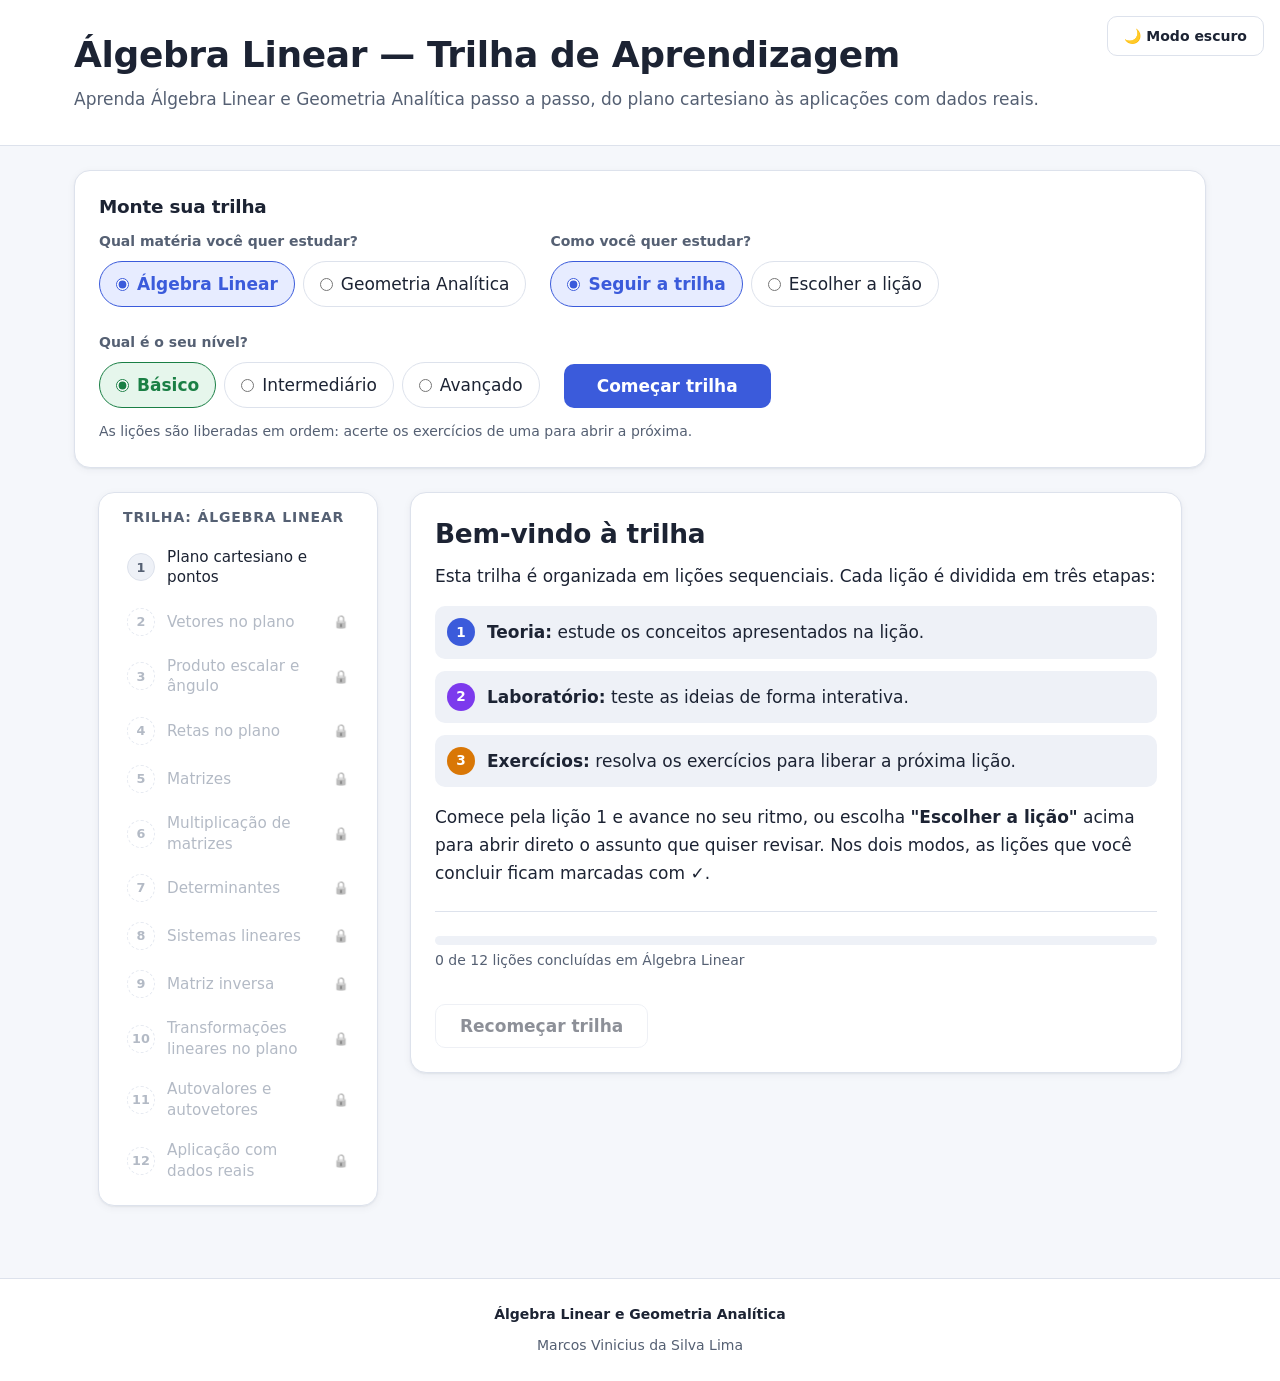
==== commit 8e392d0f: "modificando o readme.md" ====
--- a/codigo/index.html
+++ b/codigo/index.html
@@ -9703,8 +9703,8 @@
               </label>
 
               <label class="lab-campo">
-                <span>Girar o globo: <output id="g12-giro-valor" for="g12-giro">0°</output></span>
-                <input type="range" id="g12-giro" min="-180" max="180" step="5" value="0">
+                <span>Girar o globo: <output id="g12-giro-valor" for="g12-giro">−30°</output></span>
+                <input type="range" id="g12-giro" min="-180" max="180" step="5" value="-30">
               </label>
               <button type="button" id="g12-vista" class="btn-secundario">Voltar para o Brasil</button>
 
@@ -9992,9 +9992,7 @@
   <footer id="rodape" class="rodape">
     <p class="rodape-disciplina">Álgebra Linear e Geometria Analítica</p>
     <ul class="integrantes">
-      <li class="integrante">Integrante 1</li>
-      <li class="integrante">Integrante 2</li>
-      <li class="integrante">Integrante 3</li>
+      <li class="integrante">Marcos Vinicius da Silva Lima</li>
     </ul>
   </footer>
 
--- a/codigo/css/layout.css
+++ b/codigo/css/layout.css
@@ -165,6 +165,8 @@
   display: flex;
   flex-direction: column;
   gap: var(--esp-2);
+  flex: 1 1 18rem;     /* cresce para mostrar o título inteiro da lição */
+  max-width: 28rem;
   min-width: 0;
 }
 
@@ -179,8 +181,7 @@
 }
 
 .escolha-licao select {
-  min-width: min(16rem, 100%);   /* em telas estreitas não passa da largura */
-  max-width: 100%;
+  width: 100%;
 }
 
 /* Frase que explica o modo escolhido */
